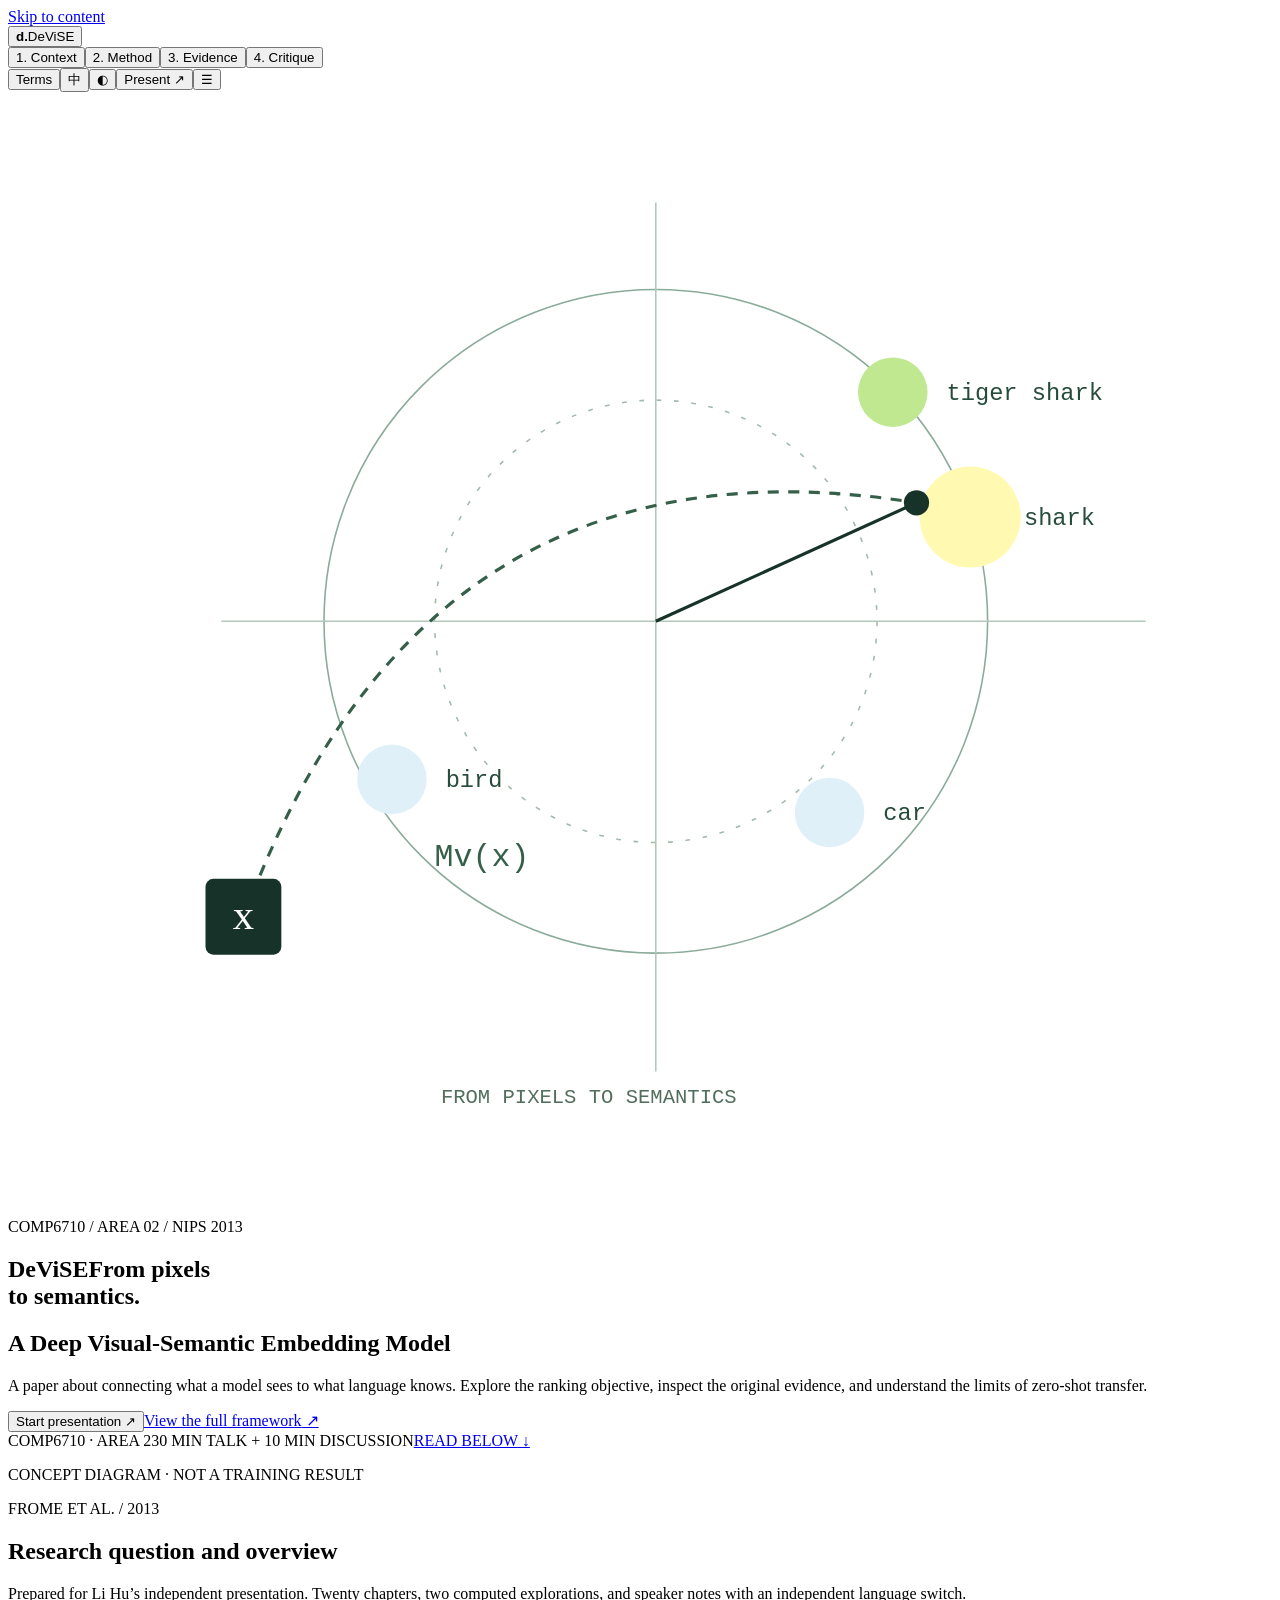
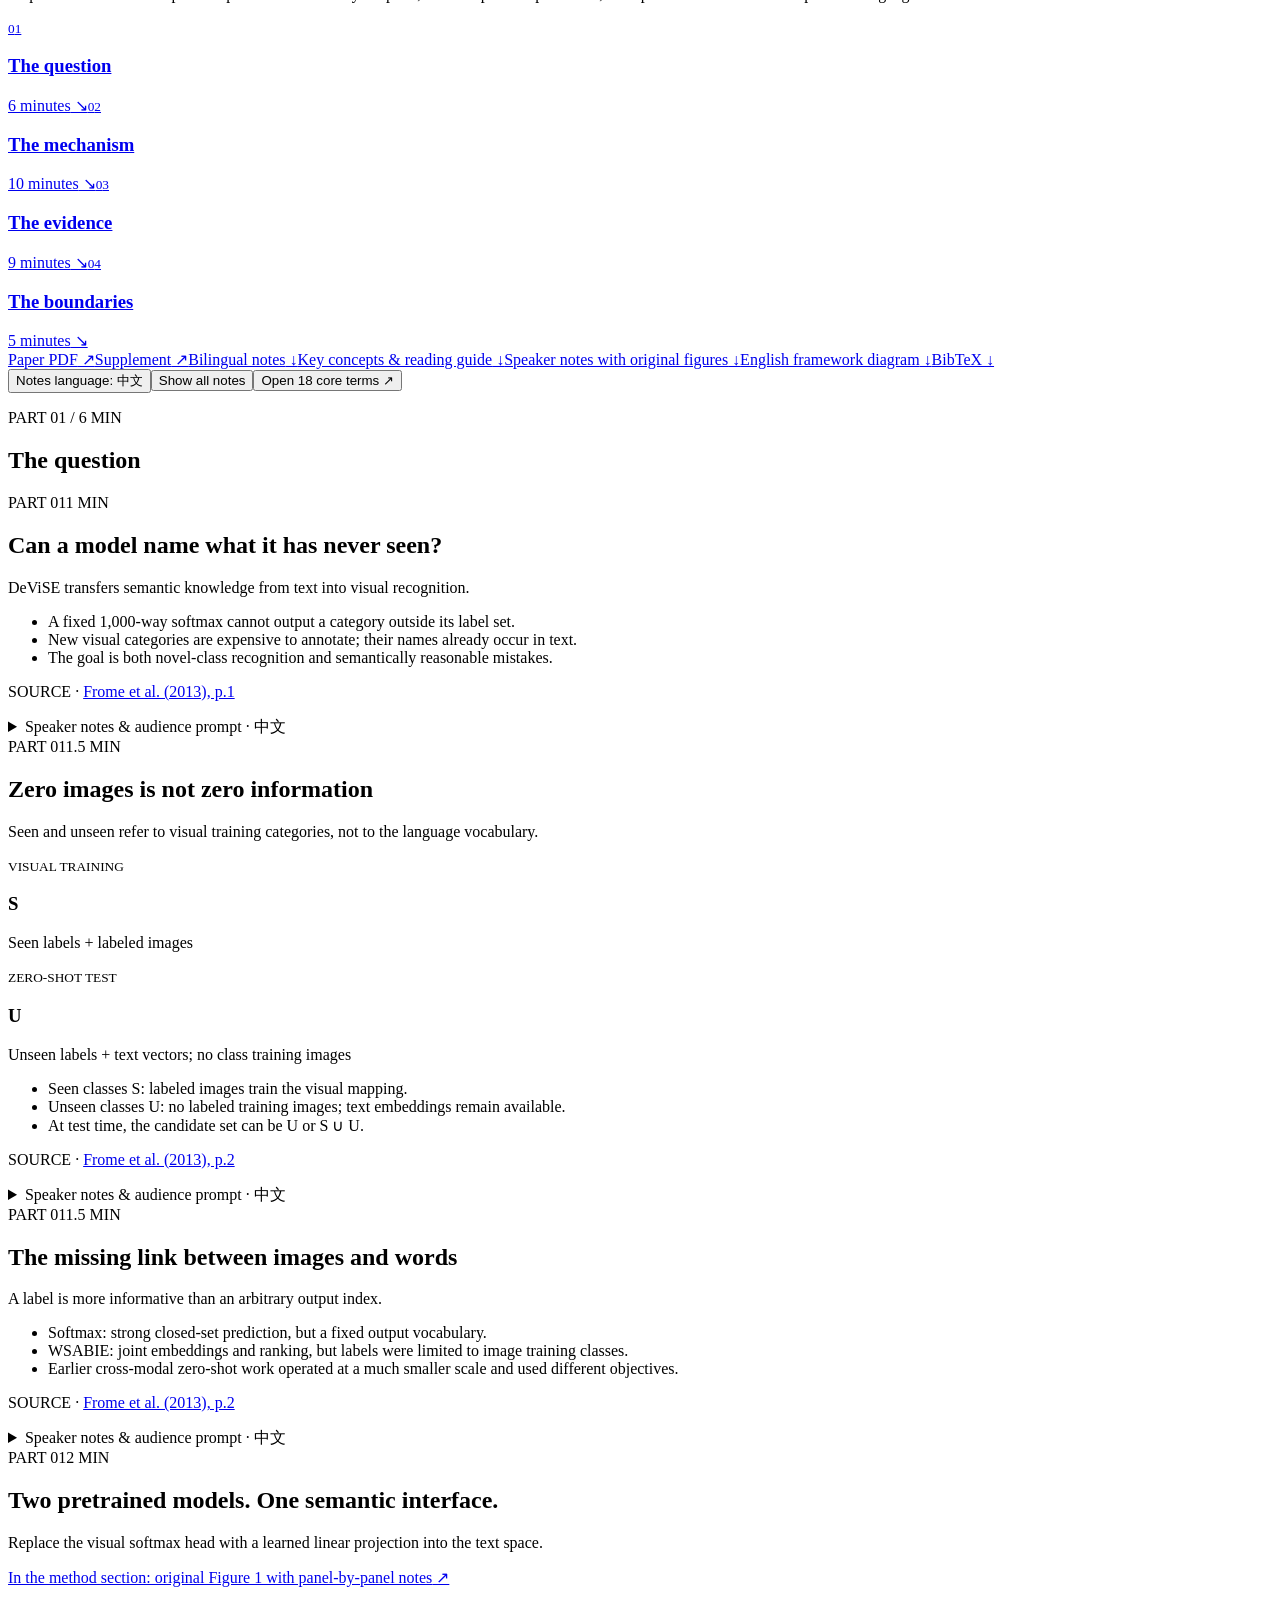
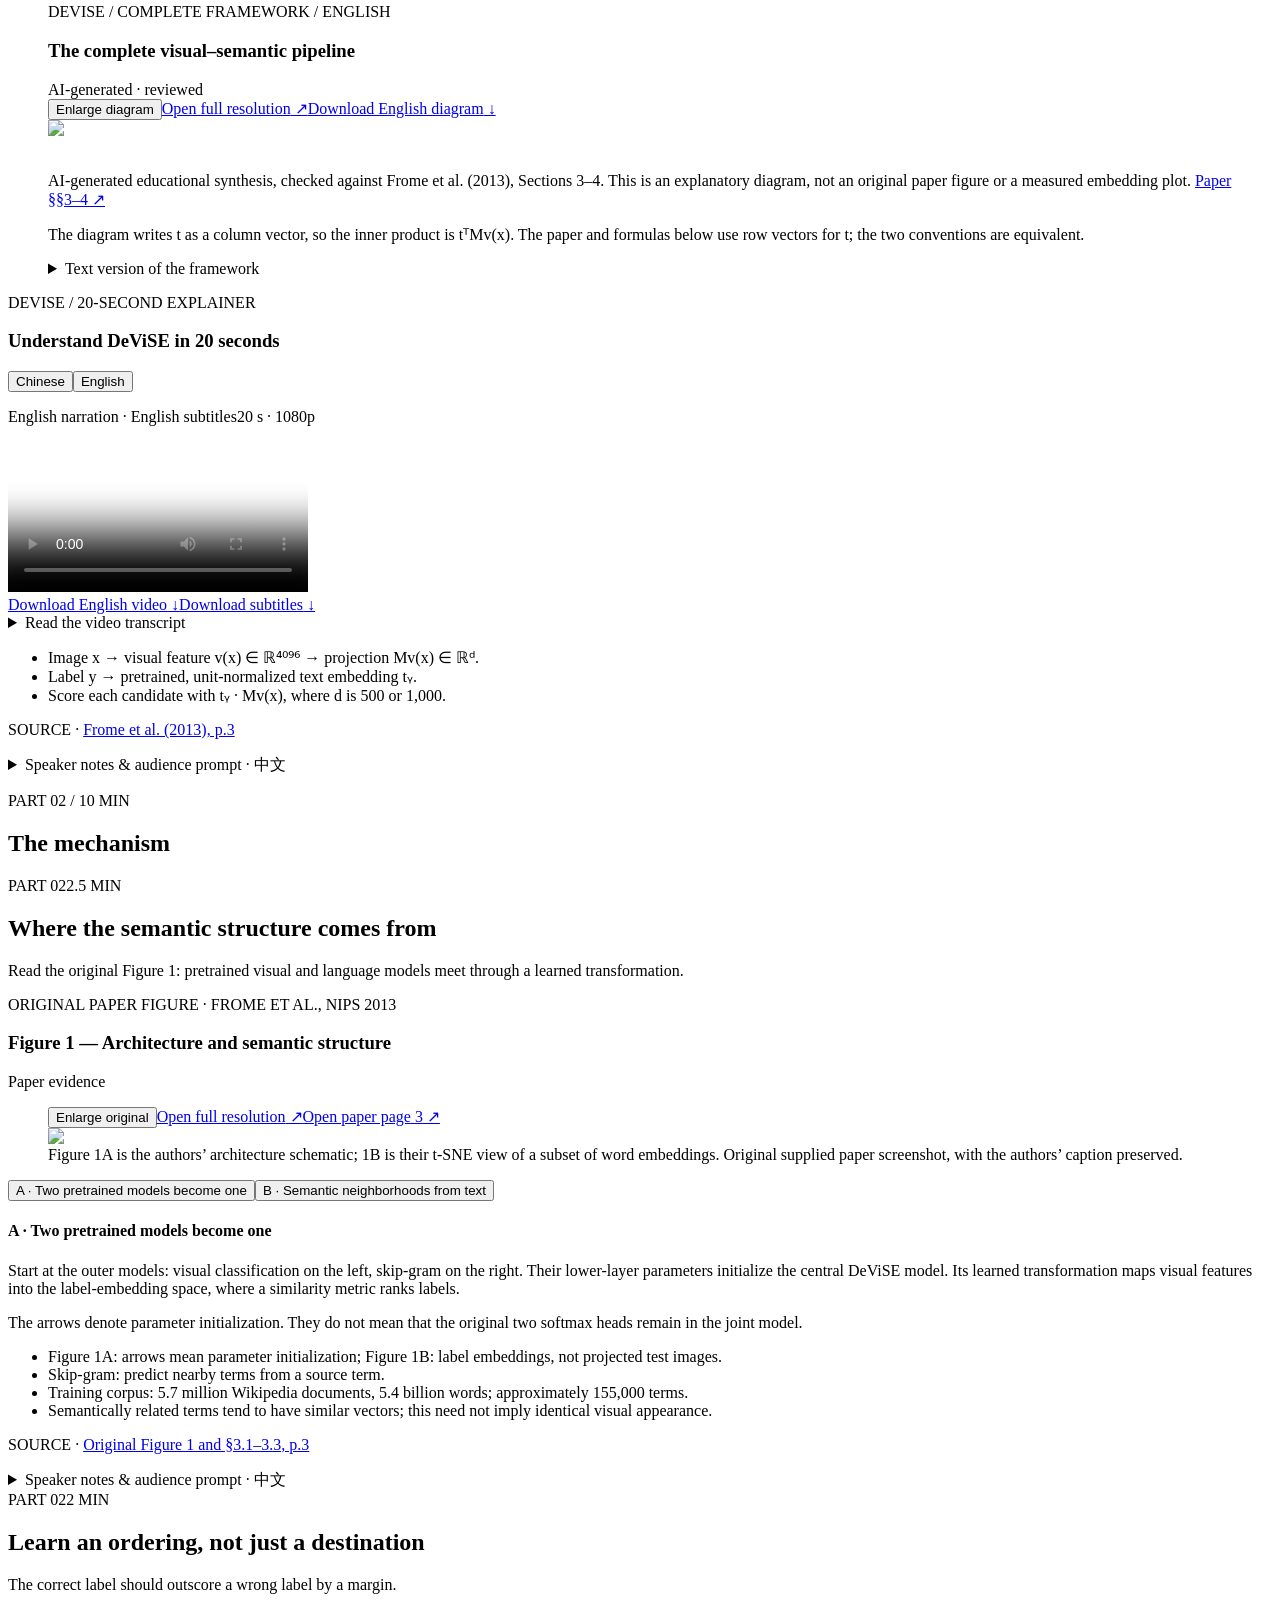
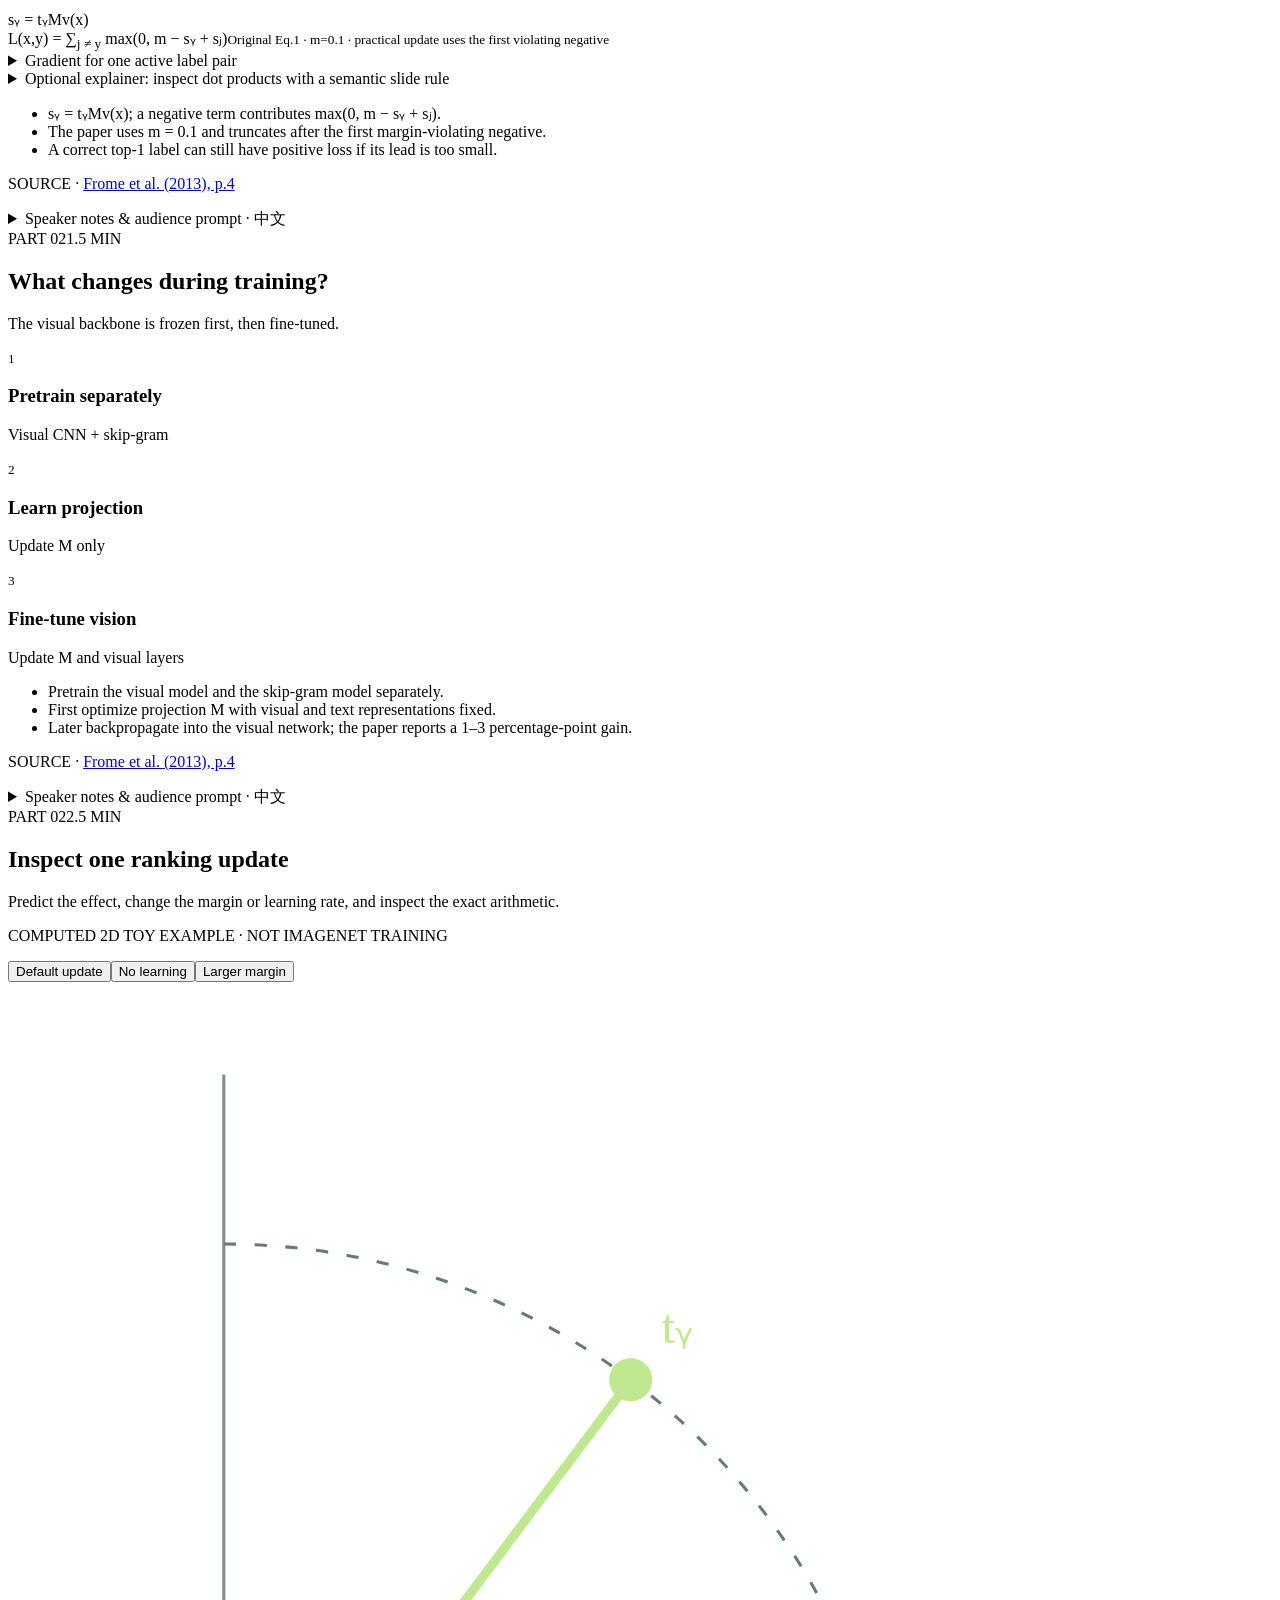
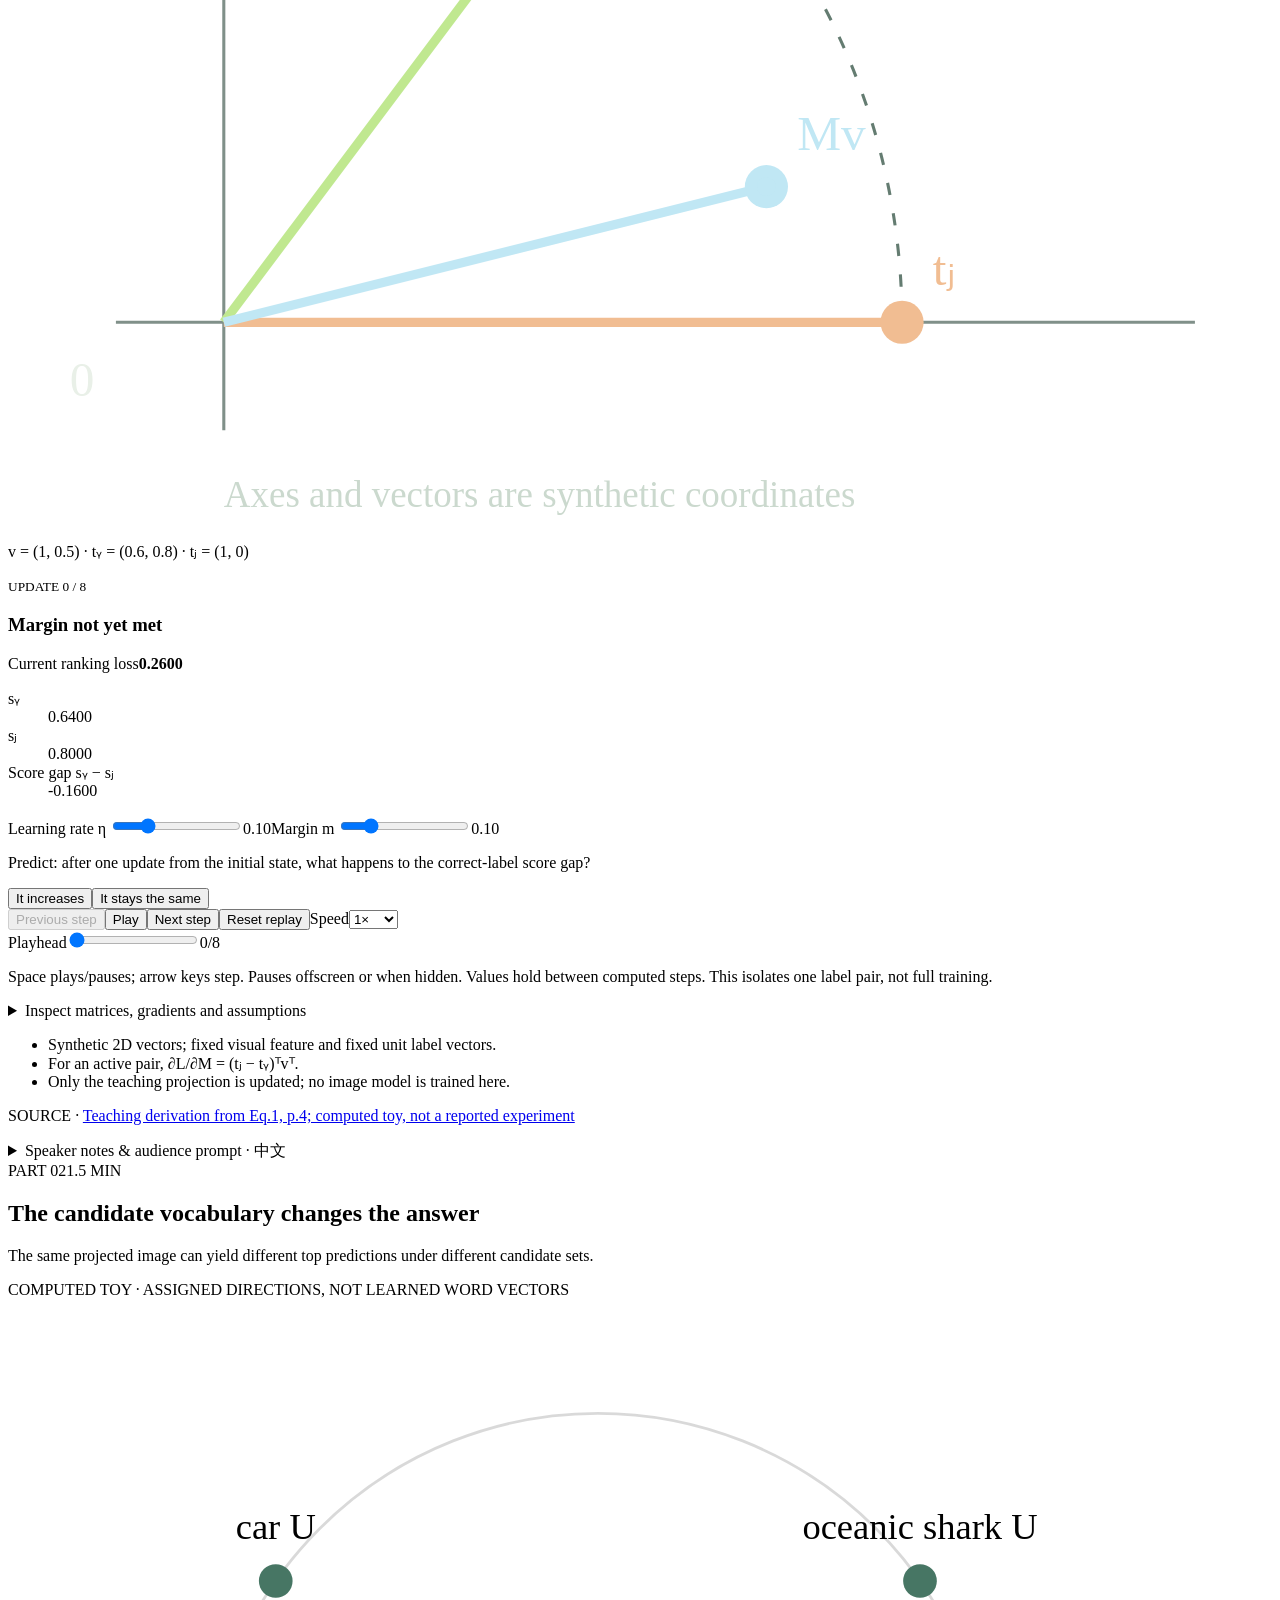
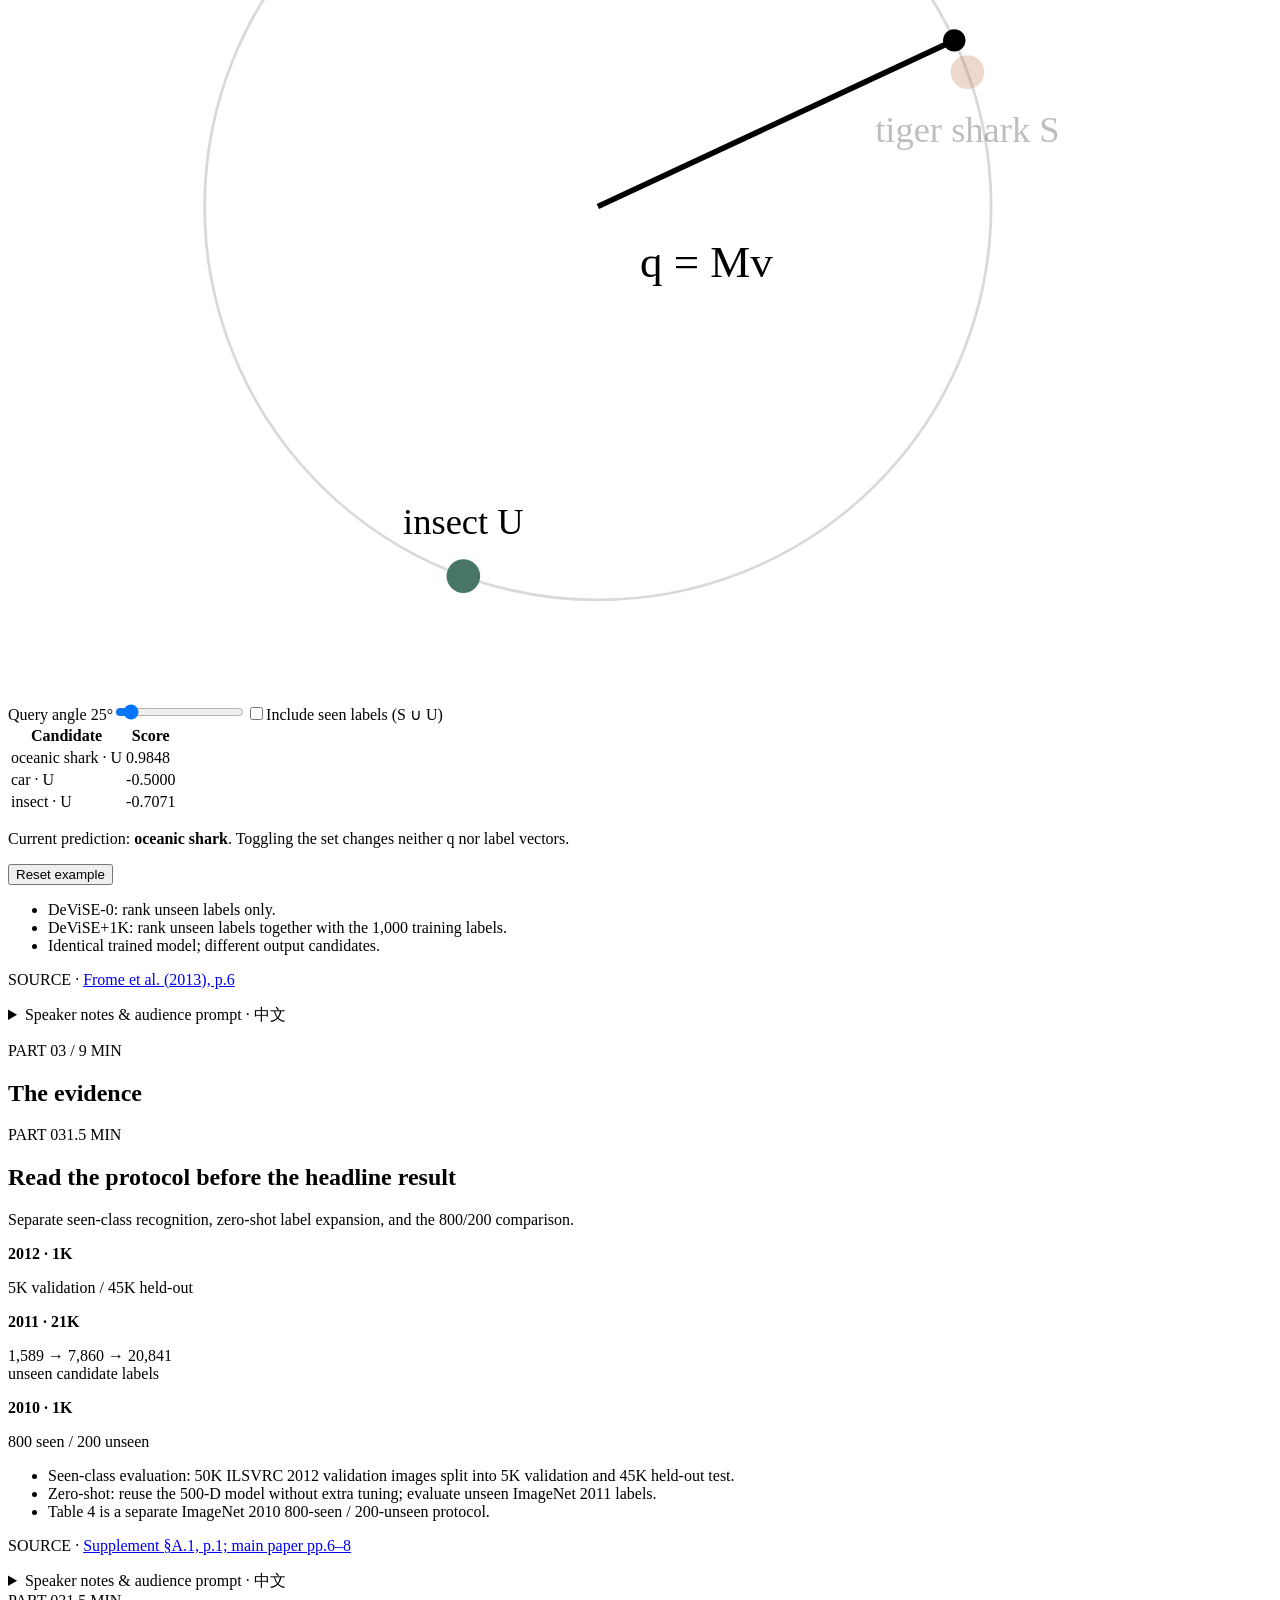
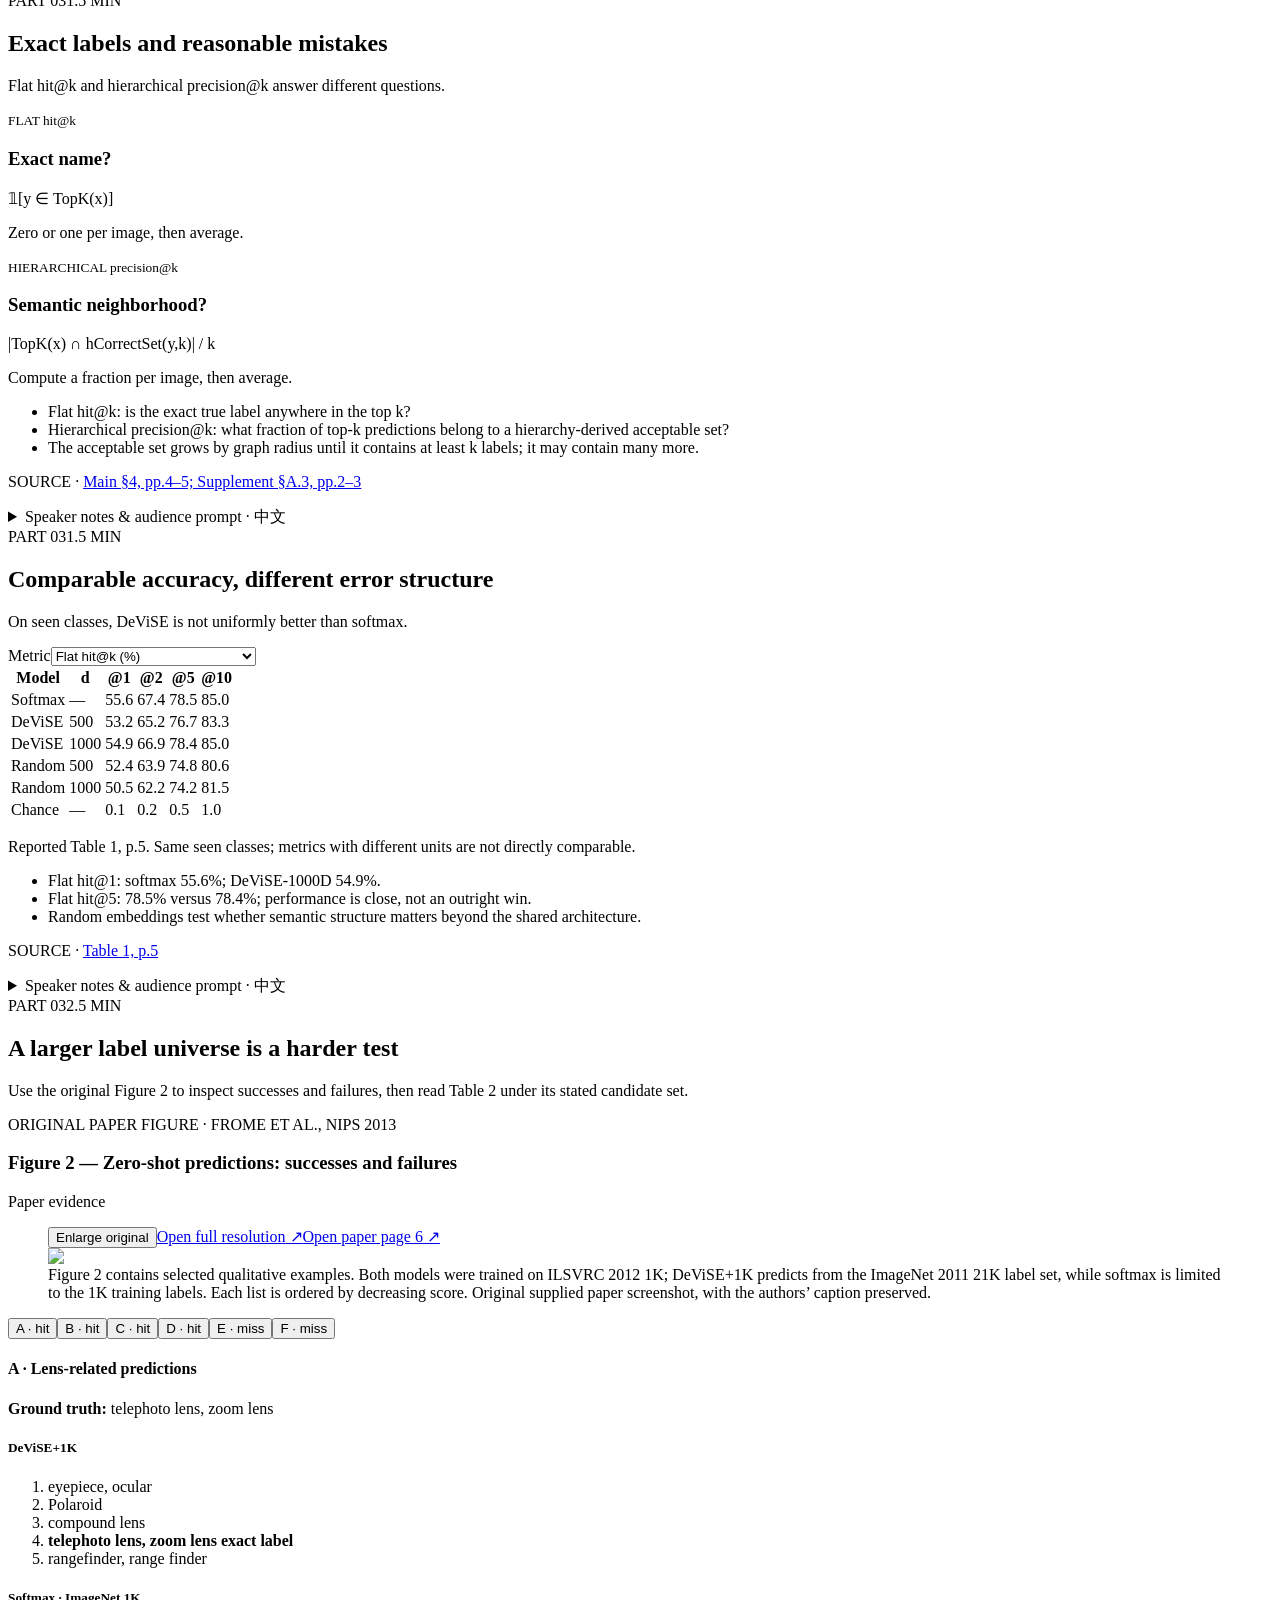
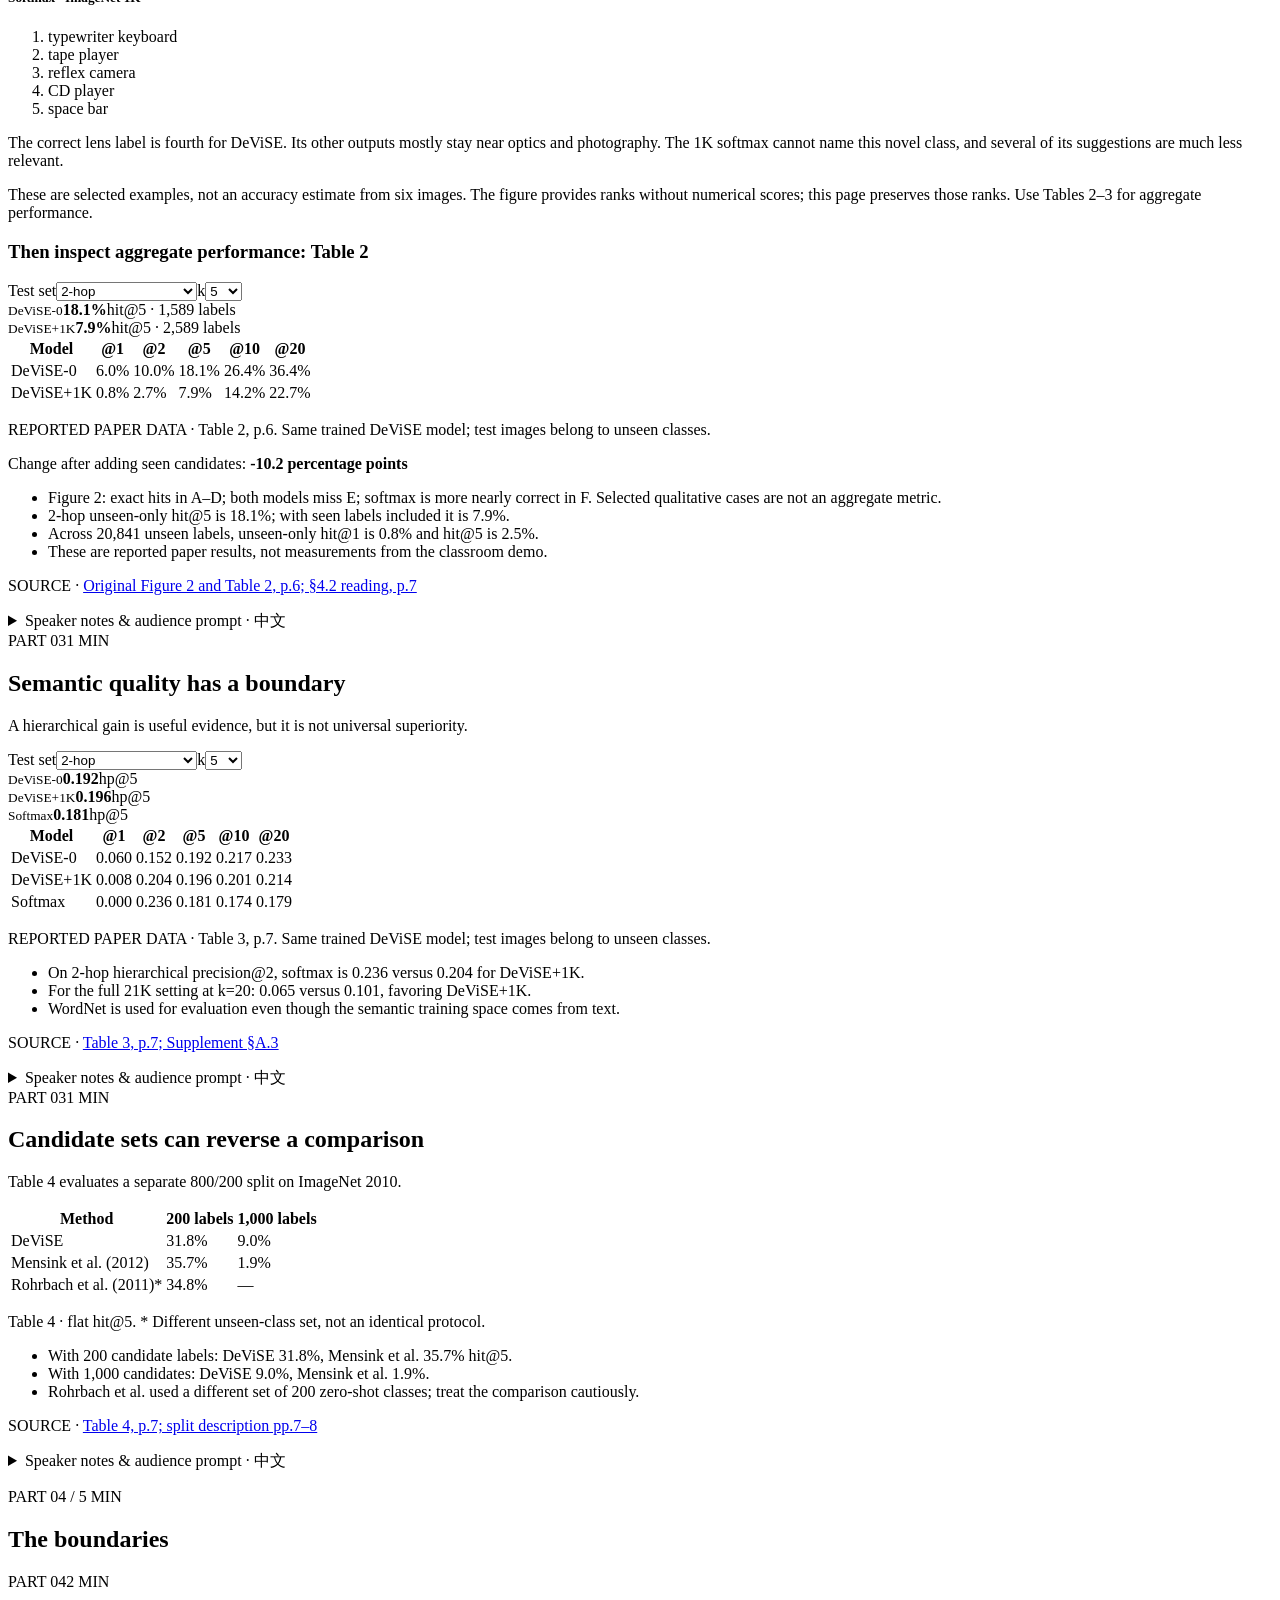
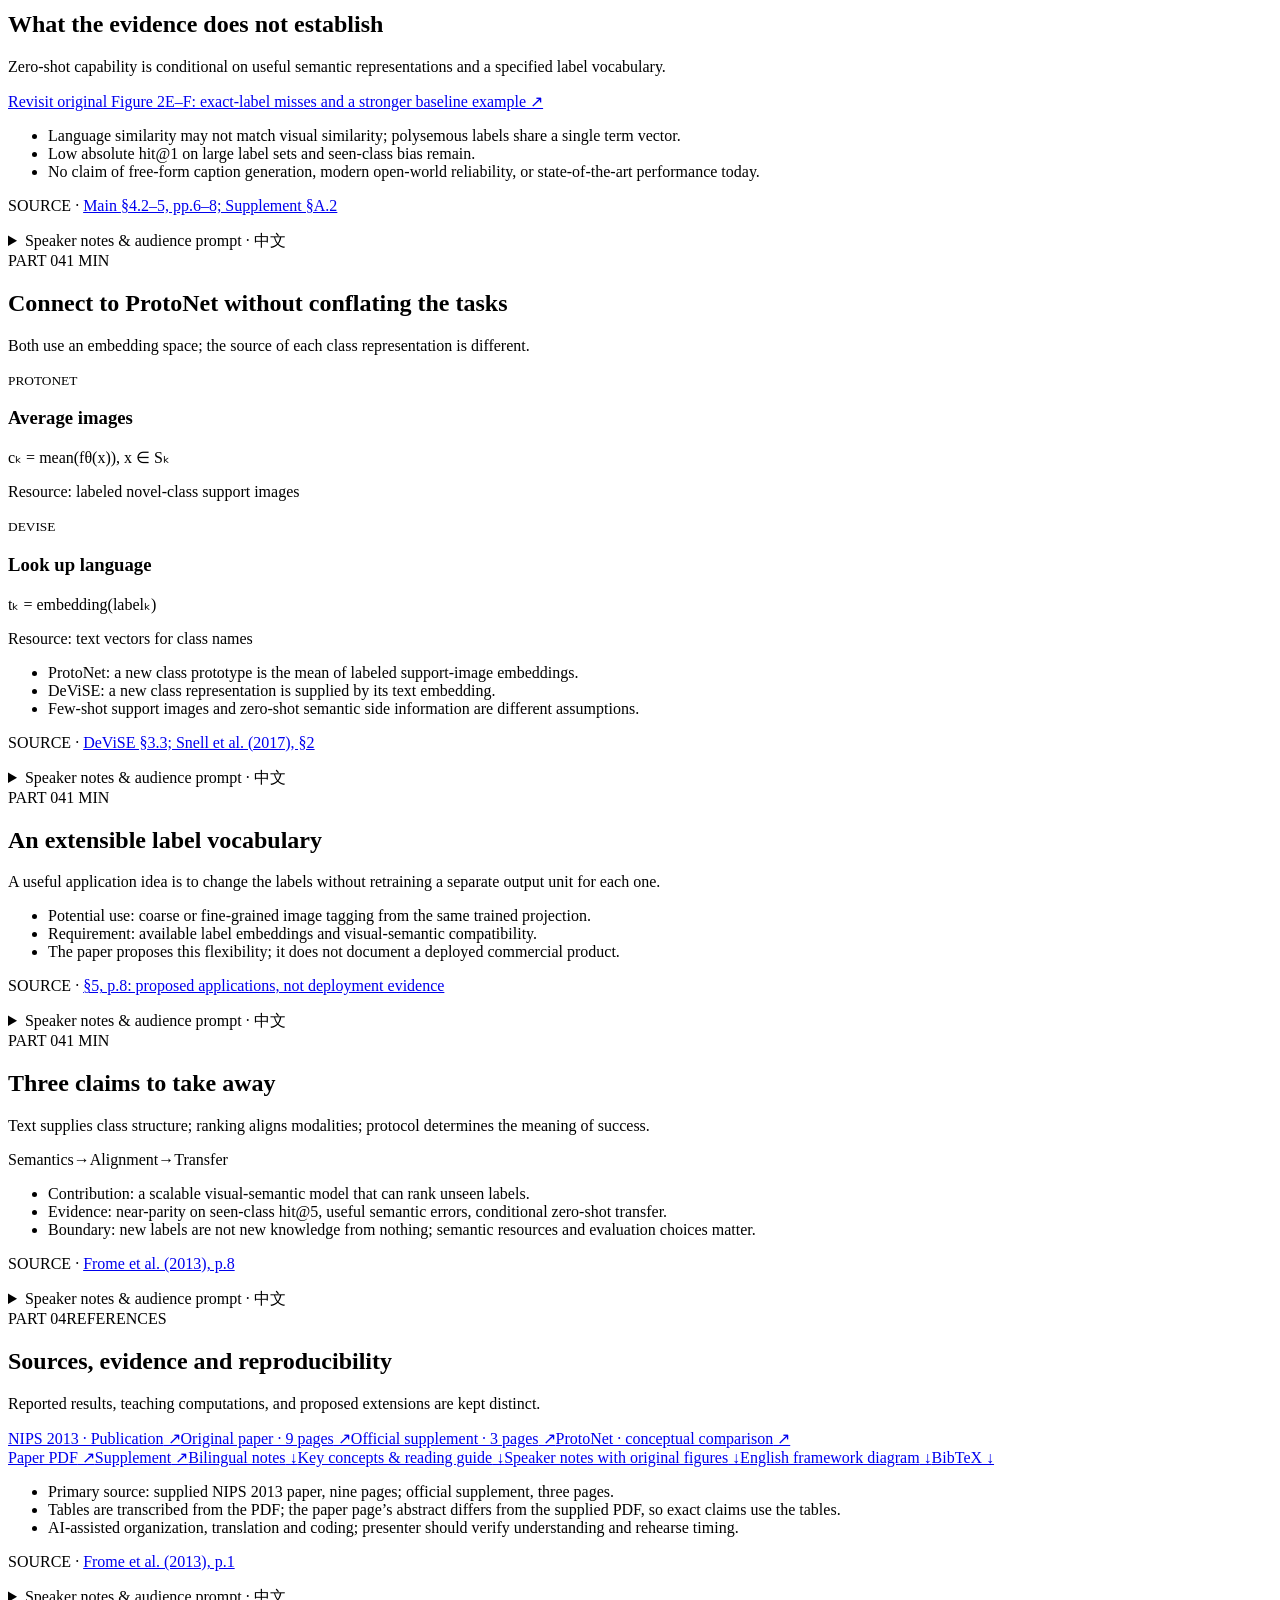
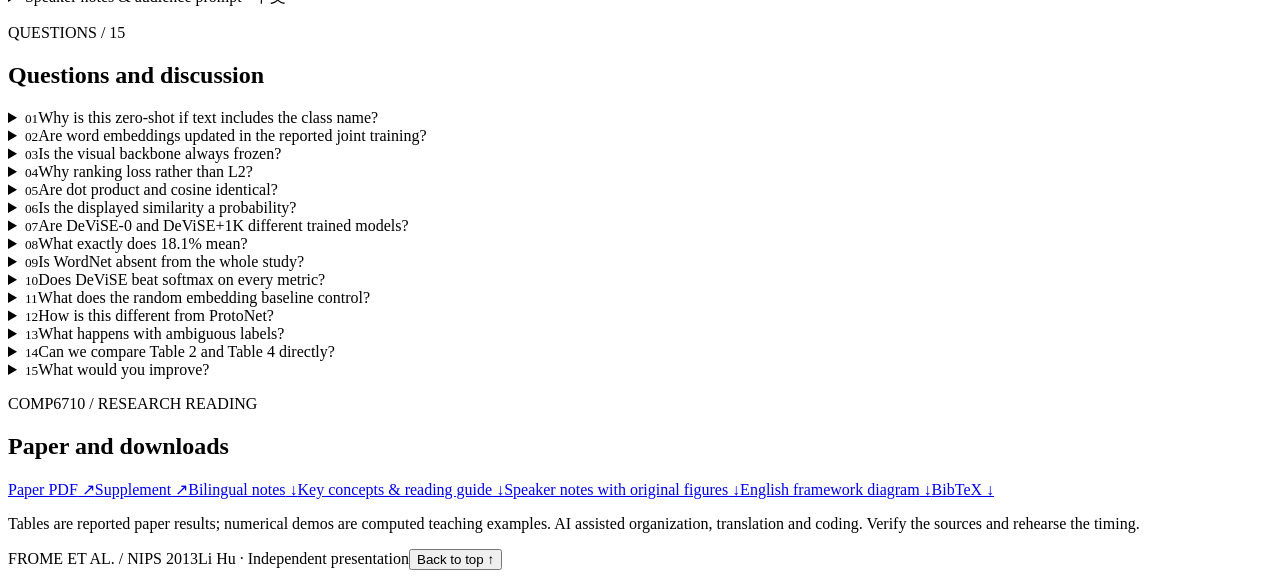
==== index.html @ 616072ac "Add original DeViSE figures, bilingual readings and semantic instrument" ====
<!DOCTYPE html><html lang="en"><head><meta charSet="utf-8"/><meta name="viewport" content="width=device-width, initial-scale=1"/><link rel="stylesheet" href="/devise-presentation/_next/static/css/89e511a7821b432e.css" data-precedence="next"/><link rel="preload" as="script" fetchPriority="low" href="/devise-presentation/_next/static/chunks/webpack-39199d9f638e292b.js"/><script src="/devise-presentation/_next/static/chunks/44338aef-d790153d0c5d8b81.js" async=""></script><script src="/devise-presentation/_next/static/chunks/506-1101757fb45f50ac.js" async=""></script><script src="/devise-presentation/_next/static/chunks/main-app-239586df09fe8f2a.js" async=""></script><script src="/devise-presentation/_next/static/chunks/680-dc846493cf5ba7b2.js" async=""></script><script src="/devise-presentation/_next/static/chunks/app/page-9ec4113100e7b2af.js" async=""></script><link rel="icon" href="/devise-presentation/favicon.svg"/><title>DeViSE | COMP6710 Zero-shot Learning</title><meta name="description" content="DeViSE · Frome et al., NIPS 2013 · Research presentation, original evidence and computed teaching explorations."/><script src="/devise-presentation/_next/static/chunks/polyfills-42372ed130431b0a.js" noModule=""></script></head><body><div hidden=""><!--$--><!--/$--></div><div class="site "><a class="skip" href="#main">Skip to content</a><header class=""><button class="brand"><b>d.</b><span>DeViSE</span></button><nav aria-label="Four-part presentation navigation"><button class="">1<!-- -->. <!-- -->Context</button><button class="">2<!-- -->. <!-- -->Method</button><button class="">3<!-- -->. <!-- -->Evidence</button><button class="">4<!-- -->. <!-- -->Critique</button></nav><div class="header-actions"><button class="terms-button">Terms</button><button class="circle" aria-label="Switch to Chinese">中</button><button class="circle" aria-label="Toggle theme">◐</button><button class="header-present">Present<!-- --> ↗</button><button class="menu-button" aria-label="Open menu" aria-expanded="false">☰</button></div></header><main id="main"><section class="hero"><svg class="hero-diagram" viewBox="0 0 800 700" aria-hidden="true"><circle cx="410" cy="335" r="210" fill="none" stroke="#8aab9a"></circle><circle cx="410" cy="335" r="140" fill="none" stroke="#a3baab" stroke-dasharray="3 8"></circle><path d="M135 335H720M410 70V620" stroke="#b4c7bb"></path><g><circle cx="560" cy="190" r="22" fill="#c0e890"></circle><text x="594" y="195" fill="#274c3c" font-size="15" font-family="monospace">tiger shark</text></g><g><circle cx="609" cy="269" r="32" fill="#fff9b1"></circle><text x="643" y="274" fill="#274c3c" font-size="15" font-family="monospace">shark</text></g><g><circle cx="520" cy="456" r="22" fill="#e0f0f8"></circle><text x="554" y="461" fill="#274c3c" font-size="15" font-family="monospace">car</text></g><g><circle cx="243" cy="435" r="22" fill="#e0f0f8"></circle><text x="277" y="440" fill="#274c3c" font-size="15" font-family="monospace">bird</text></g><path d="M150 520Q265 210 575 260" fill="none" stroke="#355f49" stroke-width="2" stroke-dasharray="7 6"></path><rect x="125" y="498" width="48" height="48" rx="5" fill="#173329"></rect><text x="149" y="530" fill="#fff" text-anchor="middle" font-family="serif" font-size="27">x</text><circle cx="575" cy="260" r="8" fill="#173329"></circle><path d="M410 335L575 260" stroke="#173329" stroke-width="2"></path><text x="270" y="490" fill="#355f49" font-family="monospace" font-size="20">Mv(x)</text><text x="274" y="640" fill="#526e5c" font-family="monospace" font-size="13">FROM PIXELS TO SEMANTICS</text></svg><div class="hero-content"><p class="eyebrow">COMP6710 / AREA 02 / NIPS 2013</p><h1>DeViSE<span>From pixels<br/>to semantics.</span></h1><h2>A Deep Visual-Semantic Embedding Model</h2><p class="hero-summary">A paper about connecting what a model sees to what language knows. Explore the ranking objective, inspect the original evidence, and understand the limits of zero-shot transfer.</p><div class="hero-buttons"><button class="solid">Start presentation<!-- --> ↗</button><a href="#framework-diagram">View the full framework<!-- --> ↗</a></div></div><div class="hero-bottom"><span>COMP6710 · AREA 2</span><span>30 MIN TALK + 10 MIN DISCUSSION</span><a href="#overview">READ BELOW<!-- --> ↓</a></div><p class="image-disclosure">CONCEPT DIAGRAM · NOT A TRAINING RESULT</p></section><section class="track overview" id="overview"><div class="section-heading"><div><p class="eyebrow">FROME ET AL. / 2013</p><h2>Research question and overview</h2></div><p>Prepared for Li Hu’s independent presentation. Twenty chapters, two computed explorations, and speaker notes with an independent language switch.</p></div><div class="part-grid"><a href="#part-1"><small>0<!-- -->1</small><h3>The question</h3><span>6<!-- --> <!-- -->minutes<!-- --> ↘</span></a><a href="#part-2"><small>0<!-- -->2</small><h3>The mechanism</h3><span>10<!-- --> <!-- -->minutes<!-- --> ↘</span></a><a href="#part-3"><small>0<!-- -->3</small><h3>The evidence</h3><span>9<!-- --> <!-- -->minutes<!-- --> ↘</span></a><a href="#part-4"><small>0<!-- -->4</small><h3>The boundaries</h3><span>5<!-- --> <!-- -->minutes<!-- --> ↘</span></a></div><div class="downloads"><a href="/devise-presentation/sources/devise-nips2013.pdf" target="_blank" rel="noreferrer">Paper PDF<!-- --> ↗</a><a href="/devise-presentation/sources/devise-supplement.pdf" target="_blank" rel="noreferrer">Supplement<!-- --> ↗</a><a href="/devise-presentation/sources/speaker-notes.md" download="">Bilingual notes<!-- --> ↓</a><a href="/devise-presentation/sources/critical-reading-guide.md" download="">Key concepts &amp; reading guide<!-- --> ↓</a><a href="/devise-presentation/sources/paper-figure-speaker-pack.zip" download="">Speaker notes with original figures<!-- --> ↓</a><a href="/devise-presentation/media/devise-framework-en.png" download="">English framework diagram<!-- --> ↓</a><a href="/devise-presentation/sources/references.bib" download="">BibTeX ↓</a></div><div class="reading-controls"><button>Notes language<!-- -->: <!-- -->中文</button><button aria-pressed="false">Show all notes</button><button>Open 18 core terms<!-- --> ↗</button></div></section><section id="part-1" class="part-section"><div class="track part-heading"><p class="eyebrow">PART 0<!-- -->1<!-- --> / <!-- -->6<!-- --> MIN</p><h2>The question</h2></div><div class=""><div class="track"><article class="chapter " id="question"><div class="chapter-meta"><span>PART 0<!-- -->1</span><span>1 MIN</span></div><h2>Can a model name what it has never seen?</h2><p class="lead">DeViSE transfers semantic knowledge from text into visual recognition.</p><ul class="points"><li>A fixed 1,000-way softmax cannot output a category outside its label set.</li><li>New visual categories are expensive to annotate; their names already occur in text.</li><li>The goal is both novel-class recognition and semantically reasonable mistakes.</li></ul><p class="source">SOURCE<!-- --> · <a href="/devise-presentation/sources/devise-nips2013.pdf#page=1" target="_blank" rel="noreferrer">Frome et al. (2013), p.1</a></p><details class="speaker-notes"><summary>Speaker notes &amp; audience prompt<!-- --> · <!-- -->中文</summary><p lang="zh-CN">先区分“新图片”和“新类别”。普通分类器能识别另一张狗的照片，因为训练类别中有狗；但它的输出层没有的新标签，无法直接输出。DeViSE 想知道，能否让文本知识为新类别提供表示。这是 Area 2 的迁移与零样本学习问题。模型并不是凭空获得知识：它看过相关类别的图片，也通过文本接触过新类别名称。整场展示都要保留这个区分。</p><blockquote lang="zh-CN">如果输出层没有“鲨鱼”，固定 softmax 能预测它吗？</blockquote></details></article></div></div><div class=""><div class="track"><article class="chapter " id="setting"><div class="chapter-meta"><span>PART 0<!-- -->1</span><span>1.5 MIN</span></div><h2>Zero images is not zero information</h2><p class="lead">Seen and unseen refer to visual training categories, not to the language vocabulary.</p><div class="two-cards"><div><small>VISUAL TRAINING</small><h3>S</h3><p>Seen labels + labeled images</p></div><div><small>ZERO-SHOT TEST</small><h3>U</h3><p>Unseen labels + text vectors; no class training images</p></div></div><ul class="points"><li>Seen classes S: labeled images train the visual mapping.</li><li>Unseen classes U: no labeled training images; text embeddings remain available.</li><li>At test time, the candidate set can be U or S ∪ U.</li></ul><p class="source">SOURCE<!-- --> · <a href="/devise-presentation/sources/devise-nips2013.pdf#page=2" target="_blank" rel="noreferrer">Frome et al. (2013), p.2</a></p><details class="speaker-notes"><summary>Speaker notes &amp; audience prompt<!-- --> · <!-- -->中文</summary><p lang="zh-CN">假设训练类别中有虎鲨、牛鲨，但测试类别的图片没有用于训练。语言模型仍可能有该类别的词向量，视觉网络则把图片投影到同一个语义坐标系。这与 ProtoNet 不同：ProtoNet 通常拿到每个新类的少量标注支持图像，求出均值原型；DeViSE 使用文本提供的类别表示。还要区分测试图片集合和候选标签集合：允许预测已见标签，不等于把已见类图片混入零样本测试集。</p><blockquote lang="zh-CN">未见类别仍然有哪些可用信息？</blockquote></details></article></div></div><div class=""><div class="track"><article class="chapter " id="gap"><div class="chapter-meta"><span>PART 0<!-- -->1</span><span>1.5 MIN</span></div><h2>The missing link between images and words</h2><p class="lead">A label is more informative than an arbitrary output index.</p><ul class="points"><li>Softmax: strong closed-set prediction, but a fixed output vocabulary.</li><li>WSABIE: joint embeddings and ranking, but labels were limited to image training classes.</li><li>Earlier cross-modal zero-shot work operated at a much smaller scale and used different objectives.</li></ul><p class="source">SOURCE<!-- --> · <a href="/devise-presentation/sources/devise-nips2013.pdf#page=2" target="_blank" rel="noreferrer">Frome et al. (2013), p.2</a></p><details class="speaker-notes"><summary>Speaker notes &amp; audience prompt<!-- --> · <!-- -->中文</summary><p lang="zh-CN">这篇论文并不是分别发明了词向量、卷积网络或零样本学习。其贡献是结合预训练视觉特征、从无标注文本学习的语义空间以及排序目标，并扩大到 ImageNet 规模。论文讨论的 Socher 系统涉及 8 个已见类和 2 个未见类；DeViSE 考察 1,000 个已见类以及约两万个未见标签。这是作者对研究缺口的定位，不能据此把提升完全归因于规模，因为网络、文本表示和损失函数也变了。</p><blockquote lang="zh-CN">语义标签解决了哪一个“只扩大 softmax”难以解决的问题？</blockquote></details></article></div></div><div class=""><div class="track"><article class="chapter " id="architecture"><div class="chapter-meta"><span>PART 0<!-- -->1</span><span>2 MIN</span></div><h2>Two pretrained models. One semantic interface.</h2><p class="lead">Replace the visual softmax head with a learned linear projection into the text space.</p><p class="original-reference"><a href="/devise-presentation/media/originals/devise-figure-1.png" target="_blank" rel="noreferrer">In the method section: original Figure 1 with panel-by-panel notes<!-- --> ↗</a></p><figure class="framework-figure" id="framework-diagram"><div class="framework-heading"><div><p class="eyebrow">DEVISE / COMPLETE FRAMEWORK / ENGLISH</p><h3>The complete visual–semantic pipeline</h3></div><span class="framework-badge">AI-generated · reviewed</span></div><div class="framework-actions"><button type="button" aria-pressed="false" aria-controls="framework-image-region">Enlarge diagram</button><a href="/devise-presentation/media/devise-framework-en.png" target="_blank" rel="noreferrer">Open full resolution<!-- --> ↗</a><a href="/devise-presentation/media/devise-framework-en.png" download="">Download English diagram<!-- --> ↓</a></div><div id="framework-image-region" class="framework-image-region " role="region" aria-label="English DeViSE framework diagram; scroll horizontally when enlarged"><img alt="English DeViSE framework: separate skip-gram and visual CNN pretraining, visual projection into fixed label embeddings with hinge ranking loss, and candidate-label ranking for zero-shot inference." loading="lazy" width="1672" height="941" decoding="async" data-nimg="1" class="framework-image" style="color:transparent" src="/devise-presentation/media/devise-framework-en.webp"/></div><figcaption><p>AI-generated educational synthesis, checked against Frome et al. (2013), Sections 3–4. This is an explanatory diagram, not an original paper figure or a measured embedding plot.<!-- --> <a href="/devise-presentation/sources/devise-nips2013.pdf#page=3" target="_blank" rel="noreferrer">Paper §§3–4<!-- --> ↗</a></p><p>The diagram writes t as a column vector, so the inner product is tᵀMv(x). The paper and formulas below use row vectors for t; the two conventions are equivalent.</p></figcaption><details class="framework-transcript"><summary>Text version of the framework</summary><ol><li>Pretrain separately: learn unit-norm label embeddings with skip-gram on unlabeled text; train a visual CNN on labeled ImageNet images, then remove its softmax output.</li><li>Align: project 4,096-dimensional visual features through M into the 500- or 1,000-dimensional semantic space. The hinge-ranking objective pushes the correct-label score above a competing-label score by a margin of 0.1.</li><li>Train: first update M only, then fine-tune the visual CNN as well. Text embeddings remain fixed. In practice, the paper samples false labels until the first margin violation and uses Adagrad learning rates.</li><li>Infer: embed a new image and rank candidate labels by dot product. Unseen classes need text embeddings, but no labeled visual training examples. The candidate set may be unseen-only or include seen classes too.</li><li>Evaluate: use flat hit@k and hierarchical precision@k; always specify the candidate set when interpreting zero-shot results.</li></ol><p>Labels inside the diagram remain English; this text follows the page language.</p></details></figure><section class="framework-video" id="framework-video" lang="en" aria-labelledby="framework-video-heading"><div class="framework-video-heading"><div><p class="eyebrow">DEVISE / 20-SECOND EXPLAINER</p><h3 id="framework-video-heading">Understand DeViSE in 20 seconds</h3></div><div class="framework-video-languages" role="group" aria-label="Video language"><button type="button" lang="en" aria-pressed="false" aria-controls="framework-video-player">Chinese</button><button type="button" lang="en" aria-pressed="true" aria-controls="framework-video-player">English</button></div></div><p class="framework-video-description">English narration · English subtitles<span>20 s · 1080p</span></p><video id="framework-video-player" controls="" playsInline="" preload="metadata" poster="/devise-presentation/media/devise-20s-en.jpg" aria-label="DeViSE — English" aria-describedby="framework-video-transcript" lang="en"><source src="/devise-presentation/media/devise-20s-en.mp4" type="video/mp4"/><track kind="captions" src="/devise-presentation/media/devise-20s-en.vtt" srcLang="en" label="English"/><a href="/devise-presentation/media/devise-20s-en.mp4">Download the video to watch</a></video><div class="framework-video-links"><a href="/devise-presentation/media/devise-20s-en.mp4" download="">Download English video<!-- --> ↓</a><a href="/devise-presentation/media/devise-20s-en.srt" download="">Download subtitles<!-- --> ↓</a></div><details class="framework-video-transcript"><summary>Read the video transcript</summary><p id="framework-video-transcript" lang="en">Can a model recognize classes it&#x27;s never trained on? DeViSE learns word embeddings and visual features. Then it maps images into a shared space, so the correct labels score higher. It can even predict unseen classes, if their word embeddings are available.</p></details></section><ul class="points"><li>Image x → visual feature v(x) ∈ ℝ⁴⁰⁹⁶ → projection Mv(x) ∈ ℝᵈ.</li><li>Label y → pretrained, unit-normalized text embedding tᵧ.</li><li>Score each candidate with tᵧ · Mv(x), where d is 500 or 1,000.</li></ul><p class="source">SOURCE<!-- --> · <a href="/devise-presentation/sources/devise-nips2013.pdf#page=3" target="_blank" rel="noreferrer">Frome et al. (2013), p.3</a></p><details class="speaker-notes"><summary>Speaker notes &amp; audience prompt<!-- --> · <!-- -->中文</summary><p lang="zh-CN">先用原文 Figure 1 解释信息流，再讲损失。左边是视觉识别预训练网络，右边从文本学习词向量，中间去掉视觉 softmax，学习从视觉特征到语言空间的变换。这个投影是跨模态的桥梁，并不执行 ProtoNet 的支持样本均值运算。词向量给出语义空间中的目标位置，训练图片教会投影如何靠近合适的目标。t-SNE 图只展示语义邻域，不是分类器真正使用的低维坐标。</p><blockquote lang="zh-CN">哪个组件连接视觉表示和语言表示？</blockquote></details></article></div></div></section><section id="part-2" class="part-section"><div class="track part-heading"><p class="eyebrow">PART 0<!-- -->2<!-- --> / <!-- -->10<!-- --> MIN</p><h2>The mechanism</h2></div><div class=""><div class="track"><article class="chapter " id="representation"><div class="chapter-meta"><span>PART 0<!-- -->2</span><span>2.5 MIN</span></div><h2>Where the semantic structure comes from</h2><p class="lead">Read the original Figure 1: pretrained visual and language models meet through a learned transformation.</p><section class="original-evidence" id="paper-figure-1" aria-labelledby="paper-figure-1-title"><div class="original-heading"><div><p class="eyebrow">ORIGINAL PAPER FIGURE · FROME ET AL., NIPS 2013</p><h3 id="paper-figure-1-title">Figure <!-- -->1<!-- --> — <!-- -->Architecture and semantic structure</h3></div><span class="original-badge">Paper evidence</span></div><figure class="original-figure"><div class="original-actions"><button type="button" aria-pressed="false" aria-controls="paper-figure-1-image">Enlarge original</button><a href="/devise-presentation/media/originals/devise-figure-1.png" target="_blank" rel="noreferrer">Open full resolution<!-- --> ↗</a><a href="/devise-presentation/sources/devise-nips2013.pdf#page=3" target="_blank" rel="noreferrer">Open paper page<!-- --> <!-- -->3<!-- --> ↗</a></div><div id="paper-figure-1-image" class="original-image-region " role="region" aria-label="Original paper image; scroll horizontally when enlarged"><img alt="Original Figure 1: A shows visual/DeViSE/skip-gram architectures and parameter initialization; B shows t-SNE of label embeddings." loading="lazy" width="2692" height="1092" decoding="async" data-nimg="1" style="color:transparent" src="/devise-presentation/media/originals/devise-figure-1.png"/></div><figcaption>Figure 1A is the authors’ architecture schematic; 1B is their t-SNE view of a subset of word embeddings.<!-- --> <!-- -->Original supplied paper screenshot, with the authors’ caption preserved.</figcaption></figure><div class="original-selector" role="group" aria-label="Choose a figure reading"><button aria-pressed="true">A · Two pretrained models become one</button><button aria-pressed="false">B · Semantic neighborhoods from text</button></div><div class="original-reading"><h4>A · Two pretrained models become one</h4><p>Start at the outer models: visual classification on the left, skip-gram on the right. Their lower-layer parameters initialize the central DeViSE model. Its learned transformation maps visual features into the label-embedding space, where a similarity metric ranks labels.</p><p class="original-caution">The arrows denote parameter initialization. They do not mean that the original two softmax heads remain in the joint model.</p></div></section><ul class="points"><li>Figure 1A: arrows mean parameter initialization; Figure 1B: label embeddings, not projected test images.</li><li>Skip-gram: predict nearby terms from a source term.</li><li>Training corpus: 5.7 million Wikipedia documents, 5.4 billion words; approximately 155,000 terms.</li><li>Semantically related terms tend to have similar vectors; this need not imply identical visual appearance.</li></ul><p class="source">SOURCE<!-- --> · <a href="/devise-presentation/sources/devise-nips2013.pdf#page=3" target="_blank" rel="noreferrer">Original Figure 1 and §3.1–3.3, p.3</a></p><details class="speaker-notes"><summary>Speaker notes &amp; audience prompt<!-- --> · <!-- -->中文</summary><p lang="zh-CN">我们先看作者的原始 Figure 1，而不是从我们自己的总结图开始。A 面板先看左右两端：左侧视觉网络已用 softmax 进行图像分类预训练；右侧 Skip-gram 通过预测邻近词学习词向量。指向中间的箭头写的是参数初始化，表示 DeViSE 从两侧继承预训练表示。联合模型移除视觉 softmax，学习通向语言空间的变换，再通过相似度比较图像投影与标签向量。视觉特征为 4,096 维，论文的标签嵌入为 500 或 1,000 维。

再看 B 面板。这是作者对文本学习到的部分 ImageNet 1K 标签嵌入作出的 t-SNE 图，颜色区分狗、鸟、乐器等语义组。关键观察是：语言在跨模态对齐之前已提供结构。这不是测试图像预测图，二维图中的距离也不是分类分数；实际排序发生在更高维的嵌入空间。

联合训练时，词向量单位归一化并保持固定。先学习投影，再微调视觉骨干。要区分各自角色：语言提供标签表示，有标注训练图像教会映射。这就为下一页的排序损失作了铺垫。</p><blockquote lang="zh-CN">哪个面板展示模型架构，哪个展示语义邻域？二维距离是预测分数吗？</blockquote></details></article></div></div><div class=""><div class="track"><article class="chapter " id="ranking"><div class="chapter-meta"><span>PART 0<!-- -->2</span><span>2 MIN</span></div><h2>Learn an ordering, not just a destination</h2><p class="lead">The correct label should outscore a wrong label by a margin.</p><div class="formula large">sᵧ = tᵧMv(x)<br/>L(x,y) = ∑<sub>j ≠ y</sub> max(0, m − sᵧ + sⱼ)<small>Original Eq.1 · m=0.1 · practical update uses the first violating negative</small></div><details><summary>Gradient for one active label pair</summary><p>When active:<!-- --> L = m + (tⱼ − tᵧ)Mv<br/>∂L/∂M = (tⱼ − tᵧ)ᵀvᵀ<br/>M′ = M − η(tⱼ − tᵧ)ᵀvᵀ</p><p>Dimensions: t is 1×d, v is D×1, M is d×D. An inactive term has zero gradient.</p></details><details class="semantic-supplement"><summary>Optional explainer: inspect dot products with a semantic slide rule</summary><p>Supplementary teaching instrument · scores computed from assigned 2D vectors. Original paper figures and experimental examples appear in the method and evidence sections.</p><iframe loading="lazy" src="/devise-presentation/media/semantic-instrument.html?lang=en&amp;theme=light" title="Semantic slide-rule comparator: computed dot-product teaching example" style="height:910px"></iframe><a href="/devise-presentation/media/semantic-instrument.html?lang=en&amp;theme=light" target="_blank" rel="noreferrer">Open the interactive instrument<!-- --> ↗</a></details><ul class="points"><li>sᵧ = tᵧMv(x); a negative term contributes max(0, m − sᵧ + sⱼ).</li><li>The paper uses m = 0.1 and truncates after the first margin-violating negative.</li><li>A correct top-1 label can still have positive loss if its lead is too small.</li></ul><p class="source">SOURCE<!-- --> · <a href="/devise-presentation/sources/devise-nips2013.pdf#page=4" target="_blank" rel="noreferrer">Frome et al. (2013), p.4</a></p><details class="speaker-notes"><summary>Speaker notes &amp; audience prompt<!-- --> · <!-- -->中文</summary><p lang="zh-CN">逐项解释：要求的间隔，减去正确标签分数，加上竞争标签分数。若正确标签已经领先至少一个间隔，这项损失为零；否则产生学习信号。公式写成求和，但实际算法随机检查负标签，在第一个违反间隔的标签处截断，因此不能说每次都遍历所有类别更新。作者称 L2 目标的准确率约为排序模型的一半，但正文没有完整对照表，应将它标为作者报告的观察，而不是普遍定理。

可选补充：语义滑尺装置用三个指定的单位标签向量说明点积。改变查询方向，观察分数游标和读数。这里的分数是可复算教学值；原始 Figure 2 并未列出数值分数。</p><blockquote lang="zh-CN">m=0.1、sᵧ=0.60、sⱼ=0.55 时，损失是多少？</blockquote></details></article></div></div><div class=""><div class="track"><article class="chapter " id="training"><div class="chapter-meta"><span>PART 0<!-- -->2</span><span>1.5 MIN</span></div><h2>What changes during training?</h2><p class="lead">The visual backbone is frozen first, then fine-tuned.</p><div class="training-steps"><div><small>1</small><h3>Pretrain separately</h3><p>Visual CNN + skip-gram</p></div><div><small>2</small><h3>Learn projection</h3><p>Update M only</p></div><div><small>3</small><h3>Fine-tune vision</h3><p>Update M and visual layers</p></div></div><ul class="points"><li>Pretrain the visual model and the skip-gram model separately.</li><li>First optimize projection M with visual and text representations fixed.</li><li>Later backpropagate into the visual network; the paper reports a 1–3 percentage-point gain.</li></ul><p class="source">SOURCE<!-- --> · <a href="/devise-presentation/sources/devise-nips2013.pdf#page=4" target="_blank" rel="noreferrer">Frome et al. (2013), p.4</a></p><details class="speaker-notes"><summary>Speaker notes &amp; audience prompt<!-- --> · <!-- -->中文</summary><p lang="zh-CN">先区分初始化和联合训练。两个预训练模型提供良好起点，不意味着整个系统永久冻结。首先只训练 M，后来微调视觉层；语言表示仍作为固定的参照空间。原论文使用异步随机梯度下降和 Adagrad。课堂例子则刻意固定二维视觉特征，用普通梯度下降更新 M，以便核对排序损失的更新。它不复现原文的分布式优化或 ImageNet 训练。</p><blockquote lang="zh-CN">“DeViSE 只训练一个线性层”是完整描述吗？</blockquote></details></article></div></div><div class="dark-band"><div class="track"><article class="chapter lab-chapter" id="lab"><div class="chapter-meta"><span>PART 0<!-- -->2</span><span>2.5 MIN</span></div><h2>Inspect one ranking update</h2><p class="lead">Predict the effect, change the margin or learning rate, and inspect the exact arithmetic.</p><div class="algorithm-lab" tabindex="0" aria-label="Ranking loss experiment"><p class="evidence">COMPUTED 2D TOY EXAMPLE · NOT IMAGENET TRAINING</p><div class="preset-row"><button>Default update</button><button>No learning</button><button>Larger margin</button></div><div class="lab-grid"><div><svg viewBox="0 0 410 370" class="vector-plot" role="img" aria-label="Unit label vectors and current image projection"><path d="M35 305H385M70 340V30" stroke="#809089"></path><path d="M70 85A220 220 0 0 1 290 305" stroke="#647c71" fill="none" stroke-dasharray="4 6"></path><g><line x1="70" y1="305" x2="202" y2="129" stroke="#c0e890" stroke-width="3"></line><circle cx="202" cy="129" r="7" fill="#c0e890"></circle><text x="212" y="117" fill="#c0e890">tᵧ</text></g><g><line x1="70" y1="305" x2="290" y2="305" stroke="#f1bd92" stroke-width="3"></line><circle cx="290" cy="305" r="7" fill="#f1bd92"></circle><text x="300" y="293" fill="#f1bd92">tⱼ</text></g><g><line x1="70" y1="305" x2="245.99999999999997" y2="261" stroke="#c0e7f4" stroke-width="3"></line><circle cx="245.99999999999997" cy="261" r="7" fill="#c0e7f4"></circle><text x="255.99999999999997" y="249" fill="#c0e7f4">Mv</text></g><circle cx="245.99999999999997" cy="261" r="3" fill="#c0e7f4" opacity=".55"></circle><text x="20" y="329" fill="#e9f0e8">0</text><text x="70" y="365" fill="#cbd9ce" font-size="12">Axes and vectors are synthetic coordinates</text></svg><p class="caption">v = (1, 0.5) · tᵧ = (0.6, 0.8) · tⱼ = (1, 0)</p></div><div class="lab-readout"><small>UPDATE<!-- --> <!-- -->0<!-- --> / 8</small><h3>Margin not yet met</h3><div class="loss"><span>Current ranking loss</span><strong data-testid="loss">0.2600</strong></div><dl class="numeric-list"><div><dt>sᵧ</dt><dd>0.6400</dd></div><div><dt>sⱼ</dt><dd>0.8000</dd></div><div><dt>Score gap<!-- --> sᵧ − sⱼ</dt><dd>-0.1600</dd></div></dl><label>Learning rate η<!-- --> <input aria-label="Learning rate" type="range" min="0" max=".4" step=".05" value="0.1"/><output>0.10</output></label><label>Margin m<!-- --> <input aria-label="Margin" type="range" min="0" max=".5" step=".05" value="0.1"/><output>0.10</output></label></div></div><div class="prediction"><p>Predict: after one update from the initial state, what happens to the correct-label score gap?</p><button aria-pressed="false">It increases</button><button aria-pressed="false">It stays the same</button></div><div class="playback"><button disabled="">Previous step</button><button>Play</button><button>Next step</button><button>Reset replay</button><label>Speed<select><option value=".5">0.5×</option><option value="1" selected="">1×</option><option value="2">2×</option></select></label></div><label class="scrubber">Playhead<input aria-label="Playhead" type="range" min="0" max="1" step=".001" value="0"/><output>0<!-- -->/8</output></label><p class="caption">Space plays/pauses; arrow keys step. Pauses offscreen or when hidden.<!-- --> <!-- -->Values hold between computed steps. This isolates one label pair, not full training.</p><details><summary>Inspect matrices, gradients and assumptions</summary><p>M = [<!-- -->0.700, 0.200<!-- -->; <!-- -->-0.100, 0.600<!-- -->]<br/>∇M L = [<!-- -->0.400, 0.200<!-- -->; <!-- -->-0.800, -0.400<!-- -->]<br/>M ← M − η∇M L</p><p>Fixed v and t; no image encoder, Adagrad, or multi-example optimization. Zero subgradient at the hinge boundary. Replay keeps parameters; restore defaults resets parameters and speed.</p><button>Download trace<!-- --> ↓</button> <button>Restore defaults</button></details></div><ul class="points"><li>Synthetic 2D vectors; fixed visual feature and fixed unit label vectors.</li><li>For an active pair, ∂L/∂M = (tⱼ − tᵧ)ᵀvᵀ.</li><li>Only the teaching projection is updated; no image model is trained here.</li></ul><p class="source">SOURCE<!-- --> · <a href="/devise-presentation/sources/devise-nips2013.pdf#page=4" target="_blank" rel="noreferrer">Teaching derivation from Eq.1, p.4; computed toy, not a reported experiment</a></p><details class="speaker-notes"><summary>Speaker notes &amp; audience prompt<!-- --> · <!-- -->中文</summary><p lang="zh-CN">先让同学预测：一次激活的排序更新会不会提高正确标签分数？从间隔 0.1、学习率 0.1 开始，前进一步，读出分数差和损失；再后退，证明状态可复现。把学习率设为零，观察不学习的边界情况；增大间隔，原来满足要求的标签对可能再次产生损失。这是孤立的单样本问题，不证明真实多类神经网络的所有样本损失或测试准确率都会单调改善。最后强调点积分数不等于概率。</p><blockquote lang="zh-CN">预测：激活约束的一次更新后，正确标签的领先幅度会增大吗？</blockquote></details></article></div></div><div class=""><div class="track"><article class="chapter " id="inference"><div class="chapter-meta"><span>PART 0<!-- -->2</span><span>1.5 MIN</span></div><h2>The candidate vocabulary changes the answer</h2><p class="lead">The same projected image can yield different top predictions under different candidate sets.</p><div class="candidate-lab"><p class="evidence">COMPUTED TOY · ASSIGNED DIRECTIONS, NOT LEARNED WORD VECTORS</p><div class="candidate-grid"><svg viewBox="0 0 450 350" role="img" aria-label="Candidate labels and query direction"><circle cx="210" cy="175" r="140" fill="none" stroke="currentColor" opacity=".15"></circle><g opacity="0.25"><circle cx="341.5569669100272" cy="127.11717993440638" r="6" fill="#b66d39"></circle><text x="341.5569669100272" y="152.11717993440638" text-anchor="middle" fill="currentColor" font-size="13">tiger shark<!-- --> <!-- -->S</text></g><g opacity="1"><circle cx="324.6812862004589" cy="94.69929891085356" r="6" fill="#477664"></circle><text x="324.6812862004589" y="79.69929891085356" text-anchor="middle" fill="currentColor" font-size="13">oceanic shark<!-- --> <!-- -->U</text></g><g opacity="1"><circle cx="95.31871379954119" cy="94.6992989108535" r="6" fill="#477664"></circle><text x="95.31871379954119" y="79.6992989108535" text-anchor="middle" fill="currentColor" font-size="13">car<!-- --> <!-- -->U</text></g><g opacity="1"><circle cx="162.1171799344063" cy="306.55696691002714" r="6" fill="#477664"></circle><text x="162.1171799344063" y="291.55696691002714" text-anchor="middle" fill="currentColor" font-size="13">insect<!-- --> <!-- -->U</text></g><line x1="210" y1="175" x2="336.883090185131" y2="115.83344335630207" stroke="currentColor" stroke-width="2"></line><circle cx="336.883090185131" cy="115.83344335630207" r="4" fill="currentColor"></circle><text x="225" y="200" fill="currentColor">q = Mv</text></svg><div><label>Query angle<!-- --> <!-- -->25<!-- -->°<input aria-label="Query angle" type="range" min="0" max="359" value="25"/></label><label class="checkbox"><input type="checkbox"/>Include seen labels<!-- --> (S ∪ U)</label><table><thead><tr><th>Candidate</th><th>Score</th></tr></thead><tbody><tr class="highlight"><td>oceanic shark<!-- --> · <!-- -->U</td><td>0.9848</td></tr><tr class=""><td>car<!-- --> · <!-- -->U</td><td>-0.5000</td></tr><tr class=""><td>insect<!-- --> · <!-- -->U</td><td>-0.7071</td></tr></tbody></table><p class="caption">Current prediction<!-- -->: <strong>oceanic shark</strong>. <!-- -->Toggling the set changes neither q nor label vectors.</p><button>Reset example</button></div></div></div><ul class="points"><li>DeViSE-0: rank unseen labels only.</li><li>DeViSE+1K: rank unseen labels together with the 1,000 training labels.</li><li>Identical trained model; different output candidates.</li></ul><p class="source">SOURCE<!-- --> · <a href="/devise-presentation/sources/devise-nips2013.pdf#page=6" target="_blank" rel="noreferrer">Frome et al. (2013), p.6</a></p><details class="speaker-notes"><summary>Speaker notes &amp; audience prompt<!-- --> · <!-- -->中文</summary><p lang="zh-CN">保持查询角度不变，切换候选集合。只允许未见标签时，一个未见鲨鱼标签获胜；加入已见标签后，方向更近的已见鲨鱼可能排第一。这里没有重新训练，所以两种 DeViSE 不是分别训练的模型。原文测试图片仍来自未见类。对于固定非零查询、单位长度标签向量，点积与余弦排序一致，但数值和固定间隔损失并不相同。界面上的数字是相似度分数，不是校准概率。</p><blockquote lang="zh-CN">加入已见标签时，模型权重改变了吗？</blockquote></details></article></div></div></section><section id="part-3" class="part-section"><div class="track part-heading"><p class="eyebrow">PART 0<!-- -->3<!-- --> / <!-- -->9<!-- --> MIN</p><h2>The evidence</h2></div><div class=""><div class="track"><article class="chapter " id="protocol"><div class="chapter-meta"><span>PART 0<!-- -->3</span><span>1.5 MIN</span></div><h2>Read the protocol before the headline result</h2><p class="lead">Separate seen-class recognition, zero-shot label expansion, and the 800/200 comparison.</p><div class="protocol-grid"><div><strong>2012 · 1K</strong><p>5K <!-- -->validation<!-- --> / 45K <!-- -->held-out</p></div><div><strong>2011 · 21K</strong><p>1,589 → 7,860 → 20,841<br/>unseen candidate labels</p></div><div><strong>2010 · 1K</strong><p>800 <!-- -->seen<!-- --> / 200 <!-- -->unseen</p></div></div><ul class="points"><li>Seen-class evaluation: 50K ILSVRC 2012 validation images split into 5K validation and 45K held-out test.</li><li>Zero-shot: reuse the 500-D model without extra tuning; evaluate unseen ImageNet 2011 labels.</li><li>Table 4 is a separate ImageNet 2010 800-seen / 200-unseen protocol.</li></ul><p class="source">SOURCE<!-- --> · <a href="/devise-presentation/sources/devise-supplement.pdf#page=1" target="_blank" rel="noreferrer">Supplement §A.1, p.1; main paper pp.6–8</a></p><details class="speaker-notes"><summary>Speaker notes &amp; audience prompt<!-- --> · <!-- -->中文</summary><p lang="zh-CN">补充材料说明：主要已见类测试集来自原 ImageNet 验证集，并不是竞赛隐藏测试集。5 千图像用于模型选择，4.5 万图像用于报告结果；零样本实验直接复用 500 维模型，不另行调参。Table 4 改变了数据年份和类别划分，因此不能把它和 Table 2 的百分比当作同一任务直接比较。测试时使用单次中心裁剪，softmax 基线也采用相同评估方式。</p><blockquote lang="zh-CN">为什么不能直接比较 Table 4 和 Table 2 的百分比？</blockquote></details></article></div></div><div class=""><div class="track"><article class="chapter " id="metrics"><div class="chapter-meta"><span>PART 0<!-- -->3</span><span>1.5 MIN</span></div><h2>Exact labels and reasonable mistakes</h2><p class="lead">Flat hit@k and hierarchical precision@k answer different questions.</p><div class="two-cards"><div><small>FLAT hit@k</small><h3>Exact name?</h3><p>𝟙[y ∈ TopK(x)]</p><p>Zero or one per image, then average.</p></div><div><small>HIERARCHICAL precision@k</small><h3>Semantic neighborhood?</h3><p>|TopK(x) ∩ hCorrectSet(y,k)| / k</p><p>Compute a fraction per image, then average.</p></div></div><ul class="points"><li>Flat hit@k: is the exact true label anywhere in the top k?</li><li>Hierarchical precision@k: what fraction of top-k predictions belong to a hierarchy-derived acceptable set?</li><li>The acceptable set grows by graph radius until it contains at least k labels; it may contain many more.</li></ul><p class="source">SOURCE<!-- --> · <a href="/devise-presentation/sources/devise-supplement.pdf#page=2" target="_blank" rel="noreferrer">Main §4, pp.4–5; Supplement §A.3, pp.2–3</a></p><details class="speaker-notes"><summary>Speaker notes &amp; audience prompt<!-- --> · <!-- -->中文</summary><p lang="zh-CN">用具体例子说明：把一种鸟认成另一种相关鸟，在 flat hit@1 下仍然错误；层级指标可以给语义邻居一定奖励。补充材料的规则是围绕真实标签按层级距离扩展，直到集合大小至少达到 k。由于每次加入整个半径上的节点，集合可能远大于 k，所以它不等于普通分类准确率，数值也依赖标签层级。k=1 时集合只含真实标签，两者在百分比与小数转换后一致。</p><blockquote lang="zh-CN">层级分数更高，是否必然意味着精确物种预测更多？</blockquote></details></article></div></div><div class=""><div class="track"><article class="chapter " id="seen-results"><div class="chapter-meta"><span>PART 0<!-- -->3</span><span>1.5 MIN</span></div><h2>Comparable accuracy, different error structure</h2><p class="lead">On seen classes, DeViSE is not uniformly better than softmax.</p><div><label>Metric<select><option value="flat" selected="">Flat hit@k (%)</option><option value="hier">Hierarchical precision@k (0–1)</option></select></label><div class="table-wrap"><table><thead><tr><th>Model</th><th>d</th><th>@<!-- -->1</th><th>@<!-- -->2</th><th>@<!-- -->5</th><th>@<!-- -->10</th></tr></thead><tbody><tr class=""><td>Softmax</td><td>—</td><td>55.6</td><td>67.4</td><td>78.5</td><td>85.0</td></tr><tr class=""><td>DeViSE</td><td>500</td><td>53.2</td><td>65.2</td><td>76.7</td><td>83.3</td></tr><tr class="highlight"><td>DeViSE</td><td>1000</td><td>54.9</td><td>66.9</td><td>78.4</td><td>85.0</td></tr><tr class=""><td>Random</td><td>500</td><td>52.4</td><td>63.9</td><td>74.8</td><td>80.6</td></tr><tr class=""><td>Random</td><td>1000</td><td>50.5</td><td>62.2</td><td>74.2</td><td>81.5</td></tr><tr class=""><td>Chance</td><td>—</td><td>0.1</td><td>0.2</td><td>0.5</td><td>1.0</td></tr></tbody></table></div><p class="caption">Reported Table 1, p.5. Same seen classes; metrics with different units are not directly comparable.</p></div><ul class="points"><li>Flat hit@1: softmax 55.6%; DeViSE-1000D 54.9%.</li><li>Flat hit@5: 78.5% versus 78.4%; performance is close, not an outright win.</li><li>Random embeddings test whether semantic structure matters beyond the shared architecture.</li></ul><p class="source">SOURCE<!-- --> · <a href="/devise-presentation/sources/devise-nips2013.pdf#page=5" target="_blank" rel="noreferrer">Table 1, p.5</a></p><details class="speaker-notes"><summary>Speaker notes &amp; audience prompt<!-- --> · <!-- -->中文</summary><p lang="zh-CN">不要把细致的结果压缩成“全面胜出”。top-1 下 softmax 更高；top-5 下 1,000 维 DeViSE 几乎持平，而某些层级指标有所改善。随机嵌入基线保留模型形式、移除文本语义组织，有助于检验语义几何的作用，但并不控制全部训练差异，因此应说它支持语义结构有帮助，而不是绝对因果证明。500 维和 1,000 维也并非在每个指标上随维度单调改善。</p><blockquote lang="zh-CN">哪个基线针对“词语语义结构是否有用”这一问题？</blockquote></details></article></div></div><div class=""><div class="track"><article class="chapter " id="unseen-results"><div class="chapter-meta"><span>PART 0<!-- -->3</span><span>2.5 MIN</span></div><h2>A larger label universe is a harder test</h2><p class="lead">Use the original Figure 2 to inspect successes and failures, then read Table 2 under its stated candidate set.</p><section class="original-evidence" id="paper-figure-2" aria-labelledby="paper-figure-2-title"><div class="original-heading"><div><p class="eyebrow">ORIGINAL PAPER FIGURE · FROME ET AL., NIPS 2013</p><h3 id="paper-figure-2-title">Figure <!-- -->2<!-- --> — <!-- -->Zero-shot predictions: successes and failures</h3></div><span class="original-badge">Paper evidence</span></div><figure class="original-figure"><div class="original-actions"><button type="button" aria-pressed="false" aria-controls="paper-figure-2-image">Enlarge original</button><a href="/devise-presentation/media/originals/devise-figure-2.png" target="_blank" rel="noreferrer">Open full resolution<!-- --> ↗</a><a href="/devise-presentation/sources/devise-nips2013.pdf#page=6" target="_blank" rel="noreferrer">Open paper page<!-- --> <!-- -->6<!-- --> ↗</a></div><div id="paper-figure-2-image" class="original-image-region " role="region" aria-label="Original paper image; scroll horizontally when enlarged"><img alt="Original Figure 2: six images A–F, with DeViSE+1K and softmax top-five predictions; correct labels are bold." loading="lazy" width="2702" height="1258" decoding="async" data-nimg="1" style="color:transparent" src="/devise-presentation/media/originals/devise-figure-2.png"/></div><figcaption>Figure 2 contains selected qualitative examples. Both models were trained on ILSVRC 2012 1K; DeViSE+1K predicts from the ImageNet 2011 21K label set, while softmax is limited to the 1K training labels. Each list is ordered by decreasing score.<!-- --> <!-- -->Original supplied paper screenshot, with the authors’ caption preserved.</figcaption></figure><div class="original-selector" role="group" aria-label="Choose a figure reading"><button aria-pressed="true">A<!-- --> · <!-- -->hit</button><button aria-pressed="false">B<!-- --> · <!-- -->hit</button><button aria-pressed="false">C<!-- --> · <!-- -->hit</button><button aria-pressed="false">D<!-- --> · <!-- -->hit</button><button aria-pressed="false">E<!-- --> · <!-- -->miss</button><button aria-pressed="false">F<!-- --> · <!-- -->miss</button></div><div class="original-reading"><h4>A · Lens-related predictions</h4><p><strong>Ground truth<!-- -->:</strong> <span lang="en">telephoto lens, zoom lens</span></p><div class="paper-prediction-grid"><div><h5>DeViSE+1K</h5><ol><li lang="en">eyepiece, ocular</li><li lang="en">Polaroid</li><li lang="en">compound lens</li><li lang="en"><strong>telephoto lens, zoom lens<!-- --> <span class="paper-hit">exact label</span></strong></li><li lang="en">rangefinder, range finder</li></ol></div><div><h5>Softmax · ImageNet 1K</h5><ol><li lang="en">typewriter keyboard</li><li lang="en">tape player</li><li lang="en">reflex camera</li><li lang="en">CD player</li><li lang="en">space bar</li></ol></div></div><p>The correct lens label is fourth for DeViSE. Its other outputs mostly stay near optics and photography. The 1K softmax cannot name this novel class, and several of its suggestions are much less relevant.</p><p class="original-caution">These are selected examples, not an accuracy estimate from six images. The figure provides ranks without numerical scores; this page preserves those ranks. Use Tables 2–3 for aggregate performance.</p></div></section><h3 class="aggregate-heading">Then inspect aggregate performance: Table 2</h3><div><div class="filter-row"><label>Test set<select><option value="0" selected="">2-hop</option><option value="1">3-hop</option><option value="2">ImageNet 2011 21K</option></select></label><label>k<select><option value="0">1</option><option value="1">2</option><option value="2" selected="">5</option><option value="3">10</option><option value="4">20</option></select></label></div><div class="metric-comparison"><div><small>DeViSE-0</small><strong>18.1%</strong><span>hit<!-- -->@<!-- -->5<!-- --> · 1,589 labels</span></div><div><small>DeViSE+1K</small><strong>7.9%</strong><span>hit<!-- -->@<!-- -->5<!-- --> · 2,589 labels</span></div></div><div class="table-wrap"><table><thead><tr><th>Model</th><th>@<!-- -->1</th><th>@<!-- -->2</th><th>@<!-- -->5</th><th>@<!-- -->10</th><th>@<!-- -->20</th></tr></thead><tbody><tr><td>DeViSE-0</td><td class="">6.0<!-- -->%</td><td class="">10.0<!-- -->%</td><td class="selected-cell">18.1<!-- -->%</td><td class="">26.4<!-- -->%</td><td class="">36.4<!-- -->%</td></tr><tr><td>DeViSE+1K</td><td class="">0.8<!-- -->%</td><td class="">2.7<!-- -->%</td><td class="selected-cell">7.9<!-- -->%</td><td class="">14.2<!-- -->%</td><td class="">22.7<!-- -->%</td></tr></tbody></table></div><p class="caption">REPORTED PAPER DATA<!-- --> · Table <!-- -->2<!-- -->, p.<!-- -->6<!-- -->. <!-- -->Same trained DeViSE model; test images belong to unseen classes.</p><p>Change after adding seen candidates<!-- -->: <strong>-10.2<!-- --> <!-- -->percentage points</strong></p></div><ul class="points"><li>Figure 2: exact hits in A–D; both models miss E; softmax is more nearly correct in F. Selected qualitative cases are not an aggregate metric.</li><li>2-hop unseen-only hit@5 is 18.1%; with seen labels included it is 7.9%.</li><li>Across 20,841 unseen labels, unseen-only hit@1 is 0.8% and hit@5 is 2.5%.</li><li>These are reported paper results, not measurements from the classroom demo.</li></ul><p class="source">SOURCE<!-- --> · <a href="/devise-presentation/sources/devise-nips2013.pdf#page=6" target="_blank" rel="noreferrer">Original Figure 2 and Table 2, p.6; §4.2 reading, p.7</a></p><details class="speaker-notes"><summary>Speaker notes &amp; audience prompt<!-- --> · <!-- -->中文</summary><p lang="zh-CN">先看作者的原始 Figure 2，再看总体数字。两个系统都在 ILSVRC 2012 1K 上训练，差别是输出词表：DeViSE+1K 从 ImageNet 2011 21K 标签中排序，softmax 只能输出自己的 1K 训练类别。每列列出按分数递减排列的五个预测，粗体标出准确标签。图中只给排名，没有数值置信度。

A 中，DeViSE 把长焦镜头排在第 4 位，其他预测多与光学有关。B 和 C 的准确英国管、画眉类标签都在第 3 位。D 中 softmax 首个菠萝标签是合理的，不应全部否定；DeViSE 在第 3 位命中特定菠萝植株同义词集，其他候选也更集中于水果与植物。水果标签与植株同义词集不能混为一谈。

E、F 同样重要。E 的沙拉吧，两个模型都没有命中准确标签，但部分预测合理。F 的航天器，两者也都未命中，作者认为 softmax 的交通工具相关候选比 DeViSE 的混杂标签更接近。因此结论是有用的迁移、错误常常更相关，而非处处优于基线；六个挑选的示例不能估计总体准确率。

再看 Table 2：2-hop、未见候选、top-5 为 18.1%；模型不变，仅加入 1,000 个已见候选，就降为 7.9%。全部 20,841 个未见标签下 hit@1 为 0.8%、hit@5 为 2.5%。每个数字都必须带上候选集合与 k。</p><blockquote lang="zh-CN">哪个例子反驳“DeViSE 总是更好”？合理标签仍可能是准确标签未命中吗？</blockquote></details></article></div></div><div class=""><div class="track"><article class="chapter " id="hierarchy"><div class="chapter-meta"><span>PART 0<!-- -->3</span><span>1 MIN</span></div><h2>Semantic quality has a boundary</h2><p class="lead">A hierarchical gain is useful evidence, but it is not universal superiority.</p><div><div class="filter-row"><label>Test set<select><option value="0" selected="">2-hop</option><option value="1">3-hop</option><option value="2">ImageNet 2011 21K</option></select></label><label>k<select><option value="0">1</option><option value="1">2</option><option value="2" selected="">5</option><option value="3">10</option><option value="4">20</option></select></label></div><div class="metric-comparison"><div><small>DeViSE-0</small><strong>0.192</strong><span>hp<!-- -->@<!-- -->5</span></div><div><small>DeViSE+1K</small><strong>0.196</strong><span>hp<!-- -->@<!-- -->5</span></div><div><small>Softmax</small><strong>0.181</strong><span>hp<!-- -->@<!-- -->5</span></div></div><div class="table-wrap"><table><thead><tr><th>Model</th><th>@<!-- -->1</th><th>@<!-- -->2</th><th>@<!-- -->5</th><th>@<!-- -->10</th><th>@<!-- -->20</th></tr></thead><tbody><tr><td>DeViSE-0</td><td class="">0.060</td><td class="">0.152</td><td class="selected-cell">0.192</td><td class="">0.217</td><td class="">0.233</td></tr><tr><td>DeViSE+1K</td><td class="">0.008</td><td class="">0.204</td><td class="selected-cell">0.196</td><td class="">0.201</td><td class="">0.214</td></tr><tr><td>Softmax</td><td class="">0.000</td><td class="">0.236</td><td class="selected-cell">0.181</td><td class="">0.174</td><td class="">0.179</td></tr></tbody></table></div><p class="caption">REPORTED PAPER DATA<!-- --> · Table <!-- -->3<!-- -->, p.<!-- -->7<!-- -->. <!-- -->Same trained DeViSE model; test images belong to unseen classes.</p></div><ul class="points"><li>On 2-hop hierarchical precision@2, softmax is 0.236 versus 0.204 for DeViSE+1K.</li><li>For the full 21K setting at k=20: 0.065 versus 0.101, favoring DeViSE+1K.</li><li>WordNet is used for evaluation even though the semantic training space comes from text.</li></ul><p class="source">SOURCE<!-- --> · <a href="/devise-presentation/sources/devise-nips2013.pdf#page=7" target="_blank" rel="noreferrer">Table 3, p.7; Supplement §A.3</a></p><details class="speaker-notes"><summary>Speaker notes &amp; audience prompt<!-- --> · <!-- -->中文</summary><p lang="zh-CN">先指出反例：最容易的 2-hop、k=2 设置中，softmax 的层级分数更高；更大词表、k=20 时，DeViSE+1K 更高。这支持有条件的语义泛化结论，而不是普遍领先。还要明确层级的角色：DeViSE 不依赖人工层级来训练标签嵌入，但评估使用它定义哪些错误可以得到语义奖励。</p><blockquote lang="zh-CN">WordNet 层级用于嵌入训练、评估，还是两者？</blockquote></details></article></div></div><div class=""><div class="track"><article class="chapter " id="comparison"><div class="chapter-meta"><span>PART 0<!-- -->3</span><span>1 MIN</span></div><h2>Candidate sets can reverse a comparison</h2><p class="lead">Table 4 evaluates a separate 800/200 split on ImageNet 2010.</p><div class="table-wrap"><table><thead><tr><th>Method</th><th>200 <!-- -->labels</th><th>1,000 <!-- -->labels</th></tr></thead><tbody><tr class="highlight"><td>DeViSE</td><td>31.8%</td><td>9.0%</td></tr><tr><td>Mensink et al. (2012)</td><td>35.7%</td><td>1.9%</td></tr><tr><td>Rohrbach et al. (2011)*</td><td>34.8%</td><td>—</td></tr></tbody></table><p class="caption">Table 4 · flat hit@5. * Different unseen-class set, not an identical protocol.</p></div><ul class="points"><li>With 200 candidate labels: DeViSE 31.8%, Mensink et al. 35.7% hit@5.</li><li>With 1,000 candidates: DeViSE 9.0%, Mensink et al. 1.9%.</li><li>Rohrbach et al. used a different set of 200 zero-shot classes; treat the comparison cautiously.</li></ul><p class="source">SOURCE<!-- --> · <a href="/devise-presentation/sources/devise-nips2013.pdf#page=7" target="_blank" rel="noreferrer">Table 4, p.7; split description pp.7–8</a></p><details class="speaker-notes"><summary>Speaker notes &amp; audience prompt<!-- --> · <!-- -->中文</summary><p lang="zh-CN">用这张表强化实验分析：只在 200 类中选时，DeViSE 低于 Mensink；加入已见类后，它保留了更多性能，方法排名反转。评估协议决定科学问题：事先知道答案一定是未见类，与必须在熟悉和陌生类别之间选择，是不同任务。同时保留论文提醒：Rohrbach 的未见类别集合不同。</p><blockquote lang="zh-CN">为什么一种方法在 200 候选下领先，在 1,000 候选下却落后？</blockquote></details></article></div></div></section><section id="part-4" class="part-section"><div class="track part-heading"><p class="eyebrow">PART 0<!-- -->4<!-- --> / <!-- -->5<!-- --> MIN</p><h2>The boundaries</h2></div><div class=""><div class="track"><article class="chapter " id="limits"><div class="chapter-meta"><span>PART 0<!-- -->4</span><span>2 MIN</span></div><h2>What the evidence does not establish</h2><p class="lead">Zero-shot capability is conditional on useful semantic representations and a specified label vocabulary.</p><p class="original-reference"><a href="/devise-presentation/media/originals/devise-figure-2.png" target="_blank" rel="noreferrer">Revisit original Figure 2E–F: exact-label misses and a stronger baseline example<!-- --> ↗</a></p><ul class="points"><li>Language similarity may not match visual similarity; polysemous labels share a single term vector.</li><li>Low absolute hit@1 on large label sets and seen-class bias remain.</li><li>No claim of free-form caption generation, modern open-world reliability, or state-of-the-art performance today.</li></ul><p class="source">SOURCE<!-- --> · <a href="/devise-presentation/sources/devise-nips2013.pdf#page=8" target="_blank" rel="noreferrer">Main §4.2–5, pp.6–8; Supplement §A.2</a></p><details class="speaker-notes"><summary>Speaker notes &amp; audience prompt<!-- --> · <!-- -->中文</summary><p lang="zh-CN">回到开场问题，并给出条件：只要有有效标签嵌入，模型可以对没有训练图片的新类排序。但它仍使用给定候选词表，并不是生成式图片描述器。补充材料明确讨论多义词：crane 可以是鸟或机械，语言模型却只有一个词向量。后续可以检验词义区分表示以及已见／未见分数校准。这些是建议实验，不是原论文或教学示例已经证明的结果。</p><blockquote lang="zh-CN">如何设计实验，把已见类偏置与候选集合大小的影响分开？</blockquote></details></article></div></div><div class=""><div class="track"><article class="chapter " id="protonet"><div class="chapter-meta"><span>PART 0<!-- -->4</span><span>1 MIN</span></div><h2>Connect to ProtoNet without conflating the tasks</h2><p class="lead">Both use an embedding space; the source of each class representation is different.</p><div class="two-cards"><div><small>PROTONET</small><h3>Average images</h3><p>cₖ = mean(fθ(x)), x ∈ Sₖ</p><p>Resource: labeled novel-class support images</p></div><div><small>DEVISE</small><h3>Look up language</h3><p>tₖ = embedding(labelₖ)</p><p>Resource: text vectors for class names</p></div></div><ul class="points"><li>ProtoNet: a new class prototype is the mean of labeled support-image embeddings.</li><li>DeViSE: a new class representation is supplied by its text embedding.</li><li>Few-shot support images and zero-shot semantic side information are different assumptions.</li></ul><p class="source">SOURCE<!-- --> · <a href="/devise-presentation/sources/devise-nips2013.pdf#page=3" target="_blank" rel="noreferrer">DeViSE §3.3; Snell et al. (2017), §2</a></p><details class="speaker-notes"><summary>Speaker notes &amp; audience prompt<!-- --> · <!-- -->中文</summary><p lang="zh-CN">利用你已有的 ProtoNet 基础：两者都比较图像表示和类别表示。关键问题是类别表示从哪里来。ProtoNet 在测试时从少量标注支持图像构建原型；DeViSE 从预训练语言模型获得表示，因此不需要这些支持图像。不能拿两篇论文的准确率直接判断谁更好，因为数据集、候选集合和监督假设不同。联系是概念上的，实验协议仍须分开。</p><blockquote lang="zh-CN">如果没有支持图像，ProtoNet 的原型从哪里来？</blockquote></details></article></div></div><div class=""><div class="track"><article class="chapter " id="applications"><div class="chapter-meta"><span>PART 0<!-- -->4</span><span>1 MIN</span></div><h2>An extensible label vocabulary</h2><p class="lead">A useful application idea is to change the labels without retraining a separate output unit for each one.</p><ul class="points"><li>Potential use: coarse or fine-grained image tagging from the same trained projection.</li><li>Requirement: available label embeddings and visual-semantic compatibility.</li><li>The paper proposes this flexibility; it does not document a deployed commercial product.</li></ul><p class="source">SOURCE<!-- --> · <a href="/devise-presentation/sources/devise-nips2013.pdf#page=8" target="_blank" rel="noreferrer">§5, p.8: proposed applications, not deployment evidence</a></p><details class="speaker-notes"><summary>Speaker notes &amp; audience prompt<!-- --> · <!-- -->中文</summary><p lang="zh-CN">将应用描述为有条件的可能性，而不是已部署事实。一个系统可能使用“汽车、行人”等粗标签，另一个可能使用具体车型；如果有合适词向量，共享模型可对不同词表排序。类别经常变化时，这很有吸引力。但大候选集绝对准确率较低，不能假设它直接满足生产可靠性。实际应用还需要领域评估、未知或模糊标签处理以及明确的候选集合。</p><blockquote lang="zh-CN">加入任意新词，是否就保证可靠识别？</blockquote></details></article></div></div><div class=""><div class="track"><article class="chapter " id="takeaways"><div class="chapter-meta"><span>PART 0<!-- -->4</span><span>1 MIN</span></div><h2>Three claims to take away</h2><p class="lead">Text supplies class structure; ranking aligns modalities; protocol determines the meaning of success.</p><div class="takeaway-line"><span>Semantics</span><b>→</b><span>Alignment</span><b>→</b><span>Transfer</span></div><ul class="points"><li>Contribution: a scalable visual-semantic model that can rank unseen labels.</li><li>Evidence: near-parity on seen-class hit@5, useful semantic errors, conditional zero-shot transfer.</li><li>Boundary: new labels are not new knowledge from nothing; semantic resources and evaluation choices matter.</li></ul><p class="source">SOURCE<!-- --> · <a href="/devise-presentation/sources/devise-nips2013.pdf#page=8" target="_blank" rel="noreferrer">Frome et al. (2013), p.8</a></p><details class="speaker-notes"><summary>Speaker notes &amp; audience prompt<!-- --> · <!-- -->中文</summary><p lang="zh-CN">最后用一句话重述：文本学习的语义能否让视觉分类器超出图像训练标签？在论文假设下可以，但性能有明确限制。结尾同时给出贡献、一个精确结果和一个局限。例如 2-hop 未见候选 hit@5 为 18.1%，加入已见标签降至 7.9%。这个对比连接了方法与证据，说明仔细阅读评估协议和理解模型图同样重要。邀请同学围绕损失、候选集合或语义指标提问。</p><blockquote lang="zh-CN">用一句话解释 DeViSE，并带上一个限制条件。</blockquote></details></article></div></div><div class=""><div class="track"><article class="chapter " id="sources"><div class="chapter-meta"><span>PART 0<!-- -->4</span><span>REFERENCES</span></div><h2>Sources, evidence and reproducibility</h2><p class="lead">Reported results, teaching computations, and proposed extensions are kept distinct.</p><div class="reference-links"><a href="https://proceedings.neurips.cc/paper_files/paper/2013/hash/7cce53cf90577442771720a370c3c723-Abstract.html" target="_blank" rel="noreferrer">NIPS 2013 · Publication<!-- --> ↗</a><a href="/devise-presentation/sources/devise-nips2013.pdf" target="_blank" rel="noreferrer">Original paper · 9 pages<!-- --> ↗</a><a href="/devise-presentation/sources/devise-supplement.pdf" target="_blank" rel="noreferrer">Official supplement · 3 pages<!-- --> ↗</a><a href="https://proceedings.neurips.cc/paper/2017/hash/cb8da6767461f2812ae4290eac7cbc42-Abstract.html" target="_blank" rel="noreferrer">ProtoNet · conceptual comparison<!-- --> ↗</a></div><div class="downloads"><a href="/devise-presentation/sources/devise-nips2013.pdf" target="_blank" rel="noreferrer">Paper PDF<!-- --> ↗</a><a href="/devise-presentation/sources/devise-supplement.pdf" target="_blank" rel="noreferrer">Supplement<!-- --> ↗</a><a href="/devise-presentation/sources/speaker-notes.md" download="">Bilingual notes<!-- --> ↓</a><a href="/devise-presentation/sources/critical-reading-guide.md" download="">Key concepts &amp; reading guide<!-- --> ↓</a><a href="/devise-presentation/sources/paper-figure-speaker-pack.zip" download="">Speaker notes with original figures<!-- --> ↓</a><a href="/devise-presentation/media/devise-framework-en.png" download="">English framework diagram<!-- --> ↓</a><a href="/devise-presentation/sources/references.bib" download="">BibTeX ↓</a></div><ul class="points"><li>Primary source: supplied NIPS 2013 paper, nine pages; official supplement, three pages.</li><li>Tables are transcribed from the PDF; the paper page’s abstract differs from the supplied PDF, so exact claims use the tables.</li><li>AI-assisted organization, translation and coding; presenter should verify understanding and rehearse timing.</li></ul><p class="source">SOURCE<!-- --> · <a href="/devise-presentation/sources/devise-nips2013.pdf#page=1" target="_blank" rel="noreferrer">Frome et al. (2013), p.1</a></p><details class="speaker-notes"><summary>Speaker notes &amp; audience prompt<!-- --> · <!-- -->中文</summary><p lang="zh-CN">可以打开本地原文核验依据。可下载讲稿和阅读指南与网页共享内容来源。数值示例是确定性的合成计算；没有原论文训练过程或预训练 DeViSE 检查点。30 分钟安排包含提问和交互，请自行排练，不要假设逐字朗读一定恰好 30 分钟。</p><blockquote lang="zh-CN">哪些结论来自论文，哪些只是教学示例？</blockquote></details></article></div></div></section><section class="track qa-section" id="qa"><p class="eyebrow">QUESTIONS / <!-- -->15</p><h2>Questions and discussion</h2><div class="questions"><details><summary><small>01</small>Why is this zero-shot if text includes the class name?</summary><p>Zero-shot is defined relative to visual training examples for those classes. Semantic side information is explicitly available.</p><span class="source">SOURCE<!-- --> · <!-- -->§4.2, p.6</span></details><details><summary><small>02</small>Are word embeddings updated in the reported joint training?</summary><p>They are held fixed. A footnote discusses possible joint language training as an extension, not the reported procedure.</p><span class="source">SOURCE<!-- --> · <!-- -->§3.3, p.4, footnote 5</span></details><details><summary><small>03</small>Is the visual backbone always frozen?</summary><p>No. M is trained first; the visual network is fine-tuned later.</p><span class="source">SOURCE<!-- --> · <!-- -->§3.3, p.4</span></details><details><summary><small>04</small>Why ranking loss rather than L2?</summary><p>Prediction is based on label ordering. The hinge explicitly penalizes wrong labels that score too close to or above the correct one. The paper reports poorer L2 results, not a universal guarantee.</p><span class="source">SOURCE<!-- --> · <!-- -->§3.3, p.4</span></details><details><summary><small>05</small>Are dot product and cosine identical?</summary><p>For unit label vectors and a fixed nonzero query, they induce the same ranking. Their values differ by query norm; fixed-margin losses need not be identical.</p><span class="source">SOURCE<!-- --> · <!-- -->§3.3 + algebraic deduction</span></details><details><summary><small>06</small>Is the displayed similarity a probability?</summary><p>No. The toy and paper objective use dot-product scores. No probability calibration is established.</p><span class="source">SOURCE<!-- --> · <!-- -->Eq.1, p.4</span></details><details><summary><small>07</small>Are DeViSE-0 and DeViSE+1K different trained models?</summary><p>No. They are the same trained model evaluated with different candidate label sets.</p><span class="source">SOURCE<!-- --> · <!-- -->Table 2 caption, p.6</span></details><details><summary><small>08</small>What exactly does 18.1% mean?</summary><p>Flat hit@5 for DeViSE-0 on the 1,589-label 2-hop unseen candidate set. It is neither top-1 nor the full-21K result.</p><span class="source">SOURCE<!-- --> · <!-- -->Table 2, p.6</span></details><details><summary><small>09</small>Is WordNet absent from the whole study?</summary><p>No. Learned text embeddings do not require the curated hierarchy as their training target, but evaluation uses the ImageNet/WordNet hierarchy.</p><span class="source">SOURCE<!-- --> · <!-- -->§2; Supplement §A.3</span></details><details><summary><small>10</small>Does DeViSE beat softmax on every metric?</summary><p>No. Softmax is better at seen-class top-1 and at some hierarchical settings. Always specify metric and candidate set.</p><span class="source">SOURCE<!-- --> · <!-- -->Tables 1 and 3</span></details><details><summary><small>11</small>What does the random embedding baseline control?</summary><p>It removes learned semantic label structure while retaining the embedding-based model form. It supports, but does not perfectly isolate, the value of text semantics.</p><span class="source">SOURCE<!-- --> · <!-- -->§4 and Table 1</span></details><details><summary><small>12</small>How is this different from ProtoNet?</summary><p>DeViSE gets a class vector from text; ProtoNet normally computes it from labeled support images. The resource assumptions and objectives differ.</p><span class="source">SOURCE<!-- --> · <!-- -->DeViSE §3; Snell et al. §2</span></details><details><summary><small>13</small>What happens with ambiguous labels?</summary><p>A single term vector may represent multiple ImageNet synsets. The supplement expands terms to synsets, removes duplicates, and truncates the ranked list. This does not resolve word senses in the embedding itself.</p><span class="source">SOURCE<!-- --> · <!-- -->Supplement §A.2</span></details><details><summary><small>14</small>Can we compare Table 2 and Table 4 directly?</summary><p>No. Table 4 uses ImageNet 2010 with an 800/200 class split; Table 2 uses the 2012-trained model and 2011 unseen labels.</p><span class="source">SOURCE<!-- --> · <!-- -->Supplement §A.1</span></details><details><summary><small>15</small>What would you improve?</summary><p>Test sense-aware embeddings, candidate-set calibration, and controlled domain shifts. These are proposed follow-ups, not measured results here.</p><span class="source">SOURCE<!-- --> · <!-- -->Presenter proposals</span></details></div></section><footer id="evidence-policy"><div class="track"><p class="eyebrow">COMP6710 / RESEARCH READING</p><h2>Paper and downloads</h2><div class="downloads"><a href="/devise-presentation/sources/devise-nips2013.pdf" target="_blank" rel="noreferrer">Paper PDF<!-- --> ↗</a><a href="/devise-presentation/sources/devise-supplement.pdf" target="_blank" rel="noreferrer">Supplement<!-- --> ↗</a><a href="/devise-presentation/sources/speaker-notes.md" download="">Bilingual notes<!-- --> ↓</a><a href="/devise-presentation/sources/critical-reading-guide.md" download="">Key concepts &amp; reading guide<!-- --> ↓</a><a href="/devise-presentation/sources/paper-figure-speaker-pack.zip" download="">Speaker notes with original figures<!-- --> ↓</a><a href="/devise-presentation/media/devise-framework-en.png" download="">English framework diagram<!-- --> ↓</a><a href="/devise-presentation/sources/references.bib" download="">BibTeX ↓</a></div><p>Tables are reported paper results; numerical demos are computed teaching examples. AI assisted organization, translation and coding. Verify the sources and rehearse the timing.</p><div class="footer-meta"><span>FROME ET AL. / NIPS 2013</span><span>Li Hu · <!-- -->Independent presentation</span><button>Back to top<!-- --> ↑</button></div></div></footer></main></div><!--$--><!--/$--><script src="/devise-presentation/_next/static/chunks/webpack-39199d9f638e292b.js" id="_R_" async=""></script><script>(self.__next_f=self.__next_f||[]).push([0])</script><script>self.__next_f.push([1,"1:\"$Sreact.fragment\"\n2:I[7653,[],\"\"]\n3:I[2497,[],\"\"]\n4:I[7625,[\"680\",\"static/chunks/680-dc846493cf5ba7b2.js\",\"974\",\"static/chunks/app/page-9ec4113100e7b2af.js\"],\"default\"]\n5:I[6584,[],\"OutletBoundary\"]\n6:\"$Sreact.suspense\"\n8:I[6584,[],\"ViewportBoundary\"]\na:I[6584,[],\"MetadataBoundary\"]\nc:I[2583,[],\"default\",1]\n:HL[\"/devise-presentation/_next/static/css/89e511a7821b432e.css\",\"style\"]\n"])</script><script>self.__next_f.push([1,"0:{\"P\":null,\"c\":[\"\",\"\"],\"q\":\"\",\"i\":false,\"f\":[[[\"\",{\"children\":[\"__PAGE__\",{}]},\"$undefined\",\"$undefined\",16],[[\"$\",\"$1\",\"c\",{\"children\":[[[\"$\",\"link\",\"0\",{\"rel\":\"stylesheet\",\"href\":\"/devise-presentation/_next/static/css/89e511a7821b432e.css\",\"precedence\":\"next\",\"crossOrigin\":\"$undefined\",\"nonce\":\"$undefined\"}]],[\"$\",\"html\",null,{\"lang\":\"en\",\"suppressHydrationWarning\":true,\"children\":[[\"$\",\"head\",null,{\"children\":[\"$\",\"link\",null,{\"rel\":\"icon\",\"href\":\"/devise-presentation/favicon.svg\"}]}],[\"$\",\"body\",null,{\"children\":[\"$\",\"$L2\",null,{\"parallelRouterKey\":\"children\",\"error\":\"$undefined\",\"errorStyles\":\"$undefined\",\"errorScripts\":\"$undefined\",\"template\":[\"$\",\"$L3\",null,{}],\"templateStyles\":\"$undefined\",\"templateScripts\":\"$undefined\",\"notFound\":[[[\"$\",\"title\",null,{\"children\":\"404: This page could not be found.\"}],[\"$\",\"div\",null,{\"style\":{\"fontFamily\":\"system-ui,\\\"Segoe UI\\\",Roboto,Helvetica,Arial,sans-serif,\\\"Apple Color Emoji\\\",\\\"Segoe UI Emoji\\\"\",\"height\":\"100vh\",\"textAlign\":\"center\",\"display\":\"flex\",\"flexDirection\":\"column\",\"alignItems\":\"center\",\"justifyContent\":\"center\"},\"children\":[\"$\",\"div\",null,{\"children\":[[\"$\",\"style\",null,{\"dangerouslySetInnerHTML\":{\"__html\":\"body{color:#000;background:#fff;margin:0}.next-error-h1{border-right:1px solid rgba(0,0,0,.3)}@media (prefers-color-scheme:dark){body{color:#fff;background:#000}.next-error-h1{border-right:1px solid rgba(255,255,255,.3)}}\"}}],[\"$\",\"h1\",null,{\"className\":\"next-error-h1\",\"style\":{\"display\":\"inline-block\",\"margin\":\"0 20px 0 0\",\"padding\":\"0 23px 0 0\",\"fontSize\":24,\"fontWeight\":500,\"verticalAlign\":\"top\",\"lineHeight\":\"49px\"},\"children\":404}],[\"$\",\"div\",null,{\"style\":{\"display\":\"inline-block\"},\"children\":[\"$\",\"h2\",null,{\"style\":{\"fontSize\":14,\"fontWeight\":400,\"lineHeight\":\"49px\",\"margin\":0},\"children\":\"This page could not be found.\"}]}]]}]}]],[]],\"forbidden\":\"$undefined\",\"unauthorized\":\"$undefined\"}]}]]}]]}],{\"children\":[[\"$\",\"$1\",\"c\",{\"children\":[[\"$\",\"$L4\",null,{}],null,[\"$\",\"$L5\",null,{\"children\":[\"$\",\"$6\",null,{\"name\":\"Next.MetadataOutlet\",\"children\":\"$@7\"}]}]]}],{},null,false,null]},null,false,null],[\"$\",\"$1\",\"h\",{\"children\":[null,[\"$\",\"$L8\",null,{\"children\":\"$L9\"}],[\"$\",\"div\",null,{\"hidden\":true,\"children\":[\"$\",\"$La\",null,{\"children\":[\"$\",\"$6\",null,{\"name\":\"Next.Metadata\",\"children\":\"$Lb\"}]}]}],null]}],false]],\"m\":\"$undefined\",\"G\":[\"$c\",[]],\"S\":true,\"h\":null,\"s\":\"$undefined\",\"l\":\"$undefined\",\"p\":\"$undefined\",\"d\":\"$undefined\",\"b\":\"J6QU2ENXjsKOWKHnkU7oC\"}\n"])</script><script>self.__next_f.push([1,"9:[[\"$\",\"meta\",\"0\",{\"charSet\":\"utf-8\"}],[\"$\",\"meta\",\"1\",{\"name\":\"viewport\",\"content\":\"width=device-width, initial-scale=1\"}]]\n"])</script><script>self.__next_f.push([1,"7:null\nb:[[\"$\",\"title\",\"0\",{\"children\":\"DeViSE | COMP6710 Zero-shot Learning\"}],[\"$\",\"meta\",\"1\",{\"name\":\"description\",\"content\":\"DeViSE · Frome et al., NIPS 2013 · Research presentation, original evidence and computed teaching explorations.\"}]]\n"])</script></body></html>
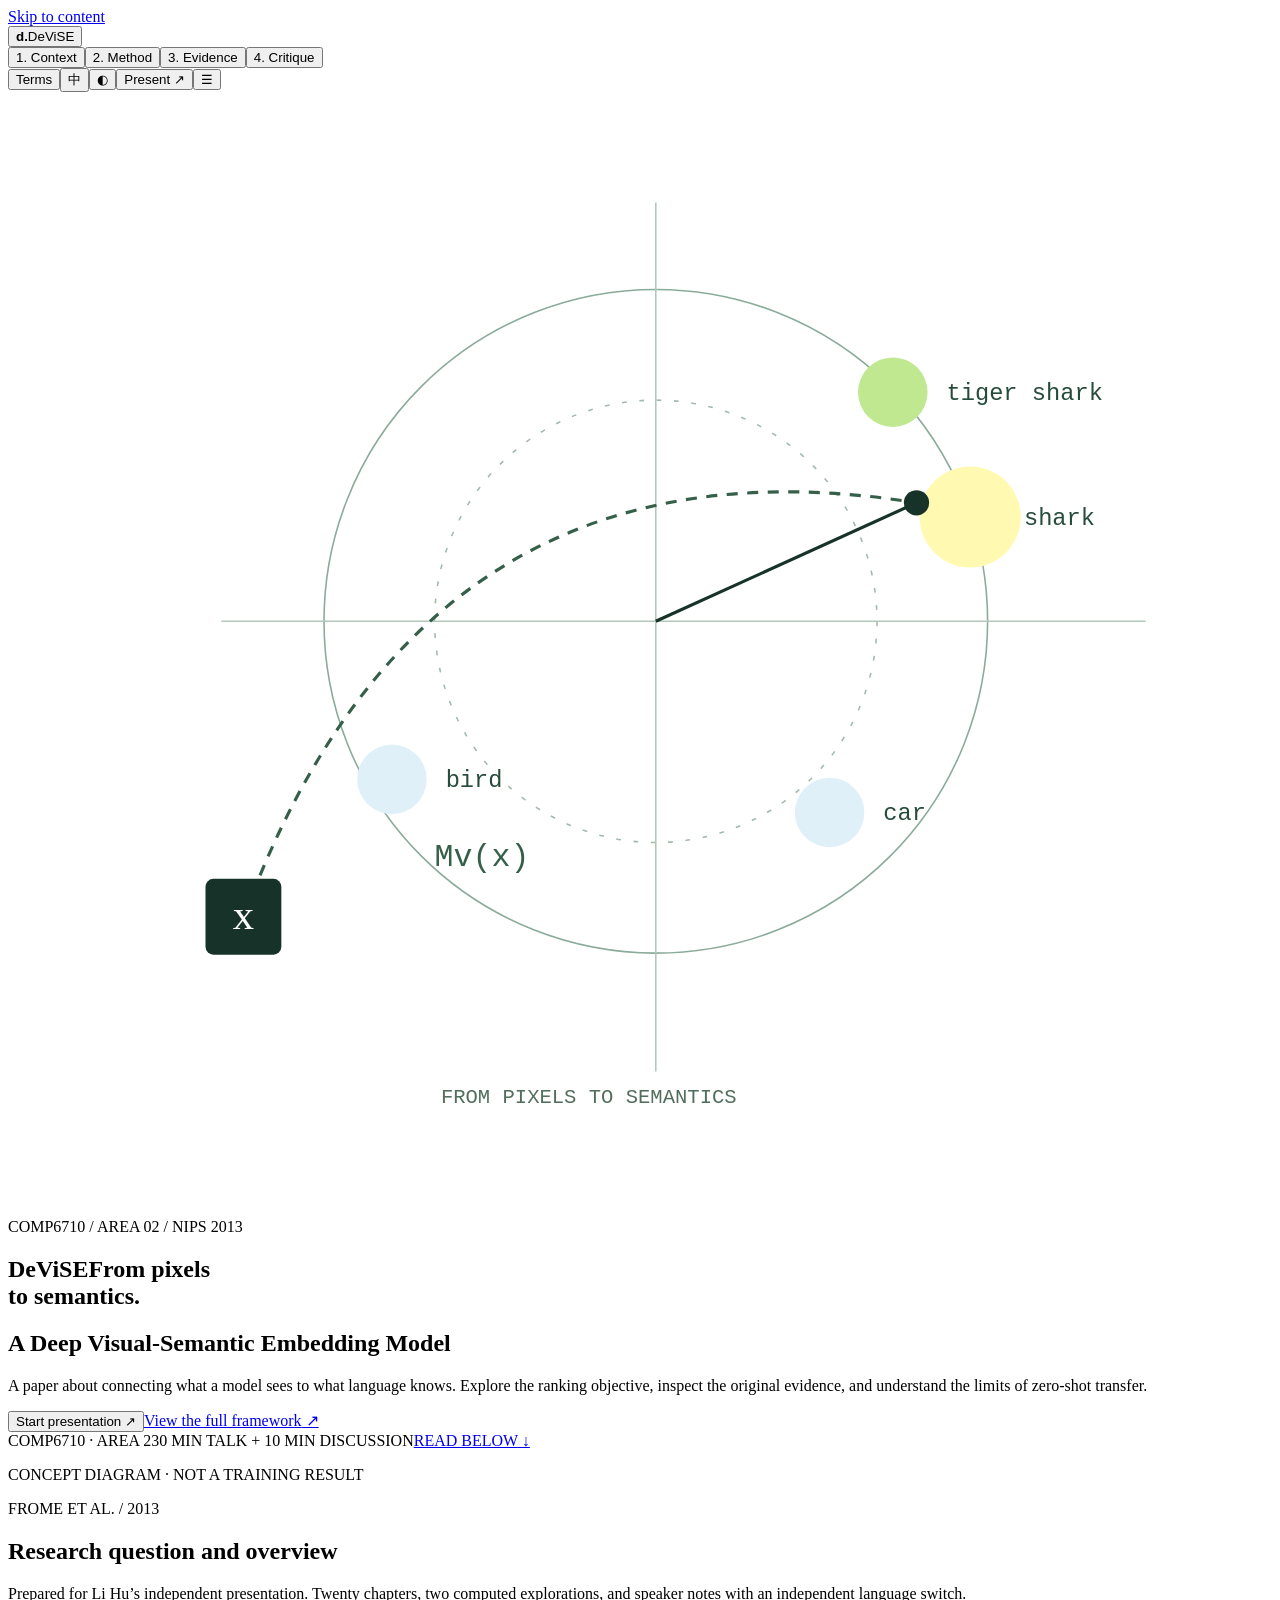
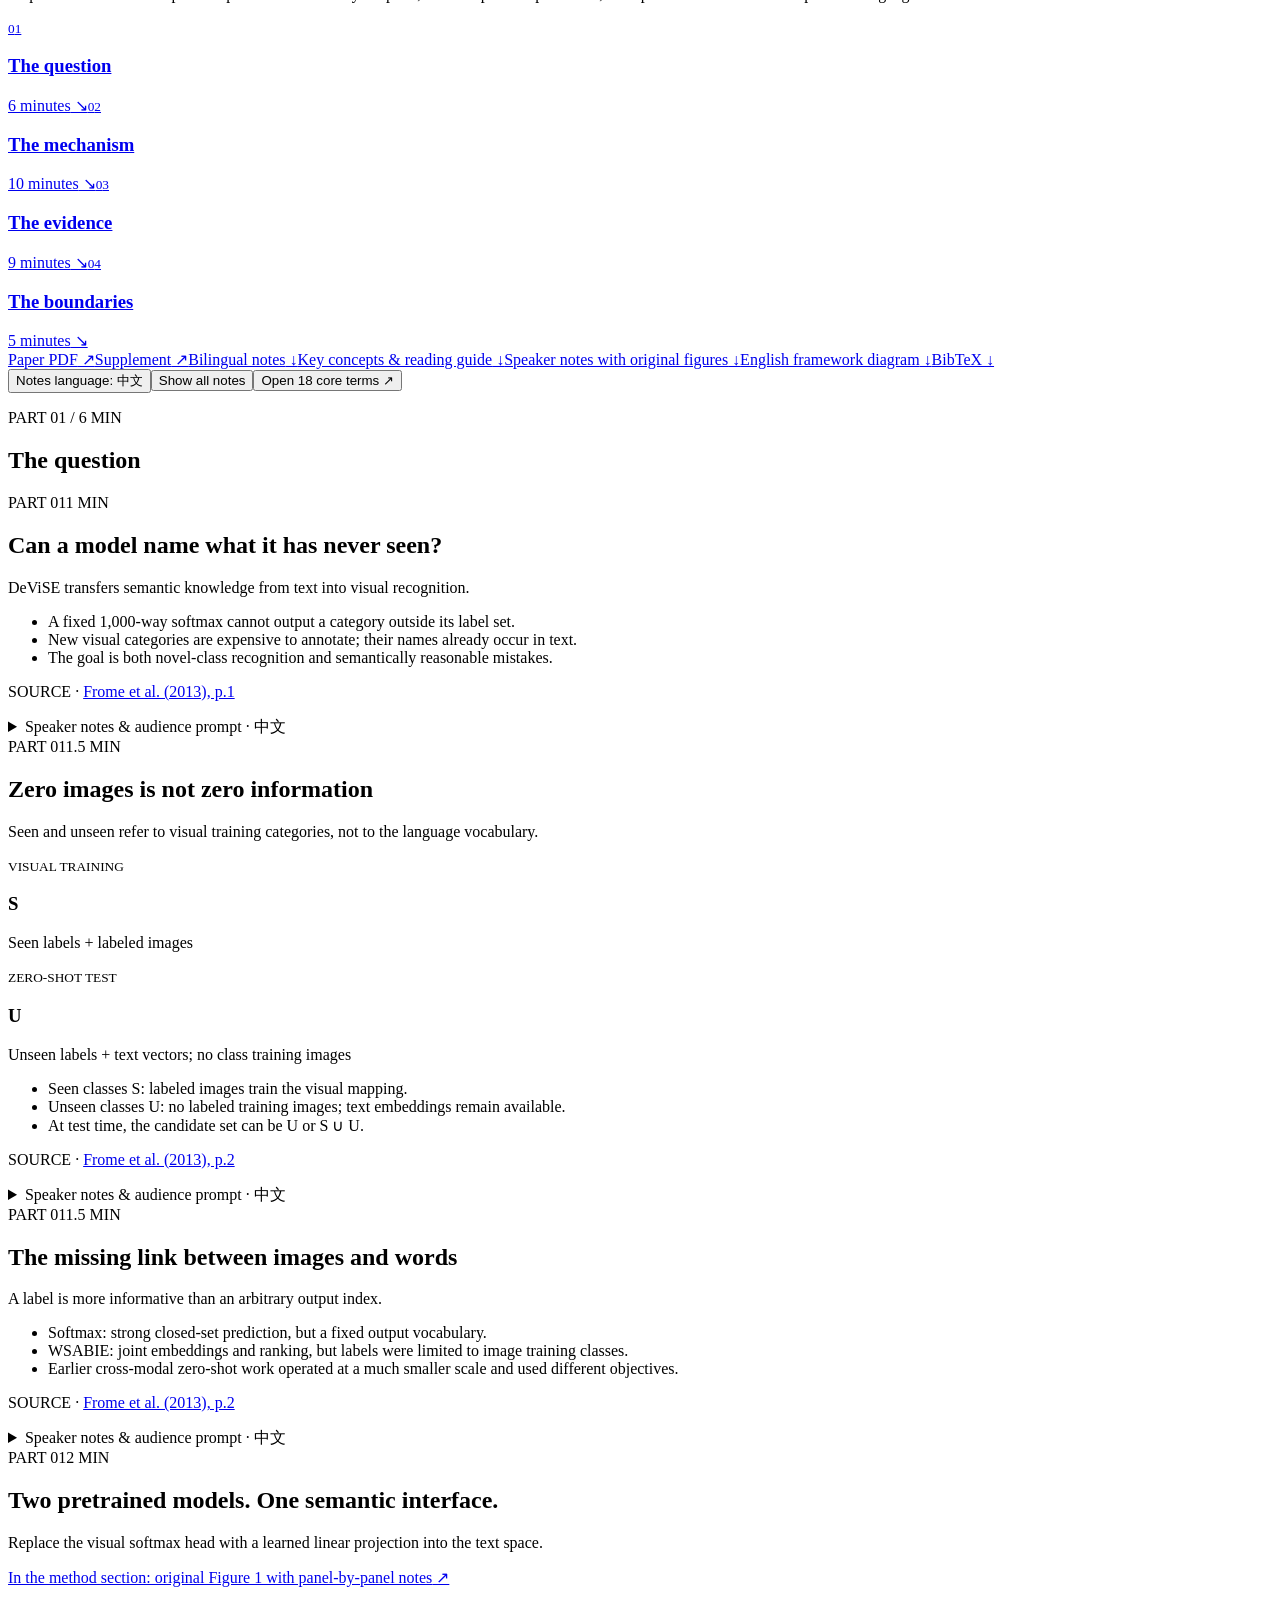
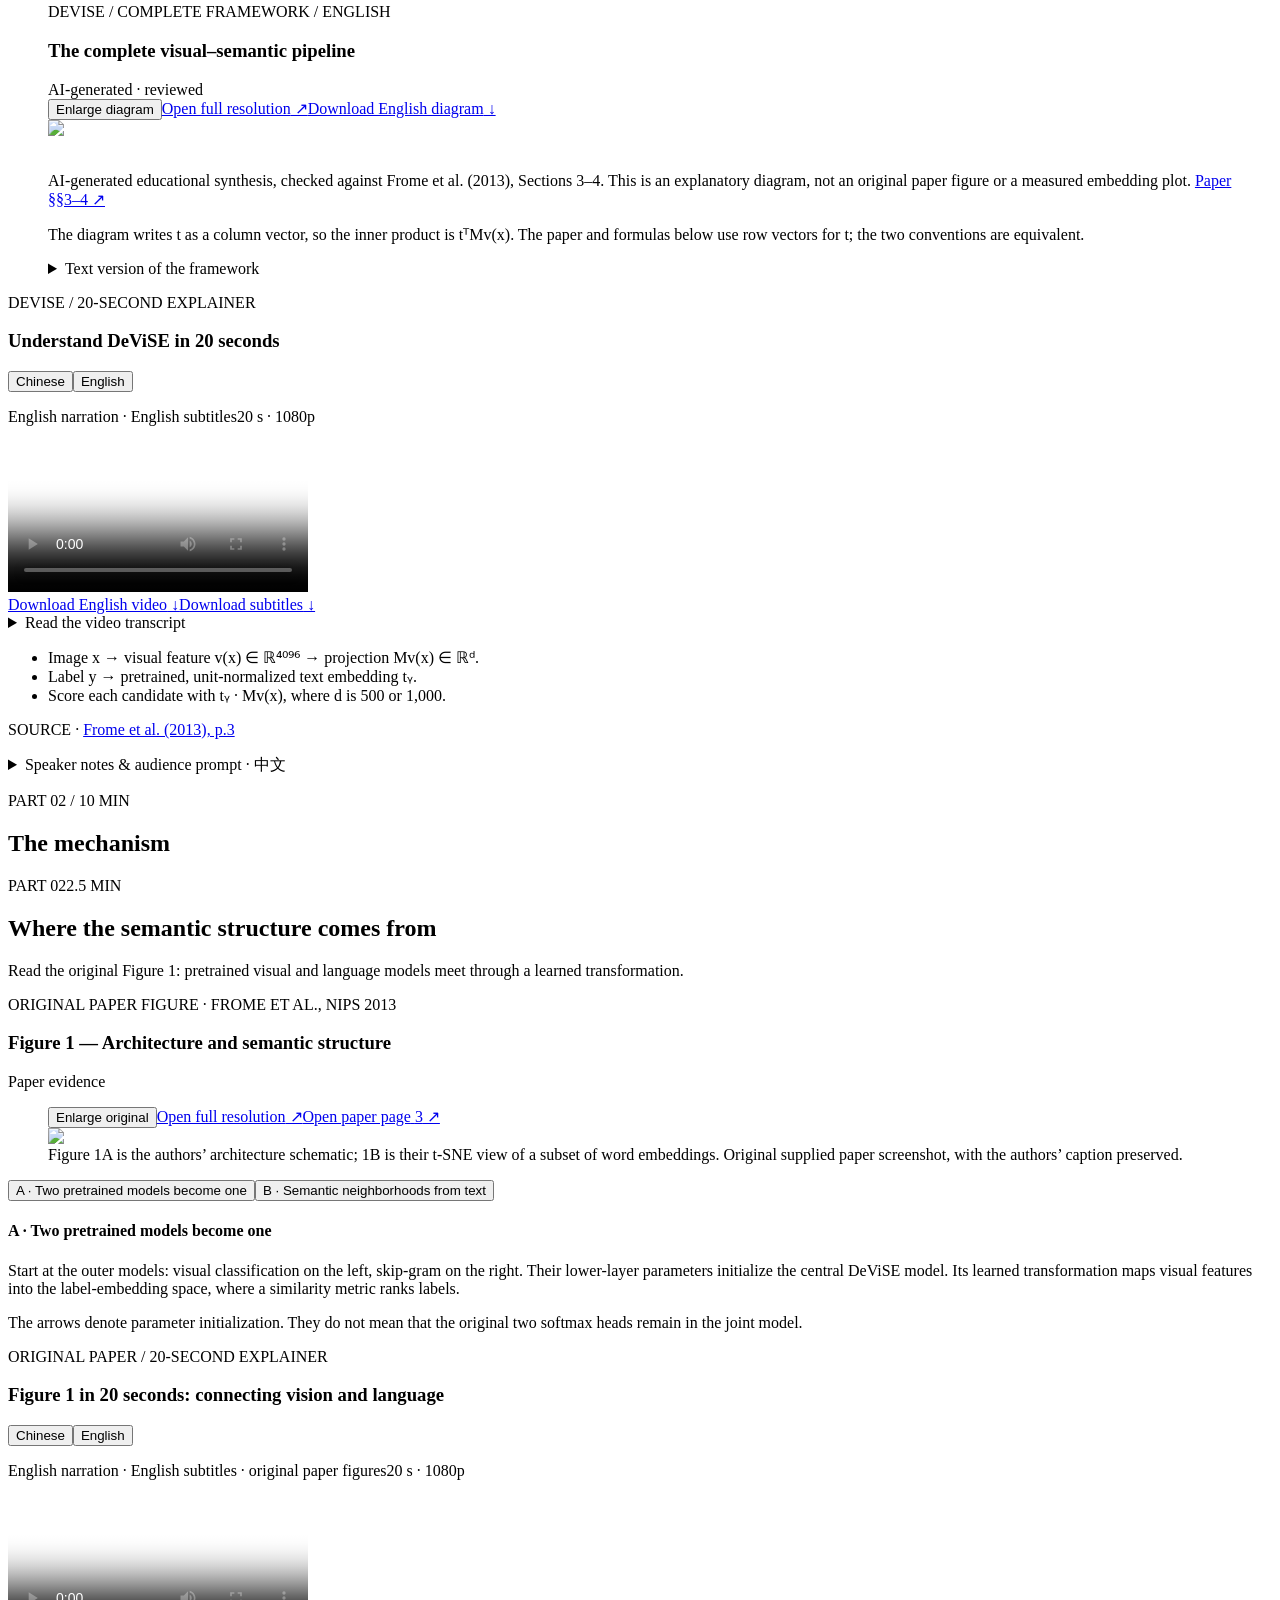
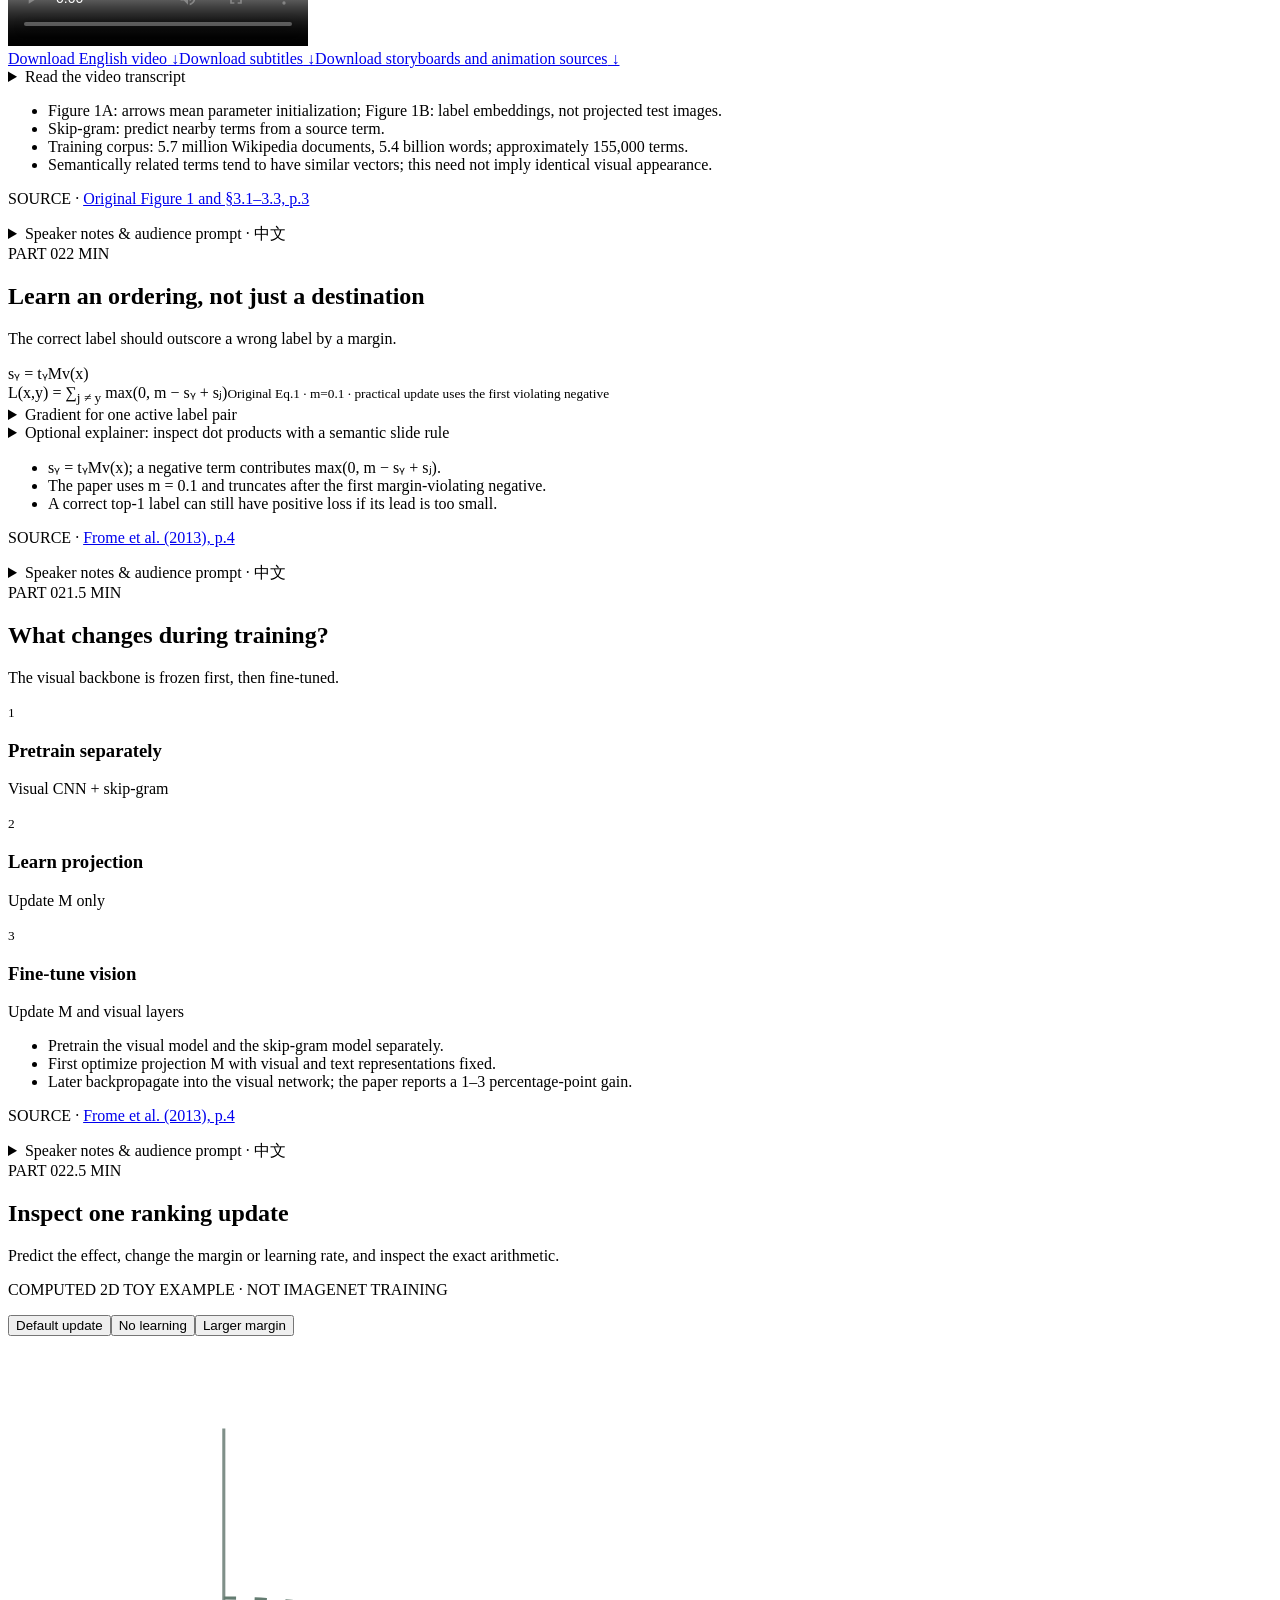
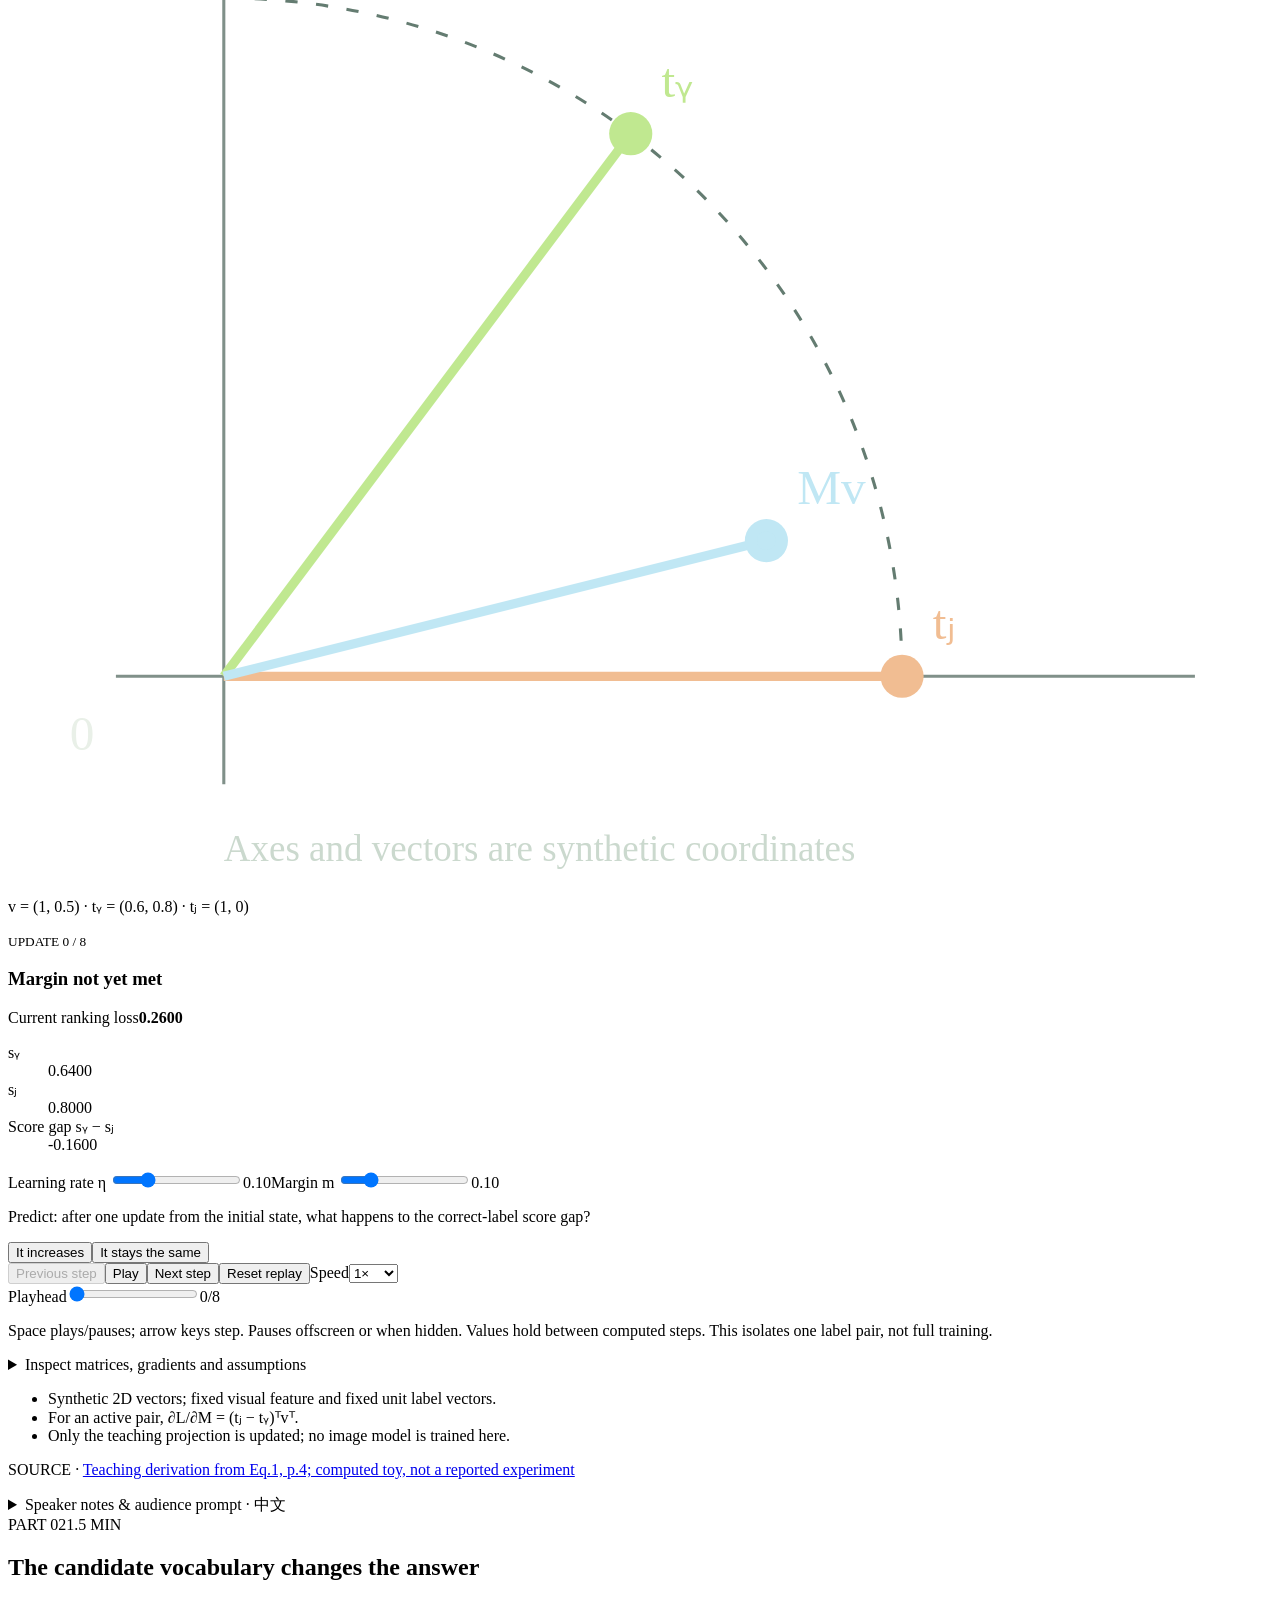
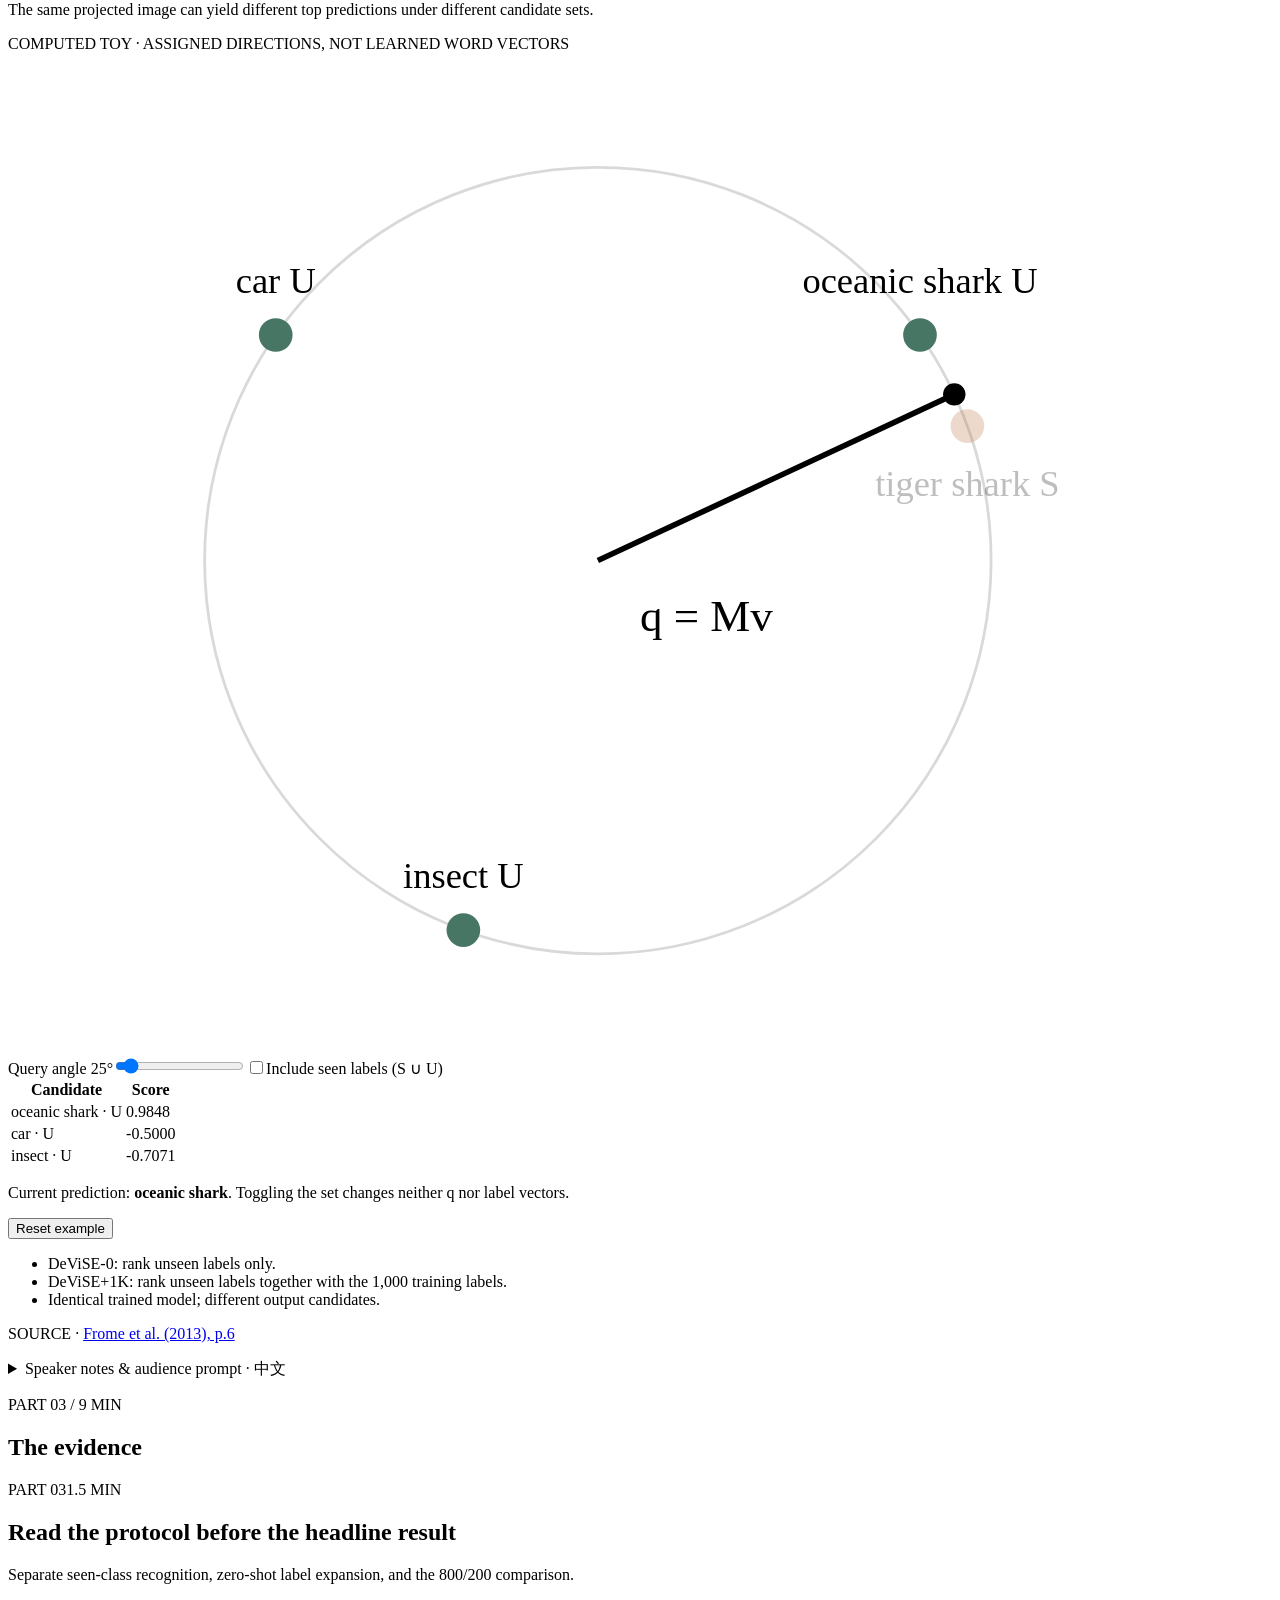
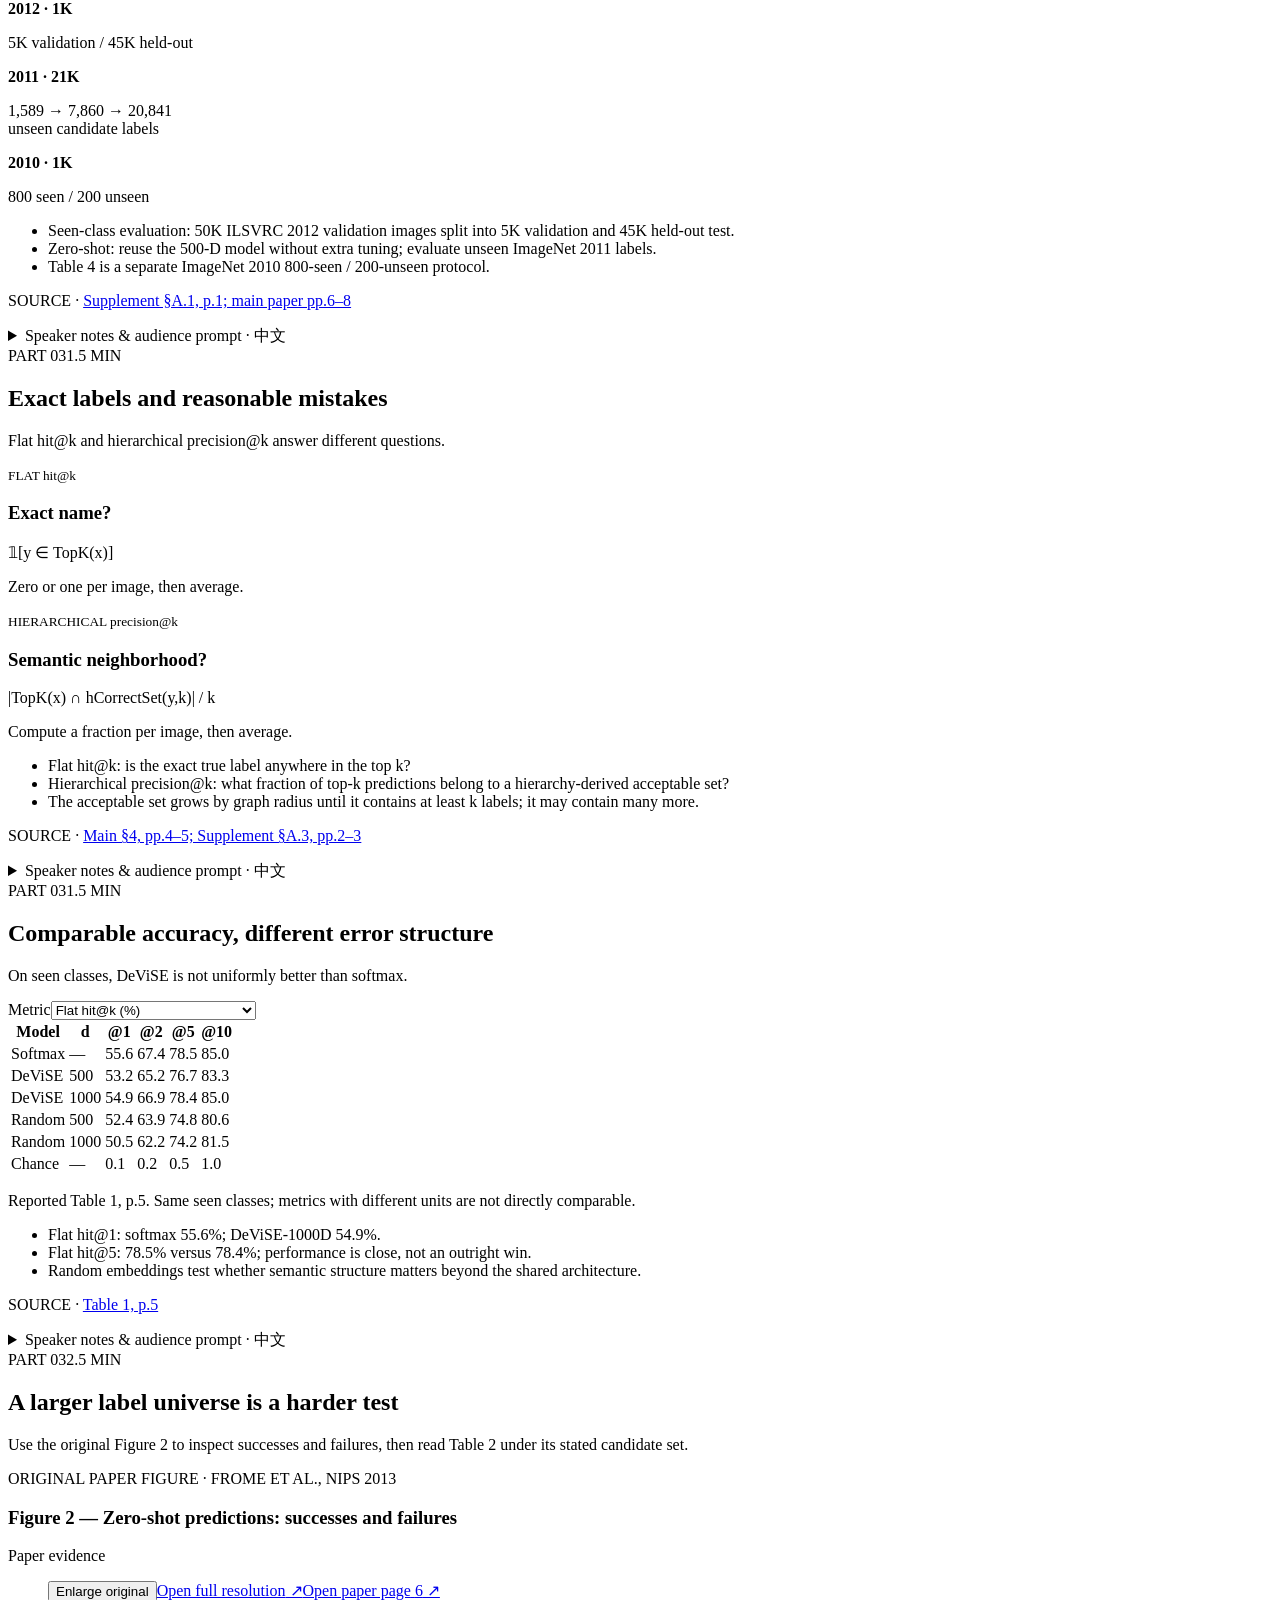
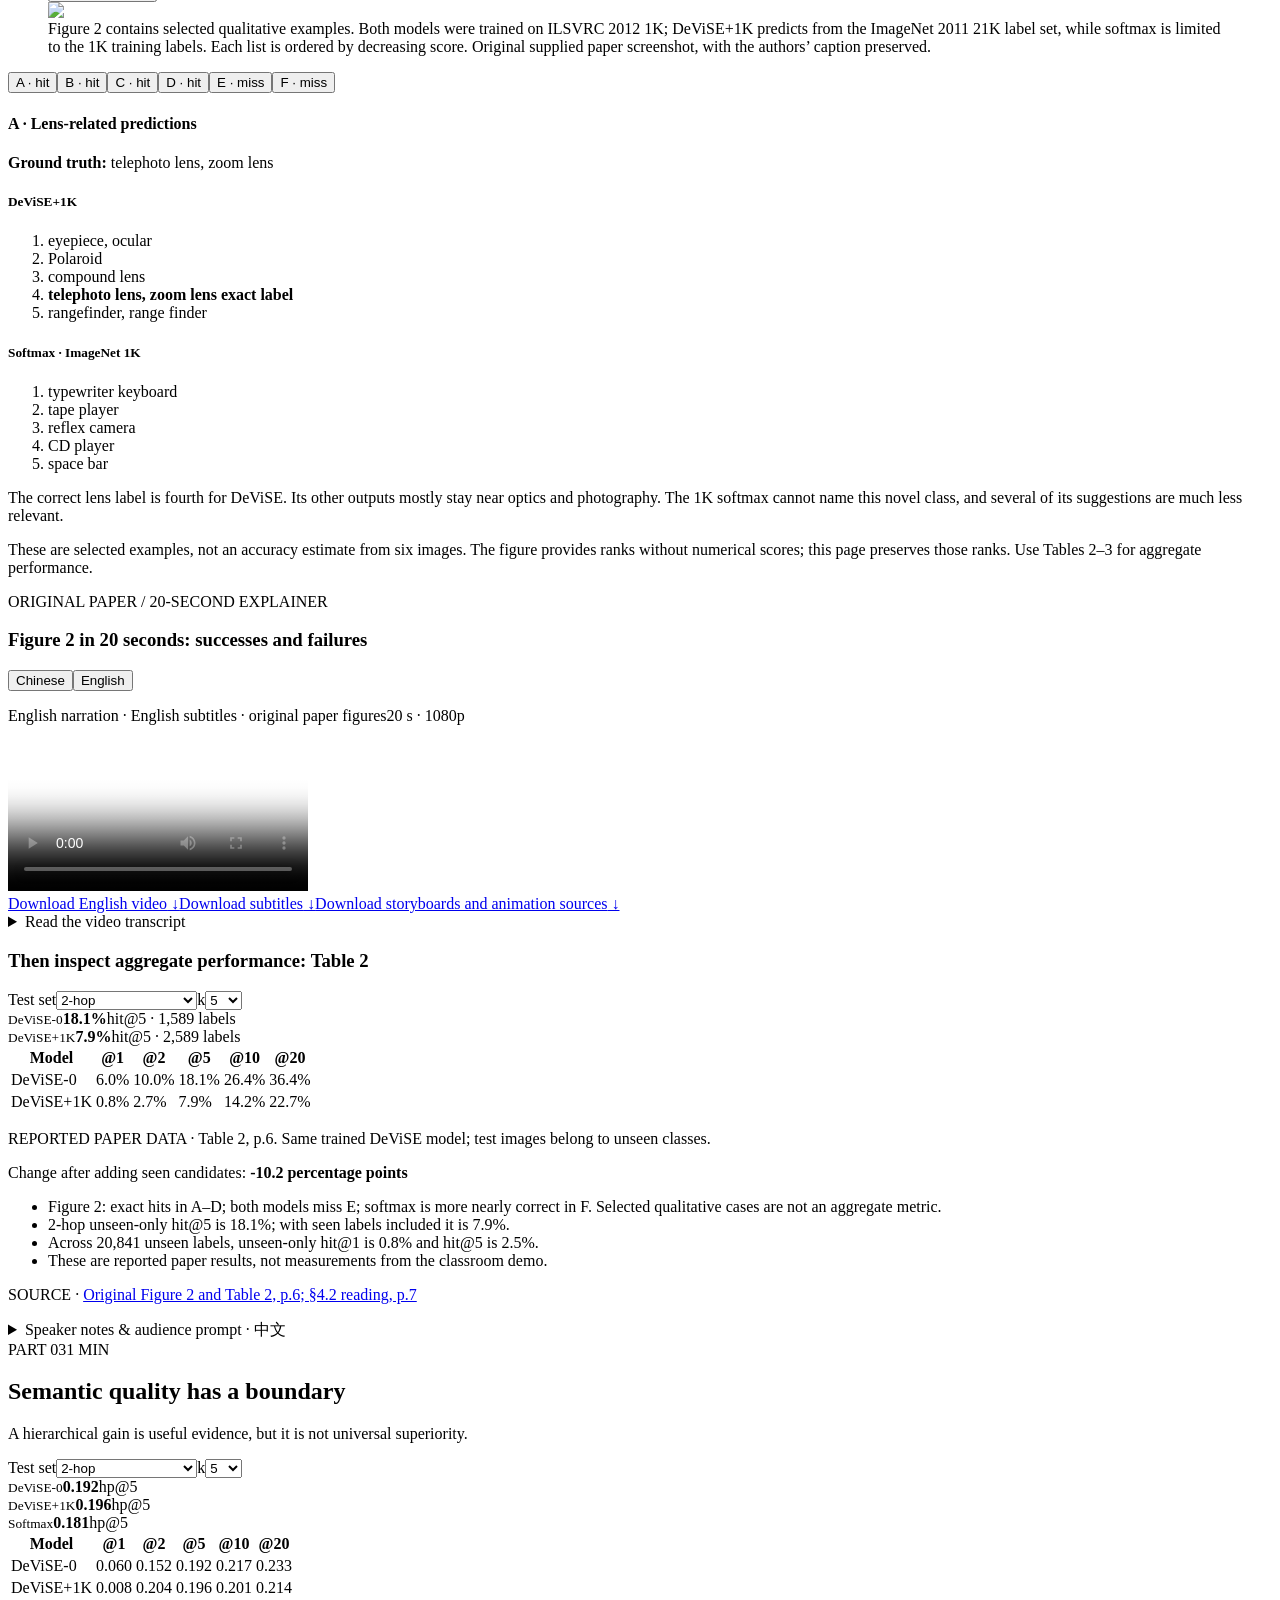
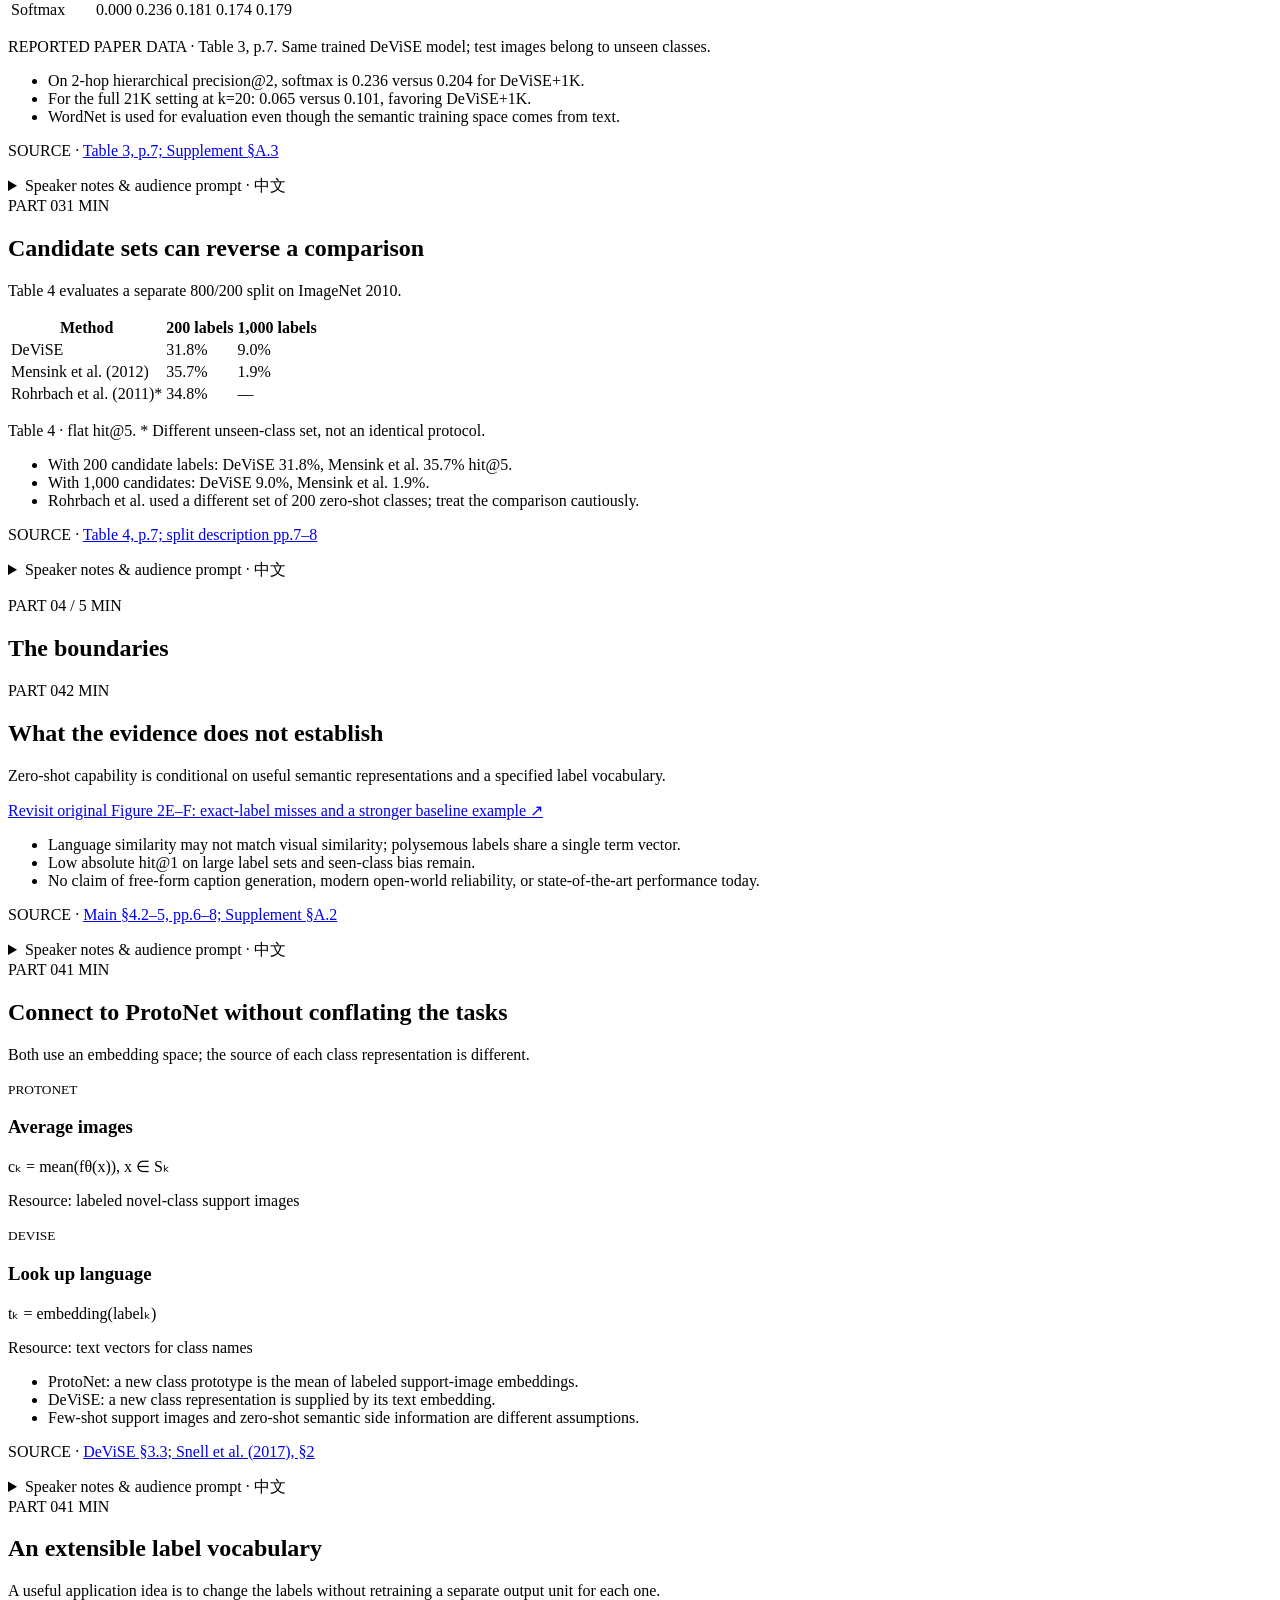
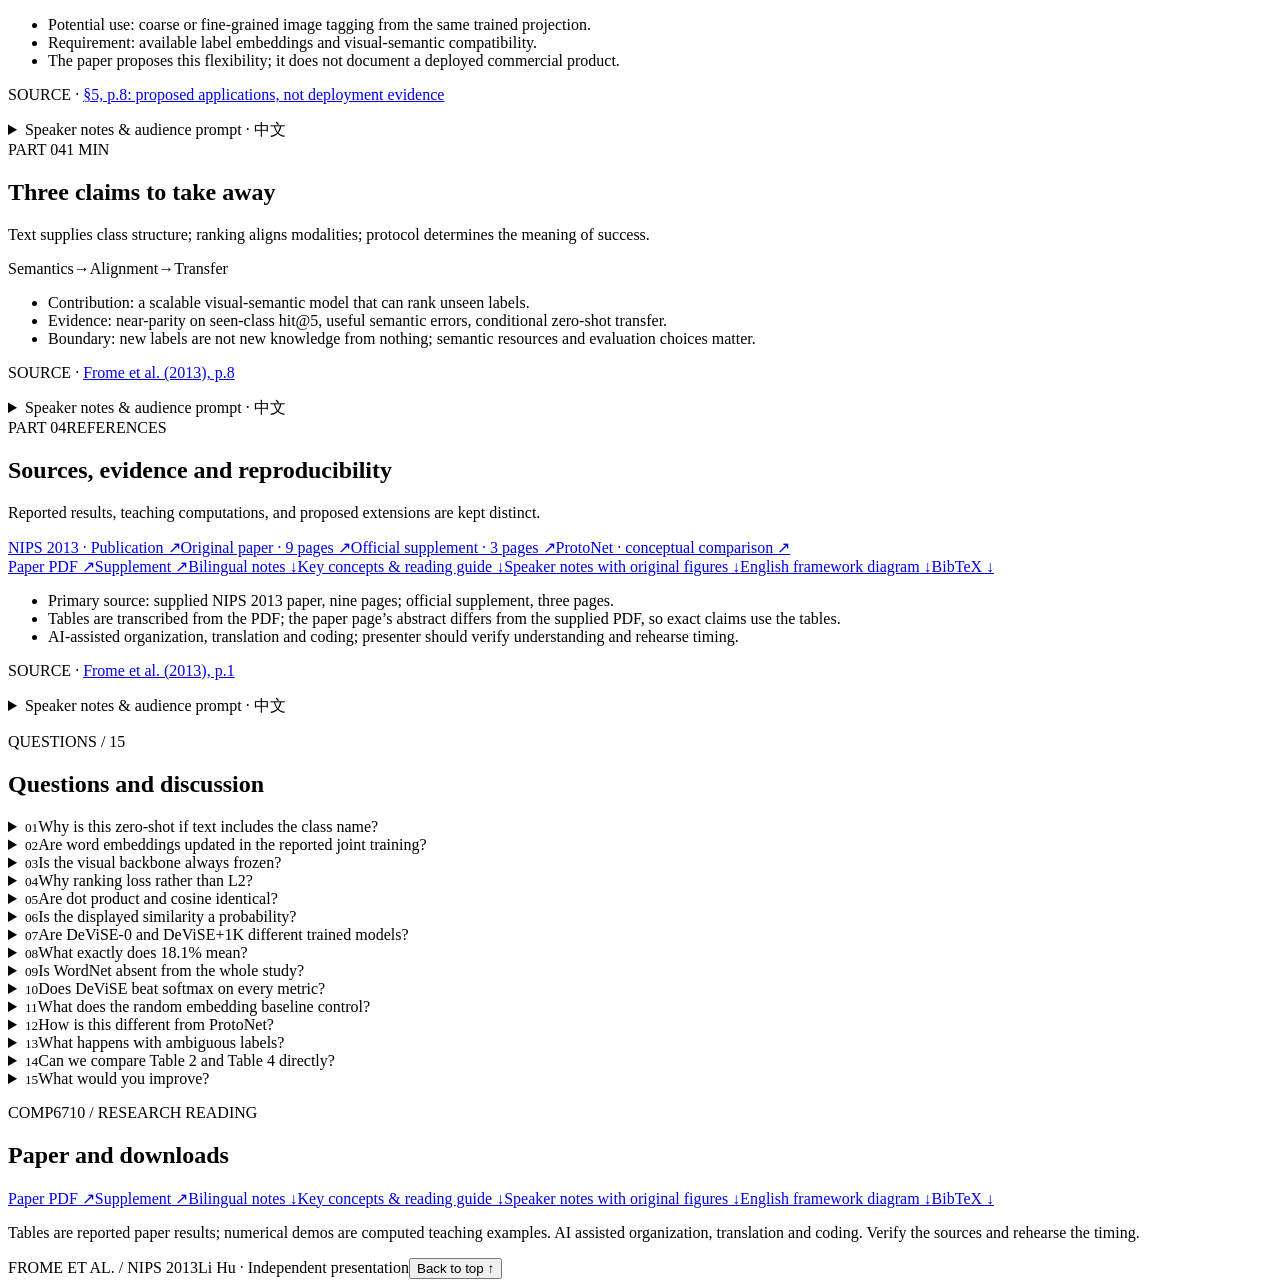
==== commit 8618c732: "Add bilingual 20-second explainers for original Figures 1 and 2" ====
--- a/index.html
+++ b/index.html
@@ -1,13 +1,13 @@
-<!DOCTYPE html><html lang="en"><head><meta charSet="utf-8"/><meta name="viewport" content="width=device-width, initial-scale=1"/><link rel="stylesheet" href="/devise-presentation/_next/static/css/89e511a7821b432e.css" data-precedence="next"/><link rel="preload" as="script" fetchPriority="low" href="/devise-presentation/_next/static/chunks/webpack-39199d9f638e292b.js"/><script src="/devise-presentation/_next/static/chunks/44338aef-d790153d0c5d8b81.js" async=""></script><script src="/devise-presentation/_next/static/chunks/506-1101757fb45f50ac.js" async=""></script><script src="/devise-presentation/_next/static/chunks/main-app-239586df09fe8f2a.js" async=""></script><script src="/devise-presentation/_next/static/chunks/680-dc846493cf5ba7b2.js" async=""></script><script src="/devise-presentation/_next/static/chunks/app/page-9ec4113100e7b2af.js" async=""></script><link rel="icon" href="/devise-presentation/favicon.svg"/><title>DeViSE | COMP6710 Zero-shot Learning</title><meta name="description" content="DeViSE · Frome et al., NIPS 2013 · Research presentation, original evidence and computed teaching explorations."/><script src="/devise-presentation/_next/static/chunks/polyfills-42372ed130431b0a.js" noModule=""></script></head><body><div hidden=""><!--$--><!--/$--></div><div class="site "><a class="skip" href="#main">Skip to content</a><header class=""><button class="brand"><b>d.</b><span>DeViSE</span></button><nav aria-label="Four-part presentation navigation"><button class="">1<!-- -->. <!-- -->Context</button><button class="">2<!-- -->. <!-- -->Method</button><button class="">3<!-- -->. <!-- -->Evidence</button><button class="">4<!-- -->. <!-- -->Critique</button></nav><div class="header-actions"><button class="terms-button">Terms</button><button class="circle" aria-label="Switch to Chinese">中</button><button class="circle" aria-label="Toggle theme">◐</button><button class="header-present">Present<!-- --> ↗</button><button class="menu-button" aria-label="Open menu" aria-expanded="false">☰</button></div></header><main id="main"><section class="hero"><svg class="hero-diagram" viewBox="0 0 800 700" aria-hidden="true"><circle cx="410" cy="335" r="210" fill="none" stroke="#8aab9a"></circle><circle cx="410" cy="335" r="140" fill="none" stroke="#a3baab" stroke-dasharray="3 8"></circle><path d="M135 335H720M410 70V620" stroke="#b4c7bb"></path><g><circle cx="560" cy="190" r="22" fill="#c0e890"></circle><text x="594" y="195" fill="#274c3c" font-size="15" font-family="monospace">tiger shark</text></g><g><circle cx="609" cy="269" r="32" fill="#fff9b1"></circle><text x="643" y="274" fill="#274c3c" font-size="15" font-family="monospace">shark</text></g><g><circle cx="520" cy="456" r="22" fill="#e0f0f8"></circle><text x="554" y="461" fill="#274c3c" font-size="15" font-family="monospace">car</text></g><g><circle cx="243" cy="435" r="22" fill="#e0f0f8"></circle><text x="277" y="440" fill="#274c3c" font-size="15" font-family="monospace">bird</text></g><path d="M150 520Q265 210 575 260" fill="none" stroke="#355f49" stroke-width="2" stroke-dasharray="7 6"></path><rect x="125" y="498" width="48" height="48" rx="5" fill="#173329"></rect><text x="149" y="530" fill="#fff" text-anchor="middle" font-family="serif" font-size="27">x</text><circle cx="575" cy="260" r="8" fill="#173329"></circle><path d="M410 335L575 260" stroke="#173329" stroke-width="2"></path><text x="270" y="490" fill="#355f49" font-family="monospace" font-size="20">Mv(x)</text><text x="274" y="640" fill="#526e5c" font-family="monospace" font-size="13">FROM PIXELS TO SEMANTICS</text></svg><div class="hero-content"><p class="eyebrow">COMP6710 / AREA 02 / NIPS 2013</p><h1>DeViSE<span>From pixels<br/>to semantics.</span></h1><h2>A Deep Visual-Semantic Embedding Model</h2><p class="hero-summary">A paper about connecting what a model sees to what language knows. Explore the ranking objective, inspect the original evidence, and understand the limits of zero-shot transfer.</p><div class="hero-buttons"><button class="solid">Start presentation<!-- --> ↗</button><a href="#framework-diagram">View the full framework<!-- --> ↗</a></div></div><div class="hero-bottom"><span>COMP6710 · AREA 2</span><span>30 MIN TALK + 10 MIN DISCUSSION</span><a href="#overview">READ BELOW<!-- --> ↓</a></div><p class="image-disclosure">CONCEPT DIAGRAM · NOT A TRAINING RESULT</p></section><section class="track overview" id="overview"><div class="section-heading"><div><p class="eyebrow">FROME ET AL. / 2013</p><h2>Research question and overview</h2></div><p>Prepared for Li Hu’s independent presentation. Twenty chapters, two computed explorations, and speaker notes with an independent language switch.</p></div><div class="part-grid"><a href="#part-1"><small>0<!-- -->1</small><h3>The question</h3><span>6<!-- --> <!-- -->minutes<!-- --> ↘</span></a><a href="#part-2"><small>0<!-- -->2</small><h3>The mechanism</h3><span>10<!-- --> <!-- -->minutes<!-- --> ↘</span></a><a href="#part-3"><small>0<!-- -->3</small><h3>The evidence</h3><span>9<!-- --> <!-- -->minutes<!-- --> ↘</span></a><a href="#part-4"><small>0<!-- -->4</small><h3>The boundaries</h3><span>5<!-- --> <!-- -->minutes<!-- --> ↘</span></a></div><div class="downloads"><a href="/devise-presentation/sources/devise-nips2013.pdf" target="_blank" rel="noreferrer">Paper PDF<!-- --> ↗</a><a href="/devise-presentation/sources/devise-supplement.pdf" target="_blank" rel="noreferrer">Supplement<!-- --> ↗</a><a href="/devise-presentation/sources/speaker-notes.md" download="">Bilingual notes<!-- --> ↓</a><a href="/devise-presentation/sources/critical-reading-guide.md" download="">Key concepts &amp; reading guide<!-- --> ↓</a><a href="/devise-presentation/sources/paper-figure-speaker-pack.zip" download="">Speaker notes with original figures<!-- --> ↓</a><a href="/devise-presentation/media/devise-framework-en.png" download="">English framework diagram<!-- --> ↓</a><a href="/devise-presentation/sources/references.bib" download="">BibTeX ↓</a></div><div class="reading-controls"><button>Notes language<!-- -->: <!-- -->中文</button><button aria-pressed="false">Show all notes</button><button>Open 18 core terms<!-- --> ↗</button></div></section><section id="part-1" class="part-section"><div class="track part-heading"><p class="eyebrow">PART 0<!-- -->1<!-- --> / <!-- -->6<!-- --> MIN</p><h2>The question</h2></div><div class=""><div class="track"><article class="chapter " id="question"><div class="chapter-meta"><span>PART 0<!-- -->1</span><span>1 MIN</span></div><h2>Can a model name what it has never seen?</h2><p class="lead">DeViSE transfers semantic knowledge from text into visual recognition.</p><ul class="points"><li>A fixed 1,000-way softmax cannot output a category outside its label set.</li><li>New visual categories are expensive to annotate; their names already occur in text.</li><li>The goal is both novel-class recognition and semantically reasonable mistakes.</li></ul><p class="source">SOURCE<!-- --> · <a href="/devise-presentation/sources/devise-nips2013.pdf#page=1" target="_blank" rel="noreferrer">Frome et al. (2013), p.1</a></p><details class="speaker-notes"><summary>Speaker notes &amp; audience prompt<!-- --> · <!-- -->中文</summary><p lang="zh-CN">先区分“新图片”和“新类别”。普通分类器能识别另一张狗的照片，因为训练类别中有狗；但它的输出层没有的新标签，无法直接输出。DeViSE 想知道，能否让文本知识为新类别提供表示。这是 Area 2 的迁移与零样本学习问题。模型并不是凭空获得知识：它看过相关类别的图片，也通过文本接触过新类别名称。整场展示都要保留这个区分。</p><blockquote lang="zh-CN">如果输出层没有“鲨鱼”，固定 softmax 能预测它吗？</blockquote></details></article></div></div><div class=""><div class="track"><article class="chapter " id="setting"><div class="chapter-meta"><span>PART 0<!-- -->1</span><span>1.5 MIN</span></div><h2>Zero images is not zero information</h2><p class="lead">Seen and unseen refer to visual training categories, not to the language vocabulary.</p><div class="two-cards"><div><small>VISUAL TRAINING</small><h3>S</h3><p>Seen labels + labeled images</p></div><div><small>ZERO-SHOT TEST</small><h3>U</h3><p>Unseen labels + text vectors; no class training images</p></div></div><ul class="points"><li>Seen classes S: labeled images train the visual mapping.</li><li>Unseen classes U: no labeled training images; text embeddings remain available.</li><li>At test time, the candidate set can be U or S ∪ U.</li></ul><p class="source">SOURCE<!-- --> · <a href="/devise-presentation/sources/devise-nips2013.pdf#page=2" target="_blank" rel="noreferrer">Frome et al. (2013), p.2</a></p><details class="speaker-notes"><summary>Speaker notes &amp; audience prompt<!-- --> · <!-- -->中文</summary><p lang="zh-CN">假设训练类别中有虎鲨、牛鲨，但测试类别的图片没有用于训练。语言模型仍可能有该类别的词向量，视觉网络则把图片投影到同一个语义坐标系。这与 ProtoNet 不同：ProtoNet 通常拿到每个新类的少量标注支持图像，求出均值原型；DeViSE 使用文本提供的类别表示。还要区分测试图片集合和候选标签集合：允许预测已见标签，不等于把已见类图片混入零样本测试集。</p><blockquote lang="zh-CN">未见类别仍然有哪些可用信息？</blockquote></details></article></div></div><div class=""><div class="track"><article class="chapter " id="gap"><div class="chapter-meta"><span>PART 0<!-- -->1</span><span>1.5 MIN</span></div><h2>The missing link between images and words</h2><p class="lead">A label is more informative than an arbitrary output index.</p><ul class="points"><li>Softmax: strong closed-set prediction, but a fixed output vocabulary.</li><li>WSABIE: joint embeddings and ranking, but labels were limited to image training classes.</li><li>Earlier cross-modal zero-shot work operated at a much smaller scale and used different objectives.</li></ul><p class="source">SOURCE<!-- --> · <a href="/devise-presentation/sources/devise-nips2013.pdf#page=2" target="_blank" rel="noreferrer">Frome et al. (2013), p.2</a></p><details class="speaker-notes"><summary>Speaker notes &amp; audience prompt<!-- --> · <!-- -->中文</summary><p lang="zh-CN">这篇论文并不是分别发明了词向量、卷积网络或零样本学习。其贡献是结合预训练视觉特征、从无标注文本学习的语义空间以及排序目标，并扩大到 ImageNet 规模。论文讨论的 Socher 系统涉及 8 个已见类和 2 个未见类；DeViSE 考察 1,000 个已见类以及约两万个未见标签。这是作者对研究缺口的定位，不能据此把提升完全归因于规模，因为网络、文本表示和损失函数也变了。</p><blockquote lang="zh-CN">语义标签解决了哪一个“只扩大 softmax”难以解决的问题？</blockquote></details></article></div></div><div class=""><div class="track"><article class="chapter " id="architecture"><div class="chapter-meta"><span>PART 0<!-- -->1</span><span>2 MIN</span></div><h2>Two pretrained models. One semantic interface.</h2><p class="lead">Replace the visual softmax head with a learned linear projection into the text space.</p><p class="original-reference"><a href="/devise-presentation/media/originals/devise-figure-1.png" target="_blank" rel="noreferrer">In the method section: original Figure 1 with panel-by-panel notes<!-- --> ↗</a></p><figure class="framework-figure" id="framework-diagram"><div class="framework-heading"><div><p class="eyebrow">DEVISE / COMPLETE FRAMEWORK / ENGLISH</p><h3>The complete visual–semantic pipeline</h3></div><span class="framework-badge">AI-generated · reviewed</span></div><div class="framework-actions"><button type="button" aria-pressed="false" aria-controls="framework-image-region">Enlarge diagram</button><a href="/devise-presentation/media/devise-framework-en.png" target="_blank" rel="noreferrer">Open full resolution<!-- --> ↗</a><a href="/devise-presentation/media/devise-framework-en.png" download="">Download English diagram<!-- --> ↓</a></div><div id="framework-image-region" class="framework-image-region " role="region" aria-label="English DeViSE framework diagram; scroll horizontally when enlarged"><img alt="English DeViSE framework: separate skip-gram and visual CNN pretraining, visual projection into fixed label embeddings with hinge ranking loss, and candidate-label ranking for zero-shot inference." loading="lazy" width="1672" height="941" decoding="async" data-nimg="1" class="framework-image" style="color:transparent" src="/devise-presentation/media/devise-framework-en.webp"/></div><figcaption><p>AI-generated educational synthesis, checked against Frome et al. (2013), Sections 3–4. This is an explanatory diagram, not an original paper figure or a measured embedding plot.<!-- --> <a href="/devise-presentation/sources/devise-nips2013.pdf#page=3" target="_blank" rel="noreferrer">Paper §§3–4<!-- --> ↗</a></p><p>The diagram writes t as a column vector, so the inner product is tᵀMv(x). The paper and formulas below use row vectors for t; the two conventions are equivalent.</p></figcaption><details class="framework-transcript"><summary>Text version of the framework</summary><ol><li>Pretrain separately: learn unit-norm label embeddings with skip-gram on unlabeled text; train a visual CNN on labeled ImageNet images, then remove its softmax output.</li><li>Align: project 4,096-dimensional visual features through M into the 500- or 1,000-dimensional semantic space. The hinge-ranking objective pushes the correct-label score above a competing-label score by a margin of 0.1.</li><li>Train: first update M only, then fine-tune the visual CNN as well. Text embeddings remain fixed. In practice, the paper samples false labels until the first margin violation and uses Adagrad learning rates.</li><li>Infer: embed a new image and rank candidate labels by dot product. Unseen classes need text embeddings, but no labeled visual training examples. The candidate set may be unseen-only or include seen classes too.</li><li>Evaluate: use flat hit@k and hierarchical precision@k; always specify the candidate set when interpreting zero-shot results.</li></ol><p>Labels inside the diagram remain English; this text follows the page language.</p></details></figure><section class="framework-video" id="framework-video" lang="en" aria-labelledby="framework-video-heading"><div class="framework-video-heading"><div><p class="eyebrow">DEVISE / 20-SECOND EXPLAINER</p><h3 id="framework-video-heading">Understand DeViSE in 20 seconds</h3></div><div class="framework-video-languages" role="group" aria-label="Video language"><button type="button" lang="en" aria-pressed="false" aria-controls="framework-video-player">Chinese</button><button type="button" lang="en" aria-pressed="true" aria-controls="framework-video-player">English</button></div></div><p class="framework-video-description">English narration · English subtitles<span>20 s · 1080p</span></p><video id="framework-video-player" controls="" playsInline="" preload="metadata" poster="/devise-presentation/media/devise-20s-en.jpg" aria-label="DeViSE — English" aria-describedby="framework-video-transcript" lang="en"><source src="/devise-presentation/media/devise-20s-en.mp4" type="video/mp4"/><track kind="captions" src="/devise-presentation/media/devise-20s-en.vtt" srcLang="en" label="English"/><a href="/devise-presentation/media/devise-20s-en.mp4">Download the video to watch</a></video><div class="framework-video-links"><a href="/devise-presentation/media/devise-20s-en.mp4" download="">Download English video<!-- --> ↓</a><a href="/devise-presentation/media/devise-20s-en.srt" download="">Download subtitles<!-- --> ↓</a></div><details class="framework-video-transcript"><summary>Read the video transcript</summary><p id="framework-video-transcript" lang="en">Can a model recognize classes it&#x27;s never trained on? DeViSE learns word embeddings and visual features. Then it maps images into a shared space, so the correct labels score higher. It can even predict unseen classes, if their word embeddings are available.</p></details></section><ul class="points"><li>Image x → visual feature v(x) ∈ ℝ⁴⁰⁹⁶ → projection Mv(x) ∈ ℝᵈ.</li><li>Label y → pretrained, unit-normalized text embedding tᵧ.</li><li>Score each candidate with tᵧ · Mv(x), where d is 500 or 1,000.</li></ul><p class="source">SOURCE<!-- --> · <a href="/devise-presentation/sources/devise-nips2013.pdf#page=3" target="_blank" rel="noreferrer">Frome et al. (2013), p.3</a></p><details class="speaker-notes"><summary>Speaker notes &amp; audience prompt<!-- --> · <!-- -->中文</summary><p lang="zh-CN">先用原文 Figure 1 解释信息流，再讲损失。左边是视觉识别预训练网络，右边从文本学习词向量，中间去掉视觉 softmax，学习从视觉特征到语言空间的变换。这个投影是跨模态的桥梁，并不执行 ProtoNet 的支持样本均值运算。词向量给出语义空间中的目标位置，训练图片教会投影如何靠近合适的目标。t-SNE 图只展示语义邻域，不是分类器真正使用的低维坐标。</p><blockquote lang="zh-CN">哪个组件连接视觉表示和语言表示？</blockquote></details></article></div></div></section><section id="part-2" class="part-section"><div class="track part-heading"><p class="eyebrow">PART 0<!-- -->2<!-- --> / <!-- -->10<!-- --> MIN</p><h2>The mechanism</h2></div><div class=""><div class="track"><article class="chapter " id="representation"><div class="chapter-meta"><span>PART 0<!-- -->2</span><span>2.5 MIN</span></div><h2>Where the semantic structure comes from</h2><p class="lead">Read the original Figure 1: pretrained visual and language models meet through a learned transformation.</p><section class="original-evidence" id="paper-figure-1" aria-labelledby="paper-figure-1-title"><div class="original-heading"><div><p class="eyebrow">ORIGINAL PAPER FIGURE · FROME ET AL., NIPS 2013</p><h3 id="paper-figure-1-title">Figure <!-- -->1<!-- --> — <!-- -->Architecture and semantic structure</h3></div><span class="original-badge">Paper evidence</span></div><figure class="original-figure"><div class="original-actions"><button type="button" aria-pressed="false" aria-controls="paper-figure-1-image">Enlarge original</button><a href="/devise-presentation/media/originals/devise-figure-1.png" target="_blank" rel="noreferrer">Open full resolution<!-- --> ↗</a><a href="/devise-presentation/sources/devise-nips2013.pdf#page=3" target="_blank" rel="noreferrer">Open paper page<!-- --> <!-- -->3<!-- --> ↗</a></div><div id="paper-figure-1-image" class="original-image-region " role="region" aria-label="Original paper image; scroll horizontally when enlarged"><img alt="Original Figure 1: A shows visual/DeViSE/skip-gram architectures and parameter initialization; B shows t-SNE of label embeddings." loading="lazy" width="2692" height="1092" decoding="async" data-nimg="1" style="color:transparent" src="/devise-presentation/media/originals/devise-figure-1.png"/></div><figcaption>Figure 1A is the authors’ architecture schematic; 1B is their t-SNE view of a subset of word embeddings.<!-- --> <!-- -->Original supplied paper screenshot, with the authors’ caption preserved.</figcaption></figure><div class="original-selector" role="group" aria-label="Choose a figure reading"><button aria-pressed="true">A · Two pretrained models become one</button><button aria-pressed="false">B · Semantic neighborhoods from text</button></div><div class="original-reading"><h4>A · Two pretrained models become one</h4><p>Start at the outer models: visual classification on the left, skip-gram on the right. Their lower-layer parameters initialize the central DeViSE model. Its learned transformation maps visual features into the label-embedding space, where a similarity metric ranks labels.</p><p class="original-caution">The arrows denote parameter initialization. They do not mean that the original two softmax heads remain in the joint model.</p></div></section><ul class="points"><li>Figure 1A: arrows mean parameter initialization; Figure 1B: label embeddings, not projected test images.</li><li>Skip-gram: predict nearby terms from a source term.</li><li>Training corpus: 5.7 million Wikipedia documents, 5.4 billion words; approximately 155,000 terms.</li><li>Semantically related terms tend to have similar vectors; this need not imply identical visual appearance.</li></ul><p class="source">SOURCE<!-- --> · <a href="/devise-presentation/sources/devise-nips2013.pdf#page=3" target="_blank" rel="noreferrer">Original Figure 1 and §3.1–3.3, p.3</a></p><details class="speaker-notes"><summary>Speaker notes &amp; audience prompt<!-- --> · <!-- -->中文</summary><p lang="zh-CN">我们先看作者的原始 Figure 1，而不是从我们自己的总结图开始。A 面板先看左右两端：左侧视觉网络已用 softmax 进行图像分类预训练；右侧 Skip-gram 通过预测邻近词学习词向量。指向中间的箭头写的是参数初始化，表示 DeViSE 从两侧继承预训练表示。联合模型移除视觉 softmax，学习通向语言空间的变换，再通过相似度比较图像投影与标签向量。视觉特征为 4,096 维，论文的标签嵌入为 500 或 1,000 维。
+<!DOCTYPE html><html lang="en"><head><meta charSet="utf-8"/><meta name="viewport" content="width=device-width, initial-scale=1"/><link rel="stylesheet" href="/devise-presentation/_next/static/css/89e511a7821b432e.css" data-precedence="next"/><link rel="preload" as="script" fetchPriority="low" href="/devise-presentation/_next/static/chunks/webpack-39199d9f638e292b.js"/><script src="/devise-presentation/_next/static/chunks/44338aef-d790153d0c5d8b81.js" async=""></script><script src="/devise-presentation/_next/static/chunks/506-1101757fb45f50ac.js" async=""></script><script src="/devise-presentation/_next/static/chunks/main-app-239586df09fe8f2a.js" async=""></script><script src="/devise-presentation/_next/static/chunks/680-dc846493cf5ba7b2.js" async=""></script><script src="/devise-presentation/_next/static/chunks/app/page-9fe43695e6af297f.js" async=""></script><link rel="icon" href="/devise-presentation/favicon.svg"/><title>DeViSE | COMP6710 Zero-shot Learning</title><meta name="description" content="DeViSE · Frome et al., NIPS 2013 · Research presentation, original evidence and computed teaching explorations."/><script src="/devise-presentation/_next/static/chunks/polyfills-42372ed130431b0a.js" noModule=""></script></head><body><div hidden=""><!--$--><!--/$--></div><div class="site "><a class="skip" href="#main">Skip to content</a><header class=""><button class="brand"><b>d.</b><span>DeViSE</span></button><nav aria-label="Four-part presentation navigation"><button class="">1<!-- -->. <!-- -->Context</button><button class="">2<!-- -->. <!-- -->Method</button><button class="">3<!-- -->. <!-- -->Evidence</button><button class="">4<!-- -->. <!-- -->Critique</button></nav><div class="header-actions"><button class="terms-button">Terms</button><button class="circle" aria-label="Switch to Chinese">中</button><button class="circle" aria-label="Toggle theme">◐</button><button class="header-present">Present<!-- --> ↗</button><button class="menu-button" aria-label="Open menu" aria-expanded="false">☰</button></div></header><main id="main"><section class="hero"><svg class="hero-diagram" viewBox="0 0 800 700" aria-hidden="true"><circle cx="410" cy="335" r="210" fill="none" stroke="#8aab9a"></circle><circle cx="410" cy="335" r="140" fill="none" stroke="#a3baab" stroke-dasharray="3 8"></circle><path d="M135 335H720M410 70V620" stroke="#b4c7bb"></path><g><circle cx="560" cy="190" r="22" fill="#c0e890"></circle><text x="594" y="195" fill="#274c3c" font-size="15" font-family="monospace">tiger shark</text></g><g><circle cx="609" cy="269" r="32" fill="#fff9b1"></circle><text x="643" y="274" fill="#274c3c" font-size="15" font-family="monospace">shark</text></g><g><circle cx="520" cy="456" r="22" fill="#e0f0f8"></circle><text x="554" y="461" fill="#274c3c" font-size="15" font-family="monospace">car</text></g><g><circle cx="243" cy="435" r="22" fill="#e0f0f8"></circle><text x="277" y="440" fill="#274c3c" font-size="15" font-family="monospace">bird</text></g><path d="M150 520Q265 210 575 260" fill="none" stroke="#355f49" stroke-width="2" stroke-dasharray="7 6"></path><rect x="125" y="498" width="48" height="48" rx="5" fill="#173329"></rect><text x="149" y="530" fill="#fff" text-anchor="middle" font-family="serif" font-size="27">x</text><circle cx="575" cy="260" r="8" fill="#173329"></circle><path d="M410 335L575 260" stroke="#173329" stroke-width="2"></path><text x="270" y="490" fill="#355f49" font-family="monospace" font-size="20">Mv(x)</text><text x="274" y="640" fill="#526e5c" font-family="monospace" font-size="13">FROM PIXELS TO SEMANTICS</text></svg><div class="hero-content"><p class="eyebrow">COMP6710 / AREA 02 / NIPS 2013</p><h1>DeViSE<span>From pixels<br/>to semantics.</span></h1><h2>A Deep Visual-Semantic Embedding Model</h2><p class="hero-summary">A paper about connecting what a model sees to what language knows. Explore the ranking objective, inspect the original evidence, and understand the limits of zero-shot transfer.</p><div class="hero-buttons"><button class="solid">Start presentation<!-- --> ↗</button><a href="#framework-diagram">View the full framework<!-- --> ↗</a></div></div><div class="hero-bottom"><span>COMP6710 · AREA 2</span><span>30 MIN TALK + 10 MIN DISCUSSION</span><a href="#overview">READ BELOW<!-- --> ↓</a></div><p class="image-disclosure">CONCEPT DIAGRAM · NOT A TRAINING RESULT</p></section><section class="track overview" id="overview"><div class="section-heading"><div><p class="eyebrow">FROME ET AL. / 2013</p><h2>Research question and overview</h2></div><p>Prepared for Li Hu’s independent presentation. Twenty chapters, two computed explorations, and speaker notes with an independent language switch.</p></div><div class="part-grid"><a href="#part-1"><small>0<!-- -->1</small><h3>The question</h3><span>6<!-- --> <!-- -->minutes<!-- --> ↘</span></a><a href="#part-2"><small>0<!-- -->2</small><h3>The mechanism</h3><span>10<!-- --> <!-- -->minutes<!-- --> ↘</span></a><a href="#part-3"><small>0<!-- -->3</small><h3>The evidence</h3><span>9<!-- --> <!-- -->minutes<!-- --> ↘</span></a><a href="#part-4"><small>0<!-- -->4</small><h3>The boundaries</h3><span>5<!-- --> <!-- -->minutes<!-- --> ↘</span></a></div><div class="downloads"><a href="/devise-presentation/sources/devise-nips2013.pdf" target="_blank" rel="noreferrer">Paper PDF<!-- --> ↗</a><a href="/devise-presentation/sources/devise-supplement.pdf" target="_blank" rel="noreferrer">Supplement<!-- --> ↗</a><a href="/devise-presentation/sources/speaker-notes.md" download="">Bilingual notes<!-- --> ↓</a><a href="/devise-presentation/sources/critical-reading-guide.md" download="">Key concepts &amp; reading guide<!-- --> ↓</a><a href="/devise-presentation/sources/paper-figure-speaker-pack.zip" download="">Speaker notes with original figures<!-- --> ↓</a><a href="/devise-presentation/media/devise-framework-en.png" download="">English framework diagram<!-- --> ↓</a><a href="/devise-presentation/sources/references.bib" download="">BibTeX ↓</a></div><div class="reading-controls"><button>Notes language<!-- -->: <!-- -->中文</button><button aria-pressed="false">Show all notes</button><button>Open 18 core terms<!-- --> ↗</button></div></section><section id="part-1" class="part-section"><div class="track part-heading"><p class="eyebrow">PART 0<!-- -->1<!-- --> / <!-- -->6<!-- --> MIN</p><h2>The question</h2></div><div class=""><div class="track"><article class="chapter " id="question"><div class="chapter-meta"><span>PART 0<!-- -->1</span><span>1 MIN</span></div><h2>Can a model name what it has never seen?</h2><p class="lead">DeViSE transfers semantic knowledge from text into visual recognition.</p><ul class="points"><li>A fixed 1,000-way softmax cannot output a category outside its label set.</li><li>New visual categories are expensive to annotate; their names already occur in text.</li><li>The goal is both novel-class recognition and semantically reasonable mistakes.</li></ul><p class="source">SOURCE<!-- --> · <a href="/devise-presentation/sources/devise-nips2013.pdf#page=1" target="_blank" rel="noreferrer">Frome et al. (2013), p.1</a></p><details class="speaker-notes"><summary>Speaker notes &amp; audience prompt<!-- --> · <!-- -->中文</summary><p lang="zh-CN">先区分“新图片”和“新类别”。普通分类器能识别另一张狗的照片，因为训练类别中有狗；但它的输出层没有的新标签，无法直接输出。DeViSE 想知道，能否让文本知识为新类别提供表示。这是 Area 2 的迁移与零样本学习问题。模型并不是凭空获得知识：它看过相关类别的图片，也通过文本接触过新类别名称。整场展示都要保留这个区分。</p><blockquote lang="zh-CN">如果输出层没有“鲨鱼”，固定 softmax 能预测它吗？</blockquote></details></article></div></div><div class=""><div class="track"><article class="chapter " id="setting"><div class="chapter-meta"><span>PART 0<!-- -->1</span><span>1.5 MIN</span></div><h2>Zero images is not zero information</h2><p class="lead">Seen and unseen refer to visual training categories, not to the language vocabulary.</p><div class="two-cards"><div><small>VISUAL TRAINING</small><h3>S</h3><p>Seen labels + labeled images</p></div><div><small>ZERO-SHOT TEST</small><h3>U</h3><p>Unseen labels + text vectors; no class training images</p></div></div><ul class="points"><li>Seen classes S: labeled images train the visual mapping.</li><li>Unseen classes U: no labeled training images; text embeddings remain available.</li><li>At test time, the candidate set can be U or S ∪ U.</li></ul><p class="source">SOURCE<!-- --> · <a href="/devise-presentation/sources/devise-nips2013.pdf#page=2" target="_blank" rel="noreferrer">Frome et al. (2013), p.2</a></p><details class="speaker-notes"><summary>Speaker notes &amp; audience prompt<!-- --> · <!-- -->中文</summary><p lang="zh-CN">假设训练类别中有虎鲨、牛鲨，但测试类别的图片没有用于训练。语言模型仍可能有该类别的词向量，视觉网络则把图片投影到同一个语义坐标系。这与 ProtoNet 不同：ProtoNet 通常拿到每个新类的少量标注支持图像，求出均值原型；DeViSE 使用文本提供的类别表示。还要区分测试图片集合和候选标签集合：允许预测已见标签，不等于把已见类图片混入零样本测试集。</p><blockquote lang="zh-CN">未见类别仍然有哪些可用信息？</blockquote></details></article></div></div><div class=""><div class="track"><article class="chapter " id="gap"><div class="chapter-meta"><span>PART 0<!-- -->1</span><span>1.5 MIN</span></div><h2>The missing link between images and words</h2><p class="lead">A label is more informative than an arbitrary output index.</p><ul class="points"><li>Softmax: strong closed-set prediction, but a fixed output vocabulary.</li><li>WSABIE: joint embeddings and ranking, but labels were limited to image training classes.</li><li>Earlier cross-modal zero-shot work operated at a much smaller scale and used different objectives.</li></ul><p class="source">SOURCE<!-- --> · <a href="/devise-presentation/sources/devise-nips2013.pdf#page=2" target="_blank" rel="noreferrer">Frome et al. (2013), p.2</a></p><details class="speaker-notes"><summary>Speaker notes &amp; audience prompt<!-- --> · <!-- -->中文</summary><p lang="zh-CN">这篇论文并不是分别发明了词向量、卷积网络或零样本学习。其贡献是结合预训练视觉特征、从无标注文本学习的语义空间以及排序目标，并扩大到 ImageNet 规模。论文讨论的 Socher 系统涉及 8 个已见类和 2 个未见类；DeViSE 考察 1,000 个已见类以及约两万个未见标签。这是作者对研究缺口的定位，不能据此把提升完全归因于规模，因为网络、文本表示和损失函数也变了。</p><blockquote lang="zh-CN">语义标签解决了哪一个“只扩大 softmax”难以解决的问题？</blockquote></details></article></div></div><div class=""><div class="track"><article class="chapter " id="architecture"><div class="chapter-meta"><span>PART 0<!-- -->1</span><span>2 MIN</span></div><h2>Two pretrained models. One semantic interface.</h2><p class="lead">Replace the visual softmax head with a learned linear projection into the text space.</p><p class="original-reference"><a href="/devise-presentation/media/originals/devise-figure-1.png" target="_blank" rel="noreferrer">In the method section: original Figure 1 with panel-by-panel notes<!-- --> ↗</a></p><figure class="framework-figure" id="framework-diagram"><div class="framework-heading"><div><p class="eyebrow">DEVISE / COMPLETE FRAMEWORK / ENGLISH</p><h3>The complete visual–semantic pipeline</h3></div><span class="framework-badge">AI-generated · reviewed</span></div><div class="framework-actions"><button type="button" aria-pressed="false" aria-controls="framework-image-region">Enlarge diagram</button><a href="/devise-presentation/media/devise-framework-en.png" target="_blank" rel="noreferrer">Open full resolution<!-- --> ↗</a><a href="/devise-presentation/media/devise-framework-en.png" download="">Download English diagram<!-- --> ↓</a></div><div id="framework-image-region" class="framework-image-region " role="region" aria-label="English DeViSE framework diagram; scroll horizontally when enlarged"><img alt="English DeViSE framework: separate skip-gram and visual CNN pretraining, visual projection into fixed label embeddings with hinge ranking loss, and candidate-label ranking for zero-shot inference." loading="lazy" width="1672" height="941" decoding="async" data-nimg="1" class="framework-image" style="color:transparent" src="/devise-presentation/media/devise-framework-en.webp"/></div><figcaption><p>AI-generated educational synthesis, checked against Frome et al. (2013), Sections 3–4. This is an explanatory diagram, not an original paper figure or a measured embedding plot.<!-- --> <a href="/devise-presentation/sources/devise-nips2013.pdf#page=3" target="_blank" rel="noreferrer">Paper §§3–4<!-- --> ↗</a></p><p>The diagram writes t as a column vector, so the inner product is tᵀMv(x). The paper and formulas below use row vectors for t; the two conventions are equivalent.</p></figcaption><details class="framework-transcript"><summary>Text version of the framework</summary><ol><li>Pretrain separately: learn unit-norm label embeddings with skip-gram on unlabeled text; train a visual CNN on labeled ImageNet images, then remove its softmax output.</li><li>Align: project 4,096-dimensional visual features through M into the 500- or 1,000-dimensional semantic space. The hinge-ranking objective pushes the correct-label score above a competing-label score by a margin of 0.1.</li><li>Train: first update M only, then fine-tune the visual CNN as well. Text embeddings remain fixed. In practice, the paper samples false labels until the first margin violation and uses Adagrad learning rates.</li><li>Infer: embed a new image and rank candidate labels by dot product. Unseen classes need text embeddings, but no labeled visual training examples. The candidate set may be unseen-only or include seen classes too.</li><li>Evaluate: use flat hit@k and hierarchical precision@k; always specify the candidate set when interpreting zero-shot results.</li></ol><p>Labels inside the diagram remain English; this text follows the page language.</p></details></figure><section class="framework-video" id="framework-video" lang="en" aria-labelledby="framework-video-heading"><div class="framework-video-heading"><div><p class="eyebrow">DEVISE / 20-SECOND EXPLAINER</p><h3 id="framework-video-heading">Understand DeViSE in 20 seconds</h3></div><div class="framework-video-languages" role="group" aria-label="Video language"><button type="button" lang="en" aria-pressed="false" aria-controls="framework-video-player">Chinese</button><button type="button" lang="en" aria-pressed="true" aria-controls="framework-video-player">English</button></div></div><p class="framework-video-description">English narration · English subtitles<span>20 s · 1080p</span></p><video id="framework-video-player" controls="" playsInline="" preload="metadata" poster="/devise-presentation/media/devise-20s-en.jpg" aria-label="DeViSE — English" aria-describedby="framework-video-transcript" lang="en"><source src="/devise-presentation/media/devise-20s-en.mp4" type="video/mp4"/><track kind="captions" src="/devise-presentation/media/devise-20s-en.vtt" srcLang="en" label="English"/><a href="/devise-presentation/media/devise-20s-en.mp4">Download the video to watch</a></video><div class="framework-video-links"><a href="/devise-presentation/media/devise-20s-en.mp4" download="">Download English video<!-- --> ↓</a><a href="/devise-presentation/media/devise-20s-en.srt" download="">Download subtitles<!-- --> ↓</a></div><details class="framework-video-transcript"><summary>Read the video transcript</summary><p id="framework-video-transcript" lang="en">Can a model recognize classes it&#x27;s never trained on? DeViSE learns word embeddings and visual features. Then it maps images into a shared space, so the correct labels score higher. It can even predict unseen classes, if their word embeddings are available.</p></details></section><ul class="points"><li>Image x → visual feature v(x) ∈ ℝ⁴⁰⁹⁶ → projection Mv(x) ∈ ℝᵈ.</li><li>Label y → pretrained, unit-normalized text embedding tᵧ.</li><li>Score each candidate with tᵧ · Mv(x), where d is 500 or 1,000.</li></ul><p class="source">SOURCE<!-- --> · <a href="/devise-presentation/sources/devise-nips2013.pdf#page=3" target="_blank" rel="noreferrer">Frome et al. (2013), p.3</a></p><details class="speaker-notes"><summary>Speaker notes &amp; audience prompt<!-- --> · <!-- -->中文</summary><p lang="zh-CN">先用原文 Figure 1 解释信息流，再讲损失。左边是视觉识别预训练网络，右边从文本学习词向量，中间去掉视觉 softmax，学习从视觉特征到语言空间的变换。这个投影是跨模态的桥梁，并不执行 ProtoNet 的支持样本均值运算。词向量给出语义空间中的目标位置，训练图片教会投影如何靠近合适的目标。t-SNE 图只展示语义邻域，不是分类器真正使用的低维坐标。</p><blockquote lang="zh-CN">哪个组件连接视觉表示和语言表示？</blockquote></details></article></div></div></section><section id="part-2" class="part-section"><div class="track part-heading"><p class="eyebrow">PART 0<!-- -->2<!-- --> / <!-- -->10<!-- --> MIN</p><h2>The mechanism</h2></div><div class=""><div class="track"><article class="chapter " id="representation"><div class="chapter-meta"><span>PART 0<!-- -->2</span><span>2.5 MIN</span></div><h2>Where the semantic structure comes from</h2><p class="lead">Read the original Figure 1: pretrained visual and language models meet through a learned transformation.</p><section class="original-evidence" id="paper-figure-1" aria-labelledby="paper-figure-1-title"><div class="original-heading"><div><p class="eyebrow">ORIGINAL PAPER FIGURE · FROME ET AL., NIPS 2013</p><h3 id="paper-figure-1-title">Figure <!-- -->1<!-- --> — <!-- -->Architecture and semantic structure</h3></div><span class="original-badge">Paper evidence</span></div><figure class="original-figure"><div class="original-actions"><button type="button" aria-pressed="false" aria-controls="paper-figure-1-image">Enlarge original</button><a href="/devise-presentation/media/originals/devise-figure-1.png" target="_blank" rel="noreferrer">Open full resolution<!-- --> ↗</a><a href="/devise-presentation/sources/devise-nips2013.pdf#page=3" target="_blank" rel="noreferrer">Open paper page<!-- --> <!-- -->3<!-- --> ↗</a></div><div id="paper-figure-1-image" class="original-image-region " role="region" aria-label="Original paper image; scroll horizontally when enlarged"><img alt="Original Figure 1: A shows visual/DeViSE/skip-gram architectures and parameter initialization; B shows t-SNE of label embeddings." loading="lazy" width="2692" height="1092" decoding="async" data-nimg="1" style="color:transparent" src="/devise-presentation/media/originals/devise-figure-1.png"/></div><figcaption>Figure 1A is the authors’ architecture schematic; 1B is their t-SNE view of a subset of word embeddings.<!-- --> <!-- -->Original supplied paper screenshot, with the authors’ caption preserved.</figcaption></figure><div class="original-selector" role="group" aria-label="Choose a figure reading"><button aria-pressed="true">A · Two pretrained models become one</button><button aria-pressed="false">B · Semantic neighborhoods from text</button></div><div class="original-reading"><h4>A · Two pretrained models become one</h4><p>Start at the outer models: visual classification on the left, skip-gram on the right. Their lower-layer parameters initialize the central DeViSE model. Its learned transformation maps visual features into the label-embedding space, where a similarity metric ranks labels.</p><p class="original-caution">The arrows denote parameter initialization. They do not mean that the original two softmax heads remain in the joint model.</p></div><section class="framework-video" id="paper-figure-1-video" lang="en" aria-labelledby="paper-figure-1-video-heading"><div class="framework-video-heading"><div><p class="eyebrow">ORIGINAL PAPER / 20-SECOND EXPLAINER</p><h3 id="paper-figure-1-video-heading">Figure 1 in 20 seconds: connecting vision and language</h3></div><div class="framework-video-languages" role="group" aria-label="Video language"><button type="button" lang="en" aria-pressed="false" aria-controls="paper-figure-1-video-player">Chinese</button><button type="button" lang="en" aria-pressed="true" aria-controls="paper-figure-1-video-player">English</button></div></div><p class="framework-video-description">English narration · English subtitles · original paper figures<span>20 s · 1080p</span></p><video id="paper-figure-1-video-player" controls="" playsInline="" preload="metadata" poster="/devise-presentation/media/devise-figure-1-en.jpg" aria-label="Figure 1 — English" aria-describedby="paper-figure-1-video-transcript" lang="en"><source src="/devise-presentation/media/devise-figure-1-en.mp4" type="video/mp4"/><track kind="captions" src="/devise-presentation/media/devise-figure-1-en.vtt" srcLang="en" label="English"/><a href="/devise-presentation/media/devise-figure-1-en.mp4">Download the video to watch</a></video><div class="framework-video-links"><a href="/devise-presentation/media/devise-figure-1-en.mp4" download="">Download English video<!-- --> ↓</a><a href="/devise-presentation/media/devise-figure-1-en.srt" download="">Download subtitles<!-- --> ↓</a><a href="/devise-presentation/sources/paper-figure-videos-source.zip" download="">Download storyboards and animation sources<!-- --> ↓</a></div><details class="framework-video-transcript"><summary>Read the video transcript</summary><p id="paper-figure-1-video-transcript" lang="en">How does DeViSE connect vision and language? It combines a pretrained visual network with fixed word embeddings. A learned projection aligns images with label vectors. Panel B shows semantic neighborhoods among labels, not image predictions.</p></details></section></section><ul class="points"><li>Figure 1A: arrows mean parameter initialization; Figure 1B: label embeddings, not projected test images.</li><li>Skip-gram: predict nearby terms from a source term.</li><li>Training corpus: 5.7 million Wikipedia documents, 5.4 billion words; approximately 155,000 terms.</li><li>Semantically related terms tend to have similar vectors; this need not imply identical visual appearance.</li></ul><p class="source">SOURCE<!-- --> · <a href="/devise-presentation/sources/devise-nips2013.pdf#page=3" target="_blank" rel="noreferrer">Original Figure 1 and §3.1–3.3, p.3</a></p><details class="speaker-notes"><summary>Speaker notes &amp; audience prompt<!-- --> · <!-- -->中文</summary><p lang="zh-CN">我们先看作者的原始 Figure 1，而不是从我们自己的总结图开始。A 面板先看左右两端：左侧视觉网络已用 softmax 进行图像分类预训练；右侧 Skip-gram 通过预测邻近词学习词向量。指向中间的箭头写的是参数初始化，表示 DeViSE 从两侧继承预训练表示。联合模型移除视觉 softmax，学习通向语言空间的变换，再通过相似度比较图像投影与标签向量。视觉特征为 4,096 维，论文的标签嵌入为 500 或 1,000 维。
 
 再看 B 面板。这是作者对文本学习到的部分 ImageNet 1K 标签嵌入作出的 t-SNE 图，颜色区分狗、鸟、乐器等语义组。关键观察是：语言在跨模态对齐之前已提供结构。这不是测试图像预测图，二维图中的距离也不是分类分数；实际排序发生在更高维的嵌入空间。
 
 联合训练时，词向量单位归一化并保持固定。先学习投影，再微调视觉骨干。要区分各自角色：语言提供标签表示，有标注训练图像教会映射。这就为下一页的排序损失作了铺垫。</p><blockquote lang="zh-CN">哪个面板展示模型架构，哪个展示语义邻域？二维距离是预测分数吗？</blockquote></details></article></div></div><div class=""><div class="track"><article class="chapter " id="ranking"><div class="chapter-meta"><span>PART 0<!-- -->2</span><span>2 MIN</span></div><h2>Learn an ordering, not just a destination</h2><p class="lead">The correct label should outscore a wrong label by a margin.</p><div class="formula large">sᵧ = tᵧMv(x)<br/>L(x,y) = ∑<sub>j ≠ y</sub> max(0, m − sᵧ + sⱼ)<small>Original Eq.1 · m=0.1 · practical update uses the first violating negative</small></div><details><summary>Gradient for one active label pair</summary><p>When active:<!-- --> L = m + (tⱼ − tᵧ)Mv<br/>∂L/∂M = (tⱼ − tᵧ)ᵀvᵀ<br/>M′ = M − η(tⱼ − tᵧ)ᵀvᵀ</p><p>Dimensions: t is 1×d, v is D×1, M is d×D. An inactive term has zero gradient.</p></details><details class="semantic-supplement"><summary>Optional explainer: inspect dot products with a semantic slide rule</summary><p>Supplementary teaching instrument · scores computed from assigned 2D vectors. Original paper figures and experimental examples appear in the method and evidence sections.</p><iframe loading="lazy" src="/devise-presentation/media/semantic-instrument.html?lang=en&amp;theme=light" title="Semantic slide-rule comparator: computed dot-product teaching example" style="height:910px"></iframe><a href="/devise-presentation/media/semantic-instrument.html?lang=en&amp;theme=light" target="_blank" rel="noreferrer">Open the interactive instrument<!-- --> ↗</a></details><ul class="points"><li>sᵧ = tᵧMv(x); a negative term contributes max(0, m − sᵧ + sⱼ).</li><li>The paper uses m = 0.1 and truncates after the first margin-violating negative.</li><li>A correct top-1 label can still have positive loss if its lead is too small.</li></ul><p class="source">SOURCE<!-- --> · <a href="/devise-presentation/sources/devise-nips2013.pdf#page=4" target="_blank" rel="noreferrer">Frome et al. (2013), p.4</a></p><details class="speaker-notes"><summary>Speaker notes &amp; audience prompt<!-- --> · <!-- -->中文</summary><p lang="zh-CN">逐项解释：要求的间隔，减去正确标签分数，加上竞争标签分数。若正确标签已经领先至少一个间隔，这项损失为零；否则产生学习信号。公式写成求和，但实际算法随机检查负标签，在第一个违反间隔的标签处截断，因此不能说每次都遍历所有类别更新。作者称 L2 目标的准确率约为排序模型的一半，但正文没有完整对照表，应将它标为作者报告的观察，而不是普遍定理。
 
-可选补充：语义滑尺装置用三个指定的单位标签向量说明点积。改变查询方向，观察分数游标和读数。这里的分数是可复算教学值；原始 Figure 2 并未列出数值分数。</p><blockquote lang="zh-CN">m=0.1、sᵧ=0.60、sⱼ=0.55 时，损失是多少？</blockquote></details></article></div></div><div class=""><div class="track"><article class="chapter " id="training"><div class="chapter-meta"><span>PART 0<!-- -->2</span><span>1.5 MIN</span></div><h2>What changes during training?</h2><p class="lead">The visual backbone is frozen first, then fine-tuned.</p><div class="training-steps"><div><small>1</small><h3>Pretrain separately</h3><p>Visual CNN + skip-gram</p></div><div><small>2</small><h3>Learn projection</h3><p>Update M only</p></div><div><small>3</small><h3>Fine-tune vision</h3><p>Update M and visual layers</p></div></div><ul class="points"><li>Pretrain the visual model and the skip-gram model separately.</li><li>First optimize projection M with visual and text representations fixed.</li><li>Later backpropagate into the visual network; the paper reports a 1–3 percentage-point gain.</li></ul><p class="source">SOURCE<!-- --> · <a href="/devise-presentation/sources/devise-nips2013.pdf#page=4" target="_blank" rel="noreferrer">Frome et al. (2013), p.4</a></p><details class="speaker-notes"><summary>Speaker notes &amp; audience prompt<!-- --> · <!-- -->中文</summary><p lang="zh-CN">先区分初始化和联合训练。两个预训练模型提供良好起点，不意味着整个系统永久冻结。首先只训练 M，后来微调视觉层；语言表示仍作为固定的参照空间。原论文使用异步随机梯度下降和 Adagrad。课堂例子则刻意固定二维视觉特征，用普通梯度下降更新 M，以便核对排序损失的更新。它不复现原文的分布式优化或 ImageNet 训练。</p><blockquote lang="zh-CN">“DeViSE 只训练一个线性层”是完整描述吗？</blockquote></details></article></div></div><div class="dark-band"><div class="track"><article class="chapter lab-chapter" id="lab"><div class="chapter-meta"><span>PART 0<!-- -->2</span><span>2.5 MIN</span></div><h2>Inspect one ranking update</h2><p class="lead">Predict the effect, change the margin or learning rate, and inspect the exact arithmetic.</p><div class="algorithm-lab" tabindex="0" aria-label="Ranking loss experiment"><p class="evidence">COMPUTED 2D TOY EXAMPLE · NOT IMAGENET TRAINING</p><div class="preset-row"><button>Default update</button><button>No learning</button><button>Larger margin</button></div><div class="lab-grid"><div><svg viewBox="0 0 410 370" class="vector-plot" role="img" aria-label="Unit label vectors and current image projection"><path d="M35 305H385M70 340V30" stroke="#809089"></path><path d="M70 85A220 220 0 0 1 290 305" stroke="#647c71" fill="none" stroke-dasharray="4 6"></path><g><line x1="70" y1="305" x2="202" y2="129" stroke="#c0e890" stroke-width="3"></line><circle cx="202" cy="129" r="7" fill="#c0e890"></circle><text x="212" y="117" fill="#c0e890">tᵧ</text></g><g><line x1="70" y1="305" x2="290" y2="305" stroke="#f1bd92" stroke-width="3"></line><circle cx="290" cy="305" r="7" fill="#f1bd92"></circle><text x="300" y="293" fill="#f1bd92">tⱼ</text></g><g><line x1="70" y1="305" x2="245.99999999999997" y2="261" stroke="#c0e7f4" stroke-width="3"></line><circle cx="245.99999999999997" cy="261" r="7" fill="#c0e7f4"></circle><text x="255.99999999999997" y="249" fill="#c0e7f4">Mv</text></g><circle cx="245.99999999999997" cy="261" r="3" fill="#c0e7f4" opacity=".55"></circle><text x="20" y="329" fill="#e9f0e8">0</text><text x="70" y="365" fill="#cbd9ce" font-size="12">Axes and vectors are synthetic coordinates</text></svg><p class="caption">v = (1, 0.5) · tᵧ = (0.6, 0.8) · tⱼ = (1, 0)</p></div><div class="lab-readout"><small>UPDATE<!-- --> <!-- -->0<!-- --> / 8</small><h3>Margin not yet met</h3><div class="loss"><span>Current ranking loss</span><strong data-testid="loss">0.2600</strong></div><dl class="numeric-list"><div><dt>sᵧ</dt><dd>0.6400</dd></div><div><dt>sⱼ</dt><dd>0.8000</dd></div><div><dt>Score gap<!-- --> sᵧ − sⱼ</dt><dd>-0.1600</dd></div></dl><label>Learning rate η<!-- --> <input aria-label="Learning rate" type="range" min="0" max=".4" step=".05" value="0.1"/><output>0.10</output></label><label>Margin m<!-- --> <input aria-label="Margin" type="range" min="0" max=".5" step=".05" value="0.1"/><output>0.10</output></label></div></div><div class="prediction"><p>Predict: after one update from the initial state, what happens to the correct-label score gap?</p><button aria-pressed="false">It increases</button><button aria-pressed="false">It stays the same</button></div><div class="playback"><button disabled="">Previous step</button><button>Play</button><button>Next step</button><button>Reset replay</button><label>Speed<select><option value=".5">0.5×</option><option value="1" selected="">1×</option><option value="2">2×</option></select></label></div><label class="scrubber">Playhead<input aria-label="Playhead" type="range" min="0" max="1" step=".001" value="0"/><output>0<!-- -->/8</output></label><p class="caption">Space plays/pauses; arrow keys step. Pauses offscreen or when hidden.<!-- --> <!-- -->Values hold between computed steps. This isolates one label pair, not full training.</p><details><summary>Inspect matrices, gradients and assumptions</summary><p>M = [<!-- -->0.700, 0.200<!-- -->; <!-- -->-0.100, 0.600<!-- -->]<br/>∇M L = [<!-- -->0.400, 0.200<!-- -->; <!-- -->-0.800, -0.400<!-- -->]<br/>M ← M − η∇M L</p><p>Fixed v and t; no image encoder, Adagrad, or multi-example optimization. Zero subgradient at the hinge boundary. Replay keeps parameters; restore defaults resets parameters and speed.</p><button>Download trace<!-- --> ↓</button> <button>Restore defaults</button></details></div><ul class="points"><li>Synthetic 2D vectors; fixed visual feature and fixed unit label vectors.</li><li>For an active pair, ∂L/∂M = (tⱼ − tᵧ)ᵀvᵀ.</li><li>Only the teaching projection is updated; no image model is trained here.</li></ul><p class="source">SOURCE<!-- --> · <a href="/devise-presentation/sources/devise-nips2013.pdf#page=4" target="_blank" rel="noreferrer">Teaching derivation from Eq.1, p.4; computed toy, not a reported experiment</a></p><details class="speaker-notes"><summary>Speaker notes &amp; audience prompt<!-- --> · <!-- -->中文</summary><p lang="zh-CN">先让同学预测：一次激活的排序更新会不会提高正确标签分数？从间隔 0.1、学习率 0.1 开始，前进一步，读出分数差和损失；再后退，证明状态可复现。把学习率设为零，观察不学习的边界情况；增大间隔，原来满足要求的标签对可能再次产生损失。这是孤立的单样本问题，不证明真实多类神经网络的所有样本损失或测试准确率都会单调改善。最后强调点积分数不等于概率。</p><blockquote lang="zh-CN">预测：激活约束的一次更新后，正确标签的领先幅度会增大吗？</blockquote></details></article></div></div><div class=""><div class="track"><article class="chapter " id="inference"><div class="chapter-meta"><span>PART 0<!-- -->2</span><span>1.5 MIN</span></div><h2>The candidate vocabulary changes the answer</h2><p class="lead">The same projected image can yield different top predictions under different candidate sets.</p><div class="candidate-lab"><p class="evidence">COMPUTED TOY · ASSIGNED DIRECTIONS, NOT LEARNED WORD VECTORS</p><div class="candidate-grid"><svg viewBox="0 0 450 350" role="img" aria-label="Candidate labels and query direction"><circle cx="210" cy="175" r="140" fill="none" stroke="currentColor" opacity=".15"></circle><g opacity="0.25"><circle cx="341.5569669100272" cy="127.11717993440638" r="6" fill="#b66d39"></circle><text x="341.5569669100272" y="152.11717993440638" text-anchor="middle" fill="currentColor" font-size="13">tiger shark<!-- --> <!-- -->S</text></g><g opacity="1"><circle cx="324.6812862004589" cy="94.69929891085356" r="6" fill="#477664"></circle><text x="324.6812862004589" y="79.69929891085356" text-anchor="middle" fill="currentColor" font-size="13">oceanic shark<!-- --> <!-- -->U</text></g><g opacity="1"><circle cx="95.31871379954119" cy="94.6992989108535" r="6" fill="#477664"></circle><text x="95.31871379954119" y="79.6992989108535" text-anchor="middle" fill="currentColor" font-size="13">car<!-- --> <!-- -->U</text></g><g opacity="1"><circle cx="162.1171799344063" cy="306.55696691002714" r="6" fill="#477664"></circle><text x="162.1171799344063" y="291.55696691002714" text-anchor="middle" fill="currentColor" font-size="13">insect<!-- --> <!-- -->U</text></g><line x1="210" y1="175" x2="336.883090185131" y2="115.83344335630207" stroke="currentColor" stroke-width="2"></line><circle cx="336.883090185131" cy="115.83344335630207" r="4" fill="currentColor"></circle><text x="225" y="200" fill="currentColor">q = Mv</text></svg><div><label>Query angle<!-- --> <!-- -->25<!-- -->°<input aria-label="Query angle" type="range" min="0" max="359" value="25"/></label><label class="checkbox"><input type="checkbox"/>Include seen labels<!-- --> (S ∪ U)</label><table><thead><tr><th>Candidate</th><th>Score</th></tr></thead><tbody><tr class="highlight"><td>oceanic shark<!-- --> · <!-- -->U</td><td>0.9848</td></tr><tr class=""><td>car<!-- --> · <!-- -->U</td><td>-0.5000</td></tr><tr class=""><td>insect<!-- --> · <!-- -->U</td><td>-0.7071</td></tr></tbody></table><p class="caption">Current prediction<!-- -->: <strong>oceanic shark</strong>. <!-- -->Toggling the set changes neither q nor label vectors.</p><button>Reset example</button></div></div></div><ul class="points"><li>DeViSE-0: rank unseen labels only.</li><li>DeViSE+1K: rank unseen labels together with the 1,000 training labels.</li><li>Identical trained model; different output candidates.</li></ul><p class="source">SOURCE<!-- --> · <a href="/devise-presentation/sources/devise-nips2013.pdf#page=6" target="_blank" rel="noreferrer">Frome et al. (2013), p.6</a></p><details class="speaker-notes"><summary>Speaker notes &amp; audience prompt<!-- --> · <!-- -->中文</summary><p lang="zh-CN">保持查询角度不变，切换候选集合。只允许未见标签时，一个未见鲨鱼标签获胜；加入已见标签后，方向更近的已见鲨鱼可能排第一。这里没有重新训练，所以两种 DeViSE 不是分别训练的模型。原文测试图片仍来自未见类。对于固定非零查询、单位长度标签向量，点积与余弦排序一致，但数值和固定间隔损失并不相同。界面上的数字是相似度分数，不是校准概率。</p><blockquote lang="zh-CN">加入已见标签时，模型权重改变了吗？</blockquote></details></article></div></div></section><section id="part-3" class="part-section"><div class="track part-heading"><p class="eyebrow">PART 0<!-- -->3<!-- --> / <!-- -->9<!-- --> MIN</p><h2>The evidence</h2></div><div class=""><div class="track"><article class="chapter " id="protocol"><div class="chapter-meta"><span>PART 0<!-- -->3</span><span>1.5 MIN</span></div><h2>Read the protocol before the headline result</h2><p class="lead">Separate seen-class recognition, zero-shot label expansion, and the 800/200 comparison.</p><div class="protocol-grid"><div><strong>2012 · 1K</strong><p>5K <!-- -->validation<!-- --> / 45K <!-- -->held-out</p></div><div><strong>2011 · 21K</strong><p>1,589 → 7,860 → 20,841<br/>unseen candidate labels</p></div><div><strong>2010 · 1K</strong><p>800 <!-- -->seen<!-- --> / 200 <!-- -->unseen</p></div></div><ul class="points"><li>Seen-class evaluation: 50K ILSVRC 2012 validation images split into 5K validation and 45K held-out test.</li><li>Zero-shot: reuse the 500-D model without extra tuning; evaluate unseen ImageNet 2011 labels.</li><li>Table 4 is a separate ImageNet 2010 800-seen / 200-unseen protocol.</li></ul><p class="source">SOURCE<!-- --> · <a href="/devise-presentation/sources/devise-supplement.pdf#page=1" target="_blank" rel="noreferrer">Supplement §A.1, p.1; main paper pp.6–8</a></p><details class="speaker-notes"><summary>Speaker notes &amp; audience prompt<!-- --> · <!-- -->中文</summary><p lang="zh-CN">补充材料说明：主要已见类测试集来自原 ImageNet 验证集，并不是竞赛隐藏测试集。5 千图像用于模型选择，4.5 万图像用于报告结果；零样本实验直接复用 500 维模型，不另行调参。Table 4 改变了数据年份和类别划分，因此不能把它和 Table 2 的百分比当作同一任务直接比较。测试时使用单次中心裁剪，softmax 基线也采用相同评估方式。</p><blockquote lang="zh-CN">为什么不能直接比较 Table 4 和 Table 2 的百分比？</blockquote></details></article></div></div><div class=""><div class="track"><article class="chapter " id="metrics"><div class="chapter-meta"><span>PART 0<!-- -->3</span><span>1.5 MIN</span></div><h2>Exact labels and reasonable mistakes</h2><p class="lead">Flat hit@k and hierarchical precision@k answer different questions.</p><div class="two-cards"><div><small>FLAT hit@k</small><h3>Exact name?</h3><p>𝟙[y ∈ TopK(x)]</p><p>Zero or one per image, then average.</p></div><div><small>HIERARCHICAL precision@k</small><h3>Semantic neighborhood?</h3><p>|TopK(x) ∩ hCorrectSet(y,k)| / k</p><p>Compute a fraction per image, then average.</p></div></div><ul class="points"><li>Flat hit@k: is the exact true label anywhere in the top k?</li><li>Hierarchical precision@k: what fraction of top-k predictions belong to a hierarchy-derived acceptable set?</li><li>The acceptable set grows by graph radius until it contains at least k labels; it may contain many more.</li></ul><p class="source">SOURCE<!-- --> · <a href="/devise-presentation/sources/devise-supplement.pdf#page=2" target="_blank" rel="noreferrer">Main §4, pp.4–5; Supplement §A.3, pp.2–3</a></p><details class="speaker-notes"><summary>Speaker notes &amp; audience prompt<!-- --> · <!-- -->中文</summary><p lang="zh-CN">用具体例子说明：把一种鸟认成另一种相关鸟，在 flat hit@1 下仍然错误；层级指标可以给语义邻居一定奖励。补充材料的规则是围绕真实标签按层级距离扩展，直到集合大小至少达到 k。由于每次加入整个半径上的节点，集合可能远大于 k，所以它不等于普通分类准确率，数值也依赖标签层级。k=1 时集合只含真实标签，两者在百分比与小数转换后一致。</p><blockquote lang="zh-CN">层级分数更高，是否必然意味着精确物种预测更多？</blockquote></details></article></div></div><div class=""><div class="track"><article class="chapter " id="seen-results"><div class="chapter-meta"><span>PART 0<!-- -->3</span><span>1.5 MIN</span></div><h2>Comparable accuracy, different error structure</h2><p class="lead">On seen classes, DeViSE is not uniformly better than softmax.</p><div><label>Metric<select><option value="flat" selected="">Flat hit@k (%)</option><option value="hier">Hierarchical precision@k (0–1)</option></select></label><div class="table-wrap"><table><thead><tr><th>Model</th><th>d</th><th>@<!-- -->1</th><th>@<!-- -->2</th><th>@<!-- -->5</th><th>@<!-- -->10</th></tr></thead><tbody><tr class=""><td>Softmax</td><td>—</td><td>55.6</td><td>67.4</td><td>78.5</td><td>85.0</td></tr><tr class=""><td>DeViSE</td><td>500</td><td>53.2</td><td>65.2</td><td>76.7</td><td>83.3</td></tr><tr class="highlight"><td>DeViSE</td><td>1000</td><td>54.9</td><td>66.9</td><td>78.4</td><td>85.0</td></tr><tr class=""><td>Random</td><td>500</td><td>52.4</td><td>63.9</td><td>74.8</td><td>80.6</td></tr><tr class=""><td>Random</td><td>1000</td><td>50.5</td><td>62.2</td><td>74.2</td><td>81.5</td></tr><tr class=""><td>Chance</td><td>—</td><td>0.1</td><td>0.2</td><td>0.5</td><td>1.0</td></tr></tbody></table></div><p class="caption">Reported Table 1, p.5. Same seen classes; metrics with different units are not directly comparable.</p></div><ul class="points"><li>Flat hit@1: softmax 55.6%; DeViSE-1000D 54.9%.</li><li>Flat hit@5: 78.5% versus 78.4%; performance is close, not an outright win.</li><li>Random embeddings test whether semantic structure matters beyond the shared architecture.</li></ul><p class="source">SOURCE<!-- --> · <a href="/devise-presentation/sources/devise-nips2013.pdf#page=5" target="_blank" rel="noreferrer">Table 1, p.5</a></p><details class="speaker-notes"><summary>Speaker notes &amp; audience prompt<!-- --> · <!-- -->中文</summary><p lang="zh-CN">不要把细致的结果压缩成“全面胜出”。top-1 下 softmax 更高；top-5 下 1,000 维 DeViSE 几乎持平，而某些层级指标有所改善。随机嵌入基线保留模型形式、移除文本语义组织，有助于检验语义几何的作用，但并不控制全部训练差异，因此应说它支持语义结构有帮助，而不是绝对因果证明。500 维和 1,000 维也并非在每个指标上随维度单调改善。</p><blockquote lang="zh-CN">哪个基线针对“词语语义结构是否有用”这一问题？</blockquote></details></article></div></div><div class=""><div class="track"><article class="chapter " id="unseen-results"><div class="chapter-meta"><span>PART 0<!-- -->3</span><span>2.5 MIN</span></div><h2>A larger label universe is a harder test</h2><p class="lead">Use the original Figure 2 to inspect successes and failures, then read Table 2 under its stated candidate set.</p><section class="original-evidence" id="paper-figure-2" aria-labelledby="paper-figure-2-title"><div class="original-heading"><div><p class="eyebrow">ORIGINAL PAPER FIGURE · FROME ET AL., NIPS 2013</p><h3 id="paper-figure-2-title">Figure <!-- -->2<!-- --> — <!-- -->Zero-shot predictions: successes and failures</h3></div><span class="original-badge">Paper evidence</span></div><figure class="original-figure"><div class="original-actions"><button type="button" aria-pressed="false" aria-controls="paper-figure-2-image">Enlarge original</button><a href="/devise-presentation/media/originals/devise-figure-2.png" target="_blank" rel="noreferrer">Open full resolution<!-- --> ↗</a><a href="/devise-presentation/sources/devise-nips2013.pdf#page=6" target="_blank" rel="noreferrer">Open paper page<!-- --> <!-- -->6<!-- --> ↗</a></div><div id="paper-figure-2-image" class="original-image-region " role="region" aria-label="Original paper image; scroll horizontally when enlarged"><img alt="Original Figure 2: six images A–F, with DeViSE+1K and softmax top-five predictions; correct labels are bold." loading="lazy" width="2702" height="1258" decoding="async" data-nimg="1" style="color:transparent" src="/devise-presentation/media/originals/devise-figure-2.png"/></div><figcaption>Figure 2 contains selected qualitative examples. Both models were trained on ILSVRC 2012 1K; DeViSE+1K predicts from the ImageNet 2011 21K label set, while softmax is limited to the 1K training labels. Each list is ordered by decreasing score.<!-- --> <!-- -->Original supplied paper screenshot, with the authors’ caption preserved.</figcaption></figure><div class="original-selector" role="group" aria-label="Choose a figure reading"><button aria-pressed="true">A<!-- --> · <!-- -->hit</button><button aria-pressed="false">B<!-- --> · <!-- -->hit</button><button aria-pressed="false">C<!-- --> · <!-- -->hit</button><button aria-pressed="false">D<!-- --> · <!-- -->hit</button><button aria-pressed="false">E<!-- --> · <!-- -->miss</button><button aria-pressed="false">F<!-- --> · <!-- -->miss</button></div><div class="original-reading"><h4>A · Lens-related predictions</h4><p><strong>Ground truth<!-- -->:</strong> <span lang="en">telephoto lens, zoom lens</span></p><div class="paper-prediction-grid"><div><h5>DeViSE+1K</h5><ol><li lang="en">eyepiece, ocular</li><li lang="en">Polaroid</li><li lang="en">compound lens</li><li lang="en"><strong>telephoto lens, zoom lens<!-- --> <span class="paper-hit">exact label</span></strong></li><li lang="en">rangefinder, range finder</li></ol></div><div><h5>Softmax · ImageNet 1K</h5><ol><li lang="en">typewriter keyboard</li><li lang="en">tape player</li><li lang="en">reflex camera</li><li lang="en">CD player</li><li lang="en">space bar</li></ol></div></div><p>The correct lens label is fourth for DeViSE. Its other outputs mostly stay near optics and photography. The 1K softmax cannot name this novel class, and several of its suggestions are much less relevant.</p><p class="original-caution">These are selected examples, not an accuracy estimate from six images. The figure provides ranks without numerical scores; this page preserves those ranks. Use Tables 2–3 for aggregate performance.</p></div></section><h3 class="aggregate-heading">Then inspect aggregate performance: Table 2</h3><div><div class="filter-row"><label>Test set<select><option value="0" selected="">2-hop</option><option value="1">3-hop</option><option value="2">ImageNet 2011 21K</option></select></label><label>k<select><option value="0">1</option><option value="1">2</option><option value="2" selected="">5</option><option value="3">10</option><option value="4">20</option></select></label></div><div class="metric-comparison"><div><small>DeViSE-0</small><strong>18.1%</strong><span>hit<!-- -->@<!-- -->5<!-- --> · 1,589 labels</span></div><div><small>DeViSE+1K</small><strong>7.9%</strong><span>hit<!-- -->@<!-- -->5<!-- --> · 2,589 labels</span></div></div><div class="table-wrap"><table><thead><tr><th>Model</th><th>@<!-- -->1</th><th>@<!-- -->2</th><th>@<!-- -->5</th><th>@<!-- -->10</th><th>@<!-- -->20</th></tr></thead><tbody><tr><td>DeViSE-0</td><td class="">6.0<!-- -->%</td><td class="">10.0<!-- -->%</td><td class="selected-cell">18.1<!-- -->%</td><td class="">26.4<!-- -->%</td><td class="">36.4<!-- -->%</td></tr><tr><td>DeViSE+1K</td><td class="">0.8<!-- -->%</td><td class="">2.7<!-- -->%</td><td class="selected-cell">7.9<!-- -->%</td><td class="">14.2<!-- -->%</td><td class="">22.7<!-- -->%</td></tr></tbody></table></div><p class="caption">REPORTED PAPER DATA<!-- --> · Table <!-- -->2<!-- -->, p.<!-- -->6<!-- -->. <!-- -->Same trained DeViSE model; test images belong to unseen classes.</p><p>Change after adding seen candidates<!-- -->: <strong>-10.2<!-- --> <!-- -->percentage points</strong></p></div><ul class="points"><li>Figure 2: exact hits in A–D; both models miss E; softmax is more nearly correct in F. Selected qualitative cases are not an aggregate metric.</li><li>2-hop unseen-only hit@5 is 18.1%; with seen labels included it is 7.9%.</li><li>Across 20,841 unseen labels, unseen-only hit@1 is 0.8% and hit@5 is 2.5%.</li><li>These are reported paper results, not measurements from the classroom demo.</li></ul><p class="source">SOURCE<!-- --> · <a href="/devise-presentation/sources/devise-nips2013.pdf#page=6" target="_blank" rel="noreferrer">Original Figure 2 and Table 2, p.6; §4.2 reading, p.7</a></p><details class="speaker-notes"><summary>Speaker notes &amp; audience prompt<!-- --> · <!-- -->中文</summary><p lang="zh-CN">先看作者的原始 Figure 2，再看总体数字。两个系统都在 ILSVRC 2012 1K 上训练，差别是输出词表：DeViSE+1K 从 ImageNet 2011 21K 标签中排序，softmax 只能输出自己的 1K 训练类别。每列列出按分数递减排列的五个预测，粗体标出准确标签。图中只给排名，没有数值置信度。
+可选补充：语义滑尺装置用三个指定的单位标签向量说明点积。改变查询方向，观察分数游标和读数。这里的分数是可复算教学值；原始 Figure 2 并未列出数值分数。</p><blockquote lang="zh-CN">m=0.1、sᵧ=0.60、sⱼ=0.55 时，损失是多少？</blockquote></details></article></div></div><div class=""><div class="track"><article class="chapter " id="training"><div class="chapter-meta"><span>PART 0<!-- -->2</span><span>1.5 MIN</span></div><h2>What changes during training?</h2><p class="lead">The visual backbone is frozen first, then fine-tuned.</p><div class="training-steps"><div><small>1</small><h3>Pretrain separately</h3><p>Visual CNN + skip-gram</p></div><div><small>2</small><h3>Learn projection</h3><p>Update M only</p></div><div><small>3</small><h3>Fine-tune vision</h3><p>Update M and visual layers</p></div></div><ul class="points"><li>Pretrain the visual model and the skip-gram model separately.</li><li>First optimize projection M with visual and text representations fixed.</li><li>Later backpropagate into the visual network; the paper reports a 1–3 percentage-point gain.</li></ul><p class="source">SOURCE<!-- --> · <a href="/devise-presentation/sources/devise-nips2013.pdf#page=4" target="_blank" rel="noreferrer">Frome et al. (2013), p.4</a></p><details class="speaker-notes"><summary>Speaker notes &amp; audience prompt<!-- --> · <!-- -->中文</summary><p lang="zh-CN">先区分初始化和联合训练。两个预训练模型提供良好起点，不意味着整个系统永久冻结。首先只训练 M，后来微调视觉层；语言表示仍作为固定的参照空间。原论文使用异步随机梯度下降和 Adagrad。课堂例子则刻意固定二维视觉特征，用普通梯度下降更新 M，以便核对排序损失的更新。它不复现原文的分布式优化或 ImageNet 训练。</p><blockquote lang="zh-CN">“DeViSE 只训练一个线性层”是完整描述吗？</blockquote></details></article></div></div><div class="dark-band"><div class="track"><article class="chapter lab-chapter" id="lab"><div class="chapter-meta"><span>PART 0<!-- -->2</span><span>2.5 MIN</span></div><h2>Inspect one ranking update</h2><p class="lead">Predict the effect, change the margin or learning rate, and inspect the exact arithmetic.</p><div class="algorithm-lab" tabindex="0" aria-label="Ranking loss experiment"><p class="evidence">COMPUTED 2D TOY EXAMPLE · NOT IMAGENET TRAINING</p><div class="preset-row"><button>Default update</button><button>No learning</button><button>Larger margin</button></div><div class="lab-grid"><div><svg viewBox="0 0 410 370" class="vector-plot" role="img" aria-label="Unit label vectors and current image projection"><path d="M35 305H385M70 340V30" stroke="#809089"></path><path d="M70 85A220 220 0 0 1 290 305" stroke="#647c71" fill="none" stroke-dasharray="4 6"></path><g><line x1="70" y1="305" x2="202" y2="129" stroke="#c0e890" stroke-width="3"></line><circle cx="202" cy="129" r="7" fill="#c0e890"></circle><text x="212" y="117" fill="#c0e890">tᵧ</text></g><g><line x1="70" y1="305" x2="290" y2="305" stroke="#f1bd92" stroke-width="3"></line><circle cx="290" cy="305" r="7" fill="#f1bd92"></circle><text x="300" y="293" fill="#f1bd92">tⱼ</text></g><g><line x1="70" y1="305" x2="245.99999999999997" y2="261" stroke="#c0e7f4" stroke-width="3"></line><circle cx="245.99999999999997" cy="261" r="7" fill="#c0e7f4"></circle><text x="255.99999999999997" y="249" fill="#c0e7f4">Mv</text></g><circle cx="245.99999999999997" cy="261" r="3" fill="#c0e7f4" opacity=".55"></circle><text x="20" y="329" fill="#e9f0e8">0</text><text x="70" y="365" fill="#cbd9ce" font-size="12">Axes and vectors are synthetic coordinates</text></svg><p class="caption">v = (1, 0.5) · tᵧ = (0.6, 0.8) · tⱼ = (1, 0)</p></div><div class="lab-readout"><small>UPDATE<!-- --> <!-- -->0<!-- --> / 8</small><h3>Margin not yet met</h3><div class="loss"><span>Current ranking loss</span><strong data-testid="loss">0.2600</strong></div><dl class="numeric-list"><div><dt>sᵧ</dt><dd>0.6400</dd></div><div><dt>sⱼ</dt><dd>0.8000</dd></div><div><dt>Score gap<!-- --> sᵧ − sⱼ</dt><dd>-0.1600</dd></div></dl><label>Learning rate η<!-- --> <input aria-label="Learning rate" type="range" min="0" max=".4" step=".05" value="0.1"/><output>0.10</output></label><label>Margin m<!-- --> <input aria-label="Margin" type="range" min="0" max=".5" step=".05" value="0.1"/><output>0.10</output></label></div></div><div class="prediction"><p>Predict: after one update from the initial state, what happens to the correct-label score gap?</p><button aria-pressed="false">It increases</button><button aria-pressed="false">It stays the same</button></div><div class="playback"><button disabled="">Previous step</button><button>Play</button><button>Next step</button><button>Reset replay</button><label>Speed<select><option value=".5">0.5×</option><option value="1" selected="">1×</option><option value="2">2×</option></select></label></div><label class="scrubber">Playhead<input aria-label="Playhead" type="range" min="0" max="1" step=".001" value="0"/><output>0<!-- -->/8</output></label><p class="caption">Space plays/pauses; arrow keys step. Pauses offscreen or when hidden.<!-- --> <!-- -->Values hold between computed steps. This isolates one label pair, not full training.</p><details><summary>Inspect matrices, gradients and assumptions</summary><p>M = [<!-- -->0.700, 0.200<!-- -->; <!-- -->-0.100, 0.600<!-- -->]<br/>∇M L = [<!-- -->0.400, 0.200<!-- -->; <!-- -->-0.800, -0.400<!-- -->]<br/>M ← M − η∇M L</p><p>Fixed v and t; no image encoder, Adagrad, or multi-example optimization. Zero subgradient at the hinge boundary. Replay keeps parameters; restore defaults resets parameters and speed.</p><button>Download trace<!-- --> ↓</button> <button>Restore defaults</button></details></div><ul class="points"><li>Synthetic 2D vectors; fixed visual feature and fixed unit label vectors.</li><li>For an active pair, ∂L/∂M = (tⱼ − tᵧ)ᵀvᵀ.</li><li>Only the teaching projection is updated; no image model is trained here.</li></ul><p class="source">SOURCE<!-- --> · <a href="/devise-presentation/sources/devise-nips2013.pdf#page=4" target="_blank" rel="noreferrer">Teaching derivation from Eq.1, p.4; computed toy, not a reported experiment</a></p><details class="speaker-notes"><summary>Speaker notes &amp; audience prompt<!-- --> · <!-- -->中文</summary><p lang="zh-CN">先让同学预测：一次激活的排序更新会不会提高正确标签分数？从间隔 0.1、学习率 0.1 开始，前进一步，读出分数差和损失；再后退，证明状态可复现。把学习率设为零，观察不学习的边界情况；增大间隔，原来满足要求的标签对可能再次产生损失。这是孤立的单样本问题，不证明真实多类神经网络的所有样本损失或测试准确率都会单调改善。最后强调点积分数不等于概率。</p><blockquote lang="zh-CN">预测：激活约束的一次更新后，正确标签的领先幅度会增大吗？</blockquote></details></article></div></div><div class=""><div class="track"><article class="chapter " id="inference"><div class="chapter-meta"><span>PART 0<!-- -->2</span><span>1.5 MIN</span></div><h2>The candidate vocabulary changes the answer</h2><p class="lead">The same projected image can yield different top predictions under different candidate sets.</p><div class="candidate-lab"><p class="evidence">COMPUTED TOY · ASSIGNED DIRECTIONS, NOT LEARNED WORD VECTORS</p><div class="candidate-grid"><svg viewBox="0 0 450 350" role="img" aria-label="Candidate labels and query direction"><circle cx="210" cy="175" r="140" fill="none" stroke="currentColor" opacity=".15"></circle><g opacity="0.25"><circle cx="341.5569669100272" cy="127.11717993440638" r="6" fill="#b66d39"></circle><text x="341.5569669100272" y="152.11717993440638" text-anchor="middle" fill="currentColor" font-size="13">tiger shark<!-- --> <!-- -->S</text></g><g opacity="1"><circle cx="324.6812862004589" cy="94.69929891085356" r="6" fill="#477664"></circle><text x="324.6812862004589" y="79.69929891085356" text-anchor="middle" fill="currentColor" font-size="13">oceanic shark<!-- --> <!-- -->U</text></g><g opacity="1"><circle cx="95.31871379954119" cy="94.6992989108535" r="6" fill="#477664"></circle><text x="95.31871379954119" y="79.6992989108535" text-anchor="middle" fill="currentColor" font-size="13">car<!-- --> <!-- -->U</text></g><g opacity="1"><circle cx="162.1171799344063" cy="306.55696691002714" r="6" fill="#477664"></circle><text x="162.1171799344063" y="291.55696691002714" text-anchor="middle" fill="currentColor" font-size="13">insect<!-- --> <!-- -->U</text></g><line x1="210" y1="175" x2="336.883090185131" y2="115.83344335630207" stroke="currentColor" stroke-width="2"></line><circle cx="336.883090185131" cy="115.83344335630207" r="4" fill="currentColor"></circle><text x="225" y="200" fill="currentColor">q = Mv</text></svg><div><label>Query angle<!-- --> <!-- -->25<!-- -->°<input aria-label="Query angle" type="range" min="0" max="359" value="25"/></label><label class="checkbox"><input type="checkbox"/>Include seen labels<!-- --> (S ∪ U)</label><table><thead><tr><th>Candidate</th><th>Score</th></tr></thead><tbody><tr class="highlight"><td>oceanic shark<!-- --> · <!-- -->U</td><td>0.9848</td></tr><tr class=""><td>car<!-- --> · <!-- -->U</td><td>-0.5000</td></tr><tr class=""><td>insect<!-- --> · <!-- -->U</td><td>-0.7071</td></tr></tbody></table><p class="caption">Current prediction<!-- -->: <strong>oceanic shark</strong>. <!-- -->Toggling the set changes neither q nor label vectors.</p><button>Reset example</button></div></div></div><ul class="points"><li>DeViSE-0: rank unseen labels only.</li><li>DeViSE+1K: rank unseen labels together with the 1,000 training labels.</li><li>Identical trained model; different output candidates.</li></ul><p class="source">SOURCE<!-- --> · <a href="/devise-presentation/sources/devise-nips2013.pdf#page=6" target="_blank" rel="noreferrer">Frome et al. (2013), p.6</a></p><details class="speaker-notes"><summary>Speaker notes &amp; audience prompt<!-- --> · <!-- -->中文</summary><p lang="zh-CN">保持查询角度不变，切换候选集合。只允许未见标签时，一个未见鲨鱼标签获胜；加入已见标签后，方向更近的已见鲨鱼可能排第一。这里没有重新训练，所以两种 DeViSE 不是分别训练的模型。原文测试图片仍来自未见类。对于固定非零查询、单位长度标签向量，点积与余弦排序一致，但数值和固定间隔损失并不相同。界面上的数字是相似度分数，不是校准概率。</p><blockquote lang="zh-CN">加入已见标签时，模型权重改变了吗？</blockquote></details></article></div></div></section><section id="part-3" class="part-section"><div class="track part-heading"><p class="eyebrow">PART 0<!-- -->3<!-- --> / <!-- -->9<!-- --> MIN</p><h2>The evidence</h2></div><div class=""><div class="track"><article class="chapter " id="protocol"><div class="chapter-meta"><span>PART 0<!-- -->3</span><span>1.5 MIN</span></div><h2>Read the protocol before the headline result</h2><p class="lead">Separate seen-class recognition, zero-shot label expansion, and the 800/200 comparison.</p><div class="protocol-grid"><div><strong>2012 · 1K</strong><p>5K <!-- -->validation<!-- --> / 45K <!-- -->held-out</p></div><div><strong>2011 · 21K</strong><p>1,589 → 7,860 → 20,841<br/>unseen candidate labels</p></div><div><strong>2010 · 1K</strong><p>800 <!-- -->seen<!-- --> / 200 <!-- -->unseen</p></div></div><ul class="points"><li>Seen-class evaluation: 50K ILSVRC 2012 validation images split into 5K validation and 45K held-out test.</li><li>Zero-shot: reuse the 500-D model without extra tuning; evaluate unseen ImageNet 2011 labels.</li><li>Table 4 is a separate ImageNet 2010 800-seen / 200-unseen protocol.</li></ul><p class="source">SOURCE<!-- --> · <a href="/devise-presentation/sources/devise-supplement.pdf#page=1" target="_blank" rel="noreferrer">Supplement §A.1, p.1; main paper pp.6–8</a></p><details class="speaker-notes"><summary>Speaker notes &amp; audience prompt<!-- --> · <!-- -->中文</summary><p lang="zh-CN">补充材料说明：主要已见类测试集来自原 ImageNet 验证集，并不是竞赛隐藏测试集。5 千图像用于模型选择，4.5 万图像用于报告结果；零样本实验直接复用 500 维模型，不另行调参。Table 4 改变了数据年份和类别划分，因此不能把它和 Table 2 的百分比当作同一任务直接比较。测试时使用单次中心裁剪，softmax 基线也采用相同评估方式。</p><blockquote lang="zh-CN">为什么不能直接比较 Table 4 和 Table 2 的百分比？</blockquote></details></article></div></div><div class=""><div class="track"><article class="chapter " id="metrics"><div class="chapter-meta"><span>PART 0<!-- -->3</span><span>1.5 MIN</span></div><h2>Exact labels and reasonable mistakes</h2><p class="lead">Flat hit@k and hierarchical precision@k answer different questions.</p><div class="two-cards"><div><small>FLAT hit@k</small><h3>Exact name?</h3><p>𝟙[y ∈ TopK(x)]</p><p>Zero or one per image, then average.</p></div><div><small>HIERARCHICAL precision@k</small><h3>Semantic neighborhood?</h3><p>|TopK(x) ∩ hCorrectSet(y,k)| / k</p><p>Compute a fraction per image, then average.</p></div></div><ul class="points"><li>Flat hit@k: is the exact true label anywhere in the top k?</li><li>Hierarchical precision@k: what fraction of top-k predictions belong to a hierarchy-derived acceptable set?</li><li>The acceptable set grows by graph radius until it contains at least k labels; it may contain many more.</li></ul><p class="source">SOURCE<!-- --> · <a href="/devise-presentation/sources/devise-supplement.pdf#page=2" target="_blank" rel="noreferrer">Main §4, pp.4–5; Supplement §A.3, pp.2–3</a></p><details class="speaker-notes"><summary>Speaker notes &amp; audience prompt<!-- --> · <!-- -->中文</summary><p lang="zh-CN">用具体例子说明：把一种鸟认成另一种相关鸟，在 flat hit@1 下仍然错误；层级指标可以给语义邻居一定奖励。补充材料的规则是围绕真实标签按层级距离扩展，直到集合大小至少达到 k。由于每次加入整个半径上的节点，集合可能远大于 k，所以它不等于普通分类准确率，数值也依赖标签层级。k=1 时集合只含真实标签，两者在百分比与小数转换后一致。</p><blockquote lang="zh-CN">层级分数更高，是否必然意味着精确物种预测更多？</blockquote></details></article></div></div><div class=""><div class="track"><article class="chapter " id="seen-results"><div class="chapter-meta"><span>PART 0<!-- -->3</span><span>1.5 MIN</span></div><h2>Comparable accuracy, different error structure</h2><p class="lead">On seen classes, DeViSE is not uniformly better than softmax.</p><div><label>Metric<select><option value="flat" selected="">Flat hit@k (%)</option><option value="hier">Hierarchical precision@k (0–1)</option></select></label><div class="table-wrap"><table><thead><tr><th>Model</th><th>d</th><th>@<!-- -->1</th><th>@<!-- -->2</th><th>@<!-- -->5</th><th>@<!-- -->10</th></tr></thead><tbody><tr class=""><td>Softmax</td><td>—</td><td>55.6</td><td>67.4</td><td>78.5</td><td>85.0</td></tr><tr class=""><td>DeViSE</td><td>500</td><td>53.2</td><td>65.2</td><td>76.7</td><td>83.3</td></tr><tr class="highlight"><td>DeViSE</td><td>1000</td><td>54.9</td><td>66.9</td><td>78.4</td><td>85.0</td></tr><tr class=""><td>Random</td><td>500</td><td>52.4</td><td>63.9</td><td>74.8</td><td>80.6</td></tr><tr class=""><td>Random</td><td>1000</td><td>50.5</td><td>62.2</td><td>74.2</td><td>81.5</td></tr><tr class=""><td>Chance</td><td>—</td><td>0.1</td><td>0.2</td><td>0.5</td><td>1.0</td></tr></tbody></table></div><p class="caption">Reported Table 1, p.5. Same seen classes; metrics with different units are not directly comparable.</p></div><ul class="points"><li>Flat hit@1: softmax 55.6%; DeViSE-1000D 54.9%.</li><li>Flat hit@5: 78.5% versus 78.4%; performance is close, not an outright win.</li><li>Random embeddings test whether semantic structure matters beyond the shared architecture.</li></ul><p class="source">SOURCE<!-- --> · <a href="/devise-presentation/sources/devise-nips2013.pdf#page=5" target="_blank" rel="noreferrer">Table 1, p.5</a></p><details class="speaker-notes"><summary>Speaker notes &amp; audience prompt<!-- --> · <!-- -->中文</summary><p lang="zh-CN">不要把细致的结果压缩成“全面胜出”。top-1 下 softmax 更高；top-5 下 1,000 维 DeViSE 几乎持平，而某些层级指标有所改善。随机嵌入基线保留模型形式、移除文本语义组织，有助于检验语义几何的作用，但并不控制全部训练差异，因此应说它支持语义结构有帮助，而不是绝对因果证明。500 维和 1,000 维也并非在每个指标上随维度单调改善。</p><blockquote lang="zh-CN">哪个基线针对“词语语义结构是否有用”这一问题？</blockquote></details></article></div></div><div class=""><div class="track"><article class="chapter " id="unseen-results"><div class="chapter-meta"><span>PART 0<!-- -->3</span><span>2.5 MIN</span></div><h2>A larger label universe is a harder test</h2><p class="lead">Use the original Figure 2 to inspect successes and failures, then read Table 2 under its stated candidate set.</p><section class="original-evidence" id="paper-figure-2" aria-labelledby="paper-figure-2-title"><div class="original-heading"><div><p class="eyebrow">ORIGINAL PAPER FIGURE · FROME ET AL., NIPS 2013</p><h3 id="paper-figure-2-title">Figure <!-- -->2<!-- --> — <!-- -->Zero-shot predictions: successes and failures</h3></div><span class="original-badge">Paper evidence</span></div><figure class="original-figure"><div class="original-actions"><button type="button" aria-pressed="false" aria-controls="paper-figure-2-image">Enlarge original</button><a href="/devise-presentation/media/originals/devise-figure-2.png" target="_blank" rel="noreferrer">Open full resolution<!-- --> ↗</a><a href="/devise-presentation/sources/devise-nips2013.pdf#page=6" target="_blank" rel="noreferrer">Open paper page<!-- --> <!-- -->6<!-- --> ↗</a></div><div id="paper-figure-2-image" class="original-image-region " role="region" aria-label="Original paper image; scroll horizontally when enlarged"><img alt="Original Figure 2: six images A–F, with DeViSE+1K and softmax top-five predictions; correct labels are bold." loading="lazy" width="2702" height="1258" decoding="async" data-nimg="1" style="color:transparent" src="/devise-presentation/media/originals/devise-figure-2.png"/></div><figcaption>Figure 2 contains selected qualitative examples. Both models were trained on ILSVRC 2012 1K; DeViSE+1K predicts from the ImageNet 2011 21K label set, while softmax is limited to the 1K training labels. Each list is ordered by decreasing score.<!-- --> <!-- -->Original supplied paper screenshot, with the authors’ caption preserved.</figcaption></figure><div class="original-selector" role="group" aria-label="Choose a figure reading"><button aria-pressed="true">A<!-- --> · <!-- -->hit</button><button aria-pressed="false">B<!-- --> · <!-- -->hit</button><button aria-pressed="false">C<!-- --> · <!-- -->hit</button><button aria-pressed="false">D<!-- --> · <!-- -->hit</button><button aria-pressed="false">E<!-- --> · <!-- -->miss</button><button aria-pressed="false">F<!-- --> · <!-- -->miss</button></div><div class="original-reading"><h4>A · Lens-related predictions</h4><p><strong>Ground truth<!-- -->:</strong> <span lang="en">telephoto lens, zoom lens</span></p><div class="paper-prediction-grid"><div><h5>DeViSE+1K</h5><ol><li lang="en">eyepiece, ocular</li><li lang="en">Polaroid</li><li lang="en">compound lens</li><li lang="en"><strong>telephoto lens, zoom lens<!-- --> <span class="paper-hit">exact label</span></strong></li><li lang="en">rangefinder, range finder</li></ol></div><div><h5>Softmax · ImageNet 1K</h5><ol><li lang="en">typewriter keyboard</li><li lang="en">tape player</li><li lang="en">reflex camera</li><li lang="en">CD player</li><li lang="en">space bar</li></ol></div></div><p>The correct lens label is fourth for DeViSE. Its other outputs mostly stay near optics and photography. The 1K softmax cannot name this novel class, and several of its suggestions are much less relevant.</p><p class="original-caution">These are selected examples, not an accuracy estimate from six images. The figure provides ranks without numerical scores; this page preserves those ranks. Use Tables 2–3 for aggregate performance.</p></div><section class="framework-video" id="paper-figure-2-video" lang="en" aria-labelledby="paper-figure-2-video-heading"><div class="framework-video-heading"><div><p class="eyebrow">ORIGINAL PAPER / 20-SECOND EXPLAINER</p><h3 id="paper-figure-2-video-heading">Figure 2 in 20 seconds: successes and failures</h3></div><div class="framework-video-languages" role="group" aria-label="Video language"><button type="button" lang="en" aria-pressed="false" aria-controls="paper-figure-2-video-player">Chinese</button><button type="button" lang="en" aria-pressed="true" aria-controls="paper-figure-2-video-player">English</button></div></div><p class="framework-video-description">English narration · English subtitles · original paper figures<span>20 s · 1080p</span></p><video id="paper-figure-2-video-player" controls="" playsInline="" preload="metadata" poster="/devise-presentation/media/devise-figure-2-en.jpg" aria-label="Figure 2 — English" aria-describedby="paper-figure-2-video-transcript" lang="en"><source src="/devise-presentation/media/devise-figure-2-en.mp4" type="video/mp4"/><track kind="captions" src="/devise-presentation/media/devise-figure-2-en.vtt" srcLang="en" label="English"/><a href="/devise-presentation/media/devise-figure-2-en.mp4">Download the video to watch</a></video><div class="framework-video-links"><a href="/devise-presentation/media/devise-figure-2-en.mp4" download="">Download English video<!-- --> ↓</a><a href="/devise-presentation/media/devise-figure-2-en.srt" download="">Download subtitles<!-- --> ↓</a><a href="/devise-presentation/sources/paper-figure-videos-source.zip" download="">Download storyboards and animation sources<!-- --> ↓</a></div><details class="framework-video-transcript"><summary>Read the video transcript</summary><p id="paper-figure-2-video-transcript" lang="en">Can DeViSE recognize unseen classes? Here, the correct lens label ranks fourth. But both models miss the salad bar. For the spacecraft, softmax gives more relevant suggestions. They show strengths and limits, not overall accuracy.</p></details></section></section><h3 class="aggregate-heading">Then inspect aggregate performance: Table 2</h3><div><div class="filter-row"><label>Test set<select><option value="0" selected="">2-hop</option><option value="1">3-hop</option><option value="2">ImageNet 2011 21K</option></select></label><label>k<select><option value="0">1</option><option value="1">2</option><option value="2" selected="">5</option><option value="3">10</option><option value="4">20</option></select></label></div><div class="metric-comparison"><div><small>DeViSE-0</small><strong>18.1%</strong><span>hit<!-- -->@<!-- -->5<!-- --> · 1,589 labels</span></div><div><small>DeViSE+1K</small><strong>7.9%</strong><span>hit<!-- -->@<!-- -->5<!-- --> · 2,589 labels</span></div></div><div class="table-wrap"><table><thead><tr><th>Model</th><th>@<!-- -->1</th><th>@<!-- -->2</th><th>@<!-- -->5</th><th>@<!-- -->10</th><th>@<!-- -->20</th></tr></thead><tbody><tr><td>DeViSE-0</td><td class="">6.0<!-- -->%</td><td class="">10.0<!-- -->%</td><td class="selected-cell">18.1<!-- -->%</td><td class="">26.4<!-- -->%</td><td class="">36.4<!-- -->%</td></tr><tr><td>DeViSE+1K</td><td class="">0.8<!-- -->%</td><td class="">2.7<!-- -->%</td><td class="selected-cell">7.9<!-- -->%</td><td class="">14.2<!-- -->%</td><td class="">22.7<!-- -->%</td></tr></tbody></table></div><p class="caption">REPORTED PAPER DATA<!-- --> · Table <!-- -->2<!-- -->, p.<!-- -->6<!-- -->. <!-- -->Same trained DeViSE model; test images belong to unseen classes.</p><p>Change after adding seen candidates<!-- -->: <strong>-10.2<!-- --> <!-- -->percentage points</strong></p></div><ul class="points"><li>Figure 2: exact hits in A–D; both models miss E; softmax is more nearly correct in F. Selected qualitative cases are not an aggregate metric.</li><li>2-hop unseen-only hit@5 is 18.1%; with seen labels included it is 7.9%.</li><li>Across 20,841 unseen labels, unseen-only hit@1 is 0.8% and hit@5 is 2.5%.</li><li>These are reported paper results, not measurements from the classroom demo.</li></ul><p class="source">SOURCE<!-- --> · <a href="/devise-presentation/sources/devise-nips2013.pdf#page=6" target="_blank" rel="noreferrer">Original Figure 2 and Table 2, p.6; §4.2 reading, p.7</a></p><details class="speaker-notes"><summary>Speaker notes &amp; audience prompt<!-- --> · <!-- -->中文</summary><p lang="zh-CN">先看作者的原始 Figure 2，再看总体数字。两个系统都在 ILSVRC 2012 1K 上训练，差别是输出词表：DeViSE+1K 从 ImageNet 2011 21K 标签中排序，softmax 只能输出自己的 1K 训练类别。每列列出按分数递减排列的五个预测，粗体标出准确标签。图中只给排名，没有数值置信度。
 
 A 中，DeViSE 把长焦镜头排在第 4 位，其他预测多与光学有关。B 和 C 的准确英国管、画眉类标签都在第 3 位。D 中 softmax 首个菠萝标签是合理的，不应全部否定；DeViSE 在第 3 位命中特定菠萝植株同义词集，其他候选也更集中于水果与植物。水果标签与植株同义词集不能混为一谈。
 
 E、F 同样重要。E 的沙拉吧，两个模型都没有命中准确标签，但部分预测合理。F 的航天器，两者也都未命中，作者认为 softmax 的交通工具相关候选比 DeViSE 的混杂标签更接近。因此结论是有用的迁移、错误常常更相关，而非处处优于基线；六个挑选的示例不能估计总体准确率。
 
-再看 Table 2：2-hop、未见候选、top-5 为 18.1%；模型不变，仅加入 1,000 个已见候选，就降为 7.9%。全部 20,841 个未见标签下 hit@1 为 0.8%、hit@5 为 2.5%。每个数字都必须带上候选集合与 k。</p><blockquote lang="zh-CN">哪个例子反驳“DeViSE 总是更好”？合理标签仍可能是准确标签未命中吗？</blockquote></details></article></div></div><div class=""><div class="track"><article class="chapter " id="hierarchy"><div class="chapter-meta"><span>PART 0<!-- -->3</span><span>1 MIN</span></div><h2>Semantic quality has a boundary</h2><p class="lead">A hierarchical gain is useful evidence, but it is not universal superiority.</p><div><div class="filter-row"><label>Test set<select><option value="0" selected="">2-hop</option><option value="1">3-hop</option><option value="2">ImageNet 2011 21K</option></select></label><label>k<select><option value="0">1</option><option value="1">2</option><option value="2" selected="">5</option><option value="3">10</option><option value="4">20</option></select></label></div><div class="metric-comparison"><div><small>DeViSE-0</small><strong>0.192</strong><span>hp<!-- -->@<!-- -->5</span></div><div><small>DeViSE+1K</small><strong>0.196</strong><span>hp<!-- -->@<!-- -->5</span></div><div><small>Softmax</small><strong>0.181</strong><span>hp<!-- -->@<!-- -->5</span></div></div><div class="table-wrap"><table><thead><tr><th>Model</th><th>@<!-- -->1</th><th>@<!-- -->2</th><th>@<!-- -->5</th><th>@<!-- -->10</th><th>@<!-- -->20</th></tr></thead><tbody><tr><td>DeViSE-0</td><td class="">0.060</td><td class="">0.152</td><td class="selected-cell">0.192</td><td class="">0.217</td><td class="">0.233</td></tr><tr><td>DeViSE+1K</td><td class="">0.008</td><td class="">0.204</td><td class="selected-cell">0.196</td><td class="">0.201</td><td class="">0.214</td></tr><tr><td>Softmax</td><td class="">0.000</td><td class="">0.236</td><td class="selected-cell">0.181</td><td class="">0.174</td><td class="">0.179</td></tr></tbody></table></div><p class="caption">REPORTED PAPER DATA<!-- --> · Table <!-- -->3<!-- -->, p.<!-- -->7<!-- -->. <!-- -->Same trained DeViSE model; test images belong to unseen classes.</p></div><ul class="points"><li>On 2-hop hierarchical precision@2, softmax is 0.236 versus 0.204 for DeViSE+1K.</li><li>For the full 21K setting at k=20: 0.065 versus 0.101, favoring DeViSE+1K.</li><li>WordNet is used for evaluation even though the semantic training space comes from text.</li></ul><p class="source">SOURCE<!-- --> · <a href="/devise-presentation/sources/devise-nips2013.pdf#page=7" target="_blank" rel="noreferrer">Table 3, p.7; Supplement §A.3</a></p><details class="speaker-notes"><summary>Speaker notes &amp; audience prompt<!-- --> · <!-- -->中文</summary><p lang="zh-CN">先指出反例：最容易的 2-hop、k=2 设置中，softmax 的层级分数更高；更大词表、k=20 时，DeViSE+1K 更高。这支持有条件的语义泛化结论，而不是普遍领先。还要明确层级的角色：DeViSE 不依赖人工层级来训练标签嵌入，但评估使用它定义哪些错误可以得到语义奖励。</p><blockquote lang="zh-CN">WordNet 层级用于嵌入训练、评估，还是两者？</blockquote></details></article></div></div><div class=""><div class="track"><article class="chapter " id="comparison"><div class="chapter-meta"><span>PART 0<!-- -->3</span><span>1 MIN</span></div><h2>Candidate sets can reverse a comparison</h2><p class="lead">Table 4 evaluates a separate 800/200 split on ImageNet 2010.</p><div class="table-wrap"><table><thead><tr><th>Method</th><th>200 <!-- -->labels</th><th>1,000 <!-- -->labels</th></tr></thead><tbody><tr class="highlight"><td>DeViSE</td><td>31.8%</td><td>9.0%</td></tr><tr><td>Mensink et al. (2012)</td><td>35.7%</td><td>1.9%</td></tr><tr><td>Rohrbach et al. (2011)*</td><td>34.8%</td><td>—</td></tr></tbody></table><p class="caption">Table 4 · flat hit@5. * Different unseen-class set, not an identical protocol.</p></div><ul class="points"><li>With 200 candidate labels: DeViSE 31.8%, Mensink et al. 35.7% hit@5.</li><li>With 1,000 candidates: DeViSE 9.0%, Mensink et al. 1.9%.</li><li>Rohrbach et al. used a different set of 200 zero-shot classes; treat the comparison cautiously.</li></ul><p class="source">SOURCE<!-- --> · <a href="/devise-presentation/sources/devise-nips2013.pdf#page=7" target="_blank" rel="noreferrer">Table 4, p.7; split description pp.7–8</a></p><details class="speaker-notes"><summary>Speaker notes &amp; audience prompt<!-- --> · <!-- -->中文</summary><p lang="zh-CN">用这张表强化实验分析：只在 200 类中选时，DeViSE 低于 Mensink；加入已见类后，它保留了更多性能，方法排名反转。评估协议决定科学问题：事先知道答案一定是未见类，与必须在熟悉和陌生类别之间选择，是不同任务。同时保留论文提醒：Rohrbach 的未见类别集合不同。</p><blockquote lang="zh-CN">为什么一种方法在 200 候选下领先，在 1,000 候选下却落后？</blockquote></details></article></div></div></section><section id="part-4" class="part-section"><div class="track part-heading"><p class="eyebrow">PART 0<!-- -->4<!-- --> / <!-- -->5<!-- --> MIN</p><h2>The boundaries</h2></div><div class=""><div class="track"><article class="chapter " id="limits"><div class="chapter-meta"><span>PART 0<!-- -->4</span><span>2 MIN</span></div><h2>What the evidence does not establish</h2><p class="lead">Zero-shot capability is conditional on useful semantic representations and a specified label vocabulary.</p><p class="original-reference"><a href="/devise-presentation/media/originals/devise-figure-2.png" target="_blank" rel="noreferrer">Revisit original Figure 2E–F: exact-label misses and a stronger baseline example<!-- --> ↗</a></p><ul class="points"><li>Language similarity may not match visual similarity; polysemous labels share a single term vector.</li><li>Low absolute hit@1 on large label sets and seen-class bias remain.</li><li>No claim of free-form caption generation, modern open-world reliability, or state-of-the-art performance today.</li></ul><p class="source">SOURCE<!-- --> · <a href="/devise-presentation/sources/devise-nips2013.pdf#page=8" target="_blank" rel="noreferrer">Main §4.2–5, pp.6–8; Supplement §A.2</a></p><details class="speaker-notes"><summary>Speaker notes &amp; audience prompt<!-- --> · <!-- -->中文</summary><p lang="zh-CN">回到开场问题，并给出条件：只要有有效标签嵌入，模型可以对没有训练图片的新类排序。但它仍使用给定候选词表，并不是生成式图片描述器。补充材料明确讨论多义词：crane 可以是鸟或机械，语言模型却只有一个词向量。后续可以检验词义区分表示以及已见／未见分数校准。这些是建议实验，不是原论文或教学示例已经证明的结果。</p><blockquote lang="zh-CN">如何设计实验，把已见类偏置与候选集合大小的影响分开？</blockquote></details></article></div></div><div class=""><div class="track"><article class="chapter " id="protonet"><div class="chapter-meta"><span>PART 0<!-- -->4</span><span>1 MIN</span></div><h2>Connect to ProtoNet without conflating the tasks</h2><p class="lead">Both use an embedding space; the source of each class representation is different.</p><div class="two-cards"><div><small>PROTONET</small><h3>Average images</h3><p>cₖ = mean(fθ(x)), x ∈ Sₖ</p><p>Resource: labeled novel-class support images</p></div><div><small>DEVISE</small><h3>Look up language</h3><p>tₖ = embedding(labelₖ)</p><p>Resource: text vectors for class names</p></div></div><ul class="points"><li>ProtoNet: a new class prototype is the mean of labeled support-image embeddings.</li><li>DeViSE: a new class representation is supplied by its text embedding.</li><li>Few-shot support images and zero-shot semantic side information are different assumptions.</li></ul><p class="source">SOURCE<!-- --> · <a href="/devise-presentation/sources/devise-nips2013.pdf#page=3" target="_blank" rel="noreferrer">DeViSE §3.3; Snell et al. (2017), §2</a></p><details class="speaker-notes"><summary>Speaker notes &amp; audience prompt<!-- --> · <!-- -->中文</summary><p lang="zh-CN">利用你已有的 ProtoNet 基础：两者都比较图像表示和类别表示。关键问题是类别表示从哪里来。ProtoNet 在测试时从少量标注支持图像构建原型；DeViSE 从预训练语言模型获得表示，因此不需要这些支持图像。不能拿两篇论文的准确率直接判断谁更好，因为数据集、候选集合和监督假设不同。联系是概念上的，实验协议仍须分开。</p><blockquote lang="zh-CN">如果没有支持图像，ProtoNet 的原型从哪里来？</blockquote></details></article></div></div><div class=""><div class="track"><article class="chapter " id="applications"><div class="chapter-meta"><span>PART 0<!-- -->4</span><span>1 MIN</span></div><h2>An extensible label vocabulary</h2><p class="lead">A useful application idea is to change the labels without retraining a separate output unit for each one.</p><ul class="points"><li>Potential use: coarse or fine-grained image tagging from the same trained projection.</li><li>Requirement: available label embeddings and visual-semantic compatibility.</li><li>The paper proposes this flexibility; it does not document a deployed commercial product.</li></ul><p class="source">SOURCE<!-- --> · <a href="/devise-presentation/sources/devise-nips2013.pdf#page=8" target="_blank" rel="noreferrer">§5, p.8: proposed applications, not deployment evidence</a></p><details class="speaker-notes"><summary>Speaker notes &amp; audience prompt<!-- --> · <!-- -->中文</summary><p lang="zh-CN">将应用描述为有条件的可能性，而不是已部署事实。一个系统可能使用“汽车、行人”等粗标签，另一个可能使用具体车型；如果有合适词向量，共享模型可对不同词表排序。类别经常变化时，这很有吸引力。但大候选集绝对准确率较低，不能假设它直接满足生产可靠性。实际应用还需要领域评估、未知或模糊标签处理以及明确的候选集合。</p><blockquote lang="zh-CN">加入任意新词，是否就保证可靠识别？</blockquote></details></article></div></div><div class=""><div class="track"><article class="chapter " id="takeaways"><div class="chapter-meta"><span>PART 0<!-- -->4</span><span>1 MIN</span></div><h2>Three claims to take away</h2><p class="lead">Text supplies class structure; ranking aligns modalities; protocol determines the meaning of success.</p><div class="takeaway-line"><span>Semantics</span><b>→</b><span>Alignment</span><b>→</b><span>Transfer</span></div><ul class="points"><li>Contribution: a scalable visual-semantic model that can rank unseen labels.</li><li>Evidence: near-parity on seen-class hit@5, useful semantic errors, conditional zero-shot transfer.</li><li>Boundary: new labels are not new knowledge from nothing; semantic resources and evaluation choices matter.</li></ul><p class="source">SOURCE<!-- --> · <a href="/devise-presentation/sources/devise-nips2013.pdf#page=8" target="_blank" rel="noreferrer">Frome et al. (2013), p.8</a></p><details class="speaker-notes"><summary>Speaker notes &amp; audience prompt<!-- --> · <!-- -->中文</summary><p lang="zh-CN">最后用一句话重述：文本学习的语义能否让视觉分类器超出图像训练标签？在论文假设下可以，但性能有明确限制。结尾同时给出贡献、一个精确结果和一个局限。例如 2-hop 未见候选 hit@5 为 18.1%，加入已见标签降至 7.9%。这个对比连接了方法与证据，说明仔细阅读评估协议和理解模型图同样重要。邀请同学围绕损失、候选集合或语义指标提问。</p><blockquote lang="zh-CN">用一句话解释 DeViSE，并带上一个限制条件。</blockquote></details></article></div></div><div class=""><div class="track"><article class="chapter " id="sources"><div class="chapter-meta"><span>PART 0<!-- -->4</span><span>REFERENCES</span></div><h2>Sources, evidence and reproducibility</h2><p class="lead">Reported results, teaching computations, and proposed extensions are kept distinct.</p><div class="reference-links"><a href="https://proceedings.neurips.cc/paper_files/paper/2013/hash/7cce53cf90577442771720a370c3c723-Abstract.html" target="_blank" rel="noreferrer">NIPS 2013 · Publication<!-- --> ↗</a><a href="/devise-presentation/sources/devise-nips2013.pdf" target="_blank" rel="noreferrer">Original paper · 9 pages<!-- --> ↗</a><a href="/devise-presentation/sources/devise-supplement.pdf" target="_blank" rel="noreferrer">Official supplement · 3 pages<!-- --> ↗</a><a href="https://proceedings.neurips.cc/paper/2017/hash/cb8da6767461f2812ae4290eac7cbc42-Abstract.html" target="_blank" rel="noreferrer">ProtoNet · conceptual comparison<!-- --> ↗</a></div><div class="downloads"><a href="/devise-presentation/sources/devise-nips2013.pdf" target="_blank" rel="noreferrer">Paper PDF<!-- --> ↗</a><a href="/devise-presentation/sources/devise-supplement.pdf" target="_blank" rel="noreferrer">Supplement<!-- --> ↗</a><a href="/devise-presentation/sources/speaker-notes.md" download="">Bilingual notes<!-- --> ↓</a><a href="/devise-presentation/sources/critical-reading-guide.md" download="">Key concepts &amp; reading guide<!-- --> ↓</a><a href="/devise-presentation/sources/paper-figure-speaker-pack.zip" download="">Speaker notes with original figures<!-- --> ↓</a><a href="/devise-presentation/media/devise-framework-en.png" download="">English framework diagram<!-- --> ↓</a><a href="/devise-presentation/sources/references.bib" download="">BibTeX ↓</a></div><ul class="points"><li>Primary source: supplied NIPS 2013 paper, nine pages; official supplement, three pages.</li><li>Tables are transcribed from the PDF; the paper page’s abstract differs from the supplied PDF, so exact claims use the tables.</li><li>AI-assisted organization, translation and coding; presenter should verify understanding and rehearse timing.</li></ul><p class="source">SOURCE<!-- --> · <a href="/devise-presentation/sources/devise-nips2013.pdf#page=1" target="_blank" rel="noreferrer">Frome et al. (2013), p.1</a></p><details class="speaker-notes"><summary>Speaker notes &amp; audience prompt<!-- --> · <!-- -->中文</summary><p lang="zh-CN">可以打开本地原文核验依据。可下载讲稿和阅读指南与网页共享内容来源。数值示例是确定性的合成计算；没有原论文训练过程或预训练 DeViSE 检查点。30 分钟安排包含提问和交互，请自行排练，不要假设逐字朗读一定恰好 30 分钟。</p><blockquote lang="zh-CN">哪些结论来自论文，哪些只是教学示例？</blockquote></details></article></div></div></section><section class="track qa-section" id="qa"><p class="eyebrow">QUESTIONS / <!-- -->15</p><h2>Questions and discussion</h2><div class="questions"><details><summary><small>01</small>Why is this zero-shot if text includes the class name?</summary><p>Zero-shot is defined relative to visual training examples for those classes. Semantic side information is explicitly available.</p><span class="source">SOURCE<!-- --> · <!-- -->§4.2, p.6</span></details><details><summary><small>02</small>Are word embeddings updated in the reported joint training?</summary><p>They are held fixed. A footnote discusses possible joint language training as an extension, not the reported procedure.</p><span class="source">SOURCE<!-- --> · <!-- -->§3.3, p.4, footnote 5</span></details><details><summary><small>03</small>Is the visual backbone always frozen?</summary><p>No. M is trained first; the visual network is fine-tuned later.</p><span class="source">SOURCE<!-- --> · <!-- -->§3.3, p.4</span></details><details><summary><small>04</small>Why ranking loss rather than L2?</summary><p>Prediction is based on label ordering. The hinge explicitly penalizes wrong labels that score too close to or above the correct one. The paper reports poorer L2 results, not a universal guarantee.</p><span class="source">SOURCE<!-- --> · <!-- -->§3.3, p.4</span></details><details><summary><small>05</small>Are dot product and cosine identical?</summary><p>For unit label vectors and a fixed nonzero query, they induce the same ranking. Their values differ by query norm; fixed-margin losses need not be identical.</p><span class="source">SOURCE<!-- --> · <!-- -->§3.3 + algebraic deduction</span></details><details><summary><small>06</small>Is the displayed similarity a probability?</summary><p>No. The toy and paper objective use dot-product scores. No probability calibration is established.</p><span class="source">SOURCE<!-- --> · <!-- -->Eq.1, p.4</span></details><details><summary><small>07</small>Are DeViSE-0 and DeViSE+1K different trained models?</summary><p>No. They are the same trained model evaluated with different candidate label sets.</p><span class="source">SOURCE<!-- --> · <!-- -->Table 2 caption, p.6</span></details><details><summary><small>08</small>What exactly does 18.1% mean?</summary><p>Flat hit@5 for DeViSE-0 on the 1,589-label 2-hop unseen candidate set. It is neither top-1 nor the full-21K result.</p><span class="source">SOURCE<!-- --> · <!-- -->Table 2, p.6</span></details><details><summary><small>09</small>Is WordNet absent from the whole study?</summary><p>No. Learned text embeddings do not require the curated hierarchy as their training target, but evaluation uses the ImageNet/WordNet hierarchy.</p><span class="source">SOURCE<!-- --> · <!-- -->§2; Supplement §A.3</span></details><details><summary><small>10</small>Does DeViSE beat softmax on every metric?</summary><p>No. Softmax is better at seen-class top-1 and at some hierarchical settings. Always specify metric and candidate set.</p><span class="source">SOURCE<!-- --> · <!-- -->Tables 1 and 3</span></details><details><summary><small>11</small>What does the random embedding baseline control?</summary><p>It removes learned semantic label structure while retaining the embedding-based model form. It supports, but does not perfectly isolate, the value of text semantics.</p><span class="source">SOURCE<!-- --> · <!-- -->§4 and Table 1</span></details><details><summary><small>12</small>How is this different from ProtoNet?</summary><p>DeViSE gets a class vector from text; ProtoNet normally computes it from labeled support images. The resource assumptions and objectives differ.</p><span class="source">SOURCE<!-- --> · <!-- -->DeViSE §3; Snell et al. §2</span></details><details><summary><small>13</small>What happens with ambiguous labels?</summary><p>A single term vector may represent multiple ImageNet synsets. The supplement expands terms to synsets, removes duplicates, and truncates the ranked list. This does not resolve word senses in the embedding itself.</p><span class="source">SOURCE<!-- --> · <!-- -->Supplement §A.2</span></details><details><summary><small>14</small>Can we compare Table 2 and Table 4 directly?</summary><p>No. Table 4 uses ImageNet 2010 with an 800/200 class split; Table 2 uses the 2012-trained model and 2011 unseen labels.</p><span class="source">SOURCE<!-- --> · <!-- -->Supplement §A.1</span></details><details><summary><small>15</small>What would you improve?</summary><p>Test sense-aware embeddings, candidate-set calibration, and controlled domain shifts. These are proposed follow-ups, not measured results here.</p><span class="source">SOURCE<!-- --> · <!-- -->Presenter proposals</span></details></div></section><footer id="evidence-policy"><div class="track"><p class="eyebrow">COMP6710 / RESEARCH READING</p><h2>Paper and downloads</h2><div class="downloads"><a href="/devise-presentation/sources/devise-nips2013.pdf" target="_blank" rel="noreferrer">Paper PDF<!-- --> ↗</a><a href="/devise-presentation/sources/devise-supplement.pdf" target="_blank" rel="noreferrer">Supplement<!-- --> ↗</a><a href="/devise-presentation/sources/speaker-notes.md" download="">Bilingual notes<!-- --> ↓</a><a href="/devise-presentation/sources/critical-reading-guide.md" download="">Key concepts &amp; reading guide<!-- --> ↓</a><a href="/devise-presentation/sources/paper-figure-speaker-pack.zip" download="">Speaker notes with original figures<!-- --> ↓</a><a href="/devise-presentation/media/devise-framework-en.png" download="">English framework diagram<!-- --> ↓</a><a href="/devise-presentation/sources/references.bib" download="">BibTeX ↓</a></div><p>Tables are reported paper results; numerical demos are computed teaching examples. AI assisted organization, translation and coding. Verify the sources and rehearse the timing.</p><div class="footer-meta"><span>FROME ET AL. / NIPS 2013</span><span>Li Hu · <!-- -->Independent presentation</span><button>Back to top<!-- --> ↑</button></div></div></footer></main></div><!--$--><!--/$--><script src="/devise-presentation/_next/static/chunks/webpack-39199d9f638e292b.js" id="_R_" async=""></script><script>(self.__next_f=self.__next_f||[]).push([0])</script><script>self.__next_f.push([1,"1:\"$Sreact.fragment\"\n2:I[7653,[],\"\"]\n3:I[2497,[],\"\"]\n4:I[7625,[\"680\",\"static/chunks/680-dc846493cf5ba7b2.js\",\"974\",\"static/chunks/app/page-9ec4113100e7b2af.js\"],\"default\"]\n5:I[6584,[],\"OutletBoundary\"]\n6:\"$Sreact.suspense\"\n8:I[6584,[],\"ViewportBoundary\"]\na:I[6584,[],\"MetadataBoundary\"]\nc:I[2583,[],\"default\",1]\n:HL[\"/devise-presentation/_next/static/css/89e511a7821b432e.css\",\"style\"]\n"])</script><script>self.__next_f.push([1,"0:{\"P\":null,\"c\":[\"\",\"\"],\"q\":\"\",\"i\":false,\"f\":[[[\"\",{\"children\":[\"__PAGE__\",{}]},\"$undefined\",\"$undefined\",16],[[\"$\",\"$1\",\"c\",{\"children\":[[[\"$\",\"link\",\"0\",{\"rel\":\"stylesheet\",\"href\":\"/devise-presentation/_next/static/css/89e511a7821b432e.css\",\"precedence\":\"next\",\"crossOrigin\":\"$undefined\",\"nonce\":\"$undefined\"}]],[\"$\",\"html\",null,{\"lang\":\"en\",\"suppressHydrationWarning\":true,\"children\":[[\"$\",\"head\",null,{\"children\":[\"$\",\"link\",null,{\"rel\":\"icon\",\"href\":\"/devise-presentation/favicon.svg\"}]}],[\"$\",\"body\",null,{\"children\":[\"$\",\"$L2\",null,{\"parallelRouterKey\":\"children\",\"error\":\"$undefined\",\"errorStyles\":\"$undefined\",\"errorScripts\":\"$undefined\",\"template\":[\"$\",\"$L3\",null,{}],\"templateStyles\":\"$undefined\",\"templateScripts\":\"$undefined\",\"notFound\":[[[\"$\",\"title\",null,{\"children\":\"404: This page could not be found.\"}],[\"$\",\"div\",null,{\"style\":{\"fontFamily\":\"system-ui,\\\"Segoe UI\\\",Roboto,Helvetica,Arial,sans-serif,\\\"Apple Color Emoji\\\",\\\"Segoe UI Emoji\\\"\",\"height\":\"100vh\",\"textAlign\":\"center\",\"display\":\"flex\",\"flexDirection\":\"column\",\"alignItems\":\"center\",\"justifyContent\":\"center\"},\"children\":[\"$\",\"div\",null,{\"children\":[[\"$\",\"style\",null,{\"dangerouslySetInnerHTML\":{\"__html\":\"body{color:#000;background:#fff;margin:0}.next-error-h1{border-right:1px solid rgba(0,0,0,.3)}@media (prefers-color-scheme:dark){body{color:#fff;background:#000}.next-error-h1{border-right:1px solid rgba(255,255,255,.3)}}\"}}],[\"$\",\"h1\",null,{\"className\":\"next-error-h1\",\"style\":{\"display\":\"inline-block\",\"margin\":\"0 20px 0 0\",\"padding\":\"0 23px 0 0\",\"fontSize\":24,\"fontWeight\":500,\"verticalAlign\":\"top\",\"lineHeight\":\"49px\"},\"children\":404}],[\"$\",\"div\",null,{\"style\":{\"display\":\"inline-block\"},\"children\":[\"$\",\"h2\",null,{\"style\":{\"fontSize\":14,\"fontWeight\":400,\"lineHeight\":\"49px\",\"margin\":0},\"children\":\"This page could not be found.\"}]}]]}]}]],[]],\"forbidden\":\"$undefined\",\"unauthorized\":\"$undefined\"}]}]]}]]}],{\"children\":[[\"$\",\"$1\",\"c\",{\"children\":[[\"$\",\"$L4\",null,{}],null,[\"$\",\"$L5\",null,{\"children\":[\"$\",\"$6\",null,{\"name\":\"Next.MetadataOutlet\",\"children\":\"$@7\"}]}]]}],{},null,false,null]},null,false,null],[\"$\",\"$1\",\"h\",{\"children\":[null,[\"$\",\"$L8\",null,{\"children\":\"$L9\"}],[\"$\",\"div\",null,{\"hidden\":true,\"children\":[\"$\",\"$La\",null,{\"children\":[\"$\",\"$6\",null,{\"name\":\"Next.Metadata\",\"children\":\"$Lb\"}]}]}],null]}],false]],\"m\":\"$undefined\",\"G\":[\"$c\",[]],\"S\":true,\"h\":null,\"s\":\"$undefined\",\"l\":\"$undefined\",\"p\":\"$undefined\",\"d\":\"$undefined\",\"b\":\"J6QU2ENXjsKOWKHnkU7oC\"}\n"])</script><script>self.__next_f.push([1,"9:[[\"$\",\"meta\",\"0\",{\"charSet\":\"utf-8\"}],[\"$\",\"meta\",\"1\",{\"name\":\"viewport\",\"content\":\"width=device-width, initial-scale=1\"}]]\n"])</script><script>self.__next_f.push([1,"7:null\nb:[[\"$\",\"title\",\"0\",{\"children\":\"DeViSE | COMP6710 Zero-shot Learning\"}],[\"$\",\"meta\",\"1\",{\"name\":\"description\",\"content\":\"DeViSE · Frome et al., NIPS 2013 · Research presentation, original evidence and computed teaching explorations.\"}]]\n"])</script></body></html>+再看 Table 2：2-hop、未见候选、top-5 为 18.1%；模型不变，仅加入 1,000 个已见候选，就降为 7.9%。全部 20,841 个未见标签下 hit@1 为 0.8%、hit@5 为 2.5%。每个数字都必须带上候选集合与 k。</p><blockquote lang="zh-CN">哪个例子反驳“DeViSE 总是更好”？合理标签仍可能是准确标签未命中吗？</blockquote></details></article></div></div><div class=""><div class="track"><article class="chapter " id="hierarchy"><div class="chapter-meta"><span>PART 0<!-- -->3</span><span>1 MIN</span></div><h2>Semantic quality has a boundary</h2><p class="lead">A hierarchical gain is useful evidence, but it is not universal superiority.</p><div><div class="filter-row"><label>Test set<select><option value="0" selected="">2-hop</option><option value="1">3-hop</option><option value="2">ImageNet 2011 21K</option></select></label><label>k<select><option value="0">1</option><option value="1">2</option><option value="2" selected="">5</option><option value="3">10</option><option value="4">20</option></select></label></div><div class="metric-comparison"><div><small>DeViSE-0</small><strong>0.192</strong><span>hp<!-- -->@<!-- -->5</span></div><div><small>DeViSE+1K</small><strong>0.196</strong><span>hp<!-- -->@<!-- -->5</span></div><div><small>Softmax</small><strong>0.181</strong><span>hp<!-- -->@<!-- -->5</span></div></div><div class="table-wrap"><table><thead><tr><th>Model</th><th>@<!-- -->1</th><th>@<!-- -->2</th><th>@<!-- -->5</th><th>@<!-- -->10</th><th>@<!-- -->20</th></tr></thead><tbody><tr><td>DeViSE-0</td><td class="">0.060</td><td class="">0.152</td><td class="selected-cell">0.192</td><td class="">0.217</td><td class="">0.233</td></tr><tr><td>DeViSE+1K</td><td class="">0.008</td><td class="">0.204</td><td class="selected-cell">0.196</td><td class="">0.201</td><td class="">0.214</td></tr><tr><td>Softmax</td><td class="">0.000</td><td class="">0.236</td><td class="selected-cell">0.181</td><td class="">0.174</td><td class="">0.179</td></tr></tbody></table></div><p class="caption">REPORTED PAPER DATA<!-- --> · Table <!-- -->3<!-- -->, p.<!-- -->7<!-- -->. <!-- -->Same trained DeViSE model; test images belong to unseen classes.</p></div><ul class="points"><li>On 2-hop hierarchical precision@2, softmax is 0.236 versus 0.204 for DeViSE+1K.</li><li>For the full 21K setting at k=20: 0.065 versus 0.101, favoring DeViSE+1K.</li><li>WordNet is used for evaluation even though the semantic training space comes from text.</li></ul><p class="source">SOURCE<!-- --> · <a href="/devise-presentation/sources/devise-nips2013.pdf#page=7" target="_blank" rel="noreferrer">Table 3, p.7; Supplement §A.3</a></p><details class="speaker-notes"><summary>Speaker notes &amp; audience prompt<!-- --> · <!-- -->中文</summary><p lang="zh-CN">先指出反例：最容易的 2-hop、k=2 设置中，softmax 的层级分数更高；更大词表、k=20 时，DeViSE+1K 更高。这支持有条件的语义泛化结论，而不是普遍领先。还要明确层级的角色：DeViSE 不依赖人工层级来训练标签嵌入，但评估使用它定义哪些错误可以得到语义奖励。</p><blockquote lang="zh-CN">WordNet 层级用于嵌入训练、评估，还是两者？</blockquote></details></article></div></div><div class=""><div class="track"><article class="chapter " id="comparison"><div class="chapter-meta"><span>PART 0<!-- -->3</span><span>1 MIN</span></div><h2>Candidate sets can reverse a comparison</h2><p class="lead">Table 4 evaluates a separate 800/200 split on ImageNet 2010.</p><div class="table-wrap"><table><thead><tr><th>Method</th><th>200 <!-- -->labels</th><th>1,000 <!-- -->labels</th></tr></thead><tbody><tr class="highlight"><td>DeViSE</td><td>31.8%</td><td>9.0%</td></tr><tr><td>Mensink et al. (2012)</td><td>35.7%</td><td>1.9%</td></tr><tr><td>Rohrbach et al. (2011)*</td><td>34.8%</td><td>—</td></tr></tbody></table><p class="caption">Table 4 · flat hit@5. * Different unseen-class set, not an identical protocol.</p></div><ul class="points"><li>With 200 candidate labels: DeViSE 31.8%, Mensink et al. 35.7% hit@5.</li><li>With 1,000 candidates: DeViSE 9.0%, Mensink et al. 1.9%.</li><li>Rohrbach et al. used a different set of 200 zero-shot classes; treat the comparison cautiously.</li></ul><p class="source">SOURCE<!-- --> · <a href="/devise-presentation/sources/devise-nips2013.pdf#page=7" target="_blank" rel="noreferrer">Table 4, p.7; split description pp.7–8</a></p><details class="speaker-notes"><summary>Speaker notes &amp; audience prompt<!-- --> · <!-- -->中文</summary><p lang="zh-CN">用这张表强化实验分析：只在 200 类中选时，DeViSE 低于 Mensink；加入已见类后，它保留了更多性能，方法排名反转。评估协议决定科学问题：事先知道答案一定是未见类，与必须在熟悉和陌生类别之间选择，是不同任务。同时保留论文提醒：Rohrbach 的未见类别集合不同。</p><blockquote lang="zh-CN">为什么一种方法在 200 候选下领先，在 1,000 候选下却落后？</blockquote></details></article></div></div></section><section id="part-4" class="part-section"><div class="track part-heading"><p class="eyebrow">PART 0<!-- -->4<!-- --> / <!-- -->5<!-- --> MIN</p><h2>The boundaries</h2></div><div class=""><div class="track"><article class="chapter " id="limits"><div class="chapter-meta"><span>PART 0<!-- -->4</span><span>2 MIN</span></div><h2>What the evidence does not establish</h2><p class="lead">Zero-shot capability is conditional on useful semantic representations and a specified label vocabulary.</p><p class="original-reference"><a href="/devise-presentation/media/originals/devise-figure-2.png" target="_blank" rel="noreferrer">Revisit original Figure 2E–F: exact-label misses and a stronger baseline example<!-- --> ↗</a></p><ul class="points"><li>Language similarity may not match visual similarity; polysemous labels share a single term vector.</li><li>Low absolute hit@1 on large label sets and seen-class bias remain.</li><li>No claim of free-form caption generation, modern open-world reliability, or state-of-the-art performance today.</li></ul><p class="source">SOURCE<!-- --> · <a href="/devise-presentation/sources/devise-nips2013.pdf#page=8" target="_blank" rel="noreferrer">Main §4.2–5, pp.6–8; Supplement §A.2</a></p><details class="speaker-notes"><summary>Speaker notes &amp; audience prompt<!-- --> · <!-- -->中文</summary><p lang="zh-CN">回到开场问题，并给出条件：只要有有效标签嵌入，模型可以对没有训练图片的新类排序。但它仍使用给定候选词表，并不是生成式图片描述器。补充材料明确讨论多义词：crane 可以是鸟或机械，语言模型却只有一个词向量。后续可以检验词义区分表示以及已见／未见分数校准。这些是建议实验，不是原论文或教学示例已经证明的结果。</p><blockquote lang="zh-CN">如何设计实验，把已见类偏置与候选集合大小的影响分开？</blockquote></details></article></div></div><div class=""><div class="track"><article class="chapter " id="protonet"><div class="chapter-meta"><span>PART 0<!-- -->4</span><span>1 MIN</span></div><h2>Connect to ProtoNet without conflating the tasks</h2><p class="lead">Both use an embedding space; the source of each class representation is different.</p><div class="two-cards"><div><small>PROTONET</small><h3>Average images</h3><p>cₖ = mean(fθ(x)), x ∈ Sₖ</p><p>Resource: labeled novel-class support images</p></div><div><small>DEVISE</small><h3>Look up language</h3><p>tₖ = embedding(labelₖ)</p><p>Resource: text vectors for class names</p></div></div><ul class="points"><li>ProtoNet: a new class prototype is the mean of labeled support-image embeddings.</li><li>DeViSE: a new class representation is supplied by its text embedding.</li><li>Few-shot support images and zero-shot semantic side information are different assumptions.</li></ul><p class="source">SOURCE<!-- --> · <a href="/devise-presentation/sources/devise-nips2013.pdf#page=3" target="_blank" rel="noreferrer">DeViSE §3.3; Snell et al. (2017), §2</a></p><details class="speaker-notes"><summary>Speaker notes &amp; audience prompt<!-- --> · <!-- -->中文</summary><p lang="zh-CN">利用你已有的 ProtoNet 基础：两者都比较图像表示和类别表示。关键问题是类别表示从哪里来。ProtoNet 在测试时从少量标注支持图像构建原型；DeViSE 从预训练语言模型获得表示，因此不需要这些支持图像。不能拿两篇论文的准确率直接判断谁更好，因为数据集、候选集合和监督假设不同。联系是概念上的，实验协议仍须分开。</p><blockquote lang="zh-CN">如果没有支持图像，ProtoNet 的原型从哪里来？</blockquote></details></article></div></div><div class=""><div class="track"><article class="chapter " id="applications"><div class="chapter-meta"><span>PART 0<!-- -->4</span><span>1 MIN</span></div><h2>An extensible label vocabulary</h2><p class="lead">A useful application idea is to change the labels without retraining a separate output unit for each one.</p><ul class="points"><li>Potential use: coarse or fine-grained image tagging from the same trained projection.</li><li>Requirement: available label embeddings and visual-semantic compatibility.</li><li>The paper proposes this flexibility; it does not document a deployed commercial product.</li></ul><p class="source">SOURCE<!-- --> · <a href="/devise-presentation/sources/devise-nips2013.pdf#page=8" target="_blank" rel="noreferrer">§5, p.8: proposed applications, not deployment evidence</a></p><details class="speaker-notes"><summary>Speaker notes &amp; audience prompt<!-- --> · <!-- -->中文</summary><p lang="zh-CN">将应用描述为有条件的可能性，而不是已部署事实。一个系统可能使用“汽车、行人”等粗标签，另一个可能使用具体车型；如果有合适词向量，共享模型可对不同词表排序。类别经常变化时，这很有吸引力。但大候选集绝对准确率较低，不能假设它直接满足生产可靠性。实际应用还需要领域评估、未知或模糊标签处理以及明确的候选集合。</p><blockquote lang="zh-CN">加入任意新词，是否就保证可靠识别？</blockquote></details></article></div></div><div class=""><div class="track"><article class="chapter " id="takeaways"><div class="chapter-meta"><span>PART 0<!-- -->4</span><span>1 MIN</span></div><h2>Three claims to take away</h2><p class="lead">Text supplies class structure; ranking aligns modalities; protocol determines the meaning of success.</p><div class="takeaway-line"><span>Semantics</span><b>→</b><span>Alignment</span><b>→</b><span>Transfer</span></div><ul class="points"><li>Contribution: a scalable visual-semantic model that can rank unseen labels.</li><li>Evidence: near-parity on seen-class hit@5, useful semantic errors, conditional zero-shot transfer.</li><li>Boundary: new labels are not new knowledge from nothing; semantic resources and evaluation choices matter.</li></ul><p class="source">SOURCE<!-- --> · <a href="/devise-presentation/sources/devise-nips2013.pdf#page=8" target="_blank" rel="noreferrer">Frome et al. (2013), p.8</a></p><details class="speaker-notes"><summary>Speaker notes &amp; audience prompt<!-- --> · <!-- -->中文</summary><p lang="zh-CN">最后用一句话重述：文本学习的语义能否让视觉分类器超出图像训练标签？在论文假设下可以，但性能有明确限制。结尾同时给出贡献、一个精确结果和一个局限。例如 2-hop 未见候选 hit@5 为 18.1%，加入已见标签降至 7.9%。这个对比连接了方法与证据，说明仔细阅读评估协议和理解模型图同样重要。邀请同学围绕损失、候选集合或语义指标提问。</p><blockquote lang="zh-CN">用一句话解释 DeViSE，并带上一个限制条件。</blockquote></details></article></div></div><div class=""><div class="track"><article class="chapter " id="sources"><div class="chapter-meta"><span>PART 0<!-- -->4</span><span>REFERENCES</span></div><h2>Sources, evidence and reproducibility</h2><p class="lead">Reported results, teaching computations, and proposed extensions are kept distinct.</p><div class="reference-links"><a href="https://proceedings.neurips.cc/paper_files/paper/2013/hash/7cce53cf90577442771720a370c3c723-Abstract.html" target="_blank" rel="noreferrer">NIPS 2013 · Publication<!-- --> ↗</a><a href="/devise-presentation/sources/devise-nips2013.pdf" target="_blank" rel="noreferrer">Original paper · 9 pages<!-- --> ↗</a><a href="/devise-presentation/sources/devise-supplement.pdf" target="_blank" rel="noreferrer">Official supplement · 3 pages<!-- --> ↗</a><a href="https://proceedings.neurips.cc/paper/2017/hash/cb8da6767461f2812ae4290eac7cbc42-Abstract.html" target="_blank" rel="noreferrer">ProtoNet · conceptual comparison<!-- --> ↗</a></div><div class="downloads"><a href="/devise-presentation/sources/devise-nips2013.pdf" target="_blank" rel="noreferrer">Paper PDF<!-- --> ↗</a><a href="/devise-presentation/sources/devise-supplement.pdf" target="_blank" rel="noreferrer">Supplement<!-- --> ↗</a><a href="/devise-presentation/sources/speaker-notes.md" download="">Bilingual notes<!-- --> ↓</a><a href="/devise-presentation/sources/critical-reading-guide.md" download="">Key concepts &amp; reading guide<!-- --> ↓</a><a href="/devise-presentation/sources/paper-figure-speaker-pack.zip" download="">Speaker notes with original figures<!-- --> ↓</a><a href="/devise-presentation/media/devise-framework-en.png" download="">English framework diagram<!-- --> ↓</a><a href="/devise-presentation/sources/references.bib" download="">BibTeX ↓</a></div><ul class="points"><li>Primary source: supplied NIPS 2013 paper, nine pages; official supplement, three pages.</li><li>Tables are transcribed from the PDF; the paper page’s abstract differs from the supplied PDF, so exact claims use the tables.</li><li>AI-assisted organization, translation and coding; presenter should verify understanding and rehearse timing.</li></ul><p class="source">SOURCE<!-- --> · <a href="/devise-presentation/sources/devise-nips2013.pdf#page=1" target="_blank" rel="noreferrer">Frome et al. (2013), p.1</a></p><details class="speaker-notes"><summary>Speaker notes &amp; audience prompt<!-- --> · <!-- -->中文</summary><p lang="zh-CN">可以打开本地原文核验依据。可下载讲稿和阅读指南与网页共享内容来源。数值示例是确定性的合成计算；没有原论文训练过程或预训练 DeViSE 检查点。30 分钟安排包含提问和交互，请自行排练，不要假设逐字朗读一定恰好 30 分钟。</p><blockquote lang="zh-CN">哪些结论来自论文，哪些只是教学示例？</blockquote></details></article></div></div></section><section class="track qa-section" id="qa"><p class="eyebrow">QUESTIONS / <!-- -->15</p><h2>Questions and discussion</h2><div class="questions"><details><summary><small>01</small>Why is this zero-shot if text includes the class name?</summary><p>Zero-shot is defined relative to visual training examples for those classes. Semantic side information is explicitly available.</p><span class="source">SOURCE<!-- --> · <!-- -->§4.2, p.6</span></details><details><summary><small>02</small>Are word embeddings updated in the reported joint training?</summary><p>They are held fixed. A footnote discusses possible joint language training as an extension, not the reported procedure.</p><span class="source">SOURCE<!-- --> · <!-- -->§3.3, p.4, footnote 5</span></details><details><summary><small>03</small>Is the visual backbone always frozen?</summary><p>No. M is trained first; the visual network is fine-tuned later.</p><span class="source">SOURCE<!-- --> · <!-- -->§3.3, p.4</span></details><details><summary><small>04</small>Why ranking loss rather than L2?</summary><p>Prediction is based on label ordering. The hinge explicitly penalizes wrong labels that score too close to or above the correct one. The paper reports poorer L2 results, not a universal guarantee.</p><span class="source">SOURCE<!-- --> · <!-- -->§3.3, p.4</span></details><details><summary><small>05</small>Are dot product and cosine identical?</summary><p>For unit label vectors and a fixed nonzero query, they induce the same ranking. Their values differ by query norm; fixed-margin losses need not be identical.</p><span class="source">SOURCE<!-- --> · <!-- -->§3.3 + algebraic deduction</span></details><details><summary><small>06</small>Is the displayed similarity a probability?</summary><p>No. The toy and paper objective use dot-product scores. No probability calibration is established.</p><span class="source">SOURCE<!-- --> · <!-- -->Eq.1, p.4</span></details><details><summary><small>07</small>Are DeViSE-0 and DeViSE+1K different trained models?</summary><p>No. They are the same trained model evaluated with different candidate label sets.</p><span class="source">SOURCE<!-- --> · <!-- -->Table 2 caption, p.6</span></details><details><summary><small>08</small>What exactly does 18.1% mean?</summary><p>Flat hit@5 for DeViSE-0 on the 1,589-label 2-hop unseen candidate set. It is neither top-1 nor the full-21K result.</p><span class="source">SOURCE<!-- --> · <!-- -->Table 2, p.6</span></details><details><summary><small>09</small>Is WordNet absent from the whole study?</summary><p>No. Learned text embeddings do not require the curated hierarchy as their training target, but evaluation uses the ImageNet/WordNet hierarchy.</p><span class="source">SOURCE<!-- --> · <!-- -->§2; Supplement §A.3</span></details><details><summary><small>10</small>Does DeViSE beat softmax on every metric?</summary><p>No. Softmax is better at seen-class top-1 and at some hierarchical settings. Always specify metric and candidate set.</p><span class="source">SOURCE<!-- --> · <!-- -->Tables 1 and 3</span></details><details><summary><small>11</small>What does the random embedding baseline control?</summary><p>It removes learned semantic label structure while retaining the embedding-based model form. It supports, but does not perfectly isolate, the value of text semantics.</p><span class="source">SOURCE<!-- --> · <!-- -->§4 and Table 1</span></details><details><summary><small>12</small>How is this different from ProtoNet?</summary><p>DeViSE gets a class vector from text; ProtoNet normally computes it from labeled support images. The resource assumptions and objectives differ.</p><span class="source">SOURCE<!-- --> · <!-- -->DeViSE §3; Snell et al. §2</span></details><details><summary><small>13</small>What happens with ambiguous labels?</summary><p>A single term vector may represent multiple ImageNet synsets. The supplement expands terms to synsets, removes duplicates, and truncates the ranked list. This does not resolve word senses in the embedding itself.</p><span class="source">SOURCE<!-- --> · <!-- -->Supplement §A.2</span></details><details><summary><small>14</small>Can we compare Table 2 and Table 4 directly?</summary><p>No. Table 4 uses ImageNet 2010 with an 800/200 class split; Table 2 uses the 2012-trained model and 2011 unseen labels.</p><span class="source">SOURCE<!-- --> · <!-- -->Supplement §A.1</span></details><details><summary><small>15</small>What would you improve?</summary><p>Test sense-aware embeddings, candidate-set calibration, and controlled domain shifts. These are proposed follow-ups, not measured results here.</p><span class="source">SOURCE<!-- --> · <!-- -->Presenter proposals</span></details></div></section><footer id="evidence-policy"><div class="track"><p class="eyebrow">COMP6710 / RESEARCH READING</p><h2>Paper and downloads</h2><div class="downloads"><a href="/devise-presentation/sources/devise-nips2013.pdf" target="_blank" rel="noreferrer">Paper PDF<!-- --> ↗</a><a href="/devise-presentation/sources/devise-supplement.pdf" target="_blank" rel="noreferrer">Supplement<!-- --> ↗</a><a href="/devise-presentation/sources/speaker-notes.md" download="">Bilingual notes<!-- --> ↓</a><a href="/devise-presentation/sources/critical-reading-guide.md" download="">Key concepts &amp; reading guide<!-- --> ↓</a><a href="/devise-presentation/sources/paper-figure-speaker-pack.zip" download="">Speaker notes with original figures<!-- --> ↓</a><a href="/devise-presentation/media/devise-framework-en.png" download="">English framework diagram<!-- --> ↓</a><a href="/devise-presentation/sources/references.bib" download="">BibTeX ↓</a></div><p>Tables are reported paper results; numerical demos are computed teaching examples. AI assisted organization, translation and coding. Verify the sources and rehearse the timing.</p><div class="footer-meta"><span>FROME ET AL. / NIPS 2013</span><span>Li Hu · <!-- -->Independent presentation</span><button>Back to top<!-- --> ↑</button></div></div></footer></main></div><!--$--><!--/$--><script src="/devise-presentation/_next/static/chunks/webpack-39199d9f638e292b.js" id="_R_" async=""></script><script>(self.__next_f=self.__next_f||[]).push([0])</script><script>self.__next_f.push([1,"1:\"$Sreact.fragment\"\n2:I[7653,[],\"\"]\n3:I[2497,[],\"\"]\n4:I[1672,[\"680\",\"static/chunks/680-dc846493cf5ba7b2.js\",\"974\",\"static/chunks/app/page-9fe43695e6af297f.js\"],\"default\"]\n5:I[6584,[],\"OutletBoundary\"]\n6:\"$Sreact.suspense\"\n8:I[6584,[],\"ViewportBoundary\"]\na:I[6584,[],\"MetadataBoundary\"]\nc:I[2583,[],\"default\",1]\n:HL[\"/devise-presentation/_next/static/css/89e511a7821b432e.css\",\"style\"]\n"])</script><script>self.__next_f.push([1,"0:{\"P\":null,\"c\":[\"\",\"\"],\"q\":\"\",\"i\":false,\"f\":[[[\"\",{\"children\":[\"__PAGE__\",{}]},\"$undefined\",\"$undefined\",16],[[\"$\",\"$1\",\"c\",{\"children\":[[[\"$\",\"link\",\"0\",{\"rel\":\"stylesheet\",\"href\":\"/devise-presentation/_next/static/css/89e511a7821b432e.css\",\"precedence\":\"next\",\"crossOrigin\":\"$undefined\",\"nonce\":\"$undefined\"}]],[\"$\",\"html\",null,{\"lang\":\"en\",\"suppressHydrationWarning\":true,\"children\":[[\"$\",\"head\",null,{\"children\":[\"$\",\"link\",null,{\"rel\":\"icon\",\"href\":\"/devise-presentation/favicon.svg\"}]}],[\"$\",\"body\",null,{\"children\":[\"$\",\"$L2\",null,{\"parallelRouterKey\":\"children\",\"error\":\"$undefined\",\"errorStyles\":\"$undefined\",\"errorScripts\":\"$undefined\",\"template\":[\"$\",\"$L3\",null,{}],\"templateStyles\":\"$undefined\",\"templateScripts\":\"$undefined\",\"notFound\":[[[\"$\",\"title\",null,{\"children\":\"404: This page could not be found.\"}],[\"$\",\"div\",null,{\"style\":{\"fontFamily\":\"system-ui,\\\"Segoe UI\\\",Roboto,Helvetica,Arial,sans-serif,\\\"Apple Color Emoji\\\",\\\"Segoe UI Emoji\\\"\",\"height\":\"100vh\",\"textAlign\":\"center\",\"display\":\"flex\",\"flexDirection\":\"column\",\"alignItems\":\"center\",\"justifyContent\":\"center\"},\"children\":[\"$\",\"div\",null,{\"children\":[[\"$\",\"style\",null,{\"dangerouslySetInnerHTML\":{\"__html\":\"body{color:#000;background:#fff;margin:0}.next-error-h1{border-right:1px solid rgba(0,0,0,.3)}@media (prefers-color-scheme:dark){body{color:#fff;background:#000}.next-error-h1{border-right:1px solid rgba(255,255,255,.3)}}\"}}],[\"$\",\"h1\",null,{\"className\":\"next-error-h1\",\"style\":{\"display\":\"inline-block\",\"margin\":\"0 20px 0 0\",\"padding\":\"0 23px 0 0\",\"fontSize\":24,\"fontWeight\":500,\"verticalAlign\":\"top\",\"lineHeight\":\"49px\"},\"children\":404}],[\"$\",\"div\",null,{\"style\":{\"display\":\"inline-block\"},\"children\":[\"$\",\"h2\",null,{\"style\":{\"fontSize\":14,\"fontWeight\":400,\"lineHeight\":\"49px\",\"margin\":0},\"children\":\"This page could not be found.\"}]}]]}]}]],[]],\"forbidden\":\"$undefined\",\"unauthorized\":\"$undefined\"}]}]]}]]}],{\"children\":[[\"$\",\"$1\",\"c\",{\"children\":[[\"$\",\"$L4\",null,{}],null,[\"$\",\"$L5\",null,{\"children\":[\"$\",\"$6\",null,{\"name\":\"Next.MetadataOutlet\",\"children\":\"$@7\"}]}]]}],{},null,false,null]},null,false,null],[\"$\",\"$1\",\"h\",{\"children\":[null,[\"$\",\"$L8\",null,{\"children\":\"$L9\"}],[\"$\",\"div\",null,{\"hidden\":true,\"children\":[\"$\",\"$La\",null,{\"children\":[\"$\",\"$6\",null,{\"name\":\"Next.Metadata\",\"children\":\"$Lb\"}]}]}],null]}],false]],\"m\":\"$undefined\",\"G\":[\"$c\",[]],\"S\":true,\"h\":null,\"s\":\"$undefined\",\"l\":\"$undefined\",\"p\":\"$undefined\",\"d\":\"$undefined\",\"b\":\"mX01PRhBFgDXxGMqhuzA_\"}\n"])</script><script>self.__next_f.push([1,"9:[[\"$\",\"meta\",\"0\",{\"charSet\":\"utf-8\"}],[\"$\",\"meta\",\"1\",{\"name\":\"viewport\",\"content\":\"width=device-width, initial-scale=1\"}]]\n"])</script><script>self.__next_f.push([1,"7:null\nb:[[\"$\",\"title\",\"0\",{\"children\":\"DeViSE | COMP6710 Zero-shot Learning\"}],[\"$\",\"meta\",\"1\",{\"name\":\"description\",\"content\":\"DeViSE · Frome et al., NIPS 2013 · Research presentation, original evidence and computed teaching explorations.\"}]]\n"])</script></body></html>
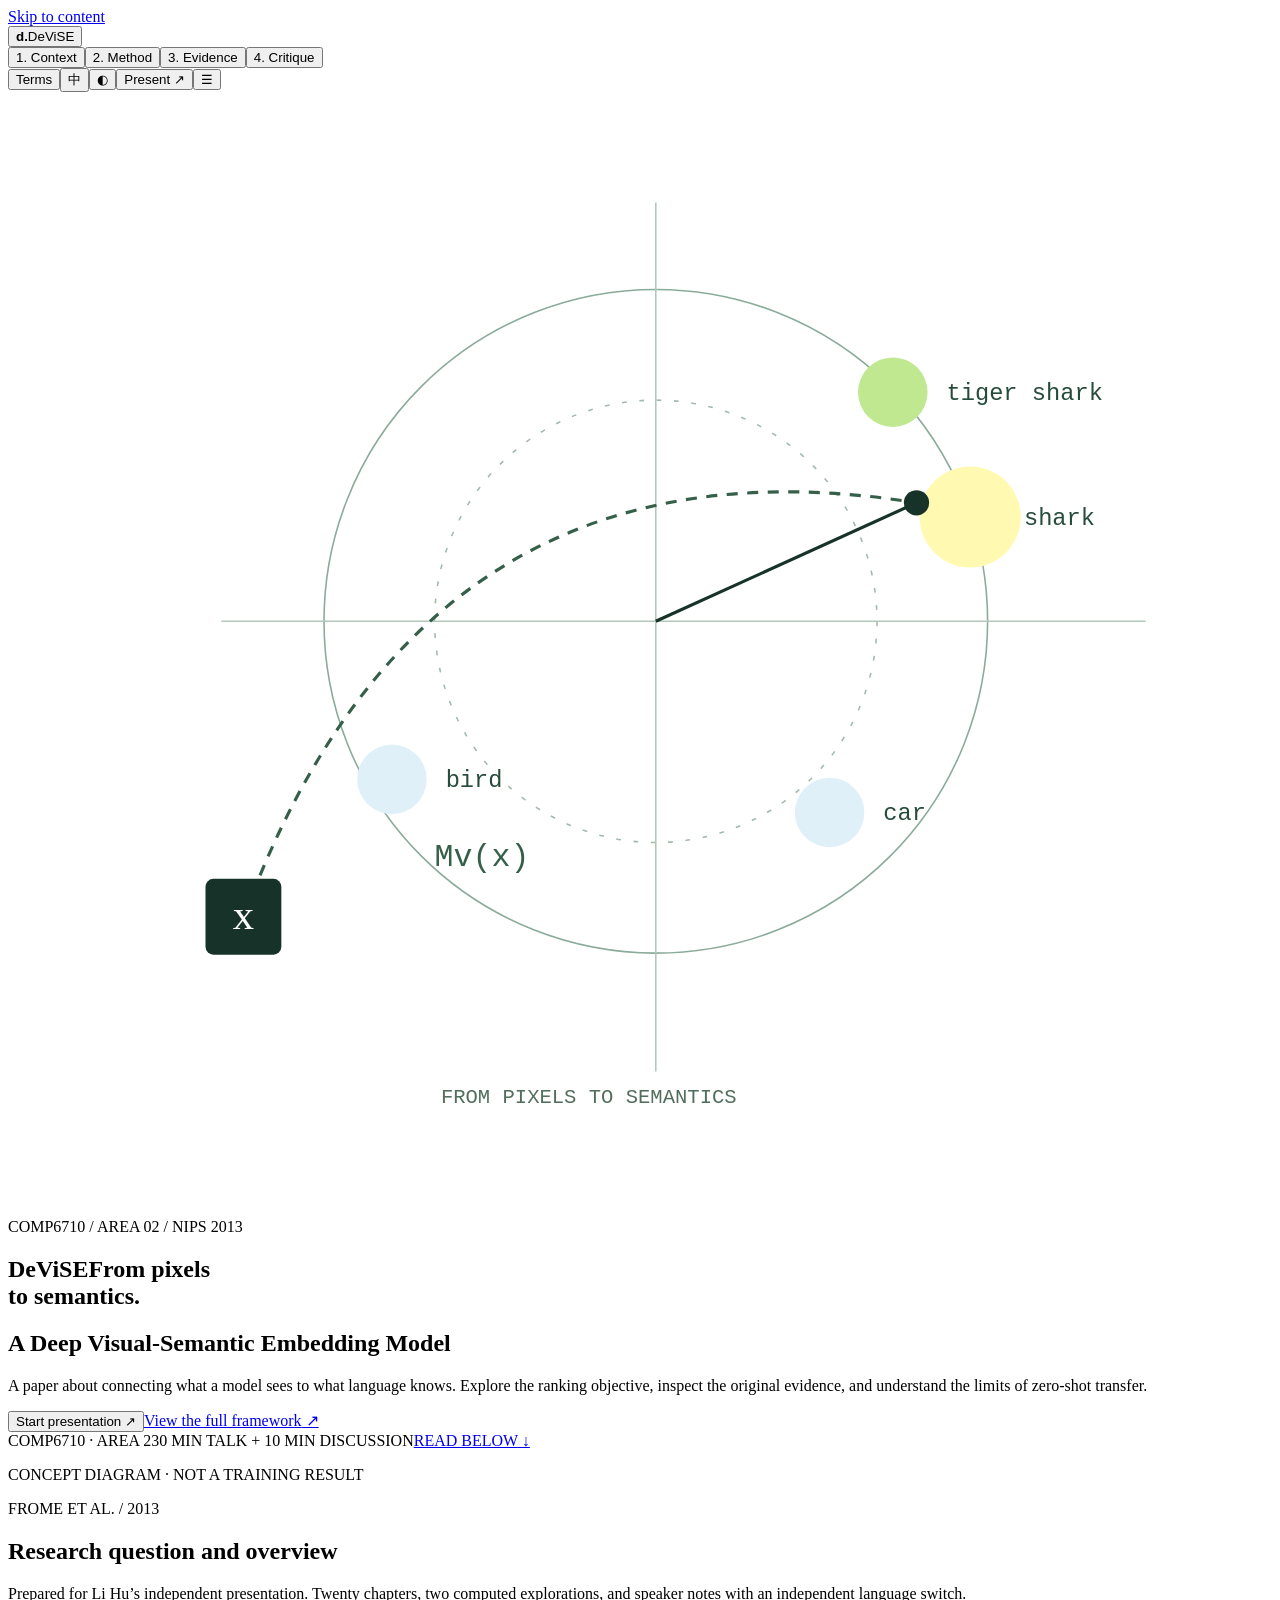
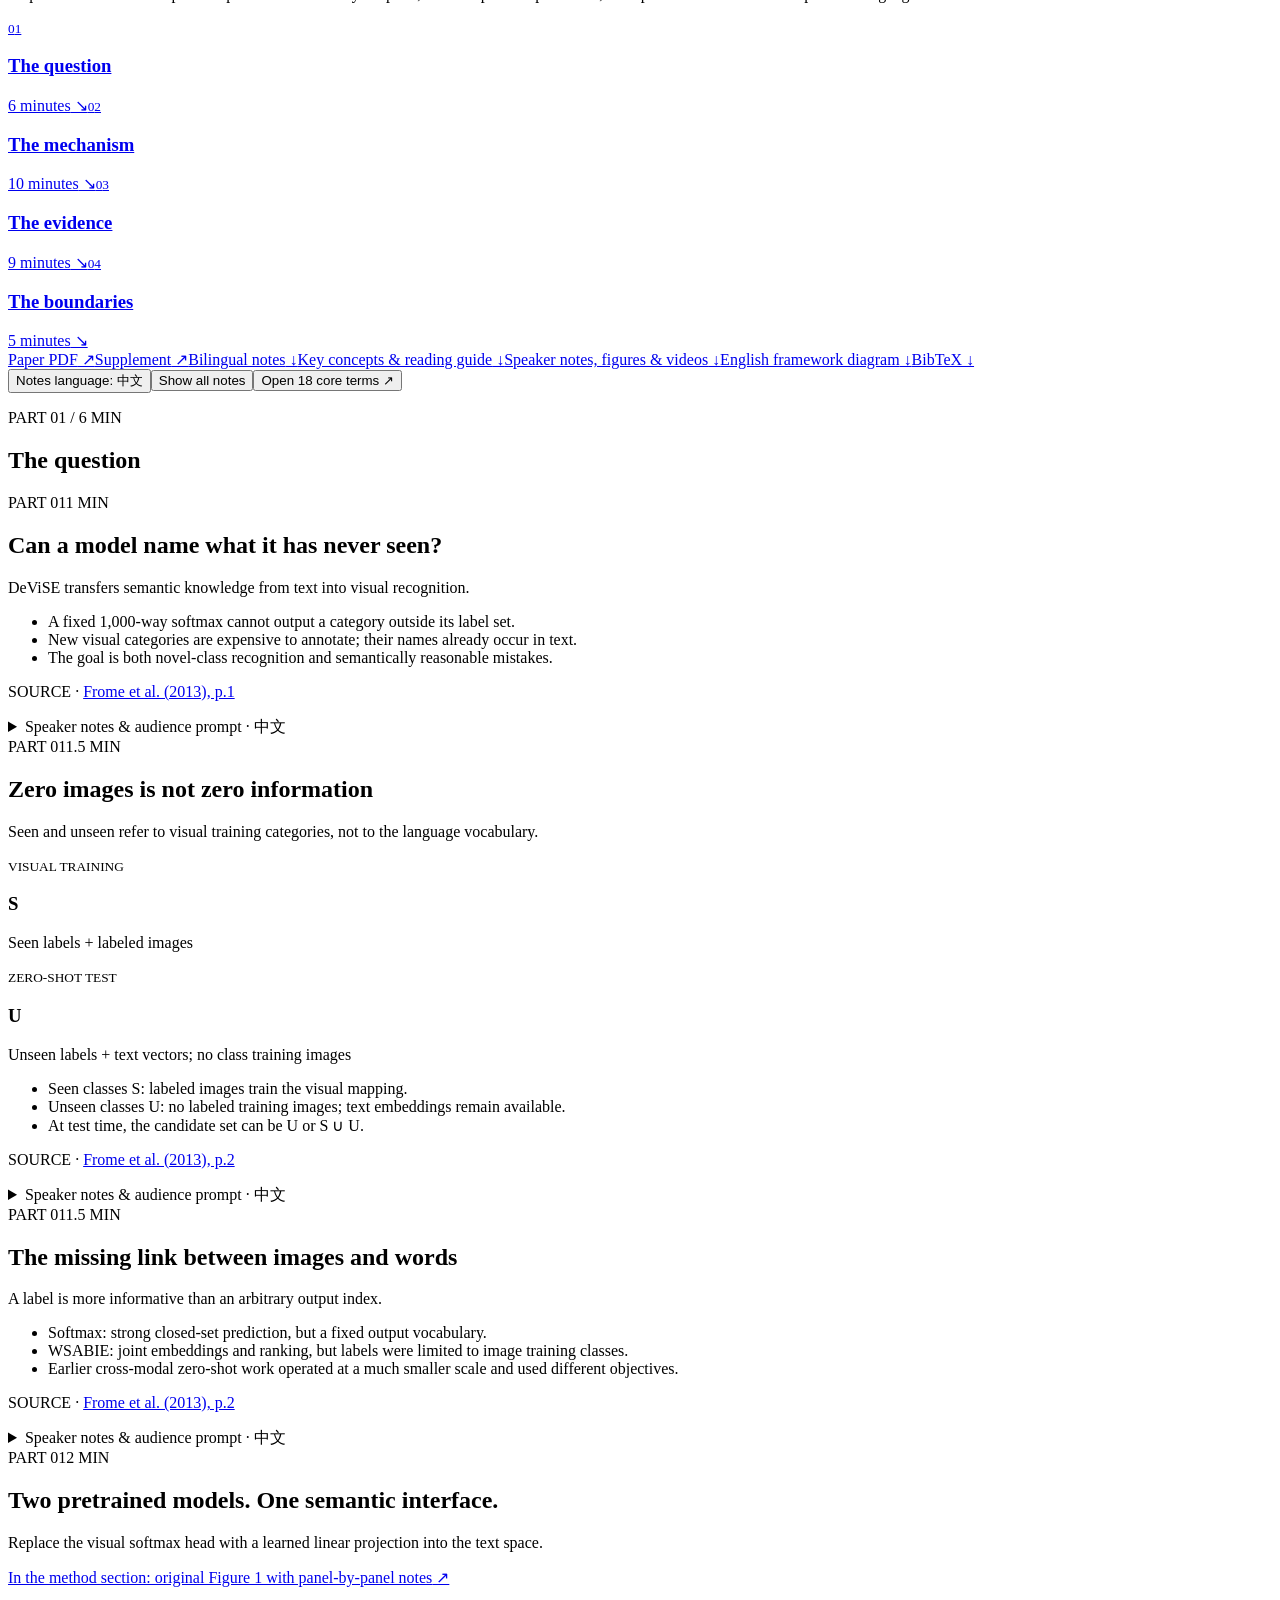
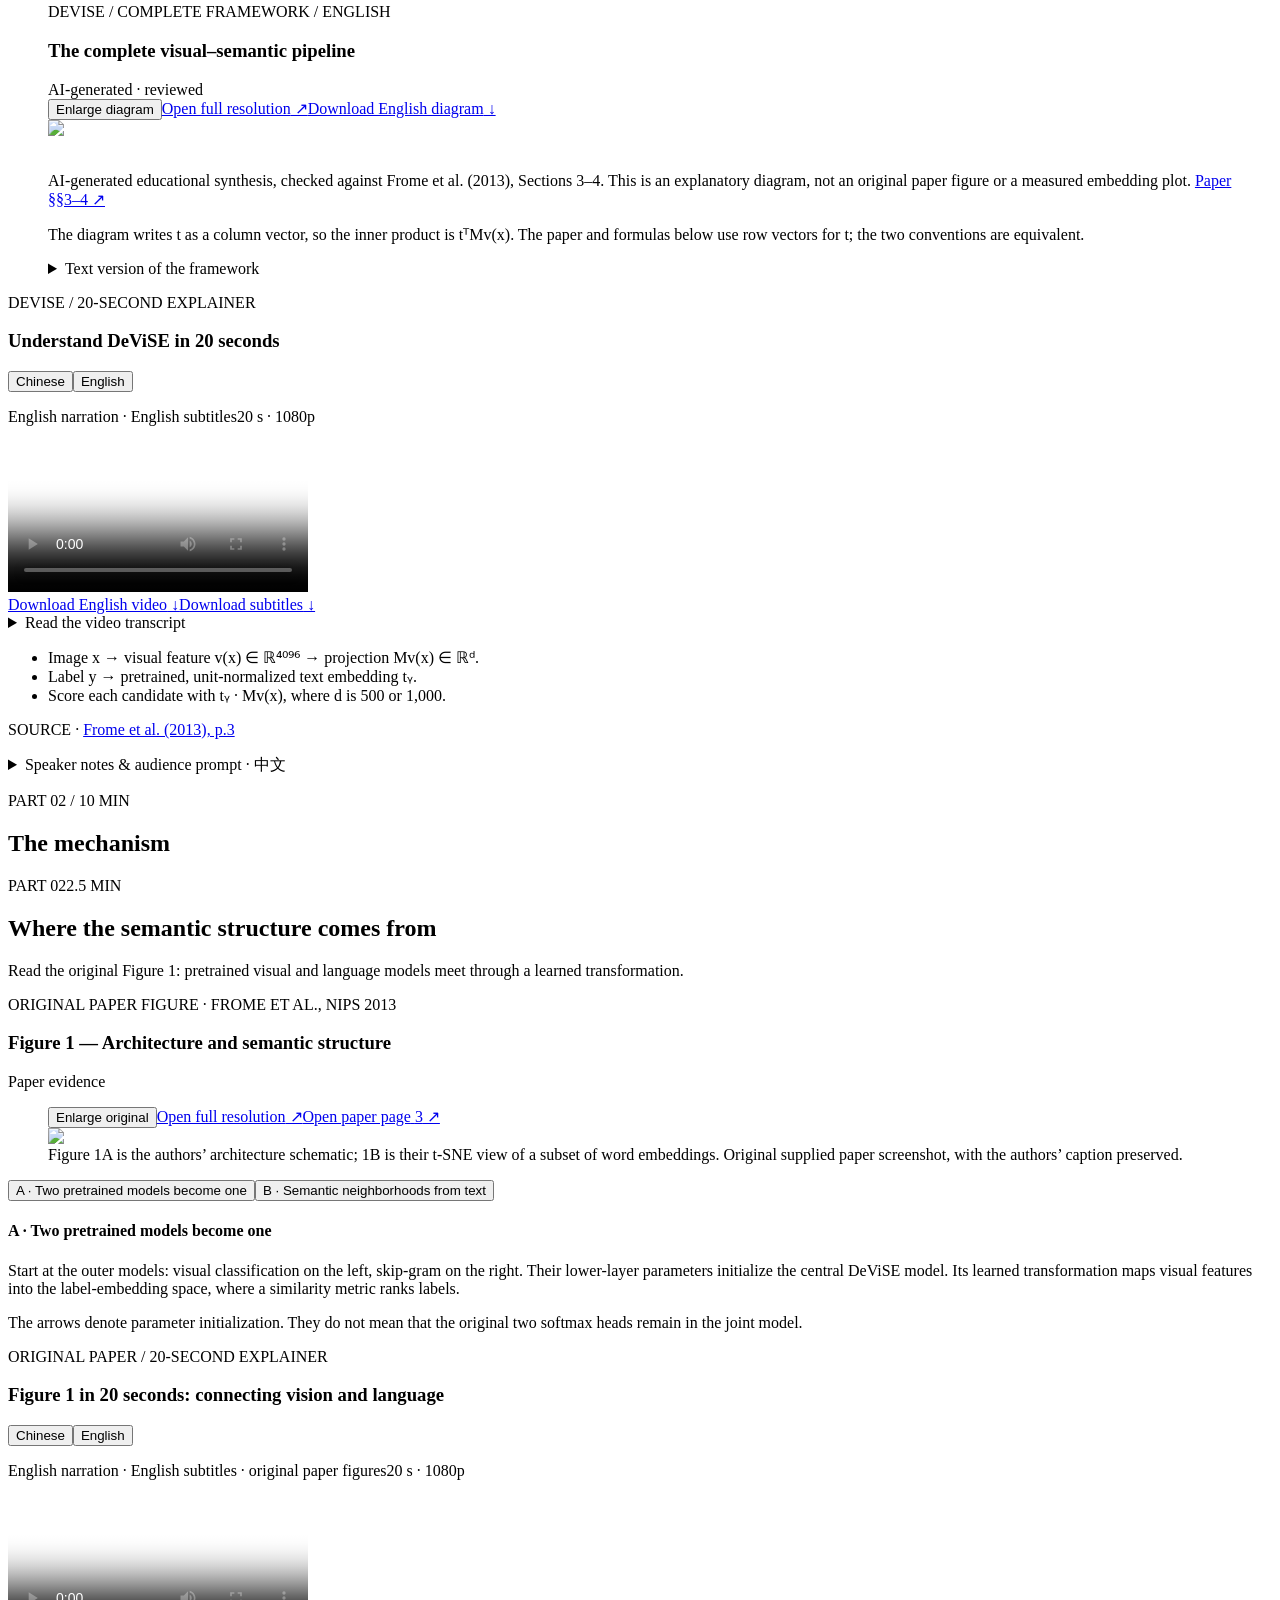
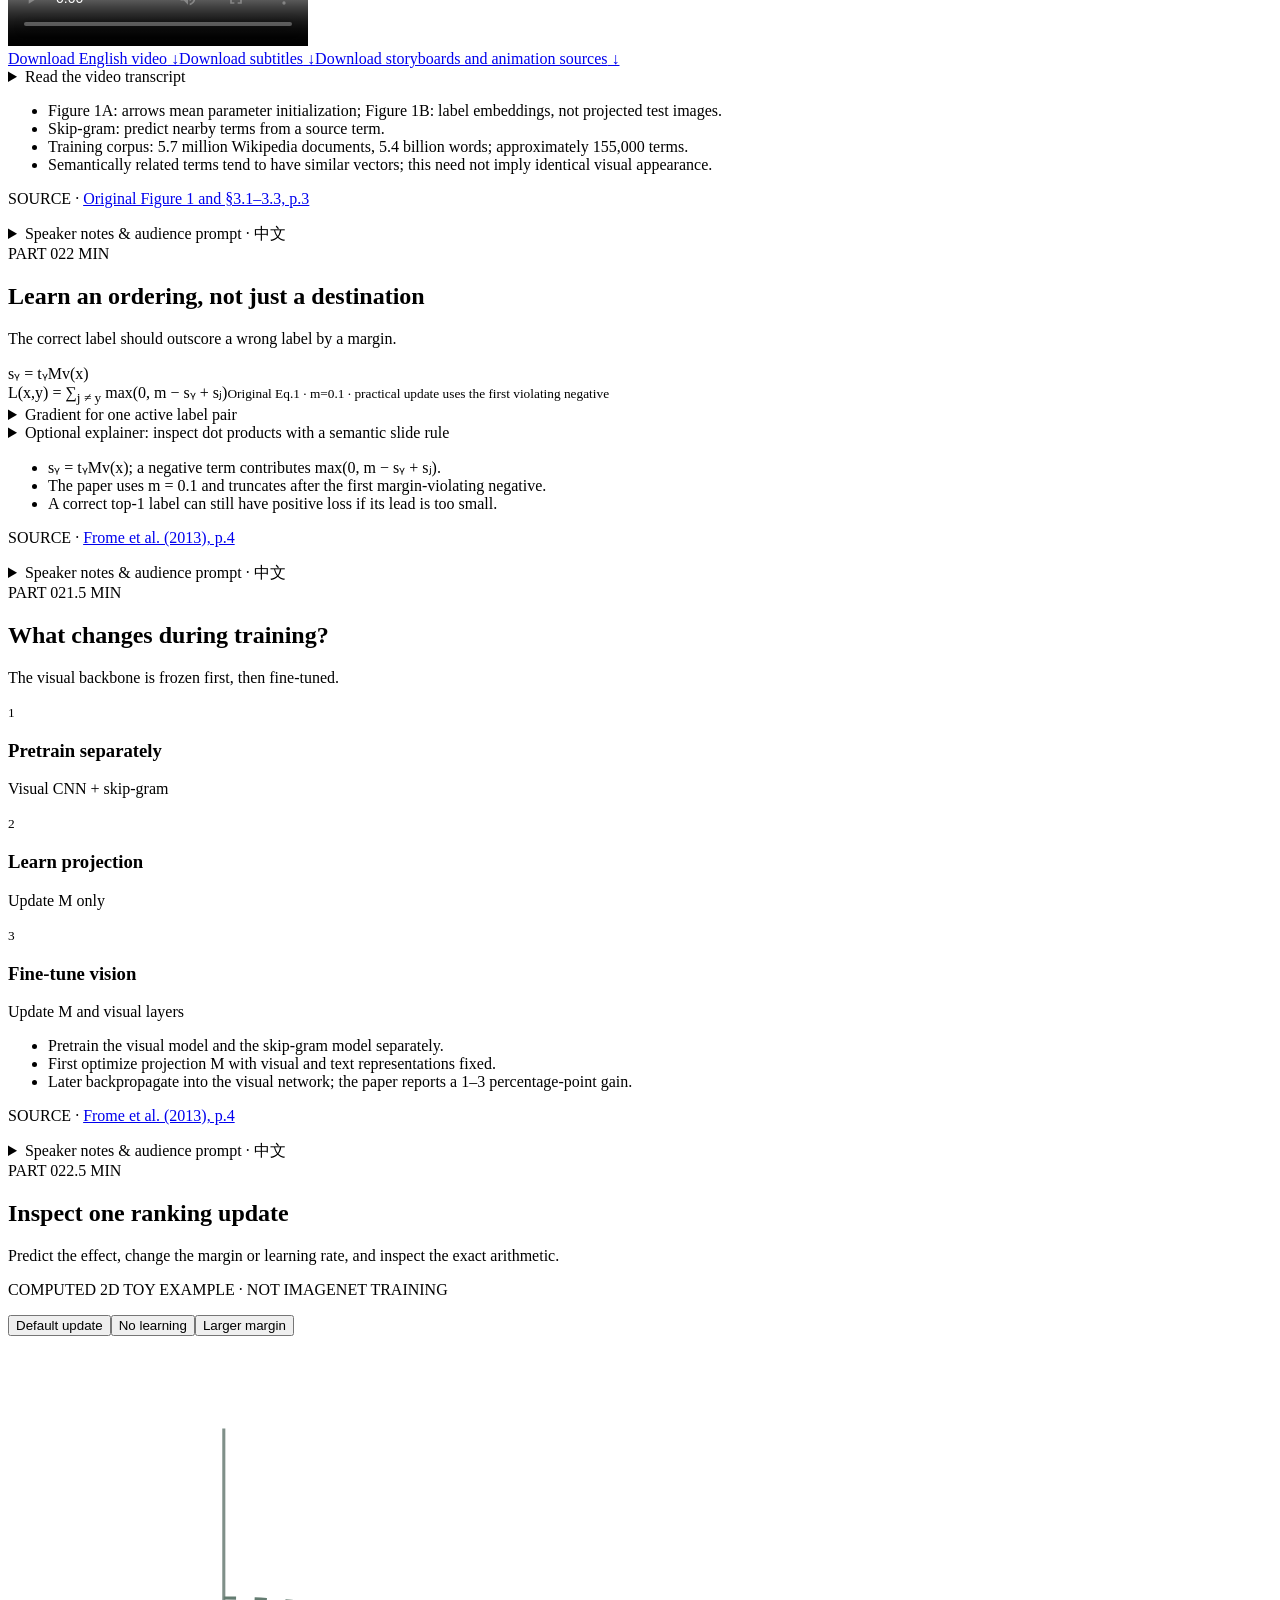
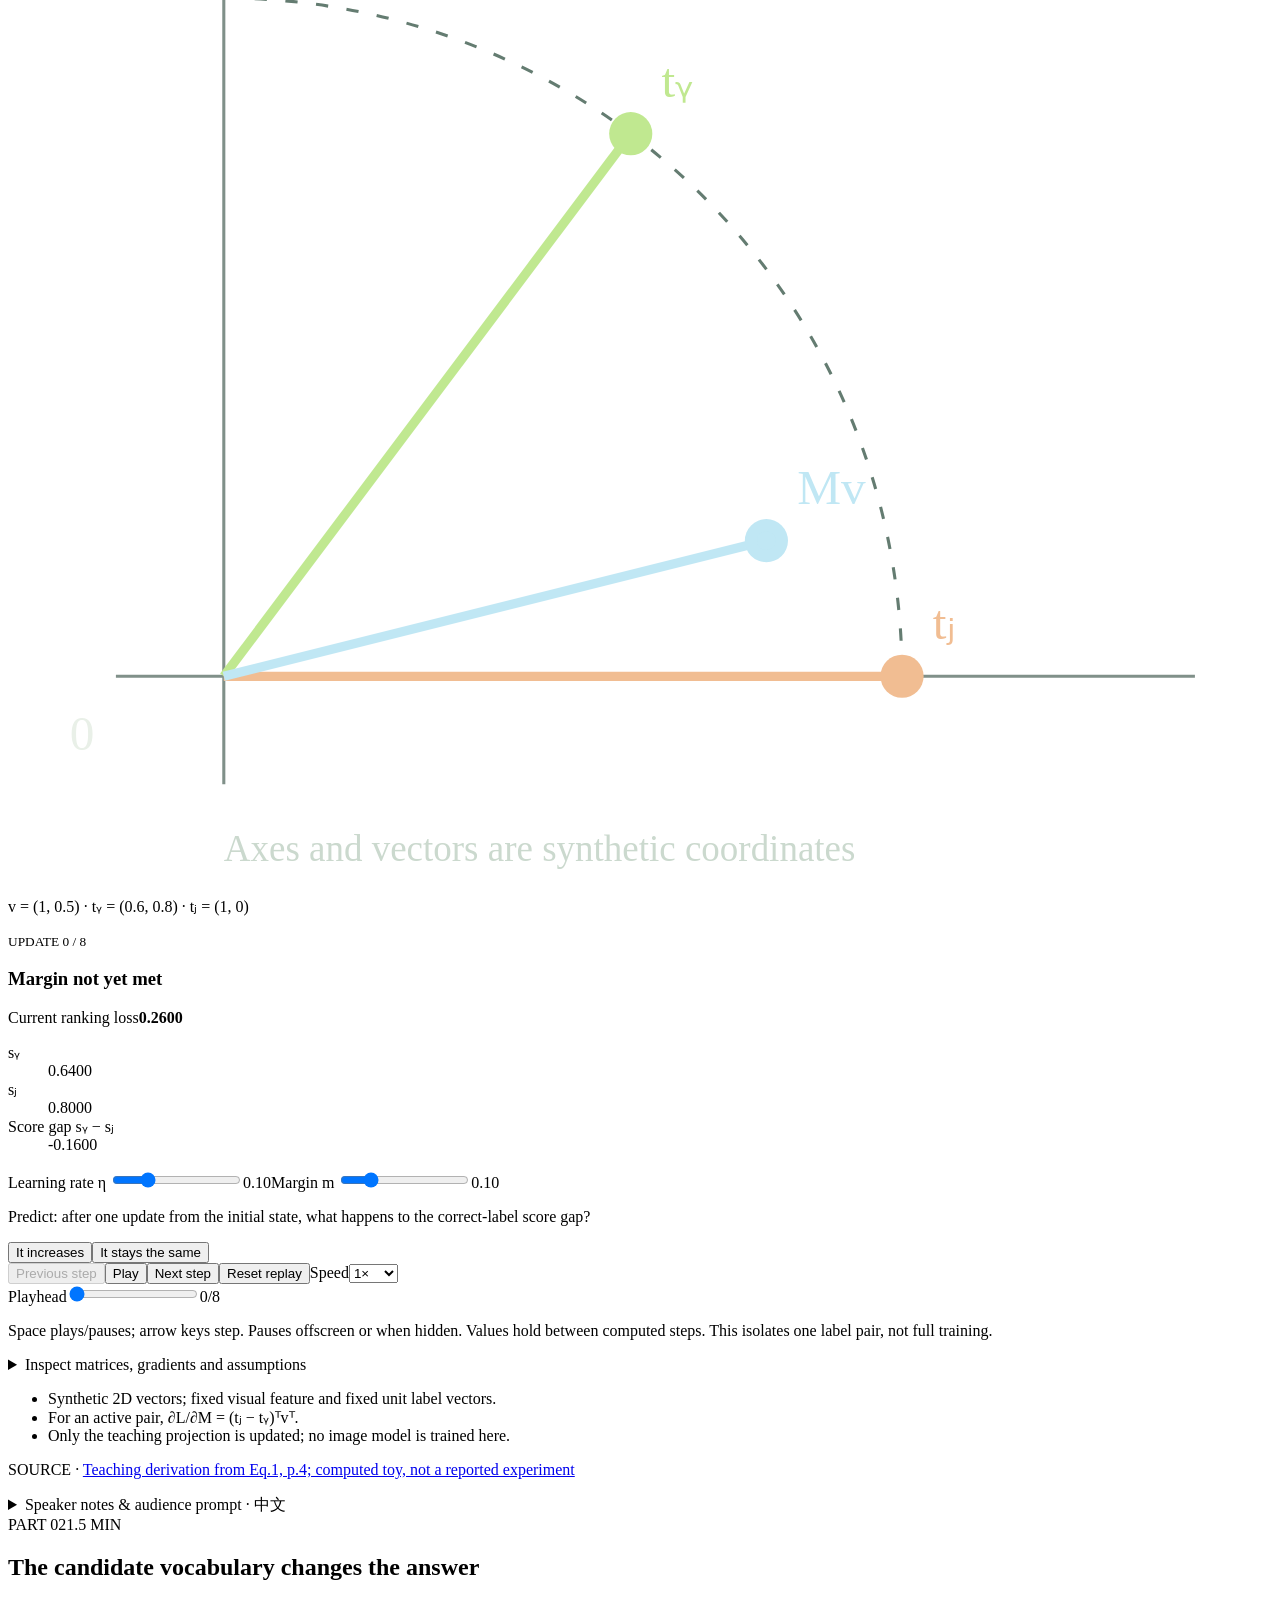
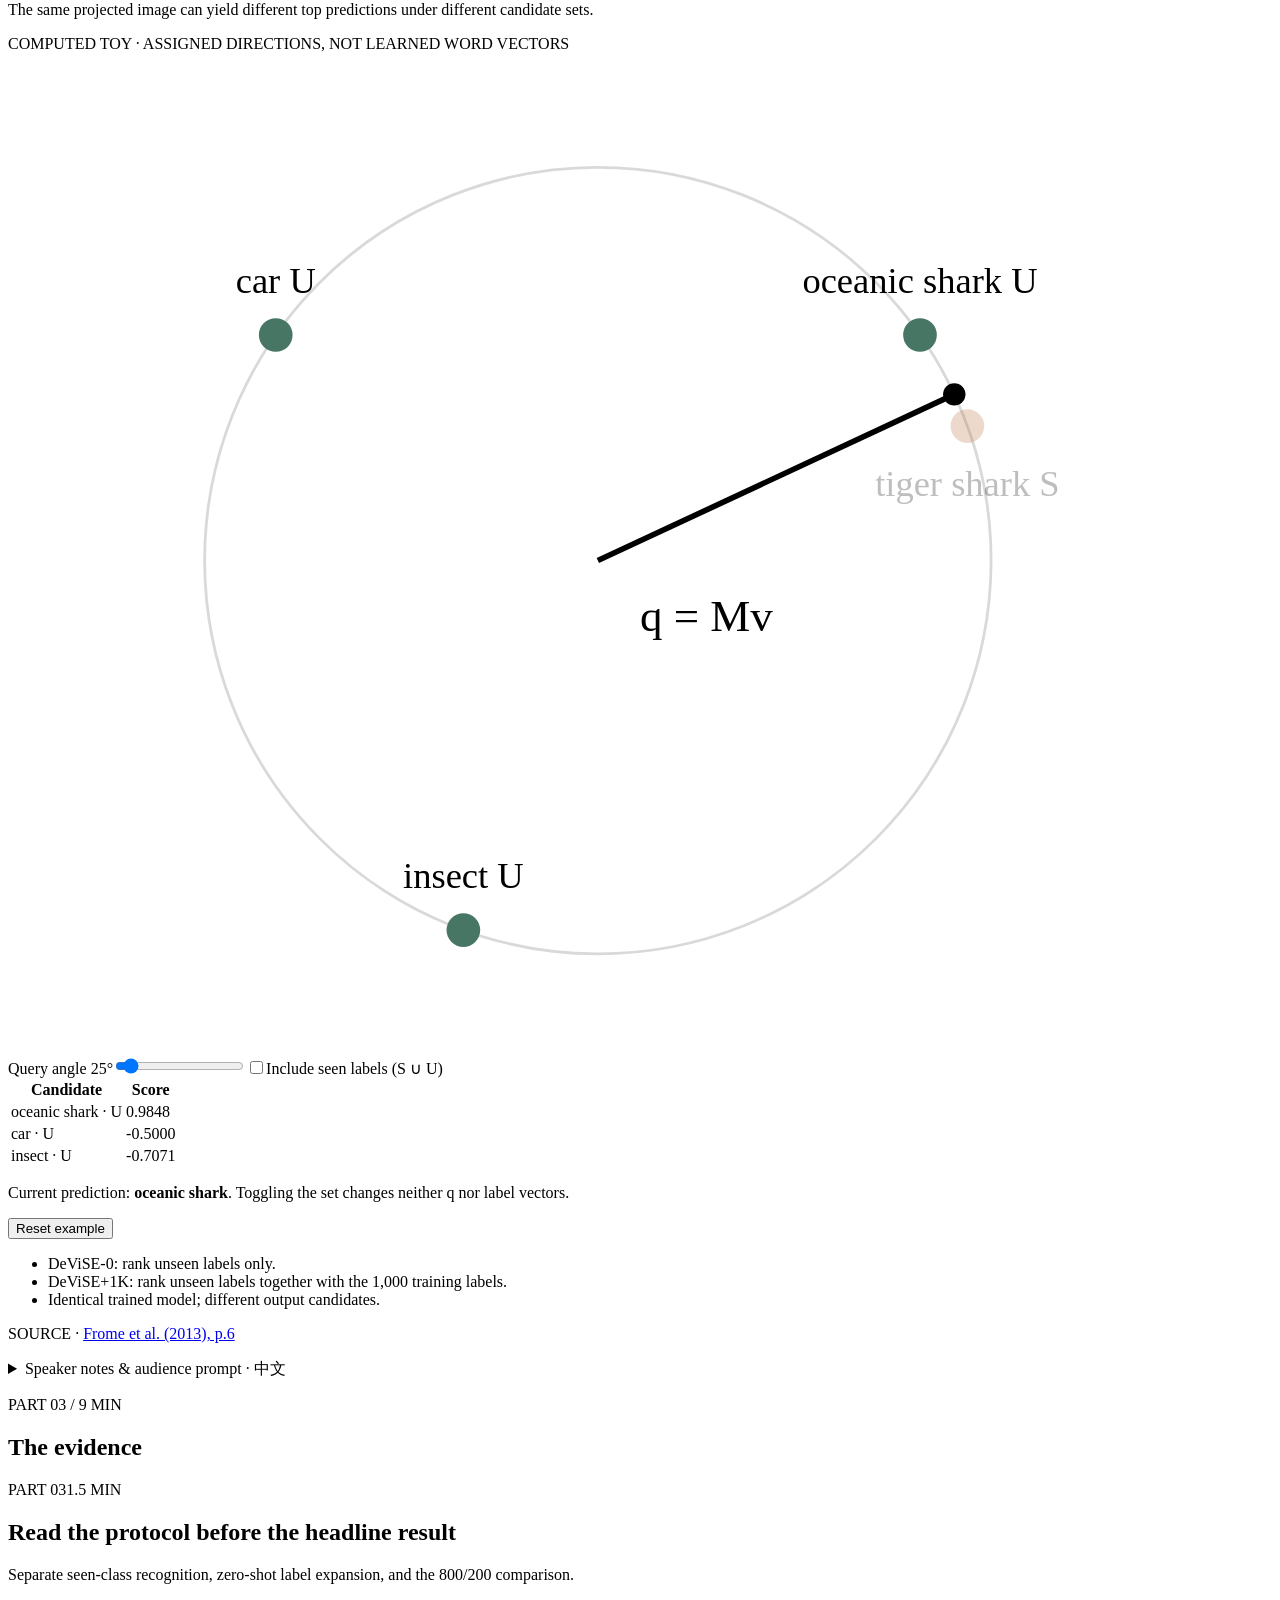
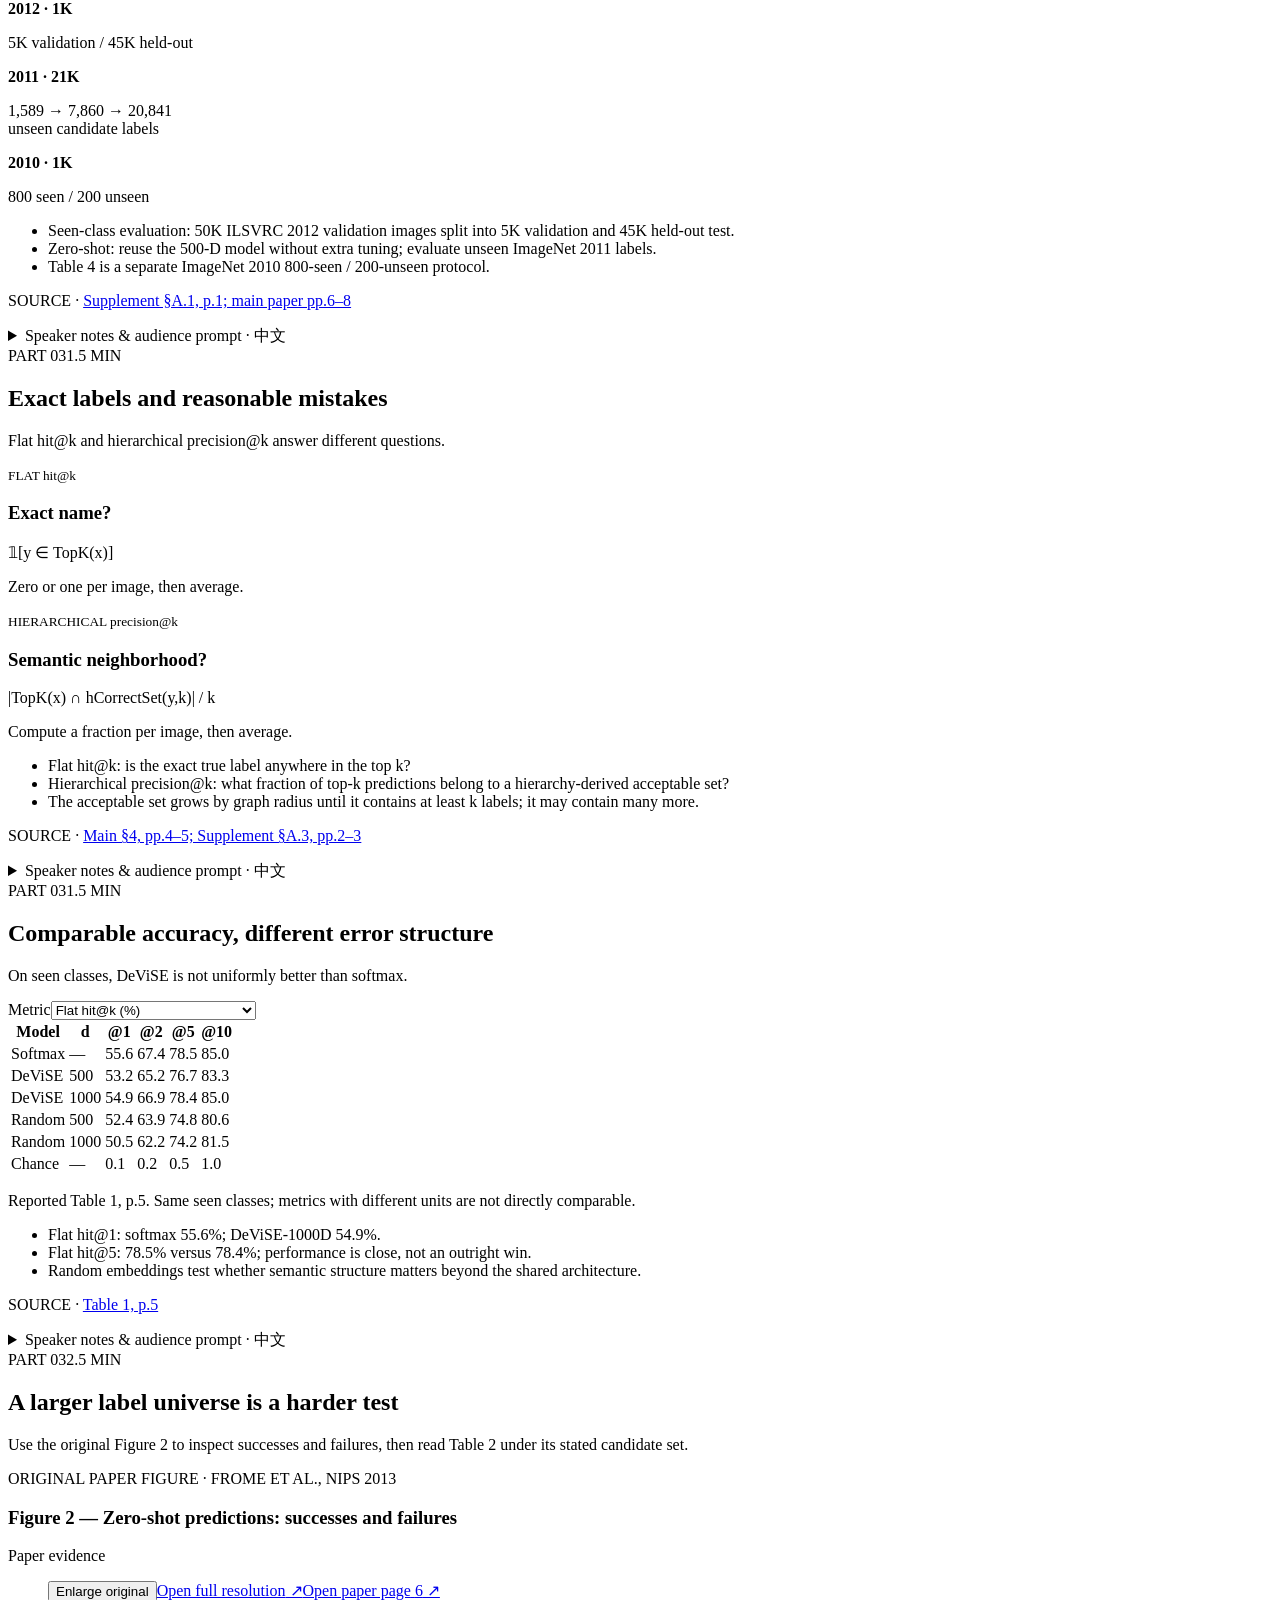
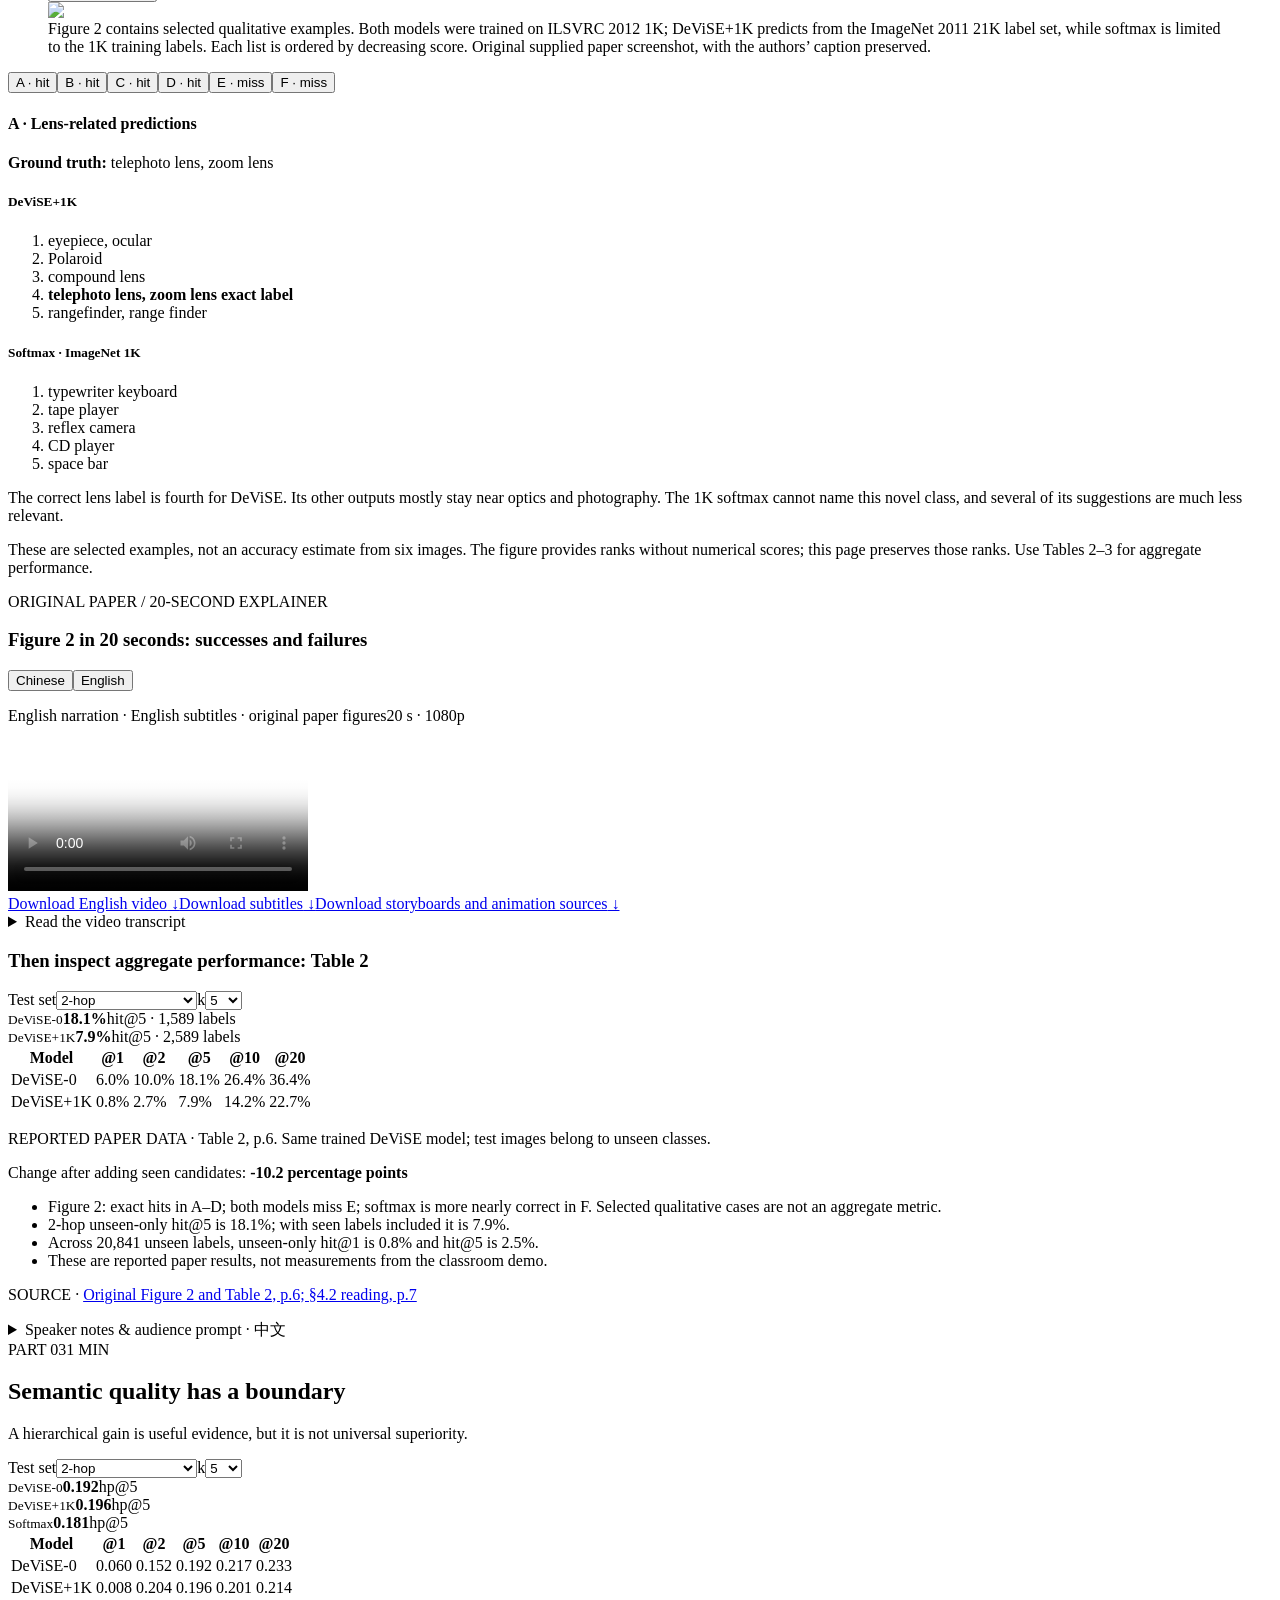
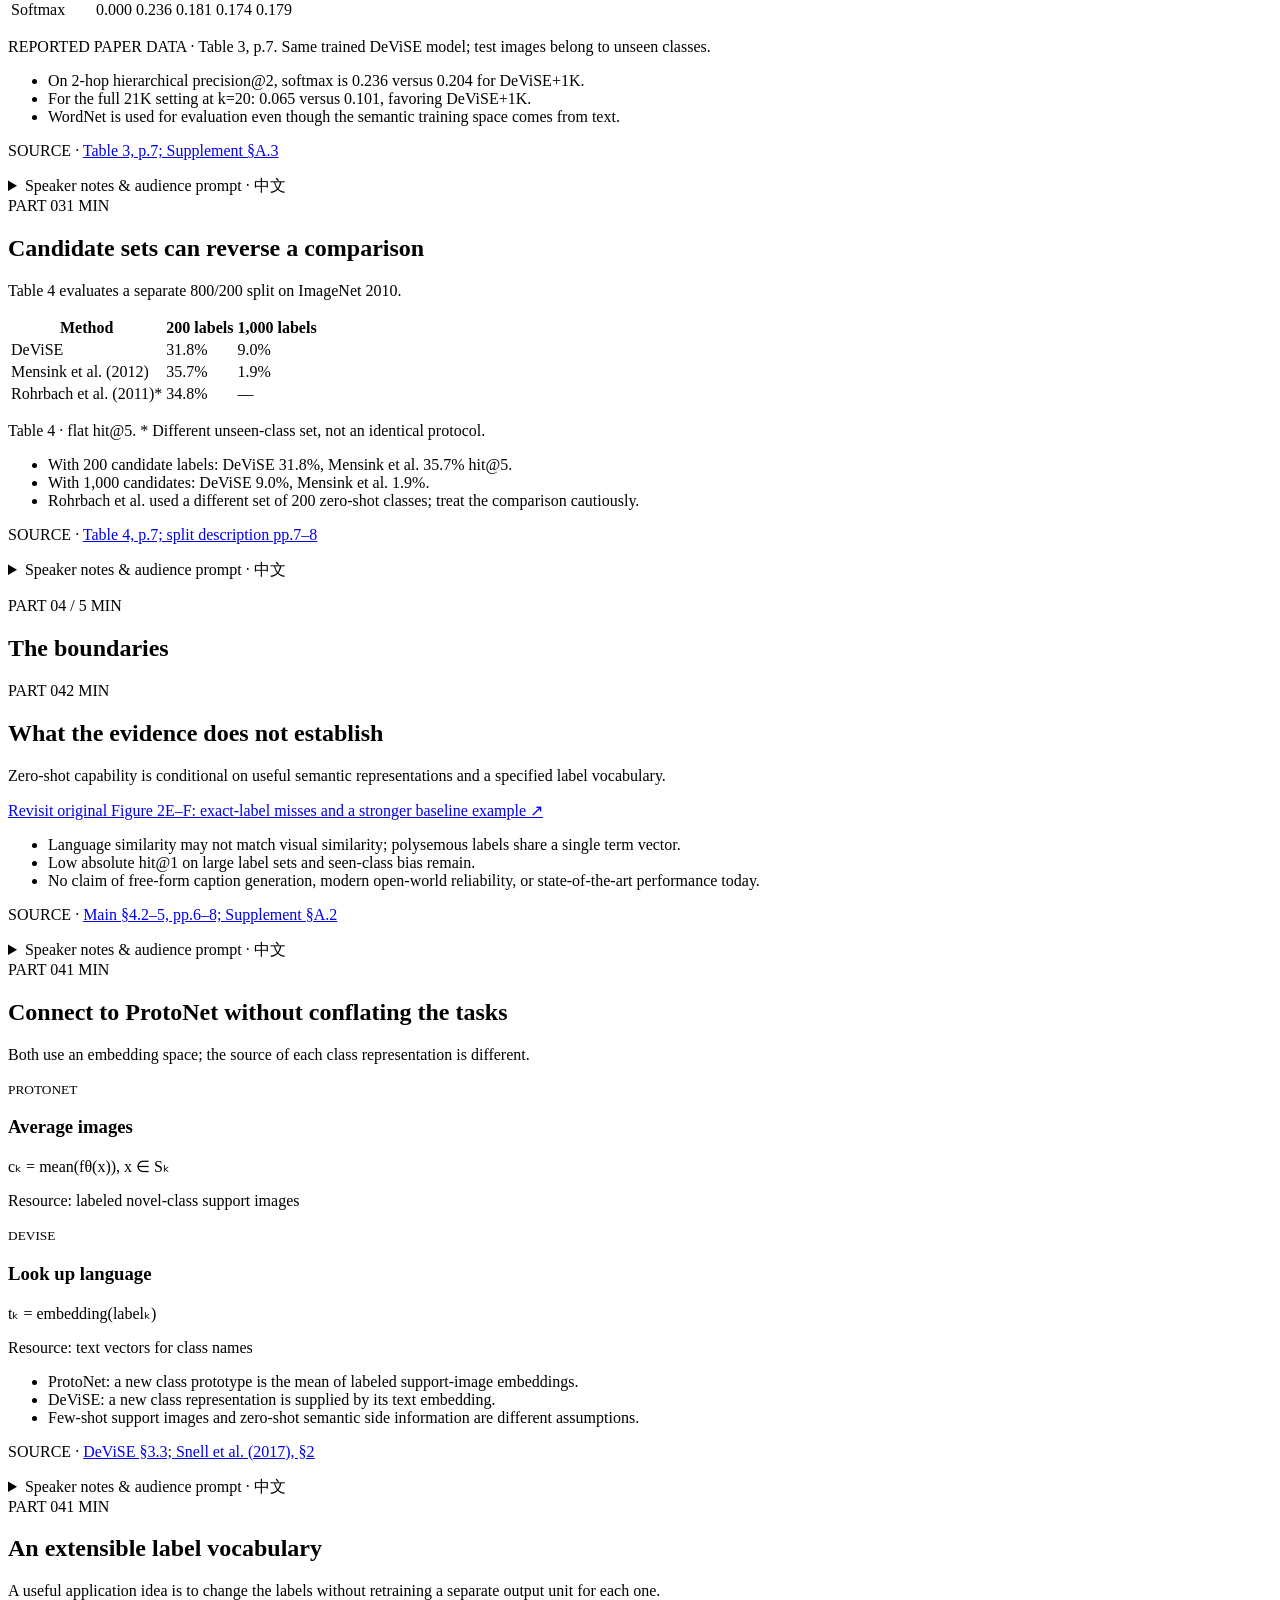
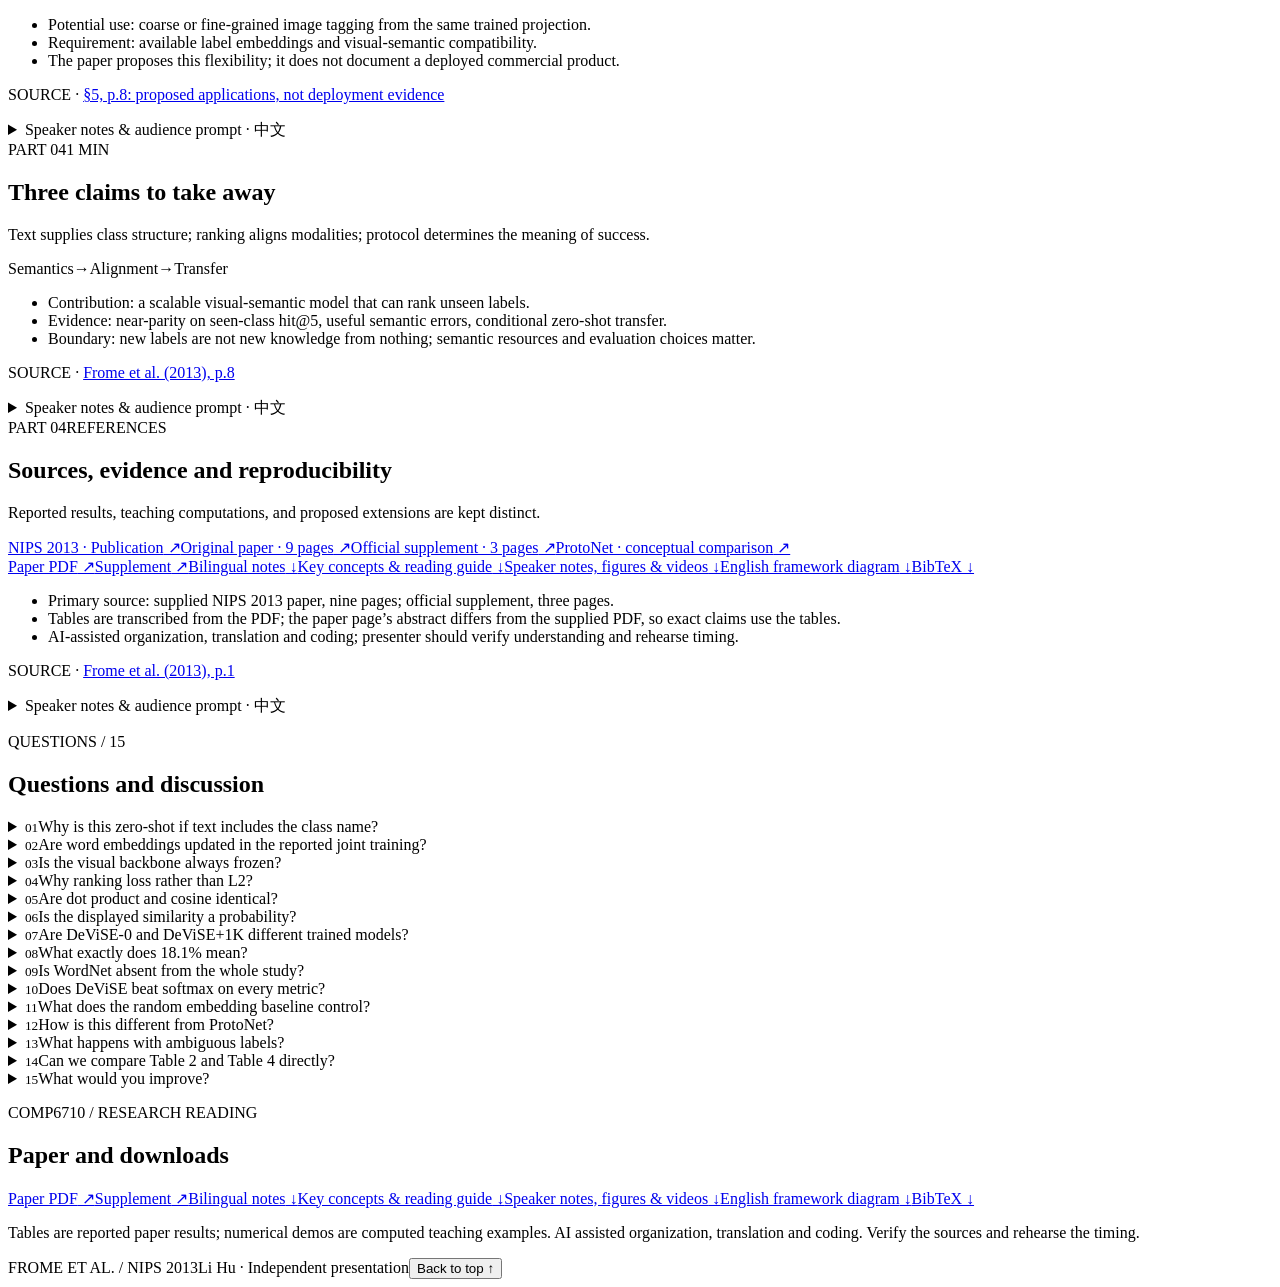
==== commit e21f0130: "Integrate figure videos and natural transitions into bilingual speaker notes" ====
--- a/index.html
+++ b/index.html
@@ -1,13 +1,11 @@
-<!DOCTYPE html><html lang="en"><head><meta charSet="utf-8"/><meta name="viewport" content="width=device-width, initial-scale=1"/><link rel="stylesheet" href="/devise-presentation/_next/static/css/89e511a7821b432e.css" data-precedence="next"/><link rel="preload" as="script" fetchPriority="low" href="/devise-presentation/_next/static/chunks/webpack-39199d9f638e292b.js"/><script src="/devise-presentation/_next/static/chunks/44338aef-d790153d0c5d8b81.js" async=""></script><script src="/devise-presentation/_next/static/chunks/506-1101757fb45f50ac.js" async=""></script><script src="/devise-presentation/_next/static/chunks/main-app-239586df09fe8f2a.js" async=""></script><script src="/devise-presentation/_next/static/chunks/680-dc846493cf5ba7b2.js" async=""></script><script src="/devise-presentation/_next/static/chunks/app/page-9fe43695e6af297f.js" async=""></script><link rel="icon" href="/devise-presentation/favicon.svg"/><title>DeViSE | COMP6710 Zero-shot Learning</title><meta name="description" content="DeViSE · Frome et al., NIPS 2013 · Research presentation, original evidence and computed teaching explorations."/><script src="/devise-presentation/_next/static/chunks/polyfills-42372ed130431b0a.js" noModule=""></script></head><body><div hidden=""><!--$--><!--/$--></div><div class="site "><a class="skip" href="#main">Skip to content</a><header class=""><button class="brand"><b>d.</b><span>DeViSE</span></button><nav aria-label="Four-part presentation navigation"><button class="">1<!-- -->. <!-- -->Context</button><button class="">2<!-- -->. <!-- -->Method</button><button class="">3<!-- -->. <!-- -->Evidence</button><button class="">4<!-- -->. <!-- -->Critique</button></nav><div class="header-actions"><button class="terms-button">Terms</button><button class="circle" aria-label="Switch to Chinese">中</button><button class="circle" aria-label="Toggle theme">◐</button><button class="header-present">Present<!-- --> ↗</button><button class="menu-button" aria-label="Open menu" aria-expanded="false">☰</button></div></header><main id="main"><section class="hero"><svg class="hero-diagram" viewBox="0 0 800 700" aria-hidden="true"><circle cx="410" cy="335" r="210" fill="none" stroke="#8aab9a"></circle><circle cx="410" cy="335" r="140" fill="none" stroke="#a3baab" stroke-dasharray="3 8"></circle><path d="M135 335H720M410 70V620" stroke="#b4c7bb"></path><g><circle cx="560" cy="190" r="22" fill="#c0e890"></circle><text x="594" y="195" fill="#274c3c" font-size="15" font-family="monospace">tiger shark</text></g><g><circle cx="609" cy="269" r="32" fill="#fff9b1"></circle><text x="643" y="274" fill="#274c3c" font-size="15" font-family="monospace">shark</text></g><g><circle cx="520" cy="456" r="22" fill="#e0f0f8"></circle><text x="554" y="461" fill="#274c3c" font-size="15" font-family="monospace">car</text></g><g><circle cx="243" cy="435" r="22" fill="#e0f0f8"></circle><text x="277" y="440" fill="#274c3c" font-size="15" font-family="monospace">bird</text></g><path d="M150 520Q265 210 575 260" fill="none" stroke="#355f49" stroke-width="2" stroke-dasharray="7 6"></path><rect x="125" y="498" width="48" height="48" rx="5" fill="#173329"></rect><text x="149" y="530" fill="#fff" text-anchor="middle" font-family="serif" font-size="27">x</text><circle cx="575" cy="260" r="8" fill="#173329"></circle><path d="M410 335L575 260" stroke="#173329" stroke-width="2"></path><text x="270" y="490" fill="#355f49" font-family="monospace" font-size="20">Mv(x)</text><text x="274" y="640" fill="#526e5c" font-family="monospace" font-size="13">FROM PIXELS TO SEMANTICS</text></svg><div class="hero-content"><p class="eyebrow">COMP6710 / AREA 02 / NIPS 2013</p><h1>DeViSE<span>From pixels<br/>to semantics.</span></h1><h2>A Deep Visual-Semantic Embedding Model</h2><p class="hero-summary">A paper about connecting what a model sees to what language knows. Explore the ranking objective, inspect the original evidence, and understand the limits of zero-shot transfer.</p><div class="hero-buttons"><button class="solid">Start presentation<!-- --> ↗</button><a href="#framework-diagram">View the full framework<!-- --> ↗</a></div></div><div class="hero-bottom"><span>COMP6710 · AREA 2</span><span>30 MIN TALK + 10 MIN DISCUSSION</span><a href="#overview">READ BELOW<!-- --> ↓</a></div><p class="image-disclosure">CONCEPT DIAGRAM · NOT A TRAINING RESULT</p></section><section class="track overview" id="overview"><div class="section-heading"><div><p class="eyebrow">FROME ET AL. / 2013</p><h2>Research question and overview</h2></div><p>Prepared for Li Hu’s independent presentation. Twenty chapters, two computed explorations, and speaker notes with an independent language switch.</p></div><div class="part-grid"><a href="#part-1"><small>0<!-- -->1</small><h3>The question</h3><span>6<!-- --> <!-- -->minutes<!-- --> ↘</span></a><a href="#part-2"><small>0<!-- -->2</small><h3>The mechanism</h3><span>10<!-- --> <!-- -->minutes<!-- --> ↘</span></a><a href="#part-3"><small>0<!-- -->3</small><h3>The evidence</h3><span>9<!-- --> <!-- -->minutes<!-- --> ↘</span></a><a href="#part-4"><small>0<!-- -->4</small><h3>The boundaries</h3><span>5<!-- --> <!-- -->minutes<!-- --> ↘</span></a></div><div class="downloads"><a href="/devise-presentation/sources/devise-nips2013.pdf" target="_blank" rel="noreferrer">Paper PDF<!-- --> ↗</a><a href="/devise-presentation/sources/devise-supplement.pdf" target="_blank" rel="noreferrer">Supplement<!-- --> ↗</a><a href="/devise-presentation/sources/speaker-notes.md" download="">Bilingual notes<!-- --> ↓</a><a href="/devise-presentation/sources/critical-reading-guide.md" download="">Key concepts &amp; reading guide<!-- --> ↓</a><a href="/devise-presentation/sources/paper-figure-speaker-pack.zip" download="">Speaker notes with original figures<!-- --> ↓</a><a href="/devise-presentation/media/devise-framework-en.png" download="">English framework diagram<!-- --> ↓</a><a href="/devise-presentation/sources/references.bib" download="">BibTeX ↓</a></div><div class="reading-controls"><button>Notes language<!-- -->: <!-- -->中文</button><button aria-pressed="false">Show all notes</button><button>Open 18 core terms<!-- --> ↗</button></div></section><section id="part-1" class="part-section"><div class="track part-heading"><p class="eyebrow">PART 0<!-- -->1<!-- --> / <!-- -->6<!-- --> MIN</p><h2>The question</h2></div><div class=""><div class="track"><article class="chapter " id="question"><div class="chapter-meta"><span>PART 0<!-- -->1</span><span>1 MIN</span></div><h2>Can a model name what it has never seen?</h2><p class="lead">DeViSE transfers semantic knowledge from text into visual recognition.</p><ul class="points"><li>A fixed 1,000-way softmax cannot output a category outside its label set.</li><li>New visual categories are expensive to annotate; their names already occur in text.</li><li>The goal is both novel-class recognition and semantically reasonable mistakes.</li></ul><p class="source">SOURCE<!-- --> · <a href="/devise-presentation/sources/devise-nips2013.pdf#page=1" target="_blank" rel="noreferrer">Frome et al. (2013), p.1</a></p><details class="speaker-notes"><summary>Speaker notes &amp; audience prompt<!-- --> · <!-- -->中文</summary><p lang="zh-CN">先区分“新图片”和“新类别”。普通分类器能识别另一张狗的照片，因为训练类别中有狗；但它的输出层没有的新标签，无法直接输出。DeViSE 想知道，能否让文本知识为新类别提供表示。这是 Area 2 的迁移与零样本学习问题。模型并不是凭空获得知识：它看过相关类别的图片，也通过文本接触过新类别名称。整场展示都要保留这个区分。</p><blockquote lang="zh-CN">如果输出层没有“鲨鱼”，固定 softmax 能预测它吗？</blockquote></details></article></div></div><div class=""><div class="track"><article class="chapter " id="setting"><div class="chapter-meta"><span>PART 0<!-- -->1</span><span>1.5 MIN</span></div><h2>Zero images is not zero information</h2><p class="lead">Seen and unseen refer to visual training categories, not to the language vocabulary.</p><div class="two-cards"><div><small>VISUAL TRAINING</small><h3>S</h3><p>Seen labels + labeled images</p></div><div><small>ZERO-SHOT TEST</small><h3>U</h3><p>Unseen labels + text vectors; no class training images</p></div></div><ul class="points"><li>Seen classes S: labeled images train the visual mapping.</li><li>Unseen classes U: no labeled training images; text embeddings remain available.</li><li>At test time, the candidate set can be U or S ∪ U.</li></ul><p class="source">SOURCE<!-- --> · <a href="/devise-presentation/sources/devise-nips2013.pdf#page=2" target="_blank" rel="noreferrer">Frome et al. (2013), p.2</a></p><details class="speaker-notes"><summary>Speaker notes &amp; audience prompt<!-- --> · <!-- -->中文</summary><p lang="zh-CN">假设训练类别中有虎鲨、牛鲨，但测试类别的图片没有用于训练。语言模型仍可能有该类别的词向量，视觉网络则把图片投影到同一个语义坐标系。这与 ProtoNet 不同：ProtoNet 通常拿到每个新类的少量标注支持图像，求出均值原型；DeViSE 使用文本提供的类别表示。还要区分测试图片集合和候选标签集合：允许预测已见标签，不等于把已见类图片混入零样本测试集。</p><blockquote lang="zh-CN">未见类别仍然有哪些可用信息？</blockquote></details></article></div></div><div class=""><div class="track"><article class="chapter " id="gap"><div class="chapter-meta"><span>PART 0<!-- -->1</span><span>1.5 MIN</span></div><h2>The missing link between images and words</h2><p class="lead">A label is more informative than an arbitrary output index.</p><ul class="points"><li>Softmax: strong closed-set prediction, but a fixed output vocabulary.</li><li>WSABIE: joint embeddings and ranking, but labels were limited to image training classes.</li><li>Earlier cross-modal zero-shot work operated at a much smaller scale and used different objectives.</li></ul><p class="source">SOURCE<!-- --> · <a href="/devise-presentation/sources/devise-nips2013.pdf#page=2" target="_blank" rel="noreferrer">Frome et al. (2013), p.2</a></p><details class="speaker-notes"><summary>Speaker notes &amp; audience prompt<!-- --> · <!-- -->中文</summary><p lang="zh-CN">这篇论文并不是分别发明了词向量、卷积网络或零样本学习。其贡献是结合预训练视觉特征、从无标注文本学习的语义空间以及排序目标，并扩大到 ImageNet 规模。论文讨论的 Socher 系统涉及 8 个已见类和 2 个未见类；DeViSE 考察 1,000 个已见类以及约两万个未见标签。这是作者对研究缺口的定位，不能据此把提升完全归因于规模，因为网络、文本表示和损失函数也变了。</p><blockquote lang="zh-CN">语义标签解决了哪一个“只扩大 softmax”难以解决的问题？</blockquote></details></article></div></div><div class=""><div class="track"><article class="chapter " id="architecture"><div class="chapter-meta"><span>PART 0<!-- -->1</span><span>2 MIN</span></div><h2>Two pretrained models. One semantic interface.</h2><p class="lead">Replace the visual softmax head with a learned linear projection into the text space.</p><p class="original-reference"><a href="/devise-presentation/media/originals/devise-figure-1.png" target="_blank" rel="noreferrer">In the method section: original Figure 1 with panel-by-panel notes<!-- --> ↗</a></p><figure class="framework-figure" id="framework-diagram"><div class="framework-heading"><div><p class="eyebrow">DEVISE / COMPLETE FRAMEWORK / ENGLISH</p><h3>The complete visual–semantic pipeline</h3></div><span class="framework-badge">AI-generated · reviewed</span></div><div class="framework-actions"><button type="button" aria-pressed="false" aria-controls="framework-image-region">Enlarge diagram</button><a href="/devise-presentation/media/devise-framework-en.png" target="_blank" rel="noreferrer">Open full resolution<!-- --> ↗</a><a href="/devise-presentation/media/devise-framework-en.png" download="">Download English diagram<!-- --> ↓</a></div><div id="framework-image-region" class="framework-image-region " role="region" aria-label="English DeViSE framework diagram; scroll horizontally when enlarged"><img alt="English DeViSE framework: separate skip-gram and visual CNN pretraining, visual projection into fixed label embeddings with hinge ranking loss, and candidate-label ranking for zero-shot inference." loading="lazy" width="1672" height="941" decoding="async" data-nimg="1" class="framework-image" style="color:transparent" src="/devise-presentation/media/devise-framework-en.webp"/></div><figcaption><p>AI-generated educational synthesis, checked against Frome et al. (2013), Sections 3–4. This is an explanatory diagram, not an original paper figure or a measured embedding plot.<!-- --> <a href="/devise-presentation/sources/devise-nips2013.pdf#page=3" target="_blank" rel="noreferrer">Paper §§3–4<!-- --> ↗</a></p><p>The diagram writes t as a column vector, so the inner product is tᵀMv(x). The paper and formulas below use row vectors for t; the two conventions are equivalent.</p></figcaption><details class="framework-transcript"><summary>Text version of the framework</summary><ol><li>Pretrain separately: learn unit-norm label embeddings with skip-gram on unlabeled text; train a visual CNN on labeled ImageNet images, then remove its softmax output.</li><li>Align: project 4,096-dimensional visual features through M into the 500- or 1,000-dimensional semantic space. The hinge-ranking objective pushes the correct-label score above a competing-label score by a margin of 0.1.</li><li>Train: first update M only, then fine-tune the visual CNN as well. Text embeddings remain fixed. In practice, the paper samples false labels until the first margin violation and uses Adagrad learning rates.</li><li>Infer: embed a new image and rank candidate labels by dot product. Unseen classes need text embeddings, but no labeled visual training examples. The candidate set may be unseen-only or include seen classes too.</li><li>Evaluate: use flat hit@k and hierarchical precision@k; always specify the candidate set when interpreting zero-shot results.</li></ol><p>Labels inside the diagram remain English; this text follows the page language.</p></details></figure><section class="framework-video" id="framework-video" lang="en" aria-labelledby="framework-video-heading"><div class="framework-video-heading"><div><p class="eyebrow">DEVISE / 20-SECOND EXPLAINER</p><h3 id="framework-video-heading">Understand DeViSE in 20 seconds</h3></div><div class="framework-video-languages" role="group" aria-label="Video language"><button type="button" lang="en" aria-pressed="false" aria-controls="framework-video-player">Chinese</button><button type="button" lang="en" aria-pressed="true" aria-controls="framework-video-player">English</button></div></div><p class="framework-video-description">English narration · English subtitles<span>20 s · 1080p</span></p><video id="framework-video-player" controls="" playsInline="" preload="metadata" poster="/devise-presentation/media/devise-20s-en.jpg" aria-label="DeViSE — English" aria-describedby="framework-video-transcript" lang="en"><source src="/devise-presentation/media/devise-20s-en.mp4" type="video/mp4"/><track kind="captions" src="/devise-presentation/media/devise-20s-en.vtt" srcLang="en" label="English"/><a href="/devise-presentation/media/devise-20s-en.mp4">Download the video to watch</a></video><div class="framework-video-links"><a href="/devise-presentation/media/devise-20s-en.mp4" download="">Download English video<!-- --> ↓</a><a href="/devise-presentation/media/devise-20s-en.srt" download="">Download subtitles<!-- --> ↓</a></div><details class="framework-video-transcript"><summary>Read the video transcript</summary><p id="framework-video-transcript" lang="en">Can a model recognize classes it&#x27;s never trained on? DeViSE learns word embeddings and visual features. Then it maps images into a shared space, so the correct labels score higher. It can even predict unseen classes, if their word embeddings are available.</p></details></section><ul class="points"><li>Image x → visual feature v(x) ∈ ℝ⁴⁰⁹⁶ → projection Mv(x) ∈ ℝᵈ.</li><li>Label y → pretrained, unit-normalized text embedding tᵧ.</li><li>Score each candidate with tᵧ · Mv(x), where d is 500 or 1,000.</li></ul><p class="source">SOURCE<!-- --> · <a href="/devise-presentation/sources/devise-nips2013.pdf#page=3" target="_blank" rel="noreferrer">Frome et al. (2013), p.3</a></p><details class="speaker-notes"><summary>Speaker notes &amp; audience prompt<!-- --> · <!-- -->中文</summary><p lang="zh-CN">先用原文 Figure 1 解释信息流，再讲损失。左边是视觉识别预训练网络，右边从文本学习词向量，中间去掉视觉 softmax，学习从视觉特征到语言空间的变换。这个投影是跨模态的桥梁，并不执行 ProtoNet 的支持样本均值运算。词向量给出语义空间中的目标位置，训练图片教会投影如何靠近合适的目标。t-SNE 图只展示语义邻域，不是分类器真正使用的低维坐标。</p><blockquote lang="zh-CN">哪个组件连接视觉表示和语言表示？</blockquote></details></article></div></div></section><section id="part-2" class="part-section"><div class="track part-heading"><p class="eyebrow">PART 0<!-- -->2<!-- --> / <!-- -->10<!-- --> MIN</p><h2>The mechanism</h2></div><div class=""><div class="track"><article class="chapter " id="representation"><div class="chapter-meta"><span>PART 0<!-- -->2</span><span>2.5 MIN</span></div><h2>Where the semantic structure comes from</h2><p class="lead">Read the original Figure 1: pretrained visual and language models meet through a learned transformation.</p><section class="original-evidence" id="paper-figure-1" aria-labelledby="paper-figure-1-title"><div class="original-heading"><div><p class="eyebrow">ORIGINAL PAPER FIGURE · FROME ET AL., NIPS 2013</p><h3 id="paper-figure-1-title">Figure <!-- -->1<!-- --> — <!-- -->Architecture and semantic structure</h3></div><span class="original-badge">Paper evidence</span></div><figure class="original-figure"><div class="original-actions"><button type="button" aria-pressed="false" aria-controls="paper-figure-1-image">Enlarge original</button><a href="/devise-presentation/media/originals/devise-figure-1.png" target="_blank" rel="noreferrer">Open full resolution<!-- --> ↗</a><a href="/devise-presentation/sources/devise-nips2013.pdf#page=3" target="_blank" rel="noreferrer">Open paper page<!-- --> <!-- -->3<!-- --> ↗</a></div><div id="paper-figure-1-image" class="original-image-region " role="region" aria-label="Original paper image; scroll horizontally when enlarged"><img alt="Original Figure 1: A shows visual/DeViSE/skip-gram architectures and parameter initialization; B shows t-SNE of label embeddings." loading="lazy" width="2692" height="1092" decoding="async" data-nimg="1" style="color:transparent" src="/devise-presentation/media/originals/devise-figure-1.png"/></div><figcaption>Figure 1A is the authors’ architecture schematic; 1B is their t-SNE view of a subset of word embeddings.<!-- --> <!-- -->Original supplied paper screenshot, with the authors’ caption preserved.</figcaption></figure><div class="original-selector" role="group" aria-label="Choose a figure reading"><button aria-pressed="true">A · Two pretrained models become one</button><button aria-pressed="false">B · Semantic neighborhoods from text</button></div><div class="original-reading"><h4>A · Two pretrained models become one</h4><p>Start at the outer models: visual classification on the left, skip-gram on the right. Their lower-layer parameters initialize the central DeViSE model. Its learned transformation maps visual features into the label-embedding space, where a similarity metric ranks labels.</p><p class="original-caution">The arrows denote parameter initialization. They do not mean that the original two softmax heads remain in the joint model.</p></div><section class="framework-video" id="paper-figure-1-video" lang="en" aria-labelledby="paper-figure-1-video-heading"><div class="framework-video-heading"><div><p class="eyebrow">ORIGINAL PAPER / 20-SECOND EXPLAINER</p><h3 id="paper-figure-1-video-heading">Figure 1 in 20 seconds: connecting vision and language</h3></div><div class="framework-video-languages" role="group" aria-label="Video language"><button type="button" lang="en" aria-pressed="false" aria-controls="paper-figure-1-video-player">Chinese</button><button type="button" lang="en" aria-pressed="true" aria-controls="paper-figure-1-video-player">English</button></div></div><p class="framework-video-description">English narration · English subtitles · original paper figures<span>20 s · 1080p</span></p><video id="paper-figure-1-video-player" controls="" playsInline="" preload="metadata" poster="/devise-presentation/media/devise-figure-1-en.jpg" aria-label="Figure 1 — English" aria-describedby="paper-figure-1-video-transcript" lang="en"><source src="/devise-presentation/media/devise-figure-1-en.mp4" type="video/mp4"/><track kind="captions" src="/devise-presentation/media/devise-figure-1-en.vtt" srcLang="en" label="English"/><a href="/devise-presentation/media/devise-figure-1-en.mp4">Download the video to watch</a></video><div class="framework-video-links"><a href="/devise-presentation/media/devise-figure-1-en.mp4" download="">Download English video<!-- --> ↓</a><a href="/devise-presentation/media/devise-figure-1-en.srt" download="">Download subtitles<!-- --> ↓</a><a href="/devise-presentation/sources/paper-figure-videos-source.zip" download="">Download storyboards and animation sources<!-- --> ↓</a></div><details class="framework-video-transcript"><summary>Read the video transcript</summary><p id="paper-figure-1-video-transcript" lang="en">How does DeViSE connect vision and language? It combines a pretrained visual network with fixed word embeddings. A learned projection aligns images with label vectors. Panel B shows semantic neighborhoods among labels, not image predictions.</p></details></section></section><ul class="points"><li>Figure 1A: arrows mean parameter initialization; Figure 1B: label embeddings, not projected test images.</li><li>Skip-gram: predict nearby terms from a source term.</li><li>Training corpus: 5.7 million Wikipedia documents, 5.4 billion words; approximately 155,000 terms.</li><li>Semantically related terms tend to have similar vectors; this need not imply identical visual appearance.</li></ul><p class="source">SOURCE<!-- --> · <a href="/devise-presentation/sources/devise-nips2013.pdf#page=3" target="_blank" rel="noreferrer">Original Figure 1 and §3.1–3.3, p.3</a></p><details class="speaker-notes"><summary>Speaker notes &amp; audience prompt<!-- --> · <!-- -->中文</summary><p lang="zh-CN">我们先看作者的原始 Figure 1，而不是从我们自己的总结图开始。A 面板先看左右两端：左侧视觉网络已用 softmax 进行图像分类预训练；右侧 Skip-gram 通过预测邻近词学习词向量。指向中间的箭头写的是参数初始化，表示 DeViSE 从两侧继承预训练表示。联合模型移除视觉 softmax，学习通向语言空间的变换，再通过相似度比较图像投影与标签向量。视觉特征为 4,096 维，论文的标签嵌入为 500 或 1,000 维。
-
-再看 B 面板。这是作者对文本学习到的部分 ImageNet 1K 标签嵌入作出的 t-SNE 图，颜色区分狗、鸟、乐器等语义组。关键观察是：语言在跨模态对齐之前已提供结构。这不是测试图像预测图，二维图中的距离也不是分类分数；实际排序发生在更高维的嵌入空间。
-
-联合训练时，词向量单位归一化并保持固定。先学习投影，再微调视觉骨干。要区分各自角色：语言提供标签表示，有标注训练图像教会映射。这就为下一页的排序损失作了铺垫。</p><blockquote lang="zh-CN">哪个面板展示模型架构，哪个展示语义邻域？二维距离是预测分数吗？</blockquote></details></article></div></div><div class=""><div class="track"><article class="chapter " id="ranking"><div class="chapter-meta"><span>PART 0<!-- -->2</span><span>2 MIN</span></div><h2>Learn an ordering, not just a destination</h2><p class="lead">The correct label should outscore a wrong label by a margin.</p><div class="formula large">sᵧ = tᵧMv(x)<br/>L(x,y) = ∑<sub>j ≠ y</sub> max(0, m − sᵧ + sⱼ)<small>Original Eq.1 · m=0.1 · practical update uses the first violating negative</small></div><details><summary>Gradient for one active label pair</summary><p>When active:<!-- --> L = m + (tⱼ − tᵧ)Mv<br/>∂L/∂M = (tⱼ − tᵧ)ᵀvᵀ<br/>M′ = M − η(tⱼ − tᵧ)ᵀvᵀ</p><p>Dimensions: t is 1×d, v is D×1, M is d×D. An inactive term has zero gradient.</p></details><details class="semantic-supplement"><summary>Optional explainer: inspect dot products with a semantic slide rule</summary><p>Supplementary teaching instrument · scores computed from assigned 2D vectors. Original paper figures and experimental examples appear in the method and evidence sections.</p><iframe loading="lazy" src="/devise-presentation/media/semantic-instrument.html?lang=en&amp;theme=light" title="Semantic slide-rule comparator: computed dot-product teaching example" style="height:910px"></iframe><a href="/devise-presentation/media/semantic-instrument.html?lang=en&amp;theme=light" target="_blank" rel="noreferrer">Open the interactive instrument<!-- --> ↗</a></details><ul class="points"><li>sᵧ = tᵧMv(x); a negative term contributes max(0, m − sᵧ + sⱼ).</li><li>The paper uses m = 0.1 and truncates after the first margin-violating negative.</li><li>A correct top-1 label can still have positive loss if its lead is too small.</li></ul><p class="source">SOURCE<!-- --> · <a href="/devise-presentation/sources/devise-nips2013.pdf#page=4" target="_blank" rel="noreferrer">Frome et al. (2013), p.4</a></p><details class="speaker-notes"><summary>Speaker notes &amp; audience prompt<!-- --> · <!-- -->中文</summary><p lang="zh-CN">逐项解释：要求的间隔，减去正确标签分数，加上竞争标签分数。若正确标签已经领先至少一个间隔，这项损失为零；否则产生学习信号。公式写成求和，但实际算法随机检查负标签，在第一个违反间隔的标签处截断，因此不能说每次都遍历所有类别更新。作者称 L2 目标的准确率约为排序模型的一半，但正文没有完整对照表，应将它标为作者报告的观察，而不是普遍定理。
-
-可选补充：语义滑尺装置用三个指定的单位标签向量说明点积。改变查询方向，观察分数游标和读数。这里的分数是可复算教学值；原始 Figure 2 并未列出数值分数。</p><blockquote lang="zh-CN">m=0.1、sᵧ=0.60、sⱼ=0.55 时，损失是多少？</blockquote></details></article></div></div><div class=""><div class="track"><article class="chapter " id="training"><div class="chapter-meta"><span>PART 0<!-- -->2</span><span>1.5 MIN</span></div><h2>What changes during training?</h2><p class="lead">The visual backbone is frozen first, then fine-tuned.</p><div class="training-steps"><div><small>1</small><h3>Pretrain separately</h3><p>Visual CNN + skip-gram</p></div><div><small>2</small><h3>Learn projection</h3><p>Update M only</p></div><div><small>3</small><h3>Fine-tune vision</h3><p>Update M and visual layers</p></div></div><ul class="points"><li>Pretrain the visual model and the skip-gram model separately.</li><li>First optimize projection M with visual and text representations fixed.</li><li>Later backpropagate into the visual network; the paper reports a 1–3 percentage-point gain.</li></ul><p class="source">SOURCE<!-- --> · <a href="/devise-presentation/sources/devise-nips2013.pdf#page=4" target="_blank" rel="noreferrer">Frome et al. (2013), p.4</a></p><details class="speaker-notes"><summary>Speaker notes &amp; audience prompt<!-- --> · <!-- -->中文</summary><p lang="zh-CN">先区分初始化和联合训练。两个预训练模型提供良好起点，不意味着整个系统永久冻结。首先只训练 M，后来微调视觉层；语言表示仍作为固定的参照空间。原论文使用异步随机梯度下降和 Adagrad。课堂例子则刻意固定二维视觉特征，用普通梯度下降更新 M，以便核对排序损失的更新。它不复现原文的分布式优化或 ImageNet 训练。</p><blockquote lang="zh-CN">“DeViSE 只训练一个线性层”是完整描述吗？</blockquote></details></article></div></div><div class="dark-band"><div class="track"><article class="chapter lab-chapter" id="lab"><div class="chapter-meta"><span>PART 0<!-- -->2</span><span>2.5 MIN</span></div><h2>Inspect one ranking update</h2><p class="lead">Predict the effect, change the margin or learning rate, and inspect the exact arithmetic.</p><div class="algorithm-lab" tabindex="0" aria-label="Ranking loss experiment"><p class="evidence">COMPUTED 2D TOY EXAMPLE · NOT IMAGENET TRAINING</p><div class="preset-row"><button>Default update</button><button>No learning</button><button>Larger margin</button></div><div class="lab-grid"><div><svg viewBox="0 0 410 370" class="vector-plot" role="img" aria-label="Unit label vectors and current image projection"><path d="M35 305H385M70 340V30" stroke="#809089"></path><path d="M70 85A220 220 0 0 1 290 305" stroke="#647c71" fill="none" stroke-dasharray="4 6"></path><g><line x1="70" y1="305" x2="202" y2="129" stroke="#c0e890" stroke-width="3"></line><circle cx="202" cy="129" r="7" fill="#c0e890"></circle><text x="212" y="117" fill="#c0e890">tᵧ</text></g><g><line x1="70" y1="305" x2="290" y2="305" stroke="#f1bd92" stroke-width="3"></line><circle cx="290" cy="305" r="7" fill="#f1bd92"></circle><text x="300" y="293" fill="#f1bd92">tⱼ</text></g><g><line x1="70" y1="305" x2="245.99999999999997" y2="261" stroke="#c0e7f4" stroke-width="3"></line><circle cx="245.99999999999997" cy="261" r="7" fill="#c0e7f4"></circle><text x="255.99999999999997" y="249" fill="#c0e7f4">Mv</text></g><circle cx="245.99999999999997" cy="261" r="3" fill="#c0e7f4" opacity=".55"></circle><text x="20" y="329" fill="#e9f0e8">0</text><text x="70" y="365" fill="#cbd9ce" font-size="12">Axes and vectors are synthetic coordinates</text></svg><p class="caption">v = (1, 0.5) · tᵧ = (0.6, 0.8) · tⱼ = (1, 0)</p></div><div class="lab-readout"><small>UPDATE<!-- --> <!-- -->0<!-- --> / 8</small><h3>Margin not yet met</h3><div class="loss"><span>Current ranking loss</span><strong data-testid="loss">0.2600</strong></div><dl class="numeric-list"><div><dt>sᵧ</dt><dd>0.6400</dd></div><div><dt>sⱼ</dt><dd>0.8000</dd></div><div><dt>Score gap<!-- --> sᵧ − sⱼ</dt><dd>-0.1600</dd></div></dl><label>Learning rate η<!-- --> <input aria-label="Learning rate" type="range" min="0" max=".4" step=".05" value="0.1"/><output>0.10</output></label><label>Margin m<!-- --> <input aria-label="Margin" type="range" min="0" max=".5" step=".05" value="0.1"/><output>0.10</output></label></div></div><div class="prediction"><p>Predict: after one update from the initial state, what happens to the correct-label score gap?</p><button aria-pressed="false">It increases</button><button aria-pressed="false">It stays the same</button></div><div class="playback"><button disabled="">Previous step</button><button>Play</button><button>Next step</button><button>Reset replay</button><label>Speed<select><option value=".5">0.5×</option><option value="1" selected="">1×</option><option value="2">2×</option></select></label></div><label class="scrubber">Playhead<input aria-label="Playhead" type="range" min="0" max="1" step=".001" value="0"/><output>0<!-- -->/8</output></label><p class="caption">Space plays/pauses; arrow keys step. Pauses offscreen or when hidden.<!-- --> <!-- -->Values hold between computed steps. This isolates one label pair, not full training.</p><details><summary>Inspect matrices, gradients and assumptions</summary><p>M = [<!-- -->0.700, 0.200<!-- -->; <!-- -->-0.100, 0.600<!-- -->]<br/>∇M L = [<!-- -->0.400, 0.200<!-- -->; <!-- -->-0.800, -0.400<!-- -->]<br/>M ← M − η∇M L</p><p>Fixed v and t; no image encoder, Adagrad, or multi-example optimization. Zero subgradient at the hinge boundary. Replay keeps parameters; restore defaults resets parameters and speed.</p><button>Download trace<!-- --> ↓</button> <button>Restore defaults</button></details></div><ul class="points"><li>Synthetic 2D vectors; fixed visual feature and fixed unit label vectors.</li><li>For an active pair, ∂L/∂M = (tⱼ − tᵧ)ᵀvᵀ.</li><li>Only the teaching projection is updated; no image model is trained here.</li></ul><p class="source">SOURCE<!-- --> · <a href="/devise-presentation/sources/devise-nips2013.pdf#page=4" target="_blank" rel="noreferrer">Teaching derivation from Eq.1, p.4; computed toy, not a reported experiment</a></p><details class="speaker-notes"><summary>Speaker notes &amp; audience prompt<!-- --> · <!-- -->中文</summary><p lang="zh-CN">先让同学预测：一次激活的排序更新会不会提高正确标签分数？从间隔 0.1、学习率 0.1 开始，前进一步，读出分数差和损失；再后退，证明状态可复现。把学习率设为零，观察不学习的边界情况；增大间隔，原来满足要求的标签对可能再次产生损失。这是孤立的单样本问题，不证明真实多类神经网络的所有样本损失或测试准确率都会单调改善。最后强调点积分数不等于概率。</p><blockquote lang="zh-CN">预测：激活约束的一次更新后，正确标签的领先幅度会增大吗？</blockquote></details></article></div></div><div class=""><div class="track"><article class="chapter " id="inference"><div class="chapter-meta"><span>PART 0<!-- -->2</span><span>1.5 MIN</span></div><h2>The candidate vocabulary changes the answer</h2><p class="lead">The same projected image can yield different top predictions under different candidate sets.</p><div class="candidate-lab"><p class="evidence">COMPUTED TOY · ASSIGNED DIRECTIONS, NOT LEARNED WORD VECTORS</p><div class="candidate-grid"><svg viewBox="0 0 450 350" role="img" aria-label="Candidate labels and query direction"><circle cx="210" cy="175" r="140" fill="none" stroke="currentColor" opacity=".15"></circle><g opacity="0.25"><circle cx="341.5569669100272" cy="127.11717993440638" r="6" fill="#b66d39"></circle><text x="341.5569669100272" y="152.11717993440638" text-anchor="middle" fill="currentColor" font-size="13">tiger shark<!-- --> <!-- -->S</text></g><g opacity="1"><circle cx="324.6812862004589" cy="94.69929891085356" r="6" fill="#477664"></circle><text x="324.6812862004589" y="79.69929891085356" text-anchor="middle" fill="currentColor" font-size="13">oceanic shark<!-- --> <!-- -->U</text></g><g opacity="1"><circle cx="95.31871379954119" cy="94.6992989108535" r="6" fill="#477664"></circle><text x="95.31871379954119" y="79.6992989108535" text-anchor="middle" fill="currentColor" font-size="13">car<!-- --> <!-- -->U</text></g><g opacity="1"><circle cx="162.1171799344063" cy="306.55696691002714" r="6" fill="#477664"></circle><text x="162.1171799344063" y="291.55696691002714" text-anchor="middle" fill="currentColor" font-size="13">insect<!-- --> <!-- -->U</text></g><line x1="210" y1="175" x2="336.883090185131" y2="115.83344335630207" stroke="currentColor" stroke-width="2"></line><circle cx="336.883090185131" cy="115.83344335630207" r="4" fill="currentColor"></circle><text x="225" y="200" fill="currentColor">q = Mv</text></svg><div><label>Query angle<!-- --> <!-- -->25<!-- -->°<input aria-label="Query angle" type="range" min="0" max="359" value="25"/></label><label class="checkbox"><input type="checkbox"/>Include seen labels<!-- --> (S ∪ U)</label><table><thead><tr><th>Candidate</th><th>Score</th></tr></thead><tbody><tr class="highlight"><td>oceanic shark<!-- --> · <!-- -->U</td><td>0.9848</td></tr><tr class=""><td>car<!-- --> · <!-- -->U</td><td>-0.5000</td></tr><tr class=""><td>insect<!-- --> · <!-- -->U</td><td>-0.7071</td></tr></tbody></table><p class="caption">Current prediction<!-- -->: <strong>oceanic shark</strong>. <!-- -->Toggling the set changes neither q nor label vectors.</p><button>Reset example</button></div></div></div><ul class="points"><li>DeViSE-0: rank unseen labels only.</li><li>DeViSE+1K: rank unseen labels together with the 1,000 training labels.</li><li>Identical trained model; different output candidates.</li></ul><p class="source">SOURCE<!-- --> · <a href="/devise-presentation/sources/devise-nips2013.pdf#page=6" target="_blank" rel="noreferrer">Frome et al. (2013), p.6</a></p><details class="speaker-notes"><summary>Speaker notes &amp; audience prompt<!-- --> · <!-- -->中文</summary><p lang="zh-CN">保持查询角度不变，切换候选集合。只允许未见标签时，一个未见鲨鱼标签获胜；加入已见标签后，方向更近的已见鲨鱼可能排第一。这里没有重新训练，所以两种 DeViSE 不是分别训练的模型。原文测试图片仍来自未见类。对于固定非零查询、单位长度标签向量，点积与余弦排序一致，但数值和固定间隔损失并不相同。界面上的数字是相似度分数，不是校准概率。</p><blockquote lang="zh-CN">加入已见标签时，模型权重改变了吗？</blockquote></details></article></div></div></section><section id="part-3" class="part-section"><div class="track part-heading"><p class="eyebrow">PART 0<!-- -->3<!-- --> / <!-- -->9<!-- --> MIN</p><h2>The evidence</h2></div><div class=""><div class="track"><article class="chapter " id="protocol"><div class="chapter-meta"><span>PART 0<!-- -->3</span><span>1.5 MIN</span></div><h2>Read the protocol before the headline result</h2><p class="lead">Separate seen-class recognition, zero-shot label expansion, and the 800/200 comparison.</p><div class="protocol-grid"><div><strong>2012 · 1K</strong><p>5K <!-- -->validation<!-- --> / 45K <!-- -->held-out</p></div><div><strong>2011 · 21K</strong><p>1,589 → 7,860 → 20,841<br/>unseen candidate labels</p></div><div><strong>2010 · 1K</strong><p>800 <!-- -->seen<!-- --> / 200 <!-- -->unseen</p></div></div><ul class="points"><li>Seen-class evaluation: 50K ILSVRC 2012 validation images split into 5K validation and 45K held-out test.</li><li>Zero-shot: reuse the 500-D model without extra tuning; evaluate unseen ImageNet 2011 labels.</li><li>Table 4 is a separate ImageNet 2010 800-seen / 200-unseen protocol.</li></ul><p class="source">SOURCE<!-- --> · <a href="/devise-presentation/sources/devise-supplement.pdf#page=1" target="_blank" rel="noreferrer">Supplement §A.1, p.1; main paper pp.6–8</a></p><details class="speaker-notes"><summary>Speaker notes &amp; audience prompt<!-- --> · <!-- -->中文</summary><p lang="zh-CN">补充材料说明：主要已见类测试集来自原 ImageNet 验证集，并不是竞赛隐藏测试集。5 千图像用于模型选择，4.5 万图像用于报告结果；零样本实验直接复用 500 维模型，不另行调参。Table 4 改变了数据年份和类别划分，因此不能把它和 Table 2 的百分比当作同一任务直接比较。测试时使用单次中心裁剪，softmax 基线也采用相同评估方式。</p><blockquote lang="zh-CN">为什么不能直接比较 Table 4 和 Table 2 的百分比？</blockquote></details></article></div></div><div class=""><div class="track"><article class="chapter " id="metrics"><div class="chapter-meta"><span>PART 0<!-- -->3</span><span>1.5 MIN</span></div><h2>Exact labels and reasonable mistakes</h2><p class="lead">Flat hit@k and hierarchical precision@k answer different questions.</p><div class="two-cards"><div><small>FLAT hit@k</small><h3>Exact name?</h3><p>𝟙[y ∈ TopK(x)]</p><p>Zero or one per image, then average.</p></div><div><small>HIERARCHICAL precision@k</small><h3>Semantic neighborhood?</h3><p>|TopK(x) ∩ hCorrectSet(y,k)| / k</p><p>Compute a fraction per image, then average.</p></div></div><ul class="points"><li>Flat hit@k: is the exact true label anywhere in the top k?</li><li>Hierarchical precision@k: what fraction of top-k predictions belong to a hierarchy-derived acceptable set?</li><li>The acceptable set grows by graph radius until it contains at least k labels; it may contain many more.</li></ul><p class="source">SOURCE<!-- --> · <a href="/devise-presentation/sources/devise-supplement.pdf#page=2" target="_blank" rel="noreferrer">Main §4, pp.4–5; Supplement §A.3, pp.2–3</a></p><details class="speaker-notes"><summary>Speaker notes &amp; audience prompt<!-- --> · <!-- -->中文</summary><p lang="zh-CN">用具体例子说明：把一种鸟认成另一种相关鸟，在 flat hit@1 下仍然错误；层级指标可以给语义邻居一定奖励。补充材料的规则是围绕真实标签按层级距离扩展，直到集合大小至少达到 k。由于每次加入整个半径上的节点，集合可能远大于 k，所以它不等于普通分类准确率，数值也依赖标签层级。k=1 时集合只含真实标签，两者在百分比与小数转换后一致。</p><blockquote lang="zh-CN">层级分数更高，是否必然意味着精确物种预测更多？</blockquote></details></article></div></div><div class=""><div class="track"><article class="chapter " id="seen-results"><div class="chapter-meta"><span>PART 0<!-- -->3</span><span>1.5 MIN</span></div><h2>Comparable accuracy, different error structure</h2><p class="lead">On seen classes, DeViSE is not uniformly better than softmax.</p><div><label>Metric<select><option value="flat" selected="">Flat hit@k (%)</option><option value="hier">Hierarchical precision@k (0–1)</option></select></label><div class="table-wrap"><table><thead><tr><th>Model</th><th>d</th><th>@<!-- -->1</th><th>@<!-- -->2</th><th>@<!-- -->5</th><th>@<!-- -->10</th></tr></thead><tbody><tr class=""><td>Softmax</td><td>—</td><td>55.6</td><td>67.4</td><td>78.5</td><td>85.0</td></tr><tr class=""><td>DeViSE</td><td>500</td><td>53.2</td><td>65.2</td><td>76.7</td><td>83.3</td></tr><tr class="highlight"><td>DeViSE</td><td>1000</td><td>54.9</td><td>66.9</td><td>78.4</td><td>85.0</td></tr><tr class=""><td>Random</td><td>500</td><td>52.4</td><td>63.9</td><td>74.8</td><td>80.6</td></tr><tr class=""><td>Random</td><td>1000</td><td>50.5</td><td>62.2</td><td>74.2</td><td>81.5</td></tr><tr class=""><td>Chance</td><td>—</td><td>0.1</td><td>0.2</td><td>0.5</td><td>1.0</td></tr></tbody></table></div><p class="caption">Reported Table 1, p.5. Same seen classes; metrics with different units are not directly comparable.</p></div><ul class="points"><li>Flat hit@1: softmax 55.6%; DeViSE-1000D 54.9%.</li><li>Flat hit@5: 78.5% versus 78.4%; performance is close, not an outright win.</li><li>Random embeddings test whether semantic structure matters beyond the shared architecture.</li></ul><p class="source">SOURCE<!-- --> · <a href="/devise-presentation/sources/devise-nips2013.pdf#page=5" target="_blank" rel="noreferrer">Table 1, p.5</a></p><details class="speaker-notes"><summary>Speaker notes &amp; audience prompt<!-- --> · <!-- -->中文</summary><p lang="zh-CN">不要把细致的结果压缩成“全面胜出”。top-1 下 softmax 更高；top-5 下 1,000 维 DeViSE 几乎持平，而某些层级指标有所改善。随机嵌入基线保留模型形式、移除文本语义组织，有助于检验语义几何的作用，但并不控制全部训练差异，因此应说它支持语义结构有帮助，而不是绝对因果证明。500 维和 1,000 维也并非在每个指标上随维度单调改善。</p><blockquote lang="zh-CN">哪个基线针对“词语语义结构是否有用”这一问题？</blockquote></details></article></div></div><div class=""><div class="track"><article class="chapter " id="unseen-results"><div class="chapter-meta"><span>PART 0<!-- -->3</span><span>2.5 MIN</span></div><h2>A larger label universe is a harder test</h2><p class="lead">Use the original Figure 2 to inspect successes and failures, then read Table 2 under its stated candidate set.</p><section class="original-evidence" id="paper-figure-2" aria-labelledby="paper-figure-2-title"><div class="original-heading"><div><p class="eyebrow">ORIGINAL PAPER FIGURE · FROME ET AL., NIPS 2013</p><h3 id="paper-figure-2-title">Figure <!-- -->2<!-- --> — <!-- -->Zero-shot predictions: successes and failures</h3></div><span class="original-badge">Paper evidence</span></div><figure class="original-figure"><div class="original-actions"><button type="button" aria-pressed="false" aria-controls="paper-figure-2-image">Enlarge original</button><a href="/devise-presentation/media/originals/devise-figure-2.png" target="_blank" rel="noreferrer">Open full resolution<!-- --> ↗</a><a href="/devise-presentation/sources/devise-nips2013.pdf#page=6" target="_blank" rel="noreferrer">Open paper page<!-- --> <!-- -->6<!-- --> ↗</a></div><div id="paper-figure-2-image" class="original-image-region " role="region" aria-label="Original paper image; scroll horizontally when enlarged"><img alt="Original Figure 2: six images A–F, with DeViSE+1K and softmax top-five predictions; correct labels are bold." loading="lazy" width="2702" height="1258" decoding="async" data-nimg="1" style="color:transparent" src="/devise-presentation/media/originals/devise-figure-2.png"/></div><figcaption>Figure 2 contains selected qualitative examples. Both models were trained on ILSVRC 2012 1K; DeViSE+1K predicts from the ImageNet 2011 21K label set, while softmax is limited to the 1K training labels. Each list is ordered by decreasing score.<!-- --> <!-- -->Original supplied paper screenshot, with the authors’ caption preserved.</figcaption></figure><div class="original-selector" role="group" aria-label="Choose a figure reading"><button aria-pressed="true">A<!-- --> · <!-- -->hit</button><button aria-pressed="false">B<!-- --> · <!-- -->hit</button><button aria-pressed="false">C<!-- --> · <!-- -->hit</button><button aria-pressed="false">D<!-- --> · <!-- -->hit</button><button aria-pressed="false">E<!-- --> · <!-- -->miss</button><button aria-pressed="false">F<!-- --> · <!-- -->miss</button></div><div class="original-reading"><h4>A · Lens-related predictions</h4><p><strong>Ground truth<!-- -->:</strong> <span lang="en">telephoto lens, zoom lens</span></p><div class="paper-prediction-grid"><div><h5>DeViSE+1K</h5><ol><li lang="en">eyepiece, ocular</li><li lang="en">Polaroid</li><li lang="en">compound lens</li><li lang="en"><strong>telephoto lens, zoom lens<!-- --> <span class="paper-hit">exact label</span></strong></li><li lang="en">rangefinder, range finder</li></ol></div><div><h5>Softmax · ImageNet 1K</h5><ol><li lang="en">typewriter keyboard</li><li lang="en">tape player</li><li lang="en">reflex camera</li><li lang="en">CD player</li><li lang="en">space bar</li></ol></div></div><p>The correct lens label is fourth for DeViSE. Its other outputs mostly stay near optics and photography. The 1K softmax cannot name this novel class, and several of its suggestions are much less relevant.</p><p class="original-caution">These are selected examples, not an accuracy estimate from six images. The figure provides ranks without numerical scores; this page preserves those ranks. Use Tables 2–3 for aggregate performance.</p></div><section class="framework-video" id="paper-figure-2-video" lang="en" aria-labelledby="paper-figure-2-video-heading"><div class="framework-video-heading"><div><p class="eyebrow">ORIGINAL PAPER / 20-SECOND EXPLAINER</p><h3 id="paper-figure-2-video-heading">Figure 2 in 20 seconds: successes and failures</h3></div><div class="framework-video-languages" role="group" aria-label="Video language"><button type="button" lang="en" aria-pressed="false" aria-controls="paper-figure-2-video-player">Chinese</button><button type="button" lang="en" aria-pressed="true" aria-controls="paper-figure-2-video-player">English</button></div></div><p class="framework-video-description">English narration · English subtitles · original paper figures<span>20 s · 1080p</span></p><video id="paper-figure-2-video-player" controls="" playsInline="" preload="metadata" poster="/devise-presentation/media/devise-figure-2-en.jpg" aria-label="Figure 2 — English" aria-describedby="paper-figure-2-video-transcript" lang="en"><source src="/devise-presentation/media/devise-figure-2-en.mp4" type="video/mp4"/><track kind="captions" src="/devise-presentation/media/devise-figure-2-en.vtt" srcLang="en" label="English"/><a href="/devise-presentation/media/devise-figure-2-en.mp4">Download the video to watch</a></video><div class="framework-video-links"><a href="/devise-presentation/media/devise-figure-2-en.mp4" download="">Download English video<!-- --> ↓</a><a href="/devise-presentation/media/devise-figure-2-en.srt" download="">Download subtitles<!-- --> ↓</a><a href="/devise-presentation/sources/paper-figure-videos-source.zip" download="">Download storyboards and animation sources<!-- --> ↓</a></div><details class="framework-video-transcript"><summary>Read the video transcript</summary><p id="paper-figure-2-video-transcript" lang="en">Can DeViSE recognize unseen classes? Here, the correct lens label ranks fourth. But both models miss the salad bar. For the spacecraft, softmax gives more relevant suggestions. They show strengths and limits, not overall accuracy.</p></details></section></section><h3 class="aggregate-heading">Then inspect aggregate performance: Table 2</h3><div><div class="filter-row"><label>Test set<select><option value="0" selected="">2-hop</option><option value="1">3-hop</option><option value="2">ImageNet 2011 21K</option></select></label><label>k<select><option value="0">1</option><option value="1">2</option><option value="2" selected="">5</option><option value="3">10</option><option value="4">20</option></select></label></div><div class="metric-comparison"><div><small>DeViSE-0</small><strong>18.1%</strong><span>hit<!-- -->@<!-- -->5<!-- --> · 1,589 labels</span></div><div><small>DeViSE+1K</small><strong>7.9%</strong><span>hit<!-- -->@<!-- -->5<!-- --> · 2,589 labels</span></div></div><div class="table-wrap"><table><thead><tr><th>Model</th><th>@<!-- -->1</th><th>@<!-- -->2</th><th>@<!-- -->5</th><th>@<!-- -->10</th><th>@<!-- -->20</th></tr></thead><tbody><tr><td>DeViSE-0</td><td class="">6.0<!-- -->%</td><td class="">10.0<!-- -->%</td><td class="selected-cell">18.1<!-- -->%</td><td class="">26.4<!-- -->%</td><td class="">36.4<!-- -->%</td></tr><tr><td>DeViSE+1K</td><td class="">0.8<!-- -->%</td><td class="">2.7<!-- -->%</td><td class="selected-cell">7.9<!-- -->%</td><td class="">14.2<!-- -->%</td><td class="">22.7<!-- -->%</td></tr></tbody></table></div><p class="caption">REPORTED PAPER DATA<!-- --> · Table <!-- -->2<!-- -->, p.<!-- -->6<!-- -->. <!-- -->Same trained DeViSE model; test images belong to unseen classes.</p><p>Change after adding seen candidates<!-- -->: <strong>-10.2<!-- --> <!-- -->percentage points</strong></p></div><ul class="points"><li>Figure 2: exact hits in A–D; both models miss E; softmax is more nearly correct in F. Selected qualitative cases are not an aggregate metric.</li><li>2-hop unseen-only hit@5 is 18.1%; with seen labels included it is 7.9%.</li><li>Across 20,841 unseen labels, unseen-only hit@1 is 0.8% and hit@5 is 2.5%.</li><li>These are reported paper results, not measurements from the classroom demo.</li></ul><p class="source">SOURCE<!-- --> · <a href="/devise-presentation/sources/devise-nips2013.pdf#page=6" target="_blank" rel="noreferrer">Original Figure 2 and Table 2, p.6; §4.2 reading, p.7</a></p><details class="speaker-notes"><summary>Speaker notes &amp; audience prompt<!-- --> · <!-- -->中文</summary><p lang="zh-CN">先看作者的原始 Figure 2，再看总体数字。两个系统都在 ILSVRC 2012 1K 上训练，差别是输出词表：DeViSE+1K 从 ImageNet 2011 21K 标签中排序，softmax 只能输出自己的 1K 训练类别。每列列出按分数递减排列的五个预测，粗体标出准确标签。图中只给排名，没有数值置信度。
-
-A 中，DeViSE 把长焦镜头排在第 4 位，其他预测多与光学有关。B 和 C 的准确英国管、画眉类标签都在第 3 位。D 中 softmax 首个菠萝标签是合理的，不应全部否定；DeViSE 在第 3 位命中特定菠萝植株同义词集，其他候选也更集中于水果与植物。水果标签与植株同义词集不能混为一谈。
-
-E、F 同样重要。E 的沙拉吧，两个模型都没有命中准确标签，但部分预测合理。F 的航天器，两者也都未命中，作者认为 softmax 的交通工具相关候选比 DeViSE 的混杂标签更接近。因此结论是有用的迁移、错误常常更相关，而非处处优于基线；六个挑选的示例不能估计总体准确率。
-
-再看 Table 2：2-hop、未见候选、top-5 为 18.1%；模型不变，仅加入 1,000 个已见候选，就降为 7.9%。全部 20,841 个未见标签下 hit@1 为 0.8%、hit@5 为 2.5%。每个数字都必须带上候选集合与 k。</p><blockquote lang="zh-CN">哪个例子反驳“DeViSE 总是更好”？合理标签仍可能是准确标签未命中吗？</blockquote></details></article></div></div><div class=""><div class="track"><article class="chapter " id="hierarchy"><div class="chapter-meta"><span>PART 0<!-- -->3</span><span>1 MIN</span></div><h2>Semantic quality has a boundary</h2><p class="lead">A hierarchical gain is useful evidence, but it is not universal superiority.</p><div><div class="filter-row"><label>Test set<select><option value="0" selected="">2-hop</option><option value="1">3-hop</option><option value="2">ImageNet 2011 21K</option></select></label><label>k<select><option value="0">1</option><option value="1">2</option><option value="2" selected="">5</option><option value="3">10</option><option value="4">20</option></select></label></div><div class="metric-comparison"><div><small>DeViSE-0</small><strong>0.192</strong><span>hp<!-- -->@<!-- -->5</span></div><div><small>DeViSE+1K</small><strong>0.196</strong><span>hp<!-- -->@<!-- -->5</span></div><div><small>Softmax</small><strong>0.181</strong><span>hp<!-- -->@<!-- -->5</span></div></div><div class="table-wrap"><table><thead><tr><th>Model</th><th>@<!-- -->1</th><th>@<!-- -->2</th><th>@<!-- -->5</th><th>@<!-- -->10</th><th>@<!-- -->20</th></tr></thead><tbody><tr><td>DeViSE-0</td><td class="">0.060</td><td class="">0.152</td><td class="selected-cell">0.192</td><td class="">0.217</td><td class="">0.233</td></tr><tr><td>DeViSE+1K</td><td class="">0.008</td><td class="">0.204</td><td class="selected-cell">0.196</td><td class="">0.201</td><td class="">0.214</td></tr><tr><td>Softmax</td><td class="">0.000</td><td class="">0.236</td><td class="selected-cell">0.181</td><td class="">0.174</td><td class="">0.179</td></tr></tbody></table></div><p class="caption">REPORTED PAPER DATA<!-- --> · Table <!-- -->3<!-- -->, p.<!-- -->7<!-- -->. <!-- -->Same trained DeViSE model; test images belong to unseen classes.</p></div><ul class="points"><li>On 2-hop hierarchical precision@2, softmax is 0.236 versus 0.204 for DeViSE+1K.</li><li>For the full 21K setting at k=20: 0.065 versus 0.101, favoring DeViSE+1K.</li><li>WordNet is used for evaluation even though the semantic training space comes from text.</li></ul><p class="source">SOURCE<!-- --> · <a href="/devise-presentation/sources/devise-nips2013.pdf#page=7" target="_blank" rel="noreferrer">Table 3, p.7; Supplement §A.3</a></p><details class="speaker-notes"><summary>Speaker notes &amp; audience prompt<!-- --> · <!-- -->中文</summary><p lang="zh-CN">先指出反例：最容易的 2-hop、k=2 设置中，softmax 的层级分数更高；更大词表、k=20 时，DeViSE+1K 更高。这支持有条件的语义泛化结论，而不是普遍领先。还要明确层级的角色：DeViSE 不依赖人工层级来训练标签嵌入，但评估使用它定义哪些错误可以得到语义奖励。</p><blockquote lang="zh-CN">WordNet 层级用于嵌入训练、评估，还是两者？</blockquote></details></article></div></div><div class=""><div class="track"><article class="chapter " id="comparison"><div class="chapter-meta"><span>PART 0<!-- -->3</span><span>1 MIN</span></div><h2>Candidate sets can reverse a comparison</h2><p class="lead">Table 4 evaluates a separate 800/200 split on ImageNet 2010.</p><div class="table-wrap"><table><thead><tr><th>Method</th><th>200 <!-- -->labels</th><th>1,000 <!-- -->labels</th></tr></thead><tbody><tr class="highlight"><td>DeViSE</td><td>31.8%</td><td>9.0%</td></tr><tr><td>Mensink et al. (2012)</td><td>35.7%</td><td>1.9%</td></tr><tr><td>Rohrbach et al. (2011)*</td><td>34.8%</td><td>—</td></tr></tbody></table><p class="caption">Table 4 · flat hit@5. * Different unseen-class set, not an identical protocol.</p></div><ul class="points"><li>With 200 candidate labels: DeViSE 31.8%, Mensink et al. 35.7% hit@5.</li><li>With 1,000 candidates: DeViSE 9.0%, Mensink et al. 1.9%.</li><li>Rohrbach et al. used a different set of 200 zero-shot classes; treat the comparison cautiously.</li></ul><p class="source">SOURCE<!-- --> · <a href="/devise-presentation/sources/devise-nips2013.pdf#page=7" target="_blank" rel="noreferrer">Table 4, p.7; split description pp.7–8</a></p><details class="speaker-notes"><summary>Speaker notes &amp; audience prompt<!-- --> · <!-- -->中文</summary><p lang="zh-CN">用这张表强化实验分析：只在 200 类中选时，DeViSE 低于 Mensink；加入已见类后，它保留了更多性能，方法排名反转。评估协议决定科学问题：事先知道答案一定是未见类，与必须在熟悉和陌生类别之间选择，是不同任务。同时保留论文提醒：Rohrbach 的未见类别集合不同。</p><blockquote lang="zh-CN">为什么一种方法在 200 候选下领先，在 1,000 候选下却落后？</blockquote></details></article></div></div></section><section id="part-4" class="part-section"><div class="track part-heading"><p class="eyebrow">PART 0<!-- -->4<!-- --> / <!-- -->5<!-- --> MIN</p><h2>The boundaries</h2></div><div class=""><div class="track"><article class="chapter " id="limits"><div class="chapter-meta"><span>PART 0<!-- -->4</span><span>2 MIN</span></div><h2>What the evidence does not establish</h2><p class="lead">Zero-shot capability is conditional on useful semantic representations and a specified label vocabulary.</p><p class="original-reference"><a href="/devise-presentation/media/originals/devise-figure-2.png" target="_blank" rel="noreferrer">Revisit original Figure 2E–F: exact-label misses and a stronger baseline example<!-- --> ↗</a></p><ul class="points"><li>Language similarity may not match visual similarity; polysemous labels share a single term vector.</li><li>Low absolute hit@1 on large label sets and seen-class bias remain.</li><li>No claim of free-form caption generation, modern open-world reliability, or state-of-the-art performance today.</li></ul><p class="source">SOURCE<!-- --> · <a href="/devise-presentation/sources/devise-nips2013.pdf#page=8" target="_blank" rel="noreferrer">Main §4.2–5, pp.6–8; Supplement §A.2</a></p><details class="speaker-notes"><summary>Speaker notes &amp; audience prompt<!-- --> · <!-- -->中文</summary><p lang="zh-CN">回到开场问题，并给出条件：只要有有效标签嵌入，模型可以对没有训练图片的新类排序。但它仍使用给定候选词表，并不是生成式图片描述器。补充材料明确讨论多义词：crane 可以是鸟或机械，语言模型却只有一个词向量。后续可以检验词义区分表示以及已见／未见分数校准。这些是建议实验，不是原论文或教学示例已经证明的结果。</p><blockquote lang="zh-CN">如何设计实验，把已见类偏置与候选集合大小的影响分开？</blockquote></details></article></div></div><div class=""><div class="track"><article class="chapter " id="protonet"><div class="chapter-meta"><span>PART 0<!-- -->4</span><span>1 MIN</span></div><h2>Connect to ProtoNet without conflating the tasks</h2><p class="lead">Both use an embedding space; the source of each class representation is different.</p><div class="two-cards"><div><small>PROTONET</small><h3>Average images</h3><p>cₖ = mean(fθ(x)), x ∈ Sₖ</p><p>Resource: labeled novel-class support images</p></div><div><small>DEVISE</small><h3>Look up language</h3><p>tₖ = embedding(labelₖ)</p><p>Resource: text vectors for class names</p></div></div><ul class="points"><li>ProtoNet: a new class prototype is the mean of labeled support-image embeddings.</li><li>DeViSE: a new class representation is supplied by its text embedding.</li><li>Few-shot support images and zero-shot semantic side information are different assumptions.</li></ul><p class="source">SOURCE<!-- --> · <a href="/devise-presentation/sources/devise-nips2013.pdf#page=3" target="_blank" rel="noreferrer">DeViSE §3.3; Snell et al. (2017), §2</a></p><details class="speaker-notes"><summary>Speaker notes &amp; audience prompt<!-- --> · <!-- -->中文</summary><p lang="zh-CN">利用你已有的 ProtoNet 基础：两者都比较图像表示和类别表示。关键问题是类别表示从哪里来。ProtoNet 在测试时从少量标注支持图像构建原型；DeViSE 从预训练语言模型获得表示，因此不需要这些支持图像。不能拿两篇论文的准确率直接判断谁更好，因为数据集、候选集合和监督假设不同。联系是概念上的，实验协议仍须分开。</p><blockquote lang="zh-CN">如果没有支持图像，ProtoNet 的原型从哪里来？</blockquote></details></article></div></div><div class=""><div class="track"><article class="chapter " id="applications"><div class="chapter-meta"><span>PART 0<!-- -->4</span><span>1 MIN</span></div><h2>An extensible label vocabulary</h2><p class="lead">A useful application idea is to change the labels without retraining a separate output unit for each one.</p><ul class="points"><li>Potential use: coarse or fine-grained image tagging from the same trained projection.</li><li>Requirement: available label embeddings and visual-semantic compatibility.</li><li>The paper proposes this flexibility; it does not document a deployed commercial product.</li></ul><p class="source">SOURCE<!-- --> · <a href="/devise-presentation/sources/devise-nips2013.pdf#page=8" target="_blank" rel="noreferrer">§5, p.8: proposed applications, not deployment evidence</a></p><details class="speaker-notes"><summary>Speaker notes &amp; audience prompt<!-- --> · <!-- -->中文</summary><p lang="zh-CN">将应用描述为有条件的可能性，而不是已部署事实。一个系统可能使用“汽车、行人”等粗标签，另一个可能使用具体车型；如果有合适词向量，共享模型可对不同词表排序。类别经常变化时，这很有吸引力。但大候选集绝对准确率较低，不能假设它直接满足生产可靠性。实际应用还需要领域评估、未知或模糊标签处理以及明确的候选集合。</p><blockquote lang="zh-CN">加入任意新词，是否就保证可靠识别？</blockquote></details></article></div></div><div class=""><div class="track"><article class="chapter " id="takeaways"><div class="chapter-meta"><span>PART 0<!-- -->4</span><span>1 MIN</span></div><h2>Three claims to take away</h2><p class="lead">Text supplies class structure; ranking aligns modalities; protocol determines the meaning of success.</p><div class="takeaway-line"><span>Semantics</span><b>→</b><span>Alignment</span><b>→</b><span>Transfer</span></div><ul class="points"><li>Contribution: a scalable visual-semantic model that can rank unseen labels.</li><li>Evidence: near-parity on seen-class hit@5, useful semantic errors, conditional zero-shot transfer.</li><li>Boundary: new labels are not new knowledge from nothing; semantic resources and evaluation choices matter.</li></ul><p class="source">SOURCE<!-- --> · <a href="/devise-presentation/sources/devise-nips2013.pdf#page=8" target="_blank" rel="noreferrer">Frome et al. (2013), p.8</a></p><details class="speaker-notes"><summary>Speaker notes &amp; audience prompt<!-- --> · <!-- -->中文</summary><p lang="zh-CN">最后用一句话重述：文本学习的语义能否让视觉分类器超出图像训练标签？在论文假设下可以，但性能有明确限制。结尾同时给出贡献、一个精确结果和一个局限。例如 2-hop 未见候选 hit@5 为 18.1%，加入已见标签降至 7.9%。这个对比连接了方法与证据，说明仔细阅读评估协议和理解模型图同样重要。邀请同学围绕损失、候选集合或语义指标提问。</p><blockquote lang="zh-CN">用一句话解释 DeViSE，并带上一个限制条件。</blockquote></details></article></div></div><div class=""><div class="track"><article class="chapter " id="sources"><div class="chapter-meta"><span>PART 0<!-- -->4</span><span>REFERENCES</span></div><h2>Sources, evidence and reproducibility</h2><p class="lead">Reported results, teaching computations, and proposed extensions are kept distinct.</p><div class="reference-links"><a href="https://proceedings.neurips.cc/paper_files/paper/2013/hash/7cce53cf90577442771720a370c3c723-Abstract.html" target="_blank" rel="noreferrer">NIPS 2013 · Publication<!-- --> ↗</a><a href="/devise-presentation/sources/devise-nips2013.pdf" target="_blank" rel="noreferrer">Original paper · 9 pages<!-- --> ↗</a><a href="/devise-presentation/sources/devise-supplement.pdf" target="_blank" rel="noreferrer">Official supplement · 3 pages<!-- --> ↗</a><a href="https://proceedings.neurips.cc/paper/2017/hash/cb8da6767461f2812ae4290eac7cbc42-Abstract.html" target="_blank" rel="noreferrer">ProtoNet · conceptual comparison<!-- --> ↗</a></div><div class="downloads"><a href="/devise-presentation/sources/devise-nips2013.pdf" target="_blank" rel="noreferrer">Paper PDF<!-- --> ↗</a><a href="/devise-presentation/sources/devise-supplement.pdf" target="_blank" rel="noreferrer">Supplement<!-- --> ↗</a><a href="/devise-presentation/sources/speaker-notes.md" download="">Bilingual notes<!-- --> ↓</a><a href="/devise-presentation/sources/critical-reading-guide.md" download="">Key concepts &amp; reading guide<!-- --> ↓</a><a href="/devise-presentation/sources/paper-figure-speaker-pack.zip" download="">Speaker notes with original figures<!-- --> ↓</a><a href="/devise-presentation/media/devise-framework-en.png" download="">English framework diagram<!-- --> ↓</a><a href="/devise-presentation/sources/references.bib" download="">BibTeX ↓</a></div><ul class="points"><li>Primary source: supplied NIPS 2013 paper, nine pages; official supplement, three pages.</li><li>Tables are transcribed from the PDF; the paper page’s abstract differs from the supplied PDF, so exact claims use the tables.</li><li>AI-assisted organization, translation and coding; presenter should verify understanding and rehearse timing.</li></ul><p class="source">SOURCE<!-- --> · <a href="/devise-presentation/sources/devise-nips2013.pdf#page=1" target="_blank" rel="noreferrer">Frome et al. (2013), p.1</a></p><details class="speaker-notes"><summary>Speaker notes &amp; audience prompt<!-- --> · <!-- -->中文</summary><p lang="zh-CN">可以打开本地原文核验依据。可下载讲稿和阅读指南与网页共享内容来源。数值示例是确定性的合成计算；没有原论文训练过程或预训练 DeViSE 检查点。30 分钟安排包含提问和交互，请自行排练，不要假设逐字朗读一定恰好 30 分钟。</p><blockquote lang="zh-CN">哪些结论来自论文，哪些只是教学示例？</blockquote></details></article></div></div></section><section class="track qa-section" id="qa"><p class="eyebrow">QUESTIONS / <!-- -->15</p><h2>Questions and discussion</h2><div class="questions"><details><summary><small>01</small>Why is this zero-shot if text includes the class name?</summary><p>Zero-shot is defined relative to visual training examples for those classes. Semantic side information is explicitly available.</p><span class="source">SOURCE<!-- --> · <!-- -->§4.2, p.6</span></details><details><summary><small>02</small>Are word embeddings updated in the reported joint training?</summary><p>They are held fixed. A footnote discusses possible joint language training as an extension, not the reported procedure.</p><span class="source">SOURCE<!-- --> · <!-- -->§3.3, p.4, footnote 5</span></details><details><summary><small>03</small>Is the visual backbone always frozen?</summary><p>No. M is trained first; the visual network is fine-tuned later.</p><span class="source">SOURCE<!-- --> · <!-- -->§3.3, p.4</span></details><details><summary><small>04</small>Why ranking loss rather than L2?</summary><p>Prediction is based on label ordering. The hinge explicitly penalizes wrong labels that score too close to or above the correct one. The paper reports poorer L2 results, not a universal guarantee.</p><span class="source">SOURCE<!-- --> · <!-- -->§3.3, p.4</span></details><details><summary><small>05</small>Are dot product and cosine identical?</summary><p>For unit label vectors and a fixed nonzero query, they induce the same ranking. Their values differ by query norm; fixed-margin losses need not be identical.</p><span class="source">SOURCE<!-- --> · <!-- -->§3.3 + algebraic deduction</span></details><details><summary><small>06</small>Is the displayed similarity a probability?</summary><p>No. The toy and paper objective use dot-product scores. No probability calibration is established.</p><span class="source">SOURCE<!-- --> · <!-- -->Eq.1, p.4</span></details><details><summary><small>07</small>Are DeViSE-0 and DeViSE+1K different trained models?</summary><p>No. They are the same trained model evaluated with different candidate label sets.</p><span class="source">SOURCE<!-- --> · <!-- -->Table 2 caption, p.6</span></details><details><summary><small>08</small>What exactly does 18.1% mean?</summary><p>Flat hit@5 for DeViSE-0 on the 1,589-label 2-hop unseen candidate set. It is neither top-1 nor the full-21K result.</p><span class="source">SOURCE<!-- --> · <!-- -->Table 2, p.6</span></details><details><summary><small>09</small>Is WordNet absent from the whole study?</summary><p>No. Learned text embeddings do not require the curated hierarchy as their training target, but evaluation uses the ImageNet/WordNet hierarchy.</p><span class="source">SOURCE<!-- --> · <!-- -->§2; Supplement §A.3</span></details><details><summary><small>10</small>Does DeViSE beat softmax on every metric?</summary><p>No. Softmax is better at seen-class top-1 and at some hierarchical settings. Always specify metric and candidate set.</p><span class="source">SOURCE<!-- --> · <!-- -->Tables 1 and 3</span></details><details><summary><small>11</small>What does the random embedding baseline control?</summary><p>It removes learned semantic label structure while retaining the embedding-based model form. It supports, but does not perfectly isolate, the value of text semantics.</p><span class="source">SOURCE<!-- --> · <!-- -->§4 and Table 1</span></details><details><summary><small>12</small>How is this different from ProtoNet?</summary><p>DeViSE gets a class vector from text; ProtoNet normally computes it from labeled support images. The resource assumptions and objectives differ.</p><span class="source">SOURCE<!-- --> · <!-- -->DeViSE §3; Snell et al. §2</span></details><details><summary><small>13</small>What happens with ambiguous labels?</summary><p>A single term vector may represent multiple ImageNet synsets. The supplement expands terms to synsets, removes duplicates, and truncates the ranked list. This does not resolve word senses in the embedding itself.</p><span class="source">SOURCE<!-- --> · <!-- -->Supplement §A.2</span></details><details><summary><small>14</small>Can we compare Table 2 and Table 4 directly?</summary><p>No. Table 4 uses ImageNet 2010 with an 800/200 class split; Table 2 uses the 2012-trained model and 2011 unseen labels.</p><span class="source">SOURCE<!-- --> · <!-- -->Supplement §A.1</span></details><details><summary><small>15</small>What would you improve?</summary><p>Test sense-aware embeddings, candidate-set calibration, and controlled domain shifts. These are proposed follow-ups, not measured results here.</p><span class="source">SOURCE<!-- --> · <!-- -->Presenter proposals</span></details></div></section><footer id="evidence-policy"><div class="track"><p class="eyebrow">COMP6710 / RESEARCH READING</p><h2>Paper and downloads</h2><div class="downloads"><a href="/devise-presentation/sources/devise-nips2013.pdf" target="_blank" rel="noreferrer">Paper PDF<!-- --> ↗</a><a href="/devise-presentation/sources/devise-supplement.pdf" target="_blank" rel="noreferrer">Supplement<!-- --> ↗</a><a href="/devise-presentation/sources/speaker-notes.md" download="">Bilingual notes<!-- --> ↓</a><a href="/devise-presentation/sources/critical-reading-guide.md" download="">Key concepts &amp; reading guide<!-- --> ↓</a><a href="/devise-presentation/sources/paper-figure-speaker-pack.zip" download="">Speaker notes with original figures<!-- --> ↓</a><a href="/devise-presentation/media/devise-framework-en.png" download="">English framework diagram<!-- --> ↓</a><a href="/devise-presentation/sources/references.bib" download="">BibTeX ↓</a></div><p>Tables are reported paper results; numerical demos are computed teaching examples. AI assisted organization, translation and coding. Verify the sources and rehearse the timing.</p><div class="footer-meta"><span>FROME ET AL. / NIPS 2013</span><span>Li Hu · <!-- -->Independent presentation</span><button>Back to top<!-- --> ↑</button></div></div></footer></main></div><!--$--><!--/$--><script src="/devise-presentation/_next/static/chunks/webpack-39199d9f638e292b.js" id="_R_" async=""></script><script>(self.__next_f=self.__next_f||[]).push([0])</script><script>self.__next_f.push([1,"1:\"$Sreact.fragment\"\n2:I[7653,[],\"\"]\n3:I[2497,[],\"\"]\n4:I[1672,[\"680\",\"static/chunks/680-dc846493cf5ba7b2.js\",\"974\",\"static/chunks/app/page-9fe43695e6af297f.js\"],\"default\"]\n5:I[6584,[],\"OutletBoundary\"]\n6:\"$Sreact.suspense\"\n8:I[6584,[],\"ViewportBoundary\"]\na:I[6584,[],\"MetadataBoundary\"]\nc:I[2583,[],\"default\",1]\n:HL[\"/devise-presentation/_next/static/css/89e511a7821b432e.css\",\"style\"]\n"])</script><script>self.__next_f.push([1,"0:{\"P\":null,\"c\":[\"\",\"\"],\"q\":\"\",\"i\":false,\"f\":[[[\"\",{\"children\":[\"__PAGE__\",{}]},\"$undefined\",\"$undefined\",16],[[\"$\",\"$1\",\"c\",{\"children\":[[[\"$\",\"link\",\"0\",{\"rel\":\"stylesheet\",\"href\":\"/devise-presentation/_next/static/css/89e511a7821b432e.css\",\"precedence\":\"next\",\"crossOrigin\":\"$undefined\",\"nonce\":\"$undefined\"}]],[\"$\",\"html\",null,{\"lang\":\"en\",\"suppressHydrationWarning\":true,\"children\":[[\"$\",\"head\",null,{\"children\":[\"$\",\"link\",null,{\"rel\":\"icon\",\"href\":\"/devise-presentation/favicon.svg\"}]}],[\"$\",\"body\",null,{\"children\":[\"$\",\"$L2\",null,{\"parallelRouterKey\":\"children\",\"error\":\"$undefined\",\"errorStyles\":\"$undefined\",\"errorScripts\":\"$undefined\",\"template\":[\"$\",\"$L3\",null,{}],\"templateStyles\":\"$undefined\",\"templateScripts\":\"$undefined\",\"notFound\":[[[\"$\",\"title\",null,{\"children\":\"404: This page could not be found.\"}],[\"$\",\"div\",null,{\"style\":{\"fontFamily\":\"system-ui,\\\"Segoe UI\\\",Roboto,Helvetica,Arial,sans-serif,\\\"Apple Color Emoji\\\",\\\"Segoe UI Emoji\\\"\",\"height\":\"100vh\",\"textAlign\":\"center\",\"display\":\"flex\",\"flexDirection\":\"column\",\"alignItems\":\"center\",\"justifyContent\":\"center\"},\"children\":[\"$\",\"div\",null,{\"children\":[[\"$\",\"style\",null,{\"dangerouslySetInnerHTML\":{\"__html\":\"body{color:#000;background:#fff;margin:0}.next-error-h1{border-right:1px solid rgba(0,0,0,.3)}@media (prefers-color-scheme:dark){body{color:#fff;background:#000}.next-error-h1{border-right:1px solid rgba(255,255,255,.3)}}\"}}],[\"$\",\"h1\",null,{\"className\":\"next-error-h1\",\"style\":{\"display\":\"inline-block\",\"margin\":\"0 20px 0 0\",\"padding\":\"0 23px 0 0\",\"fontSize\":24,\"fontWeight\":500,\"verticalAlign\":\"top\",\"lineHeight\":\"49px\"},\"children\":404}],[\"$\",\"div\",null,{\"style\":{\"display\":\"inline-block\"},\"children\":[\"$\",\"h2\",null,{\"style\":{\"fontSize\":14,\"fontWeight\":400,\"lineHeight\":\"49px\",\"margin\":0},\"children\":\"This page could not be found.\"}]}]]}]}]],[]],\"forbidden\":\"$undefined\",\"unauthorized\":\"$undefined\"}]}]]}]]}],{\"children\":[[\"$\",\"$1\",\"c\",{\"children\":[[\"$\",\"$L4\",null,{}],null,[\"$\",\"$L5\",null,{\"children\":[\"$\",\"$6\",null,{\"name\":\"Next.MetadataOutlet\",\"children\":\"$@7\"}]}]]}],{},null,false,null]},null,false,null],[\"$\",\"$1\",\"h\",{\"children\":[null,[\"$\",\"$L8\",null,{\"children\":\"$L9\"}],[\"$\",\"div\",null,{\"hidden\":true,\"children\":[\"$\",\"$La\",null,{\"children\":[\"$\",\"$6\",null,{\"name\":\"Next.Metadata\",\"children\":\"$Lb\"}]}]}],null]}],false]],\"m\":\"$undefined\",\"G\":[\"$c\",[]],\"S\":true,\"h\":null,\"s\":\"$undefined\",\"l\":\"$undefined\",\"p\":\"$undefined\",\"d\":\"$undefined\",\"b\":\"mX01PRhBFgDXxGMqhuzA_\"}\n"])</script><script>self.__next_f.push([1,"9:[[\"$\",\"meta\",\"0\",{\"charSet\":\"utf-8\"}],[\"$\",\"meta\",\"1\",{\"name\":\"viewport\",\"content\":\"width=device-width, initial-scale=1\"}]]\n"])</script><script>self.__next_f.push([1,"7:null\nb:[[\"$\",\"title\",\"0\",{\"children\":\"DeViSE | COMP6710 Zero-shot Learning\"}],[\"$\",\"meta\",\"1\",{\"name\":\"description\",\"content\":\"DeViSE · Frome et al., NIPS 2013 · Research presentation, original evidence and computed teaching explorations.\"}]]\n"])</script></body></html>+<!DOCTYPE html><html lang="en"><head><meta charSet="utf-8"/><meta name="viewport" content="width=device-width, initial-scale=1"/><link rel="stylesheet" href="/devise-presentation/_next/static/css/8c00768122c3a6b2.css" data-precedence="next"/><link rel="preload" as="script" fetchPriority="low" href="/devise-presentation/_next/static/chunks/webpack-39199d9f638e292b.js"/><script src="/devise-presentation/_next/static/chunks/44338aef-d790153d0c5d8b81.js" async=""></script><script src="/devise-presentation/_next/static/chunks/506-1101757fb45f50ac.js" async=""></script><script src="/devise-presentation/_next/static/chunks/main-app-239586df09fe8f2a.js" async=""></script><script src="/devise-presentation/_next/static/chunks/680-dc846493cf5ba7b2.js" async=""></script><script src="/devise-presentation/_next/static/chunks/app/page-6e723182d69d8d2e.js" async=""></script><link rel="icon" href="/devise-presentation/favicon.svg"/><title>DeViSE | COMP6710 Zero-shot Learning</title><meta name="description" content="DeViSE · Frome et al., NIPS 2013 · Research presentation, original evidence and computed teaching explorations."/><script src="/devise-presentation/_next/static/chunks/polyfills-42372ed130431b0a.js" noModule=""></script></head><body><div hidden=""><!--$--><!--/$--></div><div class="site "><a class="skip" href="#main">Skip to content</a><header class=""><button class="brand"><b>d.</b><span>DeViSE</span></button><nav aria-label="Four-part presentation navigation"><button class="">1<!-- -->. <!-- -->Context</button><button class="">2<!-- -->. <!-- -->Method</button><button class="">3<!-- -->. <!-- -->Evidence</button><button class="">4<!-- -->. <!-- -->Critique</button></nav><div class="header-actions"><button class="terms-button">Terms</button><button class="circle" aria-label="Switch to Chinese">中</button><button class="circle" aria-label="Toggle theme">◐</button><button class="header-present">Present<!-- --> ↗</button><button class="menu-button" aria-label="Open menu" aria-expanded="false">☰</button></div></header><main id="main"><section class="hero"><svg class="hero-diagram" viewBox="0 0 800 700" aria-hidden="true"><circle cx="410" cy="335" r="210" fill="none" stroke="#8aab9a"></circle><circle cx="410" cy="335" r="140" fill="none" stroke="#a3baab" stroke-dasharray="3 8"></circle><path d="M135 335H720M410 70V620" stroke="#b4c7bb"></path><g><circle cx="560" cy="190" r="22" fill="#c0e890"></circle><text x="594" y="195" fill="#274c3c" font-size="15" font-family="monospace">tiger shark</text></g><g><circle cx="609" cy="269" r="32" fill="#fff9b1"></circle><text x="643" y="274" fill="#274c3c" font-size="15" font-family="monospace">shark</text></g><g><circle cx="520" cy="456" r="22" fill="#e0f0f8"></circle><text x="554" y="461" fill="#274c3c" font-size="15" font-family="monospace">car</text></g><g><circle cx="243" cy="435" r="22" fill="#e0f0f8"></circle><text x="277" y="440" fill="#274c3c" font-size="15" font-family="monospace">bird</text></g><path d="M150 520Q265 210 575 260" fill="none" stroke="#355f49" stroke-width="2" stroke-dasharray="7 6"></path><rect x="125" y="498" width="48" height="48" rx="5" fill="#173329"></rect><text x="149" y="530" fill="#fff" text-anchor="middle" font-family="serif" font-size="27">x</text><circle cx="575" cy="260" r="8" fill="#173329"></circle><path d="M410 335L575 260" stroke="#173329" stroke-width="2"></path><text x="270" y="490" fill="#355f49" font-family="monospace" font-size="20">Mv(x)</text><text x="274" y="640" fill="#526e5c" font-family="monospace" font-size="13">FROM PIXELS TO SEMANTICS</text></svg><div class="hero-content"><p class="eyebrow">COMP6710 / AREA 02 / NIPS 2013</p><h1>DeViSE<span>From pixels<br/>to semantics.</span></h1><h2>A Deep Visual-Semantic Embedding Model</h2><p class="hero-summary">A paper about connecting what a model sees to what language knows. Explore the ranking objective, inspect the original evidence, and understand the limits of zero-shot transfer.</p><div class="hero-buttons"><button class="solid">Start presentation<!-- --> ↗</button><a href="#framework-diagram">View the full framework<!-- --> ↗</a></div></div><div class="hero-bottom"><span>COMP6710 · AREA 2</span><span>30 MIN TALK + 10 MIN DISCUSSION</span><a href="#overview">READ BELOW<!-- --> ↓</a></div><p class="image-disclosure">CONCEPT DIAGRAM · NOT A TRAINING RESULT</p></section><section class="track overview" id="overview"><div class="section-heading"><div><p class="eyebrow">FROME ET AL. / 2013</p><h2>Research question and overview</h2></div><p>Prepared for Li Hu’s independent presentation. Twenty chapters, two computed explorations, and speaker notes with an independent language switch.</p></div><div class="part-grid"><a href="#part-1"><small>0<!-- -->1</small><h3>The question</h3><span>6<!-- --> <!-- -->minutes<!-- --> ↘</span></a><a href="#part-2"><small>0<!-- -->2</small><h3>The mechanism</h3><span>10<!-- --> <!-- -->minutes<!-- --> ↘</span></a><a href="#part-3"><small>0<!-- -->3</small><h3>The evidence</h3><span>9<!-- --> <!-- -->minutes<!-- --> ↘</span></a><a href="#part-4"><small>0<!-- -->4</small><h3>The boundaries</h3><span>5<!-- --> <!-- -->minutes<!-- --> ↘</span></a></div><div class="downloads"><a href="/devise-presentation/sources/devise-nips2013.pdf" target="_blank" rel="noreferrer">Paper PDF<!-- --> ↗</a><a href="/devise-presentation/sources/devise-supplement.pdf" target="_blank" rel="noreferrer">Supplement<!-- --> ↗</a><a href="/devise-presentation/sources/speaker-notes.md" download="">Bilingual notes<!-- --> ↓</a><a href="/devise-presentation/sources/critical-reading-guide.md" download="">Key concepts &amp; reading guide<!-- --> ↓</a><a href="/devise-presentation/sources/paper-figure-speaker-pack.zip" download="">Speaker notes, figures &amp; videos<!-- --> ↓</a><a href="/devise-presentation/media/devise-framework-en.png" download="">English framework diagram<!-- --> ↓</a><a href="/devise-presentation/sources/references.bib" download="">BibTeX ↓</a></div><div class="reading-controls"><button>Notes language<!-- -->: <!-- -->中文</button><button aria-pressed="false">Show all notes</button><button>Open 18 core terms<!-- --> ↗</button></div></section><section id="part-1" class="part-section"><div class="track part-heading"><p class="eyebrow">PART 0<!-- -->1<!-- --> / <!-- -->6<!-- --> MIN</p><h2>The question</h2></div><div class=""><div class="track"><article class="chapter " id="question"><div class="chapter-meta"><span>PART 0<!-- -->1</span><span>1 MIN</span></div><h2>Can a model name what it has never seen?</h2><p class="lead">DeViSE transfers semantic knowledge from text into visual recognition.</p><ul class="points"><li>A fixed 1,000-way softmax cannot output a category outside its label set.</li><li>New visual categories are expensive to annotate; their names already occur in text.</li><li>The goal is both novel-class recognition and semantically reasonable mistakes.</li></ul><p class="source">SOURCE<!-- --> · <a href="/devise-presentation/sources/devise-nips2013.pdf#page=1" target="_blank" rel="noreferrer">Frome et al. (2013), p.1</a></p><details class="speaker-notes"><summary>Speaker notes &amp; audience prompt<!-- --> · <!-- -->中文</summary><div class="chapter-note-body" lang="zh-CN"><div><p>先区分“新图片”和“新类别”。普通分类器能识别另一张狗的照片，因为训练类别中有狗；但它的输出层没有的新标签，无法直接输出。DeViSE 想知道，能否让文本知识为新类别提供表示。这是 Area 2 的迁移与零样本学习问题。模型并不是凭空获得知识：它看过相关类别的图片，也通过文本接触过新类别名称。整场展示都要保留这个区分。</p></div><blockquote>如果输出层没有“鲨鱼”，固定 softmax 能预测它吗？</blockquote></div></details></article></div></div><div class=""><div class="track"><article class="chapter " id="setting"><div class="chapter-meta"><span>PART 0<!-- -->1</span><span>1.5 MIN</span></div><h2>Zero images is not zero information</h2><p class="lead">Seen and unseen refer to visual training categories, not to the language vocabulary.</p><div class="two-cards"><div><small>VISUAL TRAINING</small><h3>S</h3><p>Seen labels + labeled images</p></div><div><small>ZERO-SHOT TEST</small><h3>U</h3><p>Unseen labels + text vectors; no class training images</p></div></div><ul class="points"><li>Seen classes S: labeled images train the visual mapping.</li><li>Unseen classes U: no labeled training images; text embeddings remain available.</li><li>At test time, the candidate set can be U or S ∪ U.</li></ul><p class="source">SOURCE<!-- --> · <a href="/devise-presentation/sources/devise-nips2013.pdf#page=2" target="_blank" rel="noreferrer">Frome et al. (2013), p.2</a></p><details class="speaker-notes"><summary>Speaker notes &amp; audience prompt<!-- --> · <!-- -->中文</summary><div class="chapter-note-body" lang="zh-CN"><div><p>假设训练类别中有虎鲨、牛鲨，但测试类别的图片没有用于训练。语言模型仍可能有该类别的词向量，视觉网络则把图片投影到同一个语义坐标系。这与 ProtoNet 不同：ProtoNet 通常拿到每个新类的少量标注支持图像，求出均值原型；DeViSE 使用文本提供的类别表示。还要区分测试图片集合和候选标签集合：允许预测已见标签，不等于把已见类图片混入零样本测试集。</p></div><blockquote>未见类别仍然有哪些可用信息？</blockquote></div></details></article></div></div><div class=""><div class="track"><article class="chapter " id="gap"><div class="chapter-meta"><span>PART 0<!-- -->1</span><span>1.5 MIN</span></div><h2>The missing link between images and words</h2><p class="lead">A label is more informative than an arbitrary output index.</p><ul class="points"><li>Softmax: strong closed-set prediction, but a fixed output vocabulary.</li><li>WSABIE: joint embeddings and ranking, but labels were limited to image training classes.</li><li>Earlier cross-modal zero-shot work operated at a much smaller scale and used different objectives.</li></ul><p class="source">SOURCE<!-- --> · <a href="/devise-presentation/sources/devise-nips2013.pdf#page=2" target="_blank" rel="noreferrer">Frome et al. (2013), p.2</a></p><details class="speaker-notes"><summary>Speaker notes &amp; audience prompt<!-- --> · <!-- -->中文</summary><div class="chapter-note-body" lang="zh-CN"><div><p>这篇论文并不是分别发明了词向量、卷积网络或零样本学习。其贡献是结合预训练视觉特征、从无标注文本学习的语义空间以及排序目标，并扩大到 ImageNet 规模。论文讨论的 Socher 系统涉及 8 个已见类和 2 个未见类；DeViSE 考察 1,000 个已见类以及约两万个未见标签。这是作者对研究缺口的定位，不能据此把提升完全归因于规模，因为网络、文本表示和损失函数也变了。</p></div><blockquote>语义标签解决了哪一个“只扩大 softmax”难以解决的问题？</blockquote></div></details></article></div></div><div class=""><div class="track"><article class="chapter " id="architecture"><div class="chapter-meta"><span>PART 0<!-- -->1</span><span>2 MIN</span></div><h2>Two pretrained models. One semantic interface.</h2><p class="lead">Replace the visual softmax head with a learned linear projection into the text space.</p><p class="original-reference"><a href="/devise-presentation/media/originals/devise-figure-1.png" target="_blank" rel="noreferrer">In the method section: original Figure 1 with panel-by-panel notes<!-- --> ↗</a></p><figure class="framework-figure" id="framework-diagram"><div class="framework-heading"><div><p class="eyebrow">DEVISE / COMPLETE FRAMEWORK / ENGLISH</p><h3>The complete visual–semantic pipeline</h3></div><span class="framework-badge">AI-generated · reviewed</span></div><div class="framework-actions"><button type="button" aria-pressed="false" aria-controls="framework-image-region">Enlarge diagram</button><a href="/devise-presentation/media/devise-framework-en.png" target="_blank" rel="noreferrer">Open full resolution<!-- --> ↗</a><a href="/devise-presentation/media/devise-framework-en.png" download="">Download English diagram<!-- --> ↓</a></div><div id="framework-image-region" class="framework-image-region " role="region" aria-label="English DeViSE framework diagram; scroll horizontally when enlarged"><img alt="English DeViSE framework: separate skip-gram and visual CNN pretraining, visual projection into fixed label embeddings with hinge ranking loss, and candidate-label ranking for zero-shot inference." loading="lazy" width="1672" height="941" decoding="async" data-nimg="1" class="framework-image" style="color:transparent" src="/devise-presentation/media/devise-framework-en.webp"/></div><figcaption><p>AI-generated educational synthesis, checked against Frome et al. (2013), Sections 3–4. This is an explanatory diagram, not an original paper figure or a measured embedding plot.<!-- --> <a href="/devise-presentation/sources/devise-nips2013.pdf#page=3" target="_blank" rel="noreferrer">Paper §§3–4<!-- --> ↗</a></p><p>The diagram writes t as a column vector, so the inner product is tᵀMv(x). The paper and formulas below use row vectors for t; the two conventions are equivalent.</p></figcaption><details class="framework-transcript"><summary>Text version of the framework</summary><ol><li>Pretrain separately: learn unit-norm label embeddings with skip-gram on unlabeled text; train a visual CNN on labeled ImageNet images, then remove its softmax output.</li><li>Align: project 4,096-dimensional visual features through M into the 500- or 1,000-dimensional semantic space. The hinge-ranking objective pushes the correct-label score above a competing-label score by a margin of 0.1.</li><li>Train: first update M only, then fine-tune the visual CNN as well. Text embeddings remain fixed. In practice, the paper samples false labels until the first margin violation and uses Adagrad learning rates.</li><li>Infer: embed a new image and rank candidate labels by dot product. Unseen classes need text embeddings, but no labeled visual training examples. The candidate set may be unseen-only or include seen classes too.</li><li>Evaluate: use flat hit@k and hierarchical precision@k; always specify the candidate set when interpreting zero-shot results.</li></ol><p>Labels inside the diagram remain English; this text follows the page language.</p></details></figure><section class="framework-video" id="framework-video" lang="en" aria-labelledby="framework-video-heading"><div class="framework-video-heading"><div><p class="eyebrow">DEVISE / 20-SECOND EXPLAINER</p><h3 id="framework-video-heading">Understand DeViSE in 20 seconds</h3></div><div class="framework-video-languages" role="group" aria-label="Video language"><button type="button" lang="en" aria-pressed="false" aria-controls="framework-video-player">Chinese</button><button type="button" lang="en" aria-pressed="true" aria-controls="framework-video-player">English</button></div></div><p class="framework-video-description">English narration · English subtitles<span>20 s · 1080p</span></p><video id="framework-video-player" controls="" playsInline="" preload="metadata" poster="/devise-presentation/media/devise-20s-en.jpg" aria-label="DeViSE — English" aria-describedby="framework-video-transcript" lang="en"><source src="/devise-presentation/media/devise-20s-en.mp4" type="video/mp4"/><track kind="captions" src="/devise-presentation/media/devise-20s-en.vtt" srcLang="en" label="English"/><a href="/devise-presentation/media/devise-20s-en.mp4">Download the video to watch</a></video><div class="framework-video-links"><a href="/devise-presentation/media/devise-20s-en.mp4" download="">Download English video<!-- --> ↓</a><a href="/devise-presentation/media/devise-20s-en.srt" download="">Download subtitles<!-- --> ↓</a></div><details class="framework-video-transcript"><summary>Read the video transcript</summary><p id="framework-video-transcript" lang="en">Can a model recognize classes it&#x27;s never trained on? DeViSE learns word embeddings and visual features. Then it maps images into a shared space, so the correct labels score higher. It can even predict unseen classes, if their word embeddings are available.</p></details></section><ul class="points"><li>Image x → visual feature v(x) ∈ ℝ⁴⁰⁹⁶ → projection Mv(x) ∈ ℝᵈ.</li><li>Label y → pretrained, unit-normalized text embedding tᵧ.</li><li>Score each candidate with tᵧ · Mv(x), where d is 500 or 1,000.</li></ul><p class="source">SOURCE<!-- --> · <a href="/devise-presentation/sources/devise-nips2013.pdf#page=3" target="_blank" rel="noreferrer">Frome et al. (2013), p.3</a></p><details class="speaker-notes"><summary>Speaker notes &amp; audience prompt<!-- --> · <!-- -->中文</summary><div class="chapter-note-body" lang="zh-CN"><div><p>先用原文 Figure 1 解释信息流，再讲损失。左边是视觉识别预训练网络，右边从文本学习词向量，中间去掉视觉 softmax，学习从视觉特征到语言空间的变换。这个投影是跨模态的桥梁，并不执行 ProtoNet 的支持样本均值运算。词向量给出语义空间中的目标位置，训练图片教会投影如何靠近合适的目标。t-SNE 图只展示语义邻域，不是分类器真正使用的低维坐标。</p></div><blockquote>哪个组件连接视觉表示和语言表示？</blockquote></div></details></article></div></div></section><section id="part-2" class="part-section"><div class="track part-heading"><p class="eyebrow">PART 0<!-- -->2<!-- --> / <!-- -->10<!-- --> MIN</p><h2>The mechanism</h2></div><div class=""><div class="track"><article class="chapter " id="representation"><div class="chapter-meta"><span>PART 0<!-- -->2</span><span>2.5 MIN</span></div><h2>Where the semantic structure comes from</h2><p class="lead">Read the original Figure 1: pretrained visual and language models meet through a learned transformation.</p><section class="original-evidence" id="paper-figure-1" aria-labelledby="paper-figure-1-title"><div class="original-heading"><div><p class="eyebrow">ORIGINAL PAPER FIGURE · FROME ET AL., NIPS 2013</p><h3 id="paper-figure-1-title">Figure <!-- -->1<!-- --> — <!-- -->Architecture and semantic structure</h3></div><span class="original-badge">Paper evidence</span></div><figure class="original-figure"><div class="original-actions"><button type="button" aria-pressed="false" aria-controls="paper-figure-1-image">Enlarge original</button><a href="/devise-presentation/media/originals/devise-figure-1.png" target="_blank" rel="noreferrer">Open full resolution<!-- --> ↗</a><a href="/devise-presentation/sources/devise-nips2013.pdf#page=3" target="_blank" rel="noreferrer">Open paper page<!-- --> <!-- -->3<!-- --> ↗</a></div><div id="paper-figure-1-image" class="original-image-region " role="region" aria-label="Original paper image; scroll horizontally when enlarged"><img alt="Original Figure 1: A shows visual/DeViSE/skip-gram architectures and parameter initialization; B shows t-SNE of label embeddings." loading="lazy" width="2692" height="1092" decoding="async" data-nimg="1" style="color:transparent" src="/devise-presentation/media/originals/devise-figure-1.png"/></div><figcaption>Figure 1A is the authors’ architecture schematic; 1B is their t-SNE view of a subset of word embeddings.<!-- --> <!-- -->Original supplied paper screenshot, with the authors’ caption preserved.</figcaption></figure><div class="original-selector" role="group" aria-label="Choose a figure reading"><button aria-pressed="true">A · Two pretrained models become one</button><button aria-pressed="false">B · Semantic neighborhoods from text</button></div><div class="original-reading"><h4>A · Two pretrained models become one</h4><p>Start at the outer models: visual classification on the left, skip-gram on the right. Their lower-layer parameters initialize the central DeViSE model. Its learned transformation maps visual features into the label-embedding space, where a similarity metric ranks labels.</p><p class="original-caution">The arrows denote parameter initialization. They do not mean that the original two softmax heads remain in the joint model.</p></div><section class="framework-video" id="paper-figure-1-video" lang="en" aria-labelledby="paper-figure-1-video-heading"><div class="framework-video-heading"><div><p class="eyebrow">ORIGINAL PAPER / 20-SECOND EXPLAINER</p><h3 id="paper-figure-1-video-heading">Figure 1 in 20 seconds: connecting vision and language</h3></div><div class="framework-video-languages" role="group" aria-label="Video language"><button type="button" lang="en" aria-pressed="false" aria-controls="paper-figure-1-video-player">Chinese</button><button type="button" lang="en" aria-pressed="true" aria-controls="paper-figure-1-video-player">English</button></div></div><p class="framework-video-description">English narration · English subtitles · original paper figures<span>20 s · 1080p</span></p><video id="paper-figure-1-video-player" controls="" playsInline="" preload="metadata" poster="/devise-presentation/media/devise-figure-1-en.jpg" aria-label="Figure 1 — English" aria-describedby="paper-figure-1-video-transcript" lang="en"><source src="/devise-presentation/media/devise-figure-1-en.mp4" type="video/mp4"/><track kind="captions" src="/devise-presentation/media/devise-figure-1-en.vtt" srcLang="en" label="English"/><a href="/devise-presentation/media/devise-figure-1-en.mp4">Download the video to watch</a></video><div class="framework-video-links"><a href="/devise-presentation/media/devise-figure-1-en.mp4" download="">Download English video<!-- --> ↓</a><a href="/devise-presentation/media/devise-figure-1-en.srt" download="">Download subtitles<!-- --> ↓</a><a href="/devise-presentation/sources/paper-figure-videos-source.zip" download="">Download storyboards and animation sources<!-- --> ↓</a></div><details class="framework-video-transcript"><summary>Read the video transcript</summary><p id="paper-figure-1-video-transcript" lang="en">How does DeViSE connect vision and language? It combines a pretrained visual network with fixed word embeddings. A learned projection aligns images with label vectors. Panel B shows semantic neighborhoods among labels, not image predictions.</p></details></section></section><ul class="points"><li>Figure 1A: arrows mean parameter initialization; Figure 1B: label embeddings, not projected test images.</li><li>Skip-gram: predict nearby terms from a source term.</li><li>Training corpus: 5.7 million Wikipedia documents, 5.4 billion words; approximately 155,000 terms.</li><li>Semantically related terms tend to have similar vectors; this need not imply identical visual appearance.</li></ul><p class="source">SOURCE<!-- --> · <a href="/devise-presentation/sources/devise-nips2013.pdf#page=3" target="_blank" rel="noreferrer">Original Figure 1 and §3.1–3.3, p.3</a></p><details class="speaker-notes"><summary>Speaker notes &amp; audience prompt<!-- --> · <!-- -->中文</summary><div class="chapter-note-body" lang="zh-CN"><div><p>播放前 · 演讲者说：
+我们已经看过整体流程。现在回到作者的原始 Figure 1。接下来这段 20 秒视频里，请留意视觉网络和词向量怎样接入联合模型，再想一想 B 图里的彩色点代表什么。</p></div><div><p>播放提示 · Figure 1 · 中文 · 20 秒：
+播放本章的中文视频，让录制旁白完整播放；视频结束后再继续讲解。</p><a class="notes-video-link" href="#paper-figure-1-video">打开 Figure 1 视频，选择 Chinese（20 秒）<!-- --> ↗</a></div><div><p>视频旁白 · 已录制，请勿重复朗读：
+DeViSE 如何连接视觉与语言？ 它结合预训练视觉网络，与固定的词向量。 学习一个投影，让图像对齐标签向量。 B 图展示标签之间的语义邻域，不是图像预测结果。</p></div><div><p>播放后 · 演讲者说：
+好，这张图给了我们两条线索：A 图解释模型架构，B 图展示文本提供的语义结构。指向联合模型的箭头表示参数初始化。视觉 softmax 被移除，词向量保持固定；先学习投影，再微调视觉网络。视觉特征有 4,096 维，标签嵌入有 500 或 1,000 维。</p></div><div><p>注意，B 图中的点是标签词向量。二维距离用于可视化，不是预测分数；真正的排序发生在高维嵌入空间。继续之前，我们先确认一下这个区别。</p></div><div><blockquote>哪个面板展示模型架构，哪个展示语义邻域？二维距离是预测分数吗？</blockquote><p>衔接排序损失 · 演讲者说：
+到这里，我们知道了标签向量从哪里来。下一个问题是：图像怎样学会把正确标签排在竞争标签前面？这就引出了接下来的排序损失。</p></div></div></details></article></div></div><div class=""><div class="track"><article class="chapter " id="ranking"><div class="chapter-meta"><span>PART 0<!-- -->2</span><span>2 MIN</span></div><h2>Learn an ordering, not just a destination</h2><p class="lead">The correct label should outscore a wrong label by a margin.</p><div class="formula large">sᵧ = tᵧMv(x)<br/>L(x,y) = ∑<sub>j ≠ y</sub> max(0, m − sᵧ + sⱼ)<small>Original Eq.1 · m=0.1 · practical update uses the first violating negative</small></div><details><summary>Gradient for one active label pair</summary><p>When active:<!-- --> L = m + (tⱼ − tᵧ)Mv<br/>∂L/∂M = (tⱼ − tᵧ)ᵀvᵀ<br/>M′ = M − η(tⱼ − tᵧ)ᵀvᵀ</p><p>Dimensions: t is 1×d, v is D×1, M is d×D. An inactive term has zero gradient.</p></details><details class="semantic-supplement"><summary>Optional explainer: inspect dot products with a semantic slide rule</summary><p>Supplementary teaching instrument · scores computed from assigned 2D vectors. Original paper figures and experimental examples appear in the method and evidence sections.</p><iframe loading="lazy" src="/devise-presentation/media/semantic-instrument.html?lang=en&amp;theme=light" title="Semantic slide-rule comparator: computed dot-product teaching example" style="height:910px"></iframe><a href="/devise-presentation/media/semantic-instrument.html?lang=en&amp;theme=light" target="_blank" rel="noreferrer">Open the interactive instrument<!-- --> ↗</a></details><ul class="points"><li>sᵧ = tᵧMv(x); a negative term contributes max(0, m − sᵧ + sⱼ).</li><li>The paper uses m = 0.1 and truncates after the first margin-violating negative.</li><li>A correct top-1 label can still have positive loss if its lead is too small.</li></ul><p class="source">SOURCE<!-- --> · <a href="/devise-presentation/sources/devise-nips2013.pdf#page=4" target="_blank" rel="noreferrer">Frome et al. (2013), p.4</a></p><details class="speaker-notes"><summary>Speaker notes &amp; audience prompt<!-- --> · <!-- -->中文</summary><div class="chapter-note-body" lang="zh-CN"><div><p>逐项解释：要求的间隔，减去正确标签分数，加上竞争标签分数。若正确标签已经领先至少一个间隔，这项损失为零；否则产生学习信号。公式写成求和，但实际算法随机检查负标签，在第一个违反间隔的标签处截断，因此不能说每次都遍历所有类别更新。作者称 L2 目标的准确率约为排序模型的一半，但正文没有完整对照表，应将它标为作者报告的观察，而不是普遍定理。</p></div><div><p>可选补充：语义滑尺装置用三个指定的单位标签向量说明点积。改变查询方向，观察分数游标和读数。这里的分数是可复算教学值；原始 Figure 2 并未列出数值分数。</p></div><blockquote>m=0.1、sᵧ=0.60、sⱼ=0.55 时，损失是多少？</blockquote></div></details></article></div></div><div class=""><div class="track"><article class="chapter " id="training"><div class="chapter-meta"><span>PART 0<!-- -->2</span><span>1.5 MIN</span></div><h2>What changes during training?</h2><p class="lead">The visual backbone is frozen first, then fine-tuned.</p><div class="training-steps"><div><small>1</small><h3>Pretrain separately</h3><p>Visual CNN + skip-gram</p></div><div><small>2</small><h3>Learn projection</h3><p>Update M only</p></div><div><small>3</small><h3>Fine-tune vision</h3><p>Update M and visual layers</p></div></div><ul class="points"><li>Pretrain the visual model and the skip-gram model separately.</li><li>First optimize projection M with visual and text representations fixed.</li><li>Later backpropagate into the visual network; the paper reports a 1–3 percentage-point gain.</li></ul><p class="source">SOURCE<!-- --> · <a href="/devise-presentation/sources/devise-nips2013.pdf#page=4" target="_blank" rel="noreferrer">Frome et al. (2013), p.4</a></p><details class="speaker-notes"><summary>Speaker notes &amp; audience prompt<!-- --> · <!-- -->中文</summary><div class="chapter-note-body" lang="zh-CN"><div><p>先区分初始化和联合训练。两个预训练模型提供良好起点，不意味着整个系统永久冻结。首先只训练 M，后来微调视觉层；语言表示仍作为固定的参照空间。原论文使用异步随机梯度下降和 Adagrad。课堂例子则刻意固定二维视觉特征，用普通梯度下降更新 M，以便核对排序损失的更新。它不复现原文的分布式优化或 ImageNet 训练。</p></div><blockquote>“DeViSE 只训练一个线性层”是完整描述吗？</blockquote></div></details></article></div></div><div class="dark-band"><div class="track"><article class="chapter lab-chapter" id="lab"><div class="chapter-meta"><span>PART 0<!-- -->2</span><span>2.5 MIN</span></div><h2>Inspect one ranking update</h2><p class="lead">Predict the effect, change the margin or learning rate, and inspect the exact arithmetic.</p><div class="algorithm-lab" tabindex="0" aria-label="Ranking loss experiment"><p class="evidence">COMPUTED 2D TOY EXAMPLE · NOT IMAGENET TRAINING</p><div class="preset-row"><button>Default update</button><button>No learning</button><button>Larger margin</button></div><div class="lab-grid"><div><svg viewBox="0 0 410 370" class="vector-plot" role="img" aria-label="Unit label vectors and current image projection"><path d="M35 305H385M70 340V30" stroke="#809089"></path><path d="M70 85A220 220 0 0 1 290 305" stroke="#647c71" fill="none" stroke-dasharray="4 6"></path><g><line x1="70" y1="305" x2="202" y2="129" stroke="#c0e890" stroke-width="3"></line><circle cx="202" cy="129" r="7" fill="#c0e890"></circle><text x="212" y="117" fill="#c0e890">tᵧ</text></g><g><line x1="70" y1="305" x2="290" y2="305" stroke="#f1bd92" stroke-width="3"></line><circle cx="290" cy="305" r="7" fill="#f1bd92"></circle><text x="300" y="293" fill="#f1bd92">tⱼ</text></g><g><line x1="70" y1="305" x2="245.99999999999997" y2="261" stroke="#c0e7f4" stroke-width="3"></line><circle cx="245.99999999999997" cy="261" r="7" fill="#c0e7f4"></circle><text x="255.99999999999997" y="249" fill="#c0e7f4">Mv</text></g><circle cx="245.99999999999997" cy="261" r="3" fill="#c0e7f4" opacity=".55"></circle><text x="20" y="329" fill="#e9f0e8">0</text><text x="70" y="365" fill="#cbd9ce" font-size="12">Axes and vectors are synthetic coordinates</text></svg><p class="caption">v = (1, 0.5) · tᵧ = (0.6, 0.8) · tⱼ = (1, 0)</p></div><div class="lab-readout"><small>UPDATE<!-- --> <!-- -->0<!-- --> / 8</small><h3>Margin not yet met</h3><div class="loss"><span>Current ranking loss</span><strong data-testid="loss">0.2600</strong></div><dl class="numeric-list"><div><dt>sᵧ</dt><dd>0.6400</dd></div><div><dt>sⱼ</dt><dd>0.8000</dd></div><div><dt>Score gap<!-- --> sᵧ − sⱼ</dt><dd>-0.1600</dd></div></dl><label>Learning rate η<!-- --> <input aria-label="Learning rate" type="range" min="0" max=".4" step=".05" value="0.1"/><output>0.10</output></label><label>Margin m<!-- --> <input aria-label="Margin" type="range" min="0" max=".5" step=".05" value="0.1"/><output>0.10</output></label></div></div><div class="prediction"><p>Predict: after one update from the initial state, what happens to the correct-label score gap?</p><button aria-pressed="false">It increases</button><button aria-pressed="false">It stays the same</button></div><div class="playback"><button disabled="">Previous step</button><button>Play</button><button>Next step</button><button>Reset replay</button><label>Speed<select><option value=".5">0.5×</option><option value="1" selected="">1×</option><option value="2">2×</option></select></label></div><label class="scrubber">Playhead<input aria-label="Playhead" type="range" min="0" max="1" step=".001" value="0"/><output>0<!-- -->/8</output></label><p class="caption">Space plays/pauses; arrow keys step. Pauses offscreen or when hidden.<!-- --> <!-- -->Values hold between computed steps. This isolates one label pair, not full training.</p><details><summary>Inspect matrices, gradients and assumptions</summary><p>M = [<!-- -->0.700, 0.200<!-- -->; <!-- -->-0.100, 0.600<!-- -->]<br/>∇M L = [<!-- -->0.400, 0.200<!-- -->; <!-- -->-0.800, -0.400<!-- -->]<br/>M ← M − η∇M L</p><p>Fixed v and t; no image encoder, Adagrad, or multi-example optimization. Zero subgradient at the hinge boundary. Replay keeps parameters; restore defaults resets parameters and speed.</p><button>Download trace<!-- --> ↓</button> <button>Restore defaults</button></details></div><ul class="points"><li>Synthetic 2D vectors; fixed visual feature and fixed unit label vectors.</li><li>For an active pair, ∂L/∂M = (tⱼ − tᵧ)ᵀvᵀ.</li><li>Only the teaching projection is updated; no image model is trained here.</li></ul><p class="source">SOURCE<!-- --> · <a href="/devise-presentation/sources/devise-nips2013.pdf#page=4" target="_blank" rel="noreferrer">Teaching derivation from Eq.1, p.4; computed toy, not a reported experiment</a></p><details class="speaker-notes"><summary>Speaker notes &amp; audience prompt<!-- --> · <!-- -->中文</summary><div class="chapter-note-body" lang="zh-CN"><div><p>先让同学预测：一次激活的排序更新会不会提高正确标签分数？从间隔 0.1、学习率 0.1 开始，前进一步，读出分数差和损失；再后退，证明状态可复现。把学习率设为零，观察不学习的边界情况；增大间隔，原来满足要求的标签对可能再次产生损失。这是孤立的单样本问题，不证明真实多类神经网络的所有样本损失或测试准确率都会单调改善。最后强调点积分数不等于概率。</p></div><blockquote>预测：激活约束的一次更新后，正确标签的领先幅度会增大吗？</blockquote></div></details></article></div></div><div class=""><div class="track"><article class="chapter " id="inference"><div class="chapter-meta"><span>PART 0<!-- -->2</span><span>1.5 MIN</span></div><h2>The candidate vocabulary changes the answer</h2><p class="lead">The same projected image can yield different top predictions under different candidate sets.</p><div class="candidate-lab"><p class="evidence">COMPUTED TOY · ASSIGNED DIRECTIONS, NOT LEARNED WORD VECTORS</p><div class="candidate-grid"><svg viewBox="0 0 450 350" role="img" aria-label="Candidate labels and query direction"><circle cx="210" cy="175" r="140" fill="none" stroke="currentColor" opacity=".15"></circle><g opacity="0.25"><circle cx="341.5569669100272" cy="127.11717993440638" r="6" fill="#b66d39"></circle><text x="341.5569669100272" y="152.11717993440638" text-anchor="middle" fill="currentColor" font-size="13">tiger shark<!-- --> <!-- -->S</text></g><g opacity="1"><circle cx="324.6812862004589" cy="94.69929891085356" r="6" fill="#477664"></circle><text x="324.6812862004589" y="79.69929891085356" text-anchor="middle" fill="currentColor" font-size="13">oceanic shark<!-- --> <!-- -->U</text></g><g opacity="1"><circle cx="95.31871379954119" cy="94.6992989108535" r="6" fill="#477664"></circle><text x="95.31871379954119" y="79.6992989108535" text-anchor="middle" fill="currentColor" font-size="13">car<!-- --> <!-- -->U</text></g><g opacity="1"><circle cx="162.1171799344063" cy="306.55696691002714" r="6" fill="#477664"></circle><text x="162.1171799344063" y="291.55696691002714" text-anchor="middle" fill="currentColor" font-size="13">insect<!-- --> <!-- -->U</text></g><line x1="210" y1="175" x2="336.883090185131" y2="115.83344335630207" stroke="currentColor" stroke-width="2"></line><circle cx="336.883090185131" cy="115.83344335630207" r="4" fill="currentColor"></circle><text x="225" y="200" fill="currentColor">q = Mv</text></svg><div><label>Query angle<!-- --> <!-- -->25<!-- -->°<input aria-label="Query angle" type="range" min="0" max="359" value="25"/></label><label class="checkbox"><input type="checkbox"/>Include seen labels<!-- --> (S ∪ U)</label><table><thead><tr><th>Candidate</th><th>Score</th></tr></thead><tbody><tr class="highlight"><td>oceanic shark<!-- --> · <!-- -->U</td><td>0.9848</td></tr><tr class=""><td>car<!-- --> · <!-- -->U</td><td>-0.5000</td></tr><tr class=""><td>insect<!-- --> · <!-- -->U</td><td>-0.7071</td></tr></tbody></table><p class="caption">Current prediction<!-- -->: <strong>oceanic shark</strong>. <!-- -->Toggling the set changes neither q nor label vectors.</p><button>Reset example</button></div></div></div><ul class="points"><li>DeViSE-0: rank unseen labels only.</li><li>DeViSE+1K: rank unseen labels together with the 1,000 training labels.</li><li>Identical trained model; different output candidates.</li></ul><p class="source">SOURCE<!-- --> · <a href="/devise-presentation/sources/devise-nips2013.pdf#page=6" target="_blank" rel="noreferrer">Frome et al. (2013), p.6</a></p><details class="speaker-notes"><summary>Speaker notes &amp; audience prompt<!-- --> · <!-- -->中文</summary><div class="chapter-note-body" lang="zh-CN"><div><p>保持查询角度不变，切换候选集合。只允许未见标签时，一个未见鲨鱼标签获胜；加入已见标签后，方向更近的已见鲨鱼可能排第一。这里没有重新训练，所以两种 DeViSE 不是分别训练的模型。原文测试图片仍来自未见类。对于固定非零查询、单位长度标签向量，点积与余弦排序一致，但数值和固定间隔损失并不相同。界面上的数字是相似度分数，不是校准概率。</p></div><blockquote>加入已见标签时，模型权重改变了吗？</blockquote></div></details></article></div></div></section><section id="part-3" class="part-section"><div class="track part-heading"><p class="eyebrow">PART 0<!-- -->3<!-- --> / <!-- -->9<!-- --> MIN</p><h2>The evidence</h2></div><div class=""><div class="track"><article class="chapter " id="protocol"><div class="chapter-meta"><span>PART 0<!-- -->3</span><span>1.5 MIN</span></div><h2>Read the protocol before the headline result</h2><p class="lead">Separate seen-class recognition, zero-shot label expansion, and the 800/200 comparison.</p><div class="protocol-grid"><div><strong>2012 · 1K</strong><p>5K <!-- -->validation<!-- --> / 45K <!-- -->held-out</p></div><div><strong>2011 · 21K</strong><p>1,589 → 7,860 → 20,841<br/>unseen candidate labels</p></div><div><strong>2010 · 1K</strong><p>800 <!-- -->seen<!-- --> / 200 <!-- -->unseen</p></div></div><ul class="points"><li>Seen-class evaluation: 50K ILSVRC 2012 validation images split into 5K validation and 45K held-out test.</li><li>Zero-shot: reuse the 500-D model without extra tuning; evaluate unseen ImageNet 2011 labels.</li><li>Table 4 is a separate ImageNet 2010 800-seen / 200-unseen protocol.</li></ul><p class="source">SOURCE<!-- --> · <a href="/devise-presentation/sources/devise-supplement.pdf#page=1" target="_blank" rel="noreferrer">Supplement §A.1, p.1; main paper pp.6–8</a></p><details class="speaker-notes"><summary>Speaker notes &amp; audience prompt<!-- --> · <!-- -->中文</summary><div class="chapter-note-body" lang="zh-CN"><div><p>补充材料说明：主要已见类测试集来自原 ImageNet 验证集，并不是竞赛隐藏测试集。5 千图像用于模型选择，4.5 万图像用于报告结果；零样本实验直接复用 500 维模型，不另行调参。Table 4 改变了数据年份和类别划分，因此不能把它和 Table 2 的百分比当作同一任务直接比较。测试时使用单次中心裁剪，softmax 基线也采用相同评估方式。</p></div><blockquote>为什么不能直接比较 Table 4 和 Table 2 的百分比？</blockquote></div></details></article></div></div><div class=""><div class="track"><article class="chapter " id="metrics"><div class="chapter-meta"><span>PART 0<!-- -->3</span><span>1.5 MIN</span></div><h2>Exact labels and reasonable mistakes</h2><p class="lead">Flat hit@k and hierarchical precision@k answer different questions.</p><div class="two-cards"><div><small>FLAT hit@k</small><h3>Exact name?</h3><p>𝟙[y ∈ TopK(x)]</p><p>Zero or one per image, then average.</p></div><div><small>HIERARCHICAL precision@k</small><h3>Semantic neighborhood?</h3><p>|TopK(x) ∩ hCorrectSet(y,k)| / k</p><p>Compute a fraction per image, then average.</p></div></div><ul class="points"><li>Flat hit@k: is the exact true label anywhere in the top k?</li><li>Hierarchical precision@k: what fraction of top-k predictions belong to a hierarchy-derived acceptable set?</li><li>The acceptable set grows by graph radius until it contains at least k labels; it may contain many more.</li></ul><p class="source">SOURCE<!-- --> · <a href="/devise-presentation/sources/devise-supplement.pdf#page=2" target="_blank" rel="noreferrer">Main §4, pp.4–5; Supplement §A.3, pp.2–3</a></p><details class="speaker-notes"><summary>Speaker notes &amp; audience prompt<!-- --> · <!-- -->中文</summary><div class="chapter-note-body" lang="zh-CN"><div><p>用具体例子说明：把一种鸟认成另一种相关鸟，在 flat hit@1 下仍然错误；层级指标可以给语义邻居一定奖励。补充材料的规则是围绕真实标签按层级距离扩展，直到集合大小至少达到 k。由于每次加入整个半径上的节点，集合可能远大于 k，所以它不等于普通分类准确率，数值也依赖标签层级。k=1 时集合只含真实标签，两者在百分比与小数转换后一致。</p></div><blockquote>层级分数更高，是否必然意味着精确物种预测更多？</blockquote></div></details></article></div></div><div class=""><div class="track"><article class="chapter " id="seen-results"><div class="chapter-meta"><span>PART 0<!-- -->3</span><span>1.5 MIN</span></div><h2>Comparable accuracy, different error structure</h2><p class="lead">On seen classes, DeViSE is not uniformly better than softmax.</p><div><label>Metric<select><option value="flat" selected="">Flat hit@k (%)</option><option value="hier">Hierarchical precision@k (0–1)</option></select></label><div class="table-wrap"><table><thead><tr><th>Model</th><th>d</th><th>@<!-- -->1</th><th>@<!-- -->2</th><th>@<!-- -->5</th><th>@<!-- -->10</th></tr></thead><tbody><tr class=""><td>Softmax</td><td>—</td><td>55.6</td><td>67.4</td><td>78.5</td><td>85.0</td></tr><tr class=""><td>DeViSE</td><td>500</td><td>53.2</td><td>65.2</td><td>76.7</td><td>83.3</td></tr><tr class="highlight"><td>DeViSE</td><td>1000</td><td>54.9</td><td>66.9</td><td>78.4</td><td>85.0</td></tr><tr class=""><td>Random</td><td>500</td><td>52.4</td><td>63.9</td><td>74.8</td><td>80.6</td></tr><tr class=""><td>Random</td><td>1000</td><td>50.5</td><td>62.2</td><td>74.2</td><td>81.5</td></tr><tr class=""><td>Chance</td><td>—</td><td>0.1</td><td>0.2</td><td>0.5</td><td>1.0</td></tr></tbody></table></div><p class="caption">Reported Table 1, p.5. Same seen classes; metrics with different units are not directly comparable.</p></div><ul class="points"><li>Flat hit@1: softmax 55.6%; DeViSE-1000D 54.9%.</li><li>Flat hit@5: 78.5% versus 78.4%; performance is close, not an outright win.</li><li>Random embeddings test whether semantic structure matters beyond the shared architecture.</li></ul><p class="source">SOURCE<!-- --> · <a href="/devise-presentation/sources/devise-nips2013.pdf#page=5" target="_blank" rel="noreferrer">Table 1, p.5</a></p><details class="speaker-notes"><summary>Speaker notes &amp; audience prompt<!-- --> · <!-- -->中文</summary><div class="chapter-note-body" lang="zh-CN"><div><p>不要把细致的结果压缩成“全面胜出”。top-1 下 softmax 更高；top-5 下 1,000 维 DeViSE 几乎持平，而某些层级指标有所改善。随机嵌入基线保留模型形式、移除文本语义组织，有助于检验语义几何的作用，但并不控制全部训练差异，因此应说它支持语义结构有帮助，而不是绝对因果证明。500 维和 1,000 维也并非在每个指标上随维度单调改善。</p></div><blockquote>哪个基线针对“词语语义结构是否有用”这一问题？</blockquote></div></details></article></div></div><div class=""><div class="track"><article class="chapter " id="unseen-results"><div class="chapter-meta"><span>PART 0<!-- -->3</span><span>2.5 MIN</span></div><h2>A larger label universe is a harder test</h2><p class="lead">Use the original Figure 2 to inspect successes and failures, then read Table 2 under its stated candidate set.</p><section class="original-evidence" id="paper-figure-2" aria-labelledby="paper-figure-2-title"><div class="original-heading"><div><p class="eyebrow">ORIGINAL PAPER FIGURE · FROME ET AL., NIPS 2013</p><h3 id="paper-figure-2-title">Figure <!-- -->2<!-- --> — <!-- -->Zero-shot predictions: successes and failures</h3></div><span class="original-badge">Paper evidence</span></div><figure class="original-figure"><div class="original-actions"><button type="button" aria-pressed="false" aria-controls="paper-figure-2-image">Enlarge original</button><a href="/devise-presentation/media/originals/devise-figure-2.png" target="_blank" rel="noreferrer">Open full resolution<!-- --> ↗</a><a href="/devise-presentation/sources/devise-nips2013.pdf#page=6" target="_blank" rel="noreferrer">Open paper page<!-- --> <!-- -->6<!-- --> ↗</a></div><div id="paper-figure-2-image" class="original-image-region " role="region" aria-label="Original paper image; scroll horizontally when enlarged"><img alt="Original Figure 2: six images A–F, with DeViSE+1K and softmax top-five predictions; correct labels are bold." loading="lazy" width="2702" height="1258" decoding="async" data-nimg="1" style="color:transparent" src="/devise-presentation/media/originals/devise-figure-2.png"/></div><figcaption>Figure 2 contains selected qualitative examples. Both models were trained on ILSVRC 2012 1K; DeViSE+1K predicts from the ImageNet 2011 21K label set, while softmax is limited to the 1K training labels. Each list is ordered by decreasing score.<!-- --> <!-- -->Original supplied paper screenshot, with the authors’ caption preserved.</figcaption></figure><div class="original-selector" role="group" aria-label="Choose a figure reading"><button aria-pressed="true">A<!-- --> · <!-- -->hit</button><button aria-pressed="false">B<!-- --> · <!-- -->hit</button><button aria-pressed="false">C<!-- --> · <!-- -->hit</button><button aria-pressed="false">D<!-- --> · <!-- -->hit</button><button aria-pressed="false">E<!-- --> · <!-- -->miss</button><button aria-pressed="false">F<!-- --> · <!-- -->miss</button></div><div class="original-reading"><h4>A · Lens-related predictions</h4><p><strong>Ground truth<!-- -->:</strong> <span lang="en">telephoto lens, zoom lens</span></p><div class="paper-prediction-grid"><div><h5>DeViSE+1K</h5><ol><li lang="en">eyepiece, ocular</li><li lang="en">Polaroid</li><li lang="en">compound lens</li><li lang="en"><strong>telephoto lens, zoom lens<!-- --> <span class="paper-hit">exact label</span></strong></li><li lang="en">rangefinder, range finder</li></ol></div><div><h5>Softmax · ImageNet 1K</h5><ol><li lang="en">typewriter keyboard</li><li lang="en">tape player</li><li lang="en">reflex camera</li><li lang="en">CD player</li><li lang="en">space bar</li></ol></div></div><p>The correct lens label is fourth for DeViSE. Its other outputs mostly stay near optics and photography. The 1K softmax cannot name this novel class, and several of its suggestions are much less relevant.</p><p class="original-caution">These are selected examples, not an accuracy estimate from six images. The figure provides ranks without numerical scores; this page preserves those ranks. Use Tables 2–3 for aggregate performance.</p></div><section class="framework-video" id="paper-figure-2-video" lang="en" aria-labelledby="paper-figure-2-video-heading"><div class="framework-video-heading"><div><p class="eyebrow">ORIGINAL PAPER / 20-SECOND EXPLAINER</p><h3 id="paper-figure-2-video-heading">Figure 2 in 20 seconds: successes and failures</h3></div><div class="framework-video-languages" role="group" aria-label="Video language"><button type="button" lang="en" aria-pressed="false" aria-controls="paper-figure-2-video-player">Chinese</button><button type="button" lang="en" aria-pressed="true" aria-controls="paper-figure-2-video-player">English</button></div></div><p class="framework-video-description">English narration · English subtitles · original paper figures<span>20 s · 1080p</span></p><video id="paper-figure-2-video-player" controls="" playsInline="" preload="metadata" poster="/devise-presentation/media/devise-figure-2-en.jpg" aria-label="Figure 2 — English" aria-describedby="paper-figure-2-video-transcript" lang="en"><source src="/devise-presentation/media/devise-figure-2-en.mp4" type="video/mp4"/><track kind="captions" src="/devise-presentation/media/devise-figure-2-en.vtt" srcLang="en" label="English"/><a href="/devise-presentation/media/devise-figure-2-en.mp4">Download the video to watch</a></video><div class="framework-video-links"><a href="/devise-presentation/media/devise-figure-2-en.mp4" download="">Download English video<!-- --> ↓</a><a href="/devise-presentation/media/devise-figure-2-en.srt" download="">Download subtitles<!-- --> ↓</a><a href="/devise-presentation/sources/paper-figure-videos-source.zip" download="">Download storyboards and animation sources<!-- --> ↓</a></div><details class="framework-video-transcript"><summary>Read the video transcript</summary><p id="paper-figure-2-video-transcript" lang="en">Can DeViSE recognize unseen classes? Here, the correct lens label ranks fourth. But both models miss the salad bar. For the spacecraft, softmax gives more relevant suggestions. They show strengths and limits, not overall accuracy.</p></details></section></section><h3 class="aggregate-heading">Then inspect aggregate performance: Table 2</h3><div><div class="filter-row"><label>Test set<select><option value="0" selected="">2-hop</option><option value="1">3-hop</option><option value="2">ImageNet 2011 21K</option></select></label><label>k<select><option value="0">1</option><option value="1">2</option><option value="2" selected="">5</option><option value="3">10</option><option value="4">20</option></select></label></div><div class="metric-comparison"><div><small>DeViSE-0</small><strong>18.1%</strong><span>hit<!-- -->@<!-- -->5<!-- --> · 1,589 labels</span></div><div><small>DeViSE+1K</small><strong>7.9%</strong><span>hit<!-- -->@<!-- -->5<!-- --> · 2,589 labels</span></div></div><div class="table-wrap"><table><thead><tr><th>Model</th><th>@<!-- -->1</th><th>@<!-- -->2</th><th>@<!-- -->5</th><th>@<!-- -->10</th><th>@<!-- -->20</th></tr></thead><tbody><tr><td>DeViSE-0</td><td class="">6.0<!-- -->%</td><td class="">10.0<!-- -->%</td><td class="selected-cell">18.1<!-- -->%</td><td class="">26.4<!-- -->%</td><td class="">36.4<!-- -->%</td></tr><tr><td>DeViSE+1K</td><td class="">0.8<!-- -->%</td><td class="">2.7<!-- -->%</td><td class="selected-cell">7.9<!-- -->%</td><td class="">14.2<!-- -->%</td><td class="">22.7<!-- -->%</td></tr></tbody></table></div><p class="caption">REPORTED PAPER DATA<!-- --> · Table <!-- -->2<!-- -->, p.<!-- -->6<!-- -->. <!-- -->Same trained DeViSE model; test images belong to unseen classes.</p><p>Change after adding seen candidates<!-- -->: <strong>-10.2<!-- --> <!-- -->percentage points</strong></p></div><ul class="points"><li>Figure 2: exact hits in A–D; both models miss E; softmax is more nearly correct in F. Selected qualitative cases are not an aggregate metric.</li><li>2-hop unseen-only hit@5 is 18.1%; with seen labels included it is 7.9%.</li><li>Across 20,841 unseen labels, unseen-only hit@1 is 0.8% and hit@5 is 2.5%.</li><li>These are reported paper results, not measurements from the classroom demo.</li></ul><p class="source">SOURCE<!-- --> · <a href="/devise-presentation/sources/devise-nips2013.pdf#page=6" target="_blank" rel="noreferrer">Original Figure 2 and Table 2, p.6; §4.2 reading, p.7</a></p><details class="speaker-notes"><summary>Speaker notes &amp; audience prompt<!-- --> · <!-- -->中文</summary><div class="chapter-note-body" lang="zh-CN"><div><p>播放前 · 演讲者说：
+我们已经看过模型怎样给标签排序。现在看看作者的真实案例。接下来这段 20 秒视频里，请留意一次准确命中、一次合理但未命中的预测，以及一个基线更好的反例。</p></div><div><p>播放提示 · Figure 2 · 中文 · 20 秒：
+播放本章的中文视频，让录制旁白完整播放；视频结束后再继续讲解。</p><a class="notes-video-link" href="#paper-figure-2-video">打开 Figure 2 视频，选择 Chinese（20 秒）<!-- --> ↗</a></div><div><p>视频旁白 · 已录制，请勿重复朗读：
+模型能识别未见类别吗？ 镜头的正确标签，排第四。 沙拉吧，两个模型都没命中。 而飞船，softmax 的预测更相关。 案例展示优点与局限，不代表总体准确率。</p></div><div><p>播放后 · 演讲者说：
+刚才最后一个例子值得记住。镜头的准确标签排第 4，但沙拉吧，两个模型都没命中。到了航天器，作者认为 softmax 更接近正确答案。这说明迁移有价值，也有边界，不能保证 DeViSE 每次都赢。</p></div><div><p>两者都在 ImageNet 1K 训练。DeViSE+1K 搜索 2011 年的 21K 标签集；softmax 只能输出 1K 训练标签。原图给排名，没有数值置信度。D 图还要区分：合理的水果预测，不等于准确的菠萝植株同义词集。我们先确认什么算未命中。</p></div><div><blockquote>哪个例子反驳“DeViSE 总是更好”？合理标签仍可能是准确标签未命中吗？</blockquote><p>衔接 Table 2 与下一章 · 演讲者说：
+接下来，从精选案例转到 Table 2。2-hop 的 hit@5，只考虑未见候选时是 18.1%；加入 1,000 个已见候选后，降到 7.9%。模型相同，候选集合不同。全部 20,841 个未见标签下，hit@1 是 0.8%，hit@5 是 2.5%。每个数字都要带上候选集合与 k。下一章，我们再用层级精度讨论：错误标签是否仍可能在语义上合理。</p></div></div></details></article></div></div><div class=""><div class="track"><article class="chapter " id="hierarchy"><div class="chapter-meta"><span>PART 0<!-- -->3</span><span>1 MIN</span></div><h2>Semantic quality has a boundary</h2><p class="lead">A hierarchical gain is useful evidence, but it is not universal superiority.</p><div><div class="filter-row"><label>Test set<select><option value="0" selected="">2-hop</option><option value="1">3-hop</option><option value="2">ImageNet 2011 21K</option></select></label><label>k<select><option value="0">1</option><option value="1">2</option><option value="2" selected="">5</option><option value="3">10</option><option value="4">20</option></select></label></div><div class="metric-comparison"><div><small>DeViSE-0</small><strong>0.192</strong><span>hp<!-- -->@<!-- -->5</span></div><div><small>DeViSE+1K</small><strong>0.196</strong><span>hp<!-- -->@<!-- -->5</span></div><div><small>Softmax</small><strong>0.181</strong><span>hp<!-- -->@<!-- -->5</span></div></div><div class="table-wrap"><table><thead><tr><th>Model</th><th>@<!-- -->1</th><th>@<!-- -->2</th><th>@<!-- -->5</th><th>@<!-- -->10</th><th>@<!-- -->20</th></tr></thead><tbody><tr><td>DeViSE-0</td><td class="">0.060</td><td class="">0.152</td><td class="selected-cell">0.192</td><td class="">0.217</td><td class="">0.233</td></tr><tr><td>DeViSE+1K</td><td class="">0.008</td><td class="">0.204</td><td class="selected-cell">0.196</td><td class="">0.201</td><td class="">0.214</td></tr><tr><td>Softmax</td><td class="">0.000</td><td class="">0.236</td><td class="selected-cell">0.181</td><td class="">0.174</td><td class="">0.179</td></tr></tbody></table></div><p class="caption">REPORTED PAPER DATA<!-- --> · Table <!-- -->3<!-- -->, p.<!-- -->7<!-- -->. <!-- -->Same trained DeViSE model; test images belong to unseen classes.</p></div><ul class="points"><li>On 2-hop hierarchical precision@2, softmax is 0.236 versus 0.204 for DeViSE+1K.</li><li>For the full 21K setting at k=20: 0.065 versus 0.101, favoring DeViSE+1K.</li><li>WordNet is used for evaluation even though the semantic training space comes from text.</li></ul><p class="source">SOURCE<!-- --> · <a href="/devise-presentation/sources/devise-nips2013.pdf#page=7" target="_blank" rel="noreferrer">Table 3, p.7; Supplement §A.3</a></p><details class="speaker-notes"><summary>Speaker notes &amp; audience prompt<!-- --> · <!-- -->中文</summary><div class="chapter-note-body" lang="zh-CN"><div><p>先指出反例：最容易的 2-hop、k=2 设置中，softmax 的层级分数更高；更大词表、k=20 时，DeViSE+1K 更高。这支持有条件的语义泛化结论，而不是普遍领先。还要明确层级的角色：DeViSE 不依赖人工层级来训练标签嵌入，但评估使用它定义哪些错误可以得到语义奖励。</p></div><blockquote>WordNet 层级用于嵌入训练、评估，还是两者？</blockquote></div></details></article></div></div><div class=""><div class="track"><article class="chapter " id="comparison"><div class="chapter-meta"><span>PART 0<!-- -->3</span><span>1 MIN</span></div><h2>Candidate sets can reverse a comparison</h2><p class="lead">Table 4 evaluates a separate 800/200 split on ImageNet 2010.</p><div class="table-wrap"><table><thead><tr><th>Method</th><th>200 <!-- -->labels</th><th>1,000 <!-- -->labels</th></tr></thead><tbody><tr class="highlight"><td>DeViSE</td><td>31.8%</td><td>9.0%</td></tr><tr><td>Mensink et al. (2012)</td><td>35.7%</td><td>1.9%</td></tr><tr><td>Rohrbach et al. (2011)*</td><td>34.8%</td><td>—</td></tr></tbody></table><p class="caption">Table 4 · flat hit@5. * Different unseen-class set, not an identical protocol.</p></div><ul class="points"><li>With 200 candidate labels: DeViSE 31.8%, Mensink et al. 35.7% hit@5.</li><li>With 1,000 candidates: DeViSE 9.0%, Mensink et al. 1.9%.</li><li>Rohrbach et al. used a different set of 200 zero-shot classes; treat the comparison cautiously.</li></ul><p class="source">SOURCE<!-- --> · <a href="/devise-presentation/sources/devise-nips2013.pdf#page=7" target="_blank" rel="noreferrer">Table 4, p.7; split description pp.7–8</a></p><details class="speaker-notes"><summary>Speaker notes &amp; audience prompt<!-- --> · <!-- -->中文</summary><div class="chapter-note-body" lang="zh-CN"><div><p>用这张表强化实验分析：只在 200 类中选时，DeViSE 低于 Mensink；加入已见类后，它保留了更多性能，方法排名反转。评估协议决定科学问题：事先知道答案一定是未见类，与必须在熟悉和陌生类别之间选择，是不同任务。同时保留论文提醒：Rohrbach 的未见类别集合不同。</p></div><blockquote>为什么一种方法在 200 候选下领先，在 1,000 候选下却落后？</blockquote></div></details></article></div></div></section><section id="part-4" class="part-section"><div class="track part-heading"><p class="eyebrow">PART 0<!-- -->4<!-- --> / <!-- -->5<!-- --> MIN</p><h2>The boundaries</h2></div><div class=""><div class="track"><article class="chapter " id="limits"><div class="chapter-meta"><span>PART 0<!-- -->4</span><span>2 MIN</span></div><h2>What the evidence does not establish</h2><p class="lead">Zero-shot capability is conditional on useful semantic representations and a specified label vocabulary.</p><p class="original-reference"><a href="/devise-presentation/media/originals/devise-figure-2.png" target="_blank" rel="noreferrer">Revisit original Figure 2E–F: exact-label misses and a stronger baseline example<!-- --> ↗</a></p><ul class="points"><li>Language similarity may not match visual similarity; polysemous labels share a single term vector.</li><li>Low absolute hit@1 on large label sets and seen-class bias remain.</li><li>No claim of free-form caption generation, modern open-world reliability, or state-of-the-art performance today.</li></ul><p class="source">SOURCE<!-- --> · <a href="/devise-presentation/sources/devise-nips2013.pdf#page=8" target="_blank" rel="noreferrer">Main §4.2–5, pp.6–8; Supplement §A.2</a></p><details class="speaker-notes"><summary>Speaker notes &amp; audience prompt<!-- --> · <!-- -->中文</summary><div class="chapter-note-body" lang="zh-CN"><div><p>回到开场问题，并给出条件：只要有有效标签嵌入，模型可以对没有训练图片的新类排序。但它仍使用给定候选词表，并不是生成式图片描述器。补充材料明确讨论多义词：crane 可以是鸟或机械，语言模型却只有一个词向量。后续可以检验词义区分表示以及已见／未见分数校准。这些是建议实验，不是原论文或教学示例已经证明的结果。</p></div><blockquote>如何设计实验，把已见类偏置与候选集合大小的影响分开？</blockquote></div></details></article></div></div><div class=""><div class="track"><article class="chapter " id="protonet"><div class="chapter-meta"><span>PART 0<!-- -->4</span><span>1 MIN</span></div><h2>Connect to ProtoNet without conflating the tasks</h2><p class="lead">Both use an embedding space; the source of each class representation is different.</p><div class="two-cards"><div><small>PROTONET</small><h3>Average images</h3><p>cₖ = mean(fθ(x)), x ∈ Sₖ</p><p>Resource: labeled novel-class support images</p></div><div><small>DEVISE</small><h3>Look up language</h3><p>tₖ = embedding(labelₖ)</p><p>Resource: text vectors for class names</p></div></div><ul class="points"><li>ProtoNet: a new class prototype is the mean of labeled support-image embeddings.</li><li>DeViSE: a new class representation is supplied by its text embedding.</li><li>Few-shot support images and zero-shot semantic side information are different assumptions.</li></ul><p class="source">SOURCE<!-- --> · <a href="/devise-presentation/sources/devise-nips2013.pdf#page=3" target="_blank" rel="noreferrer">DeViSE §3.3; Snell et al. (2017), §2</a></p><details class="speaker-notes"><summary>Speaker notes &amp; audience prompt<!-- --> · <!-- -->中文</summary><div class="chapter-note-body" lang="zh-CN"><div><p>利用你已有的 ProtoNet 基础：两者都比较图像表示和类别表示。关键问题是类别表示从哪里来。ProtoNet 在测试时从少量标注支持图像构建原型；DeViSE 从预训练语言模型获得表示，因此不需要这些支持图像。不能拿两篇论文的准确率直接判断谁更好，因为数据集、候选集合和监督假设不同。联系是概念上的，实验协议仍须分开。</p></div><blockquote>如果没有支持图像，ProtoNet 的原型从哪里来？</blockquote></div></details></article></div></div><div class=""><div class="track"><article class="chapter " id="applications"><div class="chapter-meta"><span>PART 0<!-- -->4</span><span>1 MIN</span></div><h2>An extensible label vocabulary</h2><p class="lead">A useful application idea is to change the labels without retraining a separate output unit for each one.</p><ul class="points"><li>Potential use: coarse or fine-grained image tagging from the same trained projection.</li><li>Requirement: available label embeddings and visual-semantic compatibility.</li><li>The paper proposes this flexibility; it does not document a deployed commercial product.</li></ul><p class="source">SOURCE<!-- --> · <a href="/devise-presentation/sources/devise-nips2013.pdf#page=8" target="_blank" rel="noreferrer">§5, p.8: proposed applications, not deployment evidence</a></p><details class="speaker-notes"><summary>Speaker notes &amp; audience prompt<!-- --> · <!-- -->中文</summary><div class="chapter-note-body" lang="zh-CN"><div><p>将应用描述为有条件的可能性，而不是已部署事实。一个系统可能使用“汽车、行人”等粗标签，另一个可能使用具体车型；如果有合适词向量，共享模型可对不同词表排序。类别经常变化时，这很有吸引力。但大候选集绝对准确率较低，不能假设它直接满足生产可靠性。实际应用还需要领域评估、未知或模糊标签处理以及明确的候选集合。</p></div><blockquote>加入任意新词，是否就保证可靠识别？</blockquote></div></details></article></div></div><div class=""><div class="track"><article class="chapter " id="takeaways"><div class="chapter-meta"><span>PART 0<!-- -->4</span><span>1 MIN</span></div><h2>Three claims to take away</h2><p class="lead">Text supplies class structure; ranking aligns modalities; protocol determines the meaning of success.</p><div class="takeaway-line"><span>Semantics</span><b>→</b><span>Alignment</span><b>→</b><span>Transfer</span></div><ul class="points"><li>Contribution: a scalable visual-semantic model that can rank unseen labels.</li><li>Evidence: near-parity on seen-class hit@5, useful semantic errors, conditional zero-shot transfer.</li><li>Boundary: new labels are not new knowledge from nothing; semantic resources and evaluation choices matter.</li></ul><p class="source">SOURCE<!-- --> · <a href="/devise-presentation/sources/devise-nips2013.pdf#page=8" target="_blank" rel="noreferrer">Frome et al. (2013), p.8</a></p><details class="speaker-notes"><summary>Speaker notes &amp; audience prompt<!-- --> · <!-- -->中文</summary><div class="chapter-note-body" lang="zh-CN"><div><p>最后用一句话重述：文本学习的语义能否让视觉分类器超出图像训练标签？在论文假设下可以，但性能有明确限制。结尾同时给出贡献、一个精确结果和一个局限。例如 2-hop 未见候选 hit@5 为 18.1%，加入已见标签降至 7.9%。这个对比连接了方法与证据，说明仔细阅读评估协议和理解模型图同样重要。邀请同学围绕损失、候选集合或语义指标提问。</p></div><blockquote>用一句话解释 DeViSE，并带上一个限制条件。</blockquote></div></details></article></div></div><div class=""><div class="track"><article class="chapter " id="sources"><div class="chapter-meta"><span>PART 0<!-- -->4</span><span>REFERENCES</span></div><h2>Sources, evidence and reproducibility</h2><p class="lead">Reported results, teaching computations, and proposed extensions are kept distinct.</p><div class="reference-links"><a href="https://proceedings.neurips.cc/paper_files/paper/2013/hash/7cce53cf90577442771720a370c3c723-Abstract.html" target="_blank" rel="noreferrer">NIPS 2013 · Publication<!-- --> ↗</a><a href="/devise-presentation/sources/devise-nips2013.pdf" target="_blank" rel="noreferrer">Original paper · 9 pages<!-- --> ↗</a><a href="/devise-presentation/sources/devise-supplement.pdf" target="_blank" rel="noreferrer">Official supplement · 3 pages<!-- --> ↗</a><a href="https://proceedings.neurips.cc/paper/2017/hash/cb8da6767461f2812ae4290eac7cbc42-Abstract.html" target="_blank" rel="noreferrer">ProtoNet · conceptual comparison<!-- --> ↗</a></div><div class="downloads"><a href="/devise-presentation/sources/devise-nips2013.pdf" target="_blank" rel="noreferrer">Paper PDF<!-- --> ↗</a><a href="/devise-presentation/sources/devise-supplement.pdf" target="_blank" rel="noreferrer">Supplement<!-- --> ↗</a><a href="/devise-presentation/sources/speaker-notes.md" download="">Bilingual notes<!-- --> ↓</a><a href="/devise-presentation/sources/critical-reading-guide.md" download="">Key concepts &amp; reading guide<!-- --> ↓</a><a href="/devise-presentation/sources/paper-figure-speaker-pack.zip" download="">Speaker notes, figures &amp; videos<!-- --> ↓</a><a href="/devise-presentation/media/devise-framework-en.png" download="">English framework diagram<!-- --> ↓</a><a href="/devise-presentation/sources/references.bib" download="">BibTeX ↓</a></div><ul class="points"><li>Primary source: supplied NIPS 2013 paper, nine pages; official supplement, three pages.</li><li>Tables are transcribed from the PDF; the paper page’s abstract differs from the supplied PDF, so exact claims use the tables.</li><li>AI-assisted organization, translation and coding; presenter should verify understanding and rehearse timing.</li></ul><p class="source">SOURCE<!-- --> · <a href="/devise-presentation/sources/devise-nips2013.pdf#page=1" target="_blank" rel="noreferrer">Frome et al. (2013), p.1</a></p><details class="speaker-notes"><summary>Speaker notes &amp; audience prompt<!-- --> · <!-- -->中文</summary><div class="chapter-note-body" lang="zh-CN"><div><p>可以打开本地原文核验依据。可下载讲稿和阅读指南与网页共享内容来源。数值示例是确定性的合成计算；没有原论文训练过程或预训练 DeViSE 检查点。30 分钟安排包含提问和交互，请自行排练，不要假设逐字朗读一定恰好 30 分钟。</p></div><blockquote>哪些结论来自论文，哪些只是教学示例？</blockquote></div></details></article></div></div></section><section class="track qa-section" id="qa"><p class="eyebrow">QUESTIONS / <!-- -->15</p><h2>Questions and discussion</h2><div class="questions"><details><summary><small>01</small>Why is this zero-shot if text includes the class name?</summary><p>Zero-shot is defined relative to visual training examples for those classes. Semantic side information is explicitly available.</p><span class="source">SOURCE<!-- --> · <!-- -->§4.2, p.6</span></details><details><summary><small>02</small>Are word embeddings updated in the reported joint training?</summary><p>They are held fixed. A footnote discusses possible joint language training as an extension, not the reported procedure.</p><span class="source">SOURCE<!-- --> · <!-- -->§3.3, p.4, footnote 5</span></details><details><summary><small>03</small>Is the visual backbone always frozen?</summary><p>No. M is trained first; the visual network is fine-tuned later.</p><span class="source">SOURCE<!-- --> · <!-- -->§3.3, p.4</span></details><details><summary><small>04</small>Why ranking loss rather than L2?</summary><p>Prediction is based on label ordering. The hinge explicitly penalizes wrong labels that score too close to or above the correct one. The paper reports poorer L2 results, not a universal guarantee.</p><span class="source">SOURCE<!-- --> · <!-- -->§3.3, p.4</span></details><details><summary><small>05</small>Are dot product and cosine identical?</summary><p>For unit label vectors and a fixed nonzero query, they induce the same ranking. Their values differ by query norm; fixed-margin losses need not be identical.</p><span class="source">SOURCE<!-- --> · <!-- -->§3.3 + algebraic deduction</span></details><details><summary><small>06</small>Is the displayed similarity a probability?</summary><p>No. The toy and paper objective use dot-product scores. No probability calibration is established.</p><span class="source">SOURCE<!-- --> · <!-- -->Eq.1, p.4</span></details><details><summary><small>07</small>Are DeViSE-0 and DeViSE+1K different trained models?</summary><p>No. They are the same trained model evaluated with different candidate label sets.</p><span class="source">SOURCE<!-- --> · <!-- -->Table 2 caption, p.6</span></details><details><summary><small>08</small>What exactly does 18.1% mean?</summary><p>Flat hit@5 for DeViSE-0 on the 1,589-label 2-hop unseen candidate set. It is neither top-1 nor the full-21K result.</p><span class="source">SOURCE<!-- --> · <!-- -->Table 2, p.6</span></details><details><summary><small>09</small>Is WordNet absent from the whole study?</summary><p>No. Learned text embeddings do not require the curated hierarchy as their training target, but evaluation uses the ImageNet/WordNet hierarchy.</p><span class="source">SOURCE<!-- --> · <!-- -->§2; Supplement §A.3</span></details><details><summary><small>10</small>Does DeViSE beat softmax on every metric?</summary><p>No. Softmax is better at seen-class top-1 and at some hierarchical settings. Always specify metric and candidate set.</p><span class="source">SOURCE<!-- --> · <!-- -->Tables 1 and 3</span></details><details><summary><small>11</small>What does the random embedding baseline control?</summary><p>It removes learned semantic label structure while retaining the embedding-based model form. It supports, but does not perfectly isolate, the value of text semantics.</p><span class="source">SOURCE<!-- --> · <!-- -->§4 and Table 1</span></details><details><summary><small>12</small>How is this different from ProtoNet?</summary><p>DeViSE gets a class vector from text; ProtoNet normally computes it from labeled support images. The resource assumptions and objectives differ.</p><span class="source">SOURCE<!-- --> · <!-- -->DeViSE §3; Snell et al. §2</span></details><details><summary><small>13</small>What happens with ambiguous labels?</summary><p>A single term vector may represent multiple ImageNet synsets. The supplement expands terms to synsets, removes duplicates, and truncates the ranked list. This does not resolve word senses in the embedding itself.</p><span class="source">SOURCE<!-- --> · <!-- -->Supplement §A.2</span></details><details><summary><small>14</small>Can we compare Table 2 and Table 4 directly?</summary><p>No. Table 4 uses ImageNet 2010 with an 800/200 class split; Table 2 uses the 2012-trained model and 2011 unseen labels.</p><span class="source">SOURCE<!-- --> · <!-- -->Supplement §A.1</span></details><details><summary><small>15</small>What would you improve?</summary><p>Test sense-aware embeddings, candidate-set calibration, and controlled domain shifts. These are proposed follow-ups, not measured results here.</p><span class="source">SOURCE<!-- --> · <!-- -->Presenter proposals</span></details></div></section><footer id="evidence-policy"><div class="track"><p class="eyebrow">COMP6710 / RESEARCH READING</p><h2>Paper and downloads</h2><div class="downloads"><a href="/devise-presentation/sources/devise-nips2013.pdf" target="_blank" rel="noreferrer">Paper PDF<!-- --> ↗</a><a href="/devise-presentation/sources/devise-supplement.pdf" target="_blank" rel="noreferrer">Supplement<!-- --> ↗</a><a href="/devise-presentation/sources/speaker-notes.md" download="">Bilingual notes<!-- --> ↓</a><a href="/devise-presentation/sources/critical-reading-guide.md" download="">Key concepts &amp; reading guide<!-- --> ↓</a><a href="/devise-presentation/sources/paper-figure-speaker-pack.zip" download="">Speaker notes, figures &amp; videos<!-- --> ↓</a><a href="/devise-presentation/media/devise-framework-en.png" download="">English framework diagram<!-- --> ↓</a><a href="/devise-presentation/sources/references.bib" download="">BibTeX ↓</a></div><p>Tables are reported paper results; numerical demos are computed teaching examples. AI assisted organization, translation and coding. Verify the sources and rehearse the timing.</p><div class="footer-meta"><span>FROME ET AL. / NIPS 2013</span><span>Li Hu · <!-- -->Independent presentation</span><button>Back to top<!-- --> ↑</button></div></div></footer></main></div><!--$--><!--/$--><script src="/devise-presentation/_next/static/chunks/webpack-39199d9f638e292b.js" id="_R_" async=""></script><script>(self.__next_f=self.__next_f||[]).push([0])</script><script>self.__next_f.push([1,"1:\"$Sreact.fragment\"\n2:I[7653,[],\"\"]\n3:I[2497,[],\"\"]\n4:I[5940,[\"680\",\"static/chunks/680-dc846493cf5ba7b2.js\",\"974\",\"static/chunks/app/page-6e723182d69d8d2e.js\"],\"default\"]\n5:I[6584,[],\"OutletBoundary\"]\n6:\"$Sreact.suspense\"\n8:I[6584,[],\"ViewportBoundary\"]\na:I[6584,[],\"MetadataBoundary\"]\nc:I[2583,[],\"default\",1]\n:HL[\"/devise-presentation/_next/static/css/8c00768122c3a6b2.css\",\"style\"]\n"])</script><script>self.__next_f.push([1,"0:{\"P\":null,\"c\":[\"\",\"\"],\"q\":\"\",\"i\":false,\"f\":[[[\"\",{\"children\":[\"__PAGE__\",{}]},\"$undefined\",\"$undefined\",16],[[\"$\",\"$1\",\"c\",{\"children\":[[[\"$\",\"link\",\"0\",{\"rel\":\"stylesheet\",\"href\":\"/devise-presentation/_next/static/css/8c00768122c3a6b2.css\",\"precedence\":\"next\",\"crossOrigin\":\"$undefined\",\"nonce\":\"$undefined\"}]],[\"$\",\"html\",null,{\"lang\":\"en\",\"suppressHydrationWarning\":true,\"children\":[[\"$\",\"head\",null,{\"children\":[\"$\",\"link\",null,{\"rel\":\"icon\",\"href\":\"/devise-presentation/favicon.svg\"}]}],[\"$\",\"body\",null,{\"children\":[\"$\",\"$L2\",null,{\"parallelRouterKey\":\"children\",\"error\":\"$undefined\",\"errorStyles\":\"$undefined\",\"errorScripts\":\"$undefined\",\"template\":[\"$\",\"$L3\",null,{}],\"templateStyles\":\"$undefined\",\"templateScripts\":\"$undefined\",\"notFound\":[[[\"$\",\"title\",null,{\"children\":\"404: This page could not be found.\"}],[\"$\",\"div\",null,{\"style\":{\"fontFamily\":\"system-ui,\\\"Segoe UI\\\",Roboto,Helvetica,Arial,sans-serif,\\\"Apple Color Emoji\\\",\\\"Segoe UI Emoji\\\"\",\"height\":\"100vh\",\"textAlign\":\"center\",\"display\":\"flex\",\"flexDirection\":\"column\",\"alignItems\":\"center\",\"justifyContent\":\"center\"},\"children\":[\"$\",\"div\",null,{\"children\":[[\"$\",\"style\",null,{\"dangerouslySetInnerHTML\":{\"__html\":\"body{color:#000;background:#fff;margin:0}.next-error-h1{border-right:1px solid rgba(0,0,0,.3)}@media (prefers-color-scheme:dark){body{color:#fff;background:#000}.next-error-h1{border-right:1px solid rgba(255,255,255,.3)}}\"}}],[\"$\",\"h1\",null,{\"className\":\"next-error-h1\",\"style\":{\"display\":\"inline-block\",\"margin\":\"0 20px 0 0\",\"padding\":\"0 23px 0 0\",\"fontSize\":24,\"fontWeight\":500,\"verticalAlign\":\"top\",\"lineHeight\":\"49px\"},\"children\":404}],[\"$\",\"div\",null,{\"style\":{\"display\":\"inline-block\"},\"children\":[\"$\",\"h2\",null,{\"style\":{\"fontSize\":14,\"fontWeight\":400,\"lineHeight\":\"49px\",\"margin\":0},\"children\":\"This page could not be found.\"}]}]]}]}]],[]],\"forbidden\":\"$undefined\",\"unauthorized\":\"$undefined\"}]}]]}]]}],{\"children\":[[\"$\",\"$1\",\"c\",{\"children\":[[\"$\",\"$L4\",null,{}],null,[\"$\",\"$L5\",null,{\"children\":[\"$\",\"$6\",null,{\"name\":\"Next.MetadataOutlet\",\"children\":\"$@7\"}]}]]}],{},null,false,null]},null,false,null],[\"$\",\"$1\",\"h\",{\"children\":[null,[\"$\",\"$L8\",null,{\"children\":\"$L9\"}],[\"$\",\"div\",null,{\"hidden\":true,\"children\":[\"$\",\"$La\",null,{\"children\":[\"$\",\"$6\",null,{\"name\":\"Next.Metadata\",\"children\":\"$Lb\"}]}]}],null]}],false]],\"m\":\"$undefined\",\"G\":[\"$c\",[]],\"S\":true,\"h\":null,\"s\":\"$undefined\",\"l\":\"$undefined\",\"p\":\"$undefined\",\"d\":\"$undefined\",\"b\":\"ZvrozL-t6ZGVS2y3oGjuz\"}\n"])</script><script>self.__next_f.push([1,"9:[[\"$\",\"meta\",\"0\",{\"charSet\":\"utf-8\"}],[\"$\",\"meta\",\"1\",{\"name\":\"viewport\",\"content\":\"width=device-width, initial-scale=1\"}]]\n"])</script><script>self.__next_f.push([1,"7:null\nb:[[\"$\",\"title\",\"0\",{\"children\":\"DeViSE | COMP6710 Zero-shot Learning\"}],[\"$\",\"meta\",\"1\",{\"name\":\"description\",\"content\":\"DeViSE · Frome et al., NIPS 2013 · Research presentation, original evidence and computed teaching explorations.\"}]]\n"])</script></body></html>
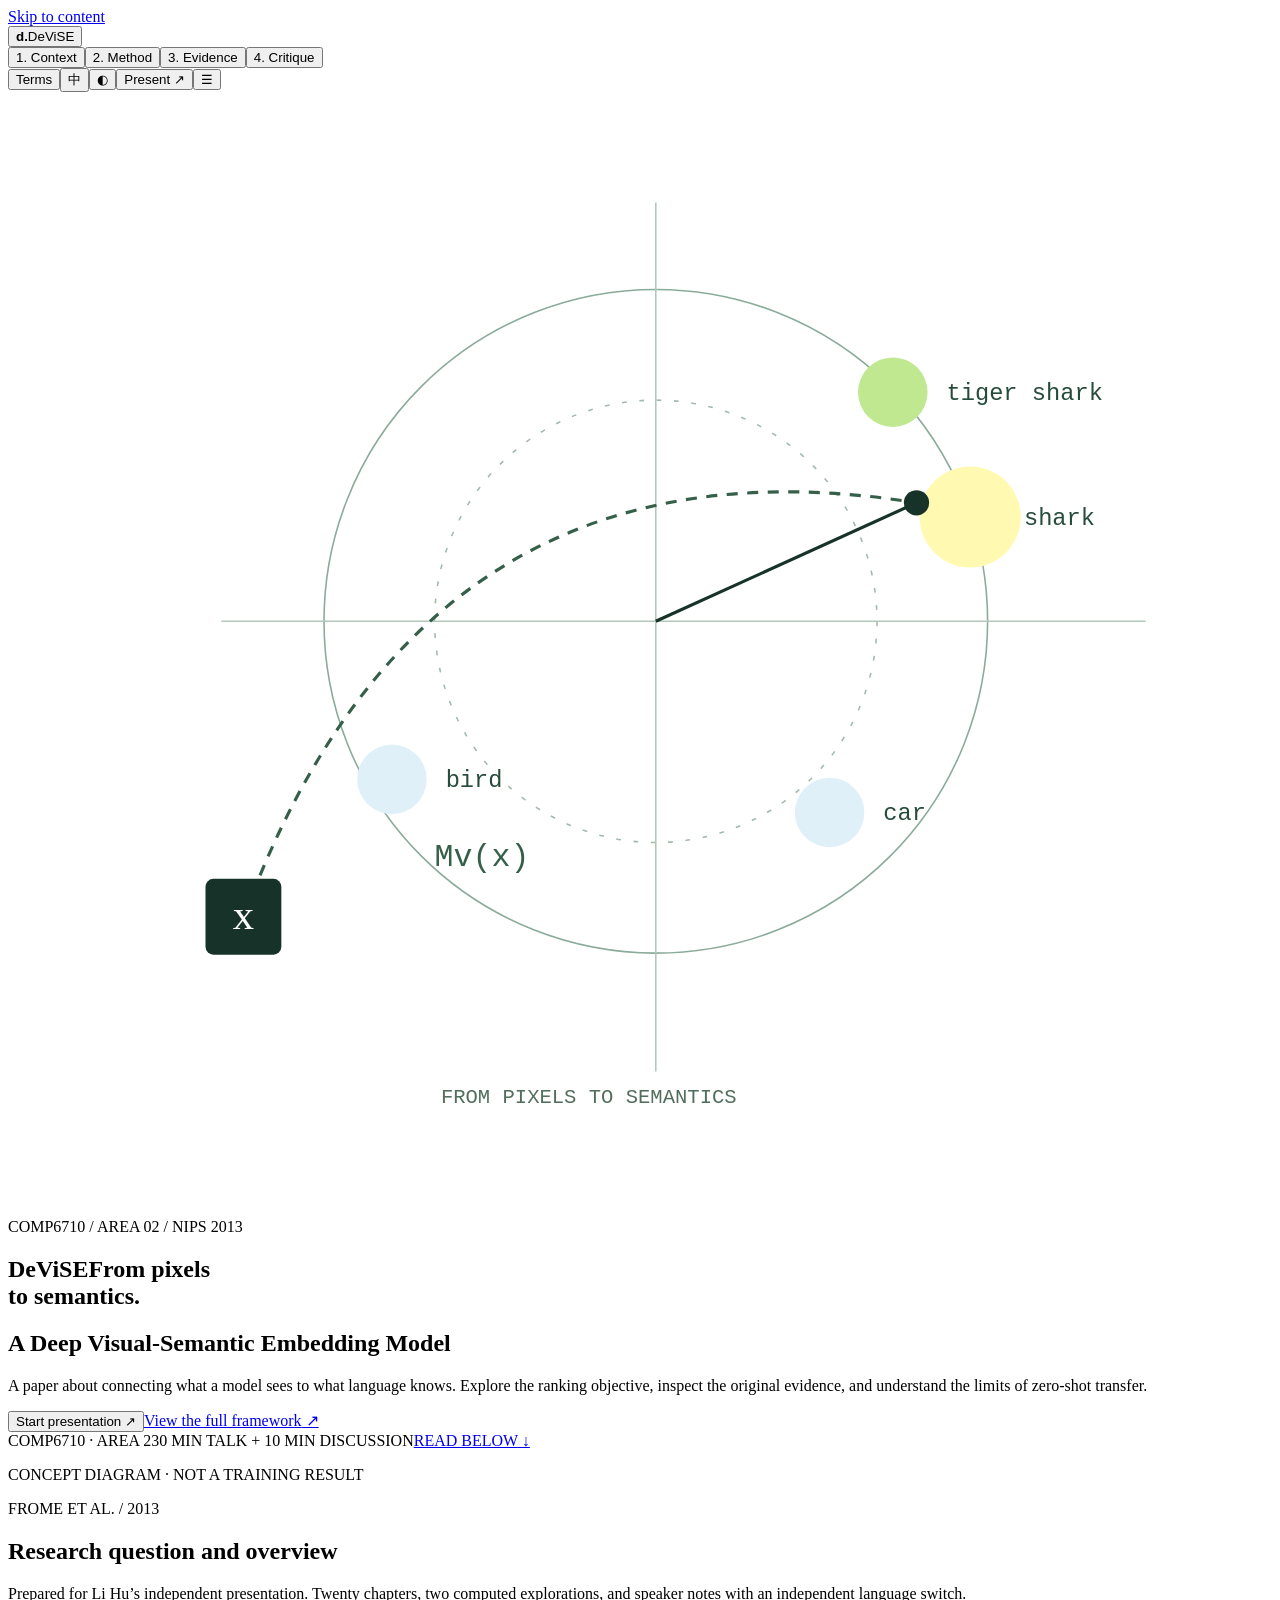
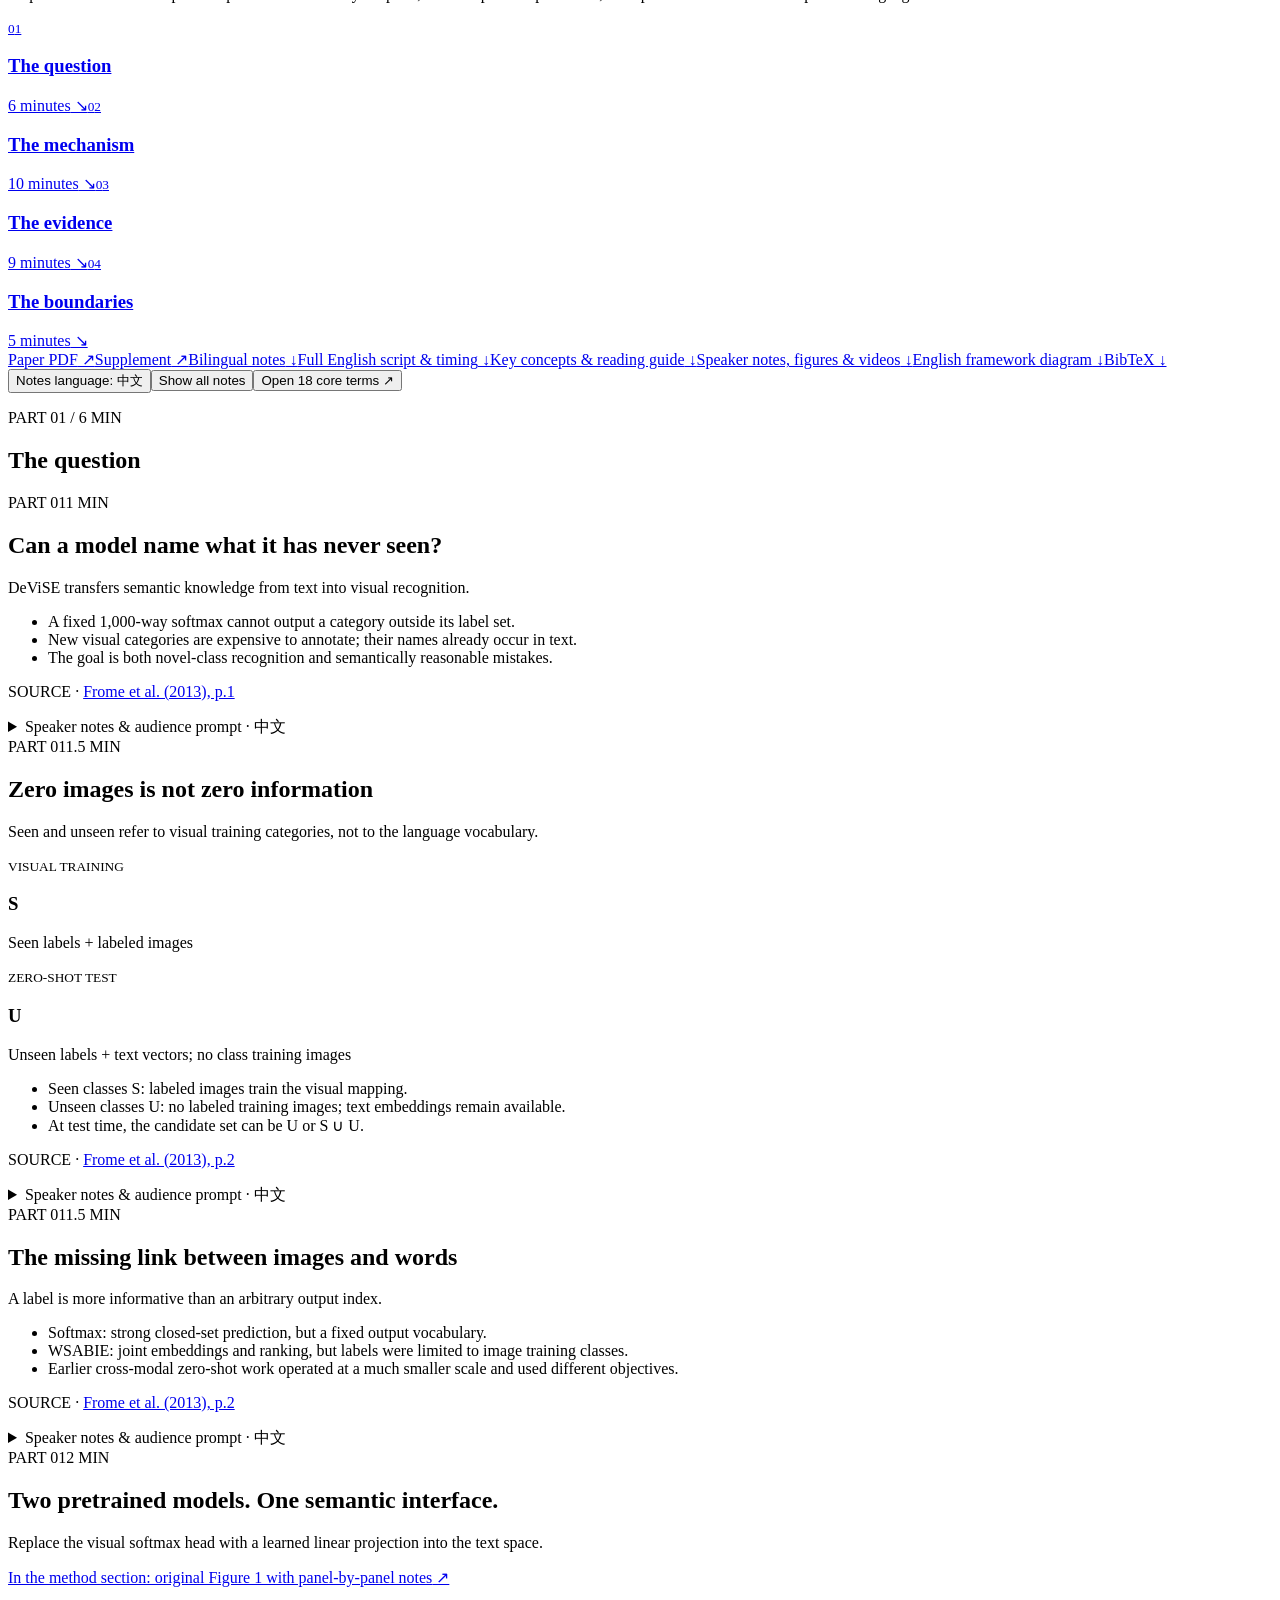
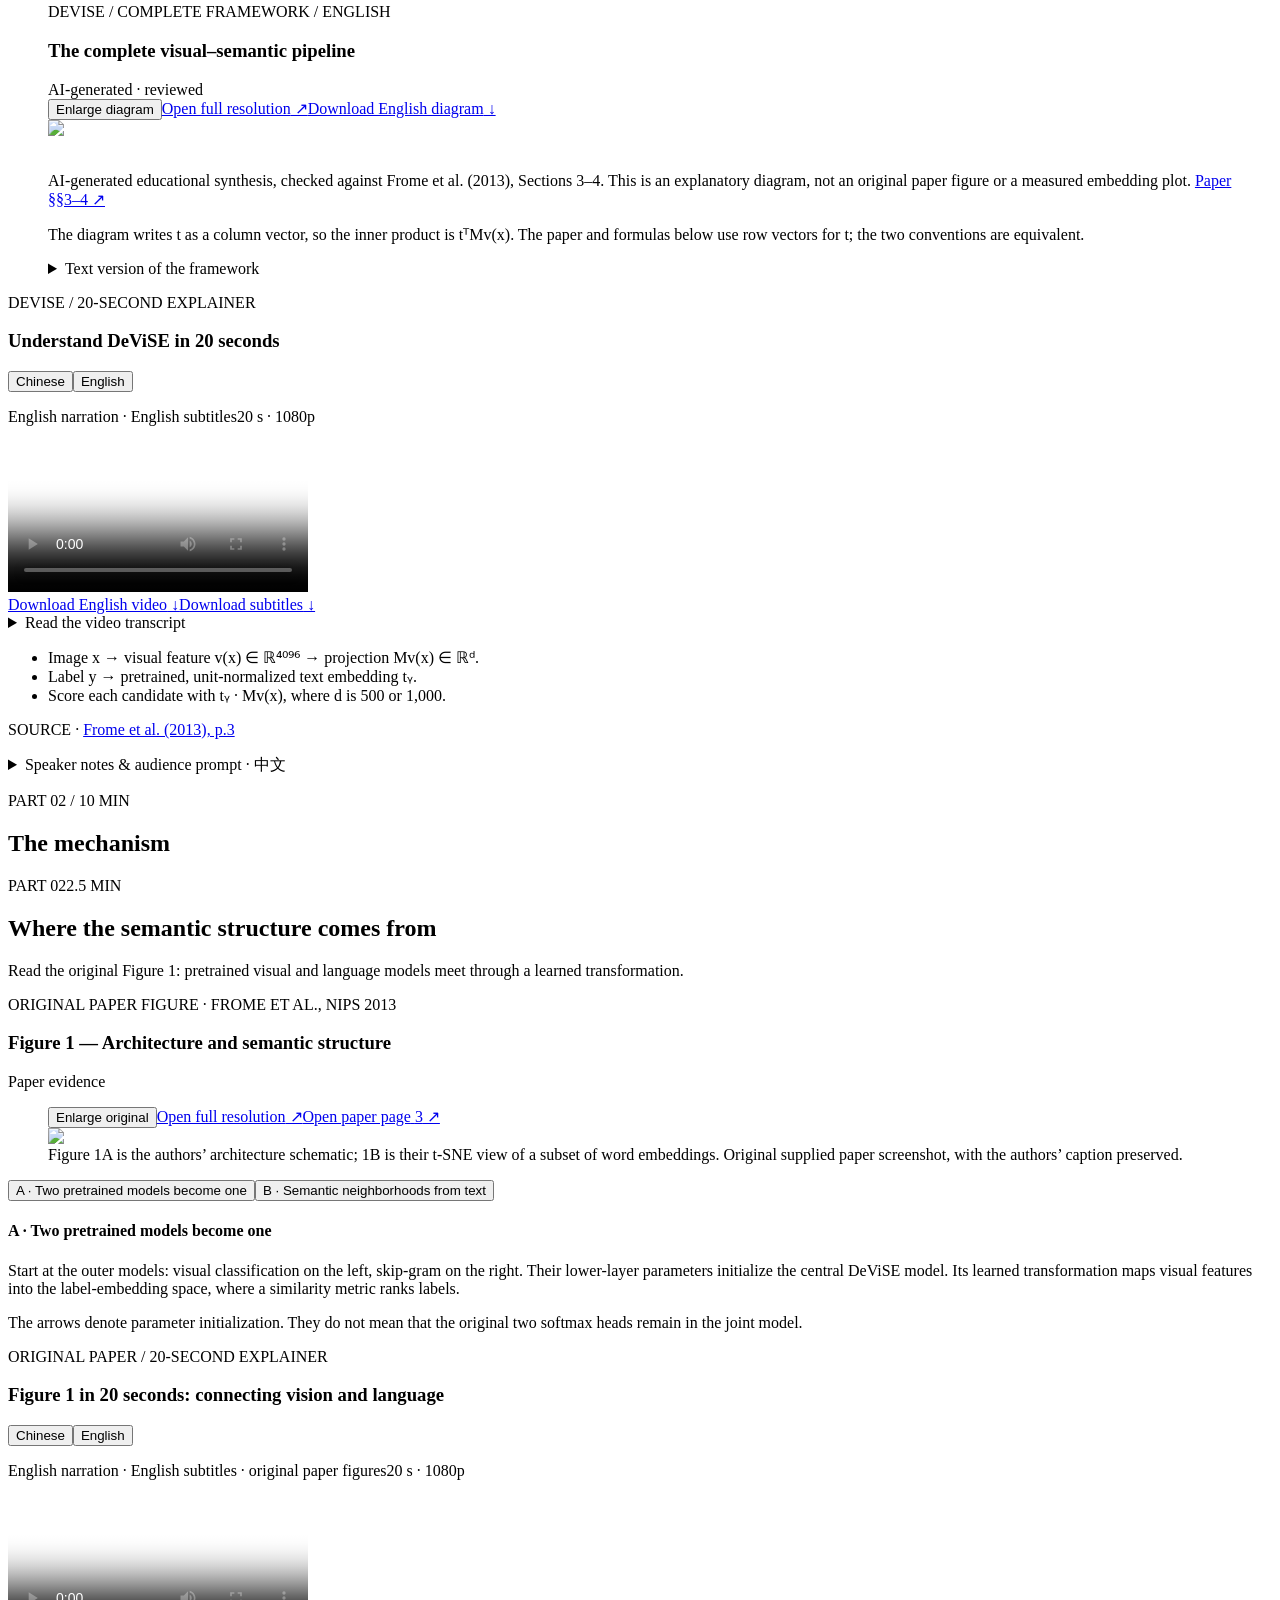
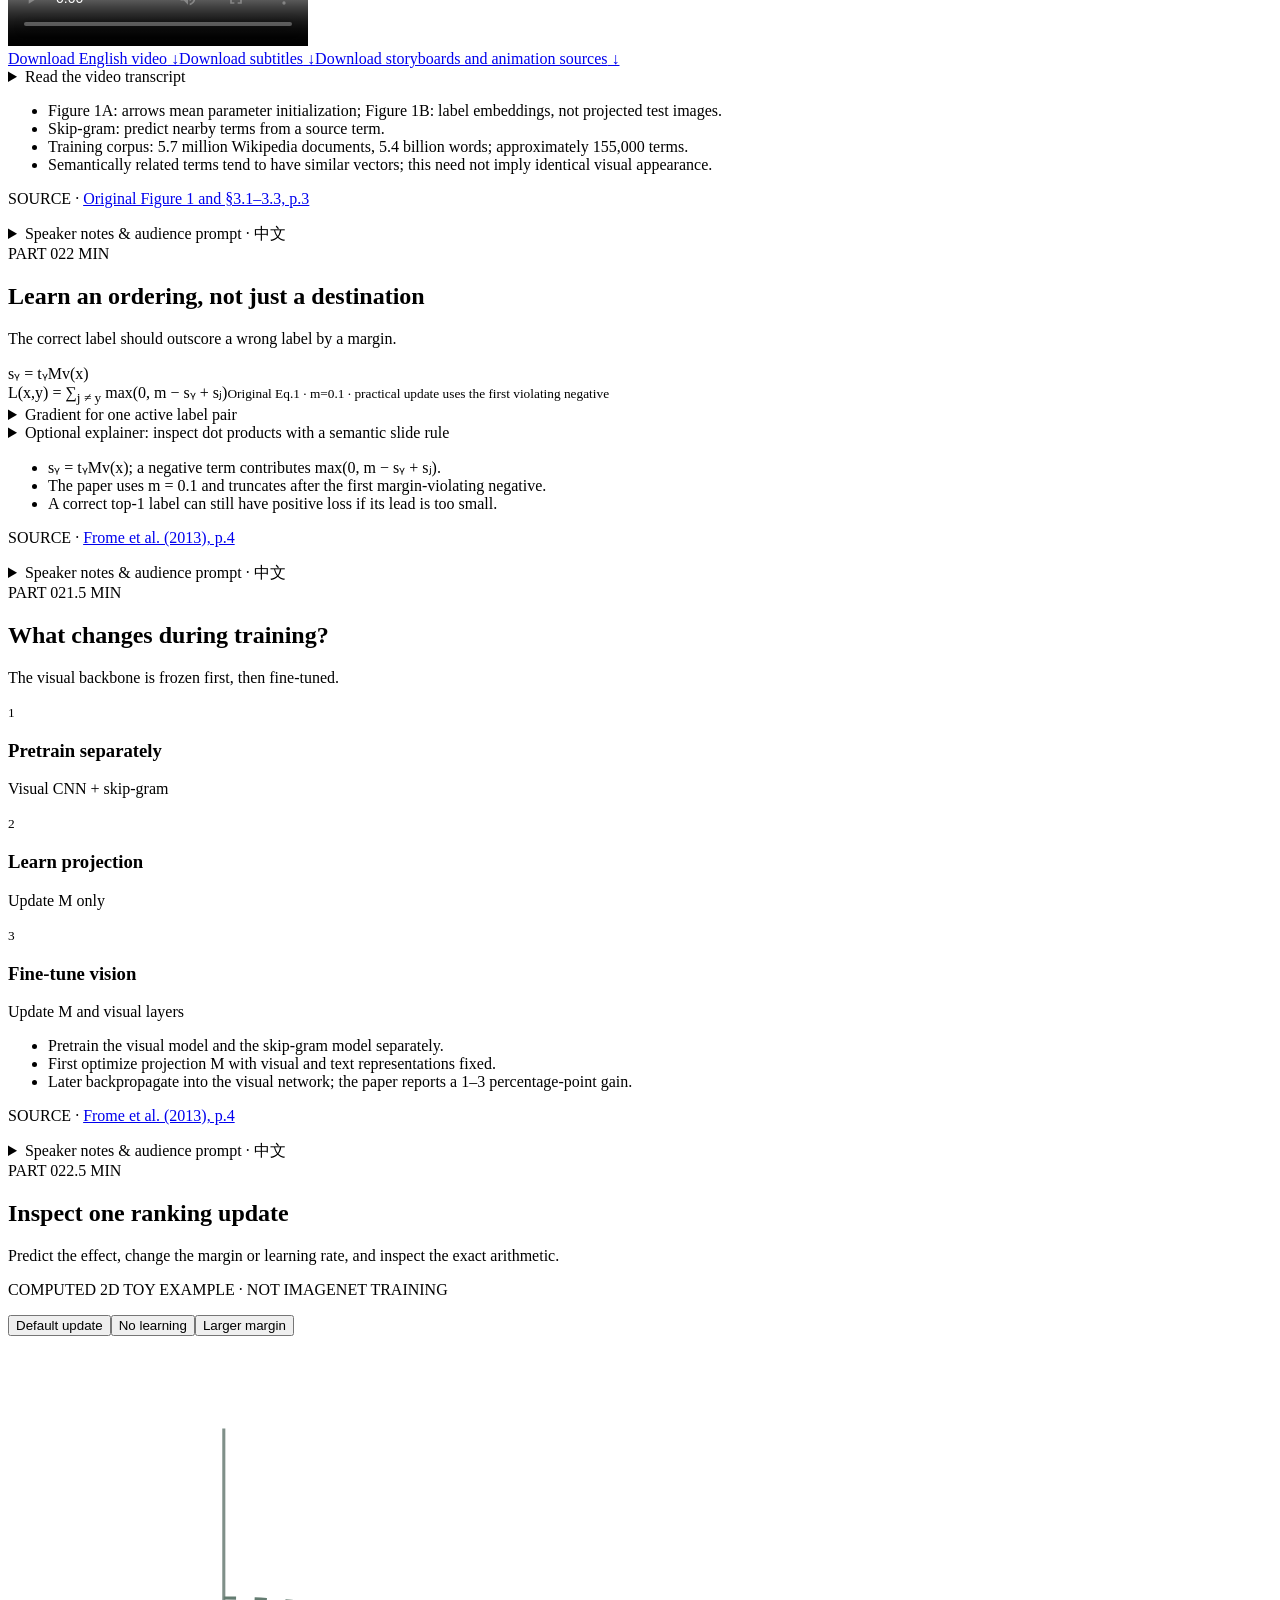
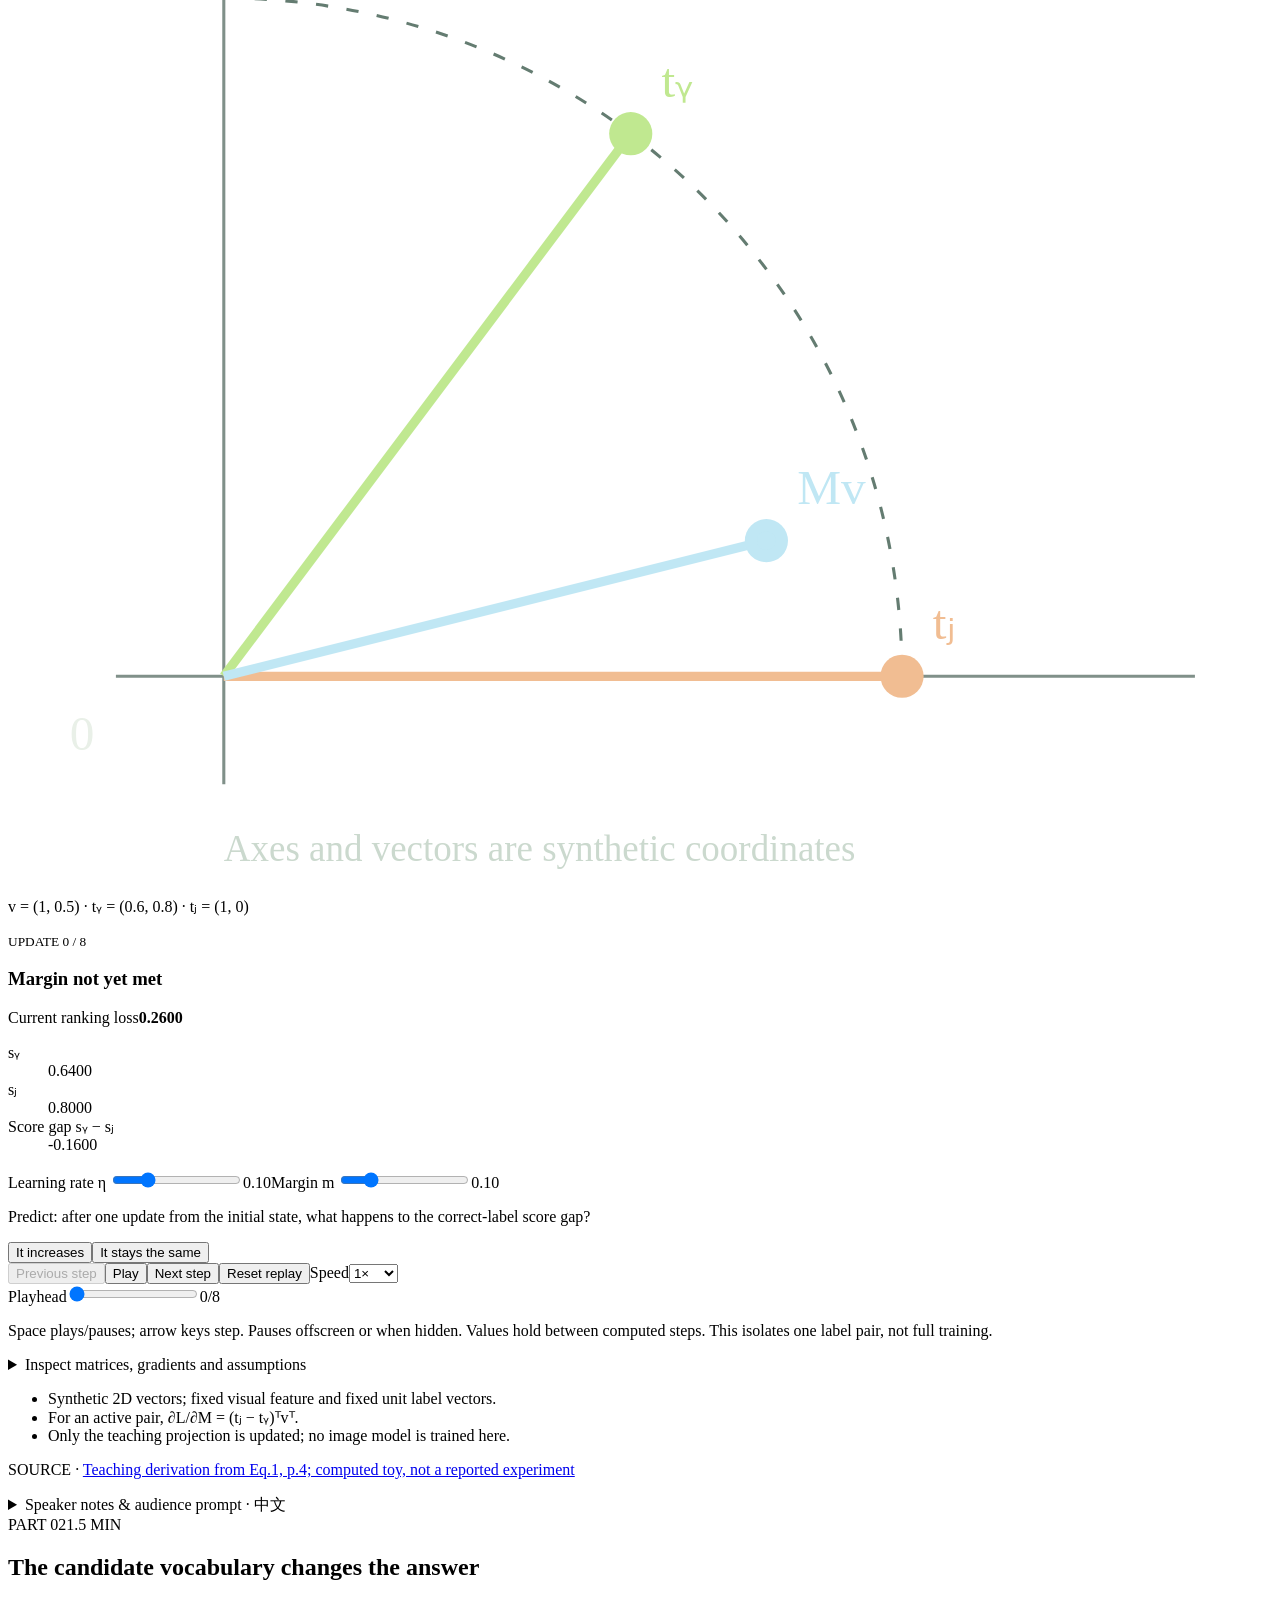
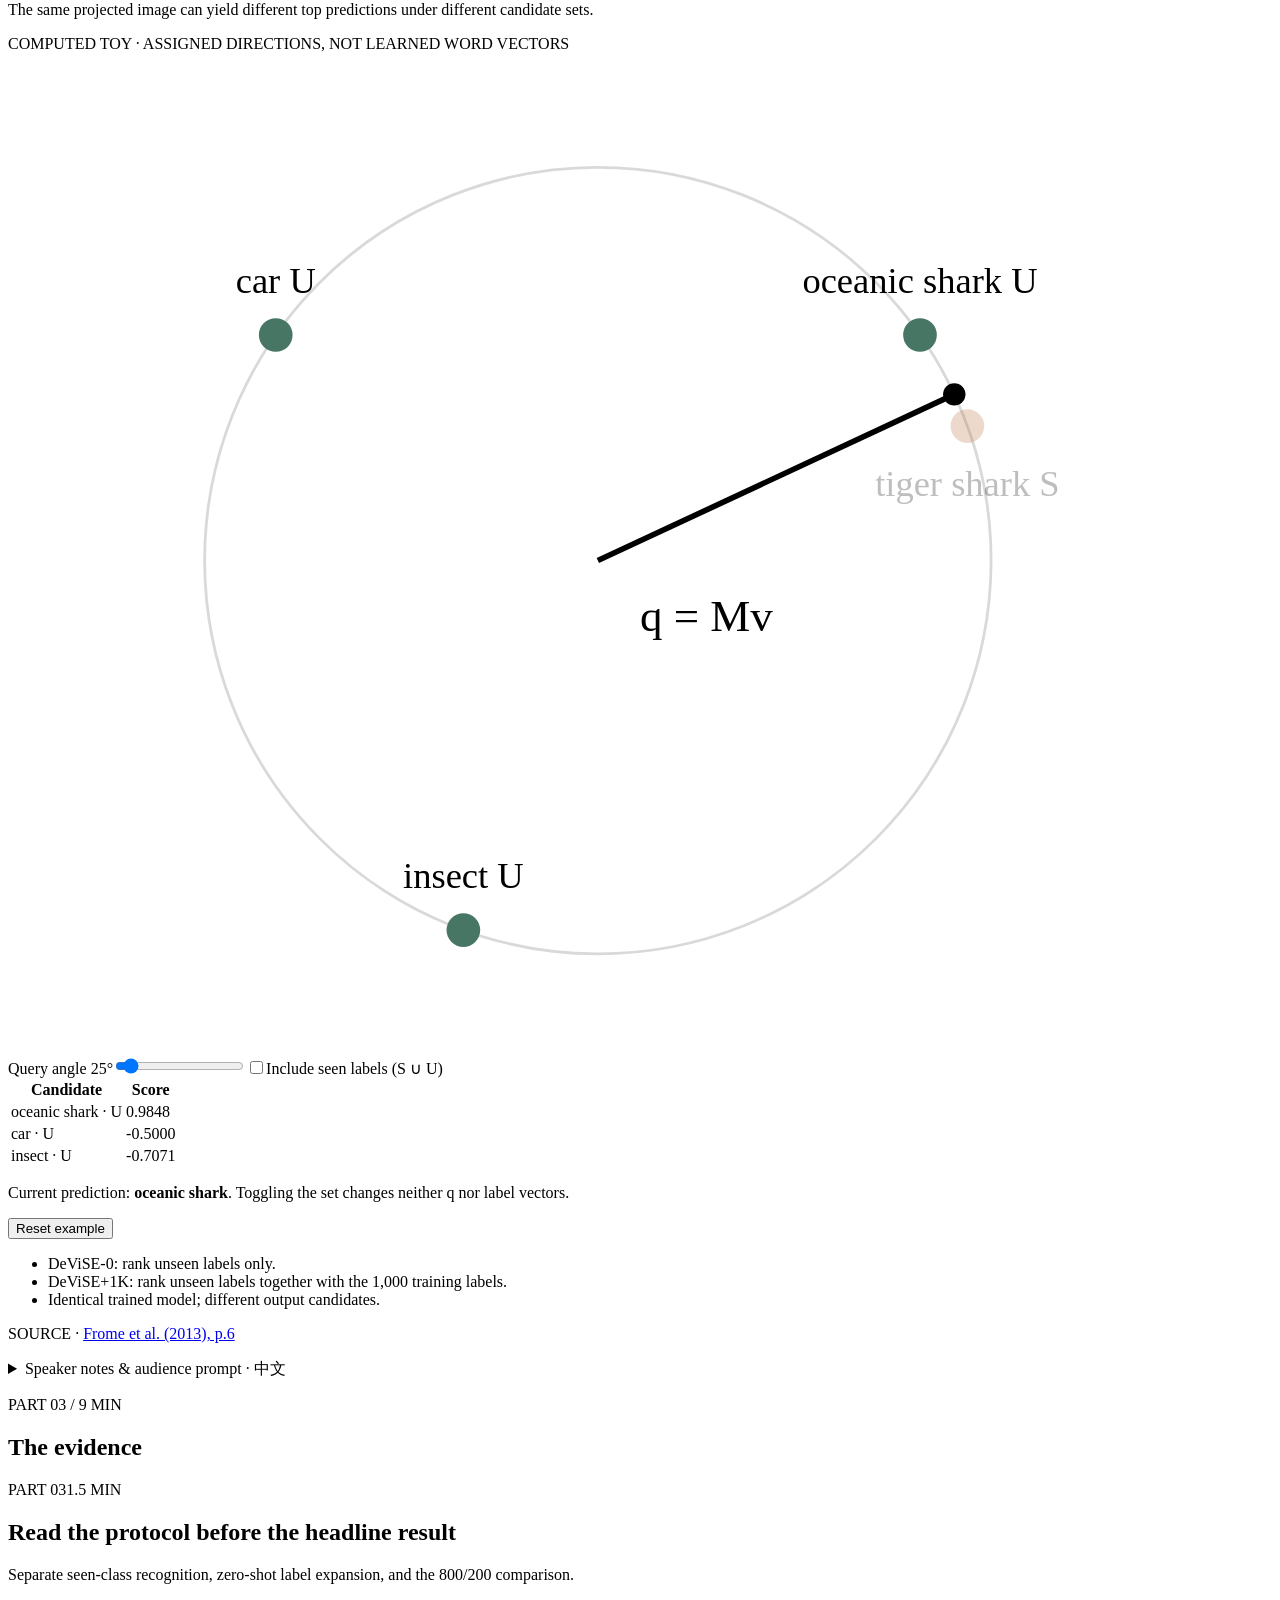
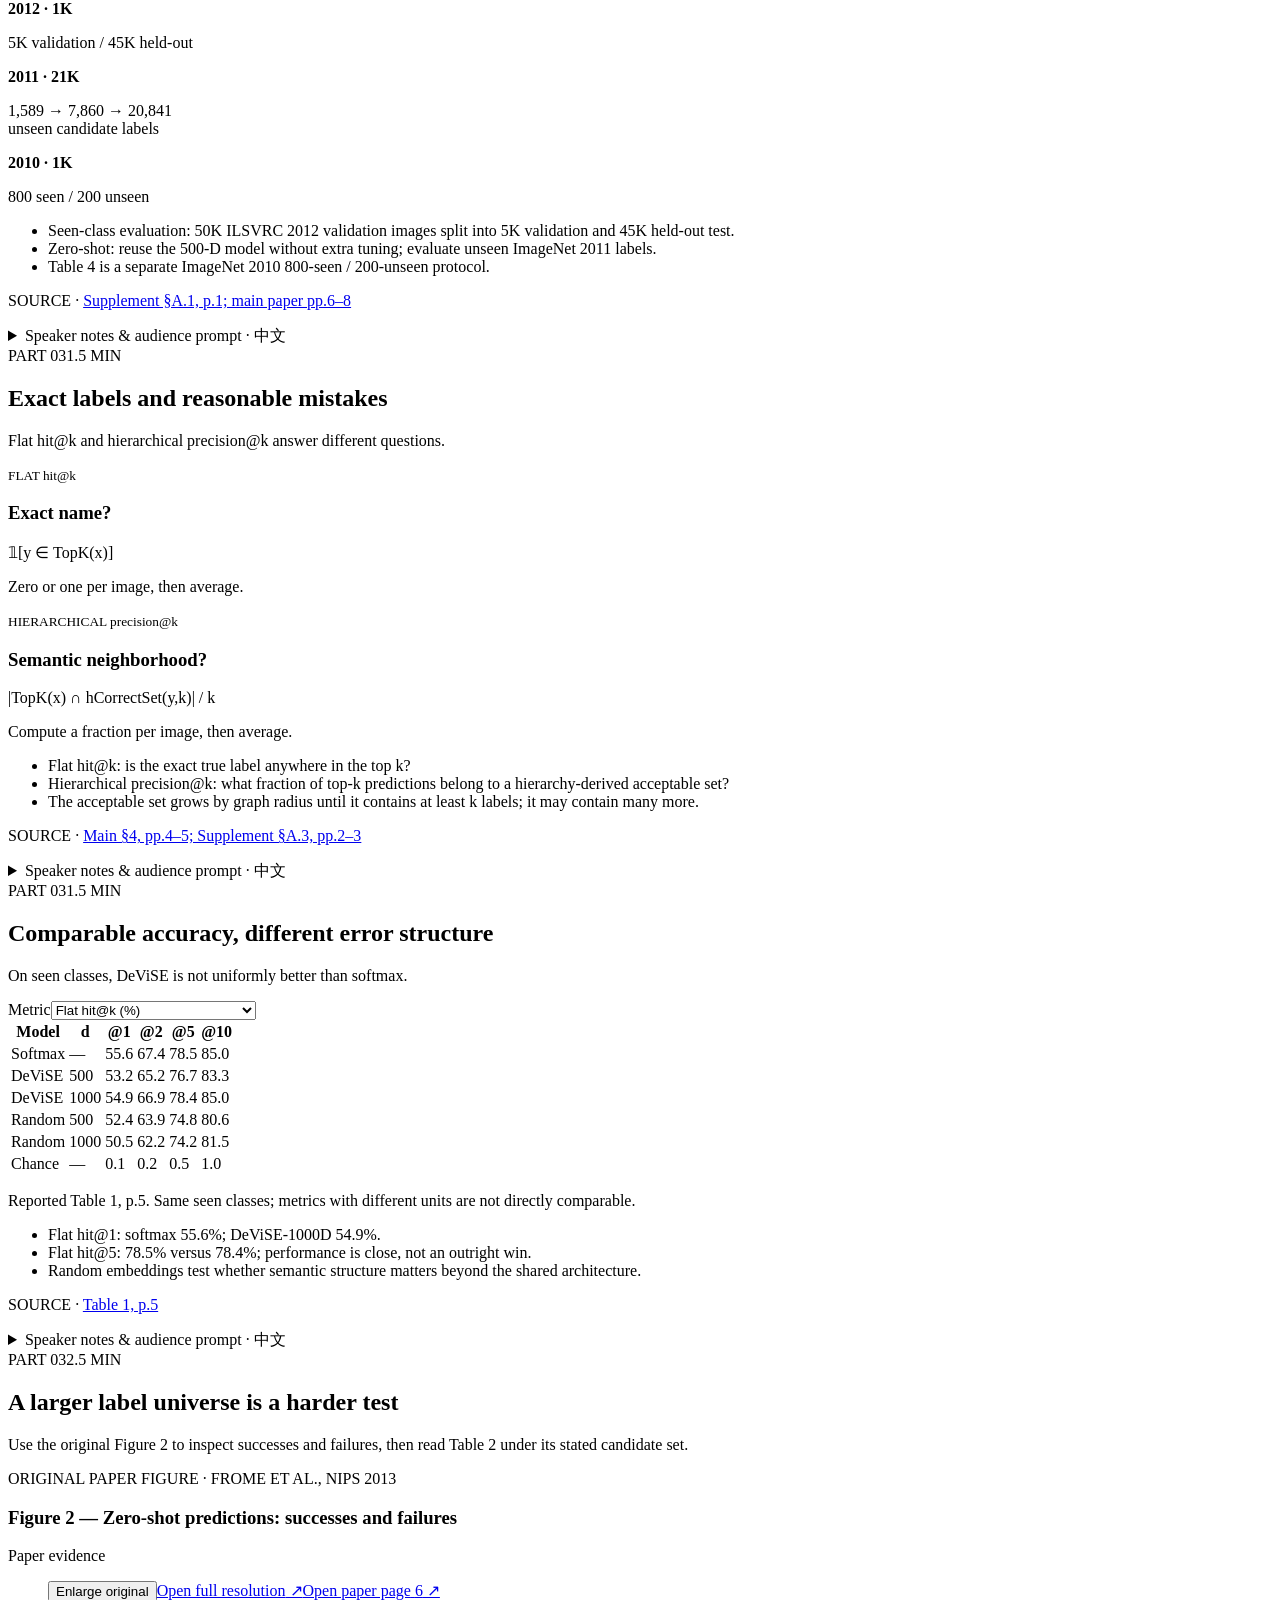
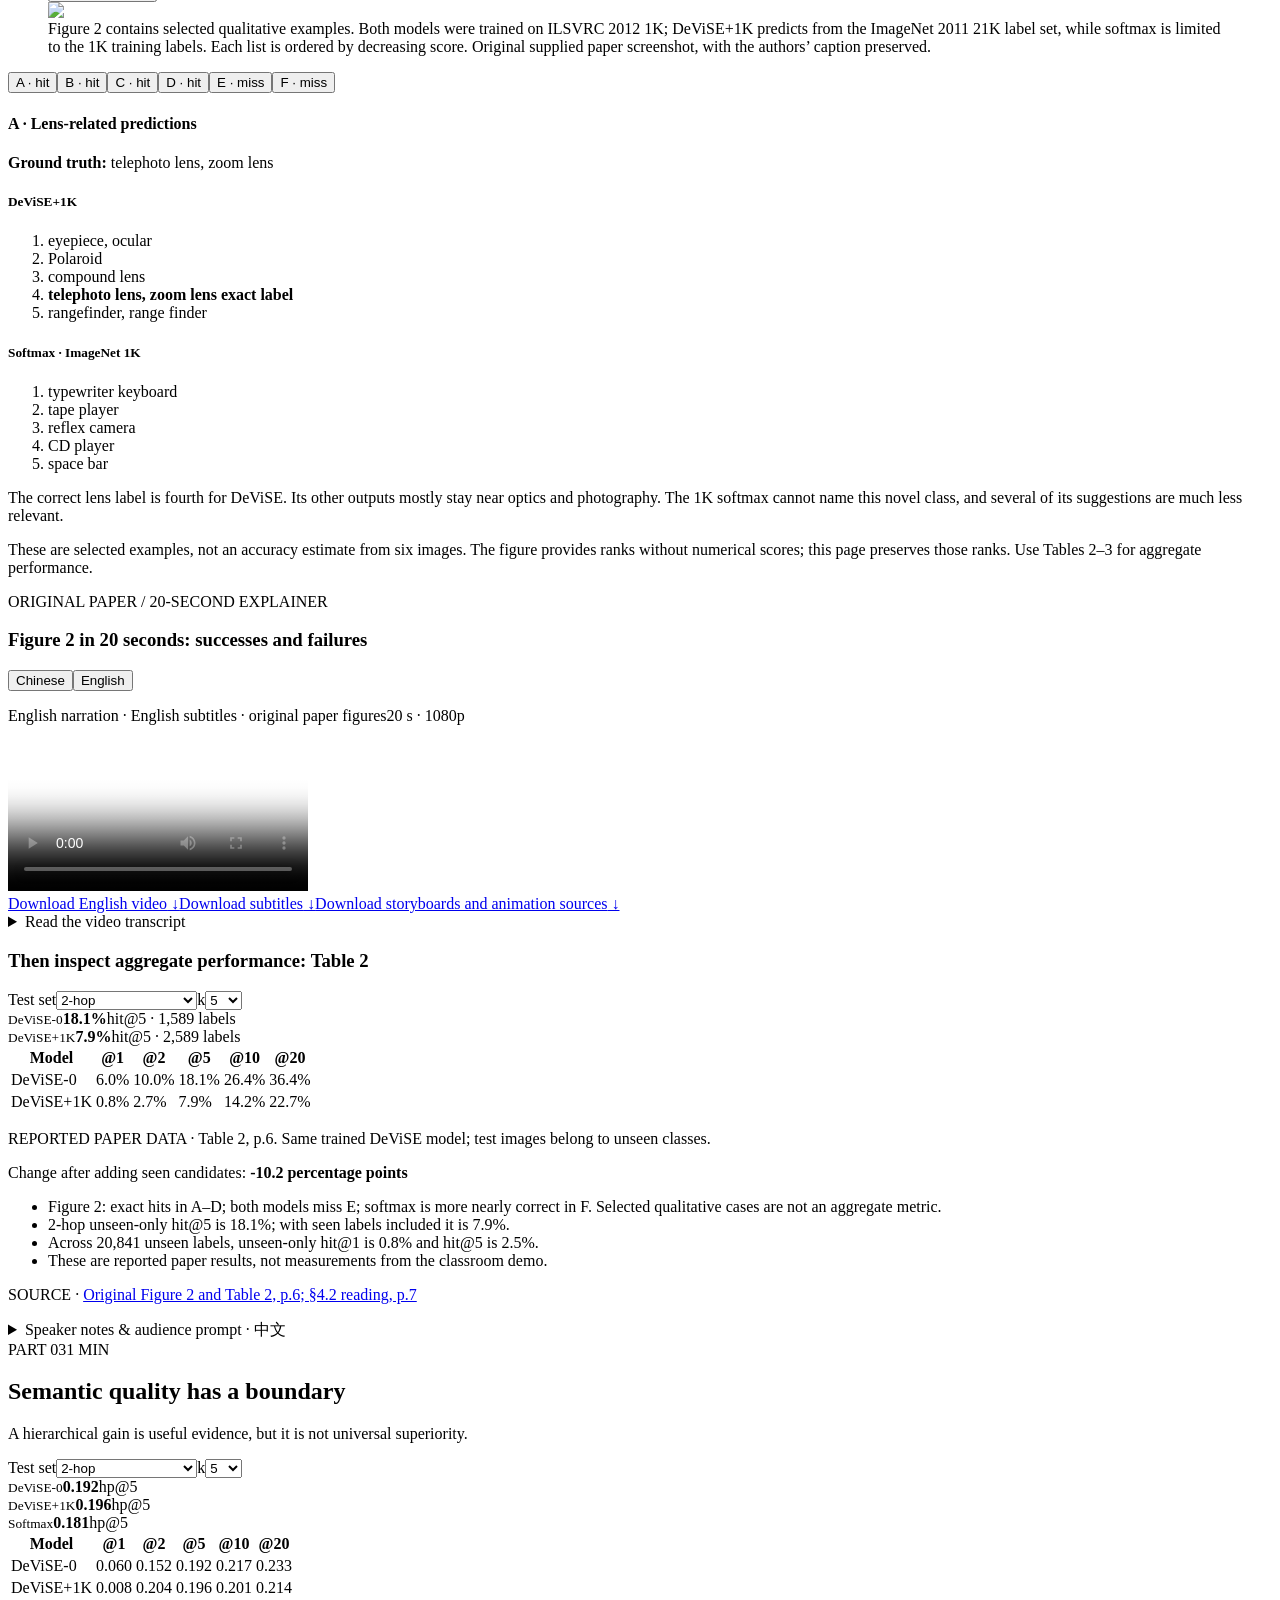
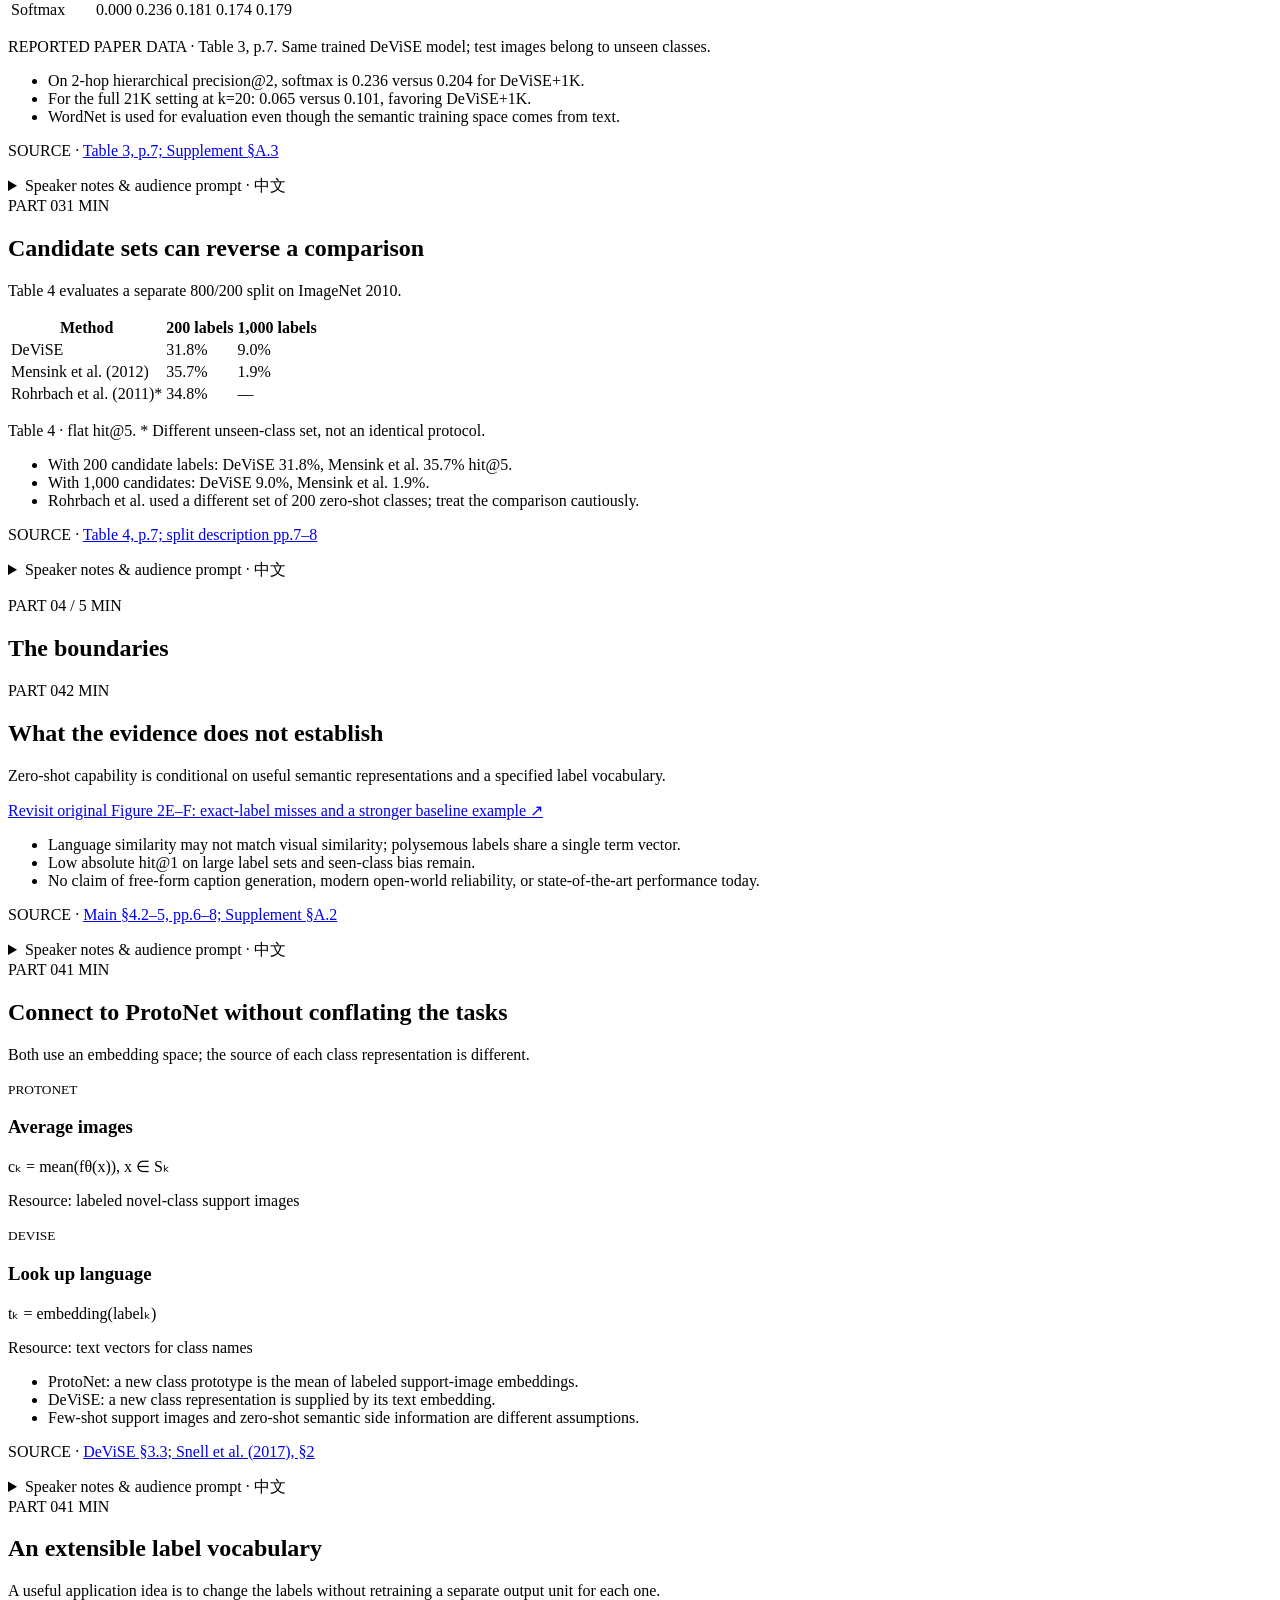
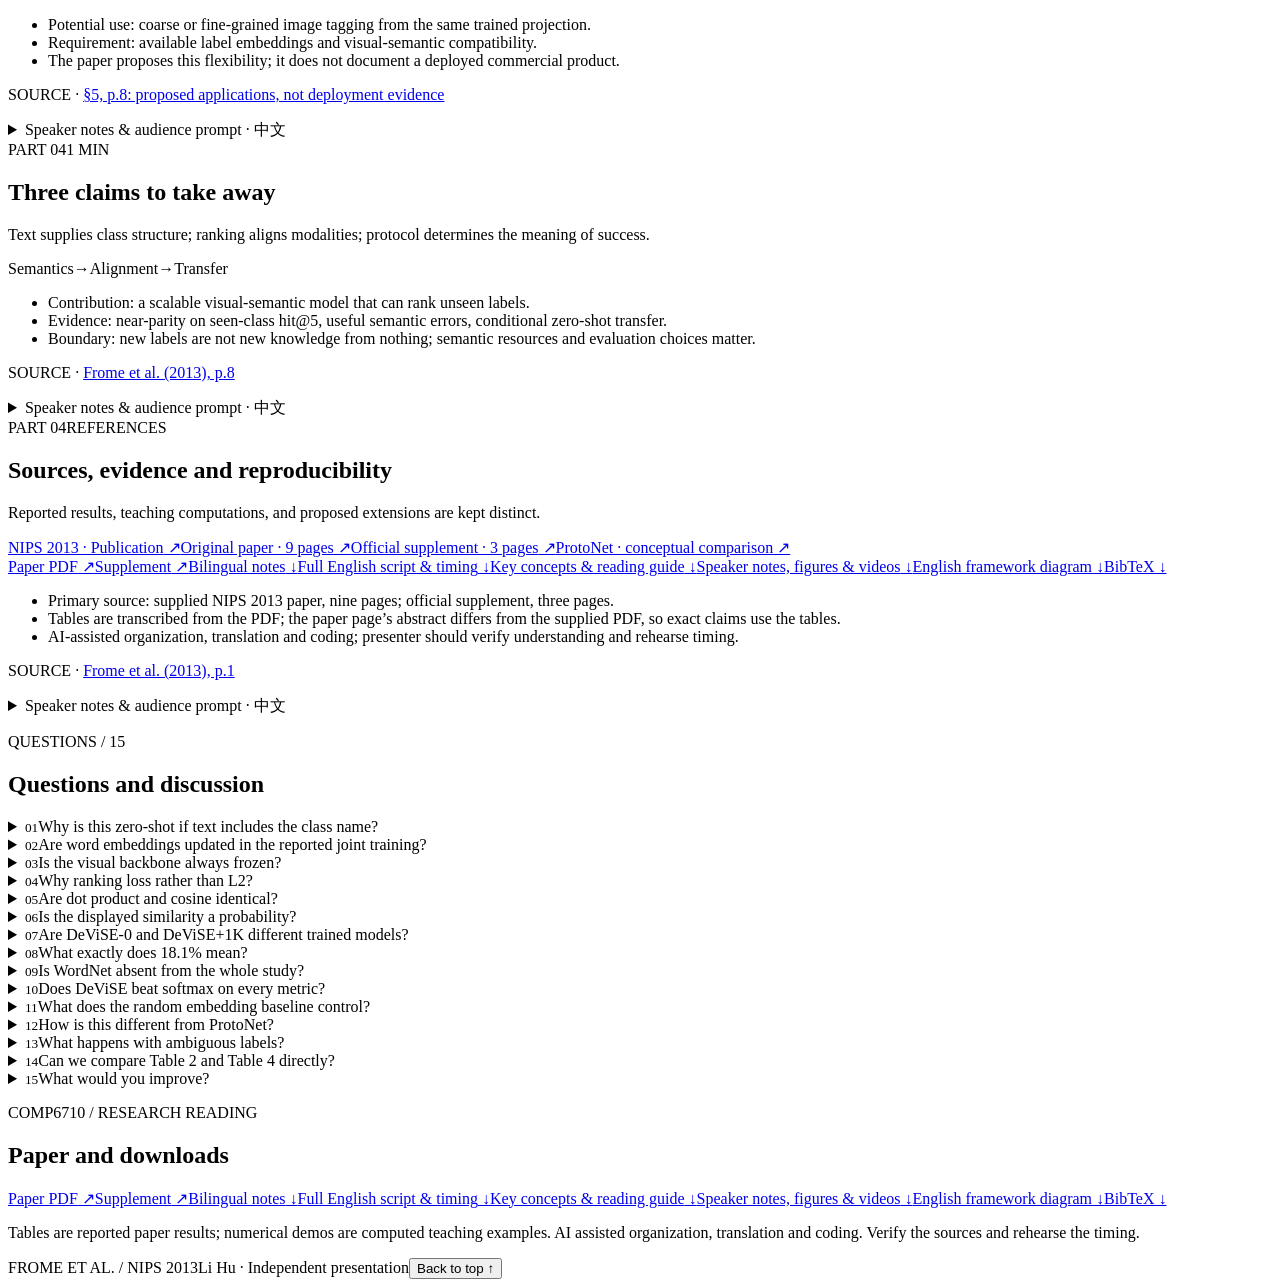
==== commit 0db04119: "Polish complete English talk and add a timed 28-minute run of show" ====
--- a/index.html
+++ b/index.html
@@ -1,4 +1,4 @@
-<!DOCTYPE html><html lang="en"><head><meta charSet="utf-8"/><meta name="viewport" content="width=device-width, initial-scale=1"/><link rel="stylesheet" href="/devise-presentation/_next/static/css/8c00768122c3a6b2.css" data-precedence="next"/><link rel="preload" as="script" fetchPriority="low" href="/devise-presentation/_next/static/chunks/webpack-39199d9f638e292b.js"/><script src="/devise-presentation/_next/static/chunks/44338aef-d790153d0c5d8b81.js" async=""></script><script src="/devise-presentation/_next/static/chunks/506-1101757fb45f50ac.js" async=""></script><script src="/devise-presentation/_next/static/chunks/main-app-239586df09fe8f2a.js" async=""></script><script src="/devise-presentation/_next/static/chunks/680-dc846493cf5ba7b2.js" async=""></script><script src="/devise-presentation/_next/static/chunks/app/page-6e723182d69d8d2e.js" async=""></script><link rel="icon" href="/devise-presentation/favicon.svg"/><title>DeViSE | COMP6710 Zero-shot Learning</title><meta name="description" content="DeViSE · Frome et al., NIPS 2013 · Research presentation, original evidence and computed teaching explorations."/><script src="/devise-presentation/_next/static/chunks/polyfills-42372ed130431b0a.js" noModule=""></script></head><body><div hidden=""><!--$--><!--/$--></div><div class="site "><a class="skip" href="#main">Skip to content</a><header class=""><button class="brand"><b>d.</b><span>DeViSE</span></button><nav aria-label="Four-part presentation navigation"><button class="">1<!-- -->. <!-- -->Context</button><button class="">2<!-- -->. <!-- -->Method</button><button class="">3<!-- -->. <!-- -->Evidence</button><button class="">4<!-- -->. <!-- -->Critique</button></nav><div class="header-actions"><button class="terms-button">Terms</button><button class="circle" aria-label="Switch to Chinese">中</button><button class="circle" aria-label="Toggle theme">◐</button><button class="header-present">Present<!-- --> ↗</button><button class="menu-button" aria-label="Open menu" aria-expanded="false">☰</button></div></header><main id="main"><section class="hero"><svg class="hero-diagram" viewBox="0 0 800 700" aria-hidden="true"><circle cx="410" cy="335" r="210" fill="none" stroke="#8aab9a"></circle><circle cx="410" cy="335" r="140" fill="none" stroke="#a3baab" stroke-dasharray="3 8"></circle><path d="M135 335H720M410 70V620" stroke="#b4c7bb"></path><g><circle cx="560" cy="190" r="22" fill="#c0e890"></circle><text x="594" y="195" fill="#274c3c" font-size="15" font-family="monospace">tiger shark</text></g><g><circle cx="609" cy="269" r="32" fill="#fff9b1"></circle><text x="643" y="274" fill="#274c3c" font-size="15" font-family="monospace">shark</text></g><g><circle cx="520" cy="456" r="22" fill="#e0f0f8"></circle><text x="554" y="461" fill="#274c3c" font-size="15" font-family="monospace">car</text></g><g><circle cx="243" cy="435" r="22" fill="#e0f0f8"></circle><text x="277" y="440" fill="#274c3c" font-size="15" font-family="monospace">bird</text></g><path d="M150 520Q265 210 575 260" fill="none" stroke="#355f49" stroke-width="2" stroke-dasharray="7 6"></path><rect x="125" y="498" width="48" height="48" rx="5" fill="#173329"></rect><text x="149" y="530" fill="#fff" text-anchor="middle" font-family="serif" font-size="27">x</text><circle cx="575" cy="260" r="8" fill="#173329"></circle><path d="M410 335L575 260" stroke="#173329" stroke-width="2"></path><text x="270" y="490" fill="#355f49" font-family="monospace" font-size="20">Mv(x)</text><text x="274" y="640" fill="#526e5c" font-family="monospace" font-size="13">FROM PIXELS TO SEMANTICS</text></svg><div class="hero-content"><p class="eyebrow">COMP6710 / AREA 02 / NIPS 2013</p><h1>DeViSE<span>From pixels<br/>to semantics.</span></h1><h2>A Deep Visual-Semantic Embedding Model</h2><p class="hero-summary">A paper about connecting what a model sees to what language knows. Explore the ranking objective, inspect the original evidence, and understand the limits of zero-shot transfer.</p><div class="hero-buttons"><button class="solid">Start presentation<!-- --> ↗</button><a href="#framework-diagram">View the full framework<!-- --> ↗</a></div></div><div class="hero-bottom"><span>COMP6710 · AREA 2</span><span>30 MIN TALK + 10 MIN DISCUSSION</span><a href="#overview">READ BELOW<!-- --> ↓</a></div><p class="image-disclosure">CONCEPT DIAGRAM · NOT A TRAINING RESULT</p></section><section class="track overview" id="overview"><div class="section-heading"><div><p class="eyebrow">FROME ET AL. / 2013</p><h2>Research question and overview</h2></div><p>Prepared for Li Hu’s independent presentation. Twenty chapters, two computed explorations, and speaker notes with an independent language switch.</p></div><div class="part-grid"><a href="#part-1"><small>0<!-- -->1</small><h3>The question</h3><span>6<!-- --> <!-- -->minutes<!-- --> ↘</span></a><a href="#part-2"><small>0<!-- -->2</small><h3>The mechanism</h3><span>10<!-- --> <!-- -->minutes<!-- --> ↘</span></a><a href="#part-3"><small>0<!-- -->3</small><h3>The evidence</h3><span>9<!-- --> <!-- -->minutes<!-- --> ↘</span></a><a href="#part-4"><small>0<!-- -->4</small><h3>The boundaries</h3><span>5<!-- --> <!-- -->minutes<!-- --> ↘</span></a></div><div class="downloads"><a href="/devise-presentation/sources/devise-nips2013.pdf" target="_blank" rel="noreferrer">Paper PDF<!-- --> ↗</a><a href="/devise-presentation/sources/devise-supplement.pdf" target="_blank" rel="noreferrer">Supplement<!-- --> ↗</a><a href="/devise-presentation/sources/speaker-notes.md" download="">Bilingual notes<!-- --> ↓</a><a href="/devise-presentation/sources/critical-reading-guide.md" download="">Key concepts &amp; reading guide<!-- --> ↓</a><a href="/devise-presentation/sources/paper-figure-speaker-pack.zip" download="">Speaker notes, figures &amp; videos<!-- --> ↓</a><a href="/devise-presentation/media/devise-framework-en.png" download="">English framework diagram<!-- --> ↓</a><a href="/devise-presentation/sources/references.bib" download="">BibTeX ↓</a></div><div class="reading-controls"><button>Notes language<!-- -->: <!-- -->中文</button><button aria-pressed="false">Show all notes</button><button>Open 18 core terms<!-- --> ↗</button></div></section><section id="part-1" class="part-section"><div class="track part-heading"><p class="eyebrow">PART 0<!-- -->1<!-- --> / <!-- -->6<!-- --> MIN</p><h2>The question</h2></div><div class=""><div class="track"><article class="chapter " id="question"><div class="chapter-meta"><span>PART 0<!-- -->1</span><span>1 MIN</span></div><h2>Can a model name what it has never seen?</h2><p class="lead">DeViSE transfers semantic knowledge from text into visual recognition.</p><ul class="points"><li>A fixed 1,000-way softmax cannot output a category outside its label set.</li><li>New visual categories are expensive to annotate; their names already occur in text.</li><li>The goal is both novel-class recognition and semantically reasonable mistakes.</li></ul><p class="source">SOURCE<!-- --> · <a href="/devise-presentation/sources/devise-nips2013.pdf#page=1" target="_blank" rel="noreferrer">Frome et al. (2013), p.1</a></p><details class="speaker-notes"><summary>Speaker notes &amp; audience prompt<!-- --> · <!-- -->中文</summary><div class="chapter-note-body" lang="zh-CN"><div><p>先区分“新图片”和“新类别”。普通分类器能识别另一张狗的照片，因为训练类别中有狗；但它的输出层没有的新标签，无法直接输出。DeViSE 想知道，能否让文本知识为新类别提供表示。这是 Area 2 的迁移与零样本学习问题。模型并不是凭空获得知识：它看过相关类别的图片，也通过文本接触过新类别名称。整场展示都要保留这个区分。</p></div><blockquote>如果输出层没有“鲨鱼”，固定 softmax 能预测它吗？</blockquote></div></details></article></div></div><div class=""><div class="track"><article class="chapter " id="setting"><div class="chapter-meta"><span>PART 0<!-- -->1</span><span>1.5 MIN</span></div><h2>Zero images is not zero information</h2><p class="lead">Seen and unseen refer to visual training categories, not to the language vocabulary.</p><div class="two-cards"><div><small>VISUAL TRAINING</small><h3>S</h3><p>Seen labels + labeled images</p></div><div><small>ZERO-SHOT TEST</small><h3>U</h3><p>Unseen labels + text vectors; no class training images</p></div></div><ul class="points"><li>Seen classes S: labeled images train the visual mapping.</li><li>Unseen classes U: no labeled training images; text embeddings remain available.</li><li>At test time, the candidate set can be U or S ∪ U.</li></ul><p class="source">SOURCE<!-- --> · <a href="/devise-presentation/sources/devise-nips2013.pdf#page=2" target="_blank" rel="noreferrer">Frome et al. (2013), p.2</a></p><details class="speaker-notes"><summary>Speaker notes &amp; audience prompt<!-- --> · <!-- -->中文</summary><div class="chapter-note-body" lang="zh-CN"><div><p>假设训练类别中有虎鲨、牛鲨，但测试类别的图片没有用于训练。语言模型仍可能有该类别的词向量，视觉网络则把图片投影到同一个语义坐标系。这与 ProtoNet 不同：ProtoNet 通常拿到每个新类的少量标注支持图像，求出均值原型；DeViSE 使用文本提供的类别表示。还要区分测试图片集合和候选标签集合：允许预测已见标签，不等于把已见类图片混入零样本测试集。</p></div><blockquote>未见类别仍然有哪些可用信息？</blockquote></div></details></article></div></div><div class=""><div class="track"><article class="chapter " id="gap"><div class="chapter-meta"><span>PART 0<!-- -->1</span><span>1.5 MIN</span></div><h2>The missing link between images and words</h2><p class="lead">A label is more informative than an arbitrary output index.</p><ul class="points"><li>Softmax: strong closed-set prediction, but a fixed output vocabulary.</li><li>WSABIE: joint embeddings and ranking, but labels were limited to image training classes.</li><li>Earlier cross-modal zero-shot work operated at a much smaller scale and used different objectives.</li></ul><p class="source">SOURCE<!-- --> · <a href="/devise-presentation/sources/devise-nips2013.pdf#page=2" target="_blank" rel="noreferrer">Frome et al. (2013), p.2</a></p><details class="speaker-notes"><summary>Speaker notes &amp; audience prompt<!-- --> · <!-- -->中文</summary><div class="chapter-note-body" lang="zh-CN"><div><p>这篇论文并不是分别发明了词向量、卷积网络或零样本学习。其贡献是结合预训练视觉特征、从无标注文本学习的语义空间以及排序目标，并扩大到 ImageNet 规模。论文讨论的 Socher 系统涉及 8 个已见类和 2 个未见类；DeViSE 考察 1,000 个已见类以及约两万个未见标签。这是作者对研究缺口的定位，不能据此把提升完全归因于规模，因为网络、文本表示和损失函数也变了。</p></div><blockquote>语义标签解决了哪一个“只扩大 softmax”难以解决的问题？</blockquote></div></details></article></div></div><div class=""><div class="track"><article class="chapter " id="architecture"><div class="chapter-meta"><span>PART 0<!-- -->1</span><span>2 MIN</span></div><h2>Two pretrained models. One semantic interface.</h2><p class="lead">Replace the visual softmax head with a learned linear projection into the text space.</p><p class="original-reference"><a href="/devise-presentation/media/originals/devise-figure-1.png" target="_blank" rel="noreferrer">In the method section: original Figure 1 with panel-by-panel notes<!-- --> ↗</a></p><figure class="framework-figure" id="framework-diagram"><div class="framework-heading"><div><p class="eyebrow">DEVISE / COMPLETE FRAMEWORK / ENGLISH</p><h3>The complete visual–semantic pipeline</h3></div><span class="framework-badge">AI-generated · reviewed</span></div><div class="framework-actions"><button type="button" aria-pressed="false" aria-controls="framework-image-region">Enlarge diagram</button><a href="/devise-presentation/media/devise-framework-en.png" target="_blank" rel="noreferrer">Open full resolution<!-- --> ↗</a><a href="/devise-presentation/media/devise-framework-en.png" download="">Download English diagram<!-- --> ↓</a></div><div id="framework-image-region" class="framework-image-region " role="region" aria-label="English DeViSE framework diagram; scroll horizontally when enlarged"><img alt="English DeViSE framework: separate skip-gram and visual CNN pretraining, visual projection into fixed label embeddings with hinge ranking loss, and candidate-label ranking for zero-shot inference." loading="lazy" width="1672" height="941" decoding="async" data-nimg="1" class="framework-image" style="color:transparent" src="/devise-presentation/media/devise-framework-en.webp"/></div><figcaption><p>AI-generated educational synthesis, checked against Frome et al. (2013), Sections 3–4. This is an explanatory diagram, not an original paper figure or a measured embedding plot.<!-- --> <a href="/devise-presentation/sources/devise-nips2013.pdf#page=3" target="_blank" rel="noreferrer">Paper §§3–4<!-- --> ↗</a></p><p>The diagram writes t as a column vector, so the inner product is tᵀMv(x). The paper and formulas below use row vectors for t; the two conventions are equivalent.</p></figcaption><details class="framework-transcript"><summary>Text version of the framework</summary><ol><li>Pretrain separately: learn unit-norm label embeddings with skip-gram on unlabeled text; train a visual CNN on labeled ImageNet images, then remove its softmax output.</li><li>Align: project 4,096-dimensional visual features through M into the 500- or 1,000-dimensional semantic space. The hinge-ranking objective pushes the correct-label score above a competing-label score by a margin of 0.1.</li><li>Train: first update M only, then fine-tune the visual CNN as well. Text embeddings remain fixed. In practice, the paper samples false labels until the first margin violation and uses Adagrad learning rates.</li><li>Infer: embed a new image and rank candidate labels by dot product. Unseen classes need text embeddings, but no labeled visual training examples. The candidate set may be unseen-only or include seen classes too.</li><li>Evaluate: use flat hit@k and hierarchical precision@k; always specify the candidate set when interpreting zero-shot results.</li></ol><p>Labels inside the diagram remain English; this text follows the page language.</p></details></figure><section class="framework-video" id="framework-video" lang="en" aria-labelledby="framework-video-heading"><div class="framework-video-heading"><div><p class="eyebrow">DEVISE / 20-SECOND EXPLAINER</p><h3 id="framework-video-heading">Understand DeViSE in 20 seconds</h3></div><div class="framework-video-languages" role="group" aria-label="Video language"><button type="button" lang="en" aria-pressed="false" aria-controls="framework-video-player">Chinese</button><button type="button" lang="en" aria-pressed="true" aria-controls="framework-video-player">English</button></div></div><p class="framework-video-description">English narration · English subtitles<span>20 s · 1080p</span></p><video id="framework-video-player" controls="" playsInline="" preload="metadata" poster="/devise-presentation/media/devise-20s-en.jpg" aria-label="DeViSE — English" aria-describedby="framework-video-transcript" lang="en"><source src="/devise-presentation/media/devise-20s-en.mp4" type="video/mp4"/><track kind="captions" src="/devise-presentation/media/devise-20s-en.vtt" srcLang="en" label="English"/><a href="/devise-presentation/media/devise-20s-en.mp4">Download the video to watch</a></video><div class="framework-video-links"><a href="/devise-presentation/media/devise-20s-en.mp4" download="">Download English video<!-- --> ↓</a><a href="/devise-presentation/media/devise-20s-en.srt" download="">Download subtitles<!-- --> ↓</a></div><details class="framework-video-transcript"><summary>Read the video transcript</summary><p id="framework-video-transcript" lang="en">Can a model recognize classes it&#x27;s never trained on? DeViSE learns word embeddings and visual features. Then it maps images into a shared space, so the correct labels score higher. It can even predict unseen classes, if their word embeddings are available.</p></details></section><ul class="points"><li>Image x → visual feature v(x) ∈ ℝ⁴⁰⁹⁶ → projection Mv(x) ∈ ℝᵈ.</li><li>Label y → pretrained, unit-normalized text embedding tᵧ.</li><li>Score each candidate with tᵧ · Mv(x), where d is 500 or 1,000.</li></ul><p class="source">SOURCE<!-- --> · <a href="/devise-presentation/sources/devise-nips2013.pdf#page=3" target="_blank" rel="noreferrer">Frome et al. (2013), p.3</a></p><details class="speaker-notes"><summary>Speaker notes &amp; audience prompt<!-- --> · <!-- -->中文</summary><div class="chapter-note-body" lang="zh-CN"><div><p>先用原文 Figure 1 解释信息流，再讲损失。左边是视觉识别预训练网络，右边从文本学习词向量，中间去掉视觉 softmax，学习从视觉特征到语言空间的变换。这个投影是跨模态的桥梁，并不执行 ProtoNet 的支持样本均值运算。词向量给出语义空间中的目标位置，训练图片教会投影如何靠近合适的目标。t-SNE 图只展示语义邻域，不是分类器真正使用的低维坐标。</p></div><blockquote>哪个组件连接视觉表示和语言表示？</blockquote></div></details></article></div></div></section><section id="part-2" class="part-section"><div class="track part-heading"><p class="eyebrow">PART 0<!-- -->2<!-- --> / <!-- -->10<!-- --> MIN</p><h2>The mechanism</h2></div><div class=""><div class="track"><article class="chapter " id="representation"><div class="chapter-meta"><span>PART 0<!-- -->2</span><span>2.5 MIN</span></div><h2>Where the semantic structure comes from</h2><p class="lead">Read the original Figure 1: pretrained visual and language models meet through a learned transformation.</p><section class="original-evidence" id="paper-figure-1" aria-labelledby="paper-figure-1-title"><div class="original-heading"><div><p class="eyebrow">ORIGINAL PAPER FIGURE · FROME ET AL., NIPS 2013</p><h3 id="paper-figure-1-title">Figure <!-- -->1<!-- --> — <!-- -->Architecture and semantic structure</h3></div><span class="original-badge">Paper evidence</span></div><figure class="original-figure"><div class="original-actions"><button type="button" aria-pressed="false" aria-controls="paper-figure-1-image">Enlarge original</button><a href="/devise-presentation/media/originals/devise-figure-1.png" target="_blank" rel="noreferrer">Open full resolution<!-- --> ↗</a><a href="/devise-presentation/sources/devise-nips2013.pdf#page=3" target="_blank" rel="noreferrer">Open paper page<!-- --> <!-- -->3<!-- --> ↗</a></div><div id="paper-figure-1-image" class="original-image-region " role="region" aria-label="Original paper image; scroll horizontally when enlarged"><img alt="Original Figure 1: A shows visual/DeViSE/skip-gram architectures and parameter initialization; B shows t-SNE of label embeddings." loading="lazy" width="2692" height="1092" decoding="async" data-nimg="1" style="color:transparent" src="/devise-presentation/media/originals/devise-figure-1.png"/></div><figcaption>Figure 1A is the authors’ architecture schematic; 1B is their t-SNE view of a subset of word embeddings.<!-- --> <!-- -->Original supplied paper screenshot, with the authors’ caption preserved.</figcaption></figure><div class="original-selector" role="group" aria-label="Choose a figure reading"><button aria-pressed="true">A · Two pretrained models become one</button><button aria-pressed="false">B · Semantic neighborhoods from text</button></div><div class="original-reading"><h4>A · Two pretrained models become one</h4><p>Start at the outer models: visual classification on the left, skip-gram on the right. Their lower-layer parameters initialize the central DeViSE model. Its learned transformation maps visual features into the label-embedding space, where a similarity metric ranks labels.</p><p class="original-caution">The arrows denote parameter initialization. They do not mean that the original two softmax heads remain in the joint model.</p></div><section class="framework-video" id="paper-figure-1-video" lang="en" aria-labelledby="paper-figure-1-video-heading"><div class="framework-video-heading"><div><p class="eyebrow">ORIGINAL PAPER / 20-SECOND EXPLAINER</p><h3 id="paper-figure-1-video-heading">Figure 1 in 20 seconds: connecting vision and language</h3></div><div class="framework-video-languages" role="group" aria-label="Video language"><button type="button" lang="en" aria-pressed="false" aria-controls="paper-figure-1-video-player">Chinese</button><button type="button" lang="en" aria-pressed="true" aria-controls="paper-figure-1-video-player">English</button></div></div><p class="framework-video-description">English narration · English subtitles · original paper figures<span>20 s · 1080p</span></p><video id="paper-figure-1-video-player" controls="" playsInline="" preload="metadata" poster="/devise-presentation/media/devise-figure-1-en.jpg" aria-label="Figure 1 — English" aria-describedby="paper-figure-1-video-transcript" lang="en"><source src="/devise-presentation/media/devise-figure-1-en.mp4" type="video/mp4"/><track kind="captions" src="/devise-presentation/media/devise-figure-1-en.vtt" srcLang="en" label="English"/><a href="/devise-presentation/media/devise-figure-1-en.mp4">Download the video to watch</a></video><div class="framework-video-links"><a href="/devise-presentation/media/devise-figure-1-en.mp4" download="">Download English video<!-- --> ↓</a><a href="/devise-presentation/media/devise-figure-1-en.srt" download="">Download subtitles<!-- --> ↓</a><a href="/devise-presentation/sources/paper-figure-videos-source.zip" download="">Download storyboards and animation sources<!-- --> ↓</a></div><details class="framework-video-transcript"><summary>Read the video transcript</summary><p id="paper-figure-1-video-transcript" lang="en">How does DeViSE connect vision and language? It combines a pretrained visual network with fixed word embeddings. A learned projection aligns images with label vectors. Panel B shows semantic neighborhoods among labels, not image predictions.</p></details></section></section><ul class="points"><li>Figure 1A: arrows mean parameter initialization; Figure 1B: label embeddings, not projected test images.</li><li>Skip-gram: predict nearby terms from a source term.</li><li>Training corpus: 5.7 million Wikipedia documents, 5.4 billion words; approximately 155,000 terms.</li><li>Semantically related terms tend to have similar vectors; this need not imply identical visual appearance.</li></ul><p class="source">SOURCE<!-- --> · <a href="/devise-presentation/sources/devise-nips2013.pdf#page=3" target="_blank" rel="noreferrer">Original Figure 1 and §3.1–3.3, p.3</a></p><details class="speaker-notes"><summary>Speaker notes &amp; audience prompt<!-- --> · <!-- -->中文</summary><div class="chapter-note-body" lang="zh-CN"><div><p>播放前 · 演讲者说：
+<!DOCTYPE html><html lang="en"><head><meta charSet="utf-8"/><meta name="viewport" content="width=device-width, initial-scale=1"/><link rel="stylesheet" href="/devise-presentation/_next/static/css/d450d2acfbb5e1aa.css" data-precedence="next"/><link rel="preload" as="script" fetchPriority="low" href="/devise-presentation/_next/static/chunks/webpack-39199d9f638e292b.js"/><script src="/devise-presentation/_next/static/chunks/44338aef-d790153d0c5d8b81.js" async=""></script><script src="/devise-presentation/_next/static/chunks/506-1101757fb45f50ac.js" async=""></script><script src="/devise-presentation/_next/static/chunks/main-app-239586df09fe8f2a.js" async=""></script><script src="/devise-presentation/_next/static/chunks/680-dc846493cf5ba7b2.js" async=""></script><script src="/devise-presentation/_next/static/chunks/app/page-2101c0d720cc54e8.js" async=""></script><link rel="icon" href="/devise-presentation/favicon.svg"/><title>DeViSE | COMP6710 Zero-shot Learning</title><meta name="description" content="DeViSE · Frome et al., NIPS 2013 · Research presentation, original evidence and computed teaching explorations."/><script src="/devise-presentation/_next/static/chunks/polyfills-42372ed130431b0a.js" noModule=""></script></head><body><div hidden=""><!--$--><!--/$--></div><div class="site "><a class="skip" href="#main">Skip to content</a><header class=""><button class="brand"><b>d.</b><span>DeViSE</span></button><nav aria-label="Four-part presentation navigation"><button class="">1<!-- -->. <!-- -->Context</button><button class="">2<!-- -->. <!-- -->Method</button><button class="">3<!-- -->. <!-- -->Evidence</button><button class="">4<!-- -->. <!-- -->Critique</button></nav><div class="header-actions"><button class="terms-button">Terms</button><button class="circle" aria-label="Switch to Chinese">中</button><button class="circle" aria-label="Toggle theme">◐</button><button class="header-present">Present<!-- --> ↗</button><button class="menu-button" aria-label="Open menu" aria-expanded="false">☰</button></div></header><main id="main"><section class="hero"><svg class="hero-diagram" viewBox="0 0 800 700" aria-hidden="true"><circle cx="410" cy="335" r="210" fill="none" stroke="#8aab9a"></circle><circle cx="410" cy="335" r="140" fill="none" stroke="#a3baab" stroke-dasharray="3 8"></circle><path d="M135 335H720M410 70V620" stroke="#b4c7bb"></path><g><circle cx="560" cy="190" r="22" fill="#c0e890"></circle><text x="594" y="195" fill="#274c3c" font-size="15" font-family="monospace">tiger shark</text></g><g><circle cx="609" cy="269" r="32" fill="#fff9b1"></circle><text x="643" y="274" fill="#274c3c" font-size="15" font-family="monospace">shark</text></g><g><circle cx="520" cy="456" r="22" fill="#e0f0f8"></circle><text x="554" y="461" fill="#274c3c" font-size="15" font-family="monospace">car</text></g><g><circle cx="243" cy="435" r="22" fill="#e0f0f8"></circle><text x="277" y="440" fill="#274c3c" font-size="15" font-family="monospace">bird</text></g><path d="M150 520Q265 210 575 260" fill="none" stroke="#355f49" stroke-width="2" stroke-dasharray="7 6"></path><rect x="125" y="498" width="48" height="48" rx="5" fill="#173329"></rect><text x="149" y="530" fill="#fff" text-anchor="middle" font-family="serif" font-size="27">x</text><circle cx="575" cy="260" r="8" fill="#173329"></circle><path d="M410 335L575 260" stroke="#173329" stroke-width="2"></path><text x="270" y="490" fill="#355f49" font-family="monospace" font-size="20">Mv(x)</text><text x="274" y="640" fill="#526e5c" font-family="monospace" font-size="13">FROM PIXELS TO SEMANTICS</text></svg><div class="hero-content"><p class="eyebrow">COMP6710 / AREA 02 / NIPS 2013</p><h1>DeViSE<span>From pixels<br/>to semantics.</span></h1><h2>A Deep Visual-Semantic Embedding Model</h2><p class="hero-summary">A paper about connecting what a model sees to what language knows. Explore the ranking objective, inspect the original evidence, and understand the limits of zero-shot transfer.</p><div class="hero-buttons"><button class="solid">Start presentation<!-- --> ↗</button><a href="#framework-diagram">View the full framework<!-- --> ↗</a></div></div><div class="hero-bottom"><span>COMP6710 · AREA 2</span><span>30 MIN TALK + 10 MIN DISCUSSION</span><a href="#overview">READ BELOW<!-- --> ↓</a></div><p class="image-disclosure">CONCEPT DIAGRAM · NOT A TRAINING RESULT</p></section><section class="track overview" id="overview"><div class="section-heading"><div><p class="eyebrow">FROME ET AL. / 2013</p><h2>Research question and overview</h2></div><p>Prepared for Li Hu’s independent presentation. Twenty chapters, two computed explorations, and speaker notes with an independent language switch.</p></div><div class="part-grid"><a href="#part-1"><small>0<!-- -->1</small><h3>The question</h3><span>6<!-- --> <!-- -->minutes<!-- --> ↘</span></a><a href="#part-2"><small>0<!-- -->2</small><h3>The mechanism</h3><span>10<!-- --> <!-- -->minutes<!-- --> ↘</span></a><a href="#part-3"><small>0<!-- -->3</small><h3>The evidence</h3><span>9<!-- --> <!-- -->minutes<!-- --> ↘</span></a><a href="#part-4"><small>0<!-- -->4</small><h3>The boundaries</h3><span>5<!-- --> <!-- -->minutes<!-- --> ↘</span></a></div><div class="downloads"><a href="/devise-presentation/sources/devise-nips2013.pdf" target="_blank" rel="noreferrer">Paper PDF<!-- --> ↗</a><a href="/devise-presentation/sources/devise-supplement.pdf" target="_blank" rel="noreferrer">Supplement<!-- --> ↗</a><a href="/devise-presentation/sources/speaker-notes.md" download="">Bilingual notes<!-- --> ↓</a><a href="/devise-presentation/sources/speaker-notes-en.md" download="">Full English script &amp; timing<!-- --> ↓</a><a href="/devise-presentation/sources/critical-reading-guide.md" download="">Key concepts &amp; reading guide<!-- --> ↓</a><a href="/devise-presentation/sources/paper-figure-speaker-pack.zip" download="">Speaker notes, figures &amp; videos<!-- --> ↓</a><a href="/devise-presentation/media/devise-framework-en.png" download="">English framework diagram<!-- --> ↓</a><a href="/devise-presentation/sources/references.bib" download="">BibTeX ↓</a></div><div class="reading-controls"><button>Notes language<!-- -->: <!-- -->中文</button><button aria-pressed="false">Show all notes</button><button>Open 18 core terms<!-- --> ↗</button></div></section><section id="part-1" class="part-section"><div class="track part-heading"><p class="eyebrow">PART 0<!-- -->1<!-- --> / <!-- -->6<!-- --> MIN</p><h2>The question</h2></div><div class=""><div class="track"><article class="chapter " id="question"><div class="chapter-meta"><span>PART 0<!-- -->1</span><span>1 MIN</span></div><h2>Can a model name what it has never seen?</h2><p class="lead">DeViSE transfers semantic knowledge from text into visual recognition.</p><ul class="points"><li>A fixed 1,000-way softmax cannot output a category outside its label set.</li><li>New visual categories are expensive to annotate; their names already occur in text.</li><li>The goal is both novel-class recognition and semantically reasonable mistakes.</li></ul><p class="source">SOURCE<!-- --> · <a href="/devise-presentation/sources/devise-nips2013.pdf#page=1" target="_blank" rel="noreferrer">Frome et al. (2013), p.1</a></p><details class="speaker-notes"><summary>Speaker notes &amp; audience prompt<!-- --> · <!-- -->中文</summary><div class="chapter-note-body" lang="zh-CN"><div><p>先区分“新图片”和“新类别”。普通分类器能识别另一张狗的照片，因为训练类别中有狗；但它的输出层没有的新标签，无法直接输出。DeViSE 想知道，能否让文本知识为新类别提供表示。这是 Area 2 的迁移与零样本学习问题。模型并不是凭空获得知识：它看过相关类别的图片，也通过文本接触过新类别名称。整场展示都要保留这个区分。</p></div><blockquote>如果输出层没有“鲨鱼”，固定 softmax 能预测它吗？</blockquote></div></details></article></div></div><div class=""><div class="track"><article class="chapter " id="setting"><div class="chapter-meta"><span>PART 0<!-- -->1</span><span>1.5 MIN</span></div><h2>Zero images is not zero information</h2><p class="lead">Seen and unseen refer to visual training categories, not to the language vocabulary.</p><div class="two-cards"><div><small>VISUAL TRAINING</small><h3>S</h3><p>Seen labels + labeled images</p></div><div><small>ZERO-SHOT TEST</small><h3>U</h3><p>Unseen labels + text vectors; no class training images</p></div></div><ul class="points"><li>Seen classes S: labeled images train the visual mapping.</li><li>Unseen classes U: no labeled training images; text embeddings remain available.</li><li>At test time, the candidate set can be U or S ∪ U.</li></ul><p class="source">SOURCE<!-- --> · <a href="/devise-presentation/sources/devise-nips2013.pdf#page=2" target="_blank" rel="noreferrer">Frome et al. (2013), p.2</a></p><details class="speaker-notes"><summary>Speaker notes &amp; audience prompt<!-- --> · <!-- -->中文</summary><div class="chapter-note-body" lang="zh-CN"><div><p>假设训练类别中有虎鲨、牛鲨，但测试类别的图片没有用于训练。语言模型仍可能有该类别的词向量，视觉网络则把图片投影到同一个语义坐标系。这与 ProtoNet 不同：ProtoNet 通常拿到每个新类的少量标注支持图像，求出均值原型；DeViSE 使用文本提供的类别表示。还要区分测试图片集合和候选标签集合：允许预测已见标签，不等于把已见类图片混入零样本测试集。</p></div><blockquote>未见类别仍然有哪些可用信息？</blockquote></div></details></article></div></div><div class=""><div class="track"><article class="chapter " id="gap"><div class="chapter-meta"><span>PART 0<!-- -->1</span><span>1.5 MIN</span></div><h2>The missing link between images and words</h2><p class="lead">A label is more informative than an arbitrary output index.</p><ul class="points"><li>Softmax: strong closed-set prediction, but a fixed output vocabulary.</li><li>WSABIE: joint embeddings and ranking, but labels were limited to image training classes.</li><li>Earlier cross-modal zero-shot work operated at a much smaller scale and used different objectives.</li></ul><p class="source">SOURCE<!-- --> · <a href="/devise-presentation/sources/devise-nips2013.pdf#page=2" target="_blank" rel="noreferrer">Frome et al. (2013), p.2</a></p><details class="speaker-notes"><summary>Speaker notes &amp; audience prompt<!-- --> · <!-- -->中文</summary><div class="chapter-note-body" lang="zh-CN"><div><p>这篇论文并不是分别发明了词向量、卷积网络或零样本学习。其贡献是结合预训练视觉特征、从无标注文本学习的语义空间以及排序目标，并扩大到 ImageNet 规模。论文讨论的 Socher 系统涉及 8 个已见类和 2 个未见类；DeViSE 考察 1,000 个已见类以及约两万个未见标签。这是作者对研究缺口的定位，不能据此把提升完全归因于规模，因为网络、文本表示和损失函数也变了。</p></div><blockquote>语义标签解决了哪一个“只扩大 softmax”难以解决的问题？</blockquote></div></details></article></div></div><div class=""><div class="track"><article class="chapter " id="architecture"><div class="chapter-meta"><span>PART 0<!-- -->1</span><span>2 MIN</span></div><h2>Two pretrained models. One semantic interface.</h2><p class="lead">Replace the visual softmax head with a learned linear projection into the text space.</p><p class="original-reference"><a href="/devise-presentation/media/originals/devise-figure-1.png" target="_blank" rel="noreferrer">In the method section: original Figure 1 with panel-by-panel notes<!-- --> ↗</a></p><figure class="framework-figure" id="framework-diagram"><div class="framework-heading"><div><p class="eyebrow">DEVISE / COMPLETE FRAMEWORK / ENGLISH</p><h3>The complete visual–semantic pipeline</h3></div><span class="framework-badge">AI-generated · reviewed</span></div><div class="framework-actions"><button type="button" aria-pressed="false" aria-controls="framework-image-region">Enlarge diagram</button><a href="/devise-presentation/media/devise-framework-en.png" target="_blank" rel="noreferrer">Open full resolution<!-- --> ↗</a><a href="/devise-presentation/media/devise-framework-en.png" download="">Download English diagram<!-- --> ↓</a></div><div id="framework-image-region" class="framework-image-region " role="region" aria-label="English DeViSE framework diagram; scroll horizontally when enlarged"><img alt="English DeViSE framework: separate skip-gram and visual CNN pretraining, visual projection into fixed label embeddings with hinge ranking loss, and candidate-label ranking for zero-shot inference." loading="lazy" width="1672" height="941" decoding="async" data-nimg="1" class="framework-image" style="color:transparent" src="/devise-presentation/media/devise-framework-en.webp"/></div><figcaption><p>AI-generated educational synthesis, checked against Frome et al. (2013), Sections 3–4. This is an explanatory diagram, not an original paper figure or a measured embedding plot.<!-- --> <a href="/devise-presentation/sources/devise-nips2013.pdf#page=3" target="_blank" rel="noreferrer">Paper §§3–4<!-- --> ↗</a></p><p>The diagram writes t as a column vector, so the inner product is tᵀMv(x). The paper and formulas below use row vectors for t; the two conventions are equivalent.</p></figcaption><details class="framework-transcript"><summary>Text version of the framework</summary><ol><li>Pretrain separately: learn unit-norm label embeddings with skip-gram on unlabeled text; train a visual CNN on labeled ImageNet images, then remove its softmax output.</li><li>Align: project 4,096-dimensional visual features through M into the 500- or 1,000-dimensional semantic space. The hinge-ranking objective pushes the correct-label score above a competing-label score by a margin of 0.1.</li><li>Train: first update M only, then fine-tune the visual CNN as well. Text embeddings remain fixed. In practice, the paper samples false labels until the first margin violation and uses Adagrad learning rates.</li><li>Infer: embed a new image and rank candidate labels by dot product. Unseen classes need text embeddings, but no labeled visual training examples. The candidate set may be unseen-only or include seen classes too.</li><li>Evaluate: use flat hit@k and hierarchical precision@k; always specify the candidate set when interpreting zero-shot results.</li></ol><p>Labels inside the diagram remain English; this text follows the page language.</p></details></figure><section class="framework-video" id="framework-video" lang="en" aria-labelledby="framework-video-heading"><div class="framework-video-heading"><div><p class="eyebrow">DEVISE / 20-SECOND EXPLAINER</p><h3 id="framework-video-heading">Understand DeViSE in 20 seconds</h3></div><div class="framework-video-languages" role="group" aria-label="Video language"><button type="button" lang="en" aria-pressed="false" aria-controls="framework-video-player">Chinese</button><button type="button" lang="en" aria-pressed="true" aria-controls="framework-video-player">English</button></div></div><p class="framework-video-description">English narration · English subtitles<span>20 s · 1080p</span></p><video id="framework-video-player" controls="" playsInline="" preload="metadata" poster="/devise-presentation/media/devise-20s-en.jpg" aria-label="DeViSE — English" aria-describedby="framework-video-transcript" lang="en"><source src="/devise-presentation/media/devise-20s-en.mp4" type="video/mp4"/><track kind="captions" src="/devise-presentation/media/devise-20s-en.vtt" srcLang="en" label="English"/><a href="/devise-presentation/media/devise-20s-en.mp4">Download the video to watch</a></video><div class="framework-video-links"><a href="/devise-presentation/media/devise-20s-en.mp4" download="">Download English video<!-- --> ↓</a><a href="/devise-presentation/media/devise-20s-en.srt" download="">Download subtitles<!-- --> ↓</a></div><details class="framework-video-transcript"><summary>Read the video transcript</summary><p id="framework-video-transcript" lang="en">Can a model recognize classes it&#x27;s never trained on? DeViSE learns word embeddings and visual features. Then it maps images into a shared space, so the correct labels score higher. It can even predict unseen classes, if their word embeddings are available.</p></details></section><ul class="points"><li>Image x → visual feature v(x) ∈ ℝ⁴⁰⁹⁶ → projection Mv(x) ∈ ℝᵈ.</li><li>Label y → pretrained, unit-normalized text embedding tᵧ.</li><li>Score each candidate with tᵧ · Mv(x), where d is 500 or 1,000.</li></ul><p class="source">SOURCE<!-- --> · <a href="/devise-presentation/sources/devise-nips2013.pdf#page=3" target="_blank" rel="noreferrer">Frome et al. (2013), p.3</a></p><details class="speaker-notes"><summary>Speaker notes &amp; audience prompt<!-- --> · <!-- -->中文</summary><div class="chapter-note-body" lang="zh-CN"><div><p>先用原文 Figure 1 解释信息流，再讲损失。左边是视觉识别预训练网络，右边从文本学习词向量，中间去掉视觉 softmax，学习从视觉特征到语言空间的变换。这个投影是跨模态的桥梁，并不执行 ProtoNet 的支持样本均值运算。词向量给出语义空间中的目标位置，训练图片教会投影如何靠近合适的目标。t-SNE 图只展示语义邻域，不是分类器真正使用的低维坐标。</p></div><blockquote>哪个组件连接视觉表示和语言表示？</blockquote></div></details></article></div></div></section><section id="part-2" class="part-section"><div class="track part-heading"><p class="eyebrow">PART 0<!-- -->2<!-- --> / <!-- -->10<!-- --> MIN</p><h2>The mechanism</h2></div><div class=""><div class="track"><article class="chapter " id="representation"><div class="chapter-meta"><span>PART 0<!-- -->2</span><span>2.5 MIN</span></div><h2>Where the semantic structure comes from</h2><p class="lead">Read the original Figure 1: pretrained visual and language models meet through a learned transformation.</p><section class="original-evidence" id="paper-figure-1" aria-labelledby="paper-figure-1-title"><div class="original-heading"><div><p class="eyebrow">ORIGINAL PAPER FIGURE · FROME ET AL., NIPS 2013</p><h3 id="paper-figure-1-title">Figure <!-- -->1<!-- --> — <!-- -->Architecture and semantic structure</h3></div><span class="original-badge">Paper evidence</span></div><figure class="original-figure"><div class="original-actions"><button type="button" aria-pressed="false" aria-controls="paper-figure-1-image">Enlarge original</button><a href="/devise-presentation/media/originals/devise-figure-1.png" target="_blank" rel="noreferrer">Open full resolution<!-- --> ↗</a><a href="/devise-presentation/sources/devise-nips2013.pdf#page=3" target="_blank" rel="noreferrer">Open paper page<!-- --> <!-- -->3<!-- --> ↗</a></div><div id="paper-figure-1-image" class="original-image-region " role="region" aria-label="Original paper image; scroll horizontally when enlarged"><img alt="Original Figure 1: A shows visual/DeViSE/skip-gram architectures and parameter initialization; B shows t-SNE of label embeddings." loading="lazy" width="2692" height="1092" decoding="async" data-nimg="1" style="color:transparent" src="/devise-presentation/media/originals/devise-figure-1.png"/></div><figcaption>Figure 1A is the authors’ architecture schematic; 1B is their t-SNE view of a subset of word embeddings.<!-- --> <!-- -->Original supplied paper screenshot, with the authors’ caption preserved.</figcaption></figure><div class="original-selector" role="group" aria-label="Choose a figure reading"><button aria-pressed="true">A · Two pretrained models become one</button><button aria-pressed="false">B · Semantic neighborhoods from text</button></div><div class="original-reading"><h4>A · Two pretrained models become one</h4><p>Start at the outer models: visual classification on the left, skip-gram on the right. Their lower-layer parameters initialize the central DeViSE model. Its learned transformation maps visual features into the label-embedding space, where a similarity metric ranks labels.</p><p class="original-caution">The arrows denote parameter initialization. They do not mean that the original two softmax heads remain in the joint model.</p></div><section class="framework-video" id="paper-figure-1-video" lang="en" aria-labelledby="paper-figure-1-video-heading"><div class="framework-video-heading"><div><p class="eyebrow">ORIGINAL PAPER / 20-SECOND EXPLAINER</p><h3 id="paper-figure-1-video-heading">Figure 1 in 20 seconds: connecting vision and language</h3></div><div class="framework-video-languages" role="group" aria-label="Video language"><button type="button" lang="en" aria-pressed="false" aria-controls="paper-figure-1-video-player">Chinese</button><button type="button" lang="en" aria-pressed="true" aria-controls="paper-figure-1-video-player">English</button></div></div><p class="framework-video-description">English narration · English subtitles · original paper figures<span>20 s · 1080p</span></p><video id="paper-figure-1-video-player" controls="" playsInline="" preload="metadata" poster="/devise-presentation/media/devise-figure-1-en.jpg" aria-label="Figure 1 — English" aria-describedby="paper-figure-1-video-transcript" lang="en"><source src="/devise-presentation/media/devise-figure-1-en.mp4" type="video/mp4"/><track kind="captions" src="/devise-presentation/media/devise-figure-1-en.vtt" srcLang="en" label="English"/><a href="/devise-presentation/media/devise-figure-1-en.mp4">Download the video to watch</a></video><div class="framework-video-links"><a href="/devise-presentation/media/devise-figure-1-en.mp4" download="">Download English video<!-- --> ↓</a><a href="/devise-presentation/media/devise-figure-1-en.srt" download="">Download subtitles<!-- --> ↓</a><a href="/devise-presentation/sources/paper-figure-videos-source.zip" download="">Download storyboards and animation sources<!-- --> ↓</a></div><details class="framework-video-transcript"><summary>Read the video transcript</summary><p id="paper-figure-1-video-transcript" lang="en">How does DeViSE connect vision and language? It combines a pretrained visual network with fixed word embeddings. A learned projection aligns images with label vectors. Panel B shows semantic neighborhoods among labels, not image predictions.</p></details></section></section><ul class="points"><li>Figure 1A: arrows mean parameter initialization; Figure 1B: label embeddings, not projected test images.</li><li>Skip-gram: predict nearby terms from a source term.</li><li>Training corpus: 5.7 million Wikipedia documents, 5.4 billion words; approximately 155,000 terms.</li><li>Semantically related terms tend to have similar vectors; this need not imply identical visual appearance.</li></ul><p class="source">SOURCE<!-- --> · <a href="/devise-presentation/sources/devise-nips2013.pdf#page=3" target="_blank" rel="noreferrer">Original Figure 1 and §3.1–3.3, p.3</a></p><details class="speaker-notes"><summary>Speaker notes &amp; audience prompt<!-- --> · <!-- -->中文</summary><div class="chapter-note-body" lang="zh-CN"><div><p>播放前 · 演讲者说：
 我们已经看过整体流程。现在回到作者的原始 Figure 1。接下来这段 20 秒视频里，请留意视觉网络和词向量怎样接入联合模型，再想一想 B 图里的彩色点代表什么。</p></div><div><p>播放提示 · Figure 1 · 中文 · 20 秒：
 播放本章的中文视频，让录制旁白完整播放；视频结束后再继续讲解。</p><a class="notes-video-link" href="#paper-figure-1-video">打开 Figure 1 视频，选择 Chinese（20 秒）<!-- --> ↗</a></div><div><p>视频旁白 · 已录制，请勿重复朗读：
 DeViSE 如何连接视觉与语言？ 它结合预训练视觉网络，与固定的词向量。 学习一个投影，让图像对齐标签向量。 B 图展示标签之间的语义邻域，不是图像预测结果。</p></div><div><p>播放后 · 演讲者说：
@@ -8,4 +8,4 @@
 播放本章的中文视频，让录制旁白完整播放；视频结束后再继续讲解。</p><a class="notes-video-link" href="#paper-figure-2-video">打开 Figure 2 视频，选择 Chinese（20 秒）<!-- --> ↗</a></div><div><p>视频旁白 · 已录制，请勿重复朗读：
 模型能识别未见类别吗？ 镜头的正确标签，排第四。 沙拉吧，两个模型都没命中。 而飞船，softmax 的预测更相关。 案例展示优点与局限，不代表总体准确率。</p></div><div><p>播放后 · 演讲者说：
 刚才最后一个例子值得记住。镜头的准确标签排第 4，但沙拉吧，两个模型都没命中。到了航天器，作者认为 softmax 更接近正确答案。这说明迁移有价值，也有边界，不能保证 DeViSE 每次都赢。</p></div><div><p>两者都在 ImageNet 1K 训练。DeViSE+1K 搜索 2011 年的 21K 标签集；softmax 只能输出 1K 训练标签。原图给排名，没有数值置信度。D 图还要区分：合理的水果预测，不等于准确的菠萝植株同义词集。我们先确认什么算未命中。</p></div><div><blockquote>哪个例子反驳“DeViSE 总是更好”？合理标签仍可能是准确标签未命中吗？</blockquote><p>衔接 Table 2 与下一章 · 演讲者说：
-接下来，从精选案例转到 Table 2。2-hop 的 hit@5，只考虑未见候选时是 18.1%；加入 1,000 个已见候选后，降到 7.9%。模型相同，候选集合不同。全部 20,841 个未见标签下，hit@1 是 0.8%，hit@5 是 2.5%。每个数字都要带上候选集合与 k。下一章，我们再用层级精度讨论：错误标签是否仍可能在语义上合理。</p></div></div></details></article></div></div><div class=""><div class="track"><article class="chapter " id="hierarchy"><div class="chapter-meta"><span>PART 0<!-- -->3</span><span>1 MIN</span></div><h2>Semantic quality has a boundary</h2><p class="lead">A hierarchical gain is useful evidence, but it is not universal superiority.</p><div><div class="filter-row"><label>Test set<select><option value="0" selected="">2-hop</option><option value="1">3-hop</option><option value="2">ImageNet 2011 21K</option></select></label><label>k<select><option value="0">1</option><option value="1">2</option><option value="2" selected="">5</option><option value="3">10</option><option value="4">20</option></select></label></div><div class="metric-comparison"><div><small>DeViSE-0</small><strong>0.192</strong><span>hp<!-- -->@<!-- -->5</span></div><div><small>DeViSE+1K</small><strong>0.196</strong><span>hp<!-- -->@<!-- -->5</span></div><div><small>Softmax</small><strong>0.181</strong><span>hp<!-- -->@<!-- -->5</span></div></div><div class="table-wrap"><table><thead><tr><th>Model</th><th>@<!-- -->1</th><th>@<!-- -->2</th><th>@<!-- -->5</th><th>@<!-- -->10</th><th>@<!-- -->20</th></tr></thead><tbody><tr><td>DeViSE-0</td><td class="">0.060</td><td class="">0.152</td><td class="selected-cell">0.192</td><td class="">0.217</td><td class="">0.233</td></tr><tr><td>DeViSE+1K</td><td class="">0.008</td><td class="">0.204</td><td class="selected-cell">0.196</td><td class="">0.201</td><td class="">0.214</td></tr><tr><td>Softmax</td><td class="">0.000</td><td class="">0.236</td><td class="selected-cell">0.181</td><td class="">0.174</td><td class="">0.179</td></tr></tbody></table></div><p class="caption">REPORTED PAPER DATA<!-- --> · Table <!-- -->3<!-- -->, p.<!-- -->7<!-- -->. <!-- -->Same trained DeViSE model; test images belong to unseen classes.</p></div><ul class="points"><li>On 2-hop hierarchical precision@2, softmax is 0.236 versus 0.204 for DeViSE+1K.</li><li>For the full 21K setting at k=20: 0.065 versus 0.101, favoring DeViSE+1K.</li><li>WordNet is used for evaluation even though the semantic training space comes from text.</li></ul><p class="source">SOURCE<!-- --> · <a href="/devise-presentation/sources/devise-nips2013.pdf#page=7" target="_blank" rel="noreferrer">Table 3, p.7; Supplement §A.3</a></p><details class="speaker-notes"><summary>Speaker notes &amp; audience prompt<!-- --> · <!-- -->中文</summary><div class="chapter-note-body" lang="zh-CN"><div><p>先指出反例：最容易的 2-hop、k=2 设置中，softmax 的层级分数更高；更大词表、k=20 时，DeViSE+1K 更高。这支持有条件的语义泛化结论，而不是普遍领先。还要明确层级的角色：DeViSE 不依赖人工层级来训练标签嵌入，但评估使用它定义哪些错误可以得到语义奖励。</p></div><blockquote>WordNet 层级用于嵌入训练、评估，还是两者？</blockquote></div></details></article></div></div><div class=""><div class="track"><article class="chapter " id="comparison"><div class="chapter-meta"><span>PART 0<!-- -->3</span><span>1 MIN</span></div><h2>Candidate sets can reverse a comparison</h2><p class="lead">Table 4 evaluates a separate 800/200 split on ImageNet 2010.</p><div class="table-wrap"><table><thead><tr><th>Method</th><th>200 <!-- -->labels</th><th>1,000 <!-- -->labels</th></tr></thead><tbody><tr class="highlight"><td>DeViSE</td><td>31.8%</td><td>9.0%</td></tr><tr><td>Mensink et al. (2012)</td><td>35.7%</td><td>1.9%</td></tr><tr><td>Rohrbach et al. (2011)*</td><td>34.8%</td><td>—</td></tr></tbody></table><p class="caption">Table 4 · flat hit@5. * Different unseen-class set, not an identical protocol.</p></div><ul class="points"><li>With 200 candidate labels: DeViSE 31.8%, Mensink et al. 35.7% hit@5.</li><li>With 1,000 candidates: DeViSE 9.0%, Mensink et al. 1.9%.</li><li>Rohrbach et al. used a different set of 200 zero-shot classes; treat the comparison cautiously.</li></ul><p class="source">SOURCE<!-- --> · <a href="/devise-presentation/sources/devise-nips2013.pdf#page=7" target="_blank" rel="noreferrer">Table 4, p.7; split description pp.7–8</a></p><details class="speaker-notes"><summary>Speaker notes &amp; audience prompt<!-- --> · <!-- -->中文</summary><div class="chapter-note-body" lang="zh-CN"><div><p>用这张表强化实验分析：只在 200 类中选时，DeViSE 低于 Mensink；加入已见类后，它保留了更多性能，方法排名反转。评估协议决定科学问题：事先知道答案一定是未见类，与必须在熟悉和陌生类别之间选择，是不同任务。同时保留论文提醒：Rohrbach 的未见类别集合不同。</p></div><blockquote>为什么一种方法在 200 候选下领先，在 1,000 候选下却落后？</blockquote></div></details></article></div></div></section><section id="part-4" class="part-section"><div class="track part-heading"><p class="eyebrow">PART 0<!-- -->4<!-- --> / <!-- -->5<!-- --> MIN</p><h2>The boundaries</h2></div><div class=""><div class="track"><article class="chapter " id="limits"><div class="chapter-meta"><span>PART 0<!-- -->4</span><span>2 MIN</span></div><h2>What the evidence does not establish</h2><p class="lead">Zero-shot capability is conditional on useful semantic representations and a specified label vocabulary.</p><p class="original-reference"><a href="/devise-presentation/media/originals/devise-figure-2.png" target="_blank" rel="noreferrer">Revisit original Figure 2E–F: exact-label misses and a stronger baseline example<!-- --> ↗</a></p><ul class="points"><li>Language similarity may not match visual similarity; polysemous labels share a single term vector.</li><li>Low absolute hit@1 on large label sets and seen-class bias remain.</li><li>No claim of free-form caption generation, modern open-world reliability, or state-of-the-art performance today.</li></ul><p class="source">SOURCE<!-- --> · <a href="/devise-presentation/sources/devise-nips2013.pdf#page=8" target="_blank" rel="noreferrer">Main §4.2–5, pp.6–8; Supplement §A.2</a></p><details class="speaker-notes"><summary>Speaker notes &amp; audience prompt<!-- --> · <!-- -->中文</summary><div class="chapter-note-body" lang="zh-CN"><div><p>回到开场问题，并给出条件：只要有有效标签嵌入，模型可以对没有训练图片的新类排序。但它仍使用给定候选词表，并不是生成式图片描述器。补充材料明确讨论多义词：crane 可以是鸟或机械，语言模型却只有一个词向量。后续可以检验词义区分表示以及已见／未见分数校准。这些是建议实验，不是原论文或教学示例已经证明的结果。</p></div><blockquote>如何设计实验，把已见类偏置与候选集合大小的影响分开？</blockquote></div></details></article></div></div><div class=""><div class="track"><article class="chapter " id="protonet"><div class="chapter-meta"><span>PART 0<!-- -->4</span><span>1 MIN</span></div><h2>Connect to ProtoNet without conflating the tasks</h2><p class="lead">Both use an embedding space; the source of each class representation is different.</p><div class="two-cards"><div><small>PROTONET</small><h3>Average images</h3><p>cₖ = mean(fθ(x)), x ∈ Sₖ</p><p>Resource: labeled novel-class support images</p></div><div><small>DEVISE</small><h3>Look up language</h3><p>tₖ = embedding(labelₖ)</p><p>Resource: text vectors for class names</p></div></div><ul class="points"><li>ProtoNet: a new class prototype is the mean of labeled support-image embeddings.</li><li>DeViSE: a new class representation is supplied by its text embedding.</li><li>Few-shot support images and zero-shot semantic side information are different assumptions.</li></ul><p class="source">SOURCE<!-- --> · <a href="/devise-presentation/sources/devise-nips2013.pdf#page=3" target="_blank" rel="noreferrer">DeViSE §3.3; Snell et al. (2017), §2</a></p><details class="speaker-notes"><summary>Speaker notes &amp; audience prompt<!-- --> · <!-- -->中文</summary><div class="chapter-note-body" lang="zh-CN"><div><p>利用你已有的 ProtoNet 基础：两者都比较图像表示和类别表示。关键问题是类别表示从哪里来。ProtoNet 在测试时从少量标注支持图像构建原型；DeViSE 从预训练语言模型获得表示，因此不需要这些支持图像。不能拿两篇论文的准确率直接判断谁更好，因为数据集、候选集合和监督假设不同。联系是概念上的，实验协议仍须分开。</p></div><blockquote>如果没有支持图像，ProtoNet 的原型从哪里来？</blockquote></div></details></article></div></div><div class=""><div class="track"><article class="chapter " id="applications"><div class="chapter-meta"><span>PART 0<!-- -->4</span><span>1 MIN</span></div><h2>An extensible label vocabulary</h2><p class="lead">A useful application idea is to change the labels without retraining a separate output unit for each one.</p><ul class="points"><li>Potential use: coarse or fine-grained image tagging from the same trained projection.</li><li>Requirement: available label embeddings and visual-semantic compatibility.</li><li>The paper proposes this flexibility; it does not document a deployed commercial product.</li></ul><p class="source">SOURCE<!-- --> · <a href="/devise-presentation/sources/devise-nips2013.pdf#page=8" target="_blank" rel="noreferrer">§5, p.8: proposed applications, not deployment evidence</a></p><details class="speaker-notes"><summary>Speaker notes &amp; audience prompt<!-- --> · <!-- -->中文</summary><div class="chapter-note-body" lang="zh-CN"><div><p>将应用描述为有条件的可能性，而不是已部署事实。一个系统可能使用“汽车、行人”等粗标签，另一个可能使用具体车型；如果有合适词向量，共享模型可对不同词表排序。类别经常变化时，这很有吸引力。但大候选集绝对准确率较低，不能假设它直接满足生产可靠性。实际应用还需要领域评估、未知或模糊标签处理以及明确的候选集合。</p></div><blockquote>加入任意新词，是否就保证可靠识别？</blockquote></div></details></article></div></div><div class=""><div class="track"><article class="chapter " id="takeaways"><div class="chapter-meta"><span>PART 0<!-- -->4</span><span>1 MIN</span></div><h2>Three claims to take away</h2><p class="lead">Text supplies class structure; ranking aligns modalities; protocol determines the meaning of success.</p><div class="takeaway-line"><span>Semantics</span><b>→</b><span>Alignment</span><b>→</b><span>Transfer</span></div><ul class="points"><li>Contribution: a scalable visual-semantic model that can rank unseen labels.</li><li>Evidence: near-parity on seen-class hit@5, useful semantic errors, conditional zero-shot transfer.</li><li>Boundary: new labels are not new knowledge from nothing; semantic resources and evaluation choices matter.</li></ul><p class="source">SOURCE<!-- --> · <a href="/devise-presentation/sources/devise-nips2013.pdf#page=8" target="_blank" rel="noreferrer">Frome et al. (2013), p.8</a></p><details class="speaker-notes"><summary>Speaker notes &amp; audience prompt<!-- --> · <!-- -->中文</summary><div class="chapter-note-body" lang="zh-CN"><div><p>最后用一句话重述：文本学习的语义能否让视觉分类器超出图像训练标签？在论文假设下可以，但性能有明确限制。结尾同时给出贡献、一个精确结果和一个局限。例如 2-hop 未见候选 hit@5 为 18.1%，加入已见标签降至 7.9%。这个对比连接了方法与证据，说明仔细阅读评估协议和理解模型图同样重要。邀请同学围绕损失、候选集合或语义指标提问。</p></div><blockquote>用一句话解释 DeViSE，并带上一个限制条件。</blockquote></div></details></article></div></div><div class=""><div class="track"><article class="chapter " id="sources"><div class="chapter-meta"><span>PART 0<!-- -->4</span><span>REFERENCES</span></div><h2>Sources, evidence and reproducibility</h2><p class="lead">Reported results, teaching computations, and proposed extensions are kept distinct.</p><div class="reference-links"><a href="https://proceedings.neurips.cc/paper_files/paper/2013/hash/7cce53cf90577442771720a370c3c723-Abstract.html" target="_blank" rel="noreferrer">NIPS 2013 · Publication<!-- --> ↗</a><a href="/devise-presentation/sources/devise-nips2013.pdf" target="_blank" rel="noreferrer">Original paper · 9 pages<!-- --> ↗</a><a href="/devise-presentation/sources/devise-supplement.pdf" target="_blank" rel="noreferrer">Official supplement · 3 pages<!-- --> ↗</a><a href="https://proceedings.neurips.cc/paper/2017/hash/cb8da6767461f2812ae4290eac7cbc42-Abstract.html" target="_blank" rel="noreferrer">ProtoNet · conceptual comparison<!-- --> ↗</a></div><div class="downloads"><a href="/devise-presentation/sources/devise-nips2013.pdf" target="_blank" rel="noreferrer">Paper PDF<!-- --> ↗</a><a href="/devise-presentation/sources/devise-supplement.pdf" target="_blank" rel="noreferrer">Supplement<!-- --> ↗</a><a href="/devise-presentation/sources/speaker-notes.md" download="">Bilingual notes<!-- --> ↓</a><a href="/devise-presentation/sources/critical-reading-guide.md" download="">Key concepts &amp; reading guide<!-- --> ↓</a><a href="/devise-presentation/sources/paper-figure-speaker-pack.zip" download="">Speaker notes, figures &amp; videos<!-- --> ↓</a><a href="/devise-presentation/media/devise-framework-en.png" download="">English framework diagram<!-- --> ↓</a><a href="/devise-presentation/sources/references.bib" download="">BibTeX ↓</a></div><ul class="points"><li>Primary source: supplied NIPS 2013 paper, nine pages; official supplement, three pages.</li><li>Tables are transcribed from the PDF; the paper page’s abstract differs from the supplied PDF, so exact claims use the tables.</li><li>AI-assisted organization, translation and coding; presenter should verify understanding and rehearse timing.</li></ul><p class="source">SOURCE<!-- --> · <a href="/devise-presentation/sources/devise-nips2013.pdf#page=1" target="_blank" rel="noreferrer">Frome et al. (2013), p.1</a></p><details class="speaker-notes"><summary>Speaker notes &amp; audience prompt<!-- --> · <!-- -->中文</summary><div class="chapter-note-body" lang="zh-CN"><div><p>可以打开本地原文核验依据。可下载讲稿和阅读指南与网页共享内容来源。数值示例是确定性的合成计算；没有原论文训练过程或预训练 DeViSE 检查点。30 分钟安排包含提问和交互，请自行排练，不要假设逐字朗读一定恰好 30 分钟。</p></div><blockquote>哪些结论来自论文，哪些只是教学示例？</blockquote></div></details></article></div></div></section><section class="track qa-section" id="qa"><p class="eyebrow">QUESTIONS / <!-- -->15</p><h2>Questions and discussion</h2><div class="questions"><details><summary><small>01</small>Why is this zero-shot if text includes the class name?</summary><p>Zero-shot is defined relative to visual training examples for those classes. Semantic side information is explicitly available.</p><span class="source">SOURCE<!-- --> · <!-- -->§4.2, p.6</span></details><details><summary><small>02</small>Are word embeddings updated in the reported joint training?</summary><p>They are held fixed. A footnote discusses possible joint language training as an extension, not the reported procedure.</p><span class="source">SOURCE<!-- --> · <!-- -->§3.3, p.4, footnote 5</span></details><details><summary><small>03</small>Is the visual backbone always frozen?</summary><p>No. M is trained first; the visual network is fine-tuned later.</p><span class="source">SOURCE<!-- --> · <!-- -->§3.3, p.4</span></details><details><summary><small>04</small>Why ranking loss rather than L2?</summary><p>Prediction is based on label ordering. The hinge explicitly penalizes wrong labels that score too close to or above the correct one. The paper reports poorer L2 results, not a universal guarantee.</p><span class="source">SOURCE<!-- --> · <!-- -->§3.3, p.4</span></details><details><summary><small>05</small>Are dot product and cosine identical?</summary><p>For unit label vectors and a fixed nonzero query, they induce the same ranking. Their values differ by query norm; fixed-margin losses need not be identical.</p><span class="source">SOURCE<!-- --> · <!-- -->§3.3 + algebraic deduction</span></details><details><summary><small>06</small>Is the displayed similarity a probability?</summary><p>No. The toy and paper objective use dot-product scores. No probability calibration is established.</p><span class="source">SOURCE<!-- --> · <!-- -->Eq.1, p.4</span></details><details><summary><small>07</small>Are DeViSE-0 and DeViSE+1K different trained models?</summary><p>No. They are the same trained model evaluated with different candidate label sets.</p><span class="source">SOURCE<!-- --> · <!-- -->Table 2 caption, p.6</span></details><details><summary><small>08</small>What exactly does 18.1% mean?</summary><p>Flat hit@5 for DeViSE-0 on the 1,589-label 2-hop unseen candidate set. It is neither top-1 nor the full-21K result.</p><span class="source">SOURCE<!-- --> · <!-- -->Table 2, p.6</span></details><details><summary><small>09</small>Is WordNet absent from the whole study?</summary><p>No. Learned text embeddings do not require the curated hierarchy as their training target, but evaluation uses the ImageNet/WordNet hierarchy.</p><span class="source">SOURCE<!-- --> · <!-- -->§2; Supplement §A.3</span></details><details><summary><small>10</small>Does DeViSE beat softmax on every metric?</summary><p>No. Softmax is better at seen-class top-1 and at some hierarchical settings. Always specify metric and candidate set.</p><span class="source">SOURCE<!-- --> · <!-- -->Tables 1 and 3</span></details><details><summary><small>11</small>What does the random embedding baseline control?</summary><p>It removes learned semantic label structure while retaining the embedding-based model form. It supports, but does not perfectly isolate, the value of text semantics.</p><span class="source">SOURCE<!-- --> · <!-- -->§4 and Table 1</span></details><details><summary><small>12</small>How is this different from ProtoNet?</summary><p>DeViSE gets a class vector from text; ProtoNet normally computes it from labeled support images. The resource assumptions and objectives differ.</p><span class="source">SOURCE<!-- --> · <!-- -->DeViSE §3; Snell et al. §2</span></details><details><summary><small>13</small>What happens with ambiguous labels?</summary><p>A single term vector may represent multiple ImageNet synsets. The supplement expands terms to synsets, removes duplicates, and truncates the ranked list. This does not resolve word senses in the embedding itself.</p><span class="source">SOURCE<!-- --> · <!-- -->Supplement §A.2</span></details><details><summary><small>14</small>Can we compare Table 2 and Table 4 directly?</summary><p>No. Table 4 uses ImageNet 2010 with an 800/200 class split; Table 2 uses the 2012-trained model and 2011 unseen labels.</p><span class="source">SOURCE<!-- --> · <!-- -->Supplement §A.1</span></details><details><summary><small>15</small>What would you improve?</summary><p>Test sense-aware embeddings, candidate-set calibration, and controlled domain shifts. These are proposed follow-ups, not measured results here.</p><span class="source">SOURCE<!-- --> · <!-- -->Presenter proposals</span></details></div></section><footer id="evidence-policy"><div class="track"><p class="eyebrow">COMP6710 / RESEARCH READING</p><h2>Paper and downloads</h2><div class="downloads"><a href="/devise-presentation/sources/devise-nips2013.pdf" target="_blank" rel="noreferrer">Paper PDF<!-- --> ↗</a><a href="/devise-presentation/sources/devise-supplement.pdf" target="_blank" rel="noreferrer">Supplement<!-- --> ↗</a><a href="/devise-presentation/sources/speaker-notes.md" download="">Bilingual notes<!-- --> ↓</a><a href="/devise-presentation/sources/critical-reading-guide.md" download="">Key concepts &amp; reading guide<!-- --> ↓</a><a href="/devise-presentation/sources/paper-figure-speaker-pack.zip" download="">Speaker notes, figures &amp; videos<!-- --> ↓</a><a href="/devise-presentation/media/devise-framework-en.png" download="">English framework diagram<!-- --> ↓</a><a href="/devise-presentation/sources/references.bib" download="">BibTeX ↓</a></div><p>Tables are reported paper results; numerical demos are computed teaching examples. AI assisted organization, translation and coding. Verify the sources and rehearse the timing.</p><div class="footer-meta"><span>FROME ET AL. / NIPS 2013</span><span>Li Hu · <!-- -->Independent presentation</span><button>Back to top<!-- --> ↑</button></div></div></footer></main></div><!--$--><!--/$--><script src="/devise-presentation/_next/static/chunks/webpack-39199d9f638e292b.js" id="_R_" async=""></script><script>(self.__next_f=self.__next_f||[]).push([0])</script><script>self.__next_f.push([1,"1:\"$Sreact.fragment\"\n2:I[7653,[],\"\"]\n3:I[2497,[],\"\"]\n4:I[5940,[\"680\",\"static/chunks/680-dc846493cf5ba7b2.js\",\"974\",\"static/chunks/app/page-6e723182d69d8d2e.js\"],\"default\"]\n5:I[6584,[],\"OutletBoundary\"]\n6:\"$Sreact.suspense\"\n8:I[6584,[],\"ViewportBoundary\"]\na:I[6584,[],\"MetadataBoundary\"]\nc:I[2583,[],\"default\",1]\n:HL[\"/devise-presentation/_next/static/css/8c00768122c3a6b2.css\",\"style\"]\n"])</script><script>self.__next_f.push([1,"0:{\"P\":null,\"c\":[\"\",\"\"],\"q\":\"\",\"i\":false,\"f\":[[[\"\",{\"children\":[\"__PAGE__\",{}]},\"$undefined\",\"$undefined\",16],[[\"$\",\"$1\",\"c\",{\"children\":[[[\"$\",\"link\",\"0\",{\"rel\":\"stylesheet\",\"href\":\"/devise-presentation/_next/static/css/8c00768122c3a6b2.css\",\"precedence\":\"next\",\"crossOrigin\":\"$undefined\",\"nonce\":\"$undefined\"}]],[\"$\",\"html\",null,{\"lang\":\"en\",\"suppressHydrationWarning\":true,\"children\":[[\"$\",\"head\",null,{\"children\":[\"$\",\"link\",null,{\"rel\":\"icon\",\"href\":\"/devise-presentation/favicon.svg\"}]}],[\"$\",\"body\",null,{\"children\":[\"$\",\"$L2\",null,{\"parallelRouterKey\":\"children\",\"error\":\"$undefined\",\"errorStyles\":\"$undefined\",\"errorScripts\":\"$undefined\",\"template\":[\"$\",\"$L3\",null,{}],\"templateStyles\":\"$undefined\",\"templateScripts\":\"$undefined\",\"notFound\":[[[\"$\",\"title\",null,{\"children\":\"404: This page could not be found.\"}],[\"$\",\"div\",null,{\"style\":{\"fontFamily\":\"system-ui,\\\"Segoe UI\\\",Roboto,Helvetica,Arial,sans-serif,\\\"Apple Color Emoji\\\",\\\"Segoe UI Emoji\\\"\",\"height\":\"100vh\",\"textAlign\":\"center\",\"display\":\"flex\",\"flexDirection\":\"column\",\"alignItems\":\"center\",\"justifyContent\":\"center\"},\"children\":[\"$\",\"div\",null,{\"children\":[[\"$\",\"style\",null,{\"dangerouslySetInnerHTML\":{\"__html\":\"body{color:#000;background:#fff;margin:0}.next-error-h1{border-right:1px solid rgba(0,0,0,.3)}@media (prefers-color-scheme:dark){body{color:#fff;background:#000}.next-error-h1{border-right:1px solid rgba(255,255,255,.3)}}\"}}],[\"$\",\"h1\",null,{\"className\":\"next-error-h1\",\"style\":{\"display\":\"inline-block\",\"margin\":\"0 20px 0 0\",\"padding\":\"0 23px 0 0\",\"fontSize\":24,\"fontWeight\":500,\"verticalAlign\":\"top\",\"lineHeight\":\"49px\"},\"children\":404}],[\"$\",\"div\",null,{\"style\":{\"display\":\"inline-block\"},\"children\":[\"$\",\"h2\",null,{\"style\":{\"fontSize\":14,\"fontWeight\":400,\"lineHeight\":\"49px\",\"margin\":0},\"children\":\"This page could not be found.\"}]}]]}]}]],[]],\"forbidden\":\"$undefined\",\"unauthorized\":\"$undefined\"}]}]]}]]}],{\"children\":[[\"$\",\"$1\",\"c\",{\"children\":[[\"$\",\"$L4\",null,{}],null,[\"$\",\"$L5\",null,{\"children\":[\"$\",\"$6\",null,{\"name\":\"Next.MetadataOutlet\",\"children\":\"$@7\"}]}]]}],{},null,false,null]},null,false,null],[\"$\",\"$1\",\"h\",{\"children\":[null,[\"$\",\"$L8\",null,{\"children\":\"$L9\"}],[\"$\",\"div\",null,{\"hidden\":true,\"children\":[\"$\",\"$La\",null,{\"children\":[\"$\",\"$6\",null,{\"name\":\"Next.Metadata\",\"children\":\"$Lb\"}]}]}],null]}],false]],\"m\":\"$undefined\",\"G\":[\"$c\",[]],\"S\":true,\"h\":null,\"s\":\"$undefined\",\"l\":\"$undefined\",\"p\":\"$undefined\",\"d\":\"$undefined\",\"b\":\"ZvrozL-t6ZGVS2y3oGjuz\"}\n"])</script><script>self.__next_f.push([1,"9:[[\"$\",\"meta\",\"0\",{\"charSet\":\"utf-8\"}],[\"$\",\"meta\",\"1\",{\"name\":\"viewport\",\"content\":\"width=device-width, initial-scale=1\"}]]\n"])</script><script>self.__next_f.push([1,"7:null\nb:[[\"$\",\"title\",\"0\",{\"children\":\"DeViSE | COMP6710 Zero-shot Learning\"}],[\"$\",\"meta\",\"1\",{\"name\":\"description\",\"content\":\"DeViSE · Frome et al., NIPS 2013 · Research presentation, original evidence and computed teaching explorations.\"}]]\n"])</script></body></html>+接下来，从精选案例转到 Table 2。2-hop 的 hit@5，只考虑未见候选时是 18.1%；加入 1,000 个已见候选后，降到 7.9%。模型相同，候选集合不同。全部 20,841 个未见标签下，hit@1 是 0.8%，hit@5 是 2.5%。每个数字都要带上候选集合与 k。下一章，我们再用层级精度讨论：错误标签是否仍可能在语义上合理。</p></div></div></details></article></div></div><div class=""><div class="track"><article class="chapter " id="hierarchy"><div class="chapter-meta"><span>PART 0<!-- -->3</span><span>1 MIN</span></div><h2>Semantic quality has a boundary</h2><p class="lead">A hierarchical gain is useful evidence, but it is not universal superiority.</p><div><div class="filter-row"><label>Test set<select><option value="0" selected="">2-hop</option><option value="1">3-hop</option><option value="2">ImageNet 2011 21K</option></select></label><label>k<select><option value="0">1</option><option value="1">2</option><option value="2" selected="">5</option><option value="3">10</option><option value="4">20</option></select></label></div><div class="metric-comparison"><div><small>DeViSE-0</small><strong>0.192</strong><span>hp<!-- -->@<!-- -->5</span></div><div><small>DeViSE+1K</small><strong>0.196</strong><span>hp<!-- -->@<!-- -->5</span></div><div><small>Softmax</small><strong>0.181</strong><span>hp<!-- -->@<!-- -->5</span></div></div><div class="table-wrap"><table><thead><tr><th>Model</th><th>@<!-- -->1</th><th>@<!-- -->2</th><th>@<!-- -->5</th><th>@<!-- -->10</th><th>@<!-- -->20</th></tr></thead><tbody><tr><td>DeViSE-0</td><td class="">0.060</td><td class="">0.152</td><td class="selected-cell">0.192</td><td class="">0.217</td><td class="">0.233</td></tr><tr><td>DeViSE+1K</td><td class="">0.008</td><td class="">0.204</td><td class="selected-cell">0.196</td><td class="">0.201</td><td class="">0.214</td></tr><tr><td>Softmax</td><td class="">0.000</td><td class="">0.236</td><td class="selected-cell">0.181</td><td class="">0.174</td><td class="">0.179</td></tr></tbody></table></div><p class="caption">REPORTED PAPER DATA<!-- --> · Table <!-- -->3<!-- -->, p.<!-- -->7<!-- -->. <!-- -->Same trained DeViSE model; test images belong to unseen classes.</p></div><ul class="points"><li>On 2-hop hierarchical precision@2, softmax is 0.236 versus 0.204 for DeViSE+1K.</li><li>For the full 21K setting at k=20: 0.065 versus 0.101, favoring DeViSE+1K.</li><li>WordNet is used for evaluation even though the semantic training space comes from text.</li></ul><p class="source">SOURCE<!-- --> · <a href="/devise-presentation/sources/devise-nips2013.pdf#page=7" target="_blank" rel="noreferrer">Table 3, p.7; Supplement §A.3</a></p><details class="speaker-notes"><summary>Speaker notes &amp; audience prompt<!-- --> · <!-- -->中文</summary><div class="chapter-note-body" lang="zh-CN"><div><p>先指出反例：最容易的 2-hop、k=2 设置中，softmax 的层级分数更高；更大词表、k=20 时，DeViSE+1K 更高。这支持有条件的语义泛化结论，而不是普遍领先。还要明确层级的角色：DeViSE 不依赖人工层级来训练标签嵌入，但评估使用它定义哪些错误可以得到语义奖励。</p></div><blockquote>WordNet 层级用于嵌入训练、评估，还是两者？</blockquote></div></details></article></div></div><div class=""><div class="track"><article class="chapter " id="comparison"><div class="chapter-meta"><span>PART 0<!-- -->3</span><span>1 MIN</span></div><h2>Candidate sets can reverse a comparison</h2><p class="lead">Table 4 evaluates a separate 800/200 split on ImageNet 2010.</p><div class="table-wrap"><table><thead><tr><th>Method</th><th>200 <!-- -->labels</th><th>1,000 <!-- -->labels</th></tr></thead><tbody><tr class="highlight"><td>DeViSE</td><td>31.8%</td><td>9.0%</td></tr><tr><td>Mensink et al. (2012)</td><td>35.7%</td><td>1.9%</td></tr><tr><td>Rohrbach et al. (2011)*</td><td>34.8%</td><td>—</td></tr></tbody></table><p class="caption">Table 4 · flat hit@5. * Different unseen-class set, not an identical protocol.</p></div><ul class="points"><li>With 200 candidate labels: DeViSE 31.8%, Mensink et al. 35.7% hit@5.</li><li>With 1,000 candidates: DeViSE 9.0%, Mensink et al. 1.9%.</li><li>Rohrbach et al. used a different set of 200 zero-shot classes; treat the comparison cautiously.</li></ul><p class="source">SOURCE<!-- --> · <a href="/devise-presentation/sources/devise-nips2013.pdf#page=7" target="_blank" rel="noreferrer">Table 4, p.7; split description pp.7–8</a></p><details class="speaker-notes"><summary>Speaker notes &amp; audience prompt<!-- --> · <!-- -->中文</summary><div class="chapter-note-body" lang="zh-CN"><div><p>用这张表强化实验分析：只在 200 类中选时，DeViSE 低于 Mensink；加入已见类后，它保留了更多性能，方法排名反转。评估协议决定科学问题：事先知道答案一定是未见类，与必须在熟悉和陌生类别之间选择，是不同任务。同时保留论文提醒：Rohrbach 的未见类别集合不同。</p></div><blockquote>为什么一种方法在 200 候选下领先，在 1,000 候选下却落后？</blockquote></div></details></article></div></div></section><section id="part-4" class="part-section"><div class="track part-heading"><p class="eyebrow">PART 0<!-- -->4<!-- --> / <!-- -->5<!-- --> MIN</p><h2>The boundaries</h2></div><div class=""><div class="track"><article class="chapter " id="limits"><div class="chapter-meta"><span>PART 0<!-- -->4</span><span>2 MIN</span></div><h2>What the evidence does not establish</h2><p class="lead">Zero-shot capability is conditional on useful semantic representations and a specified label vocabulary.</p><p class="original-reference"><a href="/devise-presentation/media/originals/devise-figure-2.png" target="_blank" rel="noreferrer">Revisit original Figure 2E–F: exact-label misses and a stronger baseline example<!-- --> ↗</a></p><ul class="points"><li>Language similarity may not match visual similarity; polysemous labels share a single term vector.</li><li>Low absolute hit@1 on large label sets and seen-class bias remain.</li><li>No claim of free-form caption generation, modern open-world reliability, or state-of-the-art performance today.</li></ul><p class="source">SOURCE<!-- --> · <a href="/devise-presentation/sources/devise-nips2013.pdf#page=8" target="_blank" rel="noreferrer">Main §4.2–5, pp.6–8; Supplement §A.2</a></p><details class="speaker-notes"><summary>Speaker notes &amp; audience prompt<!-- --> · <!-- -->中文</summary><div class="chapter-note-body" lang="zh-CN"><div><p>回到开场问题，并给出条件：只要有有效标签嵌入，模型可以对没有训练图片的新类排序。但它仍使用给定候选词表，并不是生成式图片描述器。补充材料明确讨论多义词：crane 可以是鸟或机械，语言模型却只有一个词向量。后续可以检验词义区分表示以及已见／未见分数校准。这些是建议实验，不是原论文或教学示例已经证明的结果。</p></div><blockquote>如何设计实验，把已见类偏置与候选集合大小的影响分开？</blockquote></div></details></article></div></div><div class=""><div class="track"><article class="chapter " id="protonet"><div class="chapter-meta"><span>PART 0<!-- -->4</span><span>1 MIN</span></div><h2>Connect to ProtoNet without conflating the tasks</h2><p class="lead">Both use an embedding space; the source of each class representation is different.</p><div class="two-cards"><div><small>PROTONET</small><h3>Average images</h3><p>cₖ = mean(fθ(x)), x ∈ Sₖ</p><p>Resource: labeled novel-class support images</p></div><div><small>DEVISE</small><h3>Look up language</h3><p>tₖ = embedding(labelₖ)</p><p>Resource: text vectors for class names</p></div></div><ul class="points"><li>ProtoNet: a new class prototype is the mean of labeled support-image embeddings.</li><li>DeViSE: a new class representation is supplied by its text embedding.</li><li>Few-shot support images and zero-shot semantic side information are different assumptions.</li></ul><p class="source">SOURCE<!-- --> · <a href="/devise-presentation/sources/devise-nips2013.pdf#page=3" target="_blank" rel="noreferrer">DeViSE §3.3; Snell et al. (2017), §2</a></p><details class="speaker-notes"><summary>Speaker notes &amp; audience prompt<!-- --> · <!-- -->中文</summary><div class="chapter-note-body" lang="zh-CN"><div><p>利用你已有的 ProtoNet 基础：两者都比较图像表示和类别表示。关键问题是类别表示从哪里来。ProtoNet 在测试时从少量标注支持图像构建原型；DeViSE 从预训练语言模型获得表示，因此不需要这些支持图像。不能拿两篇论文的准确率直接判断谁更好，因为数据集、候选集合和监督假设不同。联系是概念上的，实验协议仍须分开。</p></div><blockquote>如果没有支持图像，ProtoNet 的原型从哪里来？</blockquote></div></details></article></div></div><div class=""><div class="track"><article class="chapter " id="applications"><div class="chapter-meta"><span>PART 0<!-- -->4</span><span>1 MIN</span></div><h2>An extensible label vocabulary</h2><p class="lead">A useful application idea is to change the labels without retraining a separate output unit for each one.</p><ul class="points"><li>Potential use: coarse or fine-grained image tagging from the same trained projection.</li><li>Requirement: available label embeddings and visual-semantic compatibility.</li><li>The paper proposes this flexibility; it does not document a deployed commercial product.</li></ul><p class="source">SOURCE<!-- --> · <a href="/devise-presentation/sources/devise-nips2013.pdf#page=8" target="_blank" rel="noreferrer">§5, p.8: proposed applications, not deployment evidence</a></p><details class="speaker-notes"><summary>Speaker notes &amp; audience prompt<!-- --> · <!-- -->中文</summary><div class="chapter-note-body" lang="zh-CN"><div><p>将应用描述为有条件的可能性，而不是已部署事实。一个系统可能使用“汽车、行人”等粗标签，另一个可能使用具体车型；如果有合适词向量，共享模型可对不同词表排序。类别经常变化时，这很有吸引力。但大候选集绝对准确率较低，不能假设它直接满足生产可靠性。实际应用还需要领域评估、未知或模糊标签处理以及明确的候选集合。</p></div><blockquote>加入任意新词，是否就保证可靠识别？</blockquote></div></details></article></div></div><div class=""><div class="track"><article class="chapter " id="takeaways"><div class="chapter-meta"><span>PART 0<!-- -->4</span><span>1 MIN</span></div><h2>Three claims to take away</h2><p class="lead">Text supplies class structure; ranking aligns modalities; protocol determines the meaning of success.</p><div class="takeaway-line"><span>Semantics</span><b>→</b><span>Alignment</span><b>→</b><span>Transfer</span></div><ul class="points"><li>Contribution: a scalable visual-semantic model that can rank unseen labels.</li><li>Evidence: near-parity on seen-class hit@5, useful semantic errors, conditional zero-shot transfer.</li><li>Boundary: new labels are not new knowledge from nothing; semantic resources and evaluation choices matter.</li></ul><p class="source">SOURCE<!-- --> · <a href="/devise-presentation/sources/devise-nips2013.pdf#page=8" target="_blank" rel="noreferrer">Frome et al. (2013), p.8</a></p><details class="speaker-notes"><summary>Speaker notes &amp; audience prompt<!-- --> · <!-- -->中文</summary><div class="chapter-note-body" lang="zh-CN"><div><p>最后用一句话重述：文本学习的语义能否让视觉分类器超出图像训练标签？在论文假设下可以，但性能有明确限制。结尾同时给出贡献、一个精确结果和一个局限。例如 2-hop 未见候选 hit@5 为 18.1%，加入已见标签降至 7.9%。这个对比连接了方法与证据，说明仔细阅读评估协议和理解模型图同样重要。邀请同学围绕损失、候选集合或语义指标提问。</p></div><blockquote>用一句话解释 DeViSE，并带上一个限制条件。</blockquote></div></details></article></div></div><div class=""><div class="track"><article class="chapter " id="sources"><div class="chapter-meta"><span>PART 0<!-- -->4</span><span>REFERENCES</span></div><h2>Sources, evidence and reproducibility</h2><p class="lead">Reported results, teaching computations, and proposed extensions are kept distinct.</p><div class="reference-links"><a href="https://proceedings.neurips.cc/paper_files/paper/2013/hash/7cce53cf90577442771720a370c3c723-Abstract.html" target="_blank" rel="noreferrer">NIPS 2013 · Publication<!-- --> ↗</a><a href="/devise-presentation/sources/devise-nips2013.pdf" target="_blank" rel="noreferrer">Original paper · 9 pages<!-- --> ↗</a><a href="/devise-presentation/sources/devise-supplement.pdf" target="_blank" rel="noreferrer">Official supplement · 3 pages<!-- --> ↗</a><a href="https://proceedings.neurips.cc/paper/2017/hash/cb8da6767461f2812ae4290eac7cbc42-Abstract.html" target="_blank" rel="noreferrer">ProtoNet · conceptual comparison<!-- --> ↗</a></div><div class="downloads"><a href="/devise-presentation/sources/devise-nips2013.pdf" target="_blank" rel="noreferrer">Paper PDF<!-- --> ↗</a><a href="/devise-presentation/sources/devise-supplement.pdf" target="_blank" rel="noreferrer">Supplement<!-- --> ↗</a><a href="/devise-presentation/sources/speaker-notes.md" download="">Bilingual notes<!-- --> ↓</a><a href="/devise-presentation/sources/speaker-notes-en.md" download="">Full English script &amp; timing<!-- --> ↓</a><a href="/devise-presentation/sources/critical-reading-guide.md" download="">Key concepts &amp; reading guide<!-- --> ↓</a><a href="/devise-presentation/sources/paper-figure-speaker-pack.zip" download="">Speaker notes, figures &amp; videos<!-- --> ↓</a><a href="/devise-presentation/media/devise-framework-en.png" download="">English framework diagram<!-- --> ↓</a><a href="/devise-presentation/sources/references.bib" download="">BibTeX ↓</a></div><ul class="points"><li>Primary source: supplied NIPS 2013 paper, nine pages; official supplement, three pages.</li><li>Tables are transcribed from the PDF; the paper page’s abstract differs from the supplied PDF, so exact claims use the tables.</li><li>AI-assisted organization, translation and coding; presenter should verify understanding and rehearse timing.</li></ul><p class="source">SOURCE<!-- --> · <a href="/devise-presentation/sources/devise-nips2013.pdf#page=1" target="_blank" rel="noreferrer">Frome et al. (2013), p.1</a></p><details class="speaker-notes"><summary>Speaker notes &amp; audience prompt<!-- --> · <!-- -->中文</summary><div class="chapter-note-body" lang="zh-CN"><div><p>可以打开本地原文核验依据。可下载讲稿和阅读指南与网页共享内容来源。数值示例是确定性的合成计算；没有原论文训练过程或预训练 DeViSE 检查点。30 分钟安排包含提问和交互，请自行排练，不要假设逐字朗读一定恰好 30 分钟。</p></div><blockquote>哪些结论来自论文，哪些只是教学示例？</blockquote></div></details></article></div></div></section><section class="track qa-section" id="qa"><p class="eyebrow">QUESTIONS / <!-- -->15</p><h2>Questions and discussion</h2><div class="questions"><details><summary><small>01</small>Why is this zero-shot if text includes the class name?</summary><p>Zero-shot is defined relative to visual training examples for those classes. Semantic side information is explicitly available.</p><span class="source">SOURCE<!-- --> · <!-- -->§4.2, p.6</span></details><details><summary><small>02</small>Are word embeddings updated in the reported joint training?</summary><p>They are held fixed. A footnote discusses possible joint language training as an extension, not the reported procedure.</p><span class="source">SOURCE<!-- --> · <!-- -->§3.3, p.4, footnote 5</span></details><details><summary><small>03</small>Is the visual backbone always frozen?</summary><p>No. M is trained first; the visual network is fine-tuned later.</p><span class="source">SOURCE<!-- --> · <!-- -->§3.3, p.4</span></details><details><summary><small>04</small>Why ranking loss rather than L2?</summary><p>Prediction is based on label ordering. The hinge explicitly penalizes wrong labels that score too close to or above the correct one. The paper reports poorer L2 results, not a universal guarantee.</p><span class="source">SOURCE<!-- --> · <!-- -->§3.3, p.4</span></details><details><summary><small>05</small>Are dot product and cosine identical?</summary><p>For unit label vectors and a fixed nonzero query, they induce the same ranking. Their values differ by query norm; fixed-margin losses need not be identical.</p><span class="source">SOURCE<!-- --> · <!-- -->§3.3 + algebraic deduction</span></details><details><summary><small>06</small>Is the displayed similarity a probability?</summary><p>No. The toy and paper objective use dot-product scores. No probability calibration is established.</p><span class="source">SOURCE<!-- --> · <!-- -->Eq.1, p.4</span></details><details><summary><small>07</small>Are DeViSE-0 and DeViSE+1K different trained models?</summary><p>No. They are the same trained model evaluated with different candidate label sets.</p><span class="source">SOURCE<!-- --> · <!-- -->Table 2 caption, p.6</span></details><details><summary><small>08</small>What exactly does 18.1% mean?</summary><p>Flat hit@5 for DeViSE-0 on the 1,589-label 2-hop unseen candidate set. It is neither top-1 nor the full-21K result.</p><span class="source">SOURCE<!-- --> · <!-- -->Table 2, p.6</span></details><details><summary><small>09</small>Is WordNet absent from the whole study?</summary><p>No. Learned text embeddings do not require the curated hierarchy as their training target, but evaluation uses the ImageNet/WordNet hierarchy.</p><span class="source">SOURCE<!-- --> · <!-- -->§2; Supplement §A.3</span></details><details><summary><small>10</small>Does DeViSE beat softmax on every metric?</summary><p>No. Softmax is better at seen-class top-1 and at some hierarchical settings. Always specify metric and candidate set.</p><span class="source">SOURCE<!-- --> · <!-- -->Tables 1 and 3</span></details><details><summary><small>11</small>What does the random embedding baseline control?</summary><p>It removes learned semantic label structure while retaining the embedding-based model form. It supports, but does not perfectly isolate, the value of text semantics.</p><span class="source">SOURCE<!-- --> · <!-- -->§4 and Table 1</span></details><details><summary><small>12</small>How is this different from ProtoNet?</summary><p>DeViSE gets a class vector from text; ProtoNet normally computes it from labeled support images. The resource assumptions and objectives differ.</p><span class="source">SOURCE<!-- --> · <!-- -->DeViSE §3; Snell et al. §2</span></details><details><summary><small>13</small>What happens with ambiguous labels?</summary><p>A single term vector may represent multiple ImageNet synsets. The supplement expands terms to synsets, removes duplicates, and truncates the ranked list. This does not resolve word senses in the embedding itself.</p><span class="source">SOURCE<!-- --> · <!-- -->Supplement §A.2</span></details><details><summary><small>14</small>Can we compare Table 2 and Table 4 directly?</summary><p>No. Table 4 uses ImageNet 2010 with an 800/200 class split; Table 2 uses the 2012-trained model and 2011 unseen labels.</p><span class="source">SOURCE<!-- --> · <!-- -->Supplement §A.1</span></details><details><summary><small>15</small>What would you improve?</summary><p>Test sense-aware embeddings, candidate-set calibration, and controlled domain shifts. These are proposed follow-ups, not measured results here.</p><span class="source">SOURCE<!-- --> · <!-- -->Presenter proposals</span></details></div></section><footer id="evidence-policy"><div class="track"><p class="eyebrow">COMP6710 / RESEARCH READING</p><h2>Paper and downloads</h2><div class="downloads"><a href="/devise-presentation/sources/devise-nips2013.pdf" target="_blank" rel="noreferrer">Paper PDF<!-- --> ↗</a><a href="/devise-presentation/sources/devise-supplement.pdf" target="_blank" rel="noreferrer">Supplement<!-- --> ↗</a><a href="/devise-presentation/sources/speaker-notes.md" download="">Bilingual notes<!-- --> ↓</a><a href="/devise-presentation/sources/speaker-notes-en.md" download="">Full English script &amp; timing<!-- --> ↓</a><a href="/devise-presentation/sources/critical-reading-guide.md" download="">Key concepts &amp; reading guide<!-- --> ↓</a><a href="/devise-presentation/sources/paper-figure-speaker-pack.zip" download="">Speaker notes, figures &amp; videos<!-- --> ↓</a><a href="/devise-presentation/media/devise-framework-en.png" download="">English framework diagram<!-- --> ↓</a><a href="/devise-presentation/sources/references.bib" download="">BibTeX ↓</a></div><p>Tables are reported paper results; numerical demos are computed teaching examples. AI assisted organization, translation and coding. Verify the sources and rehearse the timing.</p><div class="footer-meta"><span>FROME ET AL. / NIPS 2013</span><span>Li Hu · <!-- -->Independent presentation</span><button>Back to top<!-- --> ↑</button></div></div></footer></main></div><!--$--><!--/$--><script src="/devise-presentation/_next/static/chunks/webpack-39199d9f638e292b.js" id="_R_" async=""></script><script>(self.__next_f=self.__next_f||[]).push([0])</script><script>self.__next_f.push([1,"1:\"$Sreact.fragment\"\n2:I[7653,[],\"\"]\n3:I[2497,[],\"\"]\n4:I[2979,[\"680\",\"static/chunks/680-dc846493cf5ba7b2.js\",\"974\",\"static/chunks/app/page-2101c0d720cc54e8.js\"],\"default\"]\n5:I[6584,[],\"OutletBoundary\"]\n6:\"$Sreact.suspense\"\n8:I[6584,[],\"ViewportBoundary\"]\na:I[6584,[],\"MetadataBoundary\"]\nc:I[2583,[],\"default\",1]\n:HL[\"/devise-presentation/_next/static/css/d450d2acfbb5e1aa.css\",\"style\"]\n"])</script><script>self.__next_f.push([1,"0:{\"P\":null,\"c\":[\"\",\"\"],\"q\":\"\",\"i\":false,\"f\":[[[\"\",{\"children\":[\"__PAGE__\",{}]},\"$undefined\",\"$undefined\",16],[[\"$\",\"$1\",\"c\",{\"children\":[[[\"$\",\"link\",\"0\",{\"rel\":\"stylesheet\",\"href\":\"/devise-presentation/_next/static/css/d450d2acfbb5e1aa.css\",\"precedence\":\"next\",\"crossOrigin\":\"$undefined\",\"nonce\":\"$undefined\"}]],[\"$\",\"html\",null,{\"lang\":\"en\",\"suppressHydrationWarning\":true,\"children\":[[\"$\",\"head\",null,{\"children\":[\"$\",\"link\",null,{\"rel\":\"icon\",\"href\":\"/devise-presentation/favicon.svg\"}]}],[\"$\",\"body\",null,{\"children\":[\"$\",\"$L2\",null,{\"parallelRouterKey\":\"children\",\"error\":\"$undefined\",\"errorStyles\":\"$undefined\",\"errorScripts\":\"$undefined\",\"template\":[\"$\",\"$L3\",null,{}],\"templateStyles\":\"$undefined\",\"templateScripts\":\"$undefined\",\"notFound\":[[[\"$\",\"title\",null,{\"children\":\"404: This page could not be found.\"}],[\"$\",\"div\",null,{\"style\":{\"fontFamily\":\"system-ui,\\\"Segoe UI\\\",Roboto,Helvetica,Arial,sans-serif,\\\"Apple Color Emoji\\\",\\\"Segoe UI Emoji\\\"\",\"height\":\"100vh\",\"textAlign\":\"center\",\"display\":\"flex\",\"flexDirection\":\"column\",\"alignItems\":\"center\",\"justifyContent\":\"center\"},\"children\":[\"$\",\"div\",null,{\"children\":[[\"$\",\"style\",null,{\"dangerouslySetInnerHTML\":{\"__html\":\"body{color:#000;background:#fff;margin:0}.next-error-h1{border-right:1px solid rgba(0,0,0,.3)}@media (prefers-color-scheme:dark){body{color:#fff;background:#000}.next-error-h1{border-right:1px solid rgba(255,255,255,.3)}}\"}}],[\"$\",\"h1\",null,{\"className\":\"next-error-h1\",\"style\":{\"display\":\"inline-block\",\"margin\":\"0 20px 0 0\",\"padding\":\"0 23px 0 0\",\"fontSize\":24,\"fontWeight\":500,\"verticalAlign\":\"top\",\"lineHeight\":\"49px\"},\"children\":404}],[\"$\",\"div\",null,{\"style\":{\"display\":\"inline-block\"},\"children\":[\"$\",\"h2\",null,{\"style\":{\"fontSize\":14,\"fontWeight\":400,\"lineHeight\":\"49px\",\"margin\":0},\"children\":\"This page could not be found.\"}]}]]}]}]],[]],\"forbidden\":\"$undefined\",\"unauthorized\":\"$undefined\"}]}]]}]]}],{\"children\":[[\"$\",\"$1\",\"c\",{\"children\":[[\"$\",\"$L4\",null,{}],null,[\"$\",\"$L5\",null,{\"children\":[\"$\",\"$6\",null,{\"name\":\"Next.MetadataOutlet\",\"children\":\"$@7\"}]}]]}],{},null,false,null]},null,false,null],[\"$\",\"$1\",\"h\",{\"children\":[null,[\"$\",\"$L8\",null,{\"children\":\"$L9\"}],[\"$\",\"div\",null,{\"hidden\":true,\"children\":[\"$\",\"$La\",null,{\"children\":[\"$\",\"$6\",null,{\"name\":\"Next.Metadata\",\"children\":\"$Lb\"}]}]}],null]}],false]],\"m\":\"$undefined\",\"G\":[\"$c\",[]],\"S\":true,\"h\":null,\"s\":\"$undefined\",\"l\":\"$undefined\",\"p\":\"$undefined\",\"d\":\"$undefined\",\"b\":\"eewgj60aY4064ABKnXT7I\"}\n"])</script><script>self.__next_f.push([1,"9:[[\"$\",\"meta\",\"0\",{\"charSet\":\"utf-8\"}],[\"$\",\"meta\",\"1\",{\"name\":\"viewport\",\"content\":\"width=device-width, initial-scale=1\"}]]\n"])</script><script>self.__next_f.push([1,"7:null\nb:[[\"$\",\"title\",\"0\",{\"children\":\"DeViSE | COMP6710 Zero-shot Learning\"}],[\"$\",\"meta\",\"1\",{\"name\":\"description\",\"content\":\"DeViSE · Frome et al., NIPS 2013 · Research presentation, original evidence and computed teaching explorations.\"}]]\n"])</script></body></html>
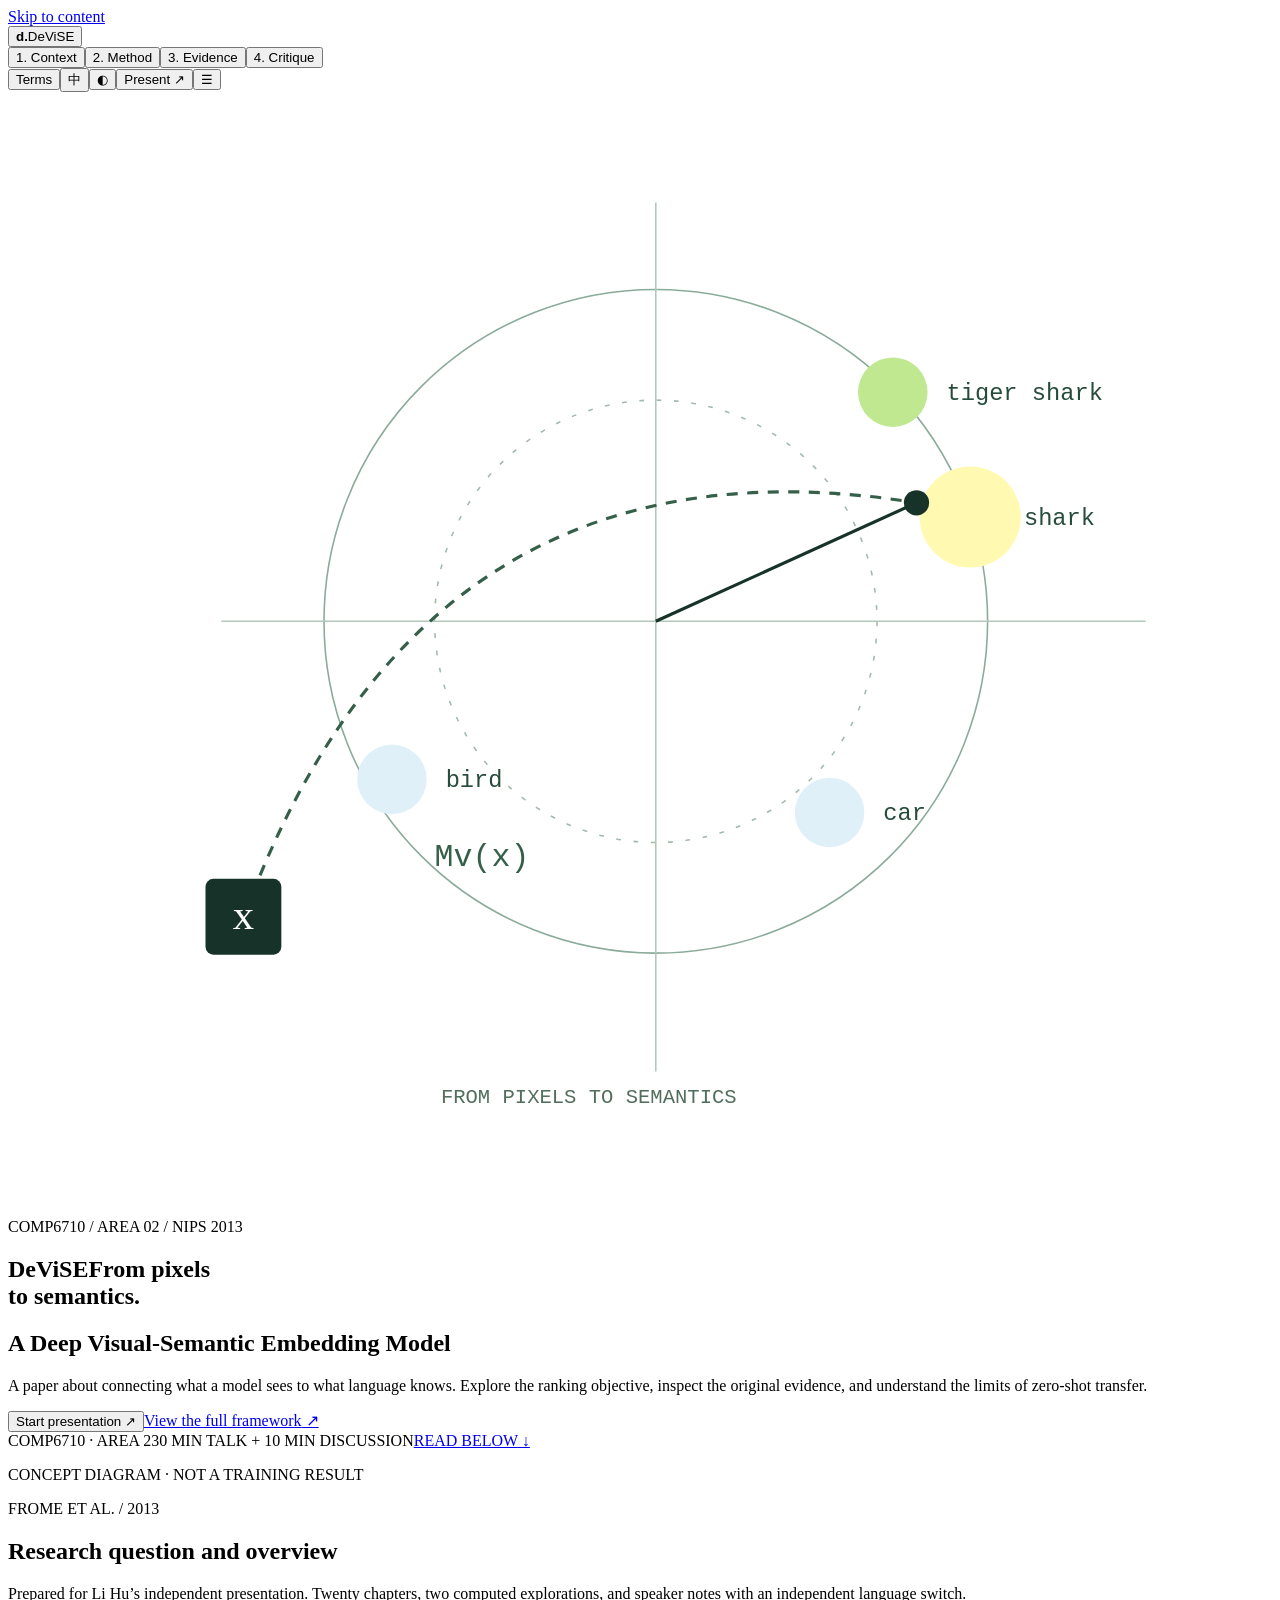
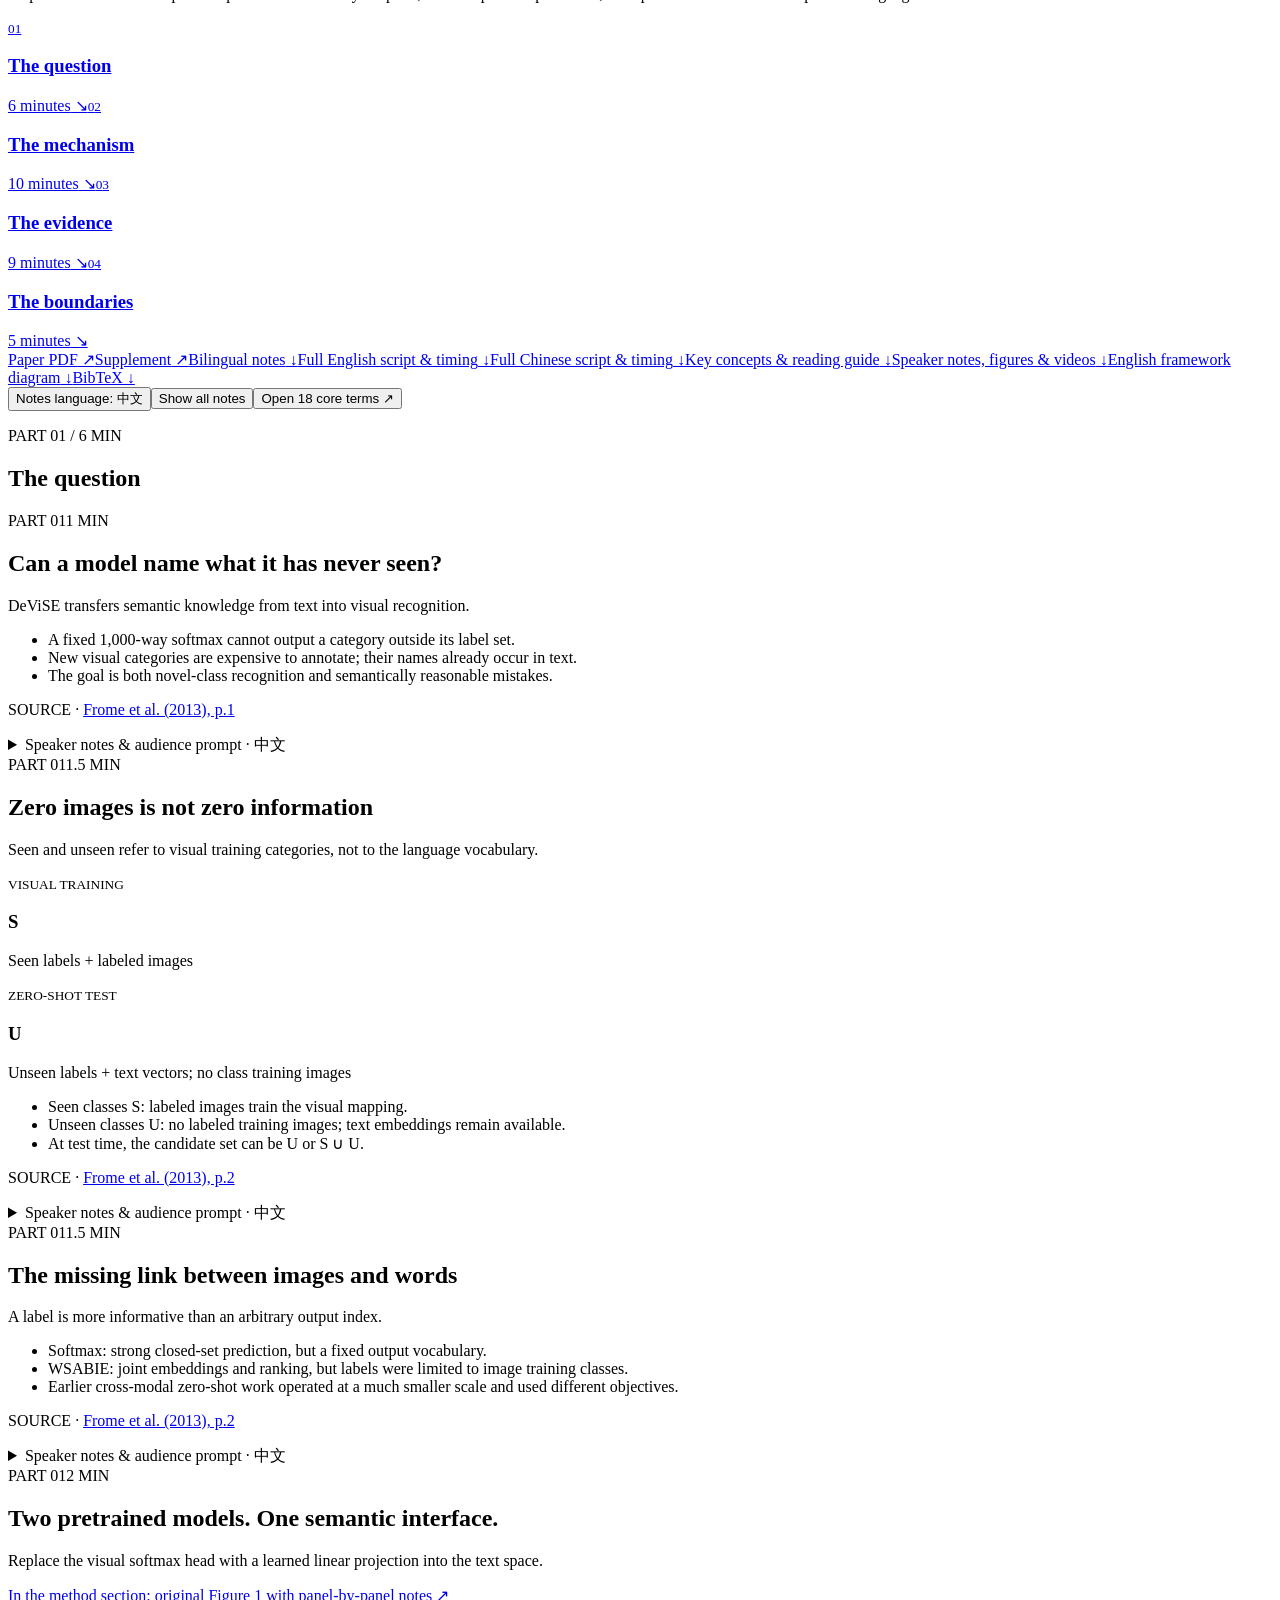
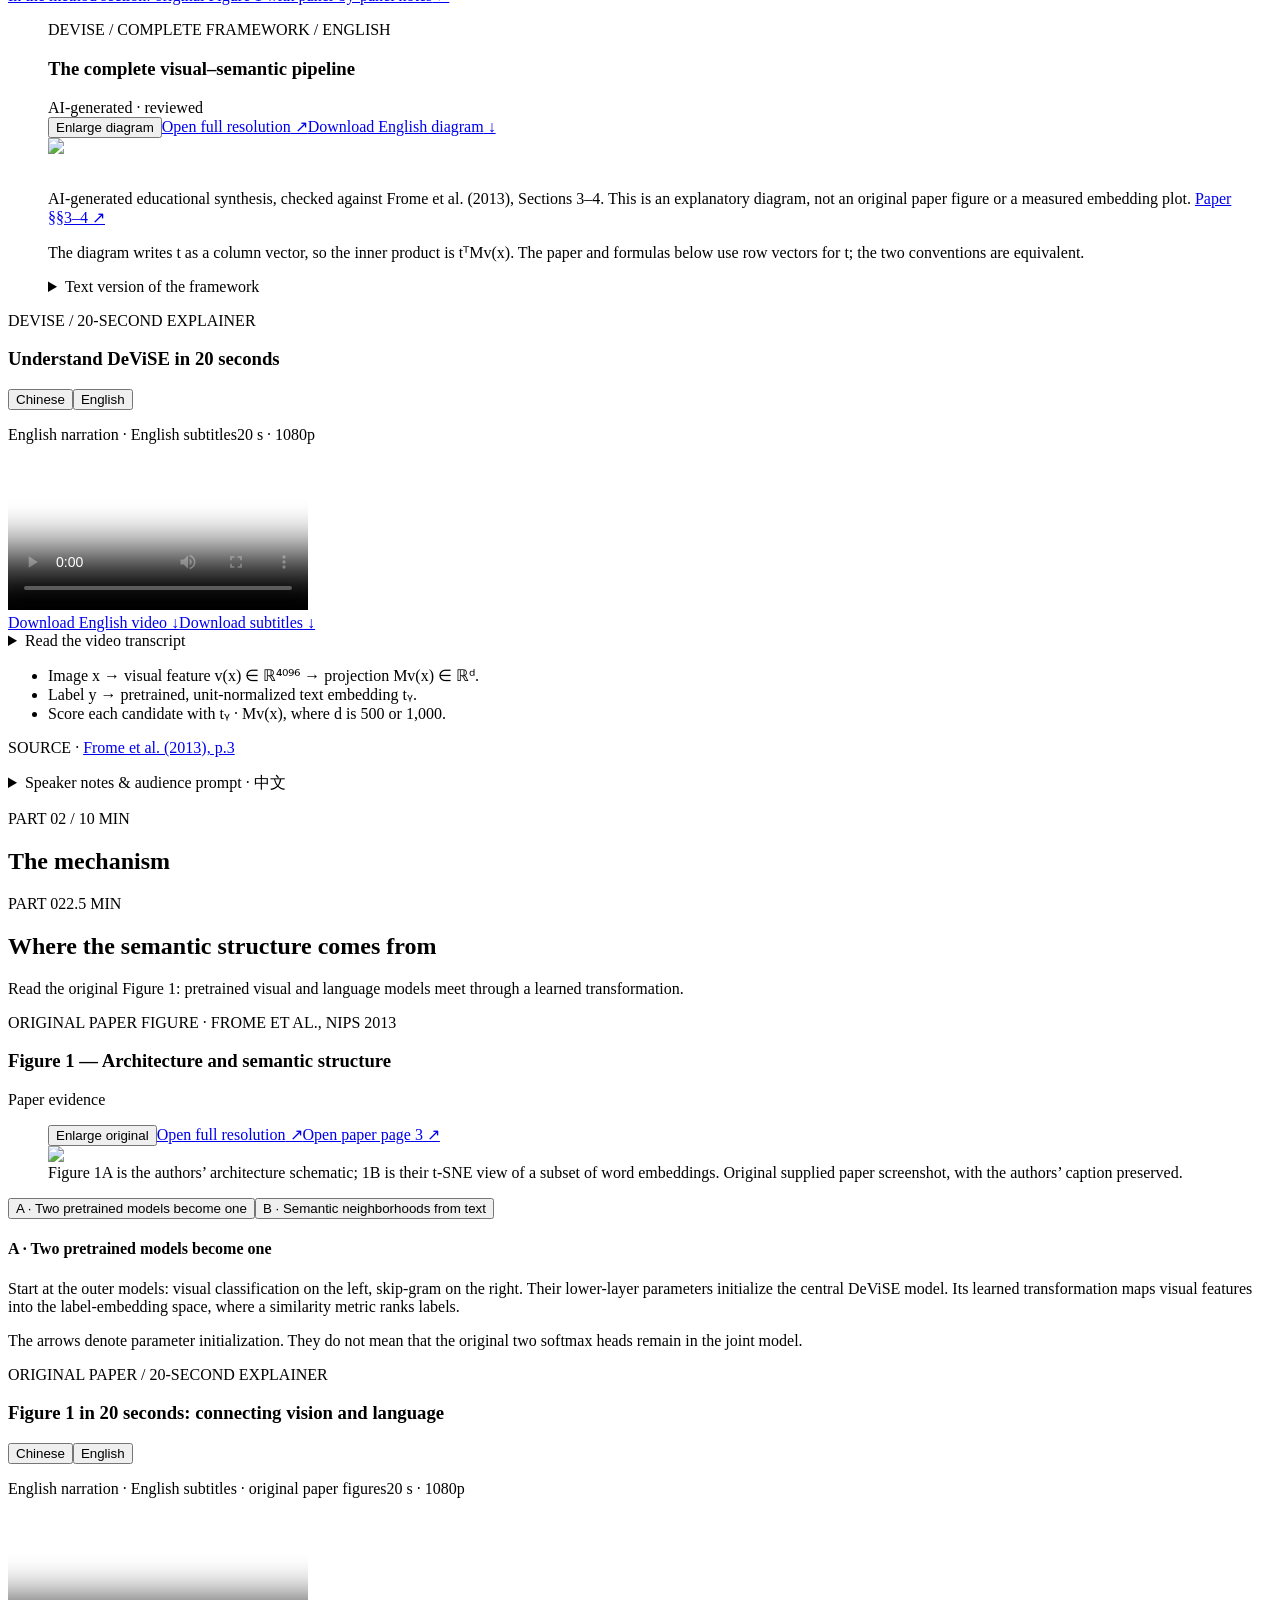
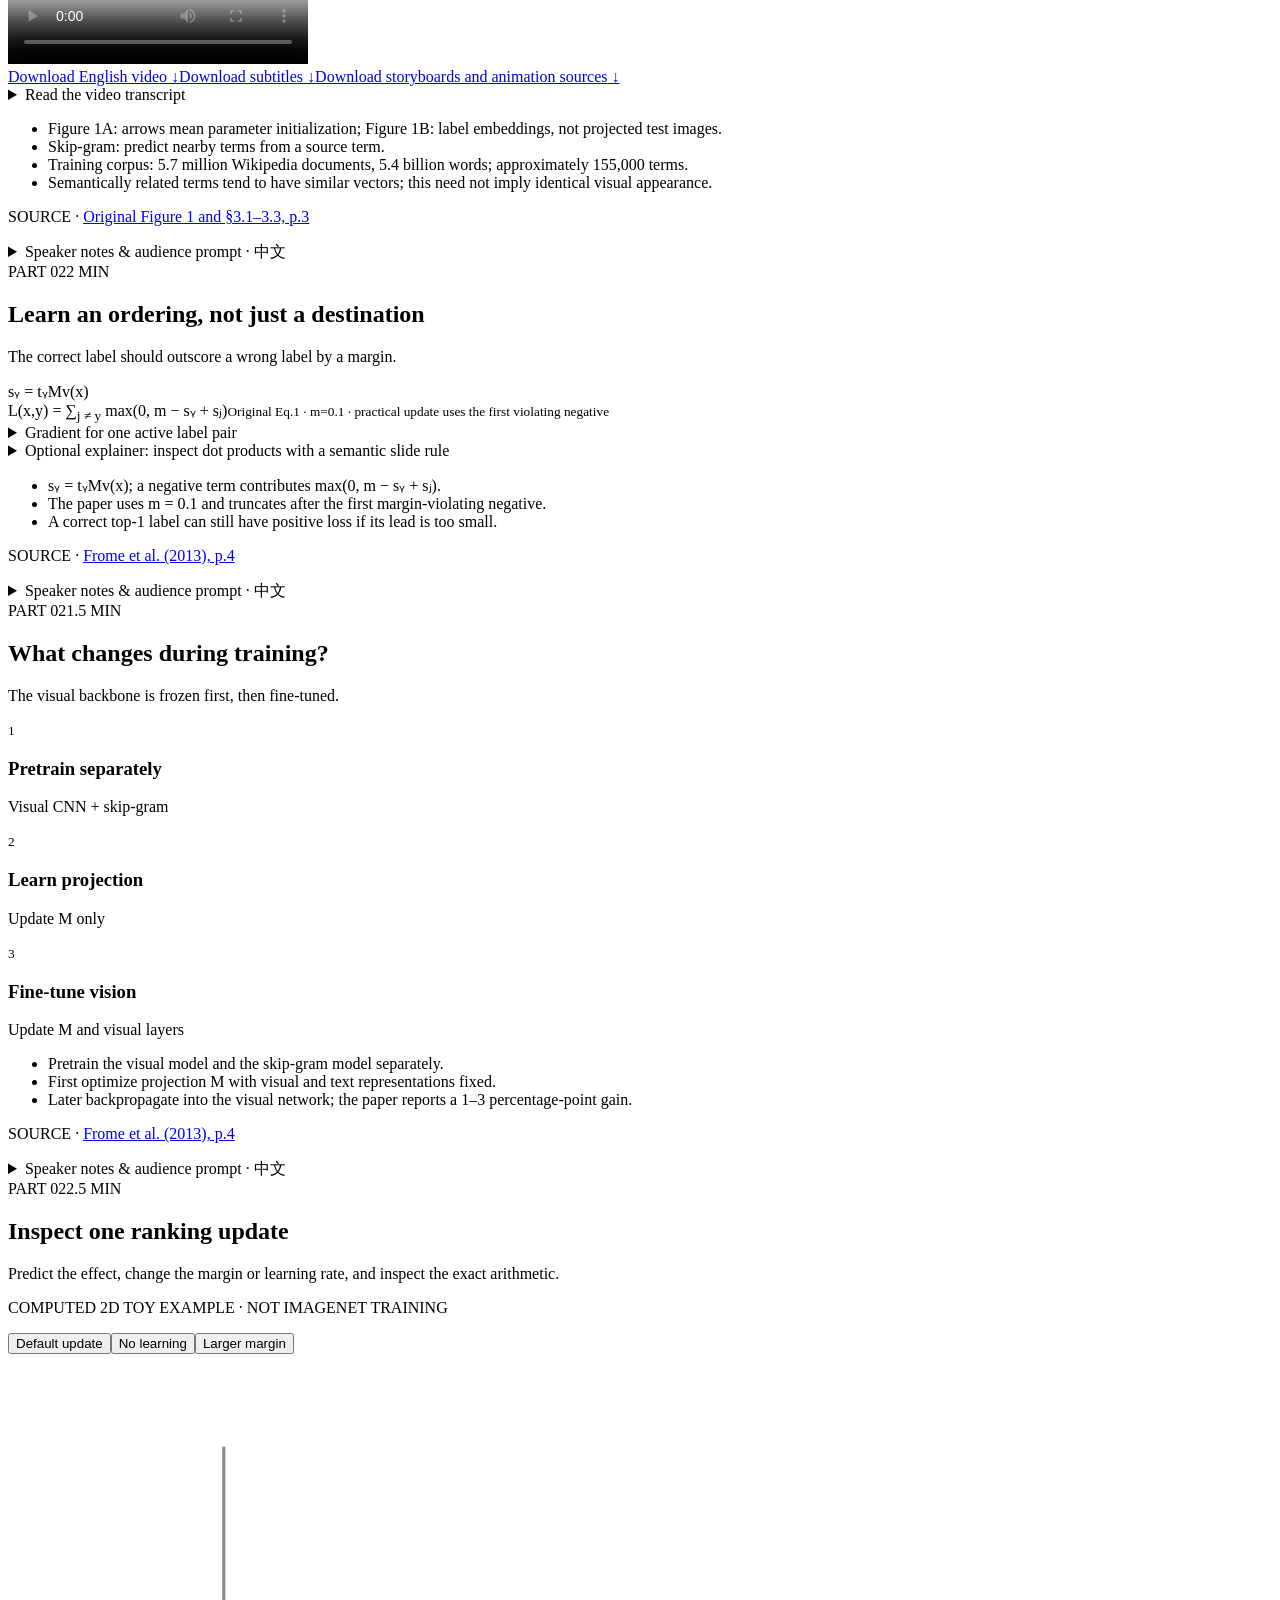
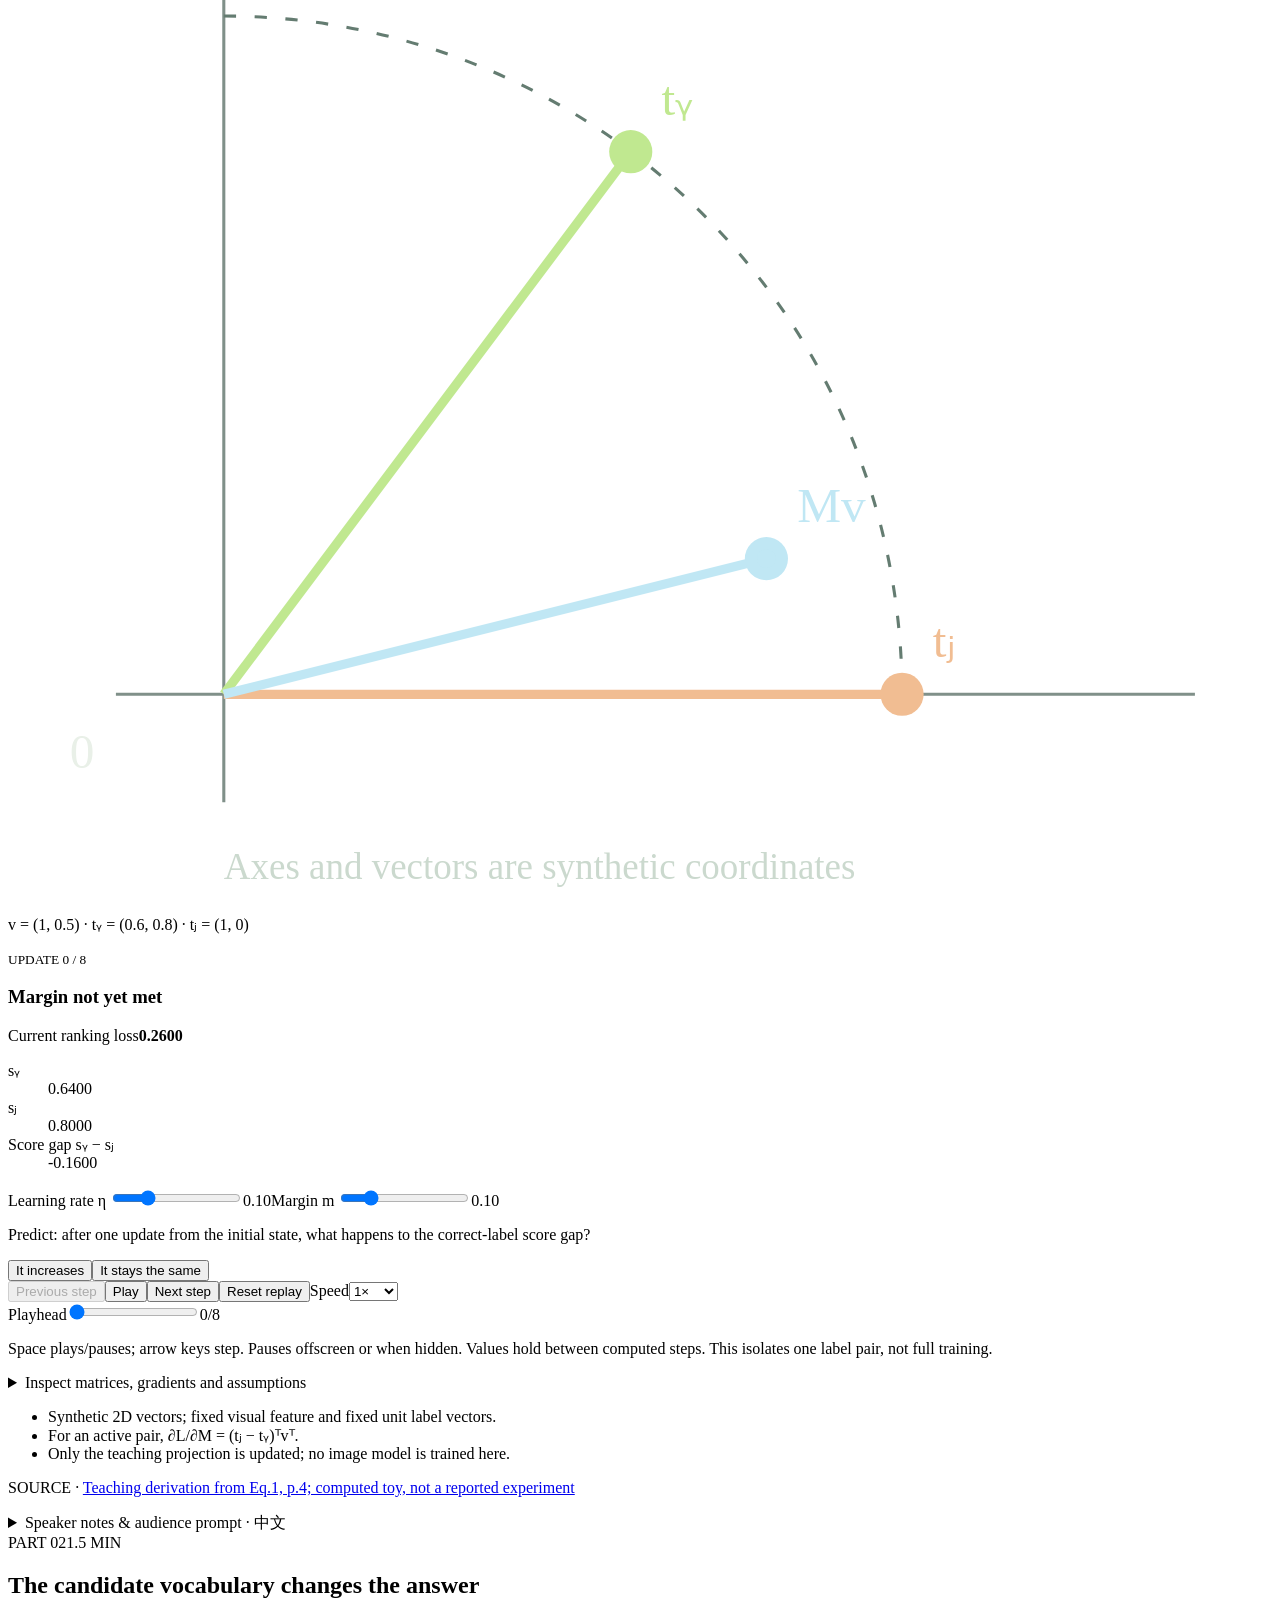
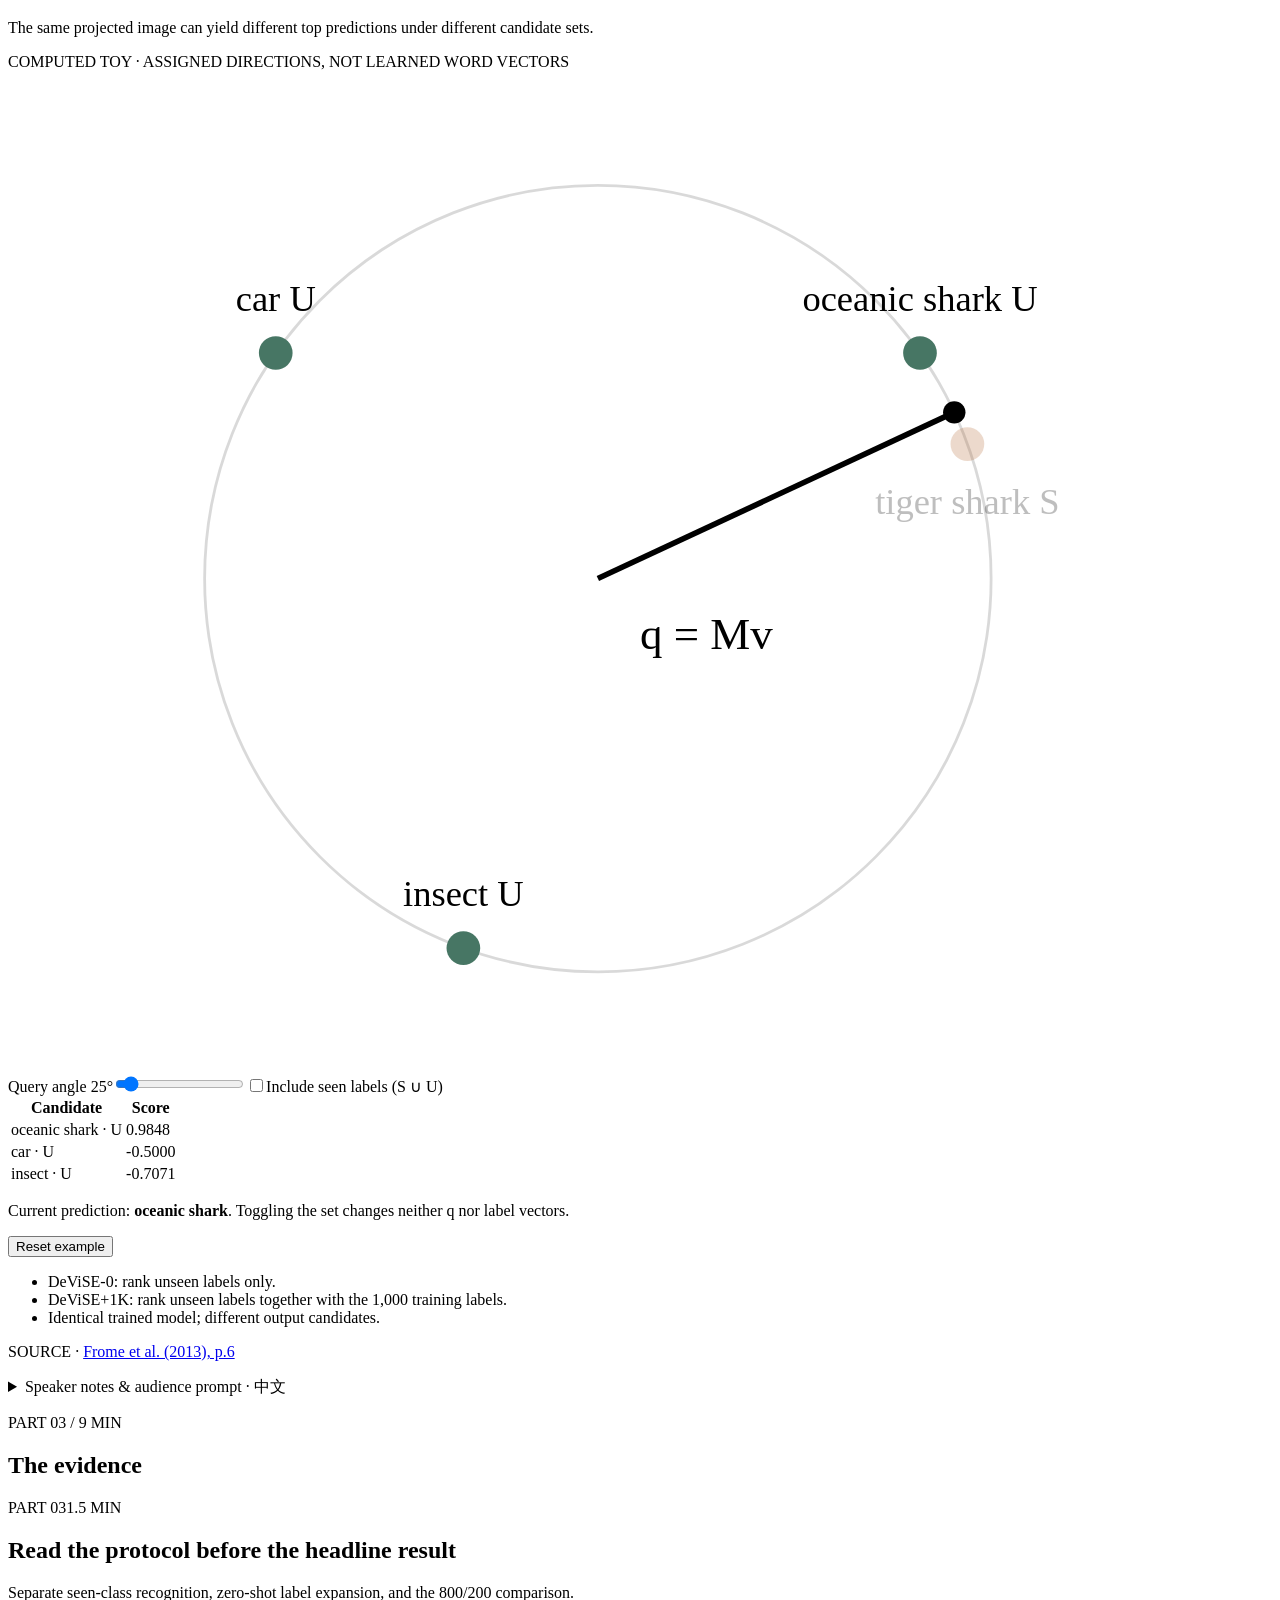
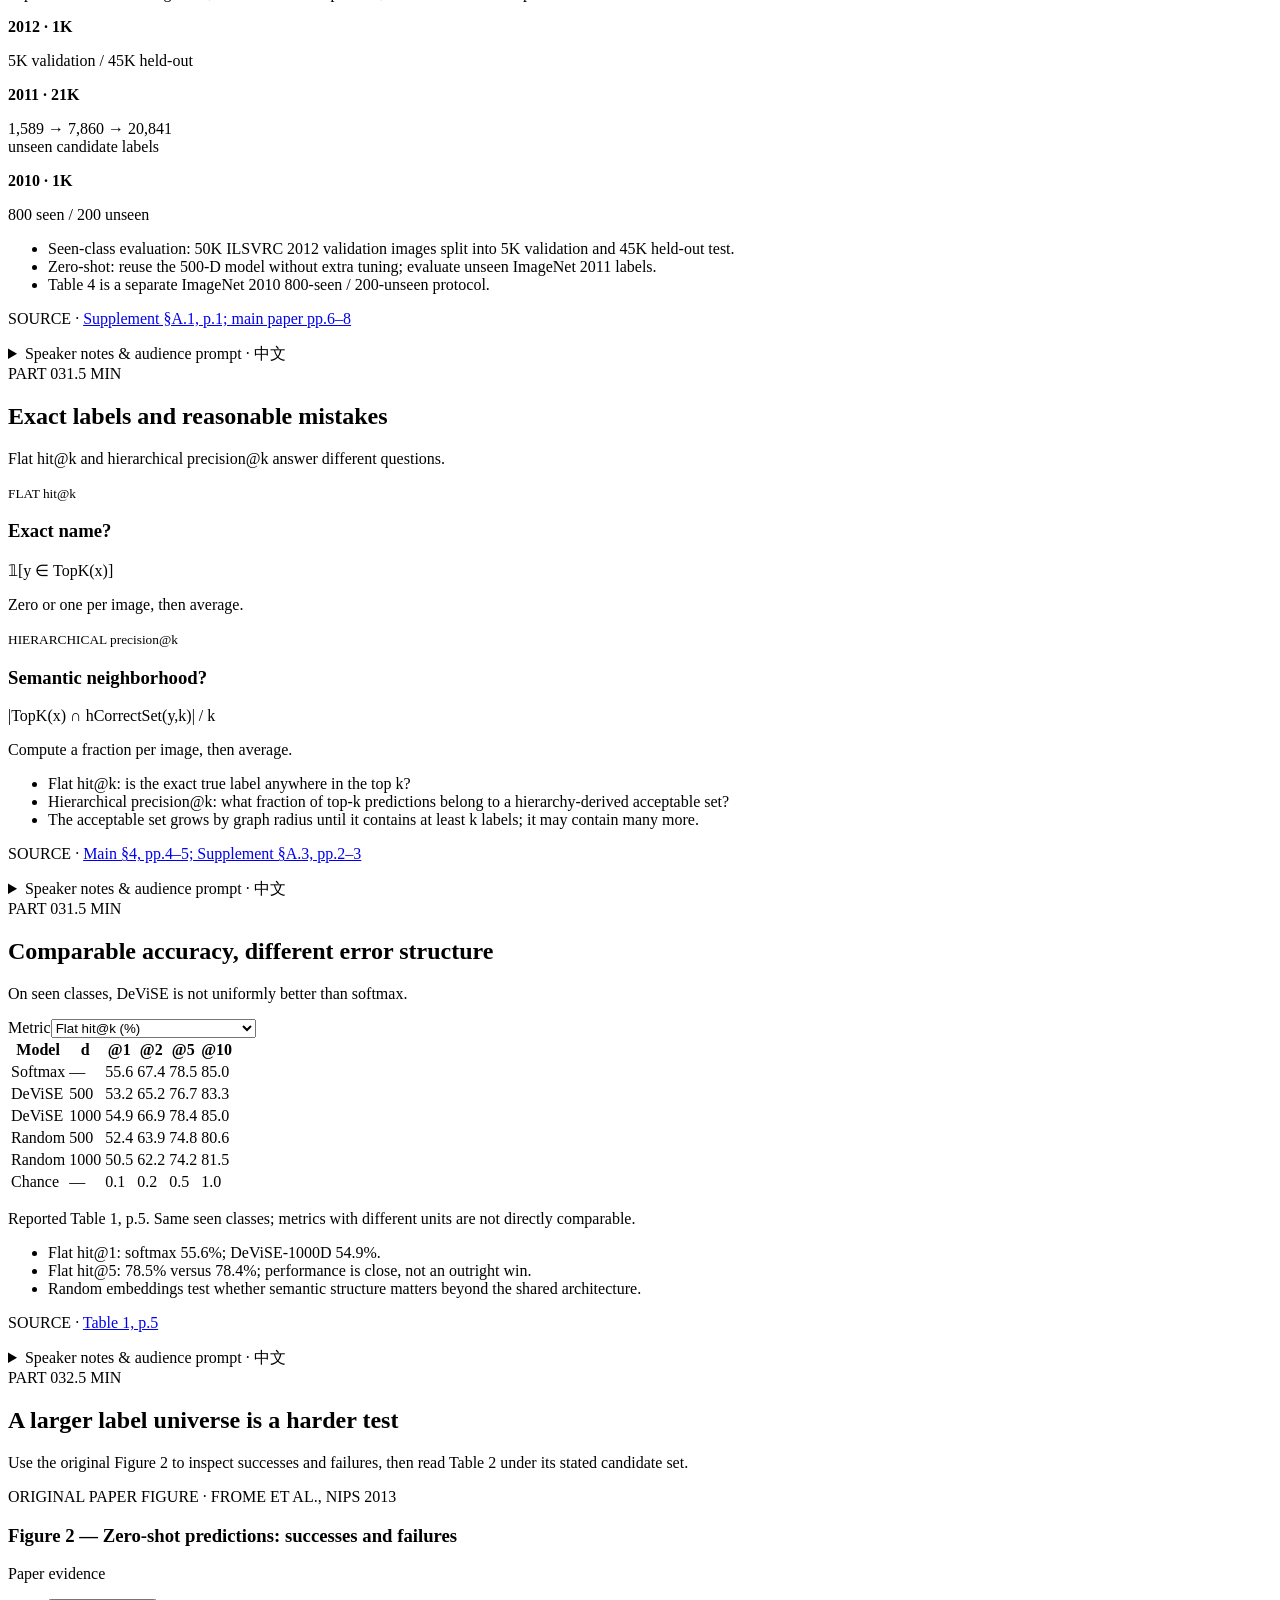
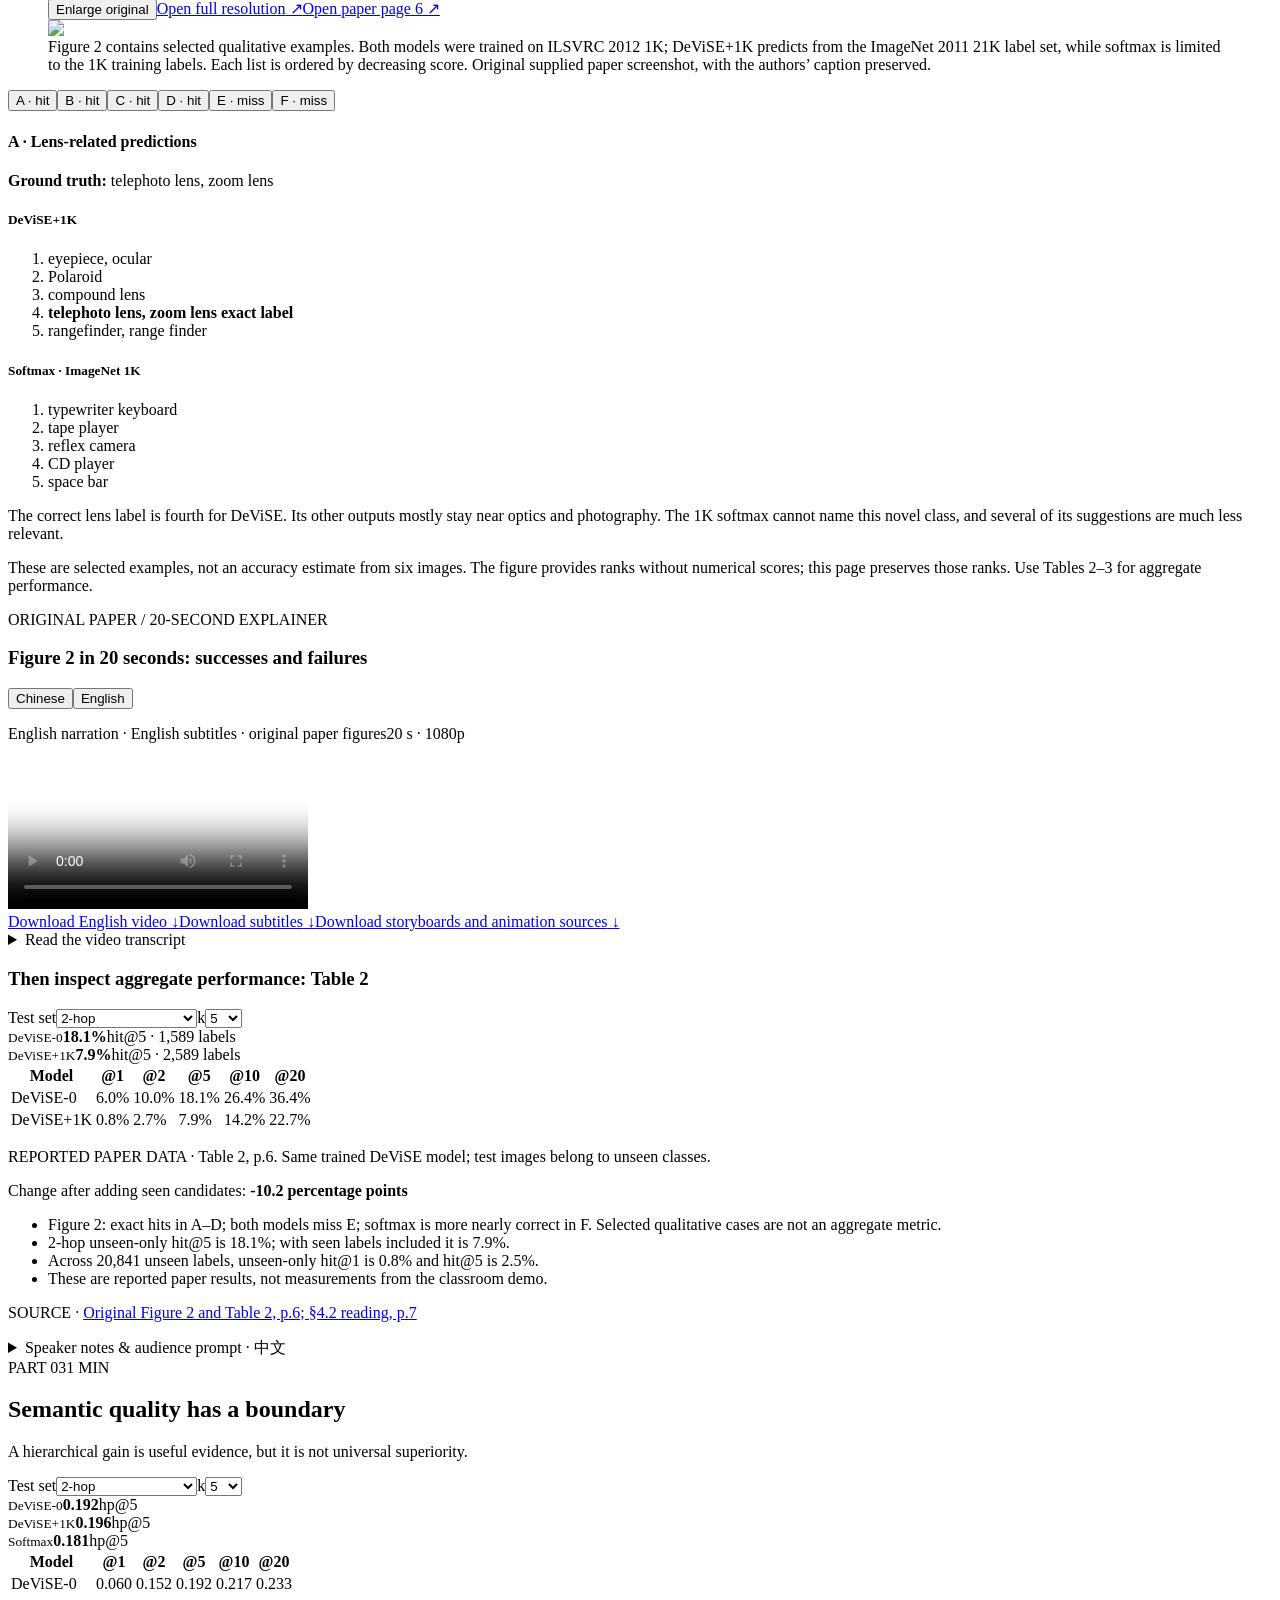
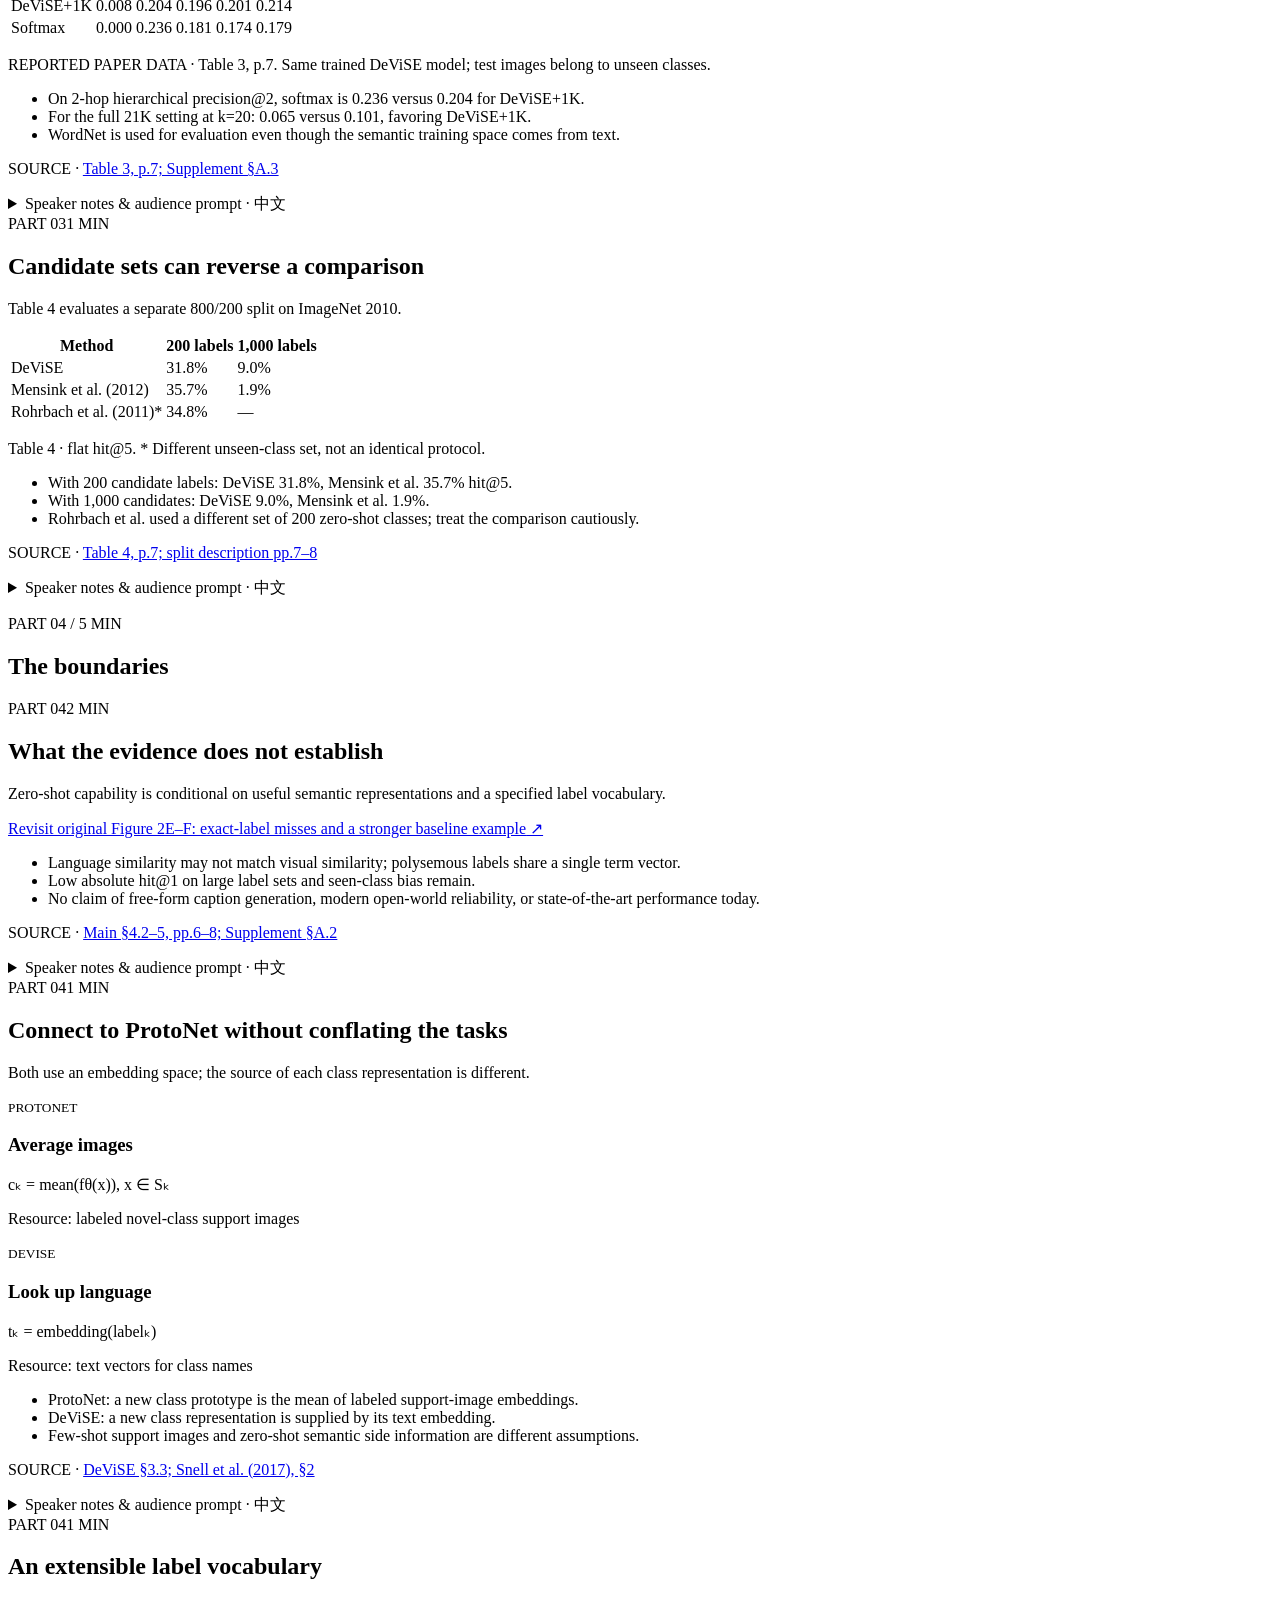
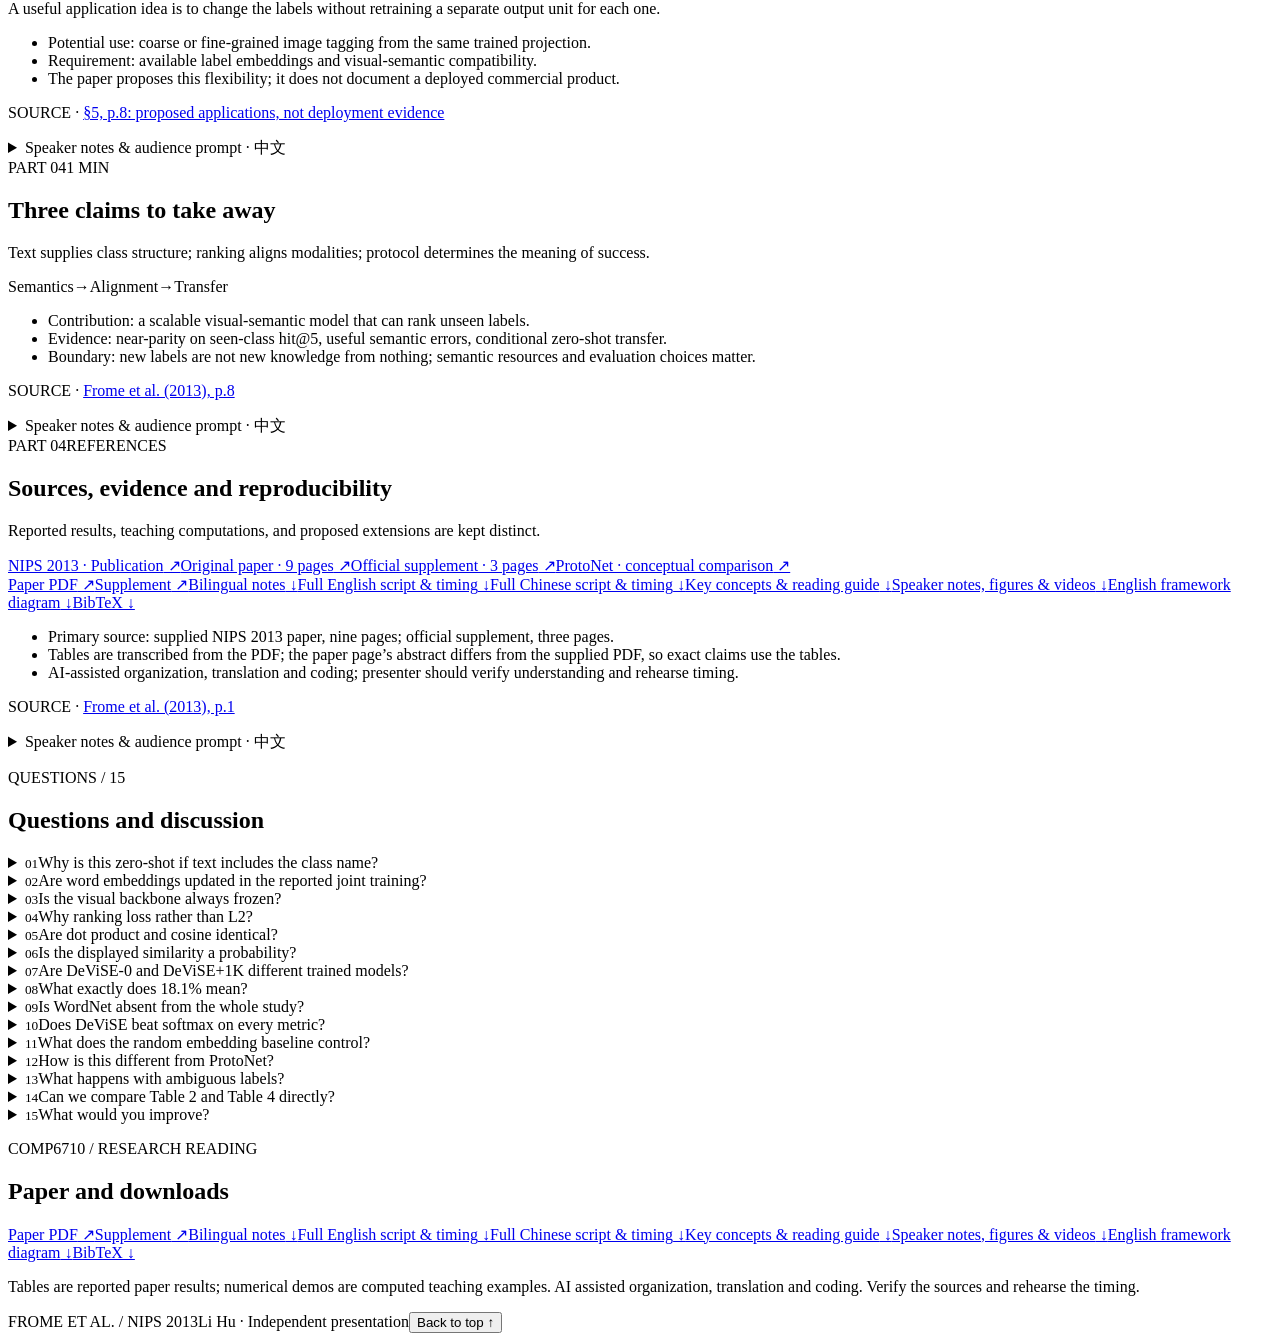
==== commit 9e1c3233: "Align the Chinese talk with the English script and shared 28-minute timing" ====
--- a/index.html
+++ b/index.html
@@ -1,11 +1,16 @@
-<!DOCTYPE html><html lang="en"><head><meta charSet="utf-8"/><meta name="viewport" content="width=device-width, initial-scale=1"/><link rel="stylesheet" href="/devise-presentation/_next/static/css/d450d2acfbb5e1aa.css" data-precedence="next"/><link rel="preload" as="script" fetchPriority="low" href="/devise-presentation/_next/static/chunks/webpack-39199d9f638e292b.js"/><script src="/devise-presentation/_next/static/chunks/44338aef-d790153d0c5d8b81.js" async=""></script><script src="/devise-presentation/_next/static/chunks/506-1101757fb45f50ac.js" async=""></script><script src="/devise-presentation/_next/static/chunks/main-app-239586df09fe8f2a.js" async=""></script><script src="/devise-presentation/_next/static/chunks/680-dc846493cf5ba7b2.js" async=""></script><script src="/devise-presentation/_next/static/chunks/app/page-2101c0d720cc54e8.js" async=""></script><link rel="icon" href="/devise-presentation/favicon.svg"/><title>DeViSE | COMP6710 Zero-shot Learning</title><meta name="description" content="DeViSE · Frome et al., NIPS 2013 · Research presentation, original evidence and computed teaching explorations."/><script src="/devise-presentation/_next/static/chunks/polyfills-42372ed130431b0a.js" noModule=""></script></head><body><div hidden=""><!--$--><!--/$--></div><div class="site "><a class="skip" href="#main">Skip to content</a><header class=""><button class="brand"><b>d.</b><span>DeViSE</span></button><nav aria-label="Four-part presentation navigation"><button class="">1<!-- -->. <!-- -->Context</button><button class="">2<!-- -->. <!-- -->Method</button><button class="">3<!-- -->. <!-- -->Evidence</button><button class="">4<!-- -->. <!-- -->Critique</button></nav><div class="header-actions"><button class="terms-button">Terms</button><button class="circle" aria-label="Switch to Chinese">中</button><button class="circle" aria-label="Toggle theme">◐</button><button class="header-present">Present<!-- --> ↗</button><button class="menu-button" aria-label="Open menu" aria-expanded="false">☰</button></div></header><main id="main"><section class="hero"><svg class="hero-diagram" viewBox="0 0 800 700" aria-hidden="true"><circle cx="410" cy="335" r="210" fill="none" stroke="#8aab9a"></circle><circle cx="410" cy="335" r="140" fill="none" stroke="#a3baab" stroke-dasharray="3 8"></circle><path d="M135 335H720M410 70V620" stroke="#b4c7bb"></path><g><circle cx="560" cy="190" r="22" fill="#c0e890"></circle><text x="594" y="195" fill="#274c3c" font-size="15" font-family="monospace">tiger shark</text></g><g><circle cx="609" cy="269" r="32" fill="#fff9b1"></circle><text x="643" y="274" fill="#274c3c" font-size="15" font-family="monospace">shark</text></g><g><circle cx="520" cy="456" r="22" fill="#e0f0f8"></circle><text x="554" y="461" fill="#274c3c" font-size="15" font-family="monospace">car</text></g><g><circle cx="243" cy="435" r="22" fill="#e0f0f8"></circle><text x="277" y="440" fill="#274c3c" font-size="15" font-family="monospace">bird</text></g><path d="M150 520Q265 210 575 260" fill="none" stroke="#355f49" stroke-width="2" stroke-dasharray="7 6"></path><rect x="125" y="498" width="48" height="48" rx="5" fill="#173329"></rect><text x="149" y="530" fill="#fff" text-anchor="middle" font-family="serif" font-size="27">x</text><circle cx="575" cy="260" r="8" fill="#173329"></circle><path d="M410 335L575 260" stroke="#173329" stroke-width="2"></path><text x="270" y="490" fill="#355f49" font-family="monospace" font-size="20">Mv(x)</text><text x="274" y="640" fill="#526e5c" font-family="monospace" font-size="13">FROM PIXELS TO SEMANTICS</text></svg><div class="hero-content"><p class="eyebrow">COMP6710 / AREA 02 / NIPS 2013</p><h1>DeViSE<span>From pixels<br/>to semantics.</span></h1><h2>A Deep Visual-Semantic Embedding Model</h2><p class="hero-summary">A paper about connecting what a model sees to what language knows. Explore the ranking objective, inspect the original evidence, and understand the limits of zero-shot transfer.</p><div class="hero-buttons"><button class="solid">Start presentation<!-- --> ↗</button><a href="#framework-diagram">View the full framework<!-- --> ↗</a></div></div><div class="hero-bottom"><span>COMP6710 · AREA 2</span><span>30 MIN TALK + 10 MIN DISCUSSION</span><a href="#overview">READ BELOW<!-- --> ↓</a></div><p class="image-disclosure">CONCEPT DIAGRAM · NOT A TRAINING RESULT</p></section><section class="track overview" id="overview"><div class="section-heading"><div><p class="eyebrow">FROME ET AL. / 2013</p><h2>Research question and overview</h2></div><p>Prepared for Li Hu’s independent presentation. Twenty chapters, two computed explorations, and speaker notes with an independent language switch.</p></div><div class="part-grid"><a href="#part-1"><small>0<!-- -->1</small><h3>The question</h3><span>6<!-- --> <!-- -->minutes<!-- --> ↘</span></a><a href="#part-2"><small>0<!-- -->2</small><h3>The mechanism</h3><span>10<!-- --> <!-- -->minutes<!-- --> ↘</span></a><a href="#part-3"><small>0<!-- -->3</small><h3>The evidence</h3><span>9<!-- --> <!-- -->minutes<!-- --> ↘</span></a><a href="#part-4"><small>0<!-- -->4</small><h3>The boundaries</h3><span>5<!-- --> <!-- -->minutes<!-- --> ↘</span></a></div><div class="downloads"><a href="/devise-presentation/sources/devise-nips2013.pdf" target="_blank" rel="noreferrer">Paper PDF<!-- --> ↗</a><a href="/devise-presentation/sources/devise-supplement.pdf" target="_blank" rel="noreferrer">Supplement<!-- --> ↗</a><a href="/devise-presentation/sources/speaker-notes.md" download="">Bilingual notes<!-- --> ↓</a><a href="/devise-presentation/sources/speaker-notes-en.md" download="">Full English script &amp; timing<!-- --> ↓</a><a href="/devise-presentation/sources/critical-reading-guide.md" download="">Key concepts &amp; reading guide<!-- --> ↓</a><a href="/devise-presentation/sources/paper-figure-speaker-pack.zip" download="">Speaker notes, figures &amp; videos<!-- --> ↓</a><a href="/devise-presentation/media/devise-framework-en.png" download="">English framework diagram<!-- --> ↓</a><a href="/devise-presentation/sources/references.bib" download="">BibTeX ↓</a></div><div class="reading-controls"><button>Notes language<!-- -->: <!-- -->中文</button><button aria-pressed="false">Show all notes</button><button>Open 18 core terms<!-- --> ↗</button></div></section><section id="part-1" class="part-section"><div class="track part-heading"><p class="eyebrow">PART 0<!-- -->1<!-- --> / <!-- -->6<!-- --> MIN</p><h2>The question</h2></div><div class=""><div class="track"><article class="chapter " id="question"><div class="chapter-meta"><span>PART 0<!-- -->1</span><span>1 MIN</span></div><h2>Can a model name what it has never seen?</h2><p class="lead">DeViSE transfers semantic knowledge from text into visual recognition.</p><ul class="points"><li>A fixed 1,000-way softmax cannot output a category outside its label set.</li><li>New visual categories are expensive to annotate; their names already occur in text.</li><li>The goal is both novel-class recognition and semantically reasonable mistakes.</li></ul><p class="source">SOURCE<!-- --> · <a href="/devise-presentation/sources/devise-nips2013.pdf#page=1" target="_blank" rel="noreferrer">Frome et al. (2013), p.1</a></p><details class="speaker-notes"><summary>Speaker notes &amp; audience prompt<!-- --> · <!-- -->中文</summary><div class="chapter-note-body" lang="zh-CN"><div><p>先区分“新图片”和“新类别”。普通分类器能识别另一张狗的照片，因为训练类别中有狗；但它的输出层没有的新标签，无法直接输出。DeViSE 想知道，能否让文本知识为新类别提供表示。这是 Area 2 的迁移与零样本学习问题。模型并不是凭空获得知识：它看过相关类别的图片，也通过文本接触过新类别名称。整场展示都要保留这个区分。</p></div><blockquote>如果输出层没有“鲨鱼”，固定 softmax 能预测它吗？</blockquote></div></details></article></div></div><div class=""><div class="track"><article class="chapter " id="setting"><div class="chapter-meta"><span>PART 0<!-- -->1</span><span>1.5 MIN</span></div><h2>Zero images is not zero information</h2><p class="lead">Seen and unseen refer to visual training categories, not to the language vocabulary.</p><div class="two-cards"><div><small>VISUAL TRAINING</small><h3>S</h3><p>Seen labels + labeled images</p></div><div><small>ZERO-SHOT TEST</small><h3>U</h3><p>Unseen labels + text vectors; no class training images</p></div></div><ul class="points"><li>Seen classes S: labeled images train the visual mapping.</li><li>Unseen classes U: no labeled training images; text embeddings remain available.</li><li>At test time, the candidate set can be U or S ∪ U.</li></ul><p class="source">SOURCE<!-- --> · <a href="/devise-presentation/sources/devise-nips2013.pdf#page=2" target="_blank" rel="noreferrer">Frome et al. (2013), p.2</a></p><details class="speaker-notes"><summary>Speaker notes &amp; audience prompt<!-- --> · <!-- -->中文</summary><div class="chapter-note-body" lang="zh-CN"><div><p>假设训练类别中有虎鲨、牛鲨，但测试类别的图片没有用于训练。语言模型仍可能有该类别的词向量，视觉网络则把图片投影到同一个语义坐标系。这与 ProtoNet 不同：ProtoNet 通常拿到每个新类的少量标注支持图像，求出均值原型；DeViSE 使用文本提供的类别表示。还要区分测试图片集合和候选标签集合：允许预测已见标签，不等于把已见类图片混入零样本测试集。</p></div><blockquote>未见类别仍然有哪些可用信息？</blockquote></div></details></article></div></div><div class=""><div class="track"><article class="chapter " id="gap"><div class="chapter-meta"><span>PART 0<!-- -->1</span><span>1.5 MIN</span></div><h2>The missing link between images and words</h2><p class="lead">A label is more informative than an arbitrary output index.</p><ul class="points"><li>Softmax: strong closed-set prediction, but a fixed output vocabulary.</li><li>WSABIE: joint embeddings and ranking, but labels were limited to image training classes.</li><li>Earlier cross-modal zero-shot work operated at a much smaller scale and used different objectives.</li></ul><p class="source">SOURCE<!-- --> · <a href="/devise-presentation/sources/devise-nips2013.pdf#page=2" target="_blank" rel="noreferrer">Frome et al. (2013), p.2</a></p><details class="speaker-notes"><summary>Speaker notes &amp; audience prompt<!-- --> · <!-- -->中文</summary><div class="chapter-note-body" lang="zh-CN"><div><p>这篇论文并不是分别发明了词向量、卷积网络或零样本学习。其贡献是结合预训练视觉特征、从无标注文本学习的语义空间以及排序目标，并扩大到 ImageNet 规模。论文讨论的 Socher 系统涉及 8 个已见类和 2 个未见类；DeViSE 考察 1,000 个已见类以及约两万个未见标签。这是作者对研究缺口的定位，不能据此把提升完全归因于规模，因为网络、文本表示和损失函数也变了。</p></div><blockquote>语义标签解决了哪一个“只扩大 softmax”难以解决的问题？</blockquote></div></details></article></div></div><div class=""><div class="track"><article class="chapter " id="architecture"><div class="chapter-meta"><span>PART 0<!-- -->1</span><span>2 MIN</span></div><h2>Two pretrained models. One semantic interface.</h2><p class="lead">Replace the visual softmax head with a learned linear projection into the text space.</p><p class="original-reference"><a href="/devise-presentation/media/originals/devise-figure-1.png" target="_blank" rel="noreferrer">In the method section: original Figure 1 with panel-by-panel notes<!-- --> ↗</a></p><figure class="framework-figure" id="framework-diagram"><div class="framework-heading"><div><p class="eyebrow">DEVISE / COMPLETE FRAMEWORK / ENGLISH</p><h3>The complete visual–semantic pipeline</h3></div><span class="framework-badge">AI-generated · reviewed</span></div><div class="framework-actions"><button type="button" aria-pressed="false" aria-controls="framework-image-region">Enlarge diagram</button><a href="/devise-presentation/media/devise-framework-en.png" target="_blank" rel="noreferrer">Open full resolution<!-- --> ↗</a><a href="/devise-presentation/media/devise-framework-en.png" download="">Download English diagram<!-- --> ↓</a></div><div id="framework-image-region" class="framework-image-region " role="region" aria-label="English DeViSE framework diagram; scroll horizontally when enlarged"><img alt="English DeViSE framework: separate skip-gram and visual CNN pretraining, visual projection into fixed label embeddings with hinge ranking loss, and candidate-label ranking for zero-shot inference." loading="lazy" width="1672" height="941" decoding="async" data-nimg="1" class="framework-image" style="color:transparent" src="/devise-presentation/media/devise-framework-en.webp"/></div><figcaption><p>AI-generated educational synthesis, checked against Frome et al. (2013), Sections 3–4. This is an explanatory diagram, not an original paper figure or a measured embedding plot.<!-- --> <a href="/devise-presentation/sources/devise-nips2013.pdf#page=3" target="_blank" rel="noreferrer">Paper §§3–4<!-- --> ↗</a></p><p>The diagram writes t as a column vector, so the inner product is tᵀMv(x). The paper and formulas below use row vectors for t; the two conventions are equivalent.</p></figcaption><details class="framework-transcript"><summary>Text version of the framework</summary><ol><li>Pretrain separately: learn unit-norm label embeddings with skip-gram on unlabeled text; train a visual CNN on labeled ImageNet images, then remove its softmax output.</li><li>Align: project 4,096-dimensional visual features through M into the 500- or 1,000-dimensional semantic space. The hinge-ranking objective pushes the correct-label score above a competing-label score by a margin of 0.1.</li><li>Train: first update M only, then fine-tune the visual CNN as well. Text embeddings remain fixed. In practice, the paper samples false labels until the first margin violation and uses Adagrad learning rates.</li><li>Infer: embed a new image and rank candidate labels by dot product. Unseen classes need text embeddings, but no labeled visual training examples. The candidate set may be unseen-only or include seen classes too.</li><li>Evaluate: use flat hit@k and hierarchical precision@k; always specify the candidate set when interpreting zero-shot results.</li></ol><p>Labels inside the diagram remain English; this text follows the page language.</p></details></figure><section class="framework-video" id="framework-video" lang="en" aria-labelledby="framework-video-heading"><div class="framework-video-heading"><div><p class="eyebrow">DEVISE / 20-SECOND EXPLAINER</p><h3 id="framework-video-heading">Understand DeViSE in 20 seconds</h3></div><div class="framework-video-languages" role="group" aria-label="Video language"><button type="button" lang="en" aria-pressed="false" aria-controls="framework-video-player">Chinese</button><button type="button" lang="en" aria-pressed="true" aria-controls="framework-video-player">English</button></div></div><p class="framework-video-description">English narration · English subtitles<span>20 s · 1080p</span></p><video id="framework-video-player" controls="" playsInline="" preload="metadata" poster="/devise-presentation/media/devise-20s-en.jpg" aria-label="DeViSE — English" aria-describedby="framework-video-transcript" lang="en"><source src="/devise-presentation/media/devise-20s-en.mp4" type="video/mp4"/><track kind="captions" src="/devise-presentation/media/devise-20s-en.vtt" srcLang="en" label="English"/><a href="/devise-presentation/media/devise-20s-en.mp4">Download the video to watch</a></video><div class="framework-video-links"><a href="/devise-presentation/media/devise-20s-en.mp4" download="">Download English video<!-- --> ↓</a><a href="/devise-presentation/media/devise-20s-en.srt" download="">Download subtitles<!-- --> ↓</a></div><details class="framework-video-transcript"><summary>Read the video transcript</summary><p id="framework-video-transcript" lang="en">Can a model recognize classes it&#x27;s never trained on? DeViSE learns word embeddings and visual features. Then it maps images into a shared space, so the correct labels score higher. It can even predict unseen classes, if their word embeddings are available.</p></details></section><ul class="points"><li>Image x → visual feature v(x) ∈ ℝ⁴⁰⁹⁶ → projection Mv(x) ∈ ℝᵈ.</li><li>Label y → pretrained, unit-normalized text embedding tᵧ.</li><li>Score each candidate with tᵧ · Mv(x), where d is 500 or 1,000.</li></ul><p class="source">SOURCE<!-- --> · <a href="/devise-presentation/sources/devise-nips2013.pdf#page=3" target="_blank" rel="noreferrer">Frome et al. (2013), p.3</a></p><details class="speaker-notes"><summary>Speaker notes &amp; audience prompt<!-- --> · <!-- -->中文</summary><div class="chapter-note-body" lang="zh-CN"><div><p>先用原文 Figure 1 解释信息流，再讲损失。左边是视觉识别预训练网络，右边从文本学习词向量，中间去掉视觉 softmax，学习从视觉特征到语言空间的变换。这个投影是跨模态的桥梁，并不执行 ProtoNet 的支持样本均值运算。词向量给出语义空间中的目标位置，训练图片教会投影如何靠近合适的目标。t-SNE 图只展示语义邻域，不是分类器真正使用的低维坐标。</p></div><blockquote>哪个组件连接视觉表示和语言表示？</blockquote></div></details></article></div></div></section><section id="part-2" class="part-section"><div class="track part-heading"><p class="eyebrow">PART 0<!-- -->2<!-- --> / <!-- -->10<!-- --> MIN</p><h2>The mechanism</h2></div><div class=""><div class="track"><article class="chapter " id="representation"><div class="chapter-meta"><span>PART 0<!-- -->2</span><span>2.5 MIN</span></div><h2>Where the semantic structure comes from</h2><p class="lead">Read the original Figure 1: pretrained visual and language models meet through a learned transformation.</p><section class="original-evidence" id="paper-figure-1" aria-labelledby="paper-figure-1-title"><div class="original-heading"><div><p class="eyebrow">ORIGINAL PAPER FIGURE · FROME ET AL., NIPS 2013</p><h3 id="paper-figure-1-title">Figure <!-- -->1<!-- --> — <!-- -->Architecture and semantic structure</h3></div><span class="original-badge">Paper evidence</span></div><figure class="original-figure"><div class="original-actions"><button type="button" aria-pressed="false" aria-controls="paper-figure-1-image">Enlarge original</button><a href="/devise-presentation/media/originals/devise-figure-1.png" target="_blank" rel="noreferrer">Open full resolution<!-- --> ↗</a><a href="/devise-presentation/sources/devise-nips2013.pdf#page=3" target="_blank" rel="noreferrer">Open paper page<!-- --> <!-- -->3<!-- --> ↗</a></div><div id="paper-figure-1-image" class="original-image-region " role="region" aria-label="Original paper image; scroll horizontally when enlarged"><img alt="Original Figure 1: A shows visual/DeViSE/skip-gram architectures and parameter initialization; B shows t-SNE of label embeddings." loading="lazy" width="2692" height="1092" decoding="async" data-nimg="1" style="color:transparent" src="/devise-presentation/media/originals/devise-figure-1.png"/></div><figcaption>Figure 1A is the authors’ architecture schematic; 1B is their t-SNE view of a subset of word embeddings.<!-- --> <!-- -->Original supplied paper screenshot, with the authors’ caption preserved.</figcaption></figure><div class="original-selector" role="group" aria-label="Choose a figure reading"><button aria-pressed="true">A · Two pretrained models become one</button><button aria-pressed="false">B · Semantic neighborhoods from text</button></div><div class="original-reading"><h4>A · Two pretrained models become one</h4><p>Start at the outer models: visual classification on the left, skip-gram on the right. Their lower-layer parameters initialize the central DeViSE model. Its learned transformation maps visual features into the label-embedding space, where a similarity metric ranks labels.</p><p class="original-caution">The arrows denote parameter initialization. They do not mean that the original two softmax heads remain in the joint model.</p></div><section class="framework-video" id="paper-figure-1-video" lang="en" aria-labelledby="paper-figure-1-video-heading"><div class="framework-video-heading"><div><p class="eyebrow">ORIGINAL PAPER / 20-SECOND EXPLAINER</p><h3 id="paper-figure-1-video-heading">Figure 1 in 20 seconds: connecting vision and language</h3></div><div class="framework-video-languages" role="group" aria-label="Video language"><button type="button" lang="en" aria-pressed="false" aria-controls="paper-figure-1-video-player">Chinese</button><button type="button" lang="en" aria-pressed="true" aria-controls="paper-figure-1-video-player">English</button></div></div><p class="framework-video-description">English narration · English subtitles · original paper figures<span>20 s · 1080p</span></p><video id="paper-figure-1-video-player" controls="" playsInline="" preload="metadata" poster="/devise-presentation/media/devise-figure-1-en.jpg" aria-label="Figure 1 — English" aria-describedby="paper-figure-1-video-transcript" lang="en"><source src="/devise-presentation/media/devise-figure-1-en.mp4" type="video/mp4"/><track kind="captions" src="/devise-presentation/media/devise-figure-1-en.vtt" srcLang="en" label="English"/><a href="/devise-presentation/media/devise-figure-1-en.mp4">Download the video to watch</a></video><div class="framework-video-links"><a href="/devise-presentation/media/devise-figure-1-en.mp4" download="">Download English video<!-- --> ↓</a><a href="/devise-presentation/media/devise-figure-1-en.srt" download="">Download subtitles<!-- --> ↓</a><a href="/devise-presentation/sources/paper-figure-videos-source.zip" download="">Download storyboards and animation sources<!-- --> ↓</a></div><details class="framework-video-transcript"><summary>Read the video transcript</summary><p id="paper-figure-1-video-transcript" lang="en">How does DeViSE connect vision and language? It combines a pretrained visual network with fixed word embeddings. A learned projection aligns images with label vectors. Panel B shows semantic neighborhoods among labels, not image predictions.</p></details></section></section><ul class="points"><li>Figure 1A: arrows mean parameter initialization; Figure 1B: label embeddings, not projected test images.</li><li>Skip-gram: predict nearby terms from a source term.</li><li>Training corpus: 5.7 million Wikipedia documents, 5.4 billion words; approximately 155,000 terms.</li><li>Semantically related terms tend to have similar vectors; this need not imply identical visual appearance.</li></ul><p class="source">SOURCE<!-- --> · <a href="/devise-presentation/sources/devise-nips2013.pdf#page=3" target="_blank" rel="noreferrer">Original Figure 1 and §3.1–3.3, p.3</a></p><details class="speaker-notes"><summary>Speaker notes &amp; audience prompt<!-- --> · <!-- -->中文</summary><div class="chapter-note-body" lang="zh-CN"><div><p>播放前 · 演讲者说：
-我们已经看过整体流程。现在回到作者的原始 Figure 1。接下来这段 20 秒视频里，请留意视觉网络和词向量怎样接入联合模型，再想一想 B 图里的彩色点代表什么。</p></div><div><p>播放提示 · Figure 1 · 中文 · 20 秒：
-播放本章的中文视频，让录制旁白完整播放；视频结束后再继续讲解。</p><a class="notes-video-link" href="#paper-figure-1-video">打开 Figure 1 视频，选择 Chinese（20 秒）<!-- --> ↗</a></div><div><p>视频旁白 · 已录制，请勿重复朗读：
+<!DOCTYPE html><html lang="en"><head><meta charSet="utf-8"/><meta name="viewport" content="width=device-width, initial-scale=1"/><link rel="stylesheet" href="/devise-presentation/_next/static/css/d450d2acfbb5e1aa.css" data-precedence="next"/><link rel="preload" as="script" fetchPriority="low" href="/devise-presentation/_next/static/chunks/webpack-39199d9f638e292b.js"/><script src="/devise-presentation/_next/static/chunks/44338aef-d790153d0c5d8b81.js" async=""></script><script src="/devise-presentation/_next/static/chunks/506-1101757fb45f50ac.js" async=""></script><script src="/devise-presentation/_next/static/chunks/main-app-239586df09fe8f2a.js" async=""></script><script src="/devise-presentation/_next/static/chunks/680-dc846493cf5ba7b2.js" async=""></script><script src="/devise-presentation/_next/static/chunks/app/page-85503001bcbab6cb.js" async=""></script><link rel="icon" href="/devise-presentation/favicon.svg"/><title>DeViSE | COMP6710 Zero-shot Learning</title><meta name="description" content="DeViSE · Frome et al., NIPS 2013 · Research presentation, original evidence and computed teaching explorations."/><script src="/devise-presentation/_next/static/chunks/polyfills-42372ed130431b0a.js" noModule=""></script></head><body><div hidden=""><!--$--><!--/$--></div><div class="site "><a class="skip" href="#main">Skip to content</a><header class=""><button class="brand"><b>d.</b><span>DeViSE</span></button><nav aria-label="Four-part presentation navigation"><button class="">1<!-- -->. <!-- -->Context</button><button class="">2<!-- -->. <!-- -->Method</button><button class="">3<!-- -->. <!-- -->Evidence</button><button class="">4<!-- -->. <!-- -->Critique</button></nav><div class="header-actions"><button class="terms-button">Terms</button><button class="circle" aria-label="Switch to Chinese">中</button><button class="circle" aria-label="Toggle theme">◐</button><button class="header-present">Present<!-- --> ↗</button><button class="menu-button" aria-label="Open menu" aria-expanded="false">☰</button></div></header><main id="main"><section class="hero"><svg class="hero-diagram" viewBox="0 0 800 700" aria-hidden="true"><circle cx="410" cy="335" r="210" fill="none" stroke="#8aab9a"></circle><circle cx="410" cy="335" r="140" fill="none" stroke="#a3baab" stroke-dasharray="3 8"></circle><path d="M135 335H720M410 70V620" stroke="#b4c7bb"></path><g><circle cx="560" cy="190" r="22" fill="#c0e890"></circle><text x="594" y="195" fill="#274c3c" font-size="15" font-family="monospace">tiger shark</text></g><g><circle cx="609" cy="269" r="32" fill="#fff9b1"></circle><text x="643" y="274" fill="#274c3c" font-size="15" font-family="monospace">shark</text></g><g><circle cx="520" cy="456" r="22" fill="#e0f0f8"></circle><text x="554" y="461" fill="#274c3c" font-size="15" font-family="monospace">car</text></g><g><circle cx="243" cy="435" r="22" fill="#e0f0f8"></circle><text x="277" y="440" fill="#274c3c" font-size="15" font-family="monospace">bird</text></g><path d="M150 520Q265 210 575 260" fill="none" stroke="#355f49" stroke-width="2" stroke-dasharray="7 6"></path><rect x="125" y="498" width="48" height="48" rx="5" fill="#173329"></rect><text x="149" y="530" fill="#fff" text-anchor="middle" font-family="serif" font-size="27">x</text><circle cx="575" cy="260" r="8" fill="#173329"></circle><path d="M410 335L575 260" stroke="#173329" stroke-width="2"></path><text x="270" y="490" fill="#355f49" font-family="monospace" font-size="20">Mv(x)</text><text x="274" y="640" fill="#526e5c" font-family="monospace" font-size="13">FROM PIXELS TO SEMANTICS</text></svg><div class="hero-content"><p class="eyebrow">COMP6710 / AREA 02 / NIPS 2013</p><h1>DeViSE<span>From pixels<br/>to semantics.</span></h1><h2>A Deep Visual-Semantic Embedding Model</h2><p class="hero-summary">A paper about connecting what a model sees to what language knows. Explore the ranking objective, inspect the original evidence, and understand the limits of zero-shot transfer.</p><div class="hero-buttons"><button class="solid">Start presentation<!-- --> ↗</button><a href="#framework-diagram">View the full framework<!-- --> ↗</a></div></div><div class="hero-bottom"><span>COMP6710 · AREA 2</span><span>30 MIN TALK + 10 MIN DISCUSSION</span><a href="#overview">READ BELOW<!-- --> ↓</a></div><p class="image-disclosure">CONCEPT DIAGRAM · NOT A TRAINING RESULT</p></section><section class="track overview" id="overview"><div class="section-heading"><div><p class="eyebrow">FROME ET AL. / 2013</p><h2>Research question and overview</h2></div><p>Prepared for Li Hu’s independent presentation. Twenty chapters, two computed explorations, and speaker notes with an independent language switch.</p></div><div class="part-grid"><a href="#part-1"><small>0<!-- -->1</small><h3>The question</h3><span>6<!-- --> <!-- -->minutes<!-- --> ↘</span></a><a href="#part-2"><small>0<!-- -->2</small><h3>The mechanism</h3><span>10<!-- --> <!-- -->minutes<!-- --> ↘</span></a><a href="#part-3"><small>0<!-- -->3</small><h3>The evidence</h3><span>9<!-- --> <!-- -->minutes<!-- --> ↘</span></a><a href="#part-4"><small>0<!-- -->4</small><h3>The boundaries</h3><span>5<!-- --> <!-- -->minutes<!-- --> ↘</span></a></div><div class="downloads"><a href="/devise-presentation/sources/devise-nips2013.pdf" target="_blank" rel="noreferrer">Paper PDF<!-- --> ↗</a><a href="/devise-presentation/sources/devise-supplement.pdf" target="_blank" rel="noreferrer">Supplement<!-- --> ↗</a><a href="/devise-presentation/sources/speaker-notes.md" download="">Bilingual notes<!-- --> ↓</a><a href="/devise-presentation/sources/speaker-notes-en.md" download="">Full English script &amp; timing<!-- --> ↓</a><a href="/devise-presentation/sources/speaker-notes-zh.md" download="">Full Chinese script &amp; timing<!-- --> ↓</a><a href="/devise-presentation/sources/critical-reading-guide.md" download="">Key concepts &amp; reading guide<!-- --> ↓</a><a href="/devise-presentation/sources/paper-figure-speaker-pack.zip" download="">Speaker notes, figures &amp; videos<!-- --> ↓</a><a href="/devise-presentation/media/devise-framework-en.png" download="">English framework diagram<!-- --> ↓</a><a href="/devise-presentation/sources/references.bib" download="">BibTeX ↓</a></div><div class="reading-controls"><button>Notes language<!-- -->: <!-- -->中文</button><button aria-pressed="false">Show all notes</button><button>Open 18 core terms<!-- --> ↗</button></div></section><section id="part-1" class="part-section"><div class="track part-heading"><p class="eyebrow">PART 0<!-- -->1<!-- --> / <!-- -->6<!-- --> MIN</p><h2>The question</h2></div><div class=""><div class="track"><article class="chapter " id="question"><div class="chapter-meta"><span>PART 0<!-- -->1</span><span>1 MIN</span></div><h2>Can a model name what it has never seen?</h2><p class="lead">DeViSE transfers semantic knowledge from text into visual recognition.</p><ul class="points"><li>A fixed 1,000-way softmax cannot output a category outside its label set.</li><li>New visual categories are expensive to annotate; their names already occur in text.</li><li>The goal is both novel-class recognition and semantically reasonable mistakes.</li></ul><p class="source">SOURCE<!-- --> · <a href="/devise-presentation/sources/devise-nips2013.pdf#page=1" target="_blank" rel="noreferrer">Frome et al. (2013), p.1</a></p><details class="speaker-notes"><summary>Speaker notes &amp; audience prompt<!-- --> · <!-- -->中文</summary><div class="chapter-note-body" lang="zh-CN"><p class="notes-timing">流程时间 · 00:00–01:05 · 预留 5 秒互动或演示</p><p class="notes-stage-cue">[目标 28 分钟，另留 2 分钟缓冲。三段 20 秒视频已计入。以每分钟约 200 字估算，并为外文术语和数字加算读音时间。舞台提示不朗读，观众回答简短；问答环节另计。]</p><div><p>大家好，今天我们讨论 DeViSE：怎样把视觉识别和语言中学到的含义连接起来。</p></div><div><p>先想一个问题。假设一个分类器学会了认狗，但输出层里根本没有“鲨鱼”这个标签，它还能把一张图片叫作鲨鱼吗？识别一张新照片，和识别一个新类别，是两回事。</p></div><div><blockquote>固定的 softmax 输出层，能预测一个不在输出列表里的标签吗？</blockquote><p>DeViSE 尝试借助文本跨过这道鸿沟。要理解它怎么做，我们先得说清楚：“未见”究竟指什么。</p></div></div></details></article></div></div><div class=""><div class="track"><article class="chapter " id="setting"><div class="chapter-meta"><span>PART 0<!-- -->1</span><span>1.5 MIN</span></div><h2>Zero images is not zero information</h2><p class="lead">Seen and unseen refer to visual training categories, not to the language vocabulary.</p><div class="two-cards"><div><small>VISUAL TRAINING</small><h3>S</h3><p>Seen labels + labeled images</p></div><div><small>ZERO-SHOT TEST</small><h3>U</h3><p>Unseen labels + text vectors; no class training images</p></div></div><ul class="points"><li>Seen classes S: labeled images train the visual mapping.</li><li>Unseen classes U: no labeled training images; text embeddings remain available.</li><li>At test time, the candidate set can be U or S ∪ U.</li></ul><p class="source">SOURCE<!-- --> · <a href="/devise-presentation/sources/devise-nips2013.pdf#page=2" target="_blank" rel="noreferrer">Frome et al. (2013), p.2</a></p><details class="speaker-notes"><summary>Speaker notes &amp; audience prompt<!-- --> · <!-- -->中文</summary><div class="chapter-note-body" lang="zh-CN"><p class="notes-timing">流程时间 · 01:05–02:20 · 预留 5 秒互动或演示</p><div><p>在这篇论文里，未见类别是指视觉模型没有该类的有标注训练图像。这不等于系统对它一无所知；类别名称仍然可能出现在语言模型使用的文本里。</p></div><div><p>例如，视觉模型见过某些鲨鱼种类，而文本为另一种鲨鱼提供了词向量。目标就是把有用的结构迁移过去。</p></div><div><p>这里还要分清两个集合：接受测试的图像，和允许作为答案的标签。把已见标签加入候选答案，并不会改变测试图像。</p></div><div><blockquote>对于未见类别，系统还可以获得什么信息？</blockquote><p>明确这个设置之后，我们再看，早期方法还缺少哪一环。</p></div></div></details></article></div></div><div class=""><div class="track"><article class="chapter " id="gap"><div class="chapter-meta"><span>PART 0<!-- -->1</span><span>1.5 MIN</span></div><h2>The missing link between images and words</h2><p class="lead">A label is more informative than an arbitrary output index.</p><ul class="points"><li>Softmax: strong closed-set prediction, but a fixed output vocabulary.</li><li>WSABIE: joint embeddings and ranking, but labels were limited to image training classes.</li><li>Earlier cross-modal zero-shot work operated at a much smaller scale and used different objectives.</li></ul><p class="source">SOURCE<!-- --> · <a href="/devise-presentation/sources/devise-nips2013.pdf#page=2" target="_blank" rel="noreferrer">Frome et al. (2013), p.2</a></p><details class="speaker-notes"><summary>Speaker notes &amp; audience prompt<!-- --> · <!-- -->中文</summary><div class="chapter-note-body" lang="zh-CN"><p class="notes-timing">流程时间 · 02:20–03:35 · 预留 5 秒互动或演示</p><div><p>当时，主要的构件已经存在：卷积网络能学习有用的视觉特征，语言模型也能把含义相关的词放在相近的位置。难点是把两者连接起来，并让这种连接适用于大得多的标签词表。</p></div><div><p>这就是论文的贡献：把预训练视觉特征、从文本得到的标签表示和排序目标结合起来，做到 ImageNet 的规模。作者用一千个视觉类别训练，再研究向大约两万个额外标签迁移。</p></div><div><p>多项设计同时发生了变化，所以应评价整套方法，不能把所有改善都归因于规模。</p></div><div><blockquote>语义标签表示带来了什么，是单纯扩大 softmax 不能提供的？</blockquote><p>接下来，我们沿着信息流看一遍模型。</p></div></div></details></article></div></div><div class=""><div class="track"><article class="chapter " id="architecture"><div class="chapter-meta"><span>PART 0<!-- -->1</span><span>2 MIN</span></div><h2>Two pretrained models. One semantic interface.</h2><p class="lead">Replace the visual softmax head with a learned linear projection into the text space.</p><p class="original-reference"><a href="/devise-presentation/media/originals/devise-figure-1.png" target="_blank" rel="noreferrer">In the method section: original Figure 1 with panel-by-panel notes<!-- --> ↗</a></p><figure class="framework-figure" id="framework-diagram"><div class="framework-heading"><div><p class="eyebrow">DEVISE / COMPLETE FRAMEWORK / ENGLISH</p><h3>The complete visual–semantic pipeline</h3></div><span class="framework-badge">AI-generated · reviewed</span></div><div class="framework-actions"><button type="button" aria-pressed="false" aria-controls="framework-image-region">Enlarge diagram</button><a href="/devise-presentation/media/devise-framework-en.png" target="_blank" rel="noreferrer">Open full resolution<!-- --> ↗</a><a href="/devise-presentation/media/devise-framework-en.png" download="">Download English diagram<!-- --> ↓</a></div><div id="framework-image-region" class="framework-image-region " role="region" aria-label="English DeViSE framework diagram; scroll horizontally when enlarged"><img alt="English DeViSE framework: separate skip-gram and visual CNN pretraining, visual projection into fixed label embeddings with hinge ranking loss, and candidate-label ranking for zero-shot inference." loading="lazy" width="1672" height="941" decoding="async" data-nimg="1" class="framework-image" style="color:transparent" src="/devise-presentation/media/devise-framework-en.webp"/></div><figcaption><p>AI-generated educational synthesis, checked against Frome et al. (2013), Sections 3–4. This is an explanatory diagram, not an original paper figure or a measured embedding plot.<!-- --> <a href="/devise-presentation/sources/devise-nips2013.pdf#page=3" target="_blank" rel="noreferrer">Paper §§3–4<!-- --> ↗</a></p><p>The diagram writes t as a column vector, so the inner product is tᵀMv(x). The paper and formulas below use row vectors for t; the two conventions are equivalent.</p></figcaption><details class="framework-transcript"><summary>Text version of the framework</summary><ol><li>Pretrain separately: learn unit-norm label embeddings with skip-gram on unlabeled text; train a visual CNN on labeled ImageNet images, then remove its softmax output.</li><li>Align: project 4,096-dimensional visual features through M into the 500- or 1,000-dimensional semantic space. The hinge-ranking objective pushes the correct-label score above a competing-label score by a margin of 0.1.</li><li>Train: first update M only, then fine-tune the visual CNN as well. Text embeddings remain fixed. In practice, the paper samples false labels until the first margin violation and uses Adagrad learning rates.</li><li>Infer: embed a new image and rank candidate labels by dot product. Unseen classes need text embeddings, but no labeled visual training examples. The candidate set may be unseen-only or include seen classes too.</li><li>Evaluate: use flat hit@k and hierarchical precision@k; always specify the candidate set when interpreting zero-shot results.</li></ol><p>Labels inside the diagram remain English; this text follows the page language.</p></details></figure><section class="framework-video" id="framework-video" lang="en" aria-labelledby="framework-video-heading"><div class="framework-video-heading"><div><p class="eyebrow">DEVISE / 20-SECOND EXPLAINER</p><h3 id="framework-video-heading">Understand DeViSE in 20 seconds</h3></div><div class="framework-video-languages" role="group" aria-label="Video language"><button type="button" lang="en" aria-pressed="false" aria-controls="framework-video-player">Chinese</button><button type="button" lang="en" aria-pressed="true" aria-controls="framework-video-player">English</button></div></div><p class="framework-video-description">English narration · English subtitles<span>20 s · 1080p</span></p><video id="framework-video-player" controls="" playsInline="" preload="metadata" poster="/devise-presentation/media/devise-20s-en.jpg" aria-label="DeViSE — English" aria-describedby="framework-video-transcript" lang="en"><source src="/devise-presentation/media/devise-20s-en.mp4" type="video/mp4"/><track kind="captions" src="/devise-presentation/media/devise-20s-en.vtt" srcLang="en" label="English"/><a href="/devise-presentation/media/devise-20s-en.mp4">Download the video to watch</a></video><div class="framework-video-links"><a href="/devise-presentation/media/devise-20s-en.mp4" download="">Download English video<!-- --> ↓</a><a href="/devise-presentation/media/devise-20s-en.srt" download="">Download subtitles<!-- --> ↓</a></div><details class="framework-video-transcript"><summary>Read the video transcript</summary><p id="framework-video-transcript" lang="en">Can a model recognize classes it&#x27;s never trained on? DeViSE learns word embeddings and visual features. Then it maps images into a shared space, so the correct labels score higher. It can even predict unseen classes, if their word embeddings are available.</p></details></section><ul class="points"><li>Image x → visual feature v(x) ∈ ℝ⁴⁰⁹⁶ → projection Mv(x) ∈ ℝᵈ.</li><li>Label y → pretrained, unit-normalized text embedding tᵧ.</li><li>Score each candidate with tᵧ · Mv(x), where d is 500 or 1,000.</li></ul><p class="source">SOURCE<!-- --> · <a href="/devise-presentation/sources/devise-nips2013.pdf#page=3" target="_blank" rel="noreferrer">Frome et al. (2013), p.3</a></p><details class="speaker-notes"><summary>Speaker notes &amp; audience prompt<!-- --> · <!-- -->中文</summary><div class="chapter-note-body" lang="zh-CN"><p class="notes-timing">流程时间 · 03:35–05:15 · 已含 20 秒视频 · 预留 5 秒互动或演示</p><div><p>播放前 · 演讲者说：
+先用二十秒抓住整体思路。请留意图像怎样从视觉特征进入一个与标签含义共享的空间。然后，我们再回到作者的原图，检查具体细节。</p></div><div><p>播放提示 · DeViSE 总览 · 中文 · 20 秒：
+播放一次中文总览视频。等录制旁白完整结束，再继续讲解。</p><a class="notes-video-link" href="#framework-video">打开总览视频，选择 Chinese（20 秒）<!-- --> ↗</a></div><div><p>视频旁白 · 已录制，请勿重复朗读：
+没有斑马训练图，也能认出斑马吗？先用文本学词向量，用图片训练视觉网络。再把图像投影到语义空间，让正确标签得分更高。预测时比较标签得分，也能选择未见类别。前提是，已有它的词向量。</p></div><div><p>播放后 · 演讲者说：
+关键的一步，是把固定输出类别的分类，改成图像向量与候选标签向量之间的比较。文本提供标签表示，训练图像教会视觉映射。只要有对应嵌入，新标签就能加入比较。这为零样本识别提供了一条路径，但不保证预测一定正确。</p></div><div><blockquote>哪个部分把视觉特征连接到标签空间？</blockquote><p>衔接 Figure 1 · 演讲者说：
+刚才是整体思路。现在看原始 Figure 1，弄清两种表示从哪里来，以及模型到底学习了什么。</p></div></div></details></article></div></div></section><section id="part-2" class="part-section"><div class="track part-heading"><p class="eyebrow">PART 0<!-- -->2<!-- --> / <!-- -->10<!-- --> MIN</p><h2>The mechanism</h2></div><div class=""><div class="track"><article class="chapter " id="representation"><div class="chapter-meta"><span>PART 0<!-- -->2</span><span>2.5 MIN</span></div><h2>Where the semantic structure comes from</h2><p class="lead">Read the original Figure 1: pretrained visual and language models meet through a learned transformation.</p><section class="original-evidence" id="paper-figure-1" aria-labelledby="paper-figure-1-title"><div class="original-heading"><div><p class="eyebrow">ORIGINAL PAPER FIGURE · FROME ET AL., NIPS 2013</p><h3 id="paper-figure-1-title">Figure <!-- -->1<!-- --> — <!-- -->Architecture and semantic structure</h3></div><span class="original-badge">Paper evidence</span></div><figure class="original-figure"><div class="original-actions"><button type="button" aria-pressed="false" aria-controls="paper-figure-1-image">Enlarge original</button><a href="/devise-presentation/media/originals/devise-figure-1.png" target="_blank" rel="noreferrer">Open full resolution<!-- --> ↗</a><a href="/devise-presentation/sources/devise-nips2013.pdf#page=3" target="_blank" rel="noreferrer">Open paper page<!-- --> <!-- -->3<!-- --> ↗</a></div><div id="paper-figure-1-image" class="original-image-region " role="region" aria-label="Original paper image; scroll horizontally when enlarged"><img alt="Original Figure 1: A shows visual/DeViSE/skip-gram architectures and parameter initialization; B shows t-SNE of label embeddings." loading="lazy" width="2692" height="1092" decoding="async" data-nimg="1" style="color:transparent" src="/devise-presentation/media/originals/devise-figure-1.png"/></div><figcaption>Figure 1A is the authors’ architecture schematic; 1B is their t-SNE view of a subset of word embeddings.<!-- --> <!-- -->Original supplied paper screenshot, with the authors’ caption preserved.</figcaption></figure><div class="original-selector" role="group" aria-label="Choose a figure reading"><button aria-pressed="true">A · Two pretrained models become one</button><button aria-pressed="false">B · Semantic neighborhoods from text</button></div><div class="original-reading"><h4>A · Two pretrained models become one</h4><p>Start at the outer models: visual classification on the left, skip-gram on the right. Their lower-layer parameters initialize the central DeViSE model. Its learned transformation maps visual features into the label-embedding space, where a similarity metric ranks labels.</p><p class="original-caution">The arrows denote parameter initialization. They do not mean that the original two softmax heads remain in the joint model.</p></div><section class="framework-video" id="paper-figure-1-video" lang="en" aria-labelledby="paper-figure-1-video-heading"><div class="framework-video-heading"><div><p class="eyebrow">ORIGINAL PAPER / 20-SECOND EXPLAINER</p><h3 id="paper-figure-1-video-heading">Figure 1 in 20 seconds: connecting vision and language</h3></div><div class="framework-video-languages" role="group" aria-label="Video language"><button type="button" lang="en" aria-pressed="false" aria-controls="paper-figure-1-video-player">Chinese</button><button type="button" lang="en" aria-pressed="true" aria-controls="paper-figure-1-video-player">English</button></div></div><p class="framework-video-description">English narration · English subtitles · original paper figures<span>20 s · 1080p</span></p><video id="paper-figure-1-video-player" controls="" playsInline="" preload="metadata" poster="/devise-presentation/media/devise-figure-1-en.jpg" aria-label="Figure 1 — English" aria-describedby="paper-figure-1-video-transcript" lang="en"><source src="/devise-presentation/media/devise-figure-1-en.mp4" type="video/mp4"/><track kind="captions" src="/devise-presentation/media/devise-figure-1-en.vtt" srcLang="en" label="English"/><a href="/devise-presentation/media/devise-figure-1-en.mp4">Download the video to watch</a></video><div class="framework-video-links"><a href="/devise-presentation/media/devise-figure-1-en.mp4" download="">Download English video<!-- --> ↓</a><a href="/devise-presentation/media/devise-figure-1-en.srt" download="">Download subtitles<!-- --> ↓</a><a href="/devise-presentation/sources/paper-figure-videos-source.zip" download="">Download storyboards and animation sources<!-- --> ↓</a></div><details class="framework-video-transcript"><summary>Read the video transcript</summary><p id="paper-figure-1-video-transcript" lang="en">How does DeViSE connect vision and language? It combines a pretrained visual network with fixed word embeddings. A learned projection aligns images with label vectors. Panel B shows semantic neighborhoods among labels, not image predictions.</p></details></section></section><ul class="points"><li>Figure 1A: arrows mean parameter initialization; Figure 1B: label embeddings, not projected test images.</li><li>Skip-gram: predict nearby terms from a source term.</li><li>Training corpus: 5.7 million Wikipedia documents, 5.4 billion words; approximately 155,000 terms.</li><li>Semantically related terms tend to have similar vectors; this need not imply identical visual appearance.</li></ul><p class="source">SOURCE<!-- --> · <a href="/devise-presentation/sources/devise-nips2013.pdf#page=3" target="_blank" rel="noreferrer">Original Figure 1 and §3.1–3.3, p.3</a></p><details class="speaker-notes"><summary>Speaker notes &amp; audience prompt<!-- --> · <!-- -->中文</summary><div class="chapter-note-body" lang="zh-CN"><p class="notes-timing">流程时间 · 05:15–07:30 · 已含 20 秒视频 · 预留 8 秒互动或演示</p><div><p>播放前 · 演讲者说：
+Figure 1 有两个面板。接下来这段短片里，请跟着两个预训练模型进入联合系统，再看看 B 图中不同颜色的语义邻域。</p></div><div><p>播放提示 · Figure 1 · 中文 · 20 秒：
+播放一次 Figure 1 中文视频，结束后再继续讲解。</p><a class="notes-video-link" href="#paper-figure-1-video">打开 Figure 1 视频，选择 Chinese（20 秒）<!-- --> ↗</a></div><div><p>视频旁白 · 已录制，请勿重复朗读：
 DeViSE 如何连接视觉与语言？ 它结合预训练视觉网络，与固定的词向量。 学习一个投影，让图像对齐标签向量。 B 图展示标签之间的语义邻域，不是图像预测结果。</p></div><div><p>播放后 · 演讲者说：
-好，这张图给了我们两条线索：A 图解释模型架构，B 图展示文本提供的语义结构。指向联合模型的箭头表示参数初始化。视觉 softmax 被移除，词向量保持固定；先学习投影，再微调视觉网络。视觉特征有 4,096 维，标签嵌入有 500 或 1,000 维。</p></div><div><p>注意，B 图中的点是标签词向量。二维距离用于可视化，不是预测分数；真正的排序发生在高维嵌入空间。继续之前，我们先确认一下这个区别。</p></div><div><blockquote>哪个面板展示模型架构，哪个展示语义邻域？二维距离是预测分数吗？</blockquote><p>衔接排序损失 · 演讲者说：
-到这里，我们知道了标签向量从哪里来。下一个问题是：图像怎样学会把正确标签排在竞争标签前面？这就引出了接下来的排序损失。</p></div></div></details></article></div></div><div class=""><div class="track"><article class="chapter " id="ranking"><div class="chapter-meta"><span>PART 0<!-- -->2</span><span>2 MIN</span></div><h2>Learn an ordering, not just a destination</h2><p class="lead">The correct label should outscore a wrong label by a margin.</p><div class="formula large">sᵧ = tᵧMv(x)<br/>L(x,y) = ∑<sub>j ≠ y</sub> max(0, m − sᵧ + sⱼ)<small>Original Eq.1 · m=0.1 · practical update uses the first violating negative</small></div><details><summary>Gradient for one active label pair</summary><p>When active:<!-- --> L = m + (tⱼ − tᵧ)Mv<br/>∂L/∂M = (tⱼ − tᵧ)ᵀvᵀ<br/>M′ = M − η(tⱼ − tᵧ)ᵀvᵀ</p><p>Dimensions: t is 1×d, v is D×1, M is d×D. An inactive term has zero gradient.</p></details><details class="semantic-supplement"><summary>Optional explainer: inspect dot products with a semantic slide rule</summary><p>Supplementary teaching instrument · scores computed from assigned 2D vectors. Original paper figures and experimental examples appear in the method and evidence sections.</p><iframe loading="lazy" src="/devise-presentation/media/semantic-instrument.html?lang=en&amp;theme=light" title="Semantic slide-rule comparator: computed dot-product teaching example" style="height:910px"></iframe><a href="/devise-presentation/media/semantic-instrument.html?lang=en&amp;theme=light" target="_blank" rel="noreferrer">Open the interactive instrument<!-- --> ↗</a></details><ul class="points"><li>sᵧ = tᵧMv(x); a negative term contributes max(0, m − sᵧ + sⱼ).</li><li>The paper uses m = 0.1 and truncates after the first margin-violating negative.</li><li>A correct top-1 label can still have positive loss if its lead is too small.</li></ul><p class="source">SOURCE<!-- --> · <a href="/devise-presentation/sources/devise-nips2013.pdf#page=4" target="_blank" rel="noreferrer">Frome et al. (2013), p.4</a></p><details class="speaker-notes"><summary>Speaker notes &amp; audience prompt<!-- --> · <!-- -->中文</summary><div class="chapter-note-body" lang="zh-CN"><div><p>逐项解释：要求的间隔，减去正确标签分数，加上竞争标签分数。若正确标签已经领先至少一个间隔，这项损失为零；否则产生学习信号。公式写成求和，但实际算法随机检查负标签，在第一个违反间隔的标签处截断，因此不能说每次都遍历所有类别更新。作者称 L2 目标的准确率约为排序模型的一半，但正文没有完整对照表，应将它标为作者报告的观察，而不是普遍定理。</p></div><div><p>可选补充：语义滑尺装置用三个指定的单位标签向量说明点积。改变查询方向，观察分数游标和读数。这里的分数是可复算教学值；原始 Figure 2 并未列出数值分数。</p></div><blockquote>m=0.1、sᵧ=0.60、sⱼ=0.55 时，损失是多少？</blockquote></div></details></article></div></div><div class=""><div class="track"><article class="chapter " id="training"><div class="chapter-meta"><span>PART 0<!-- -->2</span><span>1.5 MIN</span></div><h2>What changes during training?</h2><p class="lead">The visual backbone is frozen first, then fine-tuned.</p><div class="training-steps"><div><small>1</small><h3>Pretrain separately</h3><p>Visual CNN + skip-gram</p></div><div><small>2</small><h3>Learn projection</h3><p>Update M only</p></div><div><small>3</small><h3>Fine-tune vision</h3><p>Update M and visual layers</p></div></div><ul class="points"><li>Pretrain the visual model and the skip-gram model separately.</li><li>First optimize projection M with visual and text representations fixed.</li><li>Later backpropagate into the visual network; the paper reports a 1–3 percentage-point gain.</li></ul><p class="source">SOURCE<!-- --> · <a href="/devise-presentation/sources/devise-nips2013.pdf#page=4" target="_blank" rel="noreferrer">Frome et al. (2013), p.4</a></p><details class="speaker-notes"><summary>Speaker notes &amp; audience prompt<!-- --> · <!-- -->中文</summary><div class="chapter-note-body" lang="zh-CN"><div><p>先区分初始化和联合训练。两个预训练模型提供良好起点，不意味着整个系统永久冻结。首先只训练 M，后来微调视觉层；语言表示仍作为固定的参照空间。原论文使用异步随机梯度下降和 Adagrad。课堂例子则刻意固定二维视觉特征，用普通梯度下降更新 M，以便核对排序损失的更新。它不复现原文的分布式优化或 ImageNet 训练。</p></div><blockquote>“DeViSE 只训练一个线性层”是完整描述吗？</blockquote></div></details></article></div></div><div class="dark-band"><div class="track"><article class="chapter lab-chapter" id="lab"><div class="chapter-meta"><span>PART 0<!-- -->2</span><span>2.5 MIN</span></div><h2>Inspect one ranking update</h2><p class="lead">Predict the effect, change the margin or learning rate, and inspect the exact arithmetic.</p><div class="algorithm-lab" tabindex="0" aria-label="Ranking loss experiment"><p class="evidence">COMPUTED 2D TOY EXAMPLE · NOT IMAGENET TRAINING</p><div class="preset-row"><button>Default update</button><button>No learning</button><button>Larger margin</button></div><div class="lab-grid"><div><svg viewBox="0 0 410 370" class="vector-plot" role="img" aria-label="Unit label vectors and current image projection"><path d="M35 305H385M70 340V30" stroke="#809089"></path><path d="M70 85A220 220 0 0 1 290 305" stroke="#647c71" fill="none" stroke-dasharray="4 6"></path><g><line x1="70" y1="305" x2="202" y2="129" stroke="#c0e890" stroke-width="3"></line><circle cx="202" cy="129" r="7" fill="#c0e890"></circle><text x="212" y="117" fill="#c0e890">tᵧ</text></g><g><line x1="70" y1="305" x2="290" y2="305" stroke="#f1bd92" stroke-width="3"></line><circle cx="290" cy="305" r="7" fill="#f1bd92"></circle><text x="300" y="293" fill="#f1bd92">tⱼ</text></g><g><line x1="70" y1="305" x2="245.99999999999997" y2="261" stroke="#c0e7f4" stroke-width="3"></line><circle cx="245.99999999999997" cy="261" r="7" fill="#c0e7f4"></circle><text x="255.99999999999997" y="249" fill="#c0e7f4">Mv</text></g><circle cx="245.99999999999997" cy="261" r="3" fill="#c0e7f4" opacity=".55"></circle><text x="20" y="329" fill="#e9f0e8">0</text><text x="70" y="365" fill="#cbd9ce" font-size="12">Axes and vectors are synthetic coordinates</text></svg><p class="caption">v = (1, 0.5) · tᵧ = (0.6, 0.8) · tⱼ = (1, 0)</p></div><div class="lab-readout"><small>UPDATE<!-- --> <!-- -->0<!-- --> / 8</small><h3>Margin not yet met</h3><div class="loss"><span>Current ranking loss</span><strong data-testid="loss">0.2600</strong></div><dl class="numeric-list"><div><dt>sᵧ</dt><dd>0.6400</dd></div><div><dt>sⱼ</dt><dd>0.8000</dd></div><div><dt>Score gap<!-- --> sᵧ − sⱼ</dt><dd>-0.1600</dd></div></dl><label>Learning rate η<!-- --> <input aria-label="Learning rate" type="range" min="0" max=".4" step=".05" value="0.1"/><output>0.10</output></label><label>Margin m<!-- --> <input aria-label="Margin" type="range" min="0" max=".5" step=".05" value="0.1"/><output>0.10</output></label></div></div><div class="prediction"><p>Predict: after one update from the initial state, what happens to the correct-label score gap?</p><button aria-pressed="false">It increases</button><button aria-pressed="false">It stays the same</button></div><div class="playback"><button disabled="">Previous step</button><button>Play</button><button>Next step</button><button>Reset replay</button><label>Speed<select><option value=".5">0.5×</option><option value="1" selected="">1×</option><option value="2">2×</option></select></label></div><label class="scrubber">Playhead<input aria-label="Playhead" type="range" min="0" max="1" step=".001" value="0"/><output>0<!-- -->/8</output></label><p class="caption">Space plays/pauses; arrow keys step. Pauses offscreen or when hidden.<!-- --> <!-- -->Values hold between computed steps. This isolates one label pair, not full training.</p><details><summary>Inspect matrices, gradients and assumptions</summary><p>M = [<!-- -->0.700, 0.200<!-- -->; <!-- -->-0.100, 0.600<!-- -->]<br/>∇M L = [<!-- -->0.400, 0.200<!-- -->; <!-- -->-0.800, -0.400<!-- -->]<br/>M ← M − η∇M L</p><p>Fixed v and t; no image encoder, Adagrad, or multi-example optimization. Zero subgradient at the hinge boundary. Replay keeps parameters; restore defaults resets parameters and speed.</p><button>Download trace<!-- --> ↓</button> <button>Restore defaults</button></details></div><ul class="points"><li>Synthetic 2D vectors; fixed visual feature and fixed unit label vectors.</li><li>For an active pair, ∂L/∂M = (tⱼ − tᵧ)ᵀvᵀ.</li><li>Only the teaching projection is updated; no image model is trained here.</li></ul><p class="source">SOURCE<!-- --> · <a href="/devise-presentation/sources/devise-nips2013.pdf#page=4" target="_blank" rel="noreferrer">Teaching derivation from Eq.1, p.4; computed toy, not a reported experiment</a></p><details class="speaker-notes"><summary>Speaker notes &amp; audience prompt<!-- --> · <!-- -->中文</summary><div class="chapter-note-body" lang="zh-CN"><div><p>先让同学预测：一次激活的排序更新会不会提高正确标签分数？从间隔 0.1、学习率 0.1 开始，前进一步，读出分数差和损失；再后退，证明状态可复现。把学习率设为零，观察不学习的边界情况；增大间隔，原来满足要求的标签对可能再次产生损失。这是孤立的单样本问题，不证明真实多类神经网络的所有样本损失或测试准确率都会单调改善。最后强调点积分数不等于概率。</p></div><blockquote>预测：激活约束的一次更新后，正确标签的领先幅度会增大吗？</blockquote></div></details></article></div></div><div class=""><div class="track"><article class="chapter " id="inference"><div class="chapter-meta"><span>PART 0<!-- -->2</span><span>1.5 MIN</span></div><h2>The candidate vocabulary changes the answer</h2><p class="lead">The same projected image can yield different top predictions under different candidate sets.</p><div class="candidate-lab"><p class="evidence">COMPUTED TOY · ASSIGNED DIRECTIONS, NOT LEARNED WORD VECTORS</p><div class="candidate-grid"><svg viewBox="0 0 450 350" role="img" aria-label="Candidate labels and query direction"><circle cx="210" cy="175" r="140" fill="none" stroke="currentColor" opacity=".15"></circle><g opacity="0.25"><circle cx="341.5569669100272" cy="127.11717993440638" r="6" fill="#b66d39"></circle><text x="341.5569669100272" y="152.11717993440638" text-anchor="middle" fill="currentColor" font-size="13">tiger shark<!-- --> <!-- -->S</text></g><g opacity="1"><circle cx="324.6812862004589" cy="94.69929891085356" r="6" fill="#477664"></circle><text x="324.6812862004589" y="79.69929891085356" text-anchor="middle" fill="currentColor" font-size="13">oceanic shark<!-- --> <!-- -->U</text></g><g opacity="1"><circle cx="95.31871379954119" cy="94.6992989108535" r="6" fill="#477664"></circle><text x="95.31871379954119" y="79.6992989108535" text-anchor="middle" fill="currentColor" font-size="13">car<!-- --> <!-- -->U</text></g><g opacity="1"><circle cx="162.1171799344063" cy="306.55696691002714" r="6" fill="#477664"></circle><text x="162.1171799344063" y="291.55696691002714" text-anchor="middle" fill="currentColor" font-size="13">insect<!-- --> <!-- -->U</text></g><line x1="210" y1="175" x2="336.883090185131" y2="115.83344335630207" stroke="currentColor" stroke-width="2"></line><circle cx="336.883090185131" cy="115.83344335630207" r="4" fill="currentColor"></circle><text x="225" y="200" fill="currentColor">q = Mv</text></svg><div><label>Query angle<!-- --> <!-- -->25<!-- -->°<input aria-label="Query angle" type="range" min="0" max="359" value="25"/></label><label class="checkbox"><input type="checkbox"/>Include seen labels<!-- --> (S ∪ U)</label><table><thead><tr><th>Candidate</th><th>Score</th></tr></thead><tbody><tr class="highlight"><td>oceanic shark<!-- --> · <!-- -->U</td><td>0.9848</td></tr><tr class=""><td>car<!-- --> · <!-- -->U</td><td>-0.5000</td></tr><tr class=""><td>insect<!-- --> · <!-- -->U</td><td>-0.7071</td></tr></tbody></table><p class="caption">Current prediction<!-- -->: <strong>oceanic shark</strong>. <!-- -->Toggling the set changes neither q nor label vectors.</p><button>Reset example</button></div></div></div><ul class="points"><li>DeViSE-0: rank unseen labels only.</li><li>DeViSE+1K: rank unseen labels together with the 1,000 training labels.</li><li>Identical trained model; different output candidates.</li></ul><p class="source">SOURCE<!-- --> · <a href="/devise-presentation/sources/devise-nips2013.pdf#page=6" target="_blank" rel="noreferrer">Frome et al. (2013), p.6</a></p><details class="speaker-notes"><summary>Speaker notes &amp; audience prompt<!-- --> · <!-- -->中文</summary><div class="chapter-note-body" lang="zh-CN"><div><p>保持查询角度不变，切换候选集合。只允许未见标签时，一个未见鲨鱼标签获胜；加入已见标签后，方向更近的已见鲨鱼可能排第一。这里没有重新训练，所以两种 DeViSE 不是分别训练的模型。原文测试图片仍来自未见类。对于固定非零查询、单位长度标签向量，点积与余弦排序一致，但数值和固定间隔损失并不相同。界面上的数字是相似度分数，不是校准概率。</p></div><blockquote>加入已见标签时，模型权重改变了吗？</blockquote></div></details></article></div></div></section><section id="part-3" class="part-section"><div class="track part-heading"><p class="eyebrow">PART 0<!-- -->3<!-- --> / <!-- -->9<!-- --> MIN</p><h2>The evidence</h2></div><div class=""><div class="track"><article class="chapter " id="protocol"><div class="chapter-meta"><span>PART 0<!-- -->3</span><span>1.5 MIN</span></div><h2>Read the protocol before the headline result</h2><p class="lead">Separate seen-class recognition, zero-shot label expansion, and the 800/200 comparison.</p><div class="protocol-grid"><div><strong>2012 · 1K</strong><p>5K <!-- -->validation<!-- --> / 45K <!-- -->held-out</p></div><div><strong>2011 · 21K</strong><p>1,589 → 7,860 → 20,841<br/>unseen candidate labels</p></div><div><strong>2010 · 1K</strong><p>800 <!-- -->seen<!-- --> / 200 <!-- -->unseen</p></div></div><ul class="points"><li>Seen-class evaluation: 50K ILSVRC 2012 validation images split into 5K validation and 45K held-out test.</li><li>Zero-shot: reuse the 500-D model without extra tuning; evaluate unseen ImageNet 2011 labels.</li><li>Table 4 is a separate ImageNet 2010 800-seen / 200-unseen protocol.</li></ul><p class="source">SOURCE<!-- --> · <a href="/devise-presentation/sources/devise-supplement.pdf#page=1" target="_blank" rel="noreferrer">Supplement §A.1, p.1; main paper pp.6–8</a></p><details class="speaker-notes"><summary>Speaker notes &amp; audience prompt<!-- --> · <!-- -->中文</summary><div class="chapter-note-body" lang="zh-CN"><div><p>补充材料说明：主要已见类测试集来自原 ImageNet 验证集，并不是竞赛隐藏测试集。5 千图像用于模型选择，4.5 万图像用于报告结果；零样本实验直接复用 500 维模型，不另行调参。Table 4 改变了数据年份和类别划分，因此不能把它和 Table 2 的百分比当作同一任务直接比较。测试时使用单次中心裁剪，softmax 基线也采用相同评估方式。</p></div><blockquote>为什么不能直接比较 Table 4 和 Table 2 的百分比？</blockquote></div></details></article></div></div><div class=""><div class="track"><article class="chapter " id="metrics"><div class="chapter-meta"><span>PART 0<!-- -->3</span><span>1.5 MIN</span></div><h2>Exact labels and reasonable mistakes</h2><p class="lead">Flat hit@k and hierarchical precision@k answer different questions.</p><div class="two-cards"><div><small>FLAT hit@k</small><h3>Exact name?</h3><p>𝟙[y ∈ TopK(x)]</p><p>Zero or one per image, then average.</p></div><div><small>HIERARCHICAL precision@k</small><h3>Semantic neighborhood?</h3><p>|TopK(x) ∩ hCorrectSet(y,k)| / k</p><p>Compute a fraction per image, then average.</p></div></div><ul class="points"><li>Flat hit@k: is the exact true label anywhere in the top k?</li><li>Hierarchical precision@k: what fraction of top-k predictions belong to a hierarchy-derived acceptable set?</li><li>The acceptable set grows by graph radius until it contains at least k labels; it may contain many more.</li></ul><p class="source">SOURCE<!-- --> · <a href="/devise-presentation/sources/devise-supplement.pdf#page=2" target="_blank" rel="noreferrer">Main §4, pp.4–5; Supplement §A.3, pp.2–3</a></p><details class="speaker-notes"><summary>Speaker notes &amp; audience prompt<!-- --> · <!-- -->中文</summary><div class="chapter-note-body" lang="zh-CN"><div><p>用具体例子说明：把一种鸟认成另一种相关鸟，在 flat hit@1 下仍然错误；层级指标可以给语义邻居一定奖励。补充材料的规则是围绕真实标签按层级距离扩展，直到集合大小至少达到 k。由于每次加入整个半径上的节点，集合可能远大于 k，所以它不等于普通分类准确率，数值也依赖标签层级。k=1 时集合只含真实标签，两者在百分比与小数转换后一致。</p></div><blockquote>层级分数更高，是否必然意味着精确物种预测更多？</blockquote></div></details></article></div></div><div class=""><div class="track"><article class="chapter " id="seen-results"><div class="chapter-meta"><span>PART 0<!-- -->3</span><span>1.5 MIN</span></div><h2>Comparable accuracy, different error structure</h2><p class="lead">On seen classes, DeViSE is not uniformly better than softmax.</p><div><label>Metric<select><option value="flat" selected="">Flat hit@k (%)</option><option value="hier">Hierarchical precision@k (0–1)</option></select></label><div class="table-wrap"><table><thead><tr><th>Model</th><th>d</th><th>@<!-- -->1</th><th>@<!-- -->2</th><th>@<!-- -->5</th><th>@<!-- -->10</th></tr></thead><tbody><tr class=""><td>Softmax</td><td>—</td><td>55.6</td><td>67.4</td><td>78.5</td><td>85.0</td></tr><tr class=""><td>DeViSE</td><td>500</td><td>53.2</td><td>65.2</td><td>76.7</td><td>83.3</td></tr><tr class="highlight"><td>DeViSE</td><td>1000</td><td>54.9</td><td>66.9</td><td>78.4</td><td>85.0</td></tr><tr class=""><td>Random</td><td>500</td><td>52.4</td><td>63.9</td><td>74.8</td><td>80.6</td></tr><tr class=""><td>Random</td><td>1000</td><td>50.5</td><td>62.2</td><td>74.2</td><td>81.5</td></tr><tr class=""><td>Chance</td><td>—</td><td>0.1</td><td>0.2</td><td>0.5</td><td>1.0</td></tr></tbody></table></div><p class="caption">Reported Table 1, p.5. Same seen classes; metrics with different units are not directly comparable.</p></div><ul class="points"><li>Flat hit@1: softmax 55.6%; DeViSE-1000D 54.9%.</li><li>Flat hit@5: 78.5% versus 78.4%; performance is close, not an outright win.</li><li>Random embeddings test whether semantic structure matters beyond the shared architecture.</li></ul><p class="source">SOURCE<!-- --> · <a href="/devise-presentation/sources/devise-nips2013.pdf#page=5" target="_blank" rel="noreferrer">Table 1, p.5</a></p><details class="speaker-notes"><summary>Speaker notes &amp; audience prompt<!-- --> · <!-- -->中文</summary><div class="chapter-note-body" lang="zh-CN"><div><p>不要把细致的结果压缩成“全面胜出”。top-1 下 softmax 更高；top-5 下 1,000 维 DeViSE 几乎持平，而某些层级指标有所改善。随机嵌入基线保留模型形式、移除文本语义组织，有助于检验语义几何的作用，但并不控制全部训练差异，因此应说它支持语义结构有帮助，而不是绝对因果证明。500 维和 1,000 维也并非在每个指标上随维度单调改善。</p></div><blockquote>哪个基线针对“词语语义结构是否有用”这一问题？</blockquote></div></details></article></div></div><div class=""><div class="track"><article class="chapter " id="unseen-results"><div class="chapter-meta"><span>PART 0<!-- -->3</span><span>2.5 MIN</span></div><h2>A larger label universe is a harder test</h2><p class="lead">Use the original Figure 2 to inspect successes and failures, then read Table 2 under its stated candidate set.</p><section class="original-evidence" id="paper-figure-2" aria-labelledby="paper-figure-2-title"><div class="original-heading"><div><p class="eyebrow">ORIGINAL PAPER FIGURE · FROME ET AL., NIPS 2013</p><h3 id="paper-figure-2-title">Figure <!-- -->2<!-- --> — <!-- -->Zero-shot predictions: successes and failures</h3></div><span class="original-badge">Paper evidence</span></div><figure class="original-figure"><div class="original-actions"><button type="button" aria-pressed="false" aria-controls="paper-figure-2-image">Enlarge original</button><a href="/devise-presentation/media/originals/devise-figure-2.png" target="_blank" rel="noreferrer">Open full resolution<!-- --> ↗</a><a href="/devise-presentation/sources/devise-nips2013.pdf#page=6" target="_blank" rel="noreferrer">Open paper page<!-- --> <!-- -->6<!-- --> ↗</a></div><div id="paper-figure-2-image" class="original-image-region " role="region" aria-label="Original paper image; scroll horizontally when enlarged"><img alt="Original Figure 2: six images A–F, with DeViSE+1K and softmax top-five predictions; correct labels are bold." loading="lazy" width="2702" height="1258" decoding="async" data-nimg="1" style="color:transparent" src="/devise-presentation/media/originals/devise-figure-2.png"/></div><figcaption>Figure 2 contains selected qualitative examples. Both models were trained on ILSVRC 2012 1K; DeViSE+1K predicts from the ImageNet 2011 21K label set, while softmax is limited to the 1K training labels. Each list is ordered by decreasing score.<!-- --> <!-- -->Original supplied paper screenshot, with the authors’ caption preserved.</figcaption></figure><div class="original-selector" role="group" aria-label="Choose a figure reading"><button aria-pressed="true">A<!-- --> · <!-- -->hit</button><button aria-pressed="false">B<!-- --> · <!-- -->hit</button><button aria-pressed="false">C<!-- --> · <!-- -->hit</button><button aria-pressed="false">D<!-- --> · <!-- -->hit</button><button aria-pressed="false">E<!-- --> · <!-- -->miss</button><button aria-pressed="false">F<!-- --> · <!-- -->miss</button></div><div class="original-reading"><h4>A · Lens-related predictions</h4><p><strong>Ground truth<!-- -->:</strong> <span lang="en">telephoto lens, zoom lens</span></p><div class="paper-prediction-grid"><div><h5>DeViSE+1K</h5><ol><li lang="en">eyepiece, ocular</li><li lang="en">Polaroid</li><li lang="en">compound lens</li><li lang="en"><strong>telephoto lens, zoom lens<!-- --> <span class="paper-hit">exact label</span></strong></li><li lang="en">rangefinder, range finder</li></ol></div><div><h5>Softmax · ImageNet 1K</h5><ol><li lang="en">typewriter keyboard</li><li lang="en">tape player</li><li lang="en">reflex camera</li><li lang="en">CD player</li><li lang="en">space bar</li></ol></div></div><p>The correct lens label is fourth for DeViSE. Its other outputs mostly stay near optics and photography. The 1K softmax cannot name this novel class, and several of its suggestions are much less relevant.</p><p class="original-caution">These are selected examples, not an accuracy estimate from six images. The figure provides ranks without numerical scores; this page preserves those ranks. Use Tables 2–3 for aggregate performance.</p></div><section class="framework-video" id="paper-figure-2-video" lang="en" aria-labelledby="paper-figure-2-video-heading"><div class="framework-video-heading"><div><p class="eyebrow">ORIGINAL PAPER / 20-SECOND EXPLAINER</p><h3 id="paper-figure-2-video-heading">Figure 2 in 20 seconds: successes and failures</h3></div><div class="framework-video-languages" role="group" aria-label="Video language"><button type="button" lang="en" aria-pressed="false" aria-controls="paper-figure-2-video-player">Chinese</button><button type="button" lang="en" aria-pressed="true" aria-controls="paper-figure-2-video-player">English</button></div></div><p class="framework-video-description">English narration · English subtitles · original paper figures<span>20 s · 1080p</span></p><video id="paper-figure-2-video-player" controls="" playsInline="" preload="metadata" poster="/devise-presentation/media/devise-figure-2-en.jpg" aria-label="Figure 2 — English" aria-describedby="paper-figure-2-video-transcript" lang="en"><source src="/devise-presentation/media/devise-figure-2-en.mp4" type="video/mp4"/><track kind="captions" src="/devise-presentation/media/devise-figure-2-en.vtt" srcLang="en" label="English"/><a href="/devise-presentation/media/devise-figure-2-en.mp4">Download the video to watch</a></video><div class="framework-video-links"><a href="/devise-presentation/media/devise-figure-2-en.mp4" download="">Download English video<!-- --> ↓</a><a href="/devise-presentation/media/devise-figure-2-en.srt" download="">Download subtitles<!-- --> ↓</a><a href="/devise-presentation/sources/paper-figure-videos-source.zip" download="">Download storyboards and animation sources<!-- --> ↓</a></div><details class="framework-video-transcript"><summary>Read the video transcript</summary><p id="paper-figure-2-video-transcript" lang="en">Can DeViSE recognize unseen classes? Here, the correct lens label ranks fourth. But both models miss the salad bar. For the spacecraft, softmax gives more relevant suggestions. They show strengths and limits, not overall accuracy.</p></details></section></section><h3 class="aggregate-heading">Then inspect aggregate performance: Table 2</h3><div><div class="filter-row"><label>Test set<select><option value="0" selected="">2-hop</option><option value="1">3-hop</option><option value="2">ImageNet 2011 21K</option></select></label><label>k<select><option value="0">1</option><option value="1">2</option><option value="2" selected="">5</option><option value="3">10</option><option value="4">20</option></select></label></div><div class="metric-comparison"><div><small>DeViSE-0</small><strong>18.1%</strong><span>hit<!-- -->@<!-- -->5<!-- --> · 1,589 labels</span></div><div><small>DeViSE+1K</small><strong>7.9%</strong><span>hit<!-- -->@<!-- -->5<!-- --> · 2,589 labels</span></div></div><div class="table-wrap"><table><thead><tr><th>Model</th><th>@<!-- -->1</th><th>@<!-- -->2</th><th>@<!-- -->5</th><th>@<!-- -->10</th><th>@<!-- -->20</th></tr></thead><tbody><tr><td>DeViSE-0</td><td class="">6.0<!-- -->%</td><td class="">10.0<!-- -->%</td><td class="selected-cell">18.1<!-- -->%</td><td class="">26.4<!-- -->%</td><td class="">36.4<!-- -->%</td></tr><tr><td>DeViSE+1K</td><td class="">0.8<!-- -->%</td><td class="">2.7<!-- -->%</td><td class="selected-cell">7.9<!-- -->%</td><td class="">14.2<!-- -->%</td><td class="">22.7<!-- -->%</td></tr></tbody></table></div><p class="caption">REPORTED PAPER DATA<!-- --> · Table <!-- -->2<!-- -->, p.<!-- -->6<!-- -->. <!-- -->Same trained DeViSE model; test images belong to unseen classes.</p><p>Change after adding seen candidates<!-- -->: <strong>-10.2<!-- --> <!-- -->percentage points</strong></p></div><ul class="points"><li>Figure 2: exact hits in A–D; both models miss E; softmax is more nearly correct in F. Selected qualitative cases are not an aggregate metric.</li><li>2-hop unseen-only hit@5 is 18.1%; with seen labels included it is 7.9%.</li><li>Across 20,841 unseen labels, unseen-only hit@1 is 0.8% and hit@5 is 2.5%.</li><li>These are reported paper results, not measurements from the classroom demo.</li></ul><p class="source">SOURCE<!-- --> · <a href="/devise-presentation/sources/devise-nips2013.pdf#page=6" target="_blank" rel="noreferrer">Original Figure 2 and Table 2, p.6; §4.2 reading, p.7</a></p><details class="speaker-notes"><summary>Speaker notes &amp; audience prompt<!-- --> · <!-- -->中文</summary><div class="chapter-note-body" lang="zh-CN"><div><p>播放前 · 演讲者说：
-我们已经看过模型怎样给标签排序。现在看看作者的真实案例。接下来这段 20 秒视频里，请留意一次准确命中、一次合理但未命中的预测，以及一个基线更好的反例。</p></div><div><p>播放提示 · Figure 2 · 中文 · 20 秒：
-播放本章的中文视频，让录制旁白完整播放；视频结束后再继续讲解。</p><a class="notes-video-link" href="#paper-figure-2-video">打开 Figure 2 视频，选择 Chinese（20 秒）<!-- --> ↗</a></div><div><p>视频旁白 · 已录制，请勿重复朗读：
+A 图展示架构。指向中间的箭头表示参数初始化。视觉 softmax 被移除，学习到的投影把视觉特征映射到标签空间。视觉特征有四千零九十六维；论文使用五百维或一千维的标签嵌入。</p></div><div><p>B 图展示的是另一件事：用 t-SNE 可视化从文本学到的标签嵌入。在图像训练对齐两种模态之前，相关标签就已经形成邻域。这些点是标签，不是测试图像的预测；二维距离也不是分类分数。</p></div><div><p>词向量归一化后保持固定。先学习投影，再微调视觉网络。继续之前，我们先确认各部分的角色。</p></div><div><blockquote>B 图中的点是标签还是测试图像？图上的距离是预测分数吗？</blockquote><p>衔接排序损失 · 演讲者说：
+现在有了参照空间。怎样让图像更偏向正确标签，而不是竞争标签？这就是排序损失要解决的问题。</p></div></div></details></article></div></div><div class=""><div class="track"><article class="chapter " id="ranking"><div class="chapter-meta"><span>PART 0<!-- -->2</span><span>2 MIN</span></div><h2>Learn an ordering, not just a destination</h2><p class="lead">The correct label should outscore a wrong label by a margin.</p><div class="formula large">sᵧ = tᵧMv(x)<br/>L(x,y) = ∑<sub>j ≠ y</sub> max(0, m − sᵧ + sⱼ)<small>Original Eq.1 · m=0.1 · practical update uses the first violating negative</small></div><details><summary>Gradient for one active label pair</summary><p>When active:<!-- --> L = m + (tⱼ − tᵧ)Mv<br/>∂L/∂M = (tⱼ − tᵧ)ᵀvᵀ<br/>M′ = M − η(tⱼ − tᵧ)ᵀvᵀ</p><p>Dimensions: t is 1×d, v is D×1, M is d×D. An inactive term has zero gradient.</p></details><details class="semantic-supplement"><summary>Optional explainer: inspect dot products with a semantic slide rule</summary><p>Supplementary teaching instrument · scores computed from assigned 2D vectors. Original paper figures and experimental examples appear in the method and evidence sections.</p><iframe loading="lazy" src="/devise-presentation/media/semantic-instrument.html?lang=en&amp;theme=light" title="Semantic slide-rule comparator: computed dot-product teaching example" style="height:910px"></iframe><a href="/devise-presentation/media/semantic-instrument.html?lang=en&amp;theme=light" target="_blank" rel="noreferrer">Open the interactive instrument<!-- --> ↗</a></details><ul class="points"><li>sᵧ = tᵧMv(x); a negative term contributes max(0, m − sᵧ + sⱼ).</li><li>The paper uses m = 0.1 and truncates after the first margin-violating negative.</li><li>A correct top-1 label can still have positive loss if its lead is too small.</li></ul><p class="source">SOURCE<!-- --> · <a href="/devise-presentation/sources/devise-nips2013.pdf#page=4" target="_blank" rel="noreferrer">Frome et al. (2013), p.4</a></p><details class="speaker-notes"><summary>Speaker notes &amp; audience prompt<!-- --> · <!-- -->中文</summary><div class="chapter-note-body" lang="zh-CN"><p class="notes-timing">流程时间 · 07:30–09:10 · 预留 10 秒互动或演示</p><div><p>这个目标关心的是先后顺序。我们希望正确标签的分数，比竞争标签至少高出一个小的间隔。</p></div><div><p>把铰链损失这一项读出来，就是：要求的间隔，减去正确标签分数，再加上竞争标签分数。如果正确标签已经充分领先，损失就是零；否则，这一对标签会产生学习信号。</p></div><div><p>做个简单计算：间隔是零点一，正确分数是零点六，竞争分数是零点五五，损失就是零点零五。正确标签虽然领先，但领先得还不够。</p></div><div><p>公式一写成求和；实际算法会抽取竞争标签，在第一个违反间隔的标签处停止，而不是每次更新都检查所有标签。</p></div><div><blockquote>正确标签已经得分更高，为什么损失仍然大于零？</blockquote><p>目标已经清楚了。接下来看看，它会改变模型的哪些部分。</p></div></div></details></article></div></div><div class=""><div class="track"><article class="chapter " id="training"><div class="chapter-meta"><span>PART 0<!-- -->2</span><span>1.5 MIN</span></div><h2>What changes during training?</h2><p class="lead">The visual backbone is frozen first, then fine-tuned.</p><div class="training-steps"><div><small>1</small><h3>Pretrain separately</h3><p>Visual CNN + skip-gram</p></div><div><small>2</small><h3>Learn projection</h3><p>Update M only</p></div><div><small>3</small><h3>Fine-tune vision</h3><p>Update M and visual layers</p></div></div><ul class="points"><li>Pretrain the visual model and the skip-gram model separately.</li><li>First optimize projection M with visual and text representations fixed.</li><li>Later backpropagate into the visual network; the paper reports a 1–3 percentage-point gain.</li></ul><p class="source">SOURCE<!-- --> · <a href="/devise-presentation/sources/devise-nips2013.pdf#page=4" target="_blank" rel="noreferrer">Frome et al. (2013), p.4</a></p><details class="speaker-notes"><summary>Speaker notes &amp; audience prompt<!-- --> · <!-- -->中文</summary><div class="chapter-note-body" lang="zh-CN"><p class="notes-timing">流程时间 · 09:10–10:25 · 预留 5 秒互动或演示</p><div><p>预训练给模型一个起点，并不意味着所有部分都保持冻结。</p></div><div><p>作者先训练投影矩阵 M，再微调视觉网络，同时固定语言嵌入。论文采用异步随机梯度下降，并使用 Adagrad 学习率。</p></div><div><p>我们的教学示例刻意缩小了问题：固定二维视觉特征，只用普通梯度下降更新 M。这样能单独检查一个排序约束的影响，而不是假装复现完整的 ImageNet 训练。</p></div><div><blockquote>视觉网络在整个训练过程中都保持冻结吗？</blockquote><p>明确这个简化之后，我们走一遍更新，看看分数差是否按预期改变。</p></div></div></details></article></div></div><div class="dark-band"><div class="track"><article class="chapter lab-chapter" id="lab"><div class="chapter-meta"><span>PART 0<!-- -->2</span><span>2.5 MIN</span></div><h2>Inspect one ranking update</h2><p class="lead">Predict the effect, change the margin or learning rate, and inspect the exact arithmetic.</p><div class="algorithm-lab" tabindex="0" aria-label="Ranking loss experiment"><p class="evidence">COMPUTED 2D TOY EXAMPLE · NOT IMAGENET TRAINING</p><div class="preset-row"><button>Default update</button><button>No learning</button><button>Larger margin</button></div><div class="lab-grid"><div><svg viewBox="0 0 410 370" class="vector-plot" role="img" aria-label="Unit label vectors and current image projection"><path d="M35 305H385M70 340V30" stroke="#809089"></path><path d="M70 85A220 220 0 0 1 290 305" stroke="#647c71" fill="none" stroke-dasharray="4 6"></path><g><line x1="70" y1="305" x2="202" y2="129" stroke="#c0e890" stroke-width="3"></line><circle cx="202" cy="129" r="7" fill="#c0e890"></circle><text x="212" y="117" fill="#c0e890">tᵧ</text></g><g><line x1="70" y1="305" x2="290" y2="305" stroke="#f1bd92" stroke-width="3"></line><circle cx="290" cy="305" r="7" fill="#f1bd92"></circle><text x="300" y="293" fill="#f1bd92">tⱼ</text></g><g><line x1="70" y1="305" x2="245.99999999999997" y2="261" stroke="#c0e7f4" stroke-width="3"></line><circle cx="245.99999999999997" cy="261" r="7" fill="#c0e7f4"></circle><text x="255.99999999999997" y="249" fill="#c0e7f4">Mv</text></g><circle cx="245.99999999999997" cy="261" r="3" fill="#c0e7f4" opacity=".55"></circle><text x="20" y="329" fill="#e9f0e8">0</text><text x="70" y="365" fill="#cbd9ce" font-size="12">Axes and vectors are synthetic coordinates</text></svg><p class="caption">v = (1, 0.5) · tᵧ = (0.6, 0.8) · tⱼ = (1, 0)</p></div><div class="lab-readout"><small>UPDATE<!-- --> <!-- -->0<!-- --> / 8</small><h3>Margin not yet met</h3><div class="loss"><span>Current ranking loss</span><strong data-testid="loss">0.2600</strong></div><dl class="numeric-list"><div><dt>sᵧ</dt><dd>0.6400</dd></div><div><dt>sⱼ</dt><dd>0.8000</dd></div><div><dt>Score gap<!-- --> sᵧ − sⱼ</dt><dd>-0.1600</dd></div></dl><label>Learning rate η<!-- --> <input aria-label="Learning rate" type="range" min="0" max=".4" step=".05" value="0.1"/><output>0.10</output></label><label>Margin m<!-- --> <input aria-label="Margin" type="range" min="0" max=".5" step=".05" value="0.1"/><output>0.10</output></label></div></div><div class="prediction"><p>Predict: after one update from the initial state, what happens to the correct-label score gap?</p><button aria-pressed="false">It increases</button><button aria-pressed="false">It stays the same</button></div><div class="playback"><button disabled="">Previous step</button><button>Play</button><button>Next step</button><button>Reset replay</button><label>Speed<select><option value=".5">0.5×</option><option value="1" selected="">1×</option><option value="2">2×</option></select></label></div><label class="scrubber">Playhead<input aria-label="Playhead" type="range" min="0" max="1" step=".001" value="0"/><output>0<!-- -->/8</output></label><p class="caption">Space plays/pauses; arrow keys step. Pauses offscreen or when hidden.<!-- --> <!-- -->Values hold between computed steps. This isolates one label pair, not full training.</p><details><summary>Inspect matrices, gradients and assumptions</summary><p>M = [<!-- -->0.700, 0.200<!-- -->; <!-- -->-0.100, 0.600<!-- -->]<br/>∇M L = [<!-- -->0.400, 0.200<!-- -->; <!-- -->-0.800, -0.400<!-- -->]<br/>M ← M − η∇M L</p><p>Fixed v and t; no image encoder, Adagrad, or multi-example optimization. Zero subgradient at the hinge boundary. Replay keeps parameters; restore defaults resets parameters and speed.</p><button>Download trace<!-- --> ↓</button> <button>Restore defaults</button></details></div><ul class="points"><li>Synthetic 2D vectors; fixed visual feature and fixed unit label vectors.</li><li>For an active pair, ∂L/∂M = (tⱼ − tᵧ)ᵀvᵀ.</li><li>Only the teaching projection is updated; no image model is trained here.</li></ul><p class="source">SOURCE<!-- --> · <a href="/devise-presentation/sources/devise-nips2013.pdf#page=4" target="_blank" rel="noreferrer">Teaching derivation from Eq.1, p.4; computed toy, not a reported experiment</a></p><details class="speaker-notes"><summary>Speaker notes &amp; audience prompt<!-- --> · <!-- -->中文</summary><div class="chapter-note-body" lang="zh-CN"><p class="notes-timing">流程时间 · 10:25–12:25 · 预留 45 秒互动或演示</p><div><p>现在看这个可计算的小示例。图像特征和标签向量都固定，只有投影发生变化。开始之前，先预测一下：正确分数与竞争分数之间的差距会怎样变化？</p></div><div><p class="notes-stage-cue">[演示提示 · 共 45 秒，含观众回答。间隔和学习率都设为 0.1；前进一步，查看分数差，再倒退，最后试一次零学习率。跳过额外预设和可选语义滑尺。]</p></div><div><p>这次有效更新后，分数差增大，损失下降。倒退可以恢复相同状态。把学习率设为零，模型就不变，说明结果确实由更新驱动。</p></div><div><p>这只是教学问题里的一个约束，不能证明真实训练中的每个样本每一步都会改善。这里的相似度分数也不是概率。</p></div><div><blockquote>一次有效更新后，正确标签与竞争标签的分数差应该怎样变化？</blockquote><p>我们看过学习怎样改变分数了。那么，如果分数不变，只改变可选答案，会发生什么？</p></div></div></details></article></div></div><div class=""><div class="track"><article class="chapter " id="inference"><div class="chapter-meta"><span>PART 0<!-- -->2</span><span>1.5 MIN</span></div><h2>The candidate vocabulary changes the answer</h2><p class="lead">The same projected image can yield different top predictions under different candidate sets.</p><div class="candidate-lab"><p class="evidence">COMPUTED TOY · ASSIGNED DIRECTIONS, NOT LEARNED WORD VECTORS</p><div class="candidate-grid"><svg viewBox="0 0 450 350" role="img" aria-label="Candidate labels and query direction"><circle cx="210" cy="175" r="140" fill="none" stroke="currentColor" opacity=".15"></circle><g opacity="0.25"><circle cx="341.5569669100272" cy="127.11717993440638" r="6" fill="#b66d39"></circle><text x="341.5569669100272" y="152.11717993440638" text-anchor="middle" fill="currentColor" font-size="13">tiger shark<!-- --> <!-- -->S</text></g><g opacity="1"><circle cx="324.6812862004589" cy="94.69929891085356" r="6" fill="#477664"></circle><text x="324.6812862004589" y="79.69929891085356" text-anchor="middle" fill="currentColor" font-size="13">oceanic shark<!-- --> <!-- -->U</text></g><g opacity="1"><circle cx="95.31871379954119" cy="94.6992989108535" r="6" fill="#477664"></circle><text x="95.31871379954119" y="79.6992989108535" text-anchor="middle" fill="currentColor" font-size="13">car<!-- --> <!-- -->U</text></g><g opacity="1"><circle cx="162.1171799344063" cy="306.55696691002714" r="6" fill="#477664"></circle><text x="162.1171799344063" y="291.55696691002714" text-anchor="middle" fill="currentColor" font-size="13">insect<!-- --> <!-- -->U</text></g><line x1="210" y1="175" x2="336.883090185131" y2="115.83344335630207" stroke="currentColor" stroke-width="2"></line><circle cx="336.883090185131" cy="115.83344335630207" r="4" fill="currentColor"></circle><text x="225" y="200" fill="currentColor">q = Mv</text></svg><div><label>Query angle<!-- --> <!-- -->25<!-- -->°<input aria-label="Query angle" type="range" min="0" max="359" value="25"/></label><label class="checkbox"><input type="checkbox"/>Include seen labels<!-- --> (S ∪ U)</label><table><thead><tr><th>Candidate</th><th>Score</th></tr></thead><tbody><tr class="highlight"><td>oceanic shark<!-- --> · <!-- -->U</td><td>0.9848</td></tr><tr class=""><td>car<!-- --> · <!-- -->U</td><td>-0.5000</td></tr><tr class=""><td>insect<!-- --> · <!-- -->U</td><td>-0.7071</td></tr></tbody></table><p class="caption">Current prediction<!-- -->: <strong>oceanic shark</strong>. <!-- -->Toggling the set changes neither q nor label vectors.</p><button>Reset example</button></div></div></div><ul class="points"><li>DeViSE-0: rank unseen labels only.</li><li>DeViSE+1K: rank unseen labels together with the 1,000 training labels.</li><li>Identical trained model; different output candidates.</li></ul><p class="source">SOURCE<!-- --> · <a href="/devise-presentation/sources/devise-nips2013.pdf#page=6" target="_blank" rel="noreferrer">Frome et al. (2013), p.6</a></p><details class="speaker-notes"><summary>Speaker notes &amp; audience prompt<!-- --> · <!-- -->中文</summary><div class="chapter-note-body" lang="zh-CN"><p class="notes-timing">流程时间 · 12:25–13:50 · 预留 20 秒互动或演示</p><div><p>保持图像向量不变，只改变候选列表。只有未见标签时，未见的鲨鱼标签获胜；让一个相近的已见鲨鱼标签参加竞争，第一名就可能换成这个熟悉标签。</p></div><div><p class="notes-stage-cue">[演示提示 · 共 20 秒，含观众回答。只切换一次“加入已见候选”，保持查询角度不变。]</p></div><div><p>这里没有重新训练。DeViSE-0 和 DeViSE+1K 表示同一个训练模型使用不同候选集合；两种设置都测试未见类别的图像。</p></div><div><p>当标签向量为单位长度、查询向量固定且非零时，点积与余弦的排序一致，但数值和固定间隔损失不一定相同。</p></div><div><blockquote>加入已见候选时，模型权重改变了吗？</blockquote><p>答案列表会影响结果，所以接下来必须看清评估协议。</p></div></div></details></article></div></div></section><section id="part-3" class="part-section"><div class="track part-heading"><p class="eyebrow">PART 0<!-- -->3<!-- --> / <!-- -->9<!-- --> MIN</p><h2>The evidence</h2></div><div class=""><div class="track"><article class="chapter " id="protocol"><div class="chapter-meta"><span>PART 0<!-- -->3</span><span>1.5 MIN</span></div><h2>Read the protocol before the headline result</h2><p class="lead">Separate seen-class recognition, zero-shot label expansion, and the 800/200 comparison.</p><div class="protocol-grid"><div><strong>2012 · 1K</strong><p>5K <!-- -->validation<!-- --> / 45K <!-- -->held-out</p></div><div><strong>2011 · 21K</strong><p>1,589 → 7,860 → 20,841<br/>unseen candidate labels</p></div><div><strong>2010 · 1K</strong><p>800 <!-- -->seen<!-- --> / 200 <!-- -->unseen</p></div></div><ul class="points"><li>Seen-class evaluation: 50K ILSVRC 2012 validation images split into 5K validation and 45K held-out test.</li><li>Zero-shot: reuse the 500-D model without extra tuning; evaluate unseen ImageNet 2011 labels.</li><li>Table 4 is a separate ImageNet 2010 800-seen / 200-unseen protocol.</li></ul><p class="source">SOURCE<!-- --> · <a href="/devise-presentation/sources/devise-supplement.pdf#page=1" target="_blank" rel="noreferrer">Supplement §A.1, p.1; main paper pp.6–8</a></p><details class="speaker-notes"><summary>Speaker notes &amp; audience prompt<!-- --> · <!-- -->中文</summary><div class="chapter-note-body" lang="zh-CN"><p class="notes-timing">流程时间 · 13:50–15:05 · 预留 5 秒互动或演示</p><div><p>看主要数字前，先确认它们怎么得来。</p></div><div><p>在主要的已见类别评估中，作者划分了原始 ImageNet 验证集：五千张用于模型选择，四万五千张用于报告结果。这不是竞赛隐藏测试集。补充材料还说明，测试使用单个中心裁剪，softmax 基线采用相同评估流程。</p></div><div><p>零样本实验直接复用五百维模型，没有进一步调参。但 Table 4 改用了不同年份的数据集和类别划分，不能把它的百分比与 Table 2 当作同一个任务直接比较。</p></div><div><blockquote>为什么 Table 2 和 Table 4 回答的是不同的实验问题？</blockquote><p>协议清楚之后，下一个问题是：怎样才算预测成功？</p></div></div></details></article></div></div><div class=""><div class="track"><article class="chapter " id="metrics"><div class="chapter-meta"><span>PART 0<!-- -->3</span><span>1.5 MIN</span></div><h2>Exact labels and reasonable mistakes</h2><p class="lead">Flat hit@k and hierarchical precision@k answer different questions.</p><div class="two-cards"><div><small>FLAT hit@k</small><h3>Exact name?</h3><p>𝟙[y ∈ TopK(x)]</p><p>Zero or one per image, then average.</p></div><div><small>HIERARCHICAL precision@k</small><h3>Semantic neighborhood?</h3><p>|TopK(x) ∩ hCorrectSet(y,k)| / k</p><p>Compute a fraction per image, then average.</p></div></div><ul class="points"><li>Flat hit@k: is the exact true label anywhere in the top k?</li><li>Hierarchical precision@k: what fraction of top-k predictions belong to a hierarchy-derived acceptable set?</li><li>The acceptable set grows by graph radius until it contains at least k labels; it may contain many more.</li></ul><p class="source">SOURCE<!-- --> · <a href="/devise-presentation/sources/devise-supplement.pdf#page=2" target="_blank" rel="noreferrer">Main §4, pp.4–5; Supplement §A.3, pp.2–3</a></p><details class="speaker-notes"><summary>Speaker notes &amp; audience prompt<!-- --> · <!-- -->中文</summary><div class="chapter-note-body" lang="zh-CN"><p class="notes-timing">流程时间 · 15:05–16:25 · 预留 8 秒互动或演示</p><div><p>假设真实标签是一种鸟，模型却预测了相关的另一种鸟。按准确标签评估，这仍然是错的；层级指标则可以给语义相近的答案一定认可。</p></div><div><p>可接受集合会沿着分类层级，在真实标签周围逐步扩展，直到至少包含 k 个标签。由于每次加入整个邻域，集合大小可能超过 k。</p></div><div><p>所以，层级精度与准确标签正确率回答的是不同问题，而且依赖分类层级。当 k 等于一时，只有准确标签可接受；换成相同单位后，两种指标一致。</p></div><div><blockquote>层级分数更高，是否一定意味着准确物种预测更多？</blockquote><p>带着这个区别，我们来看已见类别的结果。</p></div></div></details></article></div></div><div class=""><div class="track"><article class="chapter " id="seen-results"><div class="chapter-meta"><span>PART 0<!-- -->3</span><span>1.5 MIN</span></div><h2>Comparable accuracy, different error structure</h2><p class="lead">On seen classes, DeViSE is not uniformly better than softmax.</p><div><label>Metric<select><option value="flat" selected="">Flat hit@k (%)</option><option value="hier">Hierarchical precision@k (0–1)</option></select></label><div class="table-wrap"><table><thead><tr><th>Model</th><th>d</th><th>@<!-- -->1</th><th>@<!-- -->2</th><th>@<!-- -->5</th><th>@<!-- -->10</th></tr></thead><tbody><tr class=""><td>Softmax</td><td>—</td><td>55.6</td><td>67.4</td><td>78.5</td><td>85.0</td></tr><tr class=""><td>DeViSE</td><td>500</td><td>53.2</td><td>65.2</td><td>76.7</td><td>83.3</td></tr><tr class="highlight"><td>DeViSE</td><td>1000</td><td>54.9</td><td>66.9</td><td>78.4</td><td>85.0</td></tr><tr class=""><td>Random</td><td>500</td><td>52.4</td><td>63.9</td><td>74.8</td><td>80.6</td></tr><tr class=""><td>Random</td><td>1000</td><td>50.5</td><td>62.2</td><td>74.2</td><td>81.5</td></tr><tr class=""><td>Chance</td><td>—</td><td>0.1</td><td>0.2</td><td>0.5</td><td>1.0</td></tr></tbody></table></div><p class="caption">Reported Table 1, p.5. Same seen classes; metrics with different units are not directly comparable.</p></div><ul class="points"><li>Flat hit@1: softmax 55.6%; DeViSE-1000D 54.9%.</li><li>Flat hit@5: 78.5% versus 78.4%; performance is close, not an outright win.</li><li>Random embeddings test whether semantic structure matters beyond the shared architecture.</li></ul><p class="source">SOURCE<!-- --> · <a href="/devise-presentation/sources/devise-nips2013.pdf#page=5" target="_blank" rel="noreferrer">Table 1, p.5</a></p><details class="speaker-notes"><summary>Speaker notes &amp; audience prompt<!-- --> · <!-- -->中文</summary><div class="chapter-note-body" lang="zh-CN"><p class="notes-timing">流程时间 · 16:25–17:50 · 预留 8 秒互动或演示</p><div><p>熟悉的一千个类别上，结果很接近。Top-1 中，softmax 是百分之五十五点六，一千维 DeViSE 是百分之五十四点九。Top-5 几乎打平：百分之七十八点五，对百分之七十八点四。</p></div><div><p>部分层级分数有所提高，说明错误的结构可能不同，而不是准确标签正确率有明确的全面优势。</p></div><div><p>随机嵌入基线帮助我们检查：文本带来的标签几何结构有没有用。它保留大体架构，却去掉标签间有意义的组织。这是有用证据，但没有控制所有可能的训练差异。</p></div><div><blockquote>哪个基线检验有意义的标签几何结构是否有用？</blockquote><p>已见类别先看到这里。更有特色的测试是：没有某类的训练图像，模型还能叫出它的名字吗？</p></div></div></details></article></div></div><div class=""><div class="track"><article class="chapter " id="unseen-results"><div class="chapter-meta"><span>PART 0<!-- -->3</span><span>2.5 MIN</span></div><h2>A larger label universe is a harder test</h2><p class="lead">Use the original Figure 2 to inspect successes and failures, then read Table 2 under its stated candidate set.</p><section class="original-evidence" id="paper-figure-2" aria-labelledby="paper-figure-2-title"><div class="original-heading"><div><p class="eyebrow">ORIGINAL PAPER FIGURE · FROME ET AL., NIPS 2013</p><h3 id="paper-figure-2-title">Figure <!-- -->2<!-- --> — <!-- -->Zero-shot predictions: successes and failures</h3></div><span class="original-badge">Paper evidence</span></div><figure class="original-figure"><div class="original-actions"><button type="button" aria-pressed="false" aria-controls="paper-figure-2-image">Enlarge original</button><a href="/devise-presentation/media/originals/devise-figure-2.png" target="_blank" rel="noreferrer">Open full resolution<!-- --> ↗</a><a href="/devise-presentation/sources/devise-nips2013.pdf#page=6" target="_blank" rel="noreferrer">Open paper page<!-- --> <!-- -->6<!-- --> ↗</a></div><div id="paper-figure-2-image" class="original-image-region " role="region" aria-label="Original paper image; scroll horizontally when enlarged"><img alt="Original Figure 2: six images A–F, with DeViSE+1K and softmax top-five predictions; correct labels are bold." loading="lazy" width="2702" height="1258" decoding="async" data-nimg="1" style="color:transparent" src="/devise-presentation/media/originals/devise-figure-2.png"/></div><figcaption>Figure 2 contains selected qualitative examples. Both models were trained on ILSVRC 2012 1K; DeViSE+1K predicts from the ImageNet 2011 21K label set, while softmax is limited to the 1K training labels. Each list is ordered by decreasing score.<!-- --> <!-- -->Original supplied paper screenshot, with the authors’ caption preserved.</figcaption></figure><div class="original-selector" role="group" aria-label="Choose a figure reading"><button aria-pressed="true">A<!-- --> · <!-- -->hit</button><button aria-pressed="false">B<!-- --> · <!-- -->hit</button><button aria-pressed="false">C<!-- --> · <!-- -->hit</button><button aria-pressed="false">D<!-- --> · <!-- -->hit</button><button aria-pressed="false">E<!-- --> · <!-- -->miss</button><button aria-pressed="false">F<!-- --> · <!-- -->miss</button></div><div class="original-reading"><h4>A · Lens-related predictions</h4><p><strong>Ground truth<!-- -->:</strong> <span lang="en">telephoto lens, zoom lens</span></p><div class="paper-prediction-grid"><div><h5>DeViSE+1K</h5><ol><li lang="en">eyepiece, ocular</li><li lang="en">Polaroid</li><li lang="en">compound lens</li><li lang="en"><strong>telephoto lens, zoom lens<!-- --> <span class="paper-hit">exact label</span></strong></li><li lang="en">rangefinder, range finder</li></ol></div><div><h5>Softmax · ImageNet 1K</h5><ol><li lang="en">typewriter keyboard</li><li lang="en">tape player</li><li lang="en">reflex camera</li><li lang="en">CD player</li><li lang="en">space bar</li></ol></div></div><p>The correct lens label is fourth for DeViSE. Its other outputs mostly stay near optics and photography. The 1K softmax cannot name this novel class, and several of its suggestions are much less relevant.</p><p class="original-caution">These are selected examples, not an accuracy estimate from six images. The figure provides ranks without numerical scores; this page preserves those ranks. Use Tables 2–3 for aggregate performance.</p></div><section class="framework-video" id="paper-figure-2-video" lang="en" aria-labelledby="paper-figure-2-video-heading"><div class="framework-video-heading"><div><p class="eyebrow">ORIGINAL PAPER / 20-SECOND EXPLAINER</p><h3 id="paper-figure-2-video-heading">Figure 2 in 20 seconds: successes and failures</h3></div><div class="framework-video-languages" role="group" aria-label="Video language"><button type="button" lang="en" aria-pressed="false" aria-controls="paper-figure-2-video-player">Chinese</button><button type="button" lang="en" aria-pressed="true" aria-controls="paper-figure-2-video-player">English</button></div></div><p class="framework-video-description">English narration · English subtitles · original paper figures<span>20 s · 1080p</span></p><video id="paper-figure-2-video-player" controls="" playsInline="" preload="metadata" poster="/devise-presentation/media/devise-figure-2-en.jpg" aria-label="Figure 2 — English" aria-describedby="paper-figure-2-video-transcript" lang="en"><source src="/devise-presentation/media/devise-figure-2-en.mp4" type="video/mp4"/><track kind="captions" src="/devise-presentation/media/devise-figure-2-en.vtt" srcLang="en" label="English"/><a href="/devise-presentation/media/devise-figure-2-en.mp4">Download the video to watch</a></video><div class="framework-video-links"><a href="/devise-presentation/media/devise-figure-2-en.mp4" download="">Download English video<!-- --> ↓</a><a href="/devise-presentation/media/devise-figure-2-en.srt" download="">Download subtitles<!-- --> ↓</a><a href="/devise-presentation/sources/paper-figure-videos-source.zip" download="">Download storyboards and animation sources<!-- --> ↓</a></div><details class="framework-video-transcript"><summary>Read the video transcript</summary><p id="paper-figure-2-video-transcript" lang="en">Can DeViSE recognize unseen classes? Here, the correct lens label ranks fourth. But both models miss the salad bar. For the spacecraft, softmax gives more relevant suggestions. They show strengths and limits, not overall accuracy.</p></details></section></section><h3 class="aggregate-heading">Then inspect aggregate performance: Table 2</h3><div><div class="filter-row"><label>Test set<select><option value="0" selected="">2-hop</option><option value="1">3-hop</option><option value="2">ImageNet 2011 21K</option></select></label><label>k<select><option value="0">1</option><option value="1">2</option><option value="2" selected="">5</option><option value="3">10</option><option value="4">20</option></select></label></div><div class="metric-comparison"><div><small>DeViSE-0</small><strong>18.1%</strong><span>hit<!-- -->@<!-- -->5<!-- --> · 1,589 labels</span></div><div><small>DeViSE+1K</small><strong>7.9%</strong><span>hit<!-- -->@<!-- -->5<!-- --> · 2,589 labels</span></div></div><div class="table-wrap"><table><thead><tr><th>Model</th><th>@<!-- -->1</th><th>@<!-- -->2</th><th>@<!-- -->5</th><th>@<!-- -->10</th><th>@<!-- -->20</th></tr></thead><tbody><tr><td>DeViSE-0</td><td class="">6.0<!-- -->%</td><td class="">10.0<!-- -->%</td><td class="selected-cell">18.1<!-- -->%</td><td class="">26.4<!-- -->%</td><td class="">36.4<!-- -->%</td></tr><tr><td>DeViSE+1K</td><td class="">0.8<!-- -->%</td><td class="">2.7<!-- -->%</td><td class="selected-cell">7.9<!-- -->%</td><td class="">14.2<!-- -->%</td><td class="">22.7<!-- -->%</td></tr></tbody></table></div><p class="caption">REPORTED PAPER DATA<!-- --> · Table <!-- -->2<!-- -->, p.<!-- -->6<!-- -->. <!-- -->Same trained DeViSE model; test images belong to unseen classes.</p><p>Change after adding seen candidates<!-- -->: <strong>-10.2<!-- --> <!-- -->percentage points</strong></p></div><ul class="points"><li>Figure 2: exact hits in A–D; both models miss E; softmax is more nearly correct in F. Selected qualitative cases are not an aggregate metric.</li><li>2-hop unseen-only hit@5 is 18.1%; with seen labels included it is 7.9%.</li><li>Across 20,841 unseen labels, unseen-only hit@1 is 0.8% and hit@5 is 2.5%.</li><li>These are reported paper results, not measurements from the classroom demo.</li></ul><p class="source">SOURCE<!-- --> · <a href="/devise-presentation/sources/devise-nips2013.pdf#page=6" target="_blank" rel="noreferrer">Original Figure 2 and Table 2, p.6; §4.2 reading, p.7</a></p><details class="speaker-notes"><summary>Speaker notes &amp; audience prompt<!-- --> · <!-- -->中文</summary><div class="chapter-note-body" lang="zh-CN"><p class="notes-timing">流程时间 · 17:50–20:10 · 已含 20 秒视频 · 预留 10 秒互动或演示</p><div><p>播放前 · 演讲者说：
+Figure 2 是作者选取的零样本案例。请留意一次准确预测、一次合理但未命中的预测，以及一个基线更好的例子。</p></div><div><p>播放提示 · Figure 2 · 中文 · 20 秒：
+播放一次 Figure 2 中文视频，结束后再继续讲解。</p><a class="notes-video-link" href="#paper-figure-2-video">打开 Figure 2 视频，选择 Chinese（20 秒）<!-- --> ↗</a></div><div><p>视频旁白 · 已录制，请勿重复朗读：
 模型能识别未见类别吗？ 镜头的正确标签，排第四。 沙拉吧，两个模型都没命中。 而飞船，softmax 的预测更相关。 案例展示优点与局限，不代表总体准确率。</p></div><div><p>播放后 · 演讲者说：
-刚才最后一个例子值得记住。镜头的准确标签排第 4，但沙拉吧，两个模型都没命中。到了航天器，作者认为 softmax 更接近正确答案。这说明迁移有价值，也有边界，不能保证 DeViSE 每次都赢。</p></div><div><p>两者都在 ImageNet 1K 训练。DeViSE+1K 搜索 2011 年的 21K 标签集；softmax 只能输出 1K 训练标签。原图给排名，没有数值置信度。D 图还要区分：合理的水果预测，不等于准确的菠萝植株同义词集。我们先确认什么算未命中。</p></div><div><blockquote>哪个例子反驳“DeViSE 总是更好”？合理标签仍可能是准确标签未命中吗？</blockquote><p>衔接 Table 2 与下一章 · 演讲者说：
-接下来，从精选案例转到 Table 2。2-hop 的 hit@5，只考虑未见候选时是 18.1%；加入 1,000 个已见候选后，降到 7.9%。模型相同，候选集合不同。全部 20,841 个未见标签下，hit@1 是 0.8%，hit@5 是 2.5%。每个数字都要带上候选集合与 k。下一章，我们再用层级精度讨论：错误标签是否仍可能在语义上合理。</p></div></div></details></article></div></div><div class=""><div class="track"><article class="chapter " id="hierarchy"><div class="chapter-meta"><span>PART 0<!-- -->3</span><span>1 MIN</span></div><h2>Semantic quality has a boundary</h2><p class="lead">A hierarchical gain is useful evidence, but it is not universal superiority.</p><div><div class="filter-row"><label>Test set<select><option value="0" selected="">2-hop</option><option value="1">3-hop</option><option value="2">ImageNet 2011 21K</option></select></label><label>k<select><option value="0">1</option><option value="1">2</option><option value="2" selected="">5</option><option value="3">10</option><option value="4">20</option></select></label></div><div class="metric-comparison"><div><small>DeViSE-0</small><strong>0.192</strong><span>hp<!-- -->@<!-- -->5</span></div><div><small>DeViSE+1K</small><strong>0.196</strong><span>hp<!-- -->@<!-- -->5</span></div><div><small>Softmax</small><strong>0.181</strong><span>hp<!-- -->@<!-- -->5</span></div></div><div class="table-wrap"><table><thead><tr><th>Model</th><th>@<!-- -->1</th><th>@<!-- -->2</th><th>@<!-- -->5</th><th>@<!-- -->10</th><th>@<!-- -->20</th></tr></thead><tbody><tr><td>DeViSE-0</td><td class="">0.060</td><td class="">0.152</td><td class="selected-cell">0.192</td><td class="">0.217</td><td class="">0.233</td></tr><tr><td>DeViSE+1K</td><td class="">0.008</td><td class="">0.204</td><td class="selected-cell">0.196</td><td class="">0.201</td><td class="">0.214</td></tr><tr><td>Softmax</td><td class="">0.000</td><td class="">0.236</td><td class="selected-cell">0.181</td><td class="">0.174</td><td class="">0.179</td></tr></tbody></table></div><p class="caption">REPORTED PAPER DATA<!-- --> · Table <!-- -->3<!-- -->, p.<!-- -->7<!-- -->. <!-- -->Same trained DeViSE model; test images belong to unseen classes.</p></div><ul class="points"><li>On 2-hop hierarchical precision@2, softmax is 0.236 versus 0.204 for DeViSE+1K.</li><li>For the full 21K setting at k=20: 0.065 versus 0.101, favoring DeViSE+1K.</li><li>WordNet is used for evaluation even though the semantic training space comes from text.</li></ul><p class="source">SOURCE<!-- --> · <a href="/devise-presentation/sources/devise-nips2013.pdf#page=7" target="_blank" rel="noreferrer">Table 3, p.7; Supplement §A.3</a></p><details class="speaker-notes"><summary>Speaker notes &amp; audience prompt<!-- --> · <!-- -->中文</summary><div class="chapter-note-body" lang="zh-CN"><div><p>先指出反例：最容易的 2-hop、k=2 设置中，softmax 的层级分数更高；更大词表、k=20 时，DeViSE+1K 更高。这支持有条件的语义泛化结论，而不是普遍领先。还要明确层级的角色：DeViSE 不依赖人工层级来训练标签嵌入，但评估使用它定义哪些错误可以得到语义奖励。</p></div><blockquote>WordNet 层级用于嵌入训练、评估，还是两者？</blockquote></div></details></article></div></div><div class=""><div class="track"><article class="chapter " id="comparison"><div class="chapter-meta"><span>PART 0<!-- -->3</span><span>1 MIN</span></div><h2>Candidate sets can reverse a comparison</h2><p class="lead">Table 4 evaluates a separate 800/200 split on ImageNet 2010.</p><div class="table-wrap"><table><thead><tr><th>Method</th><th>200 <!-- -->labels</th><th>1,000 <!-- -->labels</th></tr></thead><tbody><tr class="highlight"><td>DeViSE</td><td>31.8%</td><td>9.0%</td></tr><tr><td>Mensink et al. (2012)</td><td>35.7%</td><td>1.9%</td></tr><tr><td>Rohrbach et al. (2011)*</td><td>34.8%</td><td>—</td></tr></tbody></table><p class="caption">Table 4 · flat hit@5. * Different unseen-class set, not an identical protocol.</p></div><ul class="points"><li>With 200 candidate labels: DeViSE 31.8%, Mensink et al. 35.7% hit@5.</li><li>With 1,000 candidates: DeViSE 9.0%, Mensink et al. 1.9%.</li><li>Rohrbach et al. used a different set of 200 zero-shot classes; treat the comparison cautiously.</li></ul><p class="source">SOURCE<!-- --> · <a href="/devise-presentation/sources/devise-nips2013.pdf#page=7" target="_blank" rel="noreferrer">Table 4, p.7; split description pp.7–8</a></p><details class="speaker-notes"><summary>Speaker notes &amp; audience prompt<!-- --> · <!-- -->中文</summary><div class="chapter-note-body" lang="zh-CN"><div><p>用这张表强化实验分析：只在 200 类中选时，DeViSE 低于 Mensink；加入已见类后，它保留了更多性能，方法排名反转。评估协议决定科学问题：事先知道答案一定是未见类，与必须在熟悉和陌生类别之间选择，是不同任务。同时保留论文提醒：Rohrbach 的未见类别集合不同。</p></div><blockquote>为什么一种方法在 200 候选下领先，在 1,000 候选下却落后？</blockquote></div></details></article></div></div></section><section id="part-4" class="part-section"><div class="track part-heading"><p class="eyebrow">PART 0<!-- -->4<!-- --> / <!-- -->5<!-- --> MIN</p><h2>The boundaries</h2></div><div class=""><div class="track"><article class="chapter " id="limits"><div class="chapter-meta"><span>PART 0<!-- -->4</span><span>2 MIN</span></div><h2>What the evidence does not establish</h2><p class="lead">Zero-shot capability is conditional on useful semantic representations and a specified label vocabulary.</p><p class="original-reference"><a href="/devise-presentation/media/originals/devise-figure-2.png" target="_blank" rel="noreferrer">Revisit original Figure 2E–F: exact-label misses and a stronger baseline example<!-- --> ↗</a></p><ul class="points"><li>Language similarity may not match visual similarity; polysemous labels share a single term vector.</li><li>Low absolute hit@1 on large label sets and seen-class bias remain.</li><li>No claim of free-form caption generation, modern open-world reliability, or state-of-the-art performance today.</li></ul><p class="source">SOURCE<!-- --> · <a href="/devise-presentation/sources/devise-nips2013.pdf#page=8" target="_blank" rel="noreferrer">Main §4.2–5, pp.6–8; Supplement §A.2</a></p><details class="speaker-notes"><summary>Speaker notes &amp; audience prompt<!-- --> · <!-- -->中文</summary><div class="chapter-note-body" lang="zh-CN"><div><p>回到开场问题，并给出条件：只要有有效标签嵌入，模型可以对没有训练图片的新类排序。但它仍使用给定候选词表，并不是生成式图片描述器。补充材料明确讨论多义词：crane 可以是鸟或机械，语言模型却只有一个词向量。后续可以检验词义区分表示以及已见／未见分数校准。这些是建议实验，不是原论文或教学示例已经证明的结果。</p></div><blockquote>如何设计实验，把已见类偏置与候选集合大小的影响分开？</blockquote></div></details></article></div></div><div class=""><div class="track"><article class="chapter " id="protonet"><div class="chapter-meta"><span>PART 0<!-- -->4</span><span>1 MIN</span></div><h2>Connect to ProtoNet without conflating the tasks</h2><p class="lead">Both use an embedding space; the source of each class representation is different.</p><div class="two-cards"><div><small>PROTONET</small><h3>Average images</h3><p>cₖ = mean(fθ(x)), x ∈ Sₖ</p><p>Resource: labeled novel-class support images</p></div><div><small>DEVISE</small><h3>Look up language</h3><p>tₖ = embedding(labelₖ)</p><p>Resource: text vectors for class names</p></div></div><ul class="points"><li>ProtoNet: a new class prototype is the mean of labeled support-image embeddings.</li><li>DeViSE: a new class representation is supplied by its text embedding.</li><li>Few-shot support images and zero-shot semantic side information are different assumptions.</li></ul><p class="source">SOURCE<!-- --> · <a href="/devise-presentation/sources/devise-nips2013.pdf#page=3" target="_blank" rel="noreferrer">DeViSE §3.3; Snell et al. (2017), §2</a></p><details class="speaker-notes"><summary>Speaker notes &amp; audience prompt<!-- --> · <!-- -->中文</summary><div class="chapter-note-body" lang="zh-CN"><div><p>利用你已有的 ProtoNet 基础：两者都比较图像表示和类别表示。关键问题是类别表示从哪里来。ProtoNet 在测试时从少量标注支持图像构建原型；DeViSE 从预训练语言模型获得表示，因此不需要这些支持图像。不能拿两篇论文的准确率直接判断谁更好，因为数据集、候选集合和监督假设不同。联系是概念上的，实验协议仍须分开。</p></div><blockquote>如果没有支持图像，ProtoNet 的原型从哪里来？</blockquote></div></details></article></div></div><div class=""><div class="track"><article class="chapter " id="applications"><div class="chapter-meta"><span>PART 0<!-- -->4</span><span>1 MIN</span></div><h2>An extensible label vocabulary</h2><p class="lead">A useful application idea is to change the labels without retraining a separate output unit for each one.</p><ul class="points"><li>Potential use: coarse or fine-grained image tagging from the same trained projection.</li><li>Requirement: available label embeddings and visual-semantic compatibility.</li><li>The paper proposes this flexibility; it does not document a deployed commercial product.</li></ul><p class="source">SOURCE<!-- --> · <a href="/devise-presentation/sources/devise-nips2013.pdf#page=8" target="_blank" rel="noreferrer">§5, p.8: proposed applications, not deployment evidence</a></p><details class="speaker-notes"><summary>Speaker notes &amp; audience prompt<!-- --> · <!-- -->中文</summary><div class="chapter-note-body" lang="zh-CN"><div><p>将应用描述为有条件的可能性，而不是已部署事实。一个系统可能使用“汽车、行人”等粗标签，另一个可能使用具体车型；如果有合适词向量，共享模型可对不同词表排序。类别经常变化时，这很有吸引力。但大候选集绝对准确率较低，不能假设它直接满足生产可靠性。实际应用还需要领域评估、未知或模糊标签处理以及明确的候选集合。</p></div><blockquote>加入任意新词，是否就保证可靠识别？</blockquote></div></details></article></div></div><div class=""><div class="track"><article class="chapter " id="takeaways"><div class="chapter-meta"><span>PART 0<!-- -->4</span><span>1 MIN</span></div><h2>Three claims to take away</h2><p class="lead">Text supplies class structure; ranking aligns modalities; protocol determines the meaning of success.</p><div class="takeaway-line"><span>Semantics</span><b>→</b><span>Alignment</span><b>→</b><span>Transfer</span></div><ul class="points"><li>Contribution: a scalable visual-semantic model that can rank unseen labels.</li><li>Evidence: near-parity on seen-class hit@5, useful semantic errors, conditional zero-shot transfer.</li><li>Boundary: new labels are not new knowledge from nothing; semantic resources and evaluation choices matter.</li></ul><p class="source">SOURCE<!-- --> · <a href="/devise-presentation/sources/devise-nips2013.pdf#page=8" target="_blank" rel="noreferrer">Frome et al. (2013), p.8</a></p><details class="speaker-notes"><summary>Speaker notes &amp; audience prompt<!-- --> · <!-- -->中文</summary><div class="chapter-note-body" lang="zh-CN"><div><p>最后用一句话重述：文本学习的语义能否让视觉分类器超出图像训练标签？在论文假设下可以，但性能有明确限制。结尾同时给出贡献、一个精确结果和一个局限。例如 2-hop 未见候选 hit@5 为 18.1%，加入已见标签降至 7.9%。这个对比连接了方法与证据，说明仔细阅读评估协议和理解模型图同样重要。邀请同学围绕损失、候选集合或语义指标提问。</p></div><blockquote>用一句话解释 DeViSE，并带上一个限制条件。</blockquote></div></details></article></div></div><div class=""><div class="track"><article class="chapter " id="sources"><div class="chapter-meta"><span>PART 0<!-- -->4</span><span>REFERENCES</span></div><h2>Sources, evidence and reproducibility</h2><p class="lead">Reported results, teaching computations, and proposed extensions are kept distinct.</p><div class="reference-links"><a href="https://proceedings.neurips.cc/paper_files/paper/2013/hash/7cce53cf90577442771720a370c3c723-Abstract.html" target="_blank" rel="noreferrer">NIPS 2013 · Publication<!-- --> ↗</a><a href="/devise-presentation/sources/devise-nips2013.pdf" target="_blank" rel="noreferrer">Original paper · 9 pages<!-- --> ↗</a><a href="/devise-presentation/sources/devise-supplement.pdf" target="_blank" rel="noreferrer">Official supplement · 3 pages<!-- --> ↗</a><a href="https://proceedings.neurips.cc/paper/2017/hash/cb8da6767461f2812ae4290eac7cbc42-Abstract.html" target="_blank" rel="noreferrer">ProtoNet · conceptual comparison<!-- --> ↗</a></div><div class="downloads"><a href="/devise-presentation/sources/devise-nips2013.pdf" target="_blank" rel="noreferrer">Paper PDF<!-- --> ↗</a><a href="/devise-presentation/sources/devise-supplement.pdf" target="_blank" rel="noreferrer">Supplement<!-- --> ↗</a><a href="/devise-presentation/sources/speaker-notes.md" download="">Bilingual notes<!-- --> ↓</a><a href="/devise-presentation/sources/speaker-notes-en.md" download="">Full English script &amp; timing<!-- --> ↓</a><a href="/devise-presentation/sources/critical-reading-guide.md" download="">Key concepts &amp; reading guide<!-- --> ↓</a><a href="/devise-presentation/sources/paper-figure-speaker-pack.zip" download="">Speaker notes, figures &amp; videos<!-- --> ↓</a><a href="/devise-presentation/media/devise-framework-en.png" download="">English framework diagram<!-- --> ↓</a><a href="/devise-presentation/sources/references.bib" download="">BibTeX ↓</a></div><ul class="points"><li>Primary source: supplied NIPS 2013 paper, nine pages; official supplement, three pages.</li><li>Tables are transcribed from the PDF; the paper page’s abstract differs from the supplied PDF, so exact claims use the tables.</li><li>AI-assisted organization, translation and coding; presenter should verify understanding and rehearse timing.</li></ul><p class="source">SOURCE<!-- --> · <a href="/devise-presentation/sources/devise-nips2013.pdf#page=1" target="_blank" rel="noreferrer">Frome et al. (2013), p.1</a></p><details class="speaker-notes"><summary>Speaker notes &amp; audience prompt<!-- --> · <!-- -->中文</summary><div class="chapter-note-body" lang="zh-CN"><div><p>可以打开本地原文核验依据。可下载讲稿和阅读指南与网页共享内容来源。数值示例是确定性的合成计算；没有原论文训练过程或预训练 DeViSE 检查点。30 分钟安排包含提问和交互，请自行排练，不要假设逐字朗读一定恰好 30 分钟。</p></div><blockquote>哪些结论来自论文，哪些只是教学示例？</blockquote></div></details></article></div></div></section><section class="track qa-section" id="qa"><p class="eyebrow">QUESTIONS / <!-- -->15</p><h2>Questions and discussion</h2><div class="questions"><details><summary><small>01</small>Why is this zero-shot if text includes the class name?</summary><p>Zero-shot is defined relative to visual training examples for those classes. Semantic side information is explicitly available.</p><span class="source">SOURCE<!-- --> · <!-- -->§4.2, p.6</span></details><details><summary><small>02</small>Are word embeddings updated in the reported joint training?</summary><p>They are held fixed. A footnote discusses possible joint language training as an extension, not the reported procedure.</p><span class="source">SOURCE<!-- --> · <!-- -->§3.3, p.4, footnote 5</span></details><details><summary><small>03</small>Is the visual backbone always frozen?</summary><p>No. M is trained first; the visual network is fine-tuned later.</p><span class="source">SOURCE<!-- --> · <!-- -->§3.3, p.4</span></details><details><summary><small>04</small>Why ranking loss rather than L2?</summary><p>Prediction is based on label ordering. The hinge explicitly penalizes wrong labels that score too close to or above the correct one. The paper reports poorer L2 results, not a universal guarantee.</p><span class="source">SOURCE<!-- --> · <!-- -->§3.3, p.4</span></details><details><summary><small>05</small>Are dot product and cosine identical?</summary><p>For unit label vectors and a fixed nonzero query, they induce the same ranking. Their values differ by query norm; fixed-margin losses need not be identical.</p><span class="source">SOURCE<!-- --> · <!-- -->§3.3 + algebraic deduction</span></details><details><summary><small>06</small>Is the displayed similarity a probability?</summary><p>No. The toy and paper objective use dot-product scores. No probability calibration is established.</p><span class="source">SOURCE<!-- --> · <!-- -->Eq.1, p.4</span></details><details><summary><small>07</small>Are DeViSE-0 and DeViSE+1K different trained models?</summary><p>No. They are the same trained model evaluated with different candidate label sets.</p><span class="source">SOURCE<!-- --> · <!-- -->Table 2 caption, p.6</span></details><details><summary><small>08</small>What exactly does 18.1% mean?</summary><p>Flat hit@5 for DeViSE-0 on the 1,589-label 2-hop unseen candidate set. It is neither top-1 nor the full-21K result.</p><span class="source">SOURCE<!-- --> · <!-- -->Table 2, p.6</span></details><details><summary><small>09</small>Is WordNet absent from the whole study?</summary><p>No. Learned text embeddings do not require the curated hierarchy as their training target, but evaluation uses the ImageNet/WordNet hierarchy.</p><span class="source">SOURCE<!-- --> · <!-- -->§2; Supplement §A.3</span></details><details><summary><small>10</small>Does DeViSE beat softmax on every metric?</summary><p>No. Softmax is better at seen-class top-1 and at some hierarchical settings. Always specify metric and candidate set.</p><span class="source">SOURCE<!-- --> · <!-- -->Tables 1 and 3</span></details><details><summary><small>11</small>What does the random embedding baseline control?</summary><p>It removes learned semantic label structure while retaining the embedding-based model form. It supports, but does not perfectly isolate, the value of text semantics.</p><span class="source">SOURCE<!-- --> · <!-- -->§4 and Table 1</span></details><details><summary><small>12</small>How is this different from ProtoNet?</summary><p>DeViSE gets a class vector from text; ProtoNet normally computes it from labeled support images. The resource assumptions and objectives differ.</p><span class="source">SOURCE<!-- --> · <!-- -->DeViSE §3; Snell et al. §2</span></details><details><summary><small>13</small>What happens with ambiguous labels?</summary><p>A single term vector may represent multiple ImageNet synsets. The supplement expands terms to synsets, removes duplicates, and truncates the ranked list. This does not resolve word senses in the embedding itself.</p><span class="source">SOURCE<!-- --> · <!-- -->Supplement §A.2</span></details><details><summary><small>14</small>Can we compare Table 2 and Table 4 directly?</summary><p>No. Table 4 uses ImageNet 2010 with an 800/200 class split; Table 2 uses the 2012-trained model and 2011 unseen labels.</p><span class="source">SOURCE<!-- --> · <!-- -->Supplement §A.1</span></details><details><summary><small>15</small>What would you improve?</summary><p>Test sense-aware embeddings, candidate-set calibration, and controlled domain shifts. These are proposed follow-ups, not measured results here.</p><span class="source">SOURCE<!-- --> · <!-- -->Presenter proposals</span></details></div></section><footer id="evidence-policy"><div class="track"><p class="eyebrow">COMP6710 / RESEARCH READING</p><h2>Paper and downloads</h2><div class="downloads"><a href="/devise-presentation/sources/devise-nips2013.pdf" target="_blank" rel="noreferrer">Paper PDF<!-- --> ↗</a><a href="/devise-presentation/sources/devise-supplement.pdf" target="_blank" rel="noreferrer">Supplement<!-- --> ↗</a><a href="/devise-presentation/sources/speaker-notes.md" download="">Bilingual notes<!-- --> ↓</a><a href="/devise-presentation/sources/speaker-notes-en.md" download="">Full English script &amp; timing<!-- --> ↓</a><a href="/devise-presentation/sources/critical-reading-guide.md" download="">Key concepts &amp; reading guide<!-- --> ↓</a><a href="/devise-presentation/sources/paper-figure-speaker-pack.zip" download="">Speaker notes, figures &amp; videos<!-- --> ↓</a><a href="/devise-presentation/media/devise-framework-en.png" download="">English framework diagram<!-- --> ↓</a><a href="/devise-presentation/sources/references.bib" download="">BibTeX ↓</a></div><p>Tables are reported paper results; numerical demos are computed teaching examples. AI assisted organization, translation and coding. Verify the sources and rehearse the timing.</p><div class="footer-meta"><span>FROME ET AL. / NIPS 2013</span><span>Li Hu · <!-- -->Independent presentation</span><button>Back to top<!-- --> ↑</button></div></div></footer></main></div><!--$--><!--/$--><script src="/devise-presentation/_next/static/chunks/webpack-39199d9f638e292b.js" id="_R_" async=""></script><script>(self.__next_f=self.__next_f||[]).push([0])</script><script>self.__next_f.push([1,"1:\"$Sreact.fragment\"\n2:I[7653,[],\"\"]\n3:I[2497,[],\"\"]\n4:I[2979,[\"680\",\"static/chunks/680-dc846493cf5ba7b2.js\",\"974\",\"static/chunks/app/page-2101c0d720cc54e8.js\"],\"default\"]\n5:I[6584,[],\"OutletBoundary\"]\n6:\"$Sreact.suspense\"\n8:I[6584,[],\"ViewportBoundary\"]\na:I[6584,[],\"MetadataBoundary\"]\nc:I[2583,[],\"default\",1]\n:HL[\"/devise-presentation/_next/static/css/d450d2acfbb5e1aa.css\",\"style\"]\n"])</script><script>self.__next_f.push([1,"0:{\"P\":null,\"c\":[\"\",\"\"],\"q\":\"\",\"i\":false,\"f\":[[[\"\",{\"children\":[\"__PAGE__\",{}]},\"$undefined\",\"$undefined\",16],[[\"$\",\"$1\",\"c\",{\"children\":[[[\"$\",\"link\",\"0\",{\"rel\":\"stylesheet\",\"href\":\"/devise-presentation/_next/static/css/d450d2acfbb5e1aa.css\",\"precedence\":\"next\",\"crossOrigin\":\"$undefined\",\"nonce\":\"$undefined\"}]],[\"$\",\"html\",null,{\"lang\":\"en\",\"suppressHydrationWarning\":true,\"children\":[[\"$\",\"head\",null,{\"children\":[\"$\",\"link\",null,{\"rel\":\"icon\",\"href\":\"/devise-presentation/favicon.svg\"}]}],[\"$\",\"body\",null,{\"children\":[\"$\",\"$L2\",null,{\"parallelRouterKey\":\"children\",\"error\":\"$undefined\",\"errorStyles\":\"$undefined\",\"errorScripts\":\"$undefined\",\"template\":[\"$\",\"$L3\",null,{}],\"templateStyles\":\"$undefined\",\"templateScripts\":\"$undefined\",\"notFound\":[[[\"$\",\"title\",null,{\"children\":\"404: This page could not be found.\"}],[\"$\",\"div\",null,{\"style\":{\"fontFamily\":\"system-ui,\\\"Segoe UI\\\",Roboto,Helvetica,Arial,sans-serif,\\\"Apple Color Emoji\\\",\\\"Segoe UI Emoji\\\"\",\"height\":\"100vh\",\"textAlign\":\"center\",\"display\":\"flex\",\"flexDirection\":\"column\",\"alignItems\":\"center\",\"justifyContent\":\"center\"},\"children\":[\"$\",\"div\",null,{\"children\":[[\"$\",\"style\",null,{\"dangerouslySetInnerHTML\":{\"__html\":\"body{color:#000;background:#fff;margin:0}.next-error-h1{border-right:1px solid rgba(0,0,0,.3)}@media (prefers-color-scheme:dark){body{color:#fff;background:#000}.next-error-h1{border-right:1px solid rgba(255,255,255,.3)}}\"}}],[\"$\",\"h1\",null,{\"className\":\"next-error-h1\",\"style\":{\"display\":\"inline-block\",\"margin\":\"0 20px 0 0\",\"padding\":\"0 23px 0 0\",\"fontSize\":24,\"fontWeight\":500,\"verticalAlign\":\"top\",\"lineHeight\":\"49px\"},\"children\":404}],[\"$\",\"div\",null,{\"style\":{\"display\":\"inline-block\"},\"children\":[\"$\",\"h2\",null,{\"style\":{\"fontSize\":14,\"fontWeight\":400,\"lineHeight\":\"49px\",\"margin\":0},\"children\":\"This page could not be found.\"}]}]]}]}]],[]],\"forbidden\":\"$undefined\",\"unauthorized\":\"$undefined\"}]}]]}]]}],{\"children\":[[\"$\",\"$1\",\"c\",{\"children\":[[\"$\",\"$L4\",null,{}],null,[\"$\",\"$L5\",null,{\"children\":[\"$\",\"$6\",null,{\"name\":\"Next.MetadataOutlet\",\"children\":\"$@7\"}]}]]}],{},null,false,null]},null,false,null],[\"$\",\"$1\",\"h\",{\"children\":[null,[\"$\",\"$L8\",null,{\"children\":\"$L9\"}],[\"$\",\"div\",null,{\"hidden\":true,\"children\":[\"$\",\"$La\",null,{\"children\":[\"$\",\"$6\",null,{\"name\":\"Next.Metadata\",\"children\":\"$Lb\"}]}]}],null]}],false]],\"m\":\"$undefined\",\"G\":[\"$c\",[]],\"S\":true,\"h\":null,\"s\":\"$undefined\",\"l\":\"$undefined\",\"p\":\"$undefined\",\"d\":\"$undefined\",\"b\":\"eewgj60aY4064ABKnXT7I\"}\n"])</script><script>self.__next_f.push([1,"9:[[\"$\",\"meta\",\"0\",{\"charSet\":\"utf-8\"}],[\"$\",\"meta\",\"1\",{\"name\":\"viewport\",\"content\":\"width=device-width, initial-scale=1\"}]]\n"])</script><script>self.__next_f.push([1,"7:null\nb:[[\"$\",\"title\",\"0\",{\"children\":\"DeViSE | COMP6710 Zero-shot Learning\"}],[\"$\",\"meta\",\"1\",{\"name\":\"description\",\"content\":\"DeViSE · Frome et al., NIPS 2013 · Research presentation, original evidence and computed teaching explorations.\"}]]\n"])</script></body></html>+镜头的准确标签排在第四。沙拉吧的准确标签两者都没命中；航天器的预测，作者认为 softmax 更接近正确答案。这说明迁移有用，也有局限。</p></div><div><p>两者都在 ImageNet 一千类上训练。DeViSE 搜索更大的标签词表，softmax 只能输出训练标签。D 图里，合理的菠萝水果预测，不等于特定的菠萝植株同义词集。先确认什么算准确匹配。</p></div><div><blockquote>哪个例子挑战了“DeViSE 总能赢”的说法？合理标签仍可能是准确标签未命中吗？</blockquote><p>衔接 Table 2 与下一章 · 演讲者说：
+精选案例不能给出总体准确率，要看 Table 2。2-hop 的 hit@5，只考虑未见候选时是百分之十八点一；加入一千个已见候选，降到百分之七点九。模型相同，候选集合不同。全部两万零八百四十一个未见标签下，hit@1 是百分之零点八，hit@5 是百分之二点五。接下来，我们再看剩下的错误有多合理。</p></div></div></details></article></div></div><div class=""><div class="track"><article class="chapter " id="hierarchy"><div class="chapter-meta"><span>PART 0<!-- -->3</span><span>1 MIN</span></div><h2>Semantic quality has a boundary</h2><p class="lead">A hierarchical gain is useful evidence, but it is not universal superiority.</p><div><div class="filter-row"><label>Test set<select><option value="0" selected="">2-hop</option><option value="1">3-hop</option><option value="2">ImageNet 2011 21K</option></select></label><label>k<select><option value="0">1</option><option value="1">2</option><option value="2" selected="">5</option><option value="3">10</option><option value="4">20</option></select></label></div><div class="metric-comparison"><div><small>DeViSE-0</small><strong>0.192</strong><span>hp<!-- -->@<!-- -->5</span></div><div><small>DeViSE+1K</small><strong>0.196</strong><span>hp<!-- -->@<!-- -->5</span></div><div><small>Softmax</small><strong>0.181</strong><span>hp<!-- -->@<!-- -->5</span></div></div><div class="table-wrap"><table><thead><tr><th>Model</th><th>@<!-- -->1</th><th>@<!-- -->2</th><th>@<!-- -->5</th><th>@<!-- -->10</th><th>@<!-- -->20</th></tr></thead><tbody><tr><td>DeViSE-0</td><td class="">0.060</td><td class="">0.152</td><td class="selected-cell">0.192</td><td class="">0.217</td><td class="">0.233</td></tr><tr><td>DeViSE+1K</td><td class="">0.008</td><td class="">0.204</td><td class="selected-cell">0.196</td><td class="">0.201</td><td class="">0.214</td></tr><tr><td>Softmax</td><td class="">0.000</td><td class="">0.236</td><td class="selected-cell">0.181</td><td class="">0.174</td><td class="">0.179</td></tr></tbody></table></div><p class="caption">REPORTED PAPER DATA<!-- --> · Table <!-- -->3<!-- -->, p.<!-- -->7<!-- -->. <!-- -->Same trained DeViSE model; test images belong to unseen classes.</p></div><ul class="points"><li>On 2-hop hierarchical precision@2, softmax is 0.236 versus 0.204 for DeViSE+1K.</li><li>For the full 21K setting at k=20: 0.065 versus 0.101, favoring DeViSE+1K.</li><li>WordNet is used for evaluation even though the semantic training space comes from text.</li></ul><p class="source">SOURCE<!-- --> · <a href="/devise-presentation/sources/devise-nips2013.pdf#page=7" target="_blank" rel="noreferrer">Table 3, p.7; Supplement §A.3</a></p><details class="speaker-notes"><summary>Speaker notes &amp; audience prompt<!-- --> · <!-- -->中文</summary><div class="chapter-note-body" lang="zh-CN"><p class="notes-timing">流程时间 · 20:10–21:15 · 预留 5 秒互动或演示</p><div><p>层级结果同样取决于设置。在 2-hop、k 等于二的任务中，softmax 分数更高；完整标签集、k 等于二十时，DeViSE+1K 更好。</p></div><div><p>这支持有条件的语义泛化结论，而不是 DeViSE 处处获胜。WordNet 在这里有明确角色：用于评估语义接近程度，不用于训练这些标签嵌入。</p></div><div><blockquote>WordNet 在这里用于训练嵌入，还是评估预测？</blockquote><p>Table 4 又提供了一个例子，说明比较设置为什么重要。</p></div></div></details></article></div></div><div class=""><div class="track"><article class="chapter " id="comparison"><div class="chapter-meta"><span>PART 0<!-- -->3</span><span>1 MIN</span></div><h2>Candidate sets can reverse a comparison</h2><p class="lead">Table 4 evaluates a separate 800/200 split on ImageNet 2010.</p><div class="table-wrap"><table><thead><tr><th>Method</th><th>200 <!-- -->labels</th><th>1,000 <!-- -->labels</th></tr></thead><tbody><tr class="highlight"><td>DeViSE</td><td>31.8%</td><td>9.0%</td></tr><tr><td>Mensink et al. (2012)</td><td>35.7%</td><td>1.9%</td></tr><tr><td>Rohrbach et al. (2011)*</td><td>34.8%</td><td>—</td></tr></tbody></table><p class="caption">Table 4 · flat hit@5. * Different unseen-class set, not an identical protocol.</p></div><ul class="points"><li>With 200 candidate labels: DeViSE 31.8%, Mensink et al. 35.7% hit@5.</li><li>With 1,000 candidates: DeViSE 9.0%, Mensink et al. 1.9%.</li><li>Rohrbach et al. used a different set of 200 zero-shot classes; treat the comparison cautiously.</li></ul><p class="source">SOURCE<!-- --> · <a href="/devise-presentation/sources/devise-nips2013.pdf#page=7" target="_blank" rel="noreferrer">Table 4, p.7; split description pp.7–8</a></p><details class="speaker-notes"><summary>Speaker notes &amp; audience prompt<!-- --> · <!-- -->中文</summary><div class="chapter-note-body" lang="zh-CN"><p class="notes-timing">流程时间 · 21:15–22:25 · 预留 5 秒互动或演示</p><div><p>Table 4 采用独立划分：八百个已见类别、两百个未见类别。只让两百个未见标签作为候选时，DeViSE 落后于 Mensink 的方法；一千个标签都参加竞争时，排名反过来了。</p></div><div><p>一种设置要求答案必须是未见类；另一种让已见与未见标签竞争。还要保留论文的说明：Rohrbach 使用了不同的未见类别集合。</p></div><div><blockquote>为什么允许已见标签竞争，会让两种方法的排名反过来？</blockquote><p>综合这些表格，结论是一致的：候选集合是任务的一部分，不是报告时无关紧要的小细节。接下来讨论模型更广泛的局限。</p></div></div></details></article></div></div></section><section id="part-4" class="part-section"><div class="track part-heading"><p class="eyebrow">PART 0<!-- -->4<!-- --> / <!-- -->5<!-- --> MIN</p><h2>The boundaries</h2></div><div class=""><div class="track"><article class="chapter " id="limits"><div class="chapter-meta"><span>PART 0<!-- -->4</span><span>2 MIN</span></div><h2>What the evidence does not establish</h2><p class="lead">Zero-shot capability is conditional on useful semantic representations and a specified label vocabulary.</p><p class="original-reference"><a href="/devise-presentation/media/originals/devise-figure-2.png" target="_blank" rel="noreferrer">Revisit original Figure 2E–F: exact-label misses and a stronger baseline example<!-- --> ↗</a></p><ul class="points"><li>Language similarity may not match visual similarity; polysemous labels share a single term vector.</li><li>Low absolute hit@1 on large label sets and seen-class bias remain.</li><li>No claim of free-form caption generation, modern open-world reliability, or state-of-the-art performance today.</li></ul><p class="source">SOURCE<!-- --> · <a href="/devise-presentation/sources/devise-nips2013.pdf#page=8" target="_blank" rel="noreferrer">Main §4.2–5, pp.6–8; Supplement §A.2</a></p><details class="speaker-notes"><summary>Speaker notes &amp; audience prompt<!-- --> · <!-- -->中文</summary><div class="chapter-note-body" lang="zh-CN"><p class="notes-timing">流程时间 · 22:25–24:20 · 预留 12 秒互动或演示</p><div><p>现在可以回答开场的问题了，但要带上条件：只要有合适的语义表示，DeViSE 就能给没有该类有标注训练图像的标签排序。</p></div><div><p>它仍然需要候选词表，并不是自由生成图像描述。词义也可能有歧义：crane 可以指鸟，也可以指起重机，但语言模型只为这个词提供一个向量。</p></div><div><p>合理的结果和可靠的识别之间，还有距离。最大标签集上的准确率偏低，已见类别也可能把预测从未见类别吸引过去。</p></div><div><p>一个有用的后续实验，是固定测试图像和候选数量，只改变已见候选与真实未见标签的语义相似程度。这样有助于区分语义竞争与单纯候选增多的影响。这是新的实验设想，不是本文已经建立的结果。</p></div><div><blockquote>要区分语义竞争与候选集合大小的影响，你会固定哪些条件？</blockquote><p>这些边界也帮助我们把 DeViSE 与熟悉的另一种方法联系起来：ProtoNet。</p></div></div></details></article></div></div><div class=""><div class="track"><article class="chapter " id="protonet"><div class="chapter-meta"><span>PART 0<!-- -->4</span><span>1 MIN</span></div><h2>Connect to ProtoNet without conflating the tasks</h2><p class="lead">Both use an embedding space; the source of each class representation is different.</p><div class="two-cards"><div><small>PROTONET</small><h3>Average images</h3><p>cₖ = mean(fθ(x)), x ∈ Sₖ</p><p>Resource: labeled novel-class support images</p></div><div><small>DEVISE</small><h3>Look up language</h3><p>tₖ = embedding(labelₖ)</p><p>Resource: text vectors for class names</p></div></div><ul class="points"><li>ProtoNet: a new class prototype is the mean of labeled support-image embeddings.</li><li>DeViSE: a new class representation is supplied by its text embedding.</li><li>Few-shot support images and zero-shot semantic side information are different assumptions.</li></ul><p class="source">SOURCE<!-- --> · <a href="/devise-presentation/sources/devise-nips2013.pdf#page=3" target="_blank" rel="noreferrer">DeViSE §3.3; Snell et al. (2017), §2</a></p><details class="speaker-notes"><summary>Speaker notes &amp; audience prompt<!-- --> · <!-- -->中文</summary><div class="chapter-note-body" lang="zh-CN"><p class="notes-timing">流程时间 · 24:20–25:30 · 预留 5 秒互动或演示</p><div><p>DeViSE 和 ProtoNet 都比较图像表示与类别表示。关键区别在于，类别表示从哪里来。</p></div><div><p>ProtoNet 对新类的少量有标注支持图像求嵌入均值，得到原型；DeViSE 则从语言模型取得类别表示。所以，在没有这些支持图像时，它使用的是另一种信息资源。</p></div><div><p>这是一种概念上的联系。数据集和监督条件不同，论文里的准确率不能直接比较。</p></div><div><blockquote>没有支持图像时，两种方法分别从哪里取得类别表示？</blockquote><p>两者共享的思路，是灵活地表示一个类别。那么，这种灵活性在实际应用中能带来什么？</p></div></div></details></article></div></div><div class=""><div class="track"><article class="chapter " id="applications"><div class="chapter-meta"><span>PART 0<!-- -->4</span><span>1 MIN</span></div><h2>An extensible label vocabulary</h2><p class="lead">A useful application idea is to change the labels without retraining a separate output unit for each one.</p><ul class="points"><li>Potential use: coarse or fine-grained image tagging from the same trained projection.</li><li>Requirement: available label embeddings and visual-semantic compatibility.</li><li>The paper proposes this flexibility; it does not document a deployed commercial product.</li></ul><p class="source">SOURCE<!-- --> · <a href="/devise-presentation/sources/devise-nips2013.pdf#page=8" target="_blank" rel="noreferrer">§5, p.8: proposed applications, not deployment evidence</a></p><details class="speaker-notes"><summary>Speaker notes &amp; audience prompt<!-- --> · <!-- -->中文</summary><div class="chapter-note-body" lang="zh-CN"><p class="notes-timing">流程时间 · 25:30–26:30 · 预留 5 秒互动或演示</p><div><p>共享嵌入模型可以支持不同的标签词表。一个应用可能用汽车、行人等粗粒度标签；另一个可能需要更具体的车型名称。只要文本嵌入合适，同一视觉映射就能为任一词表排序。</p></div><div><p>这种灵活性很有吸引力，但加一个词，并不保证能识别它。实际系统还需要领域评估、明确的候选集合，以及处理歧义和真正未知输入的方法。</p></div><div><blockquote>加入一个新词，就能保证可靠识别吗？</blockquote><p>这些是可能性，不是已展示的部署。最后，用三个结论收束。</p></div></div></details></article></div></div><div class=""><div class="track"><article class="chapter " id="takeaways"><div class="chapter-meta"><span>PART 0<!-- -->4</span><span>1 MIN</span></div><h2>Three claims to take away</h2><p class="lead">Text supplies class structure; ranking aligns modalities; protocol determines the meaning of success.</p><div class="takeaway-line"><span>Semantics</span><b>→</b><span>Alignment</span><b>→</b><span>Transfer</span></div><ul class="points"><li>Contribution: a scalable visual-semantic model that can rank unseen labels.</li><li>Evidence: near-parity on seen-class hit@5, useful semantic errors, conditional zero-shot transfer.</li><li>Boundary: new labels are not new knowledge from nothing; semantic resources and evaluation choices matter.</li></ul><p class="source">SOURCE<!-- --> · <a href="/devise-presentation/sources/devise-nips2013.pdf#page=8" target="_blank" rel="noreferrer">Frome et al. (2013), p.8</a></p><details class="speaker-notes"><summary>Speaker notes &amp; audience prompt<!-- --> · <!-- -->中文</summary><div class="chapter-note-body" lang="zh-CN"><p class="notes-timing">流程时间 · 26:30–28:00 · 预留 5 秒互动或演示</p><div><p>第一，语言为视觉识别提供了图像训练标签之外的类别结构。</p></div><div><p>第二，DeViSE 用排序目标连接两种表示：正确标签的分数应高于竞争标签。</p></div><div><p>第三，理解结果必须看评估设置。在 2-hop 例子里，只改变候选集合，hit@5 就从百分之十八点一变成百分之七点九。语义桥梁有用，但成功有条件。</p></div><div><p>所以，答案是可以：有意义的标签表示，能帮助识别部分视觉上未见的类别；成功仍取决于候选词表。</p></div><div><blockquote>声称 DeViSE 能识别未见类别时，必须补上什么条件？</blockquote><p>谢谢大家，欢迎提问。</p></div></div></details></article></div></div><div class=""><div class="track"><article class="chapter " id="sources"><div class="chapter-meta"><span>PART 0<!-- -->4</span><span>REFERENCES</span></div><h2>Sources, evidence and reproducibility</h2><p class="lead">Reported results, teaching computations, and proposed extensions are kept distinct.</p><div class="reference-links"><a href="https://proceedings.neurips.cc/paper_files/paper/2013/hash/7cce53cf90577442771720a370c3c723-Abstract.html" target="_blank" rel="noreferrer">NIPS 2013 · Publication<!-- --> ↗</a><a href="/devise-presentation/sources/devise-nips2013.pdf" target="_blank" rel="noreferrer">Original paper · 9 pages<!-- --> ↗</a><a href="/devise-presentation/sources/devise-supplement.pdf" target="_blank" rel="noreferrer">Official supplement · 3 pages<!-- --> ↗</a><a href="https://proceedings.neurips.cc/paper/2017/hash/cb8da6767461f2812ae4290eac7cbc42-Abstract.html" target="_blank" rel="noreferrer">ProtoNet · conceptual comparison<!-- --> ↗</a></div><div class="downloads"><a href="/devise-presentation/sources/devise-nips2013.pdf" target="_blank" rel="noreferrer">Paper PDF<!-- --> ↗</a><a href="/devise-presentation/sources/devise-supplement.pdf" target="_blank" rel="noreferrer">Supplement<!-- --> ↗</a><a href="/devise-presentation/sources/speaker-notes.md" download="">Bilingual notes<!-- --> ↓</a><a href="/devise-presentation/sources/speaker-notes-en.md" download="">Full English script &amp; timing<!-- --> ↓</a><a href="/devise-presentation/sources/speaker-notes-zh.md" download="">Full Chinese script &amp; timing<!-- --> ↓</a><a href="/devise-presentation/sources/critical-reading-guide.md" download="">Key concepts &amp; reading guide<!-- --> ↓</a><a href="/devise-presentation/sources/paper-figure-speaker-pack.zip" download="">Speaker notes, figures &amp; videos<!-- --> ↓</a><a href="/devise-presentation/media/devise-framework-en.png" download="">English framework diagram<!-- --> ↓</a><a href="/devise-presentation/sources/references.bib" download="">BibTeX ↓</a></div><ul class="points"><li>Primary source: supplied NIPS 2013 paper, nine pages; official supplement, three pages.</li><li>Tables are transcribed from the PDF; the paper page’s abstract differs from the supplied PDF, so exact claims use the tables.</li><li>AI-assisted organization, translation and coding; presenter should verify understanding and rehearse timing.</li></ul><p class="source">SOURCE<!-- --> · <a href="/devise-presentation/sources/devise-nips2013.pdf#page=1" target="_blank" rel="noreferrer">Frome et al. (2013), p.1</a></p><details class="speaker-notes"><summary>Speaker notes &amp; audience prompt<!-- --> · <!-- -->中文</summary><div class="chapter-note-body" lang="zh-CN"><p class="notes-timing">参考页 · 不计入限时演讲</p><div><p class="notes-stage-cue">[参考页 · 不计入限时演讲。不逐项朗读；留待单独的问答环节使用。]</p></div><div><p>下载区提供原文、官方补充材料、阅读指南和视频素材。报告结果注明论文来源；互动计算是教学示例。这里没有复现原始 ImageNet 训练。</p></div><blockquote>哪些证据来自论文，哪些来自教学示例？</blockquote></div></details></article></div></div></section><section class="track qa-section" id="qa"><p class="eyebrow">QUESTIONS / <!-- -->15</p><h2>Questions and discussion</h2><div class="questions"><details><summary><small>01</small>Why is this zero-shot if text includes the class name?</summary><p>Zero-shot is defined relative to visual training examples for those classes. Semantic side information is explicitly available.</p><span class="source">SOURCE<!-- --> · <!-- -->§4.2, p.6</span></details><details><summary><small>02</small>Are word embeddings updated in the reported joint training?</summary><p>They are held fixed. A footnote discusses possible joint language training as an extension, not the reported procedure.</p><span class="source">SOURCE<!-- --> · <!-- -->§3.3, p.4, footnote 5</span></details><details><summary><small>03</small>Is the visual backbone always frozen?</summary><p>No. M is trained first; the visual network is fine-tuned later.</p><span class="source">SOURCE<!-- --> · <!-- -->§3.3, p.4</span></details><details><summary><small>04</small>Why ranking loss rather than L2?</summary><p>Prediction is based on label ordering. The hinge explicitly penalizes wrong labels that score too close to or above the correct one. The paper reports poorer L2 results, not a universal guarantee.</p><span class="source">SOURCE<!-- --> · <!-- -->§3.3, p.4</span></details><details><summary><small>05</small>Are dot product and cosine identical?</summary><p>For unit label vectors and a fixed nonzero query, they induce the same ranking. Their values differ by query norm; fixed-margin losses need not be identical.</p><span class="source">SOURCE<!-- --> · <!-- -->§3.3 + algebraic deduction</span></details><details><summary><small>06</small>Is the displayed similarity a probability?</summary><p>No. The toy and paper objective use dot-product scores. No probability calibration is established.</p><span class="source">SOURCE<!-- --> · <!-- -->Eq.1, p.4</span></details><details><summary><small>07</small>Are DeViSE-0 and DeViSE+1K different trained models?</summary><p>No. They are the same trained model evaluated with different candidate label sets.</p><span class="source">SOURCE<!-- --> · <!-- -->Table 2 caption, p.6</span></details><details><summary><small>08</small>What exactly does 18.1% mean?</summary><p>Flat hit@5 for DeViSE-0 on the 1,589-label 2-hop unseen candidate set. It is neither top-1 nor the full-21K result.</p><span class="source">SOURCE<!-- --> · <!-- -->Table 2, p.6</span></details><details><summary><small>09</small>Is WordNet absent from the whole study?</summary><p>No. Learned text embeddings do not require the curated hierarchy as their training target, but evaluation uses the ImageNet/WordNet hierarchy.</p><span class="source">SOURCE<!-- --> · <!-- -->§2; Supplement §A.3</span></details><details><summary><small>10</small>Does DeViSE beat softmax on every metric?</summary><p>No. Softmax is better at seen-class top-1 and at some hierarchical settings. Always specify metric and candidate set.</p><span class="source">SOURCE<!-- --> · <!-- -->Tables 1 and 3</span></details><details><summary><small>11</small>What does the random embedding baseline control?</summary><p>It removes learned semantic label structure while retaining the embedding-based model form. It supports, but does not perfectly isolate, the value of text semantics.</p><span class="source">SOURCE<!-- --> · <!-- -->§4 and Table 1</span></details><details><summary><small>12</small>How is this different from ProtoNet?</summary><p>DeViSE gets a class vector from text; ProtoNet normally computes it from labeled support images. The resource assumptions and objectives differ.</p><span class="source">SOURCE<!-- --> · <!-- -->DeViSE §3; Snell et al. §2</span></details><details><summary><small>13</small>What happens with ambiguous labels?</summary><p>A single term vector may represent multiple ImageNet synsets. The supplement expands terms to synsets, removes duplicates, and truncates the ranked list. This does not resolve word senses in the embedding itself.</p><span class="source">SOURCE<!-- --> · <!-- -->Supplement §A.2</span></details><details><summary><small>14</small>Can we compare Table 2 and Table 4 directly?</summary><p>No. Table 4 uses ImageNet 2010 with an 800/200 class split; Table 2 uses the 2012-trained model and 2011 unseen labels.</p><span class="source">SOURCE<!-- --> · <!-- -->Supplement §A.1</span></details><details><summary><small>15</small>What would you improve?</summary><p>Test sense-aware embeddings, candidate-set calibration, and controlled domain shifts. These are proposed follow-ups, not measured results here.</p><span class="source">SOURCE<!-- --> · <!-- -->Presenter proposals</span></details></div></section><footer id="evidence-policy"><div class="track"><p class="eyebrow">COMP6710 / RESEARCH READING</p><h2>Paper and downloads</h2><div class="downloads"><a href="/devise-presentation/sources/devise-nips2013.pdf" target="_blank" rel="noreferrer">Paper PDF<!-- --> ↗</a><a href="/devise-presentation/sources/devise-supplement.pdf" target="_blank" rel="noreferrer">Supplement<!-- --> ↗</a><a href="/devise-presentation/sources/speaker-notes.md" download="">Bilingual notes<!-- --> ↓</a><a href="/devise-presentation/sources/speaker-notes-en.md" download="">Full English script &amp; timing<!-- --> ↓</a><a href="/devise-presentation/sources/speaker-notes-zh.md" download="">Full Chinese script &amp; timing<!-- --> ↓</a><a href="/devise-presentation/sources/critical-reading-guide.md" download="">Key concepts &amp; reading guide<!-- --> ↓</a><a href="/devise-presentation/sources/paper-figure-speaker-pack.zip" download="">Speaker notes, figures &amp; videos<!-- --> ↓</a><a href="/devise-presentation/media/devise-framework-en.png" download="">English framework diagram<!-- --> ↓</a><a href="/devise-presentation/sources/references.bib" download="">BibTeX ↓</a></div><p>Tables are reported paper results; numerical demos are computed teaching examples. AI assisted organization, translation and coding. Verify the sources and rehearse the timing.</p><div class="footer-meta"><span>FROME ET AL. / NIPS 2013</span><span>Li Hu · <!-- -->Independent presentation</span><button>Back to top<!-- --> ↑</button></div></div></footer></main></div><!--$--><!--/$--><script src="/devise-presentation/_next/static/chunks/webpack-39199d9f638e292b.js" id="_R_" async=""></script><script>(self.__next_f=self.__next_f||[]).push([0])</script><script>self.__next_f.push([1,"1:\"$Sreact.fragment\"\n2:I[7653,[],\"\"]\n3:I[2497,[],\"\"]\n4:I[2130,[\"680\",\"static/chunks/680-dc846493cf5ba7b2.js\",\"974\",\"static/chunks/app/page-85503001bcbab6cb.js\"],\"default\"]\n5:I[6584,[],\"OutletBoundary\"]\n6:\"$Sreact.suspense\"\n8:I[6584,[],\"ViewportBoundary\"]\na:I[6584,[],\"MetadataBoundary\"]\nc:I[2583,[],\"default\",1]\n:HL[\"/devise-presentation/_next/static/css/d450d2acfbb5e1aa.css\",\"style\"]\n"])</script><script>self.__next_f.push([1,"0:{\"P\":null,\"c\":[\"\",\"\"],\"q\":\"\",\"i\":false,\"f\":[[[\"\",{\"children\":[\"__PAGE__\",{}]},\"$undefined\",\"$undefined\",16],[[\"$\",\"$1\",\"c\",{\"children\":[[[\"$\",\"link\",\"0\",{\"rel\":\"stylesheet\",\"href\":\"/devise-presentation/_next/static/css/d450d2acfbb5e1aa.css\",\"precedence\":\"next\",\"crossOrigin\":\"$undefined\",\"nonce\":\"$undefined\"}]],[\"$\",\"html\",null,{\"lang\":\"en\",\"suppressHydrationWarning\":true,\"children\":[[\"$\",\"head\",null,{\"children\":[\"$\",\"link\",null,{\"rel\":\"icon\",\"href\":\"/devise-presentation/favicon.svg\"}]}],[\"$\",\"body\",null,{\"children\":[\"$\",\"$L2\",null,{\"parallelRouterKey\":\"children\",\"error\":\"$undefined\",\"errorStyles\":\"$undefined\",\"errorScripts\":\"$undefined\",\"template\":[\"$\",\"$L3\",null,{}],\"templateStyles\":\"$undefined\",\"templateScripts\":\"$undefined\",\"notFound\":[[[\"$\",\"title\",null,{\"children\":\"404: This page could not be found.\"}],[\"$\",\"div\",null,{\"style\":{\"fontFamily\":\"system-ui,\\\"Segoe UI\\\",Roboto,Helvetica,Arial,sans-serif,\\\"Apple Color Emoji\\\",\\\"Segoe UI Emoji\\\"\",\"height\":\"100vh\",\"textAlign\":\"center\",\"display\":\"flex\",\"flexDirection\":\"column\",\"alignItems\":\"center\",\"justifyContent\":\"center\"},\"children\":[\"$\",\"div\",null,{\"children\":[[\"$\",\"style\",null,{\"dangerouslySetInnerHTML\":{\"__html\":\"body{color:#000;background:#fff;margin:0}.next-error-h1{border-right:1px solid rgba(0,0,0,.3)}@media (prefers-color-scheme:dark){body{color:#fff;background:#000}.next-error-h1{border-right:1px solid rgba(255,255,255,.3)}}\"}}],[\"$\",\"h1\",null,{\"className\":\"next-error-h1\",\"style\":{\"display\":\"inline-block\",\"margin\":\"0 20px 0 0\",\"padding\":\"0 23px 0 0\",\"fontSize\":24,\"fontWeight\":500,\"verticalAlign\":\"top\",\"lineHeight\":\"49px\"},\"children\":404}],[\"$\",\"div\",null,{\"style\":{\"display\":\"inline-block\"},\"children\":[\"$\",\"h2\",null,{\"style\":{\"fontSize\":14,\"fontWeight\":400,\"lineHeight\":\"49px\",\"margin\":0},\"children\":\"This page could not be found.\"}]}]]}]}]],[]],\"forbidden\":\"$undefined\",\"unauthorized\":\"$undefined\"}]}]]}]]}],{\"children\":[[\"$\",\"$1\",\"c\",{\"children\":[[\"$\",\"$L4\",null,{}],null,[\"$\",\"$L5\",null,{\"children\":[\"$\",\"$6\",null,{\"name\":\"Next.MetadataOutlet\",\"children\":\"$@7\"}]}]]}],{},null,false,null]},null,false,null],[\"$\",\"$1\",\"h\",{\"children\":[null,[\"$\",\"$L8\",null,{\"children\":\"$L9\"}],[\"$\",\"div\",null,{\"hidden\":true,\"children\":[\"$\",\"$La\",null,{\"children\":[\"$\",\"$6\",null,{\"name\":\"Next.Metadata\",\"children\":\"$Lb\"}]}]}],null]}],false]],\"m\":\"$undefined\",\"G\":[\"$c\",[]],\"S\":true,\"h\":null,\"s\":\"$undefined\",\"l\":\"$undefined\",\"p\":\"$undefined\",\"d\":\"$undefined\",\"b\":\"vUHC7OuWfjCESbT4POImH\"}\n"])</script><script>self.__next_f.push([1,"9:[[\"$\",\"meta\",\"0\",{\"charSet\":\"utf-8\"}],[\"$\",\"meta\",\"1\",{\"name\":\"viewport\",\"content\":\"width=device-width, initial-scale=1\"}]]\n"])</script><script>self.__next_f.push([1,"7:null\nb:[[\"$\",\"title\",\"0\",{\"children\":\"DeViSE | COMP6710 Zero-shot Learning\"}],[\"$\",\"meta\",\"1\",{\"name\":\"description\",\"content\":\"DeViSE · Frome et al., NIPS 2013 · Research presentation, original evidence and computed teaching explorations.\"}]]\n"])</script></body></html>
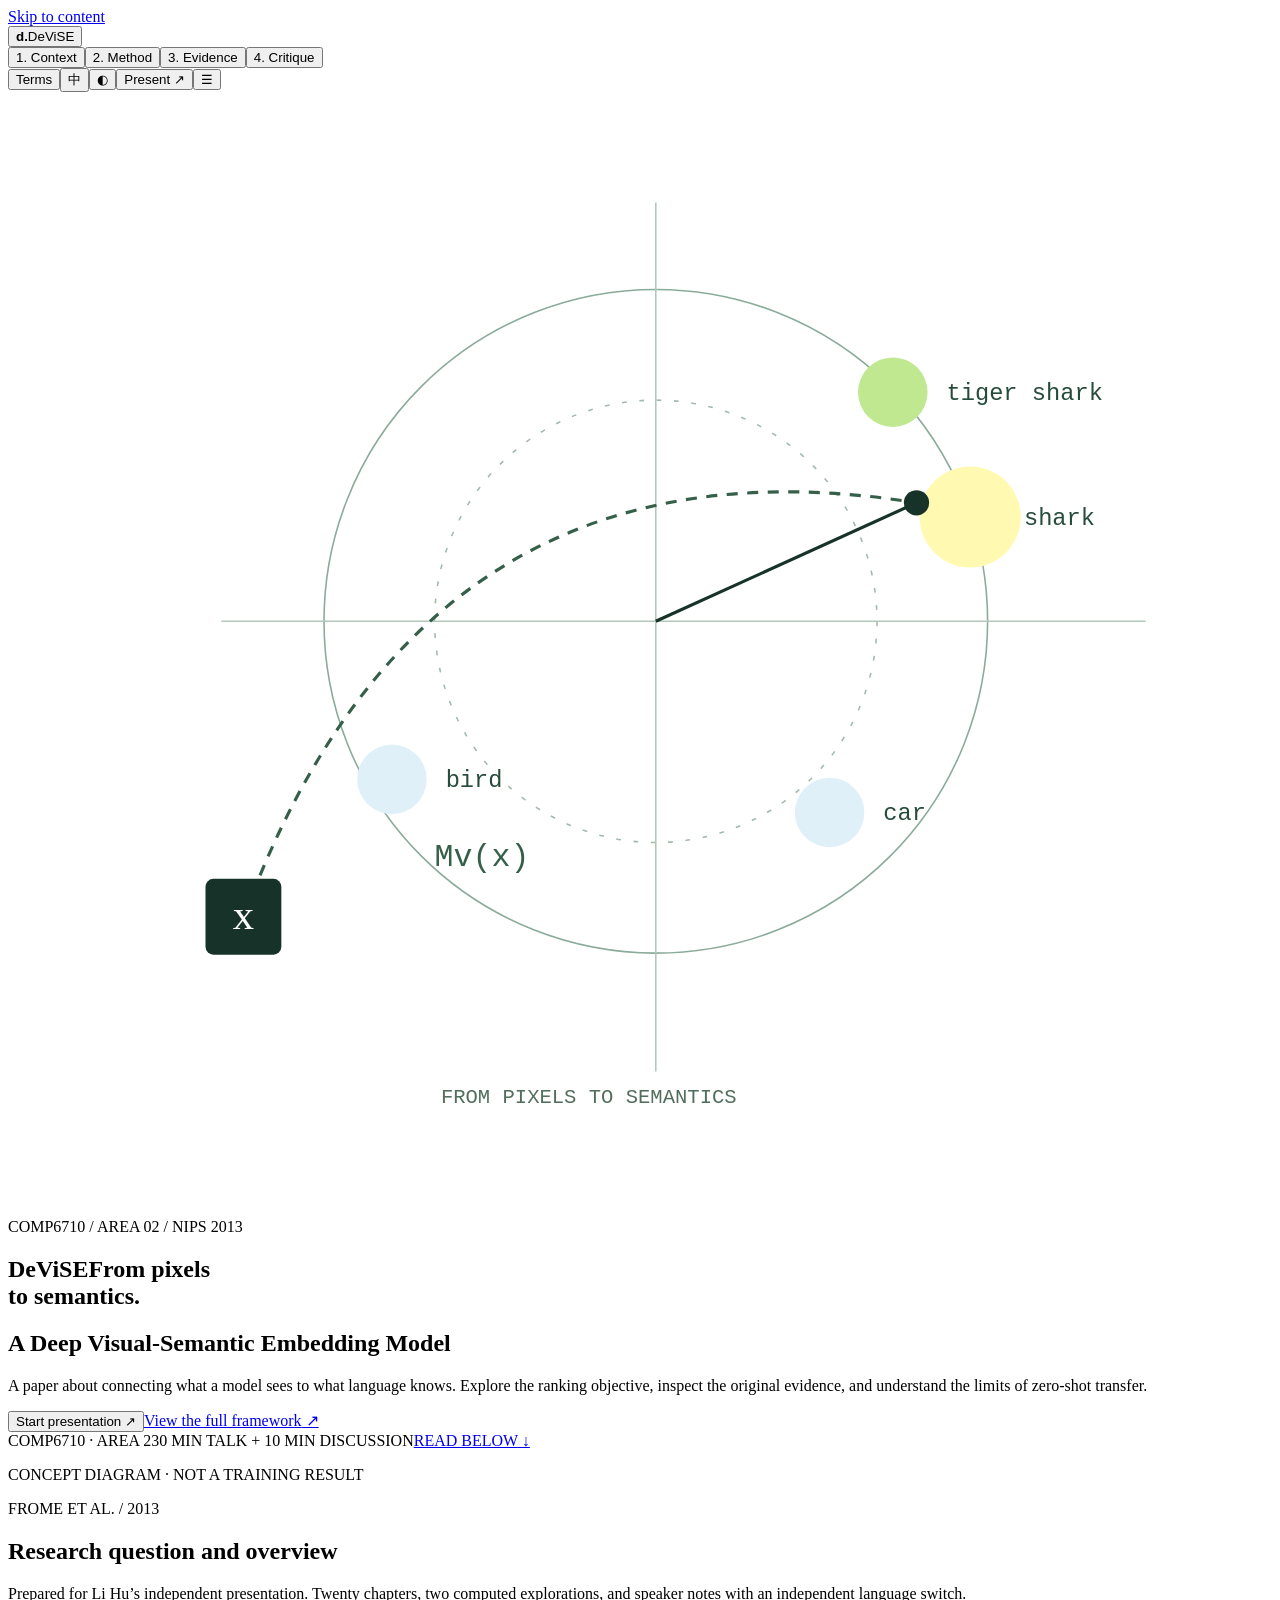
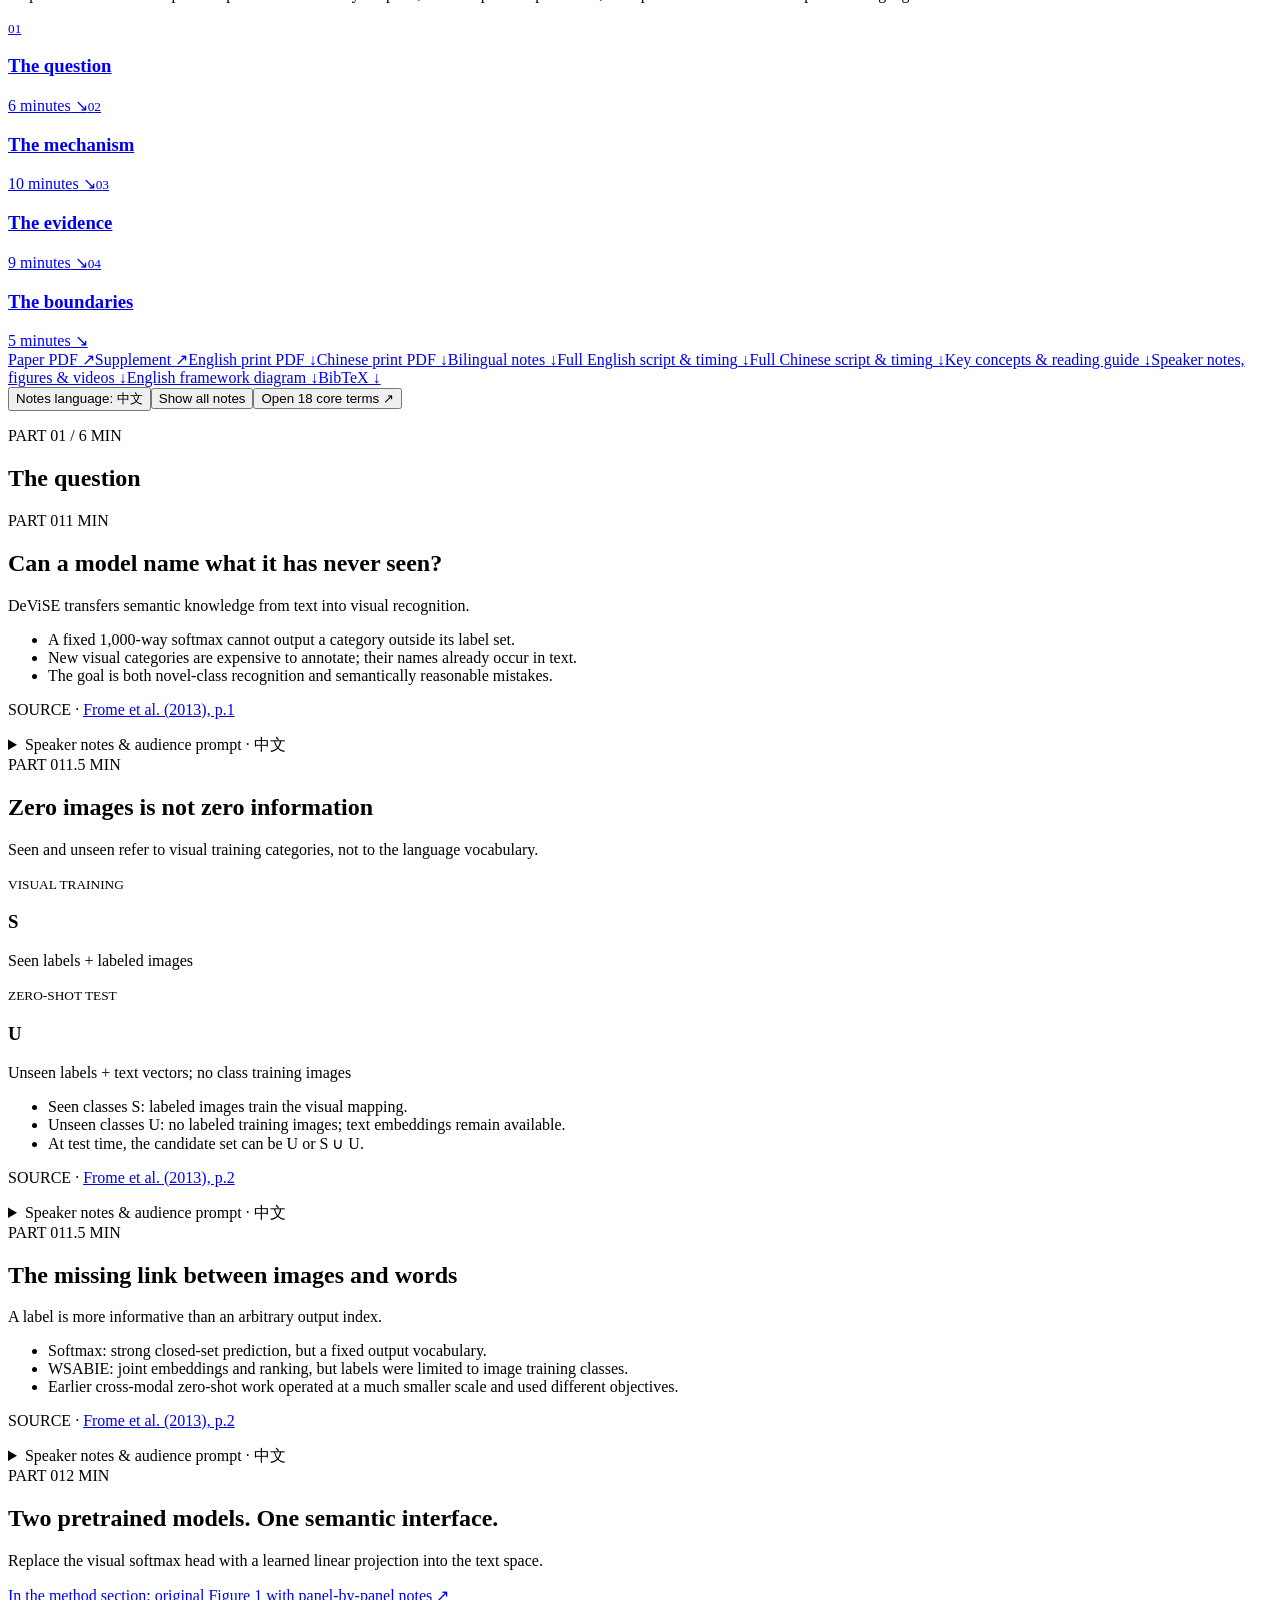
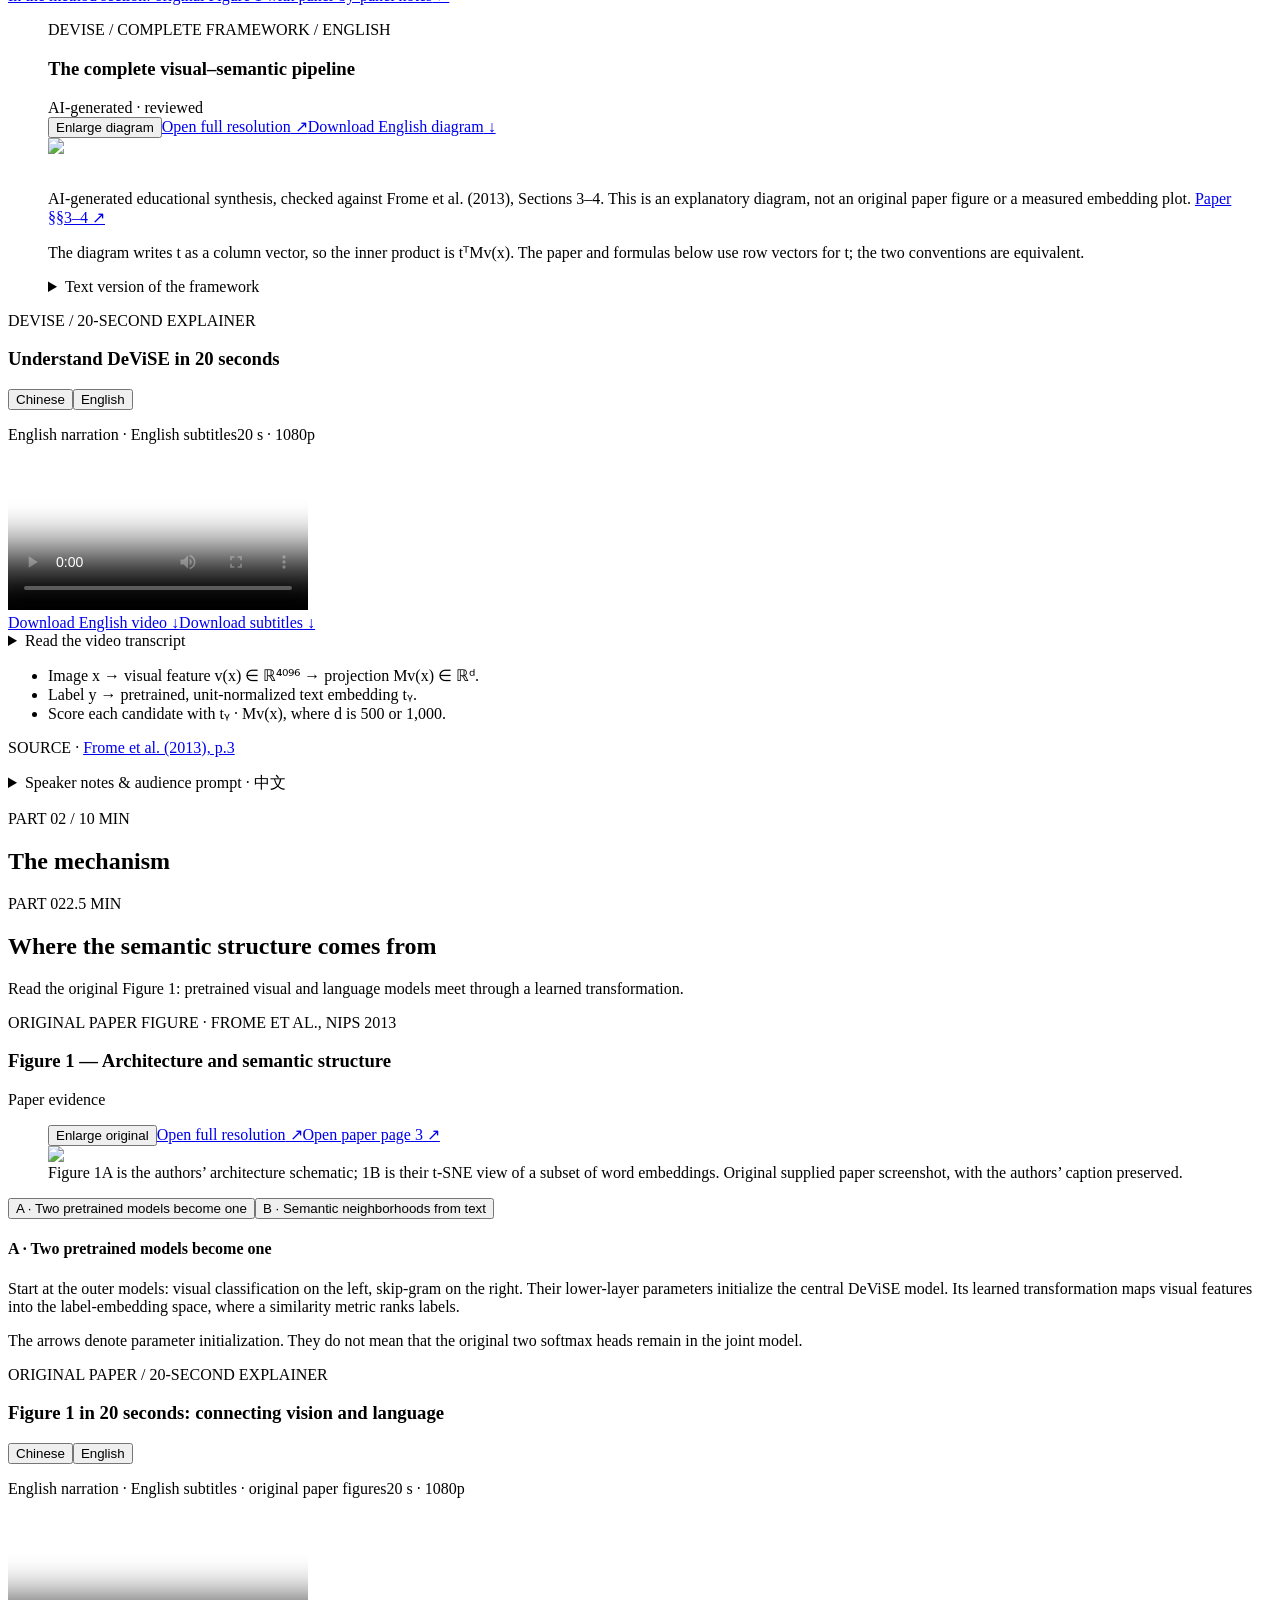
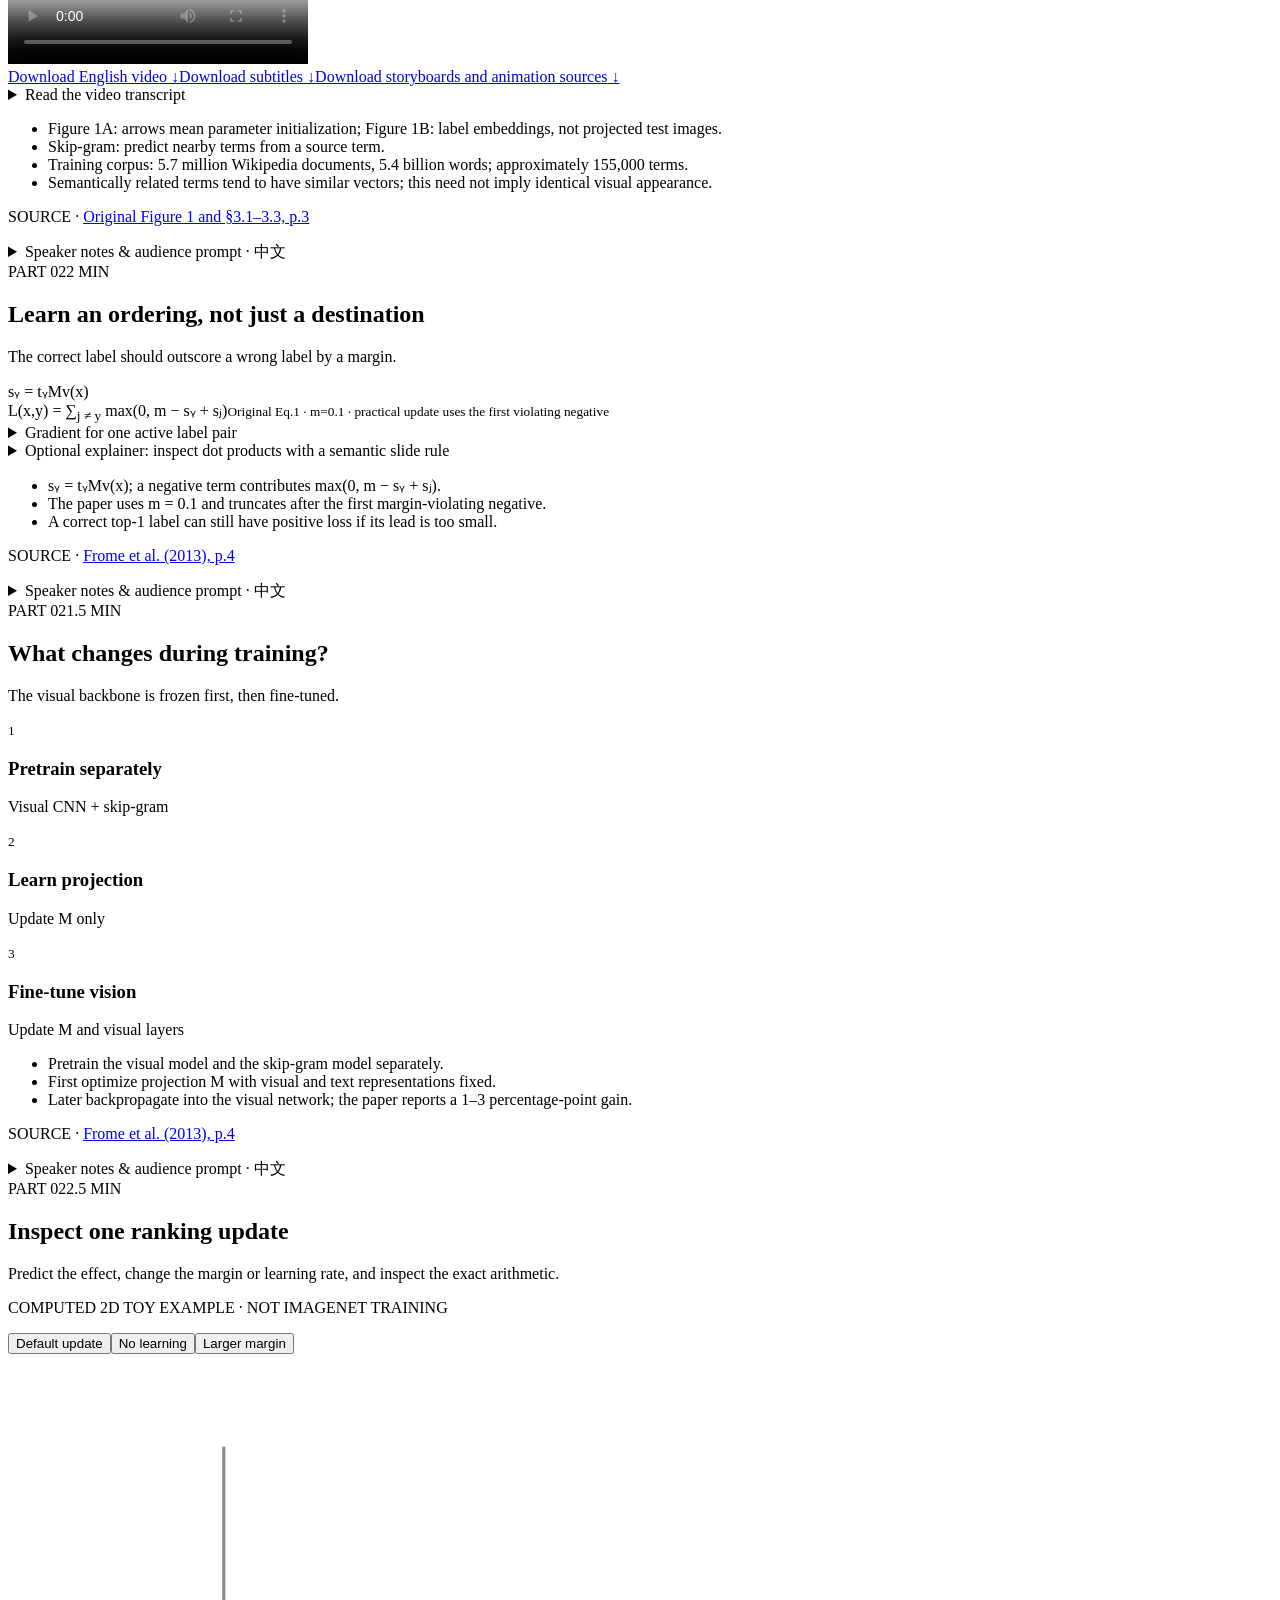
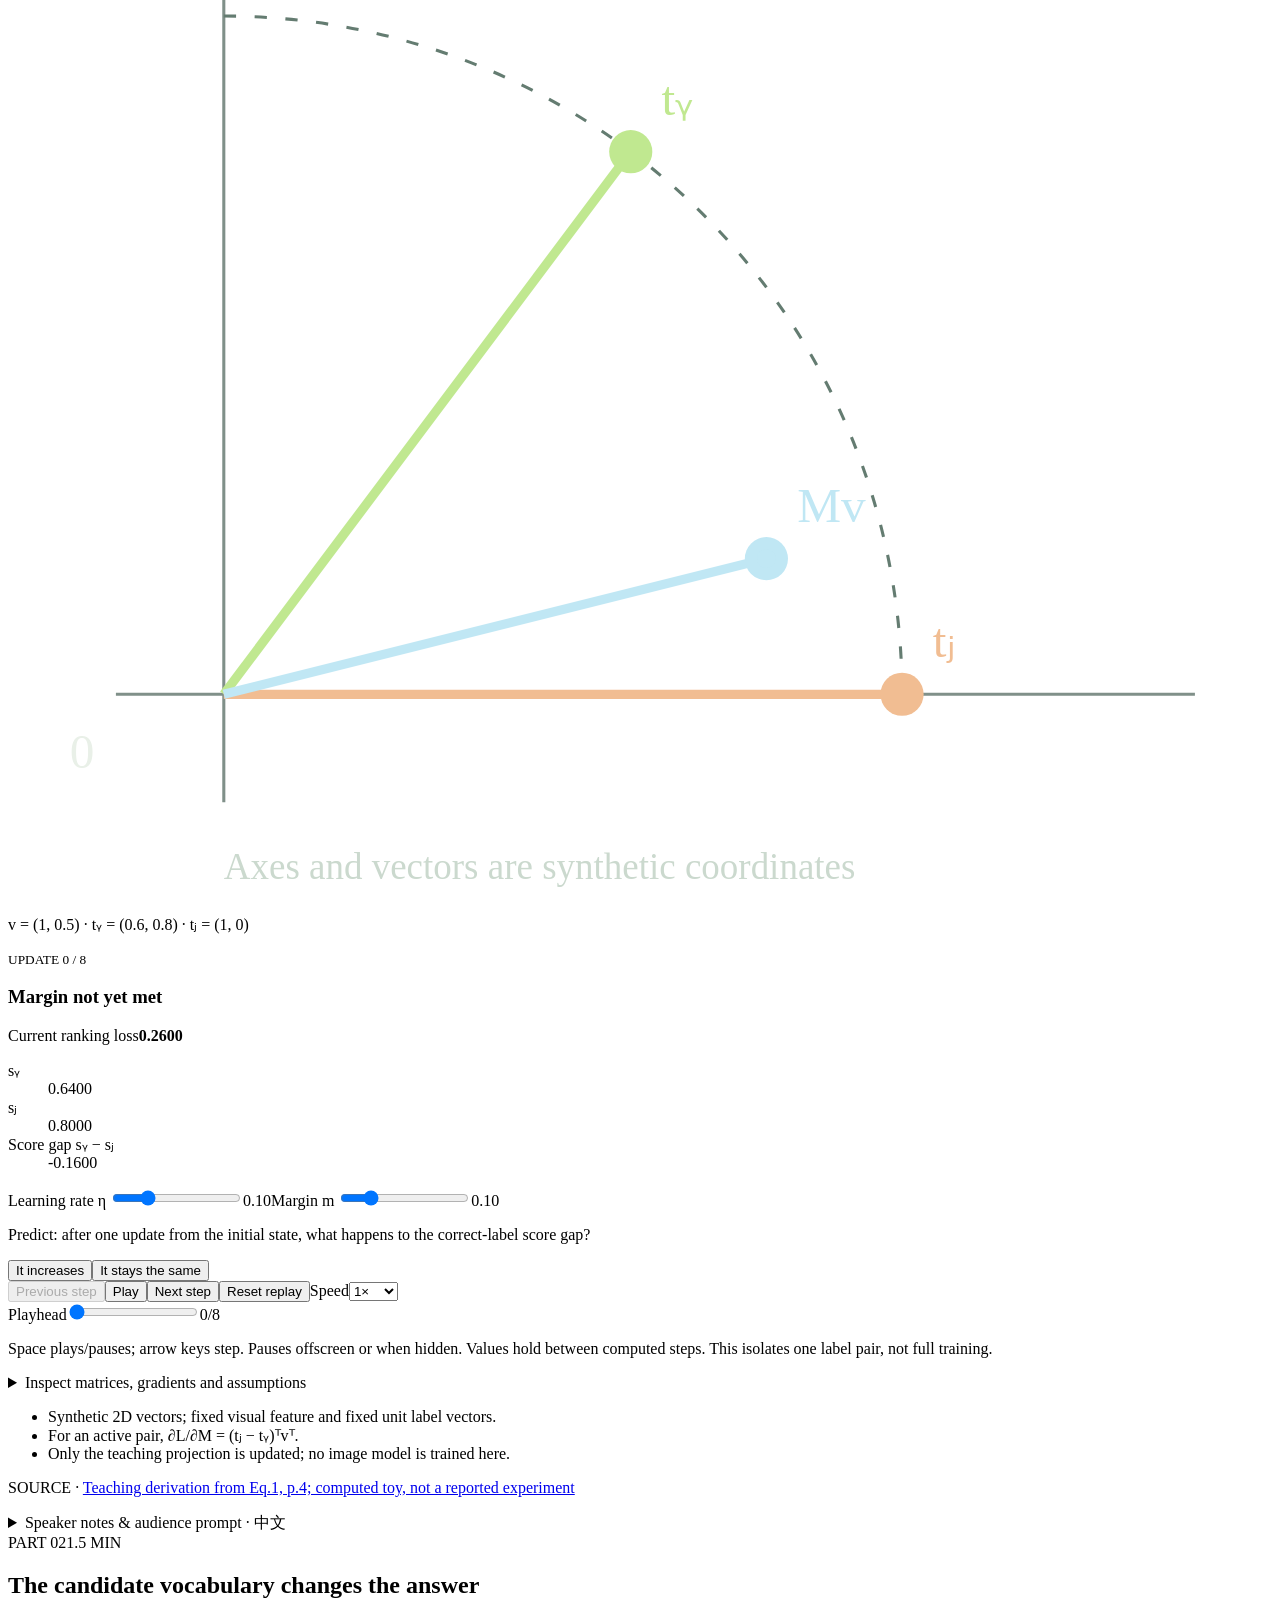
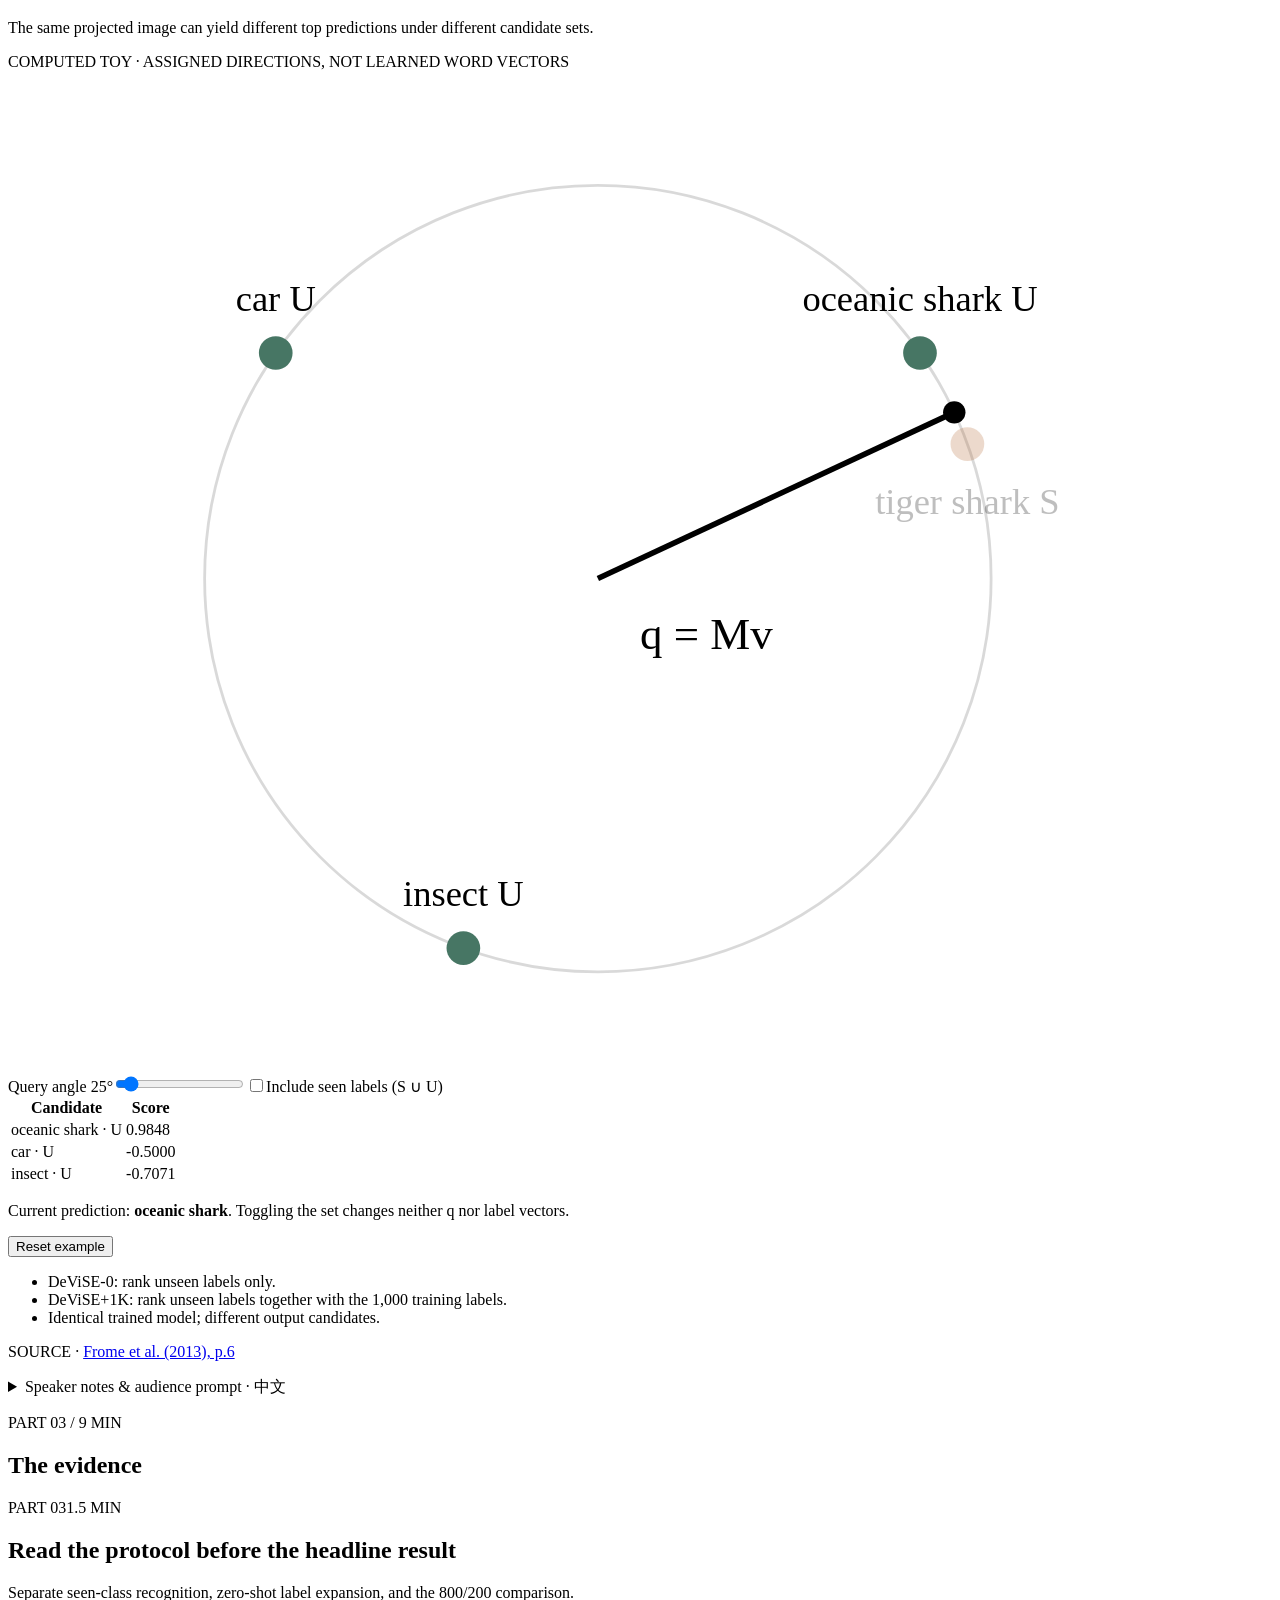
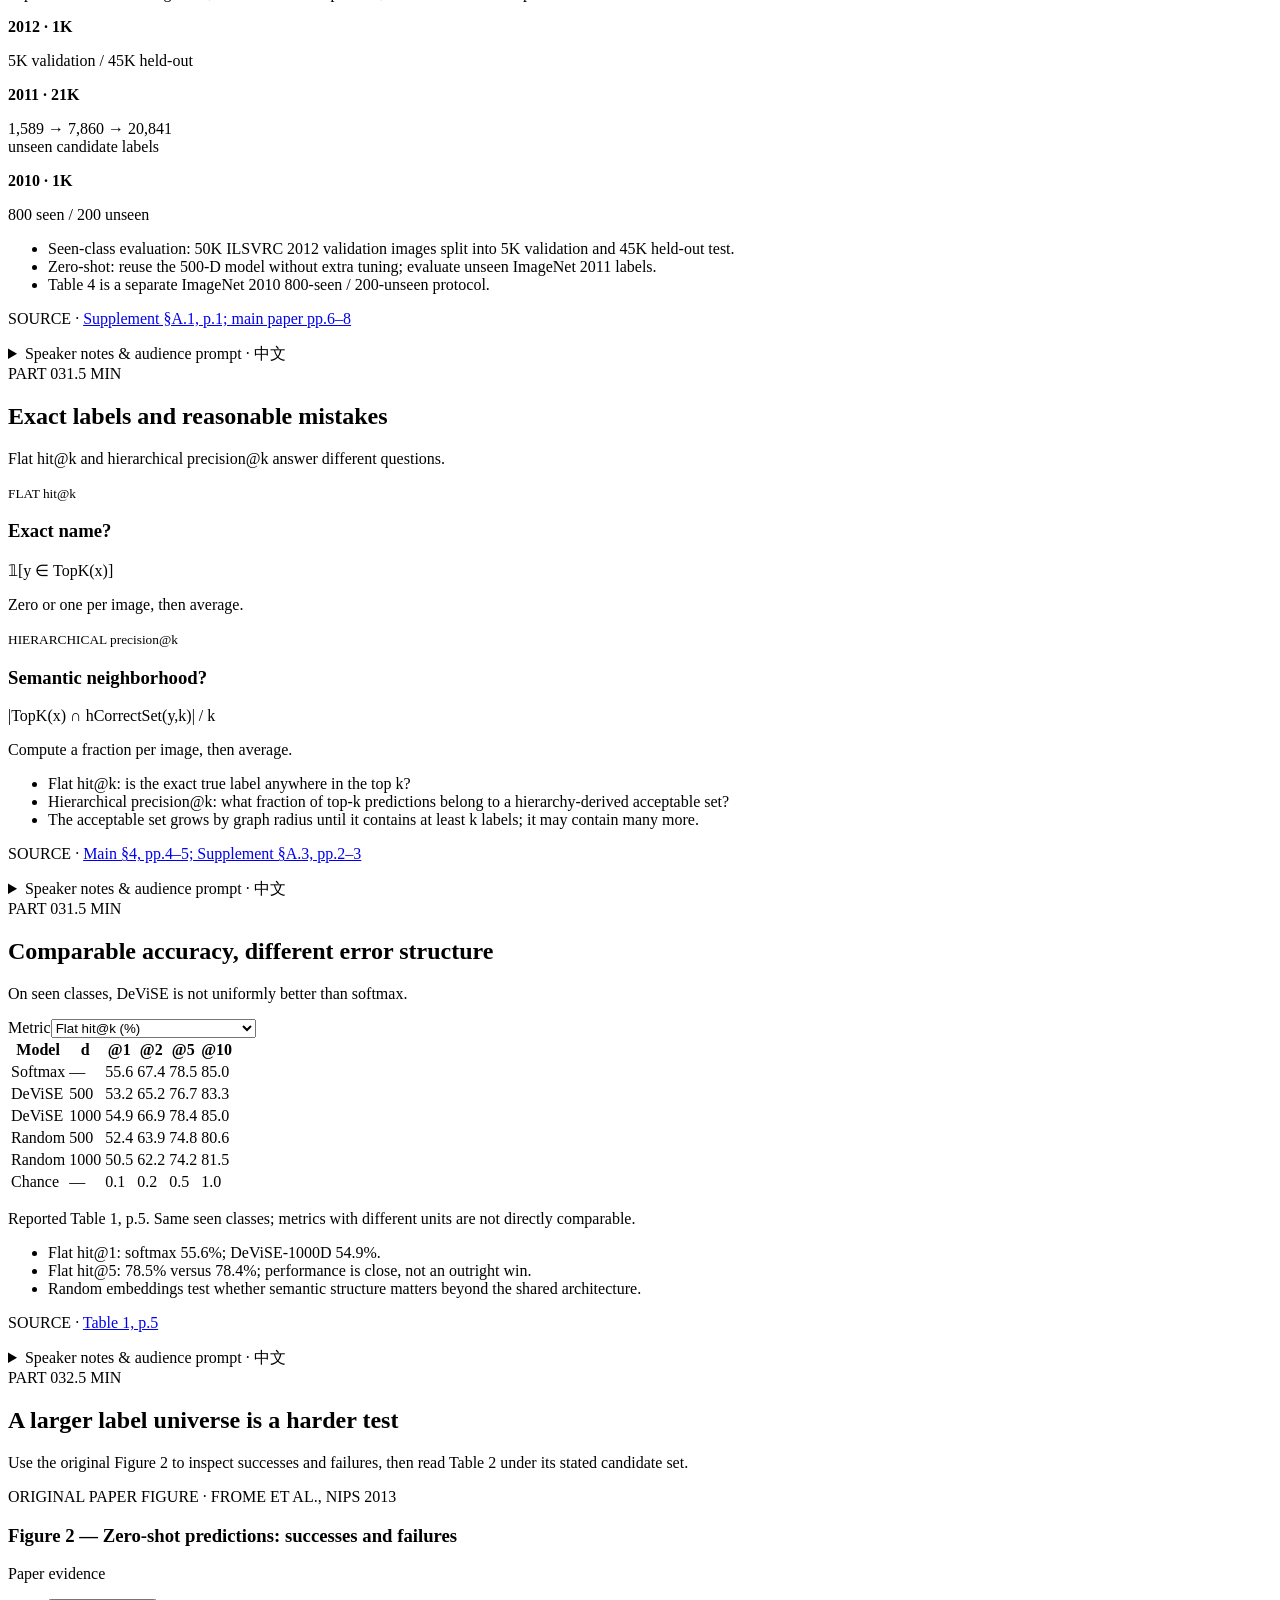
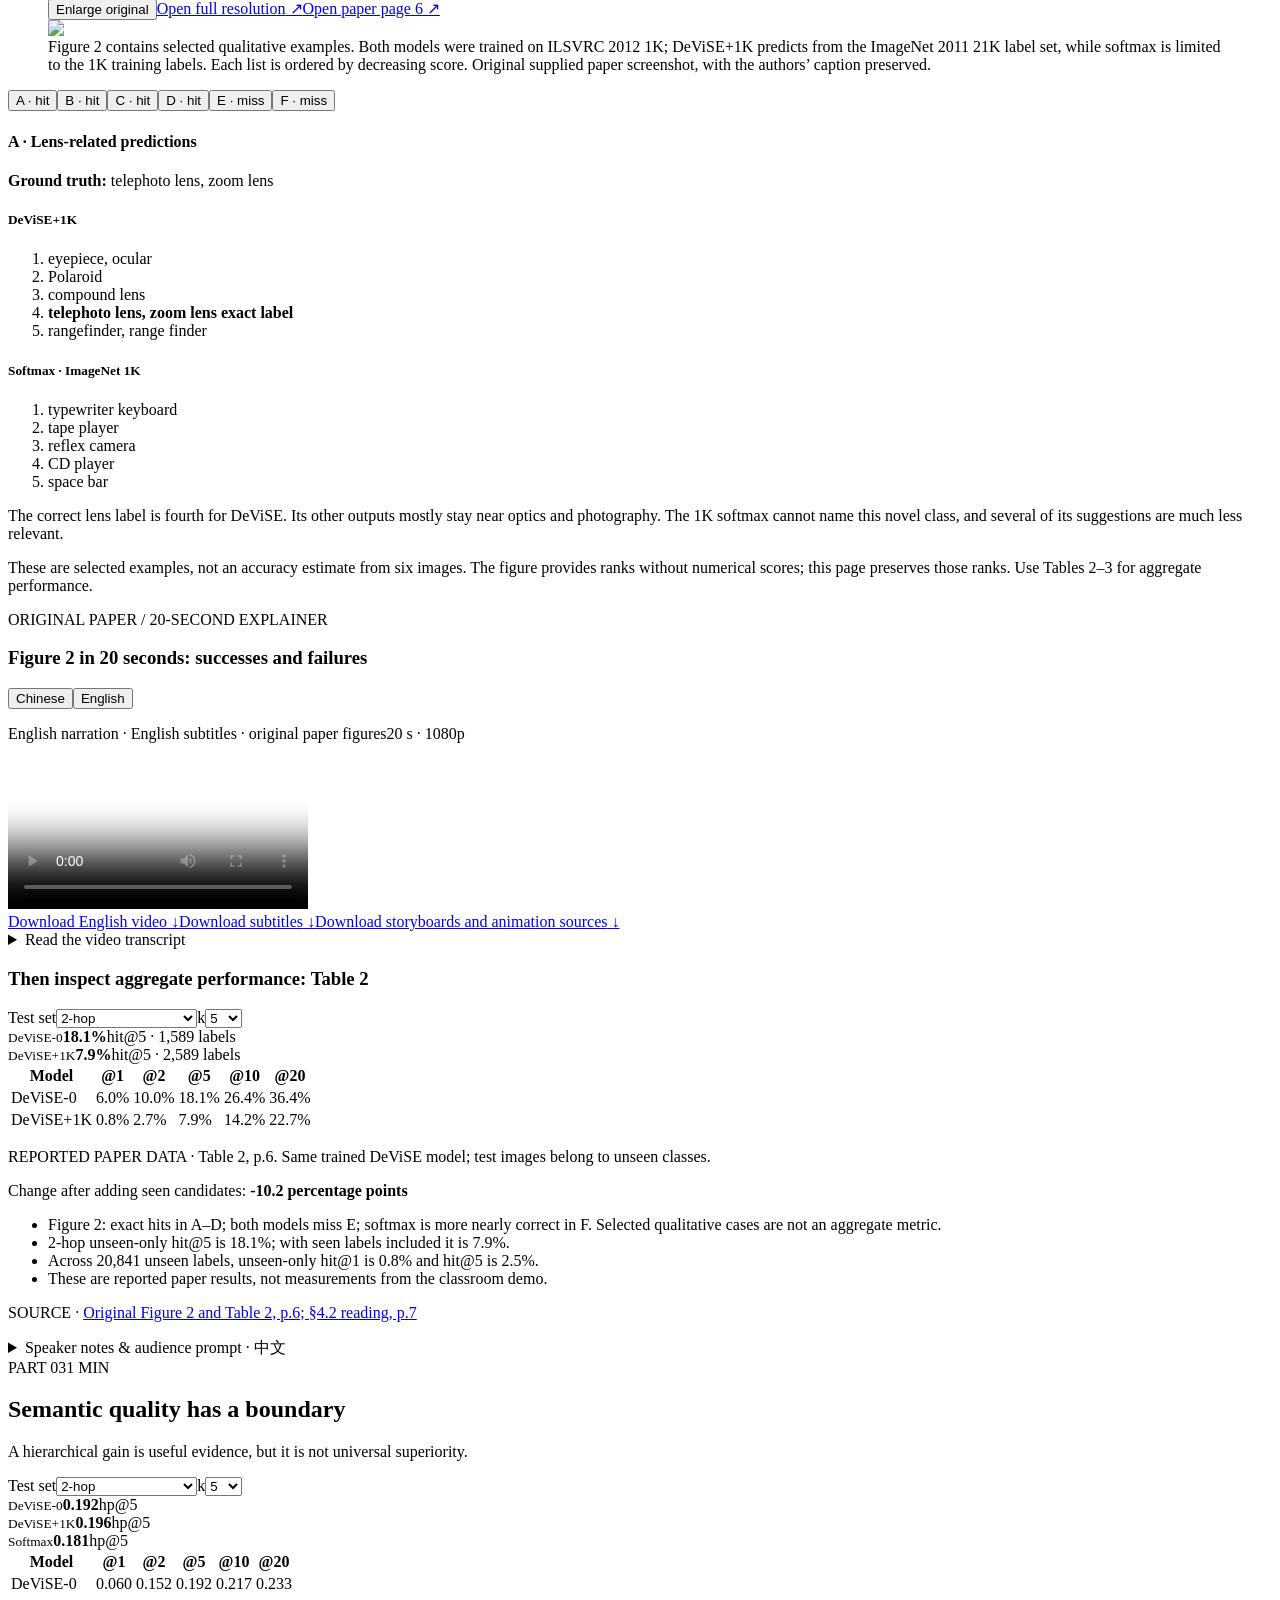
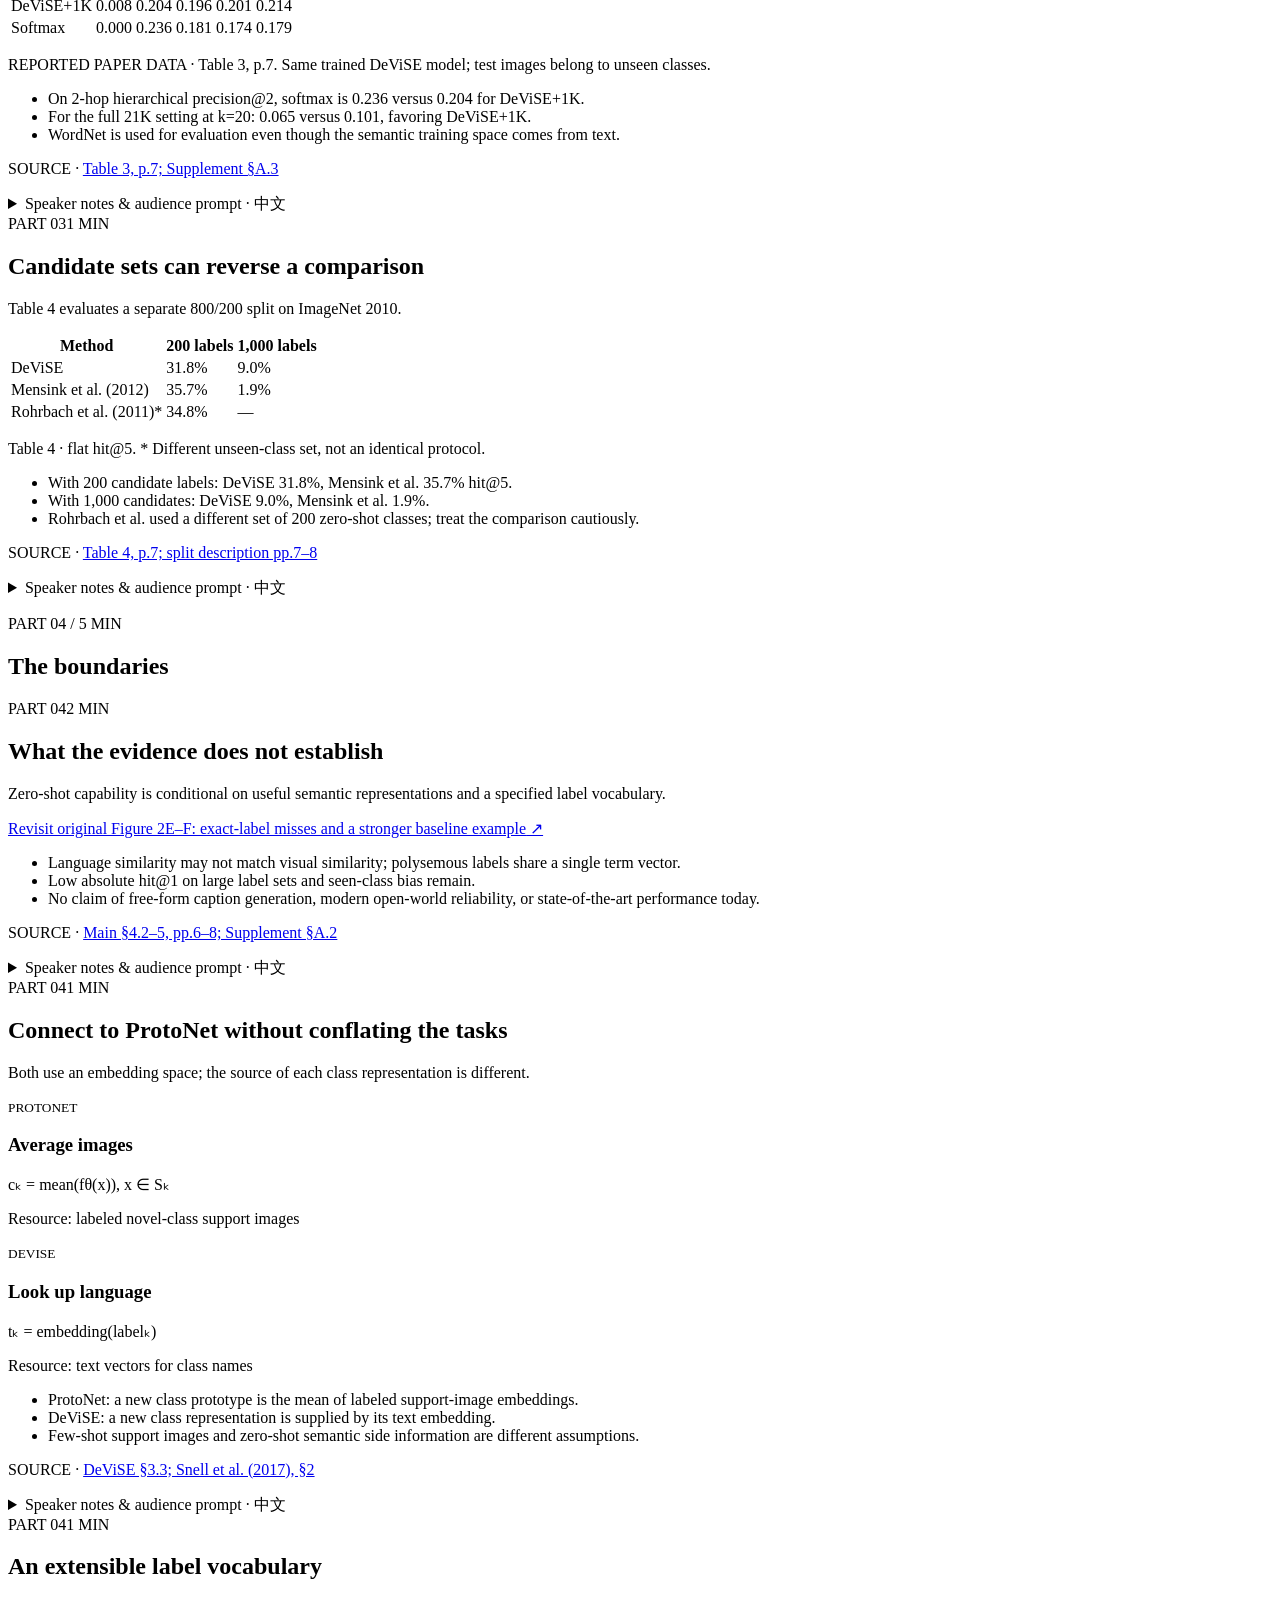
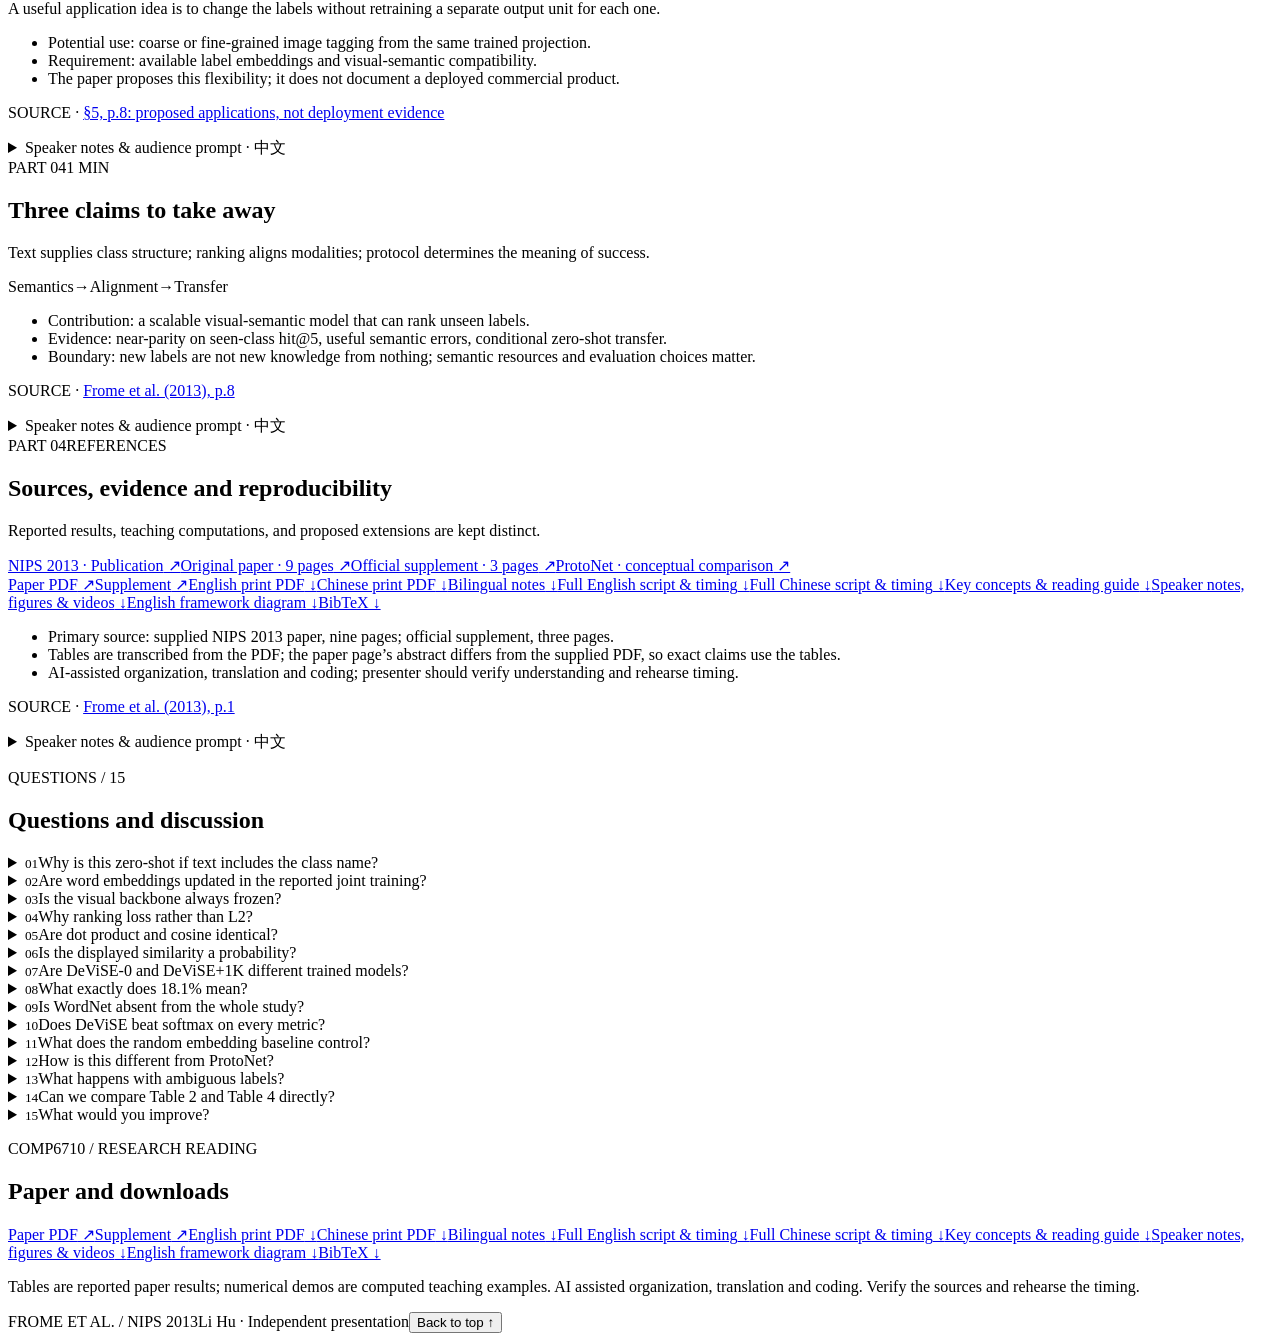
==== commit 209c127d: "Add print-ready Chinese and English speaking scripts" ====
--- a/index.html
+++ b/index.html
@@ -1,4 +1,4 @@
-<!DOCTYPE html><html lang="en"><head><meta charSet="utf-8"/><meta name="viewport" content="width=device-width, initial-scale=1"/><link rel="stylesheet" href="/devise-presentation/_next/static/css/d450d2acfbb5e1aa.css" data-precedence="next"/><link rel="preload" as="script" fetchPriority="low" href="/devise-presentation/_next/static/chunks/webpack-39199d9f638e292b.js"/><script src="/devise-presentation/_next/static/chunks/44338aef-d790153d0c5d8b81.js" async=""></script><script src="/devise-presentation/_next/static/chunks/506-1101757fb45f50ac.js" async=""></script><script src="/devise-presentation/_next/static/chunks/main-app-239586df09fe8f2a.js" async=""></script><script src="/devise-presentation/_next/static/chunks/680-dc846493cf5ba7b2.js" async=""></script><script src="/devise-presentation/_next/static/chunks/app/page-85503001bcbab6cb.js" async=""></script><link rel="icon" href="/devise-presentation/favicon.svg"/><title>DeViSE | COMP6710 Zero-shot Learning</title><meta name="description" content="DeViSE · Frome et al., NIPS 2013 · Research presentation, original evidence and computed teaching explorations."/><script src="/devise-presentation/_next/static/chunks/polyfills-42372ed130431b0a.js" noModule=""></script></head><body><div hidden=""><!--$--><!--/$--></div><div class="site "><a class="skip" href="#main">Skip to content</a><header class=""><button class="brand"><b>d.</b><span>DeViSE</span></button><nav aria-label="Four-part presentation navigation"><button class="">1<!-- -->. <!-- -->Context</button><button class="">2<!-- -->. <!-- -->Method</button><button class="">3<!-- -->. <!-- -->Evidence</button><button class="">4<!-- -->. <!-- -->Critique</button></nav><div class="header-actions"><button class="terms-button">Terms</button><button class="circle" aria-label="Switch to Chinese">中</button><button class="circle" aria-label="Toggle theme">◐</button><button class="header-present">Present<!-- --> ↗</button><button class="menu-button" aria-label="Open menu" aria-expanded="false">☰</button></div></header><main id="main"><section class="hero"><svg class="hero-diagram" viewBox="0 0 800 700" aria-hidden="true"><circle cx="410" cy="335" r="210" fill="none" stroke="#8aab9a"></circle><circle cx="410" cy="335" r="140" fill="none" stroke="#a3baab" stroke-dasharray="3 8"></circle><path d="M135 335H720M410 70V620" stroke="#b4c7bb"></path><g><circle cx="560" cy="190" r="22" fill="#c0e890"></circle><text x="594" y="195" fill="#274c3c" font-size="15" font-family="monospace">tiger shark</text></g><g><circle cx="609" cy="269" r="32" fill="#fff9b1"></circle><text x="643" y="274" fill="#274c3c" font-size="15" font-family="monospace">shark</text></g><g><circle cx="520" cy="456" r="22" fill="#e0f0f8"></circle><text x="554" y="461" fill="#274c3c" font-size="15" font-family="monospace">car</text></g><g><circle cx="243" cy="435" r="22" fill="#e0f0f8"></circle><text x="277" y="440" fill="#274c3c" font-size="15" font-family="monospace">bird</text></g><path d="M150 520Q265 210 575 260" fill="none" stroke="#355f49" stroke-width="2" stroke-dasharray="7 6"></path><rect x="125" y="498" width="48" height="48" rx="5" fill="#173329"></rect><text x="149" y="530" fill="#fff" text-anchor="middle" font-family="serif" font-size="27">x</text><circle cx="575" cy="260" r="8" fill="#173329"></circle><path d="M410 335L575 260" stroke="#173329" stroke-width="2"></path><text x="270" y="490" fill="#355f49" font-family="monospace" font-size="20">Mv(x)</text><text x="274" y="640" fill="#526e5c" font-family="monospace" font-size="13">FROM PIXELS TO SEMANTICS</text></svg><div class="hero-content"><p class="eyebrow">COMP6710 / AREA 02 / NIPS 2013</p><h1>DeViSE<span>From pixels<br/>to semantics.</span></h1><h2>A Deep Visual-Semantic Embedding Model</h2><p class="hero-summary">A paper about connecting what a model sees to what language knows. Explore the ranking objective, inspect the original evidence, and understand the limits of zero-shot transfer.</p><div class="hero-buttons"><button class="solid">Start presentation<!-- --> ↗</button><a href="#framework-diagram">View the full framework<!-- --> ↗</a></div></div><div class="hero-bottom"><span>COMP6710 · AREA 2</span><span>30 MIN TALK + 10 MIN DISCUSSION</span><a href="#overview">READ BELOW<!-- --> ↓</a></div><p class="image-disclosure">CONCEPT DIAGRAM · NOT A TRAINING RESULT</p></section><section class="track overview" id="overview"><div class="section-heading"><div><p class="eyebrow">FROME ET AL. / 2013</p><h2>Research question and overview</h2></div><p>Prepared for Li Hu’s independent presentation. Twenty chapters, two computed explorations, and speaker notes with an independent language switch.</p></div><div class="part-grid"><a href="#part-1"><small>0<!-- -->1</small><h3>The question</h3><span>6<!-- --> <!-- -->minutes<!-- --> ↘</span></a><a href="#part-2"><small>0<!-- -->2</small><h3>The mechanism</h3><span>10<!-- --> <!-- -->minutes<!-- --> ↘</span></a><a href="#part-3"><small>0<!-- -->3</small><h3>The evidence</h3><span>9<!-- --> <!-- -->minutes<!-- --> ↘</span></a><a href="#part-4"><small>0<!-- -->4</small><h3>The boundaries</h3><span>5<!-- --> <!-- -->minutes<!-- --> ↘</span></a></div><div class="downloads"><a href="/devise-presentation/sources/devise-nips2013.pdf" target="_blank" rel="noreferrer">Paper PDF<!-- --> ↗</a><a href="/devise-presentation/sources/devise-supplement.pdf" target="_blank" rel="noreferrer">Supplement<!-- --> ↗</a><a href="/devise-presentation/sources/speaker-notes.md" download="">Bilingual notes<!-- --> ↓</a><a href="/devise-presentation/sources/speaker-notes-en.md" download="">Full English script &amp; timing<!-- --> ↓</a><a href="/devise-presentation/sources/speaker-notes-zh.md" download="">Full Chinese script &amp; timing<!-- --> ↓</a><a href="/devise-presentation/sources/critical-reading-guide.md" download="">Key concepts &amp; reading guide<!-- --> ↓</a><a href="/devise-presentation/sources/paper-figure-speaker-pack.zip" download="">Speaker notes, figures &amp; videos<!-- --> ↓</a><a href="/devise-presentation/media/devise-framework-en.png" download="">English framework diagram<!-- --> ↓</a><a href="/devise-presentation/sources/references.bib" download="">BibTeX ↓</a></div><div class="reading-controls"><button>Notes language<!-- -->: <!-- -->中文</button><button aria-pressed="false">Show all notes</button><button>Open 18 core terms<!-- --> ↗</button></div></section><section id="part-1" class="part-section"><div class="track part-heading"><p class="eyebrow">PART 0<!-- -->1<!-- --> / <!-- -->6<!-- --> MIN</p><h2>The question</h2></div><div class=""><div class="track"><article class="chapter " id="question"><div class="chapter-meta"><span>PART 0<!-- -->1</span><span>1 MIN</span></div><h2>Can a model name what it has never seen?</h2><p class="lead">DeViSE transfers semantic knowledge from text into visual recognition.</p><ul class="points"><li>A fixed 1,000-way softmax cannot output a category outside its label set.</li><li>New visual categories are expensive to annotate; their names already occur in text.</li><li>The goal is both novel-class recognition and semantically reasonable mistakes.</li></ul><p class="source">SOURCE<!-- --> · <a href="/devise-presentation/sources/devise-nips2013.pdf#page=1" target="_blank" rel="noreferrer">Frome et al. (2013), p.1</a></p><details class="speaker-notes"><summary>Speaker notes &amp; audience prompt<!-- --> · <!-- -->中文</summary><div class="chapter-note-body" lang="zh-CN"><p class="notes-timing">流程时间 · 00:00–01:05 · 预留 5 秒互动或演示</p><p class="notes-stage-cue">[目标 28 分钟，另留 2 分钟缓冲。三段 20 秒视频已计入。以每分钟约 200 字估算，并为外文术语和数字加算读音时间。舞台提示不朗读，观众回答简短；问答环节另计。]</p><div><p>大家好，今天我们讨论 DeViSE：怎样把视觉识别和语言中学到的含义连接起来。</p></div><div><p>先想一个问题。假设一个分类器学会了认狗，但输出层里根本没有“鲨鱼”这个标签，它还能把一张图片叫作鲨鱼吗？识别一张新照片，和识别一个新类别，是两回事。</p></div><div><blockquote>固定的 softmax 输出层，能预测一个不在输出列表里的标签吗？</blockquote><p>DeViSE 尝试借助文本跨过这道鸿沟。要理解它怎么做，我们先得说清楚：“未见”究竟指什么。</p></div></div></details></article></div></div><div class=""><div class="track"><article class="chapter " id="setting"><div class="chapter-meta"><span>PART 0<!-- -->1</span><span>1.5 MIN</span></div><h2>Zero images is not zero information</h2><p class="lead">Seen and unseen refer to visual training categories, not to the language vocabulary.</p><div class="two-cards"><div><small>VISUAL TRAINING</small><h3>S</h3><p>Seen labels + labeled images</p></div><div><small>ZERO-SHOT TEST</small><h3>U</h3><p>Unseen labels + text vectors; no class training images</p></div></div><ul class="points"><li>Seen classes S: labeled images train the visual mapping.</li><li>Unseen classes U: no labeled training images; text embeddings remain available.</li><li>At test time, the candidate set can be U or S ∪ U.</li></ul><p class="source">SOURCE<!-- --> · <a href="/devise-presentation/sources/devise-nips2013.pdf#page=2" target="_blank" rel="noreferrer">Frome et al. (2013), p.2</a></p><details class="speaker-notes"><summary>Speaker notes &amp; audience prompt<!-- --> · <!-- -->中文</summary><div class="chapter-note-body" lang="zh-CN"><p class="notes-timing">流程时间 · 01:05–02:20 · 预留 5 秒互动或演示</p><div><p>在这篇论文里，未见类别是指视觉模型没有该类的有标注训练图像。这不等于系统对它一无所知；类别名称仍然可能出现在语言模型使用的文本里。</p></div><div><p>例如，视觉模型见过某些鲨鱼种类，而文本为另一种鲨鱼提供了词向量。目标就是把有用的结构迁移过去。</p></div><div><p>这里还要分清两个集合：接受测试的图像，和允许作为答案的标签。把已见标签加入候选答案，并不会改变测试图像。</p></div><div><blockquote>对于未见类别，系统还可以获得什么信息？</blockquote><p>明确这个设置之后，我们再看，早期方法还缺少哪一环。</p></div></div></details></article></div></div><div class=""><div class="track"><article class="chapter " id="gap"><div class="chapter-meta"><span>PART 0<!-- -->1</span><span>1.5 MIN</span></div><h2>The missing link between images and words</h2><p class="lead">A label is more informative than an arbitrary output index.</p><ul class="points"><li>Softmax: strong closed-set prediction, but a fixed output vocabulary.</li><li>WSABIE: joint embeddings and ranking, but labels were limited to image training classes.</li><li>Earlier cross-modal zero-shot work operated at a much smaller scale and used different objectives.</li></ul><p class="source">SOURCE<!-- --> · <a href="/devise-presentation/sources/devise-nips2013.pdf#page=2" target="_blank" rel="noreferrer">Frome et al. (2013), p.2</a></p><details class="speaker-notes"><summary>Speaker notes &amp; audience prompt<!-- --> · <!-- -->中文</summary><div class="chapter-note-body" lang="zh-CN"><p class="notes-timing">流程时间 · 02:20–03:35 · 预留 5 秒互动或演示</p><div><p>当时，主要的构件已经存在：卷积网络能学习有用的视觉特征，语言模型也能把含义相关的词放在相近的位置。难点是把两者连接起来，并让这种连接适用于大得多的标签词表。</p></div><div><p>这就是论文的贡献：把预训练视觉特征、从文本得到的标签表示和排序目标结合起来，做到 ImageNet 的规模。作者用一千个视觉类别训练，再研究向大约两万个额外标签迁移。</p></div><div><p>多项设计同时发生了变化，所以应评价整套方法，不能把所有改善都归因于规模。</p></div><div><blockquote>语义标签表示带来了什么，是单纯扩大 softmax 不能提供的？</blockquote><p>接下来，我们沿着信息流看一遍模型。</p></div></div></details></article></div></div><div class=""><div class="track"><article class="chapter " id="architecture"><div class="chapter-meta"><span>PART 0<!-- -->1</span><span>2 MIN</span></div><h2>Two pretrained models. One semantic interface.</h2><p class="lead">Replace the visual softmax head with a learned linear projection into the text space.</p><p class="original-reference"><a href="/devise-presentation/media/originals/devise-figure-1.png" target="_blank" rel="noreferrer">In the method section: original Figure 1 with panel-by-panel notes<!-- --> ↗</a></p><figure class="framework-figure" id="framework-diagram"><div class="framework-heading"><div><p class="eyebrow">DEVISE / COMPLETE FRAMEWORK / ENGLISH</p><h3>The complete visual–semantic pipeline</h3></div><span class="framework-badge">AI-generated · reviewed</span></div><div class="framework-actions"><button type="button" aria-pressed="false" aria-controls="framework-image-region">Enlarge diagram</button><a href="/devise-presentation/media/devise-framework-en.png" target="_blank" rel="noreferrer">Open full resolution<!-- --> ↗</a><a href="/devise-presentation/media/devise-framework-en.png" download="">Download English diagram<!-- --> ↓</a></div><div id="framework-image-region" class="framework-image-region " role="region" aria-label="English DeViSE framework diagram; scroll horizontally when enlarged"><img alt="English DeViSE framework: separate skip-gram and visual CNN pretraining, visual projection into fixed label embeddings with hinge ranking loss, and candidate-label ranking for zero-shot inference." loading="lazy" width="1672" height="941" decoding="async" data-nimg="1" class="framework-image" style="color:transparent" src="/devise-presentation/media/devise-framework-en.webp"/></div><figcaption><p>AI-generated educational synthesis, checked against Frome et al. (2013), Sections 3–4. This is an explanatory diagram, not an original paper figure or a measured embedding plot.<!-- --> <a href="/devise-presentation/sources/devise-nips2013.pdf#page=3" target="_blank" rel="noreferrer">Paper §§3–4<!-- --> ↗</a></p><p>The diagram writes t as a column vector, so the inner product is tᵀMv(x). The paper and formulas below use row vectors for t; the two conventions are equivalent.</p></figcaption><details class="framework-transcript"><summary>Text version of the framework</summary><ol><li>Pretrain separately: learn unit-norm label embeddings with skip-gram on unlabeled text; train a visual CNN on labeled ImageNet images, then remove its softmax output.</li><li>Align: project 4,096-dimensional visual features through M into the 500- or 1,000-dimensional semantic space. The hinge-ranking objective pushes the correct-label score above a competing-label score by a margin of 0.1.</li><li>Train: first update M only, then fine-tune the visual CNN as well. Text embeddings remain fixed. In practice, the paper samples false labels until the first margin violation and uses Adagrad learning rates.</li><li>Infer: embed a new image and rank candidate labels by dot product. Unseen classes need text embeddings, but no labeled visual training examples. The candidate set may be unseen-only or include seen classes too.</li><li>Evaluate: use flat hit@k and hierarchical precision@k; always specify the candidate set when interpreting zero-shot results.</li></ol><p>Labels inside the diagram remain English; this text follows the page language.</p></details></figure><section class="framework-video" id="framework-video" lang="en" aria-labelledby="framework-video-heading"><div class="framework-video-heading"><div><p class="eyebrow">DEVISE / 20-SECOND EXPLAINER</p><h3 id="framework-video-heading">Understand DeViSE in 20 seconds</h3></div><div class="framework-video-languages" role="group" aria-label="Video language"><button type="button" lang="en" aria-pressed="false" aria-controls="framework-video-player">Chinese</button><button type="button" lang="en" aria-pressed="true" aria-controls="framework-video-player">English</button></div></div><p class="framework-video-description">English narration · English subtitles<span>20 s · 1080p</span></p><video id="framework-video-player" controls="" playsInline="" preload="metadata" poster="/devise-presentation/media/devise-20s-en.jpg" aria-label="DeViSE — English" aria-describedby="framework-video-transcript" lang="en"><source src="/devise-presentation/media/devise-20s-en.mp4" type="video/mp4"/><track kind="captions" src="/devise-presentation/media/devise-20s-en.vtt" srcLang="en" label="English"/><a href="/devise-presentation/media/devise-20s-en.mp4">Download the video to watch</a></video><div class="framework-video-links"><a href="/devise-presentation/media/devise-20s-en.mp4" download="">Download English video<!-- --> ↓</a><a href="/devise-presentation/media/devise-20s-en.srt" download="">Download subtitles<!-- --> ↓</a></div><details class="framework-video-transcript"><summary>Read the video transcript</summary><p id="framework-video-transcript" lang="en">Can a model recognize classes it&#x27;s never trained on? DeViSE learns word embeddings and visual features. Then it maps images into a shared space, so the correct labels score higher. It can even predict unseen classes, if their word embeddings are available.</p></details></section><ul class="points"><li>Image x → visual feature v(x) ∈ ℝ⁴⁰⁹⁶ → projection Mv(x) ∈ ℝᵈ.</li><li>Label y → pretrained, unit-normalized text embedding tᵧ.</li><li>Score each candidate with tᵧ · Mv(x), where d is 500 or 1,000.</li></ul><p class="source">SOURCE<!-- --> · <a href="/devise-presentation/sources/devise-nips2013.pdf#page=3" target="_blank" rel="noreferrer">Frome et al. (2013), p.3</a></p><details class="speaker-notes"><summary>Speaker notes &amp; audience prompt<!-- --> · <!-- -->中文</summary><div class="chapter-note-body" lang="zh-CN"><p class="notes-timing">流程时间 · 03:35–05:15 · 已含 20 秒视频 · 预留 5 秒互动或演示</p><div><p>播放前 · 演讲者说：
+<!DOCTYPE html><html lang="en"><head><meta charSet="utf-8"/><meta name="viewport" content="width=device-width, initial-scale=1"/><link rel="stylesheet" href="/devise-presentation/_next/static/css/d450d2acfbb5e1aa.css" data-precedence="next"/><link rel="preload" as="script" fetchPriority="low" href="/devise-presentation/_next/static/chunks/webpack-39199d9f638e292b.js"/><script src="/devise-presentation/_next/static/chunks/44338aef-d790153d0c5d8b81.js" async=""></script><script src="/devise-presentation/_next/static/chunks/506-1101757fb45f50ac.js" async=""></script><script src="/devise-presentation/_next/static/chunks/main-app-239586df09fe8f2a.js" async=""></script><script src="/devise-presentation/_next/static/chunks/680-dc846493cf5ba7b2.js" async=""></script><script src="/devise-presentation/_next/static/chunks/app/page-98c95c99f889e347.js" async=""></script><link rel="icon" href="/devise-presentation/favicon.svg"/><title>DeViSE | COMP6710 Zero-shot Learning</title><meta name="description" content="DeViSE · Frome et al., NIPS 2013 · Research presentation, original evidence and computed teaching explorations."/><script src="/devise-presentation/_next/static/chunks/polyfills-42372ed130431b0a.js" noModule=""></script></head><body><div hidden=""><!--$--><!--/$--></div><div class="site "><a class="skip" href="#main">Skip to content</a><header class=""><button class="brand"><b>d.</b><span>DeViSE</span></button><nav aria-label="Four-part presentation navigation"><button class="">1<!-- -->. <!-- -->Context</button><button class="">2<!-- -->. <!-- -->Method</button><button class="">3<!-- -->. <!-- -->Evidence</button><button class="">4<!-- -->. <!-- -->Critique</button></nav><div class="header-actions"><button class="terms-button">Terms</button><button class="circle" aria-label="Switch to Chinese">中</button><button class="circle" aria-label="Toggle theme">◐</button><button class="header-present">Present<!-- --> ↗</button><button class="menu-button" aria-label="Open menu" aria-expanded="false">☰</button></div></header><main id="main"><section class="hero"><svg class="hero-diagram" viewBox="0 0 800 700" aria-hidden="true"><circle cx="410" cy="335" r="210" fill="none" stroke="#8aab9a"></circle><circle cx="410" cy="335" r="140" fill="none" stroke="#a3baab" stroke-dasharray="3 8"></circle><path d="M135 335H720M410 70V620" stroke="#b4c7bb"></path><g><circle cx="560" cy="190" r="22" fill="#c0e890"></circle><text x="594" y="195" fill="#274c3c" font-size="15" font-family="monospace">tiger shark</text></g><g><circle cx="609" cy="269" r="32" fill="#fff9b1"></circle><text x="643" y="274" fill="#274c3c" font-size="15" font-family="monospace">shark</text></g><g><circle cx="520" cy="456" r="22" fill="#e0f0f8"></circle><text x="554" y="461" fill="#274c3c" font-size="15" font-family="monospace">car</text></g><g><circle cx="243" cy="435" r="22" fill="#e0f0f8"></circle><text x="277" y="440" fill="#274c3c" font-size="15" font-family="monospace">bird</text></g><path d="M150 520Q265 210 575 260" fill="none" stroke="#355f49" stroke-width="2" stroke-dasharray="7 6"></path><rect x="125" y="498" width="48" height="48" rx="5" fill="#173329"></rect><text x="149" y="530" fill="#fff" text-anchor="middle" font-family="serif" font-size="27">x</text><circle cx="575" cy="260" r="8" fill="#173329"></circle><path d="M410 335L575 260" stroke="#173329" stroke-width="2"></path><text x="270" y="490" fill="#355f49" font-family="monospace" font-size="20">Mv(x)</text><text x="274" y="640" fill="#526e5c" font-family="monospace" font-size="13">FROM PIXELS TO SEMANTICS</text></svg><div class="hero-content"><p class="eyebrow">COMP6710 / AREA 02 / NIPS 2013</p><h1>DeViSE<span>From pixels<br/>to semantics.</span></h1><h2>A Deep Visual-Semantic Embedding Model</h2><p class="hero-summary">A paper about connecting what a model sees to what language knows. Explore the ranking objective, inspect the original evidence, and understand the limits of zero-shot transfer.</p><div class="hero-buttons"><button class="solid">Start presentation<!-- --> ↗</button><a href="#framework-diagram">View the full framework<!-- --> ↗</a></div></div><div class="hero-bottom"><span>COMP6710 · AREA 2</span><span>30 MIN TALK + 10 MIN DISCUSSION</span><a href="#overview">READ BELOW<!-- --> ↓</a></div><p class="image-disclosure">CONCEPT DIAGRAM · NOT A TRAINING RESULT</p></section><section class="track overview" id="overview"><div class="section-heading"><div><p class="eyebrow">FROME ET AL. / 2013</p><h2>Research question and overview</h2></div><p>Prepared for Li Hu’s independent presentation. Twenty chapters, two computed explorations, and speaker notes with an independent language switch.</p></div><div class="part-grid"><a href="#part-1"><small>0<!-- -->1</small><h3>The question</h3><span>6<!-- --> <!-- -->minutes<!-- --> ↘</span></a><a href="#part-2"><small>0<!-- -->2</small><h3>The mechanism</h3><span>10<!-- --> <!-- -->minutes<!-- --> ↘</span></a><a href="#part-3"><small>0<!-- -->3</small><h3>The evidence</h3><span>9<!-- --> <!-- -->minutes<!-- --> ↘</span></a><a href="#part-4"><small>0<!-- -->4</small><h3>The boundaries</h3><span>5<!-- --> <!-- -->minutes<!-- --> ↘</span></a></div><div class="downloads"><a href="/devise-presentation/sources/devise-nips2013.pdf" target="_blank" rel="noreferrer">Paper PDF<!-- --> ↗</a><a href="/devise-presentation/sources/devise-supplement.pdf" target="_blank" rel="noreferrer">Supplement<!-- --> ↗</a><a href="/devise-presentation/sources/speaker-notes-en.pdf" download="">English print PDF<!-- --> ↓</a><a href="/devise-presentation/sources/speaker-notes-zh.pdf" download="">Chinese print PDF<!-- --> ↓</a><a href="/devise-presentation/sources/speaker-notes.md" download="">Bilingual notes<!-- --> ↓</a><a href="/devise-presentation/sources/speaker-notes-en.md" download="">Full English script &amp; timing<!-- --> ↓</a><a href="/devise-presentation/sources/speaker-notes-zh.md" download="">Full Chinese script &amp; timing<!-- --> ↓</a><a href="/devise-presentation/sources/critical-reading-guide.md" download="">Key concepts &amp; reading guide<!-- --> ↓</a><a href="/devise-presentation/sources/paper-figure-speaker-pack.zip" download="">Speaker notes, figures &amp; videos<!-- --> ↓</a><a href="/devise-presentation/media/devise-framework-en.png" download="">English framework diagram<!-- --> ↓</a><a href="/devise-presentation/sources/references.bib" download="">BibTeX ↓</a></div><div class="reading-controls"><button>Notes language<!-- -->: <!-- -->中文</button><button aria-pressed="false">Show all notes</button><button>Open 18 core terms<!-- --> ↗</button></div></section><section id="part-1" class="part-section"><div class="track part-heading"><p class="eyebrow">PART 0<!-- -->1<!-- --> / <!-- -->6<!-- --> MIN</p><h2>The question</h2></div><div class=""><div class="track"><article class="chapter " id="question"><div class="chapter-meta"><span>PART 0<!-- -->1</span><span>1 MIN</span></div><h2>Can a model name what it has never seen?</h2><p class="lead">DeViSE transfers semantic knowledge from text into visual recognition.</p><ul class="points"><li>A fixed 1,000-way softmax cannot output a category outside its label set.</li><li>New visual categories are expensive to annotate; their names already occur in text.</li><li>The goal is both novel-class recognition and semantically reasonable mistakes.</li></ul><p class="source">SOURCE<!-- --> · <a href="/devise-presentation/sources/devise-nips2013.pdf#page=1" target="_blank" rel="noreferrer">Frome et al. (2013), p.1</a></p><details class="speaker-notes"><summary>Speaker notes &amp; audience prompt<!-- --> · <!-- -->中文</summary><div class="chapter-note-body" lang="zh-CN"><p class="notes-timing">流程时间 · 00:00–01:05 · 预留 5 秒互动或演示</p><p class="notes-stage-cue">[目标 28 分钟，另留 2 分钟缓冲。三段 20 秒视频已计入。以每分钟约 200 字估算，并为外文术语和数字加算读音时间。舞台提示不朗读，观众回答简短；问答环节另计。]</p><div><p>大家好，今天我们讨论 DeViSE：怎样把视觉识别和语言中学到的含义连接起来。</p></div><div><p>先想一个问题。假设一个分类器学会了认狗，但输出层里根本没有“鲨鱼”这个标签，它还能把一张图片叫作鲨鱼吗？识别一张新照片，和识别一个新类别，是两回事。</p></div><div><blockquote>固定的 softmax 输出层，能预测一个不在输出列表里的标签吗？</blockquote><p>DeViSE 尝试借助文本跨过这道鸿沟。要理解它怎么做，我们先得说清楚：“未见”究竟指什么。</p></div></div></details></article></div></div><div class=""><div class="track"><article class="chapter " id="setting"><div class="chapter-meta"><span>PART 0<!-- -->1</span><span>1.5 MIN</span></div><h2>Zero images is not zero information</h2><p class="lead">Seen and unseen refer to visual training categories, not to the language vocabulary.</p><div class="two-cards"><div><small>VISUAL TRAINING</small><h3>S</h3><p>Seen labels + labeled images</p></div><div><small>ZERO-SHOT TEST</small><h3>U</h3><p>Unseen labels + text vectors; no class training images</p></div></div><ul class="points"><li>Seen classes S: labeled images train the visual mapping.</li><li>Unseen classes U: no labeled training images; text embeddings remain available.</li><li>At test time, the candidate set can be U or S ∪ U.</li></ul><p class="source">SOURCE<!-- --> · <a href="/devise-presentation/sources/devise-nips2013.pdf#page=2" target="_blank" rel="noreferrer">Frome et al. (2013), p.2</a></p><details class="speaker-notes"><summary>Speaker notes &amp; audience prompt<!-- --> · <!-- -->中文</summary><div class="chapter-note-body" lang="zh-CN"><p class="notes-timing">流程时间 · 01:05–02:20 · 预留 5 秒互动或演示</p><div><p>在这篇论文里，未见类别是指视觉模型没有该类的有标注训练图像。这不等于系统对它一无所知；类别名称仍然可能出现在语言模型使用的文本里。</p></div><div><p>例如，视觉模型见过某些鲨鱼种类，而文本为另一种鲨鱼提供了词向量。目标就是把有用的结构迁移过去。</p></div><div><p>这里还要分清两个集合：接受测试的图像，和允许作为答案的标签。把已见标签加入候选答案，并不会改变测试图像。</p></div><div><blockquote>对于未见类别，系统还可以获得什么信息？</blockquote><p>明确这个设置之后，我们再看，早期方法还缺少哪一环。</p></div></div></details></article></div></div><div class=""><div class="track"><article class="chapter " id="gap"><div class="chapter-meta"><span>PART 0<!-- -->1</span><span>1.5 MIN</span></div><h2>The missing link between images and words</h2><p class="lead">A label is more informative than an arbitrary output index.</p><ul class="points"><li>Softmax: strong closed-set prediction, but a fixed output vocabulary.</li><li>WSABIE: joint embeddings and ranking, but labels were limited to image training classes.</li><li>Earlier cross-modal zero-shot work operated at a much smaller scale and used different objectives.</li></ul><p class="source">SOURCE<!-- --> · <a href="/devise-presentation/sources/devise-nips2013.pdf#page=2" target="_blank" rel="noreferrer">Frome et al. (2013), p.2</a></p><details class="speaker-notes"><summary>Speaker notes &amp; audience prompt<!-- --> · <!-- -->中文</summary><div class="chapter-note-body" lang="zh-CN"><p class="notes-timing">流程时间 · 02:20–03:35 · 预留 5 秒互动或演示</p><div><p>当时，主要的构件已经存在：卷积网络能学习有用的视觉特征，语言模型也能把含义相关的词放在相近的位置。难点是把两者连接起来，并让这种连接适用于大得多的标签词表。</p></div><div><p>这就是论文的贡献：把预训练视觉特征、从文本得到的标签表示和排序目标结合起来，做到 ImageNet 的规模。作者用一千个视觉类别训练，再研究向大约两万个额外标签迁移。</p></div><div><p>多项设计同时发生了变化，所以应评价整套方法，不能把所有改善都归因于规模。</p></div><div><blockquote>语义标签表示带来了什么，是单纯扩大 softmax 不能提供的？</blockquote><p>接下来，我们沿着信息流看一遍模型。</p></div></div></details></article></div></div><div class=""><div class="track"><article class="chapter " id="architecture"><div class="chapter-meta"><span>PART 0<!-- -->1</span><span>2 MIN</span></div><h2>Two pretrained models. One semantic interface.</h2><p class="lead">Replace the visual softmax head with a learned linear projection into the text space.</p><p class="original-reference"><a href="/devise-presentation/media/originals/devise-figure-1.png" target="_blank" rel="noreferrer">In the method section: original Figure 1 with panel-by-panel notes<!-- --> ↗</a></p><figure class="framework-figure" id="framework-diagram"><div class="framework-heading"><div><p class="eyebrow">DEVISE / COMPLETE FRAMEWORK / ENGLISH</p><h3>The complete visual–semantic pipeline</h3></div><span class="framework-badge">AI-generated · reviewed</span></div><div class="framework-actions"><button type="button" aria-pressed="false" aria-controls="framework-image-region">Enlarge diagram</button><a href="/devise-presentation/media/devise-framework-en.png" target="_blank" rel="noreferrer">Open full resolution<!-- --> ↗</a><a href="/devise-presentation/media/devise-framework-en.png" download="">Download English diagram<!-- --> ↓</a></div><div id="framework-image-region" class="framework-image-region " role="region" aria-label="English DeViSE framework diagram; scroll horizontally when enlarged"><img alt="English DeViSE framework: separate skip-gram and visual CNN pretraining, visual projection into fixed label embeddings with hinge ranking loss, and candidate-label ranking for zero-shot inference." loading="lazy" width="1672" height="941" decoding="async" data-nimg="1" class="framework-image" style="color:transparent" src="/devise-presentation/media/devise-framework-en.webp"/></div><figcaption><p>AI-generated educational synthesis, checked against Frome et al. (2013), Sections 3–4. This is an explanatory diagram, not an original paper figure or a measured embedding plot.<!-- --> <a href="/devise-presentation/sources/devise-nips2013.pdf#page=3" target="_blank" rel="noreferrer">Paper §§3–4<!-- --> ↗</a></p><p>The diagram writes t as a column vector, so the inner product is tᵀMv(x). The paper and formulas below use row vectors for t; the two conventions are equivalent.</p></figcaption><details class="framework-transcript"><summary>Text version of the framework</summary><ol><li>Pretrain separately: learn unit-norm label embeddings with skip-gram on unlabeled text; train a visual CNN on labeled ImageNet images, then remove its softmax output.</li><li>Align: project 4,096-dimensional visual features through M into the 500- or 1,000-dimensional semantic space. The hinge-ranking objective pushes the correct-label score above a competing-label score by a margin of 0.1.</li><li>Train: first update M only, then fine-tune the visual CNN as well. Text embeddings remain fixed. In practice, the paper samples false labels until the first margin violation and uses Adagrad learning rates.</li><li>Infer: embed a new image and rank candidate labels by dot product. Unseen classes need text embeddings, but no labeled visual training examples. The candidate set may be unseen-only or include seen classes too.</li><li>Evaluate: use flat hit@k and hierarchical precision@k; always specify the candidate set when interpreting zero-shot results.</li></ol><p>Labels inside the diagram remain English; this text follows the page language.</p></details></figure><section class="framework-video" id="framework-video" lang="en" aria-labelledby="framework-video-heading"><div class="framework-video-heading"><div><p class="eyebrow">DEVISE / 20-SECOND EXPLAINER</p><h3 id="framework-video-heading">Understand DeViSE in 20 seconds</h3></div><div class="framework-video-languages" role="group" aria-label="Video language"><button type="button" lang="en" aria-pressed="false" aria-controls="framework-video-player">Chinese</button><button type="button" lang="en" aria-pressed="true" aria-controls="framework-video-player">English</button></div></div><p class="framework-video-description">English narration · English subtitles<span>20 s · 1080p</span></p><video id="framework-video-player" controls="" playsInline="" preload="metadata" poster="/devise-presentation/media/devise-20s-en.jpg" aria-label="DeViSE — English" aria-describedby="framework-video-transcript" lang="en"><source src="/devise-presentation/media/devise-20s-en.mp4" type="video/mp4"/><track kind="captions" src="/devise-presentation/media/devise-20s-en.vtt" srcLang="en" label="English"/><a href="/devise-presentation/media/devise-20s-en.mp4">Download the video to watch</a></video><div class="framework-video-links"><a href="/devise-presentation/media/devise-20s-en.mp4" download="">Download English video<!-- --> ↓</a><a href="/devise-presentation/media/devise-20s-en.srt" download="">Download subtitles<!-- --> ↓</a></div><details class="framework-video-transcript"><summary>Read the video transcript</summary><p id="framework-video-transcript" lang="en">Can a model recognize classes it&#x27;s never trained on? DeViSE learns word embeddings and visual features. Then it maps images into a shared space, so the correct labels score higher. It can even predict unseen classes, if their word embeddings are available.</p></details></section><ul class="points"><li>Image x → visual feature v(x) ∈ ℝ⁴⁰⁹⁶ → projection Mv(x) ∈ ℝᵈ.</li><li>Label y → pretrained, unit-normalized text embedding tᵧ.</li><li>Score each candidate with tᵧ · Mv(x), where d is 500 or 1,000.</li></ul><p class="source">SOURCE<!-- --> · <a href="/devise-presentation/sources/devise-nips2013.pdf#page=3" target="_blank" rel="noreferrer">Frome et al. (2013), p.3</a></p><details class="speaker-notes"><summary>Speaker notes &amp; audience prompt<!-- --> · <!-- -->中文</summary><div class="chapter-note-body" lang="zh-CN"><p class="notes-timing">流程时间 · 03:35–05:15 · 已含 20 秒视频 · 预留 5 秒互动或演示</p><div><p>播放前 · 演讲者说：
 先用二十秒抓住整体思路。请留意图像怎样从视觉特征进入一个与标签含义共享的空间。然后，我们再回到作者的原图，检查具体细节。</p></div><div><p>播放提示 · DeViSE 总览 · 中文 · 20 秒：
 播放一次中文总览视频。等录制旁白完整结束，再继续讲解。</p><a class="notes-video-link" href="#framework-video">打开总览视频，选择 Chinese（20 秒）<!-- --> ↗</a></div><div><p>视频旁白 · 已录制，请勿重复朗读：
 没有斑马训练图，也能认出斑马吗？先用文本学词向量，用图片训练视觉网络。再把图像投影到语义空间，让正确标签得分更高。预测时比较标签得分，也能选择未见类别。前提是，已有它的词向量。</p></div><div><p>播放后 · 演讲者说：
@@ -13,4 +13,4 @@
 播放一次 Figure 2 中文视频，结束后再继续讲解。</p><a class="notes-video-link" href="#paper-figure-2-video">打开 Figure 2 视频，选择 Chinese（20 秒）<!-- --> ↗</a></div><div><p>视频旁白 · 已录制，请勿重复朗读：
 模型能识别未见类别吗？ 镜头的正确标签，排第四。 沙拉吧，两个模型都没命中。 而飞船，softmax 的预测更相关。 案例展示优点与局限，不代表总体准确率。</p></div><div><p>播放后 · 演讲者说：
 镜头的准确标签排在第四。沙拉吧的准确标签两者都没命中；航天器的预测，作者认为 softmax 更接近正确答案。这说明迁移有用，也有局限。</p></div><div><p>两者都在 ImageNet 一千类上训练。DeViSE 搜索更大的标签词表，softmax 只能输出训练标签。D 图里，合理的菠萝水果预测，不等于特定的菠萝植株同义词集。先确认什么算准确匹配。</p></div><div><blockquote>哪个例子挑战了“DeViSE 总能赢”的说法？合理标签仍可能是准确标签未命中吗？</blockquote><p>衔接 Table 2 与下一章 · 演讲者说：
-精选案例不能给出总体准确率，要看 Table 2。2-hop 的 hit@5，只考虑未见候选时是百分之十八点一；加入一千个已见候选，降到百分之七点九。模型相同，候选集合不同。全部两万零八百四十一个未见标签下，hit@1 是百分之零点八，hit@5 是百分之二点五。接下来，我们再看剩下的错误有多合理。</p></div></div></details></article></div></div><div class=""><div class="track"><article class="chapter " id="hierarchy"><div class="chapter-meta"><span>PART 0<!-- -->3</span><span>1 MIN</span></div><h2>Semantic quality has a boundary</h2><p class="lead">A hierarchical gain is useful evidence, but it is not universal superiority.</p><div><div class="filter-row"><label>Test set<select><option value="0" selected="">2-hop</option><option value="1">3-hop</option><option value="2">ImageNet 2011 21K</option></select></label><label>k<select><option value="0">1</option><option value="1">2</option><option value="2" selected="">5</option><option value="3">10</option><option value="4">20</option></select></label></div><div class="metric-comparison"><div><small>DeViSE-0</small><strong>0.192</strong><span>hp<!-- -->@<!-- -->5</span></div><div><small>DeViSE+1K</small><strong>0.196</strong><span>hp<!-- -->@<!-- -->5</span></div><div><small>Softmax</small><strong>0.181</strong><span>hp<!-- -->@<!-- -->5</span></div></div><div class="table-wrap"><table><thead><tr><th>Model</th><th>@<!-- -->1</th><th>@<!-- -->2</th><th>@<!-- -->5</th><th>@<!-- -->10</th><th>@<!-- -->20</th></tr></thead><tbody><tr><td>DeViSE-0</td><td class="">0.060</td><td class="">0.152</td><td class="selected-cell">0.192</td><td class="">0.217</td><td class="">0.233</td></tr><tr><td>DeViSE+1K</td><td class="">0.008</td><td class="">0.204</td><td class="selected-cell">0.196</td><td class="">0.201</td><td class="">0.214</td></tr><tr><td>Softmax</td><td class="">0.000</td><td class="">0.236</td><td class="selected-cell">0.181</td><td class="">0.174</td><td class="">0.179</td></tr></tbody></table></div><p class="caption">REPORTED PAPER DATA<!-- --> · Table <!-- -->3<!-- -->, p.<!-- -->7<!-- -->. <!-- -->Same trained DeViSE model; test images belong to unseen classes.</p></div><ul class="points"><li>On 2-hop hierarchical precision@2, softmax is 0.236 versus 0.204 for DeViSE+1K.</li><li>For the full 21K setting at k=20: 0.065 versus 0.101, favoring DeViSE+1K.</li><li>WordNet is used for evaluation even though the semantic training space comes from text.</li></ul><p class="source">SOURCE<!-- --> · <a href="/devise-presentation/sources/devise-nips2013.pdf#page=7" target="_blank" rel="noreferrer">Table 3, p.7; Supplement §A.3</a></p><details class="speaker-notes"><summary>Speaker notes &amp; audience prompt<!-- --> · <!-- -->中文</summary><div class="chapter-note-body" lang="zh-CN"><p class="notes-timing">流程时间 · 20:10–21:15 · 预留 5 秒互动或演示</p><div><p>层级结果同样取决于设置。在 2-hop、k 等于二的任务中，softmax 分数更高；完整标签集、k 等于二十时，DeViSE+1K 更好。</p></div><div><p>这支持有条件的语义泛化结论，而不是 DeViSE 处处获胜。WordNet 在这里有明确角色：用于评估语义接近程度，不用于训练这些标签嵌入。</p></div><div><blockquote>WordNet 在这里用于训练嵌入，还是评估预测？</blockquote><p>Table 4 又提供了一个例子，说明比较设置为什么重要。</p></div></div></details></article></div></div><div class=""><div class="track"><article class="chapter " id="comparison"><div class="chapter-meta"><span>PART 0<!-- -->3</span><span>1 MIN</span></div><h2>Candidate sets can reverse a comparison</h2><p class="lead">Table 4 evaluates a separate 800/200 split on ImageNet 2010.</p><div class="table-wrap"><table><thead><tr><th>Method</th><th>200 <!-- -->labels</th><th>1,000 <!-- -->labels</th></tr></thead><tbody><tr class="highlight"><td>DeViSE</td><td>31.8%</td><td>9.0%</td></tr><tr><td>Mensink et al. (2012)</td><td>35.7%</td><td>1.9%</td></tr><tr><td>Rohrbach et al. (2011)*</td><td>34.8%</td><td>—</td></tr></tbody></table><p class="caption">Table 4 · flat hit@5. * Different unseen-class set, not an identical protocol.</p></div><ul class="points"><li>With 200 candidate labels: DeViSE 31.8%, Mensink et al. 35.7% hit@5.</li><li>With 1,000 candidates: DeViSE 9.0%, Mensink et al. 1.9%.</li><li>Rohrbach et al. used a different set of 200 zero-shot classes; treat the comparison cautiously.</li></ul><p class="source">SOURCE<!-- --> · <a href="/devise-presentation/sources/devise-nips2013.pdf#page=7" target="_blank" rel="noreferrer">Table 4, p.7; split description pp.7–8</a></p><details class="speaker-notes"><summary>Speaker notes &amp; audience prompt<!-- --> · <!-- -->中文</summary><div class="chapter-note-body" lang="zh-CN"><p class="notes-timing">流程时间 · 21:15–22:25 · 预留 5 秒互动或演示</p><div><p>Table 4 采用独立划分：八百个已见类别、两百个未见类别。只让两百个未见标签作为候选时，DeViSE 落后于 Mensink 的方法；一千个标签都参加竞争时，排名反过来了。</p></div><div><p>一种设置要求答案必须是未见类；另一种让已见与未见标签竞争。还要保留论文的说明：Rohrbach 使用了不同的未见类别集合。</p></div><div><blockquote>为什么允许已见标签竞争，会让两种方法的排名反过来？</blockquote><p>综合这些表格，结论是一致的：候选集合是任务的一部分，不是报告时无关紧要的小细节。接下来讨论模型更广泛的局限。</p></div></div></details></article></div></div></section><section id="part-4" class="part-section"><div class="track part-heading"><p class="eyebrow">PART 0<!-- -->4<!-- --> / <!-- -->5<!-- --> MIN</p><h2>The boundaries</h2></div><div class=""><div class="track"><article class="chapter " id="limits"><div class="chapter-meta"><span>PART 0<!-- -->4</span><span>2 MIN</span></div><h2>What the evidence does not establish</h2><p class="lead">Zero-shot capability is conditional on useful semantic representations and a specified label vocabulary.</p><p class="original-reference"><a href="/devise-presentation/media/originals/devise-figure-2.png" target="_blank" rel="noreferrer">Revisit original Figure 2E–F: exact-label misses and a stronger baseline example<!-- --> ↗</a></p><ul class="points"><li>Language similarity may not match visual similarity; polysemous labels share a single term vector.</li><li>Low absolute hit@1 on large label sets and seen-class bias remain.</li><li>No claim of free-form caption generation, modern open-world reliability, or state-of-the-art performance today.</li></ul><p class="source">SOURCE<!-- --> · <a href="/devise-presentation/sources/devise-nips2013.pdf#page=8" target="_blank" rel="noreferrer">Main §4.2–5, pp.6–8; Supplement §A.2</a></p><details class="speaker-notes"><summary>Speaker notes &amp; audience prompt<!-- --> · <!-- -->中文</summary><div class="chapter-note-body" lang="zh-CN"><p class="notes-timing">流程时间 · 22:25–24:20 · 预留 12 秒互动或演示</p><div><p>现在可以回答开场的问题了，但要带上条件：只要有合适的语义表示，DeViSE 就能给没有该类有标注训练图像的标签排序。</p></div><div><p>它仍然需要候选词表，并不是自由生成图像描述。词义也可能有歧义：crane 可以指鸟，也可以指起重机，但语言模型只为这个词提供一个向量。</p></div><div><p>合理的结果和可靠的识别之间，还有距离。最大标签集上的准确率偏低，已见类别也可能把预测从未见类别吸引过去。</p></div><div><p>一个有用的后续实验，是固定测试图像和候选数量，只改变已见候选与真实未见标签的语义相似程度。这样有助于区分语义竞争与单纯候选增多的影响。这是新的实验设想，不是本文已经建立的结果。</p></div><div><blockquote>要区分语义竞争与候选集合大小的影响，你会固定哪些条件？</blockquote><p>这些边界也帮助我们把 DeViSE 与熟悉的另一种方法联系起来：ProtoNet。</p></div></div></details></article></div></div><div class=""><div class="track"><article class="chapter " id="protonet"><div class="chapter-meta"><span>PART 0<!-- -->4</span><span>1 MIN</span></div><h2>Connect to ProtoNet without conflating the tasks</h2><p class="lead">Both use an embedding space; the source of each class representation is different.</p><div class="two-cards"><div><small>PROTONET</small><h3>Average images</h3><p>cₖ = mean(fθ(x)), x ∈ Sₖ</p><p>Resource: labeled novel-class support images</p></div><div><small>DEVISE</small><h3>Look up language</h3><p>tₖ = embedding(labelₖ)</p><p>Resource: text vectors for class names</p></div></div><ul class="points"><li>ProtoNet: a new class prototype is the mean of labeled support-image embeddings.</li><li>DeViSE: a new class representation is supplied by its text embedding.</li><li>Few-shot support images and zero-shot semantic side information are different assumptions.</li></ul><p class="source">SOURCE<!-- --> · <a href="/devise-presentation/sources/devise-nips2013.pdf#page=3" target="_blank" rel="noreferrer">DeViSE §3.3; Snell et al. (2017), §2</a></p><details class="speaker-notes"><summary>Speaker notes &amp; audience prompt<!-- --> · <!-- -->中文</summary><div class="chapter-note-body" lang="zh-CN"><p class="notes-timing">流程时间 · 24:20–25:30 · 预留 5 秒互动或演示</p><div><p>DeViSE 和 ProtoNet 都比较图像表示与类别表示。关键区别在于，类别表示从哪里来。</p></div><div><p>ProtoNet 对新类的少量有标注支持图像求嵌入均值，得到原型；DeViSE 则从语言模型取得类别表示。所以，在没有这些支持图像时，它使用的是另一种信息资源。</p></div><div><p>这是一种概念上的联系。数据集和监督条件不同，论文里的准确率不能直接比较。</p></div><div><blockquote>没有支持图像时，两种方法分别从哪里取得类别表示？</blockquote><p>两者共享的思路，是灵活地表示一个类别。那么，这种灵活性在实际应用中能带来什么？</p></div></div></details></article></div></div><div class=""><div class="track"><article class="chapter " id="applications"><div class="chapter-meta"><span>PART 0<!-- -->4</span><span>1 MIN</span></div><h2>An extensible label vocabulary</h2><p class="lead">A useful application idea is to change the labels without retraining a separate output unit for each one.</p><ul class="points"><li>Potential use: coarse or fine-grained image tagging from the same trained projection.</li><li>Requirement: available label embeddings and visual-semantic compatibility.</li><li>The paper proposes this flexibility; it does not document a deployed commercial product.</li></ul><p class="source">SOURCE<!-- --> · <a href="/devise-presentation/sources/devise-nips2013.pdf#page=8" target="_blank" rel="noreferrer">§5, p.8: proposed applications, not deployment evidence</a></p><details class="speaker-notes"><summary>Speaker notes &amp; audience prompt<!-- --> · <!-- -->中文</summary><div class="chapter-note-body" lang="zh-CN"><p class="notes-timing">流程时间 · 25:30–26:30 · 预留 5 秒互动或演示</p><div><p>共享嵌入模型可以支持不同的标签词表。一个应用可能用汽车、行人等粗粒度标签；另一个可能需要更具体的车型名称。只要文本嵌入合适，同一视觉映射就能为任一词表排序。</p></div><div><p>这种灵活性很有吸引力，但加一个词，并不保证能识别它。实际系统还需要领域评估、明确的候选集合，以及处理歧义和真正未知输入的方法。</p></div><div><blockquote>加入一个新词，就能保证可靠识别吗？</blockquote><p>这些是可能性，不是已展示的部署。最后，用三个结论收束。</p></div></div></details></article></div></div><div class=""><div class="track"><article class="chapter " id="takeaways"><div class="chapter-meta"><span>PART 0<!-- -->4</span><span>1 MIN</span></div><h2>Three claims to take away</h2><p class="lead">Text supplies class structure; ranking aligns modalities; protocol determines the meaning of success.</p><div class="takeaway-line"><span>Semantics</span><b>→</b><span>Alignment</span><b>→</b><span>Transfer</span></div><ul class="points"><li>Contribution: a scalable visual-semantic model that can rank unseen labels.</li><li>Evidence: near-parity on seen-class hit@5, useful semantic errors, conditional zero-shot transfer.</li><li>Boundary: new labels are not new knowledge from nothing; semantic resources and evaluation choices matter.</li></ul><p class="source">SOURCE<!-- --> · <a href="/devise-presentation/sources/devise-nips2013.pdf#page=8" target="_blank" rel="noreferrer">Frome et al. (2013), p.8</a></p><details class="speaker-notes"><summary>Speaker notes &amp; audience prompt<!-- --> · <!-- -->中文</summary><div class="chapter-note-body" lang="zh-CN"><p class="notes-timing">流程时间 · 26:30–28:00 · 预留 5 秒互动或演示</p><div><p>第一，语言为视觉识别提供了图像训练标签之外的类别结构。</p></div><div><p>第二，DeViSE 用排序目标连接两种表示：正确标签的分数应高于竞争标签。</p></div><div><p>第三，理解结果必须看评估设置。在 2-hop 例子里，只改变候选集合，hit@5 就从百分之十八点一变成百分之七点九。语义桥梁有用，但成功有条件。</p></div><div><p>所以，答案是可以：有意义的标签表示，能帮助识别部分视觉上未见的类别；成功仍取决于候选词表。</p></div><div><blockquote>声称 DeViSE 能识别未见类别时，必须补上什么条件？</blockquote><p>谢谢大家，欢迎提问。</p></div></div></details></article></div></div><div class=""><div class="track"><article class="chapter " id="sources"><div class="chapter-meta"><span>PART 0<!-- -->4</span><span>REFERENCES</span></div><h2>Sources, evidence and reproducibility</h2><p class="lead">Reported results, teaching computations, and proposed extensions are kept distinct.</p><div class="reference-links"><a href="https://proceedings.neurips.cc/paper_files/paper/2013/hash/7cce53cf90577442771720a370c3c723-Abstract.html" target="_blank" rel="noreferrer">NIPS 2013 · Publication<!-- --> ↗</a><a href="/devise-presentation/sources/devise-nips2013.pdf" target="_blank" rel="noreferrer">Original paper · 9 pages<!-- --> ↗</a><a href="/devise-presentation/sources/devise-supplement.pdf" target="_blank" rel="noreferrer">Official supplement · 3 pages<!-- --> ↗</a><a href="https://proceedings.neurips.cc/paper/2017/hash/cb8da6767461f2812ae4290eac7cbc42-Abstract.html" target="_blank" rel="noreferrer">ProtoNet · conceptual comparison<!-- --> ↗</a></div><div class="downloads"><a href="/devise-presentation/sources/devise-nips2013.pdf" target="_blank" rel="noreferrer">Paper PDF<!-- --> ↗</a><a href="/devise-presentation/sources/devise-supplement.pdf" target="_blank" rel="noreferrer">Supplement<!-- --> ↗</a><a href="/devise-presentation/sources/speaker-notes.md" download="">Bilingual notes<!-- --> ↓</a><a href="/devise-presentation/sources/speaker-notes-en.md" download="">Full English script &amp; timing<!-- --> ↓</a><a href="/devise-presentation/sources/speaker-notes-zh.md" download="">Full Chinese script &amp; timing<!-- --> ↓</a><a href="/devise-presentation/sources/critical-reading-guide.md" download="">Key concepts &amp; reading guide<!-- --> ↓</a><a href="/devise-presentation/sources/paper-figure-speaker-pack.zip" download="">Speaker notes, figures &amp; videos<!-- --> ↓</a><a href="/devise-presentation/media/devise-framework-en.png" download="">English framework diagram<!-- --> ↓</a><a href="/devise-presentation/sources/references.bib" download="">BibTeX ↓</a></div><ul class="points"><li>Primary source: supplied NIPS 2013 paper, nine pages; official supplement, three pages.</li><li>Tables are transcribed from the PDF; the paper page’s abstract differs from the supplied PDF, so exact claims use the tables.</li><li>AI-assisted organization, translation and coding; presenter should verify understanding and rehearse timing.</li></ul><p class="source">SOURCE<!-- --> · <a href="/devise-presentation/sources/devise-nips2013.pdf#page=1" target="_blank" rel="noreferrer">Frome et al. (2013), p.1</a></p><details class="speaker-notes"><summary>Speaker notes &amp; audience prompt<!-- --> · <!-- -->中文</summary><div class="chapter-note-body" lang="zh-CN"><p class="notes-timing">参考页 · 不计入限时演讲</p><div><p class="notes-stage-cue">[参考页 · 不计入限时演讲。不逐项朗读；留待单独的问答环节使用。]</p></div><div><p>下载区提供原文、官方补充材料、阅读指南和视频素材。报告结果注明论文来源；互动计算是教学示例。这里没有复现原始 ImageNet 训练。</p></div><blockquote>哪些证据来自论文，哪些来自教学示例？</blockquote></div></details></article></div></div></section><section class="track qa-section" id="qa"><p class="eyebrow">QUESTIONS / <!-- -->15</p><h2>Questions and discussion</h2><div class="questions"><details><summary><small>01</small>Why is this zero-shot if text includes the class name?</summary><p>Zero-shot is defined relative to visual training examples for those classes. Semantic side information is explicitly available.</p><span class="source">SOURCE<!-- --> · <!-- -->§4.2, p.6</span></details><details><summary><small>02</small>Are word embeddings updated in the reported joint training?</summary><p>They are held fixed. A footnote discusses possible joint language training as an extension, not the reported procedure.</p><span class="source">SOURCE<!-- --> · <!-- -->§3.3, p.4, footnote 5</span></details><details><summary><small>03</small>Is the visual backbone always frozen?</summary><p>No. M is trained first; the visual network is fine-tuned later.</p><span class="source">SOURCE<!-- --> · <!-- -->§3.3, p.4</span></details><details><summary><small>04</small>Why ranking loss rather than L2?</summary><p>Prediction is based on label ordering. The hinge explicitly penalizes wrong labels that score too close to or above the correct one. The paper reports poorer L2 results, not a universal guarantee.</p><span class="source">SOURCE<!-- --> · <!-- -->§3.3, p.4</span></details><details><summary><small>05</small>Are dot product and cosine identical?</summary><p>For unit label vectors and a fixed nonzero query, they induce the same ranking. Their values differ by query norm; fixed-margin losses need not be identical.</p><span class="source">SOURCE<!-- --> · <!-- -->§3.3 + algebraic deduction</span></details><details><summary><small>06</small>Is the displayed similarity a probability?</summary><p>No. The toy and paper objective use dot-product scores. No probability calibration is established.</p><span class="source">SOURCE<!-- --> · <!-- -->Eq.1, p.4</span></details><details><summary><small>07</small>Are DeViSE-0 and DeViSE+1K different trained models?</summary><p>No. They are the same trained model evaluated with different candidate label sets.</p><span class="source">SOURCE<!-- --> · <!-- -->Table 2 caption, p.6</span></details><details><summary><small>08</small>What exactly does 18.1% mean?</summary><p>Flat hit@5 for DeViSE-0 on the 1,589-label 2-hop unseen candidate set. It is neither top-1 nor the full-21K result.</p><span class="source">SOURCE<!-- --> · <!-- -->Table 2, p.6</span></details><details><summary><small>09</small>Is WordNet absent from the whole study?</summary><p>No. Learned text embeddings do not require the curated hierarchy as their training target, but evaluation uses the ImageNet/WordNet hierarchy.</p><span class="source">SOURCE<!-- --> · <!-- -->§2; Supplement §A.3</span></details><details><summary><small>10</small>Does DeViSE beat softmax on every metric?</summary><p>No. Softmax is better at seen-class top-1 and at some hierarchical settings. Always specify metric and candidate set.</p><span class="source">SOURCE<!-- --> · <!-- -->Tables 1 and 3</span></details><details><summary><small>11</small>What does the random embedding baseline control?</summary><p>It removes learned semantic label structure while retaining the embedding-based model form. It supports, but does not perfectly isolate, the value of text semantics.</p><span class="source">SOURCE<!-- --> · <!-- -->§4 and Table 1</span></details><details><summary><small>12</small>How is this different from ProtoNet?</summary><p>DeViSE gets a class vector from text; ProtoNet normally computes it from labeled support images. The resource assumptions and objectives differ.</p><span class="source">SOURCE<!-- --> · <!-- -->DeViSE §3; Snell et al. §2</span></details><details><summary><small>13</small>What happens with ambiguous labels?</summary><p>A single term vector may represent multiple ImageNet synsets. The supplement expands terms to synsets, removes duplicates, and truncates the ranked list. This does not resolve word senses in the embedding itself.</p><span class="source">SOURCE<!-- --> · <!-- -->Supplement §A.2</span></details><details><summary><small>14</small>Can we compare Table 2 and Table 4 directly?</summary><p>No. Table 4 uses ImageNet 2010 with an 800/200 class split; Table 2 uses the 2012-trained model and 2011 unseen labels.</p><span class="source">SOURCE<!-- --> · <!-- -->Supplement §A.1</span></details><details><summary><small>15</small>What would you improve?</summary><p>Test sense-aware embeddings, candidate-set calibration, and controlled domain shifts. These are proposed follow-ups, not measured results here.</p><span class="source">SOURCE<!-- --> · <!-- -->Presenter proposals</span></details></div></section><footer id="evidence-policy"><div class="track"><p class="eyebrow">COMP6710 / RESEARCH READING</p><h2>Paper and downloads</h2><div class="downloads"><a href="/devise-presentation/sources/devise-nips2013.pdf" target="_blank" rel="noreferrer">Paper PDF<!-- --> ↗</a><a href="/devise-presentation/sources/devise-supplement.pdf" target="_blank" rel="noreferrer">Supplement<!-- --> ↗</a><a href="/devise-presentation/sources/speaker-notes.md" download="">Bilingual notes<!-- --> ↓</a><a href="/devise-presentation/sources/speaker-notes-en.md" download="">Full English script &amp; timing<!-- --> ↓</a><a href="/devise-presentation/sources/speaker-notes-zh.md" download="">Full Chinese script &amp; timing<!-- --> ↓</a><a href="/devise-presentation/sources/critical-reading-guide.md" download="">Key concepts &amp; reading guide<!-- --> ↓</a><a href="/devise-presentation/sources/paper-figure-speaker-pack.zip" download="">Speaker notes, figures &amp; videos<!-- --> ↓</a><a href="/devise-presentation/media/devise-framework-en.png" download="">English framework diagram<!-- --> ↓</a><a href="/devise-presentation/sources/references.bib" download="">BibTeX ↓</a></div><p>Tables are reported paper results; numerical demos are computed teaching examples. AI assisted organization, translation and coding. Verify the sources and rehearse the timing.</p><div class="footer-meta"><span>FROME ET AL. / NIPS 2013</span><span>Li Hu · <!-- -->Independent presentation</span><button>Back to top<!-- --> ↑</button></div></div></footer></main></div><!--$--><!--/$--><script src="/devise-presentation/_next/static/chunks/webpack-39199d9f638e292b.js" id="_R_" async=""></script><script>(self.__next_f=self.__next_f||[]).push([0])</script><script>self.__next_f.push([1,"1:\"$Sreact.fragment\"\n2:I[7653,[],\"\"]\n3:I[2497,[],\"\"]\n4:I[2130,[\"680\",\"static/chunks/680-dc846493cf5ba7b2.js\",\"974\",\"static/chunks/app/page-85503001bcbab6cb.js\"],\"default\"]\n5:I[6584,[],\"OutletBoundary\"]\n6:\"$Sreact.suspense\"\n8:I[6584,[],\"ViewportBoundary\"]\na:I[6584,[],\"MetadataBoundary\"]\nc:I[2583,[],\"default\",1]\n:HL[\"/devise-presentation/_next/static/css/d450d2acfbb5e1aa.css\",\"style\"]\n"])</script><script>self.__next_f.push([1,"0:{\"P\":null,\"c\":[\"\",\"\"],\"q\":\"\",\"i\":false,\"f\":[[[\"\",{\"children\":[\"__PAGE__\",{}]},\"$undefined\",\"$undefined\",16],[[\"$\",\"$1\",\"c\",{\"children\":[[[\"$\",\"link\",\"0\",{\"rel\":\"stylesheet\",\"href\":\"/devise-presentation/_next/static/css/d450d2acfbb5e1aa.css\",\"precedence\":\"next\",\"crossOrigin\":\"$undefined\",\"nonce\":\"$undefined\"}]],[\"$\",\"html\",null,{\"lang\":\"en\",\"suppressHydrationWarning\":true,\"children\":[[\"$\",\"head\",null,{\"children\":[\"$\",\"link\",null,{\"rel\":\"icon\",\"href\":\"/devise-presentation/favicon.svg\"}]}],[\"$\",\"body\",null,{\"children\":[\"$\",\"$L2\",null,{\"parallelRouterKey\":\"children\",\"error\":\"$undefined\",\"errorStyles\":\"$undefined\",\"errorScripts\":\"$undefined\",\"template\":[\"$\",\"$L3\",null,{}],\"templateStyles\":\"$undefined\",\"templateScripts\":\"$undefined\",\"notFound\":[[[\"$\",\"title\",null,{\"children\":\"404: This page could not be found.\"}],[\"$\",\"div\",null,{\"style\":{\"fontFamily\":\"system-ui,\\\"Segoe UI\\\",Roboto,Helvetica,Arial,sans-serif,\\\"Apple Color Emoji\\\",\\\"Segoe UI Emoji\\\"\",\"height\":\"100vh\",\"textAlign\":\"center\",\"display\":\"flex\",\"flexDirection\":\"column\",\"alignItems\":\"center\",\"justifyContent\":\"center\"},\"children\":[\"$\",\"div\",null,{\"children\":[[\"$\",\"style\",null,{\"dangerouslySetInnerHTML\":{\"__html\":\"body{color:#000;background:#fff;margin:0}.next-error-h1{border-right:1px solid rgba(0,0,0,.3)}@media (prefers-color-scheme:dark){body{color:#fff;background:#000}.next-error-h1{border-right:1px solid rgba(255,255,255,.3)}}\"}}],[\"$\",\"h1\",null,{\"className\":\"next-error-h1\",\"style\":{\"display\":\"inline-block\",\"margin\":\"0 20px 0 0\",\"padding\":\"0 23px 0 0\",\"fontSize\":24,\"fontWeight\":500,\"verticalAlign\":\"top\",\"lineHeight\":\"49px\"},\"children\":404}],[\"$\",\"div\",null,{\"style\":{\"display\":\"inline-block\"},\"children\":[\"$\",\"h2\",null,{\"style\":{\"fontSize\":14,\"fontWeight\":400,\"lineHeight\":\"49px\",\"margin\":0},\"children\":\"This page could not be found.\"}]}]]}]}]],[]],\"forbidden\":\"$undefined\",\"unauthorized\":\"$undefined\"}]}]]}]]}],{\"children\":[[\"$\",\"$1\",\"c\",{\"children\":[[\"$\",\"$L4\",null,{}],null,[\"$\",\"$L5\",null,{\"children\":[\"$\",\"$6\",null,{\"name\":\"Next.MetadataOutlet\",\"children\":\"$@7\"}]}]]}],{},null,false,null]},null,false,null],[\"$\",\"$1\",\"h\",{\"children\":[null,[\"$\",\"$L8\",null,{\"children\":\"$L9\"}],[\"$\",\"div\",null,{\"hidden\":true,\"children\":[\"$\",\"$La\",null,{\"children\":[\"$\",\"$6\",null,{\"name\":\"Next.Metadata\",\"children\":\"$Lb\"}]}]}],null]}],false]],\"m\":\"$undefined\",\"G\":[\"$c\",[]],\"S\":true,\"h\":null,\"s\":\"$undefined\",\"l\":\"$undefined\",\"p\":\"$undefined\",\"d\":\"$undefined\",\"b\":\"vUHC7OuWfjCESbT4POImH\"}\n"])</script><script>self.__next_f.push([1,"9:[[\"$\",\"meta\",\"0\",{\"charSet\":\"utf-8\"}],[\"$\",\"meta\",\"1\",{\"name\":\"viewport\",\"content\":\"width=device-width, initial-scale=1\"}]]\n"])</script><script>self.__next_f.push([1,"7:null\nb:[[\"$\",\"title\",\"0\",{\"children\":\"DeViSE | COMP6710 Zero-shot Learning\"}],[\"$\",\"meta\",\"1\",{\"name\":\"description\",\"content\":\"DeViSE · Frome et al., NIPS 2013 · Research presentation, original evidence and computed teaching explorations.\"}]]\n"])</script></body></html>+精选案例不能给出总体准确率，要看 Table 2。2-hop 的 hit@5，只考虑未见候选时是百分之十八点一；加入一千个已见候选，降到百分之七点九。模型相同，候选集合不同。全部两万零八百四十一个未见标签下，hit@1 是百分之零点八，hit@5 是百分之二点五。接下来，我们再看剩下的错误有多合理。</p></div></div></details></article></div></div><div class=""><div class="track"><article class="chapter " id="hierarchy"><div class="chapter-meta"><span>PART 0<!-- -->3</span><span>1 MIN</span></div><h2>Semantic quality has a boundary</h2><p class="lead">A hierarchical gain is useful evidence, but it is not universal superiority.</p><div><div class="filter-row"><label>Test set<select><option value="0" selected="">2-hop</option><option value="1">3-hop</option><option value="2">ImageNet 2011 21K</option></select></label><label>k<select><option value="0">1</option><option value="1">2</option><option value="2" selected="">5</option><option value="3">10</option><option value="4">20</option></select></label></div><div class="metric-comparison"><div><small>DeViSE-0</small><strong>0.192</strong><span>hp<!-- -->@<!-- -->5</span></div><div><small>DeViSE+1K</small><strong>0.196</strong><span>hp<!-- -->@<!-- -->5</span></div><div><small>Softmax</small><strong>0.181</strong><span>hp<!-- -->@<!-- -->5</span></div></div><div class="table-wrap"><table><thead><tr><th>Model</th><th>@<!-- -->1</th><th>@<!-- -->2</th><th>@<!-- -->5</th><th>@<!-- -->10</th><th>@<!-- -->20</th></tr></thead><tbody><tr><td>DeViSE-0</td><td class="">0.060</td><td class="">0.152</td><td class="selected-cell">0.192</td><td class="">0.217</td><td class="">0.233</td></tr><tr><td>DeViSE+1K</td><td class="">0.008</td><td class="">0.204</td><td class="selected-cell">0.196</td><td class="">0.201</td><td class="">0.214</td></tr><tr><td>Softmax</td><td class="">0.000</td><td class="">0.236</td><td class="selected-cell">0.181</td><td class="">0.174</td><td class="">0.179</td></tr></tbody></table></div><p class="caption">REPORTED PAPER DATA<!-- --> · Table <!-- -->3<!-- -->, p.<!-- -->7<!-- -->. <!-- -->Same trained DeViSE model; test images belong to unseen classes.</p></div><ul class="points"><li>On 2-hop hierarchical precision@2, softmax is 0.236 versus 0.204 for DeViSE+1K.</li><li>For the full 21K setting at k=20: 0.065 versus 0.101, favoring DeViSE+1K.</li><li>WordNet is used for evaluation even though the semantic training space comes from text.</li></ul><p class="source">SOURCE<!-- --> · <a href="/devise-presentation/sources/devise-nips2013.pdf#page=7" target="_blank" rel="noreferrer">Table 3, p.7; Supplement §A.3</a></p><details class="speaker-notes"><summary>Speaker notes &amp; audience prompt<!-- --> · <!-- -->中文</summary><div class="chapter-note-body" lang="zh-CN"><p class="notes-timing">流程时间 · 20:10–21:15 · 预留 5 秒互动或演示</p><div><p>层级结果同样取决于设置。在 2-hop、k 等于二的任务中，softmax 分数更高；完整标签集、k 等于二十时，DeViSE+1K 更好。</p></div><div><p>这支持有条件的语义泛化结论，而不是 DeViSE 处处获胜。WordNet 在这里有明确角色：用于评估语义接近程度，不用于训练这些标签嵌入。</p></div><div><blockquote>WordNet 在这里用于训练嵌入，还是评估预测？</blockquote><p>Table 4 又提供了一个例子，说明比较设置为什么重要。</p></div></div></details></article></div></div><div class=""><div class="track"><article class="chapter " id="comparison"><div class="chapter-meta"><span>PART 0<!-- -->3</span><span>1 MIN</span></div><h2>Candidate sets can reverse a comparison</h2><p class="lead">Table 4 evaluates a separate 800/200 split on ImageNet 2010.</p><div class="table-wrap"><table><thead><tr><th>Method</th><th>200 <!-- -->labels</th><th>1,000 <!-- -->labels</th></tr></thead><tbody><tr class="highlight"><td>DeViSE</td><td>31.8%</td><td>9.0%</td></tr><tr><td>Mensink et al. (2012)</td><td>35.7%</td><td>1.9%</td></tr><tr><td>Rohrbach et al. (2011)*</td><td>34.8%</td><td>—</td></tr></tbody></table><p class="caption">Table 4 · flat hit@5. * Different unseen-class set, not an identical protocol.</p></div><ul class="points"><li>With 200 candidate labels: DeViSE 31.8%, Mensink et al. 35.7% hit@5.</li><li>With 1,000 candidates: DeViSE 9.0%, Mensink et al. 1.9%.</li><li>Rohrbach et al. used a different set of 200 zero-shot classes; treat the comparison cautiously.</li></ul><p class="source">SOURCE<!-- --> · <a href="/devise-presentation/sources/devise-nips2013.pdf#page=7" target="_blank" rel="noreferrer">Table 4, p.7; split description pp.7–8</a></p><details class="speaker-notes"><summary>Speaker notes &amp; audience prompt<!-- --> · <!-- -->中文</summary><div class="chapter-note-body" lang="zh-CN"><p class="notes-timing">流程时间 · 21:15–22:25 · 预留 5 秒互动或演示</p><div><p>Table 4 采用独立划分：八百个已见类别、两百个未见类别。只让两百个未见标签作为候选时，DeViSE 落后于 Mensink 的方法；一千个标签都参加竞争时，排名反过来了。</p></div><div><p>一种设置要求答案必须是未见类；另一种让已见与未见标签竞争。还要保留论文的说明：Rohrbach 使用了不同的未见类别集合。</p></div><div><blockquote>为什么允许已见标签竞争，会让两种方法的排名反过来？</blockquote><p>综合这些表格，结论是一致的：候选集合是任务的一部分，不是报告时无关紧要的小细节。接下来讨论模型更广泛的局限。</p></div></div></details></article></div></div></section><section id="part-4" class="part-section"><div class="track part-heading"><p class="eyebrow">PART 0<!-- -->4<!-- --> / <!-- -->5<!-- --> MIN</p><h2>The boundaries</h2></div><div class=""><div class="track"><article class="chapter " id="limits"><div class="chapter-meta"><span>PART 0<!-- -->4</span><span>2 MIN</span></div><h2>What the evidence does not establish</h2><p class="lead">Zero-shot capability is conditional on useful semantic representations and a specified label vocabulary.</p><p class="original-reference"><a href="/devise-presentation/media/originals/devise-figure-2.png" target="_blank" rel="noreferrer">Revisit original Figure 2E–F: exact-label misses and a stronger baseline example<!-- --> ↗</a></p><ul class="points"><li>Language similarity may not match visual similarity; polysemous labels share a single term vector.</li><li>Low absolute hit@1 on large label sets and seen-class bias remain.</li><li>No claim of free-form caption generation, modern open-world reliability, or state-of-the-art performance today.</li></ul><p class="source">SOURCE<!-- --> · <a href="/devise-presentation/sources/devise-nips2013.pdf#page=8" target="_blank" rel="noreferrer">Main §4.2–5, pp.6–8; Supplement §A.2</a></p><details class="speaker-notes"><summary>Speaker notes &amp; audience prompt<!-- --> · <!-- -->中文</summary><div class="chapter-note-body" lang="zh-CN"><p class="notes-timing">流程时间 · 22:25–24:20 · 预留 12 秒互动或演示</p><div><p>现在可以回答开场的问题了，但要带上条件：只要有合适的语义表示，DeViSE 就能给没有该类有标注训练图像的标签排序。</p></div><div><p>它仍然需要候选词表，并不是自由生成图像描述。词义也可能有歧义：crane 可以指鸟，也可以指起重机，但语言模型只为这个词提供一个向量。</p></div><div><p>合理的结果和可靠的识别之间，还有距离。最大标签集上的准确率偏低，已见类别也可能把预测从未见类别吸引过去。</p></div><div><p>一个有用的后续实验，是固定测试图像和候选数量，只改变已见候选与真实未见标签的语义相似程度。这样有助于区分语义竞争与单纯候选增多的影响。这是新的实验设想，不是本文已经建立的结果。</p></div><div><blockquote>要区分语义竞争与候选集合大小的影响，你会固定哪些条件？</blockquote><p>这些边界也帮助我们把 DeViSE 与熟悉的另一种方法联系起来：ProtoNet。</p></div></div></details></article></div></div><div class=""><div class="track"><article class="chapter " id="protonet"><div class="chapter-meta"><span>PART 0<!-- -->4</span><span>1 MIN</span></div><h2>Connect to ProtoNet without conflating the tasks</h2><p class="lead">Both use an embedding space; the source of each class representation is different.</p><div class="two-cards"><div><small>PROTONET</small><h3>Average images</h3><p>cₖ = mean(fθ(x)), x ∈ Sₖ</p><p>Resource: labeled novel-class support images</p></div><div><small>DEVISE</small><h3>Look up language</h3><p>tₖ = embedding(labelₖ)</p><p>Resource: text vectors for class names</p></div></div><ul class="points"><li>ProtoNet: a new class prototype is the mean of labeled support-image embeddings.</li><li>DeViSE: a new class representation is supplied by its text embedding.</li><li>Few-shot support images and zero-shot semantic side information are different assumptions.</li></ul><p class="source">SOURCE<!-- --> · <a href="/devise-presentation/sources/devise-nips2013.pdf#page=3" target="_blank" rel="noreferrer">DeViSE §3.3; Snell et al. (2017), §2</a></p><details class="speaker-notes"><summary>Speaker notes &amp; audience prompt<!-- --> · <!-- -->中文</summary><div class="chapter-note-body" lang="zh-CN"><p class="notes-timing">流程时间 · 24:20–25:30 · 预留 5 秒互动或演示</p><div><p>DeViSE 和 ProtoNet 都比较图像表示与类别表示。关键区别在于，类别表示从哪里来。</p></div><div><p>ProtoNet 对新类的少量有标注支持图像求嵌入均值，得到原型；DeViSE 则从语言模型取得类别表示。所以，在没有这些支持图像时，它使用的是另一种信息资源。</p></div><div><p>这是一种概念上的联系。数据集和监督条件不同，论文里的准确率不能直接比较。</p></div><div><blockquote>没有支持图像时，两种方法分别从哪里取得类别表示？</blockquote><p>两者共享的思路，是灵活地表示一个类别。那么，这种灵活性在实际应用中能带来什么？</p></div></div></details></article></div></div><div class=""><div class="track"><article class="chapter " id="applications"><div class="chapter-meta"><span>PART 0<!-- -->4</span><span>1 MIN</span></div><h2>An extensible label vocabulary</h2><p class="lead">A useful application idea is to change the labels without retraining a separate output unit for each one.</p><ul class="points"><li>Potential use: coarse or fine-grained image tagging from the same trained projection.</li><li>Requirement: available label embeddings and visual-semantic compatibility.</li><li>The paper proposes this flexibility; it does not document a deployed commercial product.</li></ul><p class="source">SOURCE<!-- --> · <a href="/devise-presentation/sources/devise-nips2013.pdf#page=8" target="_blank" rel="noreferrer">§5, p.8: proposed applications, not deployment evidence</a></p><details class="speaker-notes"><summary>Speaker notes &amp; audience prompt<!-- --> · <!-- -->中文</summary><div class="chapter-note-body" lang="zh-CN"><p class="notes-timing">流程时间 · 25:30–26:30 · 预留 5 秒互动或演示</p><div><p>共享嵌入模型可以支持不同的标签词表。一个应用可能用汽车、行人等粗粒度标签；另一个可能需要更具体的车型名称。只要文本嵌入合适，同一视觉映射就能为任一词表排序。</p></div><div><p>这种灵活性很有吸引力，但加一个词，并不保证能识别它。实际系统还需要领域评估、明确的候选集合，以及处理歧义和真正未知输入的方法。</p></div><div><blockquote>加入一个新词，就能保证可靠识别吗？</blockquote><p>这些是可能性，不是已展示的部署。最后，用三个结论收束。</p></div></div></details></article></div></div><div class=""><div class="track"><article class="chapter " id="takeaways"><div class="chapter-meta"><span>PART 0<!-- -->4</span><span>1 MIN</span></div><h2>Three claims to take away</h2><p class="lead">Text supplies class structure; ranking aligns modalities; protocol determines the meaning of success.</p><div class="takeaway-line"><span>Semantics</span><b>→</b><span>Alignment</span><b>→</b><span>Transfer</span></div><ul class="points"><li>Contribution: a scalable visual-semantic model that can rank unseen labels.</li><li>Evidence: near-parity on seen-class hit@5, useful semantic errors, conditional zero-shot transfer.</li><li>Boundary: new labels are not new knowledge from nothing; semantic resources and evaluation choices matter.</li></ul><p class="source">SOURCE<!-- --> · <a href="/devise-presentation/sources/devise-nips2013.pdf#page=8" target="_blank" rel="noreferrer">Frome et al. (2013), p.8</a></p><details class="speaker-notes"><summary>Speaker notes &amp; audience prompt<!-- --> · <!-- -->中文</summary><div class="chapter-note-body" lang="zh-CN"><p class="notes-timing">流程时间 · 26:30–28:00 · 预留 5 秒互动或演示</p><div><p>第一，语言为视觉识别提供了图像训练标签之外的类别结构。</p></div><div><p>第二，DeViSE 用排序目标连接两种表示：正确标签的分数应高于竞争标签。</p></div><div><p>第三，理解结果必须看评估设置。在 2-hop 例子里，只改变候选集合，hit@5 就从百分之十八点一变成百分之七点九。语义桥梁有用，但成功有条件。</p></div><div><p>所以，答案是可以：有意义的标签表示，能帮助识别部分视觉上未见的类别；成功仍取决于候选词表。</p></div><div><blockquote>声称 DeViSE 能识别未见类别时，必须补上什么条件？</blockquote><p>谢谢大家，欢迎提问。</p></div></div></details></article></div></div><div class=""><div class="track"><article class="chapter " id="sources"><div class="chapter-meta"><span>PART 0<!-- -->4</span><span>REFERENCES</span></div><h2>Sources, evidence and reproducibility</h2><p class="lead">Reported results, teaching computations, and proposed extensions are kept distinct.</p><div class="reference-links"><a href="https://proceedings.neurips.cc/paper_files/paper/2013/hash/7cce53cf90577442771720a370c3c723-Abstract.html" target="_blank" rel="noreferrer">NIPS 2013 · Publication<!-- --> ↗</a><a href="/devise-presentation/sources/devise-nips2013.pdf" target="_blank" rel="noreferrer">Original paper · 9 pages<!-- --> ↗</a><a href="/devise-presentation/sources/devise-supplement.pdf" target="_blank" rel="noreferrer">Official supplement · 3 pages<!-- --> ↗</a><a href="https://proceedings.neurips.cc/paper/2017/hash/cb8da6767461f2812ae4290eac7cbc42-Abstract.html" target="_blank" rel="noreferrer">ProtoNet · conceptual comparison<!-- --> ↗</a></div><div class="downloads"><a href="/devise-presentation/sources/devise-nips2013.pdf" target="_blank" rel="noreferrer">Paper PDF<!-- --> ↗</a><a href="/devise-presentation/sources/devise-supplement.pdf" target="_blank" rel="noreferrer">Supplement<!-- --> ↗</a><a href="/devise-presentation/sources/speaker-notes-en.pdf" download="">English print PDF<!-- --> ↓</a><a href="/devise-presentation/sources/speaker-notes-zh.pdf" download="">Chinese print PDF<!-- --> ↓</a><a href="/devise-presentation/sources/speaker-notes.md" download="">Bilingual notes<!-- --> ↓</a><a href="/devise-presentation/sources/speaker-notes-en.md" download="">Full English script &amp; timing<!-- --> ↓</a><a href="/devise-presentation/sources/speaker-notes-zh.md" download="">Full Chinese script &amp; timing<!-- --> ↓</a><a href="/devise-presentation/sources/critical-reading-guide.md" download="">Key concepts &amp; reading guide<!-- --> ↓</a><a href="/devise-presentation/sources/paper-figure-speaker-pack.zip" download="">Speaker notes, figures &amp; videos<!-- --> ↓</a><a href="/devise-presentation/media/devise-framework-en.png" download="">English framework diagram<!-- --> ↓</a><a href="/devise-presentation/sources/references.bib" download="">BibTeX ↓</a></div><ul class="points"><li>Primary source: supplied NIPS 2013 paper, nine pages; official supplement, three pages.</li><li>Tables are transcribed from the PDF; the paper page’s abstract differs from the supplied PDF, so exact claims use the tables.</li><li>AI-assisted organization, translation and coding; presenter should verify understanding and rehearse timing.</li></ul><p class="source">SOURCE<!-- --> · <a href="/devise-presentation/sources/devise-nips2013.pdf#page=1" target="_blank" rel="noreferrer">Frome et al. (2013), p.1</a></p><details class="speaker-notes"><summary>Speaker notes &amp; audience prompt<!-- --> · <!-- -->中文</summary><div class="chapter-note-body" lang="zh-CN"><p class="notes-timing">参考页 · 不计入限时演讲</p><div><p class="notes-stage-cue">[参考页 · 不计入限时演讲。不逐项朗读；留待单独的问答环节使用。]</p></div><div><p>下载区提供原文、官方补充材料、阅读指南和视频素材。报告结果注明论文来源；互动计算是教学示例。这里没有复现原始 ImageNet 训练。</p></div><blockquote>哪些证据来自论文，哪些来自教学示例？</blockquote></div></details></article></div></div></section><section class="track qa-section" id="qa"><p class="eyebrow">QUESTIONS / <!-- -->15</p><h2>Questions and discussion</h2><div class="questions"><details><summary><small>01</small>Why is this zero-shot if text includes the class name?</summary><p>Zero-shot is defined relative to visual training examples for those classes. Semantic side information is explicitly available.</p><span class="source">SOURCE<!-- --> · <!-- -->§4.2, p.6</span></details><details><summary><small>02</small>Are word embeddings updated in the reported joint training?</summary><p>They are held fixed. A footnote discusses possible joint language training as an extension, not the reported procedure.</p><span class="source">SOURCE<!-- --> · <!-- -->§3.3, p.4, footnote 5</span></details><details><summary><small>03</small>Is the visual backbone always frozen?</summary><p>No. M is trained first; the visual network is fine-tuned later.</p><span class="source">SOURCE<!-- --> · <!-- -->§3.3, p.4</span></details><details><summary><small>04</small>Why ranking loss rather than L2?</summary><p>Prediction is based on label ordering. The hinge explicitly penalizes wrong labels that score too close to or above the correct one. The paper reports poorer L2 results, not a universal guarantee.</p><span class="source">SOURCE<!-- --> · <!-- -->§3.3, p.4</span></details><details><summary><small>05</small>Are dot product and cosine identical?</summary><p>For unit label vectors and a fixed nonzero query, they induce the same ranking. Their values differ by query norm; fixed-margin losses need not be identical.</p><span class="source">SOURCE<!-- --> · <!-- -->§3.3 + algebraic deduction</span></details><details><summary><small>06</small>Is the displayed similarity a probability?</summary><p>No. The toy and paper objective use dot-product scores. No probability calibration is established.</p><span class="source">SOURCE<!-- --> · <!-- -->Eq.1, p.4</span></details><details><summary><small>07</small>Are DeViSE-0 and DeViSE+1K different trained models?</summary><p>No. They are the same trained model evaluated with different candidate label sets.</p><span class="source">SOURCE<!-- --> · <!-- -->Table 2 caption, p.6</span></details><details><summary><small>08</small>What exactly does 18.1% mean?</summary><p>Flat hit@5 for DeViSE-0 on the 1,589-label 2-hop unseen candidate set. It is neither top-1 nor the full-21K result.</p><span class="source">SOURCE<!-- --> · <!-- -->Table 2, p.6</span></details><details><summary><small>09</small>Is WordNet absent from the whole study?</summary><p>No. Learned text embeddings do not require the curated hierarchy as their training target, but evaluation uses the ImageNet/WordNet hierarchy.</p><span class="source">SOURCE<!-- --> · <!-- -->§2; Supplement §A.3</span></details><details><summary><small>10</small>Does DeViSE beat softmax on every metric?</summary><p>No. Softmax is better at seen-class top-1 and at some hierarchical settings. Always specify metric and candidate set.</p><span class="source">SOURCE<!-- --> · <!-- -->Tables 1 and 3</span></details><details><summary><small>11</small>What does the random embedding baseline control?</summary><p>It removes learned semantic label structure while retaining the embedding-based model form. It supports, but does not perfectly isolate, the value of text semantics.</p><span class="source">SOURCE<!-- --> · <!-- -->§4 and Table 1</span></details><details><summary><small>12</small>How is this different from ProtoNet?</summary><p>DeViSE gets a class vector from text; ProtoNet normally computes it from labeled support images. The resource assumptions and objectives differ.</p><span class="source">SOURCE<!-- --> · <!-- -->DeViSE §3; Snell et al. §2</span></details><details><summary><small>13</small>What happens with ambiguous labels?</summary><p>A single term vector may represent multiple ImageNet synsets. The supplement expands terms to synsets, removes duplicates, and truncates the ranked list. This does not resolve word senses in the embedding itself.</p><span class="source">SOURCE<!-- --> · <!-- -->Supplement §A.2</span></details><details><summary><small>14</small>Can we compare Table 2 and Table 4 directly?</summary><p>No. Table 4 uses ImageNet 2010 with an 800/200 class split; Table 2 uses the 2012-trained model and 2011 unseen labels.</p><span class="source">SOURCE<!-- --> · <!-- -->Supplement §A.1</span></details><details><summary><small>15</small>What would you improve?</summary><p>Test sense-aware embeddings, candidate-set calibration, and controlled domain shifts. These are proposed follow-ups, not measured results here.</p><span class="source">SOURCE<!-- --> · <!-- -->Presenter proposals</span></details></div></section><footer id="evidence-policy"><div class="track"><p class="eyebrow">COMP6710 / RESEARCH READING</p><h2>Paper and downloads</h2><div class="downloads"><a href="/devise-presentation/sources/devise-nips2013.pdf" target="_blank" rel="noreferrer">Paper PDF<!-- --> ↗</a><a href="/devise-presentation/sources/devise-supplement.pdf" target="_blank" rel="noreferrer">Supplement<!-- --> ↗</a><a href="/devise-presentation/sources/speaker-notes-en.pdf" download="">English print PDF<!-- --> ↓</a><a href="/devise-presentation/sources/speaker-notes-zh.pdf" download="">Chinese print PDF<!-- --> ↓</a><a href="/devise-presentation/sources/speaker-notes.md" download="">Bilingual notes<!-- --> ↓</a><a href="/devise-presentation/sources/speaker-notes-en.md" download="">Full English script &amp; timing<!-- --> ↓</a><a href="/devise-presentation/sources/speaker-notes-zh.md" download="">Full Chinese script &amp; timing<!-- --> ↓</a><a href="/devise-presentation/sources/critical-reading-guide.md" download="">Key concepts &amp; reading guide<!-- --> ↓</a><a href="/devise-presentation/sources/paper-figure-speaker-pack.zip" download="">Speaker notes, figures &amp; videos<!-- --> ↓</a><a href="/devise-presentation/media/devise-framework-en.png" download="">English framework diagram<!-- --> ↓</a><a href="/devise-presentation/sources/references.bib" download="">BibTeX ↓</a></div><p>Tables are reported paper results; numerical demos are computed teaching examples. AI assisted organization, translation and coding. Verify the sources and rehearse the timing.</p><div class="footer-meta"><span>FROME ET AL. / NIPS 2013</span><span>Li Hu · <!-- -->Independent presentation</span><button>Back to top<!-- --> ↑</button></div></div></footer></main></div><!--$--><!--/$--><script src="/devise-presentation/_next/static/chunks/webpack-39199d9f638e292b.js" id="_R_" async=""></script><script>(self.__next_f=self.__next_f||[]).push([0])</script><script>self.__next_f.push([1,"1:\"$Sreact.fragment\"\n2:I[7653,[],\"\"]\n3:I[2497,[],\"\"]\n4:I[2130,[\"680\",\"static/chunks/680-dc846493cf5ba7b2.js\",\"974\",\"static/chunks/app/page-98c95c99f889e347.js\"],\"default\"]\n5:I[6584,[],\"OutletBoundary\"]\n6:\"$Sreact.suspense\"\n8:I[6584,[],\"ViewportBoundary\"]\na:I[6584,[],\"MetadataBoundary\"]\nc:I[2583,[],\"default\",1]\n:HL[\"/devise-presentation/_next/static/css/d450d2acfbb5e1aa.css\",\"style\"]\n"])</script><script>self.__next_f.push([1,"0:{\"P\":null,\"c\":[\"\",\"\"],\"q\":\"\",\"i\":false,\"f\":[[[\"\",{\"children\":[\"__PAGE__\",{}]},\"$undefined\",\"$undefined\",16],[[\"$\",\"$1\",\"c\",{\"children\":[[[\"$\",\"link\",\"0\",{\"rel\":\"stylesheet\",\"href\":\"/devise-presentation/_next/static/css/d450d2acfbb5e1aa.css\",\"precedence\":\"next\",\"crossOrigin\":\"$undefined\",\"nonce\":\"$undefined\"}]],[\"$\",\"html\",null,{\"lang\":\"en\",\"suppressHydrationWarning\":true,\"children\":[[\"$\",\"head\",null,{\"children\":[\"$\",\"link\",null,{\"rel\":\"icon\",\"href\":\"/devise-presentation/favicon.svg\"}]}],[\"$\",\"body\",null,{\"children\":[\"$\",\"$L2\",null,{\"parallelRouterKey\":\"children\",\"error\":\"$undefined\",\"errorStyles\":\"$undefined\",\"errorScripts\":\"$undefined\",\"template\":[\"$\",\"$L3\",null,{}],\"templateStyles\":\"$undefined\",\"templateScripts\":\"$undefined\",\"notFound\":[[[\"$\",\"title\",null,{\"children\":\"404: This page could not be found.\"}],[\"$\",\"div\",null,{\"style\":{\"fontFamily\":\"system-ui,\\\"Segoe UI\\\",Roboto,Helvetica,Arial,sans-serif,\\\"Apple Color Emoji\\\",\\\"Segoe UI Emoji\\\"\",\"height\":\"100vh\",\"textAlign\":\"center\",\"display\":\"flex\",\"flexDirection\":\"column\",\"alignItems\":\"center\",\"justifyContent\":\"center\"},\"children\":[\"$\",\"div\",null,{\"children\":[[\"$\",\"style\",null,{\"dangerouslySetInnerHTML\":{\"__html\":\"body{color:#000;background:#fff;margin:0}.next-error-h1{border-right:1px solid rgba(0,0,0,.3)}@media (prefers-color-scheme:dark){body{color:#fff;background:#000}.next-error-h1{border-right:1px solid rgba(255,255,255,.3)}}\"}}],[\"$\",\"h1\",null,{\"className\":\"next-error-h1\",\"style\":{\"display\":\"inline-block\",\"margin\":\"0 20px 0 0\",\"padding\":\"0 23px 0 0\",\"fontSize\":24,\"fontWeight\":500,\"verticalAlign\":\"top\",\"lineHeight\":\"49px\"},\"children\":404}],[\"$\",\"div\",null,{\"style\":{\"display\":\"inline-block\"},\"children\":[\"$\",\"h2\",null,{\"style\":{\"fontSize\":14,\"fontWeight\":400,\"lineHeight\":\"49px\",\"margin\":0},\"children\":\"This page could not be found.\"}]}]]}]}]],[]],\"forbidden\":\"$undefined\",\"unauthorized\":\"$undefined\"}]}]]}]]}],{\"children\":[[\"$\",\"$1\",\"c\",{\"children\":[[\"$\",\"$L4\",null,{}],null,[\"$\",\"$L5\",null,{\"children\":[\"$\",\"$6\",null,{\"name\":\"Next.MetadataOutlet\",\"children\":\"$@7\"}]}]]}],{},null,false,null]},null,false,null],[\"$\",\"$1\",\"h\",{\"children\":[null,[\"$\",\"$L8\",null,{\"children\":\"$L9\"}],[\"$\",\"div\",null,{\"hidden\":true,\"children\":[\"$\",\"$La\",null,{\"children\":[\"$\",\"$6\",null,{\"name\":\"Next.Metadata\",\"children\":\"$Lb\"}]}]}],null]}],false]],\"m\":\"$undefined\",\"G\":[\"$c\",[]],\"S\":true,\"h\":null,\"s\":\"$undefined\",\"l\":\"$undefined\",\"p\":\"$undefined\",\"d\":\"$undefined\",\"b\":\"6D6SZsBXpYOsUFiSgfRdq\"}\n"])</script><script>self.__next_f.push([1,"9:[[\"$\",\"meta\",\"0\",{\"charSet\":\"utf-8\"}],[\"$\",\"meta\",\"1\",{\"name\":\"viewport\",\"content\":\"width=device-width, initial-scale=1\"}]]\n"])</script><script>self.__next_f.push([1,"7:null\nb:[[\"$\",\"title\",\"0\",{\"children\":\"DeViSE | COMP6710 Zero-shot Learning\"}],[\"$\",\"meta\",\"1\",{\"name\":\"description\",\"content\":\"DeViSE · Frome et al., NIPS 2013 · Research presentation, original evidence and computed teaching explorations.\"}]]\n"])</script></body></html>
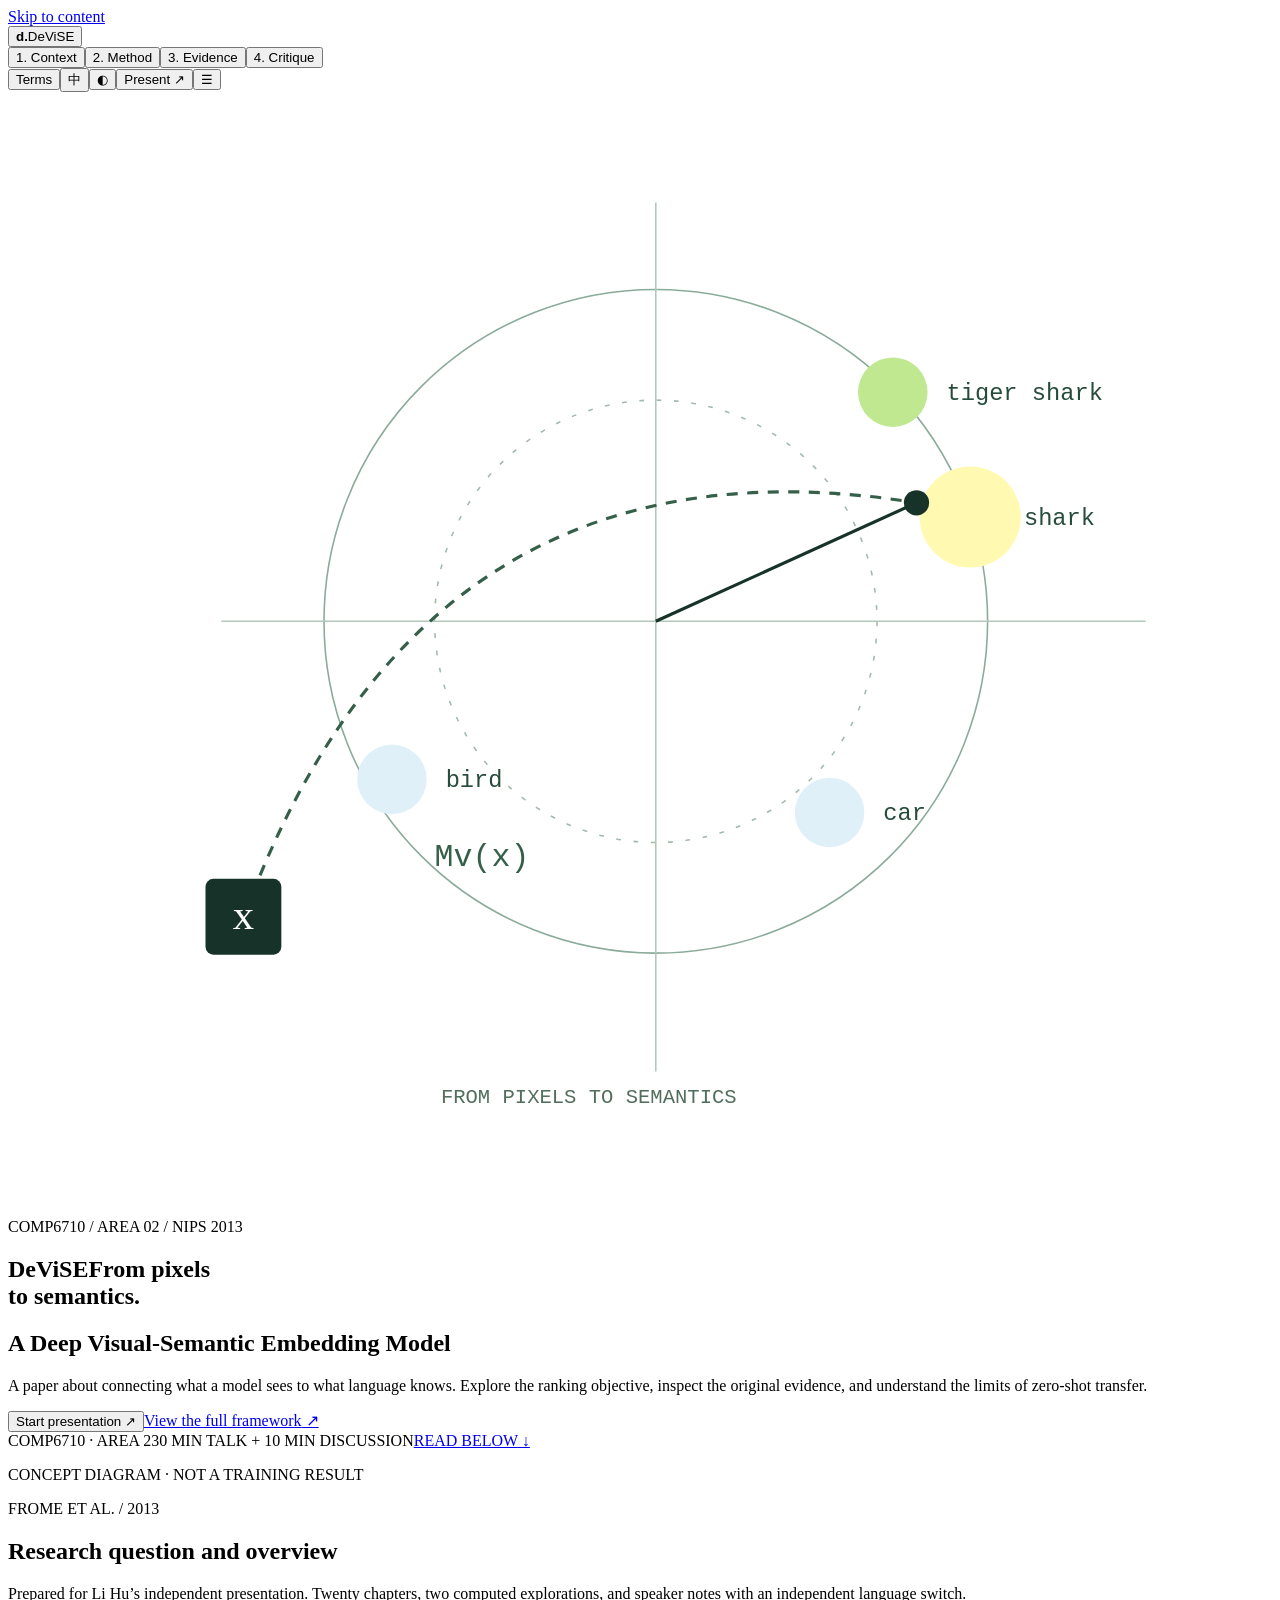
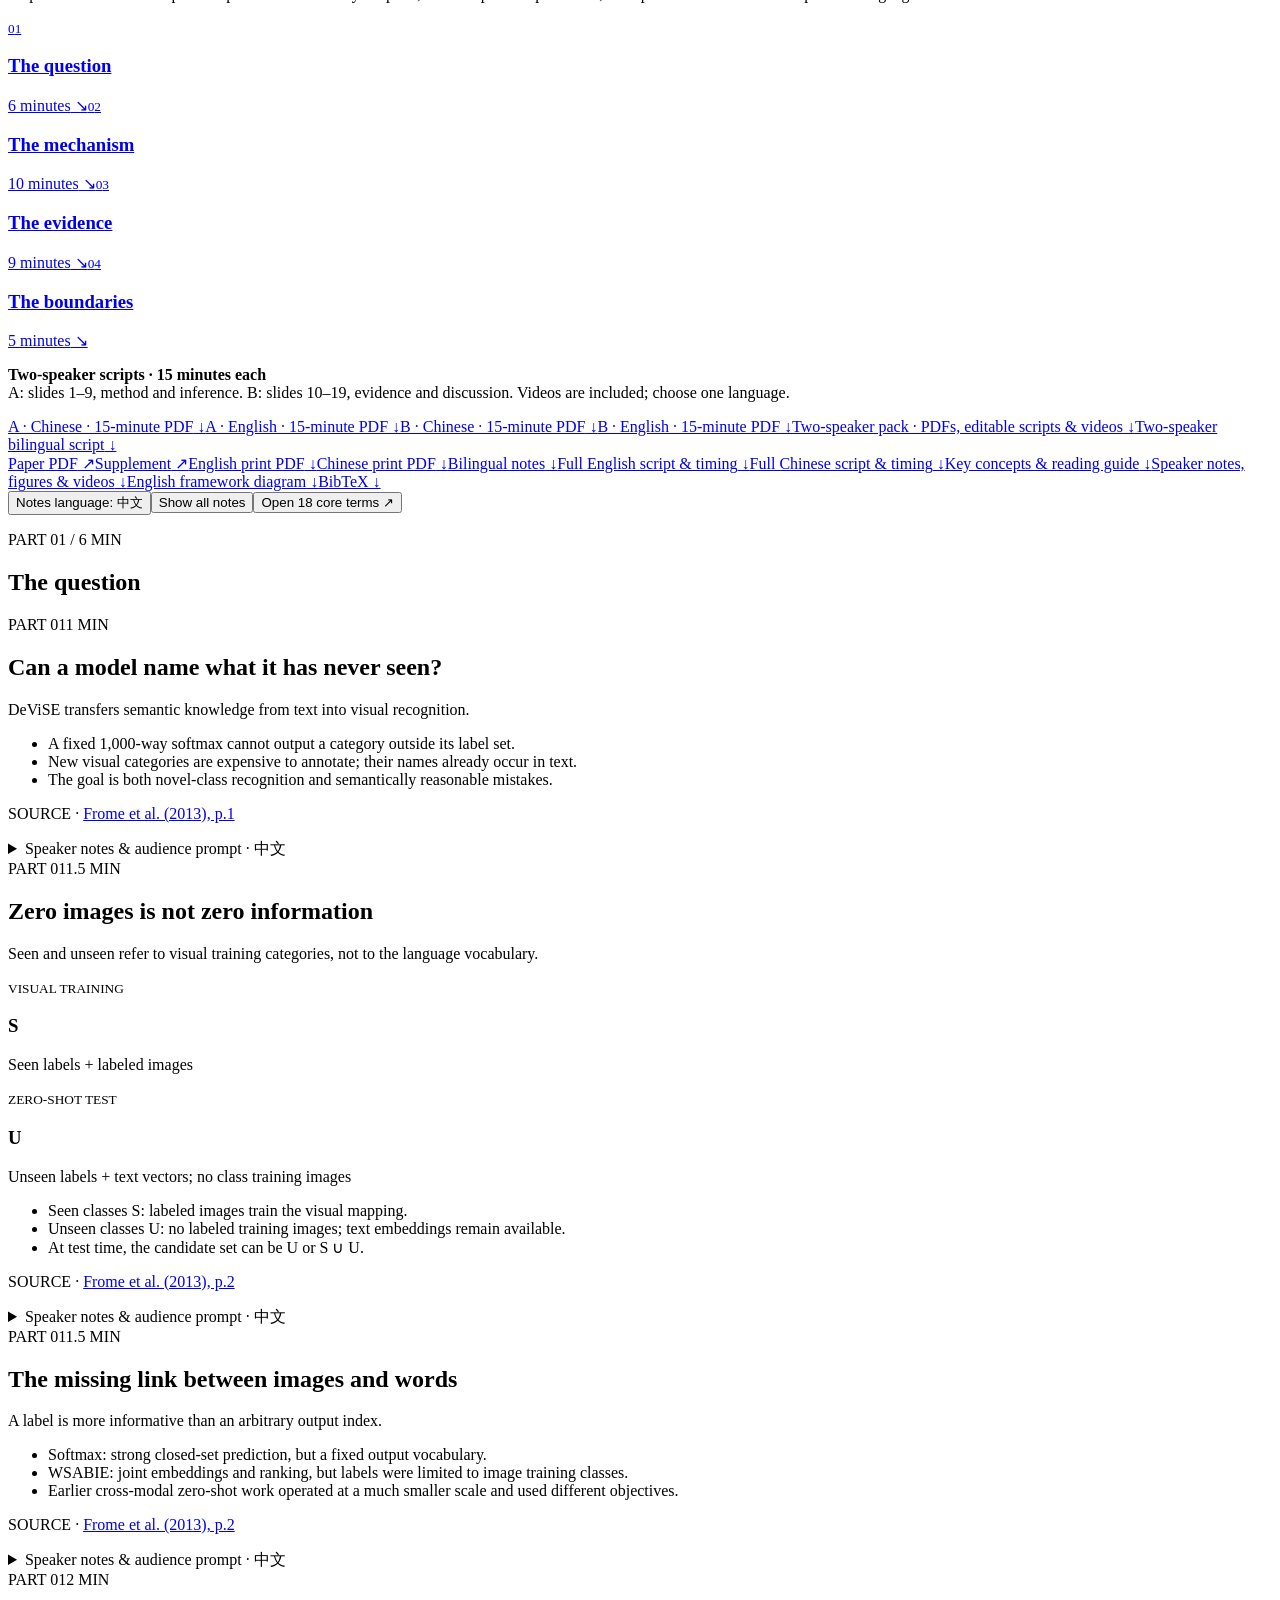
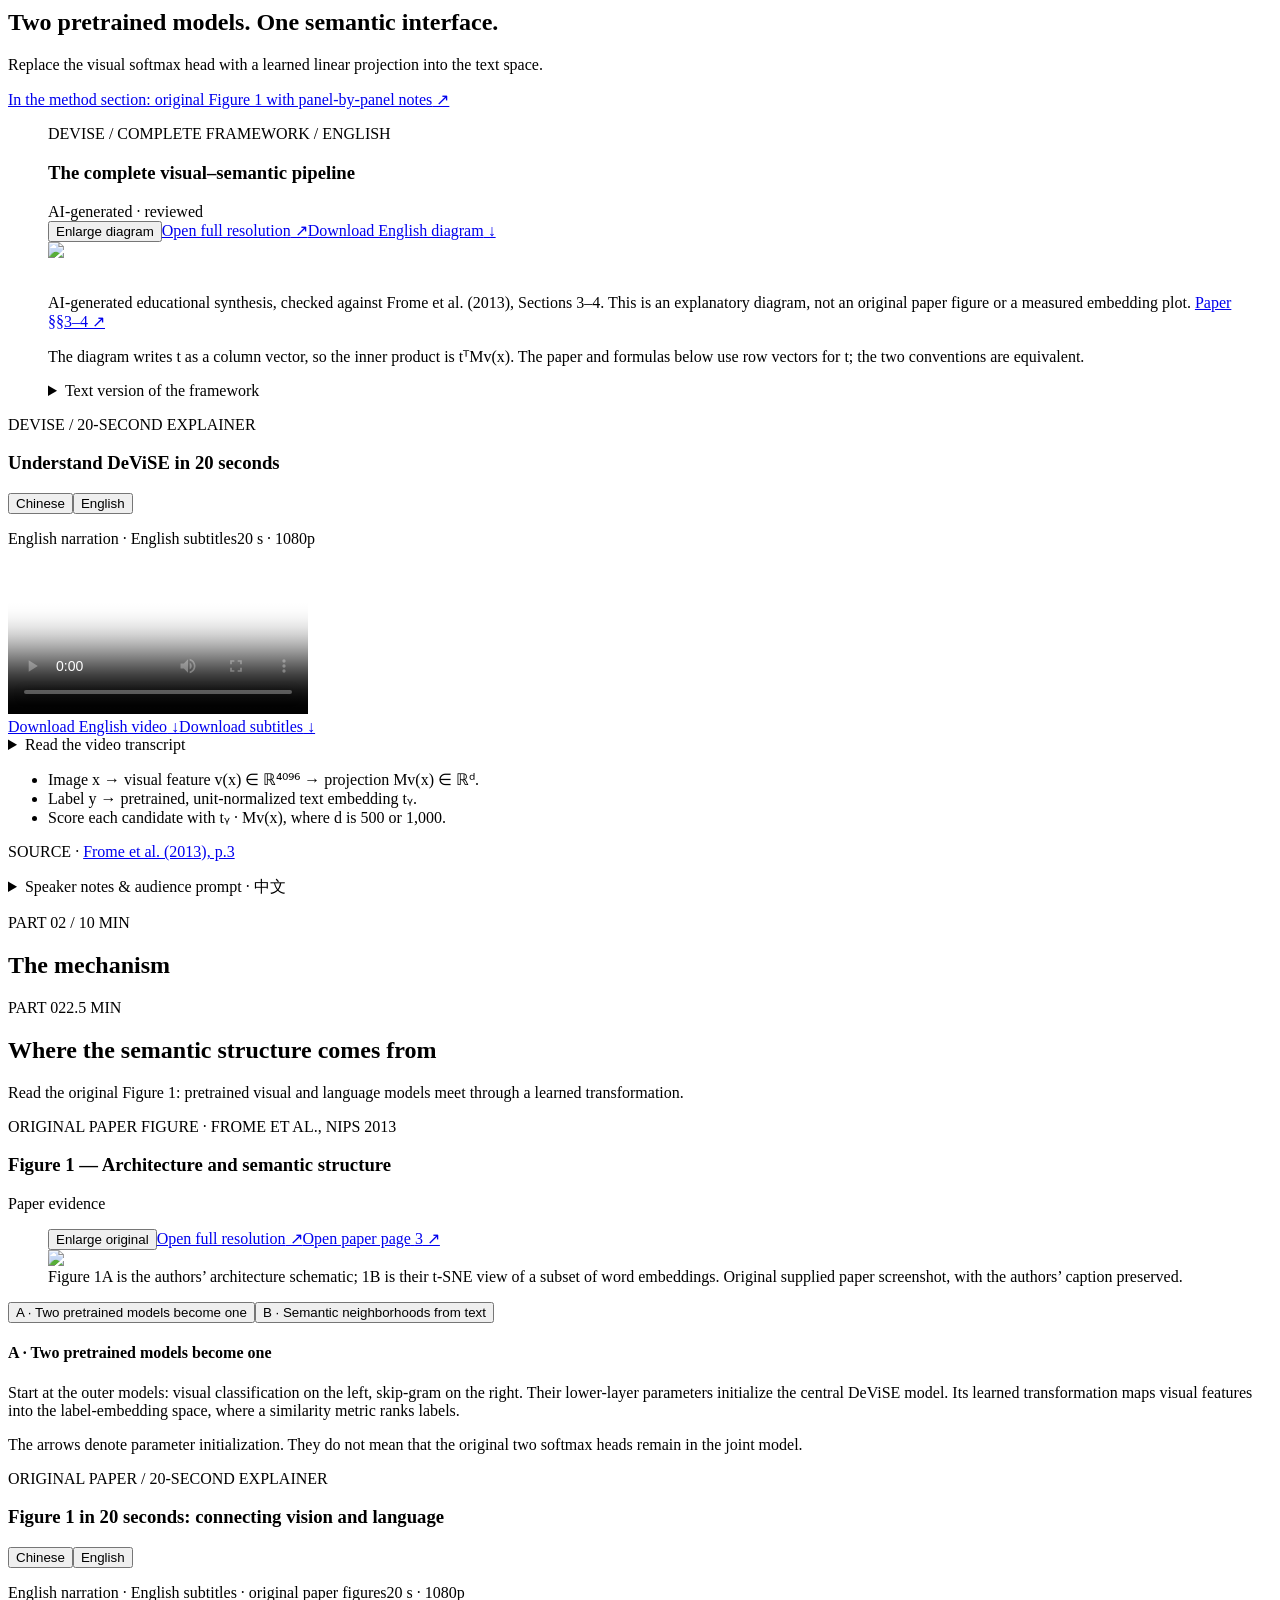
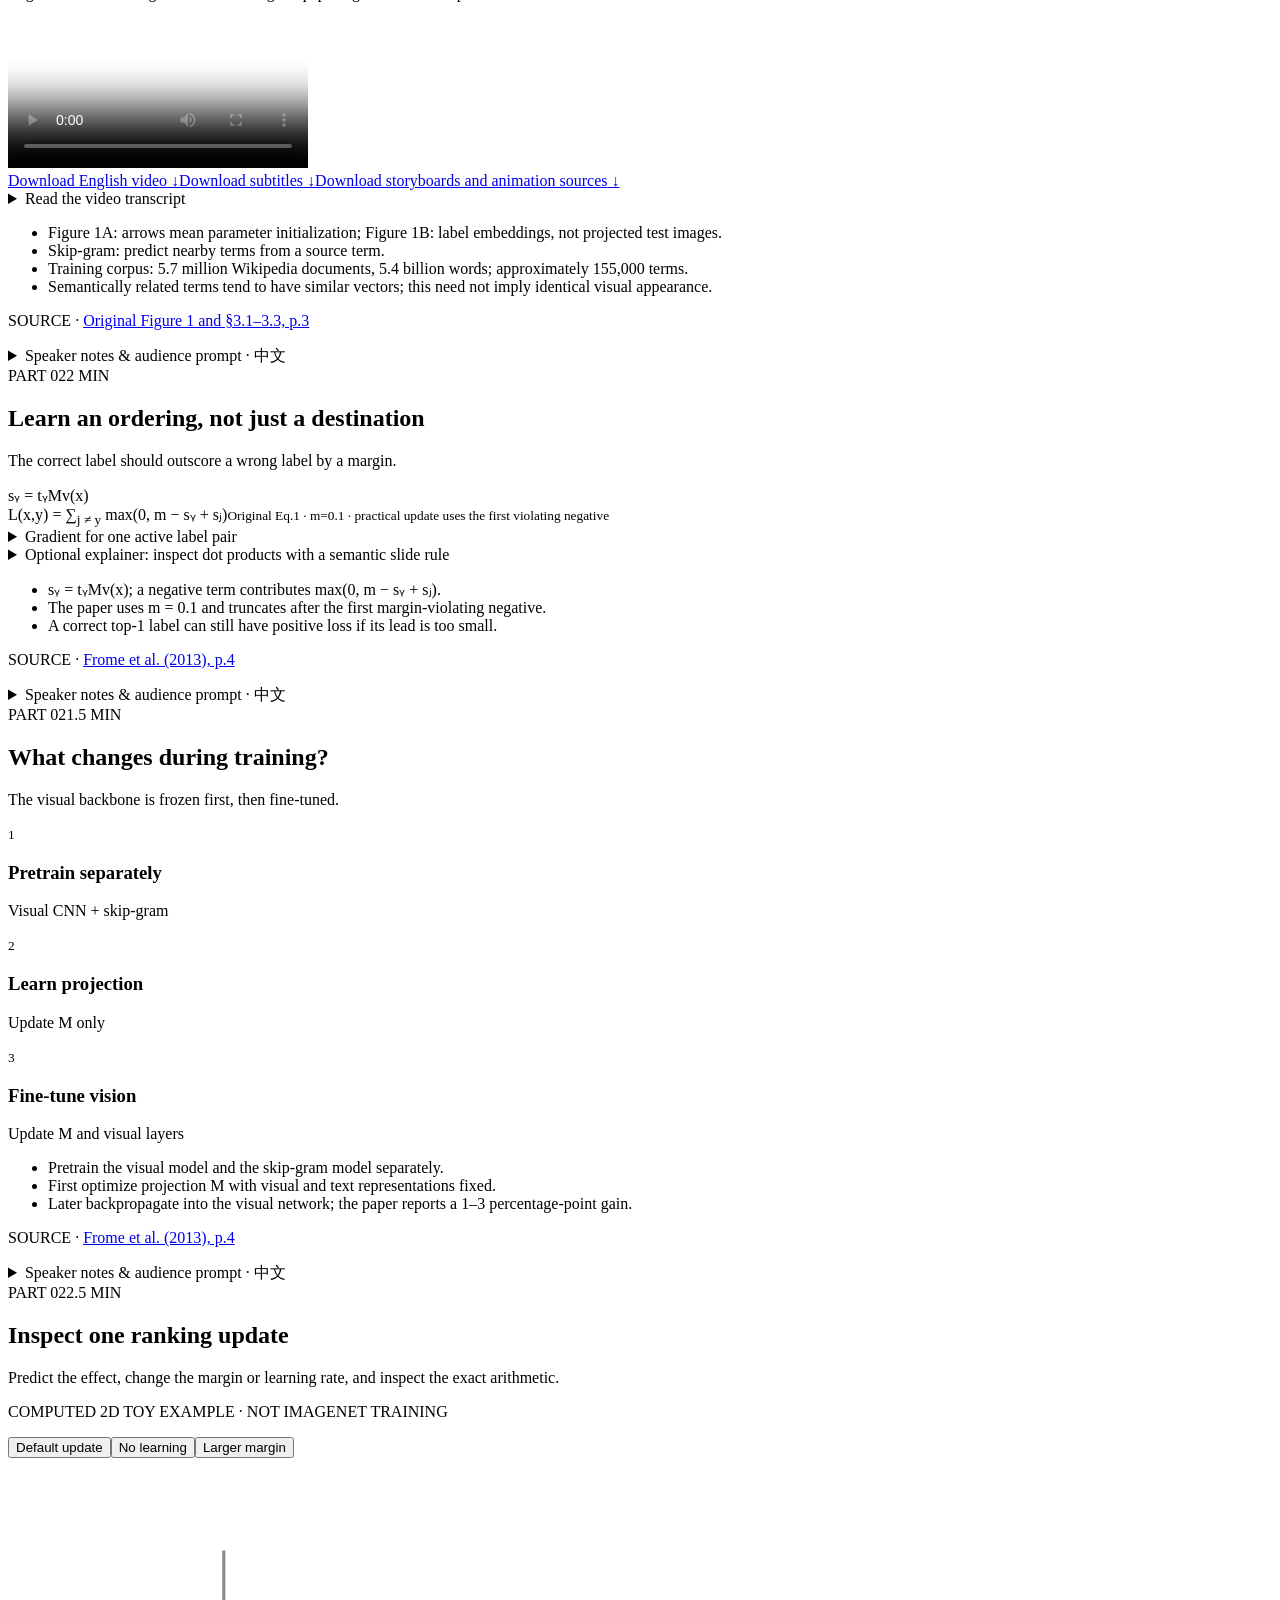
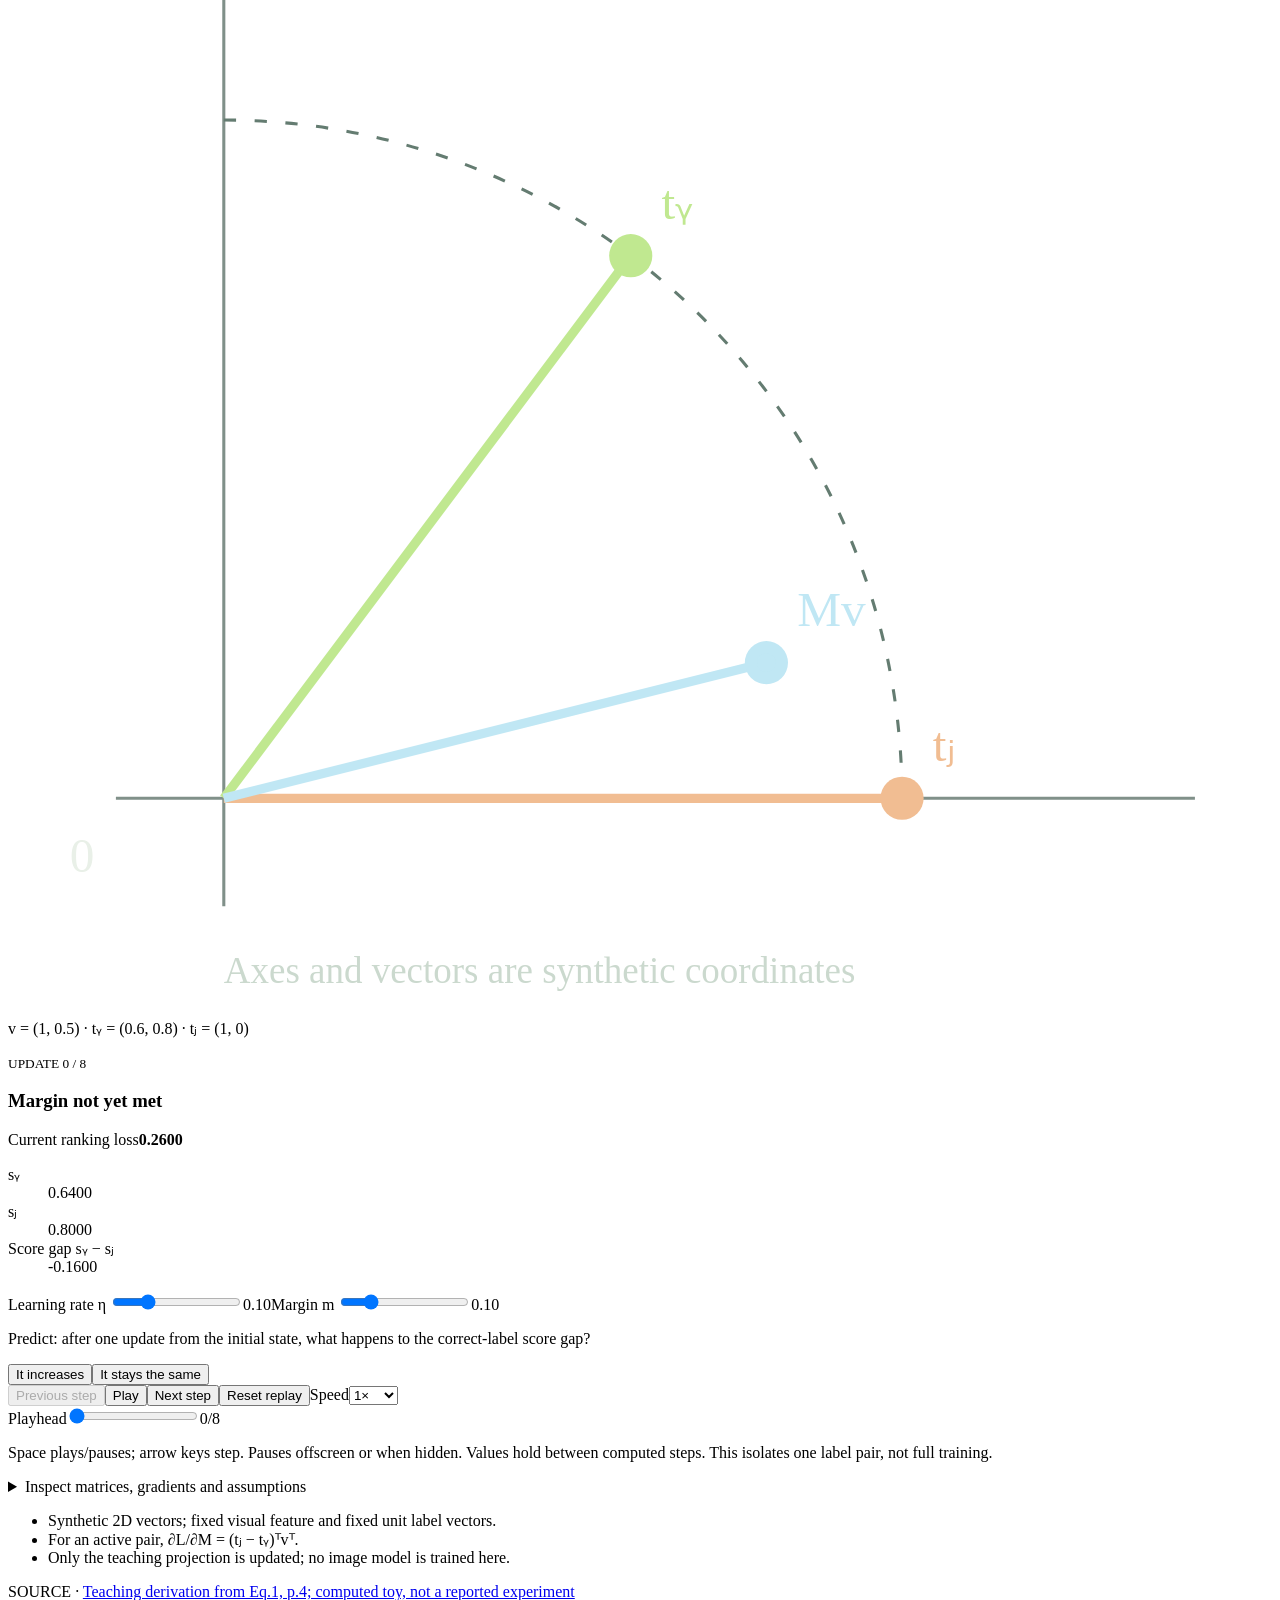
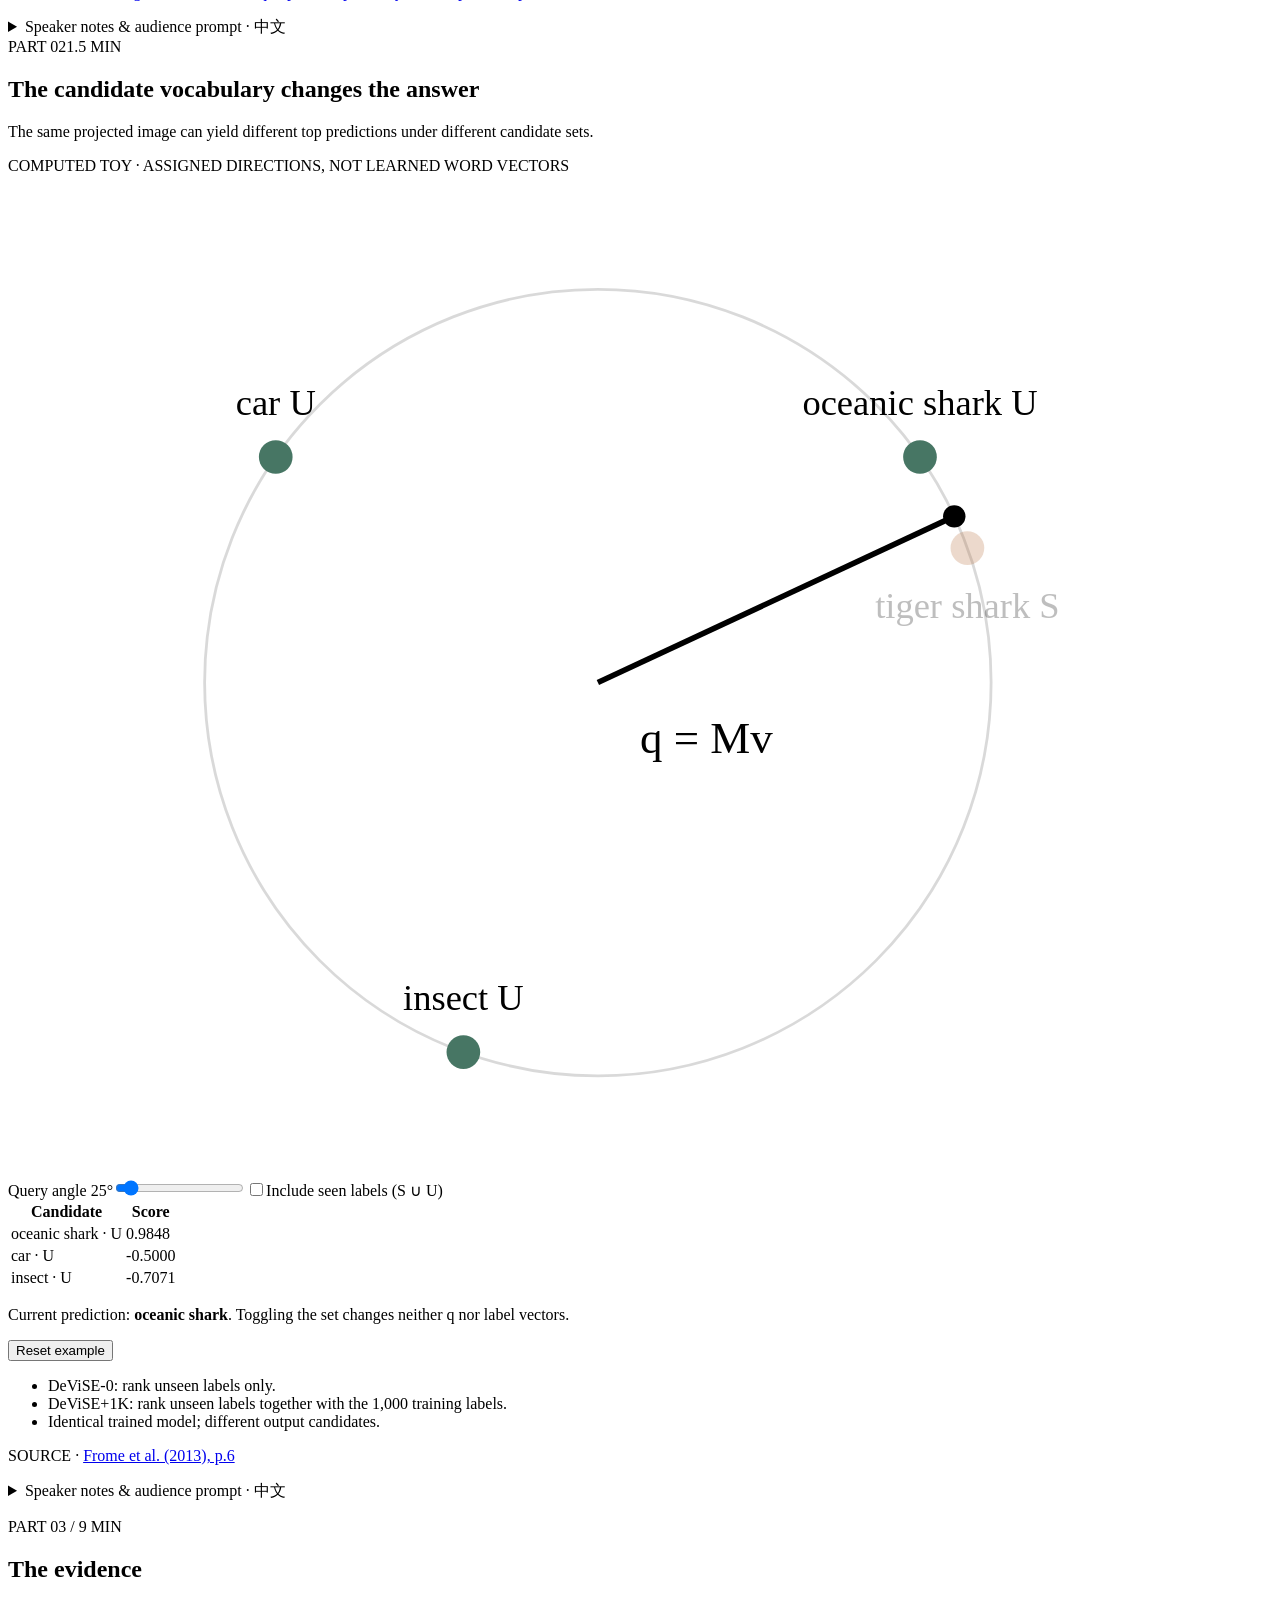
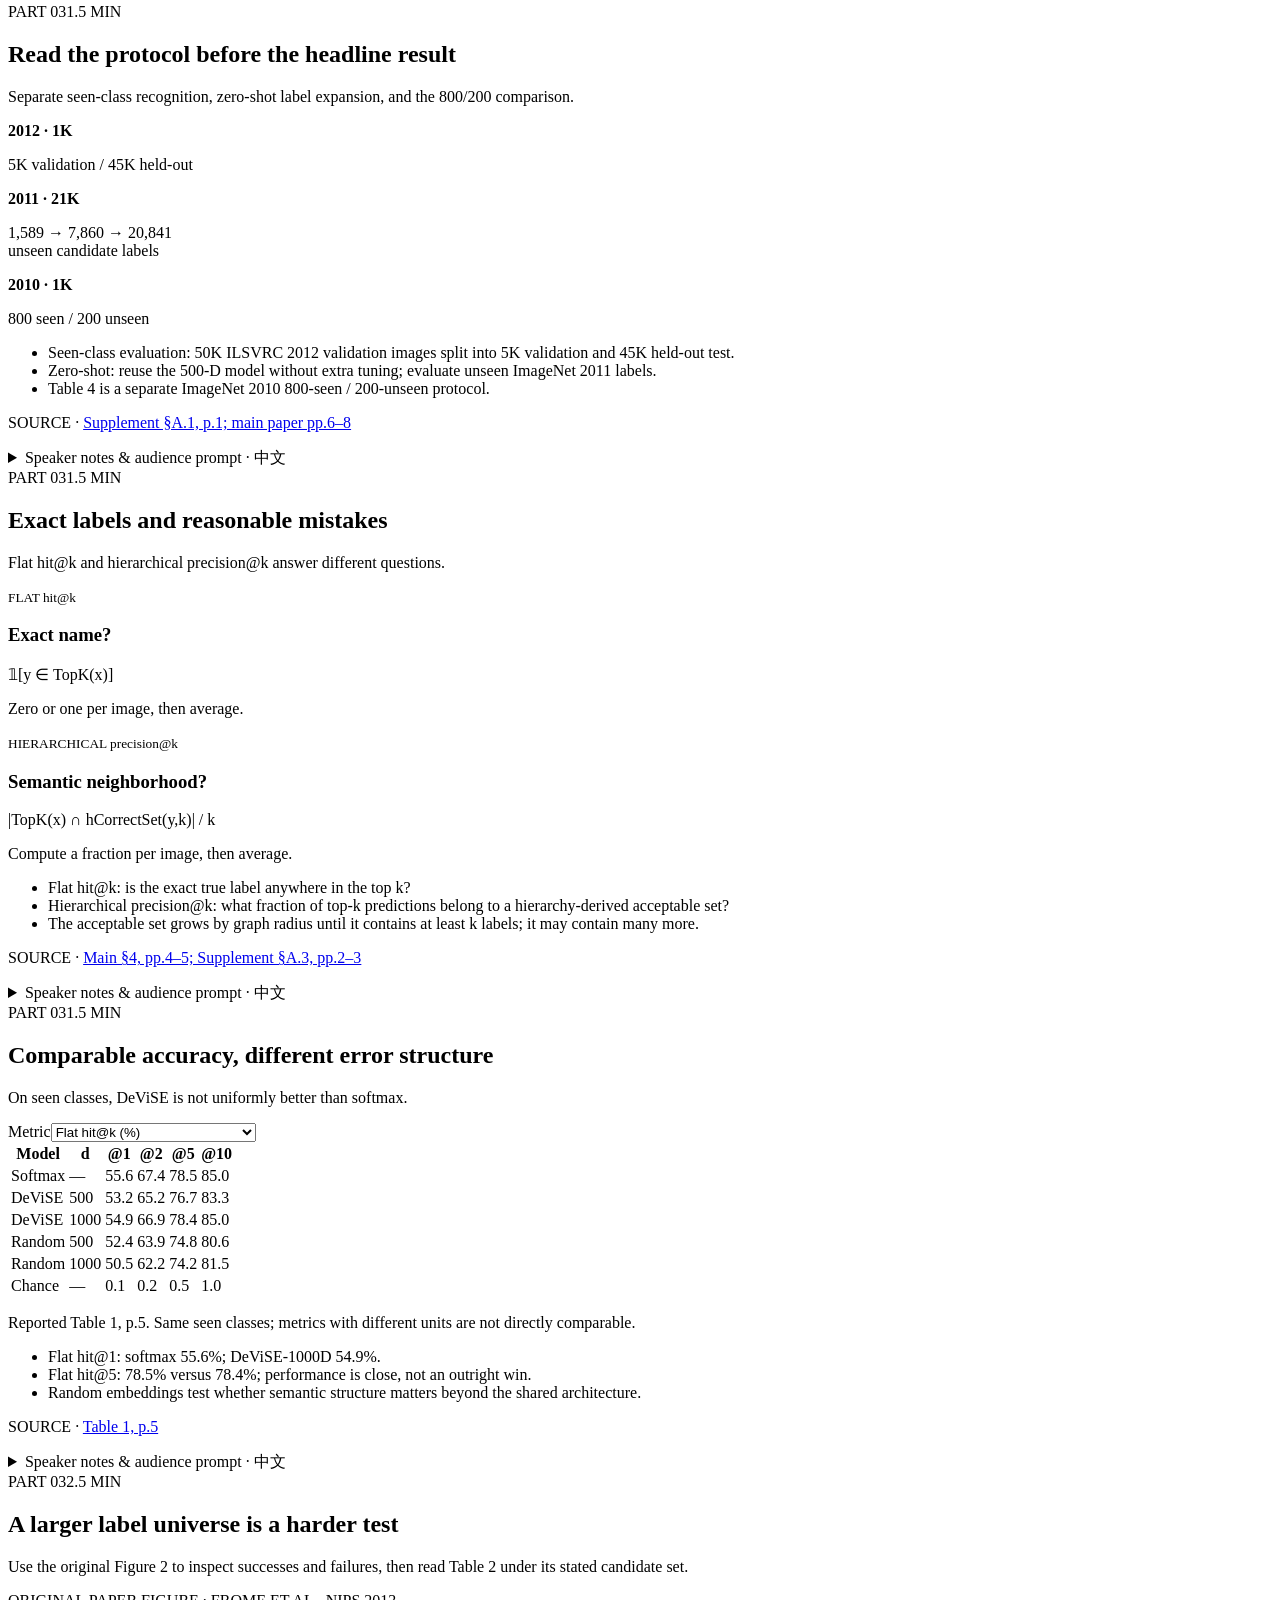
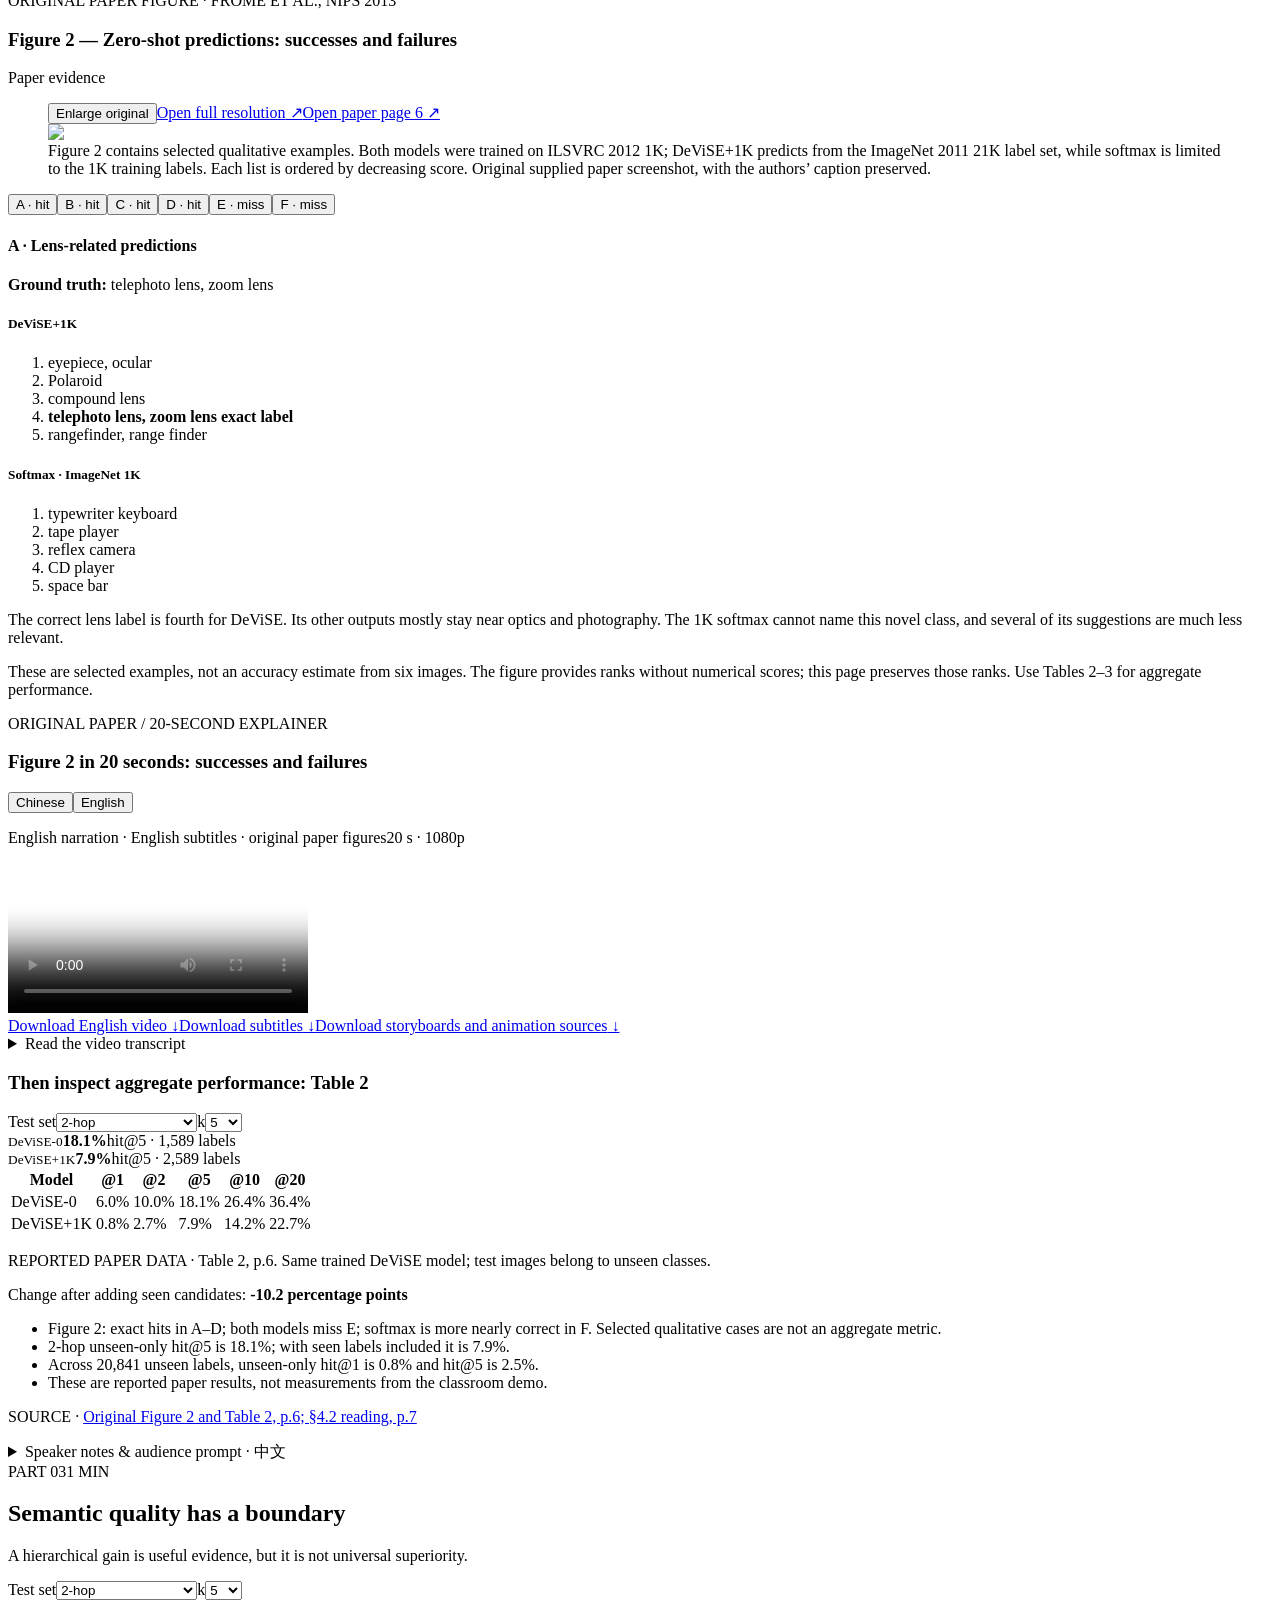
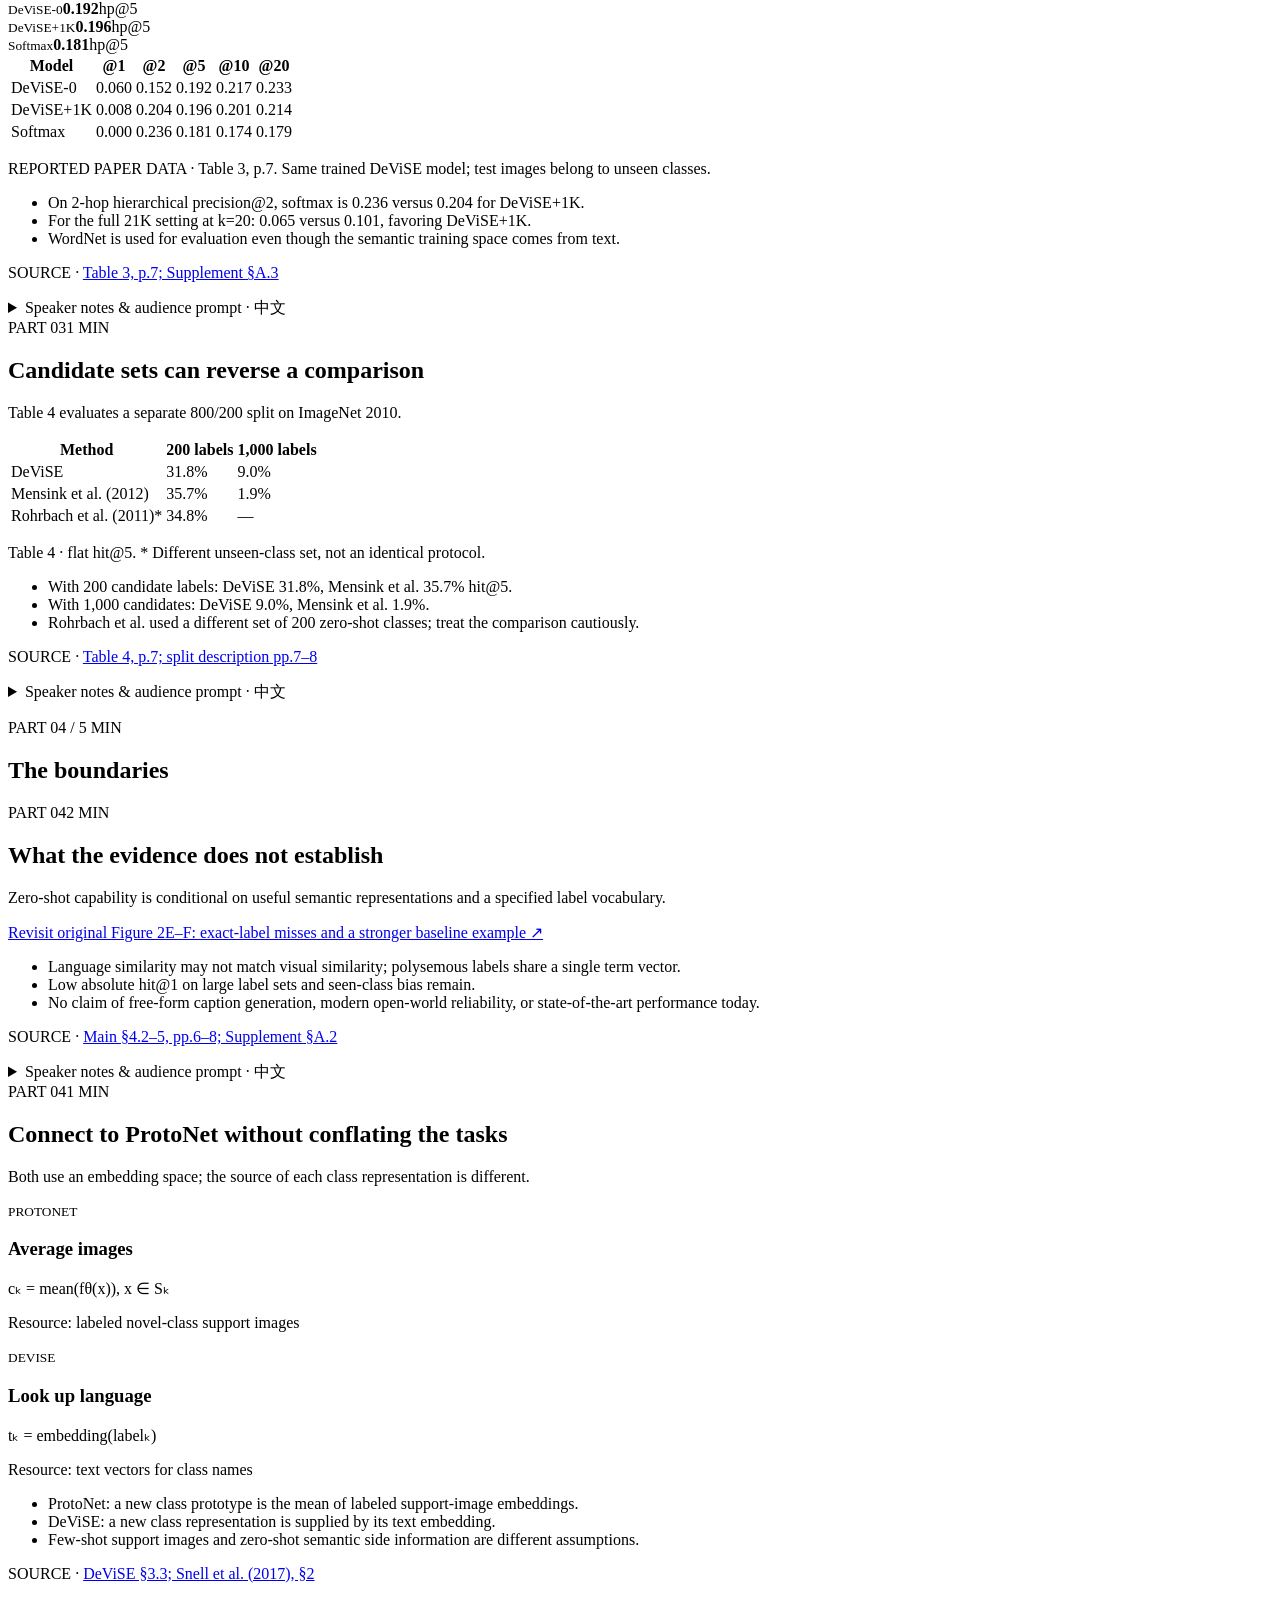
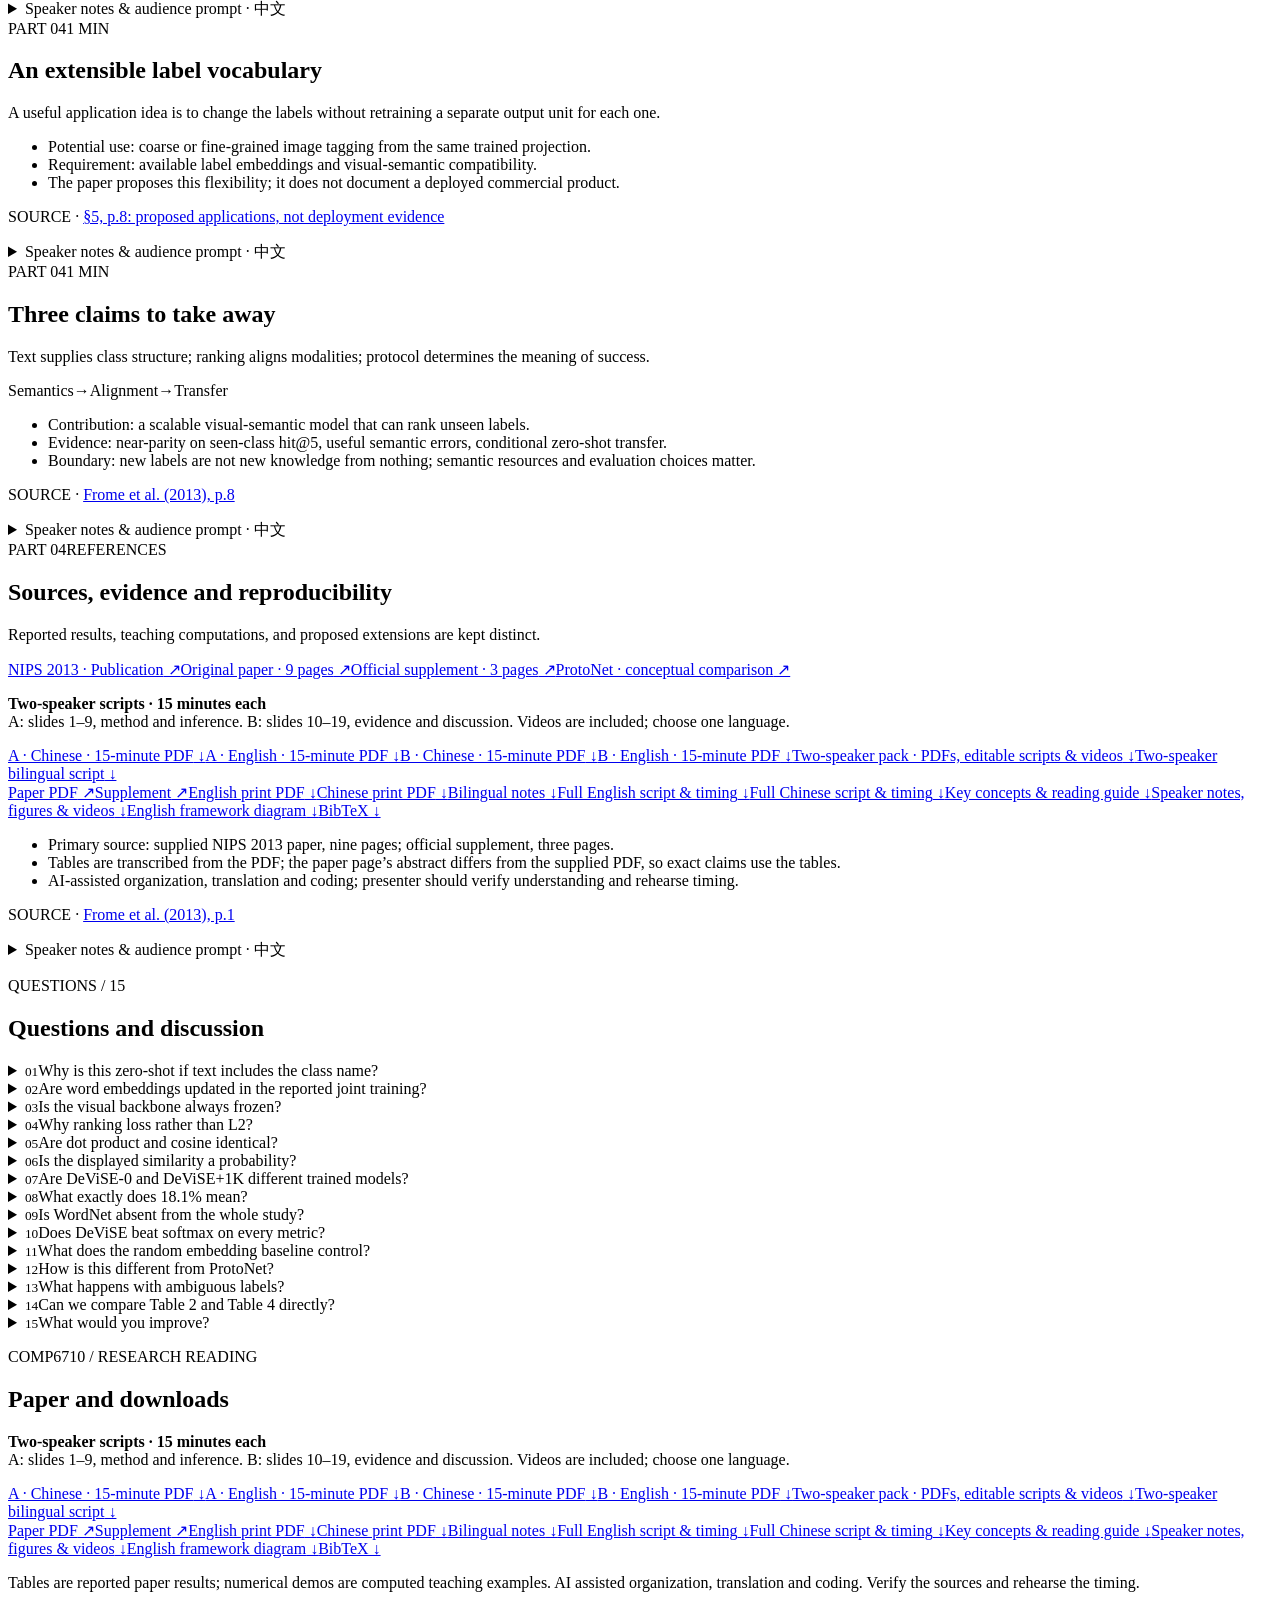
==== commit e31d0c4b: "Add bilingual scripts for two speakers with 15-minute budgets" ====
--- a/index.html
+++ b/index.html
@@ -1,4 +1,4 @@
-<!DOCTYPE html><html lang="en"><head><meta charSet="utf-8"/><meta name="viewport" content="width=device-width, initial-scale=1"/><link rel="stylesheet" href="/devise-presentation/_next/static/css/d450d2acfbb5e1aa.css" data-precedence="next"/><link rel="preload" as="script" fetchPriority="low" href="/devise-presentation/_next/static/chunks/webpack-39199d9f638e292b.js"/><script src="/devise-presentation/_next/static/chunks/44338aef-d790153d0c5d8b81.js" async=""></script><script src="/devise-presentation/_next/static/chunks/506-1101757fb45f50ac.js" async=""></script><script src="/devise-presentation/_next/static/chunks/main-app-239586df09fe8f2a.js" async=""></script><script src="/devise-presentation/_next/static/chunks/680-dc846493cf5ba7b2.js" async=""></script><script src="/devise-presentation/_next/static/chunks/app/page-98c95c99f889e347.js" async=""></script><link rel="icon" href="/devise-presentation/favicon.svg"/><title>DeViSE | COMP6710 Zero-shot Learning</title><meta name="description" content="DeViSE · Frome et al., NIPS 2013 · Research presentation, original evidence and computed teaching explorations."/><script src="/devise-presentation/_next/static/chunks/polyfills-42372ed130431b0a.js" noModule=""></script></head><body><div hidden=""><!--$--><!--/$--></div><div class="site "><a class="skip" href="#main">Skip to content</a><header class=""><button class="brand"><b>d.</b><span>DeViSE</span></button><nav aria-label="Four-part presentation navigation"><button class="">1<!-- -->. <!-- -->Context</button><button class="">2<!-- -->. <!-- -->Method</button><button class="">3<!-- -->. <!-- -->Evidence</button><button class="">4<!-- -->. <!-- -->Critique</button></nav><div class="header-actions"><button class="terms-button">Terms</button><button class="circle" aria-label="Switch to Chinese">中</button><button class="circle" aria-label="Toggle theme">◐</button><button class="header-present">Present<!-- --> ↗</button><button class="menu-button" aria-label="Open menu" aria-expanded="false">☰</button></div></header><main id="main"><section class="hero"><svg class="hero-diagram" viewBox="0 0 800 700" aria-hidden="true"><circle cx="410" cy="335" r="210" fill="none" stroke="#8aab9a"></circle><circle cx="410" cy="335" r="140" fill="none" stroke="#a3baab" stroke-dasharray="3 8"></circle><path d="M135 335H720M410 70V620" stroke="#b4c7bb"></path><g><circle cx="560" cy="190" r="22" fill="#c0e890"></circle><text x="594" y="195" fill="#274c3c" font-size="15" font-family="monospace">tiger shark</text></g><g><circle cx="609" cy="269" r="32" fill="#fff9b1"></circle><text x="643" y="274" fill="#274c3c" font-size="15" font-family="monospace">shark</text></g><g><circle cx="520" cy="456" r="22" fill="#e0f0f8"></circle><text x="554" y="461" fill="#274c3c" font-size="15" font-family="monospace">car</text></g><g><circle cx="243" cy="435" r="22" fill="#e0f0f8"></circle><text x="277" y="440" fill="#274c3c" font-size="15" font-family="monospace">bird</text></g><path d="M150 520Q265 210 575 260" fill="none" stroke="#355f49" stroke-width="2" stroke-dasharray="7 6"></path><rect x="125" y="498" width="48" height="48" rx="5" fill="#173329"></rect><text x="149" y="530" fill="#fff" text-anchor="middle" font-family="serif" font-size="27">x</text><circle cx="575" cy="260" r="8" fill="#173329"></circle><path d="M410 335L575 260" stroke="#173329" stroke-width="2"></path><text x="270" y="490" fill="#355f49" font-family="monospace" font-size="20">Mv(x)</text><text x="274" y="640" fill="#526e5c" font-family="monospace" font-size="13">FROM PIXELS TO SEMANTICS</text></svg><div class="hero-content"><p class="eyebrow">COMP6710 / AREA 02 / NIPS 2013</p><h1>DeViSE<span>From pixels<br/>to semantics.</span></h1><h2>A Deep Visual-Semantic Embedding Model</h2><p class="hero-summary">A paper about connecting what a model sees to what language knows. Explore the ranking objective, inspect the original evidence, and understand the limits of zero-shot transfer.</p><div class="hero-buttons"><button class="solid">Start presentation<!-- --> ↗</button><a href="#framework-diagram">View the full framework<!-- --> ↗</a></div></div><div class="hero-bottom"><span>COMP6710 · AREA 2</span><span>30 MIN TALK + 10 MIN DISCUSSION</span><a href="#overview">READ BELOW<!-- --> ↓</a></div><p class="image-disclosure">CONCEPT DIAGRAM · NOT A TRAINING RESULT</p></section><section class="track overview" id="overview"><div class="section-heading"><div><p class="eyebrow">FROME ET AL. / 2013</p><h2>Research question and overview</h2></div><p>Prepared for Li Hu’s independent presentation. Twenty chapters, two computed explorations, and speaker notes with an independent language switch.</p></div><div class="part-grid"><a href="#part-1"><small>0<!-- -->1</small><h3>The question</h3><span>6<!-- --> <!-- -->minutes<!-- --> ↘</span></a><a href="#part-2"><small>0<!-- -->2</small><h3>The mechanism</h3><span>10<!-- --> <!-- -->minutes<!-- --> ↘</span></a><a href="#part-3"><small>0<!-- -->3</small><h3>The evidence</h3><span>9<!-- --> <!-- -->minutes<!-- --> ↘</span></a><a href="#part-4"><small>0<!-- -->4</small><h3>The boundaries</h3><span>5<!-- --> <!-- -->minutes<!-- --> ↘</span></a></div><div class="downloads"><a href="/devise-presentation/sources/devise-nips2013.pdf" target="_blank" rel="noreferrer">Paper PDF<!-- --> ↗</a><a href="/devise-presentation/sources/devise-supplement.pdf" target="_blank" rel="noreferrer">Supplement<!-- --> ↗</a><a href="/devise-presentation/sources/speaker-notes-en.pdf" download="">English print PDF<!-- --> ↓</a><a href="/devise-presentation/sources/speaker-notes-zh.pdf" download="">Chinese print PDF<!-- --> ↓</a><a href="/devise-presentation/sources/speaker-notes.md" download="">Bilingual notes<!-- --> ↓</a><a href="/devise-presentation/sources/speaker-notes-en.md" download="">Full English script &amp; timing<!-- --> ↓</a><a href="/devise-presentation/sources/speaker-notes-zh.md" download="">Full Chinese script &amp; timing<!-- --> ↓</a><a href="/devise-presentation/sources/critical-reading-guide.md" download="">Key concepts &amp; reading guide<!-- --> ↓</a><a href="/devise-presentation/sources/paper-figure-speaker-pack.zip" download="">Speaker notes, figures &amp; videos<!-- --> ↓</a><a href="/devise-presentation/media/devise-framework-en.png" download="">English framework diagram<!-- --> ↓</a><a href="/devise-presentation/sources/references.bib" download="">BibTeX ↓</a></div><div class="reading-controls"><button>Notes language<!-- -->: <!-- -->中文</button><button aria-pressed="false">Show all notes</button><button>Open 18 core terms<!-- --> ↗</button></div></section><section id="part-1" class="part-section"><div class="track part-heading"><p class="eyebrow">PART 0<!-- -->1<!-- --> / <!-- -->6<!-- --> MIN</p><h2>The question</h2></div><div class=""><div class="track"><article class="chapter " id="question"><div class="chapter-meta"><span>PART 0<!-- -->1</span><span>1 MIN</span></div><h2>Can a model name what it has never seen?</h2><p class="lead">DeViSE transfers semantic knowledge from text into visual recognition.</p><ul class="points"><li>A fixed 1,000-way softmax cannot output a category outside its label set.</li><li>New visual categories are expensive to annotate; their names already occur in text.</li><li>The goal is both novel-class recognition and semantically reasonable mistakes.</li></ul><p class="source">SOURCE<!-- --> · <a href="/devise-presentation/sources/devise-nips2013.pdf#page=1" target="_blank" rel="noreferrer">Frome et al. (2013), p.1</a></p><details class="speaker-notes"><summary>Speaker notes &amp; audience prompt<!-- --> · <!-- -->中文</summary><div class="chapter-note-body" lang="zh-CN"><p class="notes-timing">流程时间 · 00:00–01:05 · 预留 5 秒互动或演示</p><p class="notes-stage-cue">[目标 28 分钟，另留 2 分钟缓冲。三段 20 秒视频已计入。以每分钟约 200 字估算，并为外文术语和数字加算读音时间。舞台提示不朗读，观众回答简短；问答环节另计。]</p><div><p>大家好，今天我们讨论 DeViSE：怎样把视觉识别和语言中学到的含义连接起来。</p></div><div><p>先想一个问题。假设一个分类器学会了认狗，但输出层里根本没有“鲨鱼”这个标签，它还能把一张图片叫作鲨鱼吗？识别一张新照片，和识别一个新类别，是两回事。</p></div><div><blockquote>固定的 softmax 输出层，能预测一个不在输出列表里的标签吗？</blockquote><p>DeViSE 尝试借助文本跨过这道鸿沟。要理解它怎么做，我们先得说清楚：“未见”究竟指什么。</p></div></div></details></article></div></div><div class=""><div class="track"><article class="chapter " id="setting"><div class="chapter-meta"><span>PART 0<!-- -->1</span><span>1.5 MIN</span></div><h2>Zero images is not zero information</h2><p class="lead">Seen and unseen refer to visual training categories, not to the language vocabulary.</p><div class="two-cards"><div><small>VISUAL TRAINING</small><h3>S</h3><p>Seen labels + labeled images</p></div><div><small>ZERO-SHOT TEST</small><h3>U</h3><p>Unseen labels + text vectors; no class training images</p></div></div><ul class="points"><li>Seen classes S: labeled images train the visual mapping.</li><li>Unseen classes U: no labeled training images; text embeddings remain available.</li><li>At test time, the candidate set can be U or S ∪ U.</li></ul><p class="source">SOURCE<!-- --> · <a href="/devise-presentation/sources/devise-nips2013.pdf#page=2" target="_blank" rel="noreferrer">Frome et al. (2013), p.2</a></p><details class="speaker-notes"><summary>Speaker notes &amp; audience prompt<!-- --> · <!-- -->中文</summary><div class="chapter-note-body" lang="zh-CN"><p class="notes-timing">流程时间 · 01:05–02:20 · 预留 5 秒互动或演示</p><div><p>在这篇论文里，未见类别是指视觉模型没有该类的有标注训练图像。这不等于系统对它一无所知；类别名称仍然可能出现在语言模型使用的文本里。</p></div><div><p>例如，视觉模型见过某些鲨鱼种类，而文本为另一种鲨鱼提供了词向量。目标就是把有用的结构迁移过去。</p></div><div><p>这里还要分清两个集合：接受测试的图像，和允许作为答案的标签。把已见标签加入候选答案，并不会改变测试图像。</p></div><div><blockquote>对于未见类别，系统还可以获得什么信息？</blockquote><p>明确这个设置之后，我们再看，早期方法还缺少哪一环。</p></div></div></details></article></div></div><div class=""><div class="track"><article class="chapter " id="gap"><div class="chapter-meta"><span>PART 0<!-- -->1</span><span>1.5 MIN</span></div><h2>The missing link between images and words</h2><p class="lead">A label is more informative than an arbitrary output index.</p><ul class="points"><li>Softmax: strong closed-set prediction, but a fixed output vocabulary.</li><li>WSABIE: joint embeddings and ranking, but labels were limited to image training classes.</li><li>Earlier cross-modal zero-shot work operated at a much smaller scale and used different objectives.</li></ul><p class="source">SOURCE<!-- --> · <a href="/devise-presentation/sources/devise-nips2013.pdf#page=2" target="_blank" rel="noreferrer">Frome et al. (2013), p.2</a></p><details class="speaker-notes"><summary>Speaker notes &amp; audience prompt<!-- --> · <!-- -->中文</summary><div class="chapter-note-body" lang="zh-CN"><p class="notes-timing">流程时间 · 02:20–03:35 · 预留 5 秒互动或演示</p><div><p>当时，主要的构件已经存在：卷积网络能学习有用的视觉特征，语言模型也能把含义相关的词放在相近的位置。难点是把两者连接起来，并让这种连接适用于大得多的标签词表。</p></div><div><p>这就是论文的贡献：把预训练视觉特征、从文本得到的标签表示和排序目标结合起来，做到 ImageNet 的规模。作者用一千个视觉类别训练，再研究向大约两万个额外标签迁移。</p></div><div><p>多项设计同时发生了变化，所以应评价整套方法，不能把所有改善都归因于规模。</p></div><div><blockquote>语义标签表示带来了什么，是单纯扩大 softmax 不能提供的？</blockquote><p>接下来，我们沿着信息流看一遍模型。</p></div></div></details></article></div></div><div class=""><div class="track"><article class="chapter " id="architecture"><div class="chapter-meta"><span>PART 0<!-- -->1</span><span>2 MIN</span></div><h2>Two pretrained models. One semantic interface.</h2><p class="lead">Replace the visual softmax head with a learned linear projection into the text space.</p><p class="original-reference"><a href="/devise-presentation/media/originals/devise-figure-1.png" target="_blank" rel="noreferrer">In the method section: original Figure 1 with panel-by-panel notes<!-- --> ↗</a></p><figure class="framework-figure" id="framework-diagram"><div class="framework-heading"><div><p class="eyebrow">DEVISE / COMPLETE FRAMEWORK / ENGLISH</p><h3>The complete visual–semantic pipeline</h3></div><span class="framework-badge">AI-generated · reviewed</span></div><div class="framework-actions"><button type="button" aria-pressed="false" aria-controls="framework-image-region">Enlarge diagram</button><a href="/devise-presentation/media/devise-framework-en.png" target="_blank" rel="noreferrer">Open full resolution<!-- --> ↗</a><a href="/devise-presentation/media/devise-framework-en.png" download="">Download English diagram<!-- --> ↓</a></div><div id="framework-image-region" class="framework-image-region " role="region" aria-label="English DeViSE framework diagram; scroll horizontally when enlarged"><img alt="English DeViSE framework: separate skip-gram and visual CNN pretraining, visual projection into fixed label embeddings with hinge ranking loss, and candidate-label ranking for zero-shot inference." loading="lazy" width="1672" height="941" decoding="async" data-nimg="1" class="framework-image" style="color:transparent" src="/devise-presentation/media/devise-framework-en.webp"/></div><figcaption><p>AI-generated educational synthesis, checked against Frome et al. (2013), Sections 3–4. This is an explanatory diagram, not an original paper figure or a measured embedding plot.<!-- --> <a href="/devise-presentation/sources/devise-nips2013.pdf#page=3" target="_blank" rel="noreferrer">Paper §§3–4<!-- --> ↗</a></p><p>The diagram writes t as a column vector, so the inner product is tᵀMv(x). The paper and formulas below use row vectors for t; the two conventions are equivalent.</p></figcaption><details class="framework-transcript"><summary>Text version of the framework</summary><ol><li>Pretrain separately: learn unit-norm label embeddings with skip-gram on unlabeled text; train a visual CNN on labeled ImageNet images, then remove its softmax output.</li><li>Align: project 4,096-dimensional visual features through M into the 500- or 1,000-dimensional semantic space. The hinge-ranking objective pushes the correct-label score above a competing-label score by a margin of 0.1.</li><li>Train: first update M only, then fine-tune the visual CNN as well. Text embeddings remain fixed. In practice, the paper samples false labels until the first margin violation and uses Adagrad learning rates.</li><li>Infer: embed a new image and rank candidate labels by dot product. Unseen classes need text embeddings, but no labeled visual training examples. The candidate set may be unseen-only or include seen classes too.</li><li>Evaluate: use flat hit@k and hierarchical precision@k; always specify the candidate set when interpreting zero-shot results.</li></ol><p>Labels inside the diagram remain English; this text follows the page language.</p></details></figure><section class="framework-video" id="framework-video" lang="en" aria-labelledby="framework-video-heading"><div class="framework-video-heading"><div><p class="eyebrow">DEVISE / 20-SECOND EXPLAINER</p><h3 id="framework-video-heading">Understand DeViSE in 20 seconds</h3></div><div class="framework-video-languages" role="group" aria-label="Video language"><button type="button" lang="en" aria-pressed="false" aria-controls="framework-video-player">Chinese</button><button type="button" lang="en" aria-pressed="true" aria-controls="framework-video-player">English</button></div></div><p class="framework-video-description">English narration · English subtitles<span>20 s · 1080p</span></p><video id="framework-video-player" controls="" playsInline="" preload="metadata" poster="/devise-presentation/media/devise-20s-en.jpg" aria-label="DeViSE — English" aria-describedby="framework-video-transcript" lang="en"><source src="/devise-presentation/media/devise-20s-en.mp4" type="video/mp4"/><track kind="captions" src="/devise-presentation/media/devise-20s-en.vtt" srcLang="en" label="English"/><a href="/devise-presentation/media/devise-20s-en.mp4">Download the video to watch</a></video><div class="framework-video-links"><a href="/devise-presentation/media/devise-20s-en.mp4" download="">Download English video<!-- --> ↓</a><a href="/devise-presentation/media/devise-20s-en.srt" download="">Download subtitles<!-- --> ↓</a></div><details class="framework-video-transcript"><summary>Read the video transcript</summary><p id="framework-video-transcript" lang="en">Can a model recognize classes it&#x27;s never trained on? DeViSE learns word embeddings and visual features. Then it maps images into a shared space, so the correct labels score higher. It can even predict unseen classes, if their word embeddings are available.</p></details></section><ul class="points"><li>Image x → visual feature v(x) ∈ ℝ⁴⁰⁹⁶ → projection Mv(x) ∈ ℝᵈ.</li><li>Label y → pretrained, unit-normalized text embedding tᵧ.</li><li>Score each candidate with tᵧ · Mv(x), where d is 500 or 1,000.</li></ul><p class="source">SOURCE<!-- --> · <a href="/devise-presentation/sources/devise-nips2013.pdf#page=3" target="_blank" rel="noreferrer">Frome et al. (2013), p.3</a></p><details class="speaker-notes"><summary>Speaker notes &amp; audience prompt<!-- --> · <!-- -->中文</summary><div class="chapter-note-body" lang="zh-CN"><p class="notes-timing">流程时间 · 03:35–05:15 · 已含 20 秒视频 · 预留 5 秒互动或演示</p><div><p>播放前 · 演讲者说：
+<!DOCTYPE html><html lang="en"><head><meta charSet="utf-8"/><meta name="viewport" content="width=device-width, initial-scale=1"/><link rel="stylesheet" href="/devise-presentation/_next/static/css/8cc8abfee41e8d38.css" data-precedence="next"/><link rel="preload" as="script" fetchPriority="low" href="/devise-presentation/_next/static/chunks/webpack-39199d9f638e292b.js"/><script src="/devise-presentation/_next/static/chunks/44338aef-d790153d0c5d8b81.js" async=""></script><script src="/devise-presentation/_next/static/chunks/506-1101757fb45f50ac.js" async=""></script><script src="/devise-presentation/_next/static/chunks/main-app-239586df09fe8f2a.js" async=""></script><script src="/devise-presentation/_next/static/chunks/680-dc846493cf5ba7b2.js" async=""></script><script src="/devise-presentation/_next/static/chunks/app/page-f705a0cc6016e70f.js" async=""></script><link rel="icon" href="/devise-presentation/favicon.svg"/><title>DeViSE | COMP6710 Zero-shot Learning</title><meta name="description" content="DeViSE · Frome et al., NIPS 2013 · Research presentation, original evidence and computed teaching explorations."/><script src="/devise-presentation/_next/static/chunks/polyfills-42372ed130431b0a.js" noModule=""></script></head><body><div hidden=""><!--$--><!--/$--></div><div class="site "><a class="skip" href="#main">Skip to content</a><header class=""><button class="brand"><b>d.</b><span>DeViSE</span></button><nav aria-label="Four-part presentation navigation"><button class="">1<!-- -->. <!-- -->Context</button><button class="">2<!-- -->. <!-- -->Method</button><button class="">3<!-- -->. <!-- -->Evidence</button><button class="">4<!-- -->. <!-- -->Critique</button></nav><div class="header-actions"><button class="terms-button">Terms</button><button class="circle" aria-label="Switch to Chinese">中</button><button class="circle" aria-label="Toggle theme">◐</button><button class="header-present">Present<!-- --> ↗</button><button class="menu-button" aria-label="Open menu" aria-expanded="false">☰</button></div></header><main id="main"><section class="hero"><svg class="hero-diagram" viewBox="0 0 800 700" aria-hidden="true"><circle cx="410" cy="335" r="210" fill="none" stroke="#8aab9a"></circle><circle cx="410" cy="335" r="140" fill="none" stroke="#a3baab" stroke-dasharray="3 8"></circle><path d="M135 335H720M410 70V620" stroke="#b4c7bb"></path><g><circle cx="560" cy="190" r="22" fill="#c0e890"></circle><text x="594" y="195" fill="#274c3c" font-size="15" font-family="monospace">tiger shark</text></g><g><circle cx="609" cy="269" r="32" fill="#fff9b1"></circle><text x="643" y="274" fill="#274c3c" font-size="15" font-family="monospace">shark</text></g><g><circle cx="520" cy="456" r="22" fill="#e0f0f8"></circle><text x="554" y="461" fill="#274c3c" font-size="15" font-family="monospace">car</text></g><g><circle cx="243" cy="435" r="22" fill="#e0f0f8"></circle><text x="277" y="440" fill="#274c3c" font-size="15" font-family="monospace">bird</text></g><path d="M150 520Q265 210 575 260" fill="none" stroke="#355f49" stroke-width="2" stroke-dasharray="7 6"></path><rect x="125" y="498" width="48" height="48" rx="5" fill="#173329"></rect><text x="149" y="530" fill="#fff" text-anchor="middle" font-family="serif" font-size="27">x</text><circle cx="575" cy="260" r="8" fill="#173329"></circle><path d="M410 335L575 260" stroke="#173329" stroke-width="2"></path><text x="270" y="490" fill="#355f49" font-family="monospace" font-size="20">Mv(x)</text><text x="274" y="640" fill="#526e5c" font-family="monospace" font-size="13">FROM PIXELS TO SEMANTICS</text></svg><div class="hero-content"><p class="eyebrow">COMP6710 / AREA 02 / NIPS 2013</p><h1>DeViSE<span>From pixels<br/>to semantics.</span></h1><h2>A Deep Visual-Semantic Embedding Model</h2><p class="hero-summary">A paper about connecting what a model sees to what language knows. Explore the ranking objective, inspect the original evidence, and understand the limits of zero-shot transfer.</p><div class="hero-buttons"><button class="solid">Start presentation<!-- --> ↗</button><a href="#framework-diagram">View the full framework<!-- --> ↗</a></div></div><div class="hero-bottom"><span>COMP6710 · AREA 2</span><span>30 MIN TALK + 10 MIN DISCUSSION</span><a href="#overview">READ BELOW<!-- --> ↓</a></div><p class="image-disclosure">CONCEPT DIAGRAM · NOT A TRAINING RESULT</p></section><section class="track overview" id="overview"><div class="section-heading"><div><p class="eyebrow">FROME ET AL. / 2013</p><h2>Research question and overview</h2></div><p>Prepared for Li Hu’s independent presentation. Twenty chapters, two computed explorations, and speaker notes with an independent language switch.</p></div><div class="part-grid"><a href="#part-1"><small>0<!-- -->1</small><h3>The question</h3><span>6<!-- --> <!-- -->minutes<!-- --> ↘</span></a><a href="#part-2"><small>0<!-- -->2</small><h3>The mechanism</h3><span>10<!-- --> <!-- -->minutes<!-- --> ↘</span></a><a href="#part-3"><small>0<!-- -->3</small><h3>The evidence</h3><span>9<!-- --> <!-- -->minutes<!-- --> ↘</span></a><a href="#part-4"><small>0<!-- -->4</small><h3>The boundaries</h3><span>5<!-- --> <!-- -->minutes<!-- --> ↘</span></a></div><section class="team-downloads" aria-label="Two-speaker script downloads"><p class="caption"><strong>Two-speaker scripts · 15 minutes each</strong><br/>A: slides 1–9, method and inference. B: slides 10–19, evidence and discussion. Videos are included; choose one language.</p><div class="downloads"><a href="/devise-presentation/sources/speaker-a-zh.pdf" download="">A · Chinese · 15-minute PDF<!-- --> ↓</a><a href="/devise-presentation/sources/speaker-a-en.pdf" download="">A · English · 15-minute PDF<!-- --> ↓</a><a href="/devise-presentation/sources/speaker-b-zh.pdf" download="">B · Chinese · 15-minute PDF<!-- --> ↓</a><a href="/devise-presentation/sources/speaker-b-en.pdf" download="">B · English · 15-minute PDF<!-- --> ↓</a><a href="/devise-presentation/sources/two-speaker-rehearsal-pack.zip" download="">Two-speaker pack · PDFs, editable scripts &amp; videos<!-- --> ↓</a><a href="/devise-presentation/sources/two-speaker-notes-bilingual.md" download="">Two-speaker bilingual script<!-- --> ↓</a></div></section><div class="downloads"><a href="/devise-presentation/sources/devise-nips2013.pdf" target="_blank" rel="noreferrer">Paper PDF<!-- --> ↗</a><a href="/devise-presentation/sources/devise-supplement.pdf" target="_blank" rel="noreferrer">Supplement<!-- --> ↗</a><a href="/devise-presentation/sources/speaker-notes-en.pdf" download="">English print PDF<!-- --> ↓</a><a href="/devise-presentation/sources/speaker-notes-zh.pdf" download="">Chinese print PDF<!-- --> ↓</a><a href="/devise-presentation/sources/speaker-notes.md" download="">Bilingual notes<!-- --> ↓</a><a href="/devise-presentation/sources/speaker-notes-en.md" download="">Full English script &amp; timing<!-- --> ↓</a><a href="/devise-presentation/sources/speaker-notes-zh.md" download="">Full Chinese script &amp; timing<!-- --> ↓</a><a href="/devise-presentation/sources/critical-reading-guide.md" download="">Key concepts &amp; reading guide<!-- --> ↓</a><a href="/devise-presentation/sources/paper-figure-speaker-pack.zip" download="">Speaker notes, figures &amp; videos<!-- --> ↓</a><a href="/devise-presentation/media/devise-framework-en.png" download="">English framework diagram<!-- --> ↓</a><a href="/devise-presentation/sources/references.bib" download="">BibTeX ↓</a></div><div class="reading-controls"><button>Notes language<!-- -->: <!-- -->中文</button><button aria-pressed="false">Show all notes</button><button>Open 18 core terms<!-- --> ↗</button></div></section><section id="part-1" class="part-section"><div class="track part-heading"><p class="eyebrow">PART 0<!-- -->1<!-- --> / <!-- -->6<!-- --> MIN</p><h2>The question</h2></div><div class=""><div class="track"><article class="chapter " id="question"><div class="chapter-meta"><span>PART 0<!-- -->1</span><span>1 MIN</span></div><h2>Can a model name what it has never seen?</h2><p class="lead">DeViSE transfers semantic knowledge from text into visual recognition.</p><ul class="points"><li>A fixed 1,000-way softmax cannot output a category outside its label set.</li><li>New visual categories are expensive to annotate; their names already occur in text.</li><li>The goal is both novel-class recognition and semantically reasonable mistakes.</li></ul><p class="source">SOURCE<!-- --> · <a href="/devise-presentation/sources/devise-nips2013.pdf#page=1" target="_blank" rel="noreferrer">Frome et al. (2013), p.1</a></p><details class="speaker-notes"><summary>Speaker notes &amp; audience prompt<!-- --> · <!-- -->中文</summary><div class="chapter-note-body" lang="zh-CN"><p class="notes-timing">流程时间 · 00:00–01:05 · 预留 5 秒互动或演示</p><p class="notes-stage-cue">[目标 28 分钟，另留 2 分钟缓冲。三段 20 秒视频已计入。以每分钟约 200 字估算，并为外文术语和数字加算读音时间。舞台提示不朗读，观众回答简短；问答环节另计。]</p><div><p>大家好，今天我们讨论 DeViSE：怎样把视觉识别和语言中学到的含义连接起来。</p></div><div><p>先想一个问题。假设一个分类器学会了认狗，但输出层里根本没有“鲨鱼”这个标签，它还能把一张图片叫作鲨鱼吗？识别一张新照片，和识别一个新类别，是两回事。</p></div><div><blockquote>固定的 softmax 输出层，能预测一个不在输出列表里的标签吗？</blockquote><p>DeViSE 尝试借助文本跨过这道鸿沟。要理解它怎么做，我们先得说清楚：“未见”究竟指什么。</p></div></div></details></article></div></div><div class=""><div class="track"><article class="chapter " id="setting"><div class="chapter-meta"><span>PART 0<!-- -->1</span><span>1.5 MIN</span></div><h2>Zero images is not zero information</h2><p class="lead">Seen and unseen refer to visual training categories, not to the language vocabulary.</p><div class="two-cards"><div><small>VISUAL TRAINING</small><h3>S</h3><p>Seen labels + labeled images</p></div><div><small>ZERO-SHOT TEST</small><h3>U</h3><p>Unseen labels + text vectors; no class training images</p></div></div><ul class="points"><li>Seen classes S: labeled images train the visual mapping.</li><li>Unseen classes U: no labeled training images; text embeddings remain available.</li><li>At test time, the candidate set can be U or S ∪ U.</li></ul><p class="source">SOURCE<!-- --> · <a href="/devise-presentation/sources/devise-nips2013.pdf#page=2" target="_blank" rel="noreferrer">Frome et al. (2013), p.2</a></p><details class="speaker-notes"><summary>Speaker notes &amp; audience prompt<!-- --> · <!-- -->中文</summary><div class="chapter-note-body" lang="zh-CN"><p class="notes-timing">流程时间 · 01:05–02:20 · 预留 5 秒互动或演示</p><div><p>在这篇论文里，未见类别是指视觉模型没有该类的有标注训练图像。这不等于系统对它一无所知；类别名称仍然可能出现在语言模型使用的文本里。</p></div><div><p>例如，视觉模型见过某些鲨鱼种类，而文本为另一种鲨鱼提供了词向量。目标就是把有用的结构迁移过去。</p></div><div><p>这里还要分清两个集合：接受测试的图像，和允许作为答案的标签。把已见标签加入候选答案，并不会改变测试图像。</p></div><div><blockquote>对于未见类别，系统还可以获得什么信息？</blockquote><p>明确这个设置之后，我们再看，早期方法还缺少哪一环。</p></div></div></details></article></div></div><div class=""><div class="track"><article class="chapter " id="gap"><div class="chapter-meta"><span>PART 0<!-- -->1</span><span>1.5 MIN</span></div><h2>The missing link between images and words</h2><p class="lead">A label is more informative than an arbitrary output index.</p><ul class="points"><li>Softmax: strong closed-set prediction, but a fixed output vocabulary.</li><li>WSABIE: joint embeddings and ranking, but labels were limited to image training classes.</li><li>Earlier cross-modal zero-shot work operated at a much smaller scale and used different objectives.</li></ul><p class="source">SOURCE<!-- --> · <a href="/devise-presentation/sources/devise-nips2013.pdf#page=2" target="_blank" rel="noreferrer">Frome et al. (2013), p.2</a></p><details class="speaker-notes"><summary>Speaker notes &amp; audience prompt<!-- --> · <!-- -->中文</summary><div class="chapter-note-body" lang="zh-CN"><p class="notes-timing">流程时间 · 02:20–03:35 · 预留 5 秒互动或演示</p><div><p>当时，主要的构件已经存在：卷积网络能学习有用的视觉特征，语言模型也能把含义相关的词放在相近的位置。难点是把两者连接起来，并让这种连接适用于大得多的标签词表。</p></div><div><p>这就是论文的贡献：把预训练视觉特征、从文本得到的标签表示和排序目标结合起来，做到 ImageNet 的规模。作者用一千个视觉类别训练，再研究向大约两万个额外标签迁移。</p></div><div><p>多项设计同时发生了变化，所以应评价整套方法，不能把所有改善都归因于规模。</p></div><div><blockquote>语义标签表示带来了什么，是单纯扩大 softmax 不能提供的？</blockquote><p>接下来，我们沿着信息流看一遍模型。</p></div></div></details></article></div></div><div class=""><div class="track"><article class="chapter " id="architecture"><div class="chapter-meta"><span>PART 0<!-- -->1</span><span>2 MIN</span></div><h2>Two pretrained models. One semantic interface.</h2><p class="lead">Replace the visual softmax head with a learned linear projection into the text space.</p><p class="original-reference"><a href="/devise-presentation/media/originals/devise-figure-1.png" target="_blank" rel="noreferrer">In the method section: original Figure 1 with panel-by-panel notes<!-- --> ↗</a></p><figure class="framework-figure" id="framework-diagram"><div class="framework-heading"><div><p class="eyebrow">DEVISE / COMPLETE FRAMEWORK / ENGLISH</p><h3>The complete visual–semantic pipeline</h3></div><span class="framework-badge">AI-generated · reviewed</span></div><div class="framework-actions"><button type="button" aria-pressed="false" aria-controls="framework-image-region">Enlarge diagram</button><a href="/devise-presentation/media/devise-framework-en.png" target="_blank" rel="noreferrer">Open full resolution<!-- --> ↗</a><a href="/devise-presentation/media/devise-framework-en.png" download="">Download English diagram<!-- --> ↓</a></div><div id="framework-image-region" class="framework-image-region " role="region" aria-label="English DeViSE framework diagram; scroll horizontally when enlarged"><img alt="English DeViSE framework: separate skip-gram and visual CNN pretraining, visual projection into fixed label embeddings with hinge ranking loss, and candidate-label ranking for zero-shot inference." loading="lazy" width="1672" height="941" decoding="async" data-nimg="1" class="framework-image" style="color:transparent" src="/devise-presentation/media/devise-framework-en.webp"/></div><figcaption><p>AI-generated educational synthesis, checked against Frome et al. (2013), Sections 3–4. This is an explanatory diagram, not an original paper figure or a measured embedding plot.<!-- --> <a href="/devise-presentation/sources/devise-nips2013.pdf#page=3" target="_blank" rel="noreferrer">Paper §§3–4<!-- --> ↗</a></p><p>The diagram writes t as a column vector, so the inner product is tᵀMv(x). The paper and formulas below use row vectors for t; the two conventions are equivalent.</p></figcaption><details class="framework-transcript"><summary>Text version of the framework</summary><ol><li>Pretrain separately: learn unit-norm label embeddings with skip-gram on unlabeled text; train a visual CNN on labeled ImageNet images, then remove its softmax output.</li><li>Align: project 4,096-dimensional visual features through M into the 500- or 1,000-dimensional semantic space. The hinge-ranking objective pushes the correct-label score above a competing-label score by a margin of 0.1.</li><li>Train: first update M only, then fine-tune the visual CNN as well. Text embeddings remain fixed. In practice, the paper samples false labels until the first margin violation and uses Adagrad learning rates.</li><li>Infer: embed a new image and rank candidate labels by dot product. Unseen classes need text embeddings, but no labeled visual training examples. The candidate set may be unseen-only or include seen classes too.</li><li>Evaluate: use flat hit@k and hierarchical precision@k; always specify the candidate set when interpreting zero-shot results.</li></ol><p>Labels inside the diagram remain English; this text follows the page language.</p></details></figure><section class="framework-video" id="framework-video" lang="en" aria-labelledby="framework-video-heading"><div class="framework-video-heading"><div><p class="eyebrow">DEVISE / 20-SECOND EXPLAINER</p><h3 id="framework-video-heading">Understand DeViSE in 20 seconds</h3></div><div class="framework-video-languages" role="group" aria-label="Video language"><button type="button" lang="en" aria-pressed="false" aria-controls="framework-video-player">Chinese</button><button type="button" lang="en" aria-pressed="true" aria-controls="framework-video-player">English</button></div></div><p class="framework-video-description">English narration · English subtitles<span>20 s · 1080p</span></p><video id="framework-video-player" controls="" playsInline="" preload="metadata" poster="/devise-presentation/media/devise-20s-en.jpg" aria-label="DeViSE — English" aria-describedby="framework-video-transcript" lang="en"><source src="/devise-presentation/media/devise-20s-en.mp4" type="video/mp4"/><track kind="captions" src="/devise-presentation/media/devise-20s-en.vtt" srcLang="en" label="English"/><a href="/devise-presentation/media/devise-20s-en.mp4">Download the video to watch</a></video><div class="framework-video-links"><a href="/devise-presentation/media/devise-20s-en.mp4" download="">Download English video<!-- --> ↓</a><a href="/devise-presentation/media/devise-20s-en.srt" download="">Download subtitles<!-- --> ↓</a></div><details class="framework-video-transcript"><summary>Read the video transcript</summary><p id="framework-video-transcript" lang="en">Can a model recognize classes it&#x27;s never trained on? DeViSE learns word embeddings and visual features. Then it maps images into a shared space, so the correct labels score higher. It can even predict unseen classes, if their word embeddings are available.</p></details></section><ul class="points"><li>Image x → visual feature v(x) ∈ ℝ⁴⁰⁹⁶ → projection Mv(x) ∈ ℝᵈ.</li><li>Label y → pretrained, unit-normalized text embedding tᵧ.</li><li>Score each candidate with tᵧ · Mv(x), where d is 500 or 1,000.</li></ul><p class="source">SOURCE<!-- --> · <a href="/devise-presentation/sources/devise-nips2013.pdf#page=3" target="_blank" rel="noreferrer">Frome et al. (2013), p.3</a></p><details class="speaker-notes"><summary>Speaker notes &amp; audience prompt<!-- --> · <!-- -->中文</summary><div class="chapter-note-body" lang="zh-CN"><p class="notes-timing">流程时间 · 03:35–05:15 · 已含 20 秒视频 · 预留 5 秒互动或演示</p><div><p>播放前 · 演讲者说：
 先用二十秒抓住整体思路。请留意图像怎样从视觉特征进入一个与标签含义共享的空间。然后，我们再回到作者的原图，检查具体细节。</p></div><div><p>播放提示 · DeViSE 总览 · 中文 · 20 秒：
 播放一次中文总览视频。等录制旁白完整结束，再继续讲解。</p><a class="notes-video-link" href="#framework-video">打开总览视频，选择 Chinese（20 秒）<!-- --> ↗</a></div><div><p>视频旁白 · 已录制，请勿重复朗读：
 没有斑马训练图，也能认出斑马吗？先用文本学词向量，用图片训练视觉网络。再把图像投影到语义空间，让正确标签得分更高。预测时比较标签得分，也能选择未见类别。前提是，已有它的词向量。</p></div><div><p>播放后 · 演讲者说：
@@ -13,4 +13,4 @@
 播放一次 Figure 2 中文视频，结束后再继续讲解。</p><a class="notes-video-link" href="#paper-figure-2-video">打开 Figure 2 视频，选择 Chinese（20 秒）<!-- --> ↗</a></div><div><p>视频旁白 · 已录制，请勿重复朗读：
 模型能识别未见类别吗？ 镜头的正确标签，排第四。 沙拉吧，两个模型都没命中。 而飞船，softmax 的预测更相关。 案例展示优点与局限，不代表总体准确率。</p></div><div><p>播放后 · 演讲者说：
 镜头的准确标签排在第四。沙拉吧的准确标签两者都没命中；航天器的预测，作者认为 softmax 更接近正确答案。这说明迁移有用，也有局限。</p></div><div><p>两者都在 ImageNet 一千类上训练。DeViSE 搜索更大的标签词表，softmax 只能输出训练标签。D 图里，合理的菠萝水果预测，不等于特定的菠萝植株同义词集。先确认什么算准确匹配。</p></div><div><blockquote>哪个例子挑战了“DeViSE 总能赢”的说法？合理标签仍可能是准确标签未命中吗？</blockquote><p>衔接 Table 2 与下一章 · 演讲者说：
-精选案例不能给出总体准确率，要看 Table 2。2-hop 的 hit@5，只考虑未见候选时是百分之十八点一；加入一千个已见候选，降到百分之七点九。模型相同，候选集合不同。全部两万零八百四十一个未见标签下，hit@1 是百分之零点八，hit@5 是百分之二点五。接下来，我们再看剩下的错误有多合理。</p></div></div></details></article></div></div><div class=""><div class="track"><article class="chapter " id="hierarchy"><div class="chapter-meta"><span>PART 0<!-- -->3</span><span>1 MIN</span></div><h2>Semantic quality has a boundary</h2><p class="lead">A hierarchical gain is useful evidence, but it is not universal superiority.</p><div><div class="filter-row"><label>Test set<select><option value="0" selected="">2-hop</option><option value="1">3-hop</option><option value="2">ImageNet 2011 21K</option></select></label><label>k<select><option value="0">1</option><option value="1">2</option><option value="2" selected="">5</option><option value="3">10</option><option value="4">20</option></select></label></div><div class="metric-comparison"><div><small>DeViSE-0</small><strong>0.192</strong><span>hp<!-- -->@<!-- -->5</span></div><div><small>DeViSE+1K</small><strong>0.196</strong><span>hp<!-- -->@<!-- -->5</span></div><div><small>Softmax</small><strong>0.181</strong><span>hp<!-- -->@<!-- -->5</span></div></div><div class="table-wrap"><table><thead><tr><th>Model</th><th>@<!-- -->1</th><th>@<!-- -->2</th><th>@<!-- -->5</th><th>@<!-- -->10</th><th>@<!-- -->20</th></tr></thead><tbody><tr><td>DeViSE-0</td><td class="">0.060</td><td class="">0.152</td><td class="selected-cell">0.192</td><td class="">0.217</td><td class="">0.233</td></tr><tr><td>DeViSE+1K</td><td class="">0.008</td><td class="">0.204</td><td class="selected-cell">0.196</td><td class="">0.201</td><td class="">0.214</td></tr><tr><td>Softmax</td><td class="">0.000</td><td class="">0.236</td><td class="selected-cell">0.181</td><td class="">0.174</td><td class="">0.179</td></tr></tbody></table></div><p class="caption">REPORTED PAPER DATA<!-- --> · Table <!-- -->3<!-- -->, p.<!-- -->7<!-- -->. <!-- -->Same trained DeViSE model; test images belong to unseen classes.</p></div><ul class="points"><li>On 2-hop hierarchical precision@2, softmax is 0.236 versus 0.204 for DeViSE+1K.</li><li>For the full 21K setting at k=20: 0.065 versus 0.101, favoring DeViSE+1K.</li><li>WordNet is used for evaluation even though the semantic training space comes from text.</li></ul><p class="source">SOURCE<!-- --> · <a href="/devise-presentation/sources/devise-nips2013.pdf#page=7" target="_blank" rel="noreferrer">Table 3, p.7; Supplement §A.3</a></p><details class="speaker-notes"><summary>Speaker notes &amp; audience prompt<!-- --> · <!-- -->中文</summary><div class="chapter-note-body" lang="zh-CN"><p class="notes-timing">流程时间 · 20:10–21:15 · 预留 5 秒互动或演示</p><div><p>层级结果同样取决于设置。在 2-hop、k 等于二的任务中，softmax 分数更高；完整标签集、k 等于二十时，DeViSE+1K 更好。</p></div><div><p>这支持有条件的语义泛化结论，而不是 DeViSE 处处获胜。WordNet 在这里有明确角色：用于评估语义接近程度，不用于训练这些标签嵌入。</p></div><div><blockquote>WordNet 在这里用于训练嵌入，还是评估预测？</blockquote><p>Table 4 又提供了一个例子，说明比较设置为什么重要。</p></div></div></details></article></div></div><div class=""><div class="track"><article class="chapter " id="comparison"><div class="chapter-meta"><span>PART 0<!-- -->3</span><span>1 MIN</span></div><h2>Candidate sets can reverse a comparison</h2><p class="lead">Table 4 evaluates a separate 800/200 split on ImageNet 2010.</p><div class="table-wrap"><table><thead><tr><th>Method</th><th>200 <!-- -->labels</th><th>1,000 <!-- -->labels</th></tr></thead><tbody><tr class="highlight"><td>DeViSE</td><td>31.8%</td><td>9.0%</td></tr><tr><td>Mensink et al. (2012)</td><td>35.7%</td><td>1.9%</td></tr><tr><td>Rohrbach et al. (2011)*</td><td>34.8%</td><td>—</td></tr></tbody></table><p class="caption">Table 4 · flat hit@5. * Different unseen-class set, not an identical protocol.</p></div><ul class="points"><li>With 200 candidate labels: DeViSE 31.8%, Mensink et al. 35.7% hit@5.</li><li>With 1,000 candidates: DeViSE 9.0%, Mensink et al. 1.9%.</li><li>Rohrbach et al. used a different set of 200 zero-shot classes; treat the comparison cautiously.</li></ul><p class="source">SOURCE<!-- --> · <a href="/devise-presentation/sources/devise-nips2013.pdf#page=7" target="_blank" rel="noreferrer">Table 4, p.7; split description pp.7–8</a></p><details class="speaker-notes"><summary>Speaker notes &amp; audience prompt<!-- --> · <!-- -->中文</summary><div class="chapter-note-body" lang="zh-CN"><p class="notes-timing">流程时间 · 21:15–22:25 · 预留 5 秒互动或演示</p><div><p>Table 4 采用独立划分：八百个已见类别、两百个未见类别。只让两百个未见标签作为候选时，DeViSE 落后于 Mensink 的方法；一千个标签都参加竞争时，排名反过来了。</p></div><div><p>一种设置要求答案必须是未见类；另一种让已见与未见标签竞争。还要保留论文的说明：Rohrbach 使用了不同的未见类别集合。</p></div><div><blockquote>为什么允许已见标签竞争，会让两种方法的排名反过来？</blockquote><p>综合这些表格，结论是一致的：候选集合是任务的一部分，不是报告时无关紧要的小细节。接下来讨论模型更广泛的局限。</p></div></div></details></article></div></div></section><section id="part-4" class="part-section"><div class="track part-heading"><p class="eyebrow">PART 0<!-- -->4<!-- --> / <!-- -->5<!-- --> MIN</p><h2>The boundaries</h2></div><div class=""><div class="track"><article class="chapter " id="limits"><div class="chapter-meta"><span>PART 0<!-- -->4</span><span>2 MIN</span></div><h2>What the evidence does not establish</h2><p class="lead">Zero-shot capability is conditional on useful semantic representations and a specified label vocabulary.</p><p class="original-reference"><a href="/devise-presentation/media/originals/devise-figure-2.png" target="_blank" rel="noreferrer">Revisit original Figure 2E–F: exact-label misses and a stronger baseline example<!-- --> ↗</a></p><ul class="points"><li>Language similarity may not match visual similarity; polysemous labels share a single term vector.</li><li>Low absolute hit@1 on large label sets and seen-class bias remain.</li><li>No claim of free-form caption generation, modern open-world reliability, or state-of-the-art performance today.</li></ul><p class="source">SOURCE<!-- --> · <a href="/devise-presentation/sources/devise-nips2013.pdf#page=8" target="_blank" rel="noreferrer">Main §4.2–5, pp.6–8; Supplement §A.2</a></p><details class="speaker-notes"><summary>Speaker notes &amp; audience prompt<!-- --> · <!-- -->中文</summary><div class="chapter-note-body" lang="zh-CN"><p class="notes-timing">流程时间 · 22:25–24:20 · 预留 12 秒互动或演示</p><div><p>现在可以回答开场的问题了，但要带上条件：只要有合适的语义表示，DeViSE 就能给没有该类有标注训练图像的标签排序。</p></div><div><p>它仍然需要候选词表，并不是自由生成图像描述。词义也可能有歧义：crane 可以指鸟，也可以指起重机，但语言模型只为这个词提供一个向量。</p></div><div><p>合理的结果和可靠的识别之间，还有距离。最大标签集上的准确率偏低，已见类别也可能把预测从未见类别吸引过去。</p></div><div><p>一个有用的后续实验，是固定测试图像和候选数量，只改变已见候选与真实未见标签的语义相似程度。这样有助于区分语义竞争与单纯候选增多的影响。这是新的实验设想，不是本文已经建立的结果。</p></div><div><blockquote>要区分语义竞争与候选集合大小的影响，你会固定哪些条件？</blockquote><p>这些边界也帮助我们把 DeViSE 与熟悉的另一种方法联系起来：ProtoNet。</p></div></div></details></article></div></div><div class=""><div class="track"><article class="chapter " id="protonet"><div class="chapter-meta"><span>PART 0<!-- -->4</span><span>1 MIN</span></div><h2>Connect to ProtoNet without conflating the tasks</h2><p class="lead">Both use an embedding space; the source of each class representation is different.</p><div class="two-cards"><div><small>PROTONET</small><h3>Average images</h3><p>cₖ = mean(fθ(x)), x ∈ Sₖ</p><p>Resource: labeled novel-class support images</p></div><div><small>DEVISE</small><h3>Look up language</h3><p>tₖ = embedding(labelₖ)</p><p>Resource: text vectors for class names</p></div></div><ul class="points"><li>ProtoNet: a new class prototype is the mean of labeled support-image embeddings.</li><li>DeViSE: a new class representation is supplied by its text embedding.</li><li>Few-shot support images and zero-shot semantic side information are different assumptions.</li></ul><p class="source">SOURCE<!-- --> · <a href="/devise-presentation/sources/devise-nips2013.pdf#page=3" target="_blank" rel="noreferrer">DeViSE §3.3; Snell et al. (2017), §2</a></p><details class="speaker-notes"><summary>Speaker notes &amp; audience prompt<!-- --> · <!-- -->中文</summary><div class="chapter-note-body" lang="zh-CN"><p class="notes-timing">流程时间 · 24:20–25:30 · 预留 5 秒互动或演示</p><div><p>DeViSE 和 ProtoNet 都比较图像表示与类别表示。关键区别在于，类别表示从哪里来。</p></div><div><p>ProtoNet 对新类的少量有标注支持图像求嵌入均值，得到原型；DeViSE 则从语言模型取得类别表示。所以，在没有这些支持图像时，它使用的是另一种信息资源。</p></div><div><p>这是一种概念上的联系。数据集和监督条件不同，论文里的准确率不能直接比较。</p></div><div><blockquote>没有支持图像时，两种方法分别从哪里取得类别表示？</blockquote><p>两者共享的思路，是灵活地表示一个类别。那么，这种灵活性在实际应用中能带来什么？</p></div></div></details></article></div></div><div class=""><div class="track"><article class="chapter " id="applications"><div class="chapter-meta"><span>PART 0<!-- -->4</span><span>1 MIN</span></div><h2>An extensible label vocabulary</h2><p class="lead">A useful application idea is to change the labels without retraining a separate output unit for each one.</p><ul class="points"><li>Potential use: coarse or fine-grained image tagging from the same trained projection.</li><li>Requirement: available label embeddings and visual-semantic compatibility.</li><li>The paper proposes this flexibility; it does not document a deployed commercial product.</li></ul><p class="source">SOURCE<!-- --> · <a href="/devise-presentation/sources/devise-nips2013.pdf#page=8" target="_blank" rel="noreferrer">§5, p.8: proposed applications, not deployment evidence</a></p><details class="speaker-notes"><summary>Speaker notes &amp; audience prompt<!-- --> · <!-- -->中文</summary><div class="chapter-note-body" lang="zh-CN"><p class="notes-timing">流程时间 · 25:30–26:30 · 预留 5 秒互动或演示</p><div><p>共享嵌入模型可以支持不同的标签词表。一个应用可能用汽车、行人等粗粒度标签；另一个可能需要更具体的车型名称。只要文本嵌入合适，同一视觉映射就能为任一词表排序。</p></div><div><p>这种灵活性很有吸引力，但加一个词，并不保证能识别它。实际系统还需要领域评估、明确的候选集合，以及处理歧义和真正未知输入的方法。</p></div><div><blockquote>加入一个新词，就能保证可靠识别吗？</blockquote><p>这些是可能性，不是已展示的部署。最后，用三个结论收束。</p></div></div></details></article></div></div><div class=""><div class="track"><article class="chapter " id="takeaways"><div class="chapter-meta"><span>PART 0<!-- -->4</span><span>1 MIN</span></div><h2>Three claims to take away</h2><p class="lead">Text supplies class structure; ranking aligns modalities; protocol determines the meaning of success.</p><div class="takeaway-line"><span>Semantics</span><b>→</b><span>Alignment</span><b>→</b><span>Transfer</span></div><ul class="points"><li>Contribution: a scalable visual-semantic model that can rank unseen labels.</li><li>Evidence: near-parity on seen-class hit@5, useful semantic errors, conditional zero-shot transfer.</li><li>Boundary: new labels are not new knowledge from nothing; semantic resources and evaluation choices matter.</li></ul><p class="source">SOURCE<!-- --> · <a href="/devise-presentation/sources/devise-nips2013.pdf#page=8" target="_blank" rel="noreferrer">Frome et al. (2013), p.8</a></p><details class="speaker-notes"><summary>Speaker notes &amp; audience prompt<!-- --> · <!-- -->中文</summary><div class="chapter-note-body" lang="zh-CN"><p class="notes-timing">流程时间 · 26:30–28:00 · 预留 5 秒互动或演示</p><div><p>第一，语言为视觉识别提供了图像训练标签之外的类别结构。</p></div><div><p>第二，DeViSE 用排序目标连接两种表示：正确标签的分数应高于竞争标签。</p></div><div><p>第三，理解结果必须看评估设置。在 2-hop 例子里，只改变候选集合，hit@5 就从百分之十八点一变成百分之七点九。语义桥梁有用，但成功有条件。</p></div><div><p>所以，答案是可以：有意义的标签表示，能帮助识别部分视觉上未见的类别；成功仍取决于候选词表。</p></div><div><blockquote>声称 DeViSE 能识别未见类别时，必须补上什么条件？</blockquote><p>谢谢大家，欢迎提问。</p></div></div></details></article></div></div><div class=""><div class="track"><article class="chapter " id="sources"><div class="chapter-meta"><span>PART 0<!-- -->4</span><span>REFERENCES</span></div><h2>Sources, evidence and reproducibility</h2><p class="lead">Reported results, teaching computations, and proposed extensions are kept distinct.</p><div class="reference-links"><a href="https://proceedings.neurips.cc/paper_files/paper/2013/hash/7cce53cf90577442771720a370c3c723-Abstract.html" target="_blank" rel="noreferrer">NIPS 2013 · Publication<!-- --> ↗</a><a href="/devise-presentation/sources/devise-nips2013.pdf" target="_blank" rel="noreferrer">Original paper · 9 pages<!-- --> ↗</a><a href="/devise-presentation/sources/devise-supplement.pdf" target="_blank" rel="noreferrer">Official supplement · 3 pages<!-- --> ↗</a><a href="https://proceedings.neurips.cc/paper/2017/hash/cb8da6767461f2812ae4290eac7cbc42-Abstract.html" target="_blank" rel="noreferrer">ProtoNet · conceptual comparison<!-- --> ↗</a></div><div class="downloads"><a href="/devise-presentation/sources/devise-nips2013.pdf" target="_blank" rel="noreferrer">Paper PDF<!-- --> ↗</a><a href="/devise-presentation/sources/devise-supplement.pdf" target="_blank" rel="noreferrer">Supplement<!-- --> ↗</a><a href="/devise-presentation/sources/speaker-notes-en.pdf" download="">English print PDF<!-- --> ↓</a><a href="/devise-presentation/sources/speaker-notes-zh.pdf" download="">Chinese print PDF<!-- --> ↓</a><a href="/devise-presentation/sources/speaker-notes.md" download="">Bilingual notes<!-- --> ↓</a><a href="/devise-presentation/sources/speaker-notes-en.md" download="">Full English script &amp; timing<!-- --> ↓</a><a href="/devise-presentation/sources/speaker-notes-zh.md" download="">Full Chinese script &amp; timing<!-- --> ↓</a><a href="/devise-presentation/sources/critical-reading-guide.md" download="">Key concepts &amp; reading guide<!-- --> ↓</a><a href="/devise-presentation/sources/paper-figure-speaker-pack.zip" download="">Speaker notes, figures &amp; videos<!-- --> ↓</a><a href="/devise-presentation/media/devise-framework-en.png" download="">English framework diagram<!-- --> ↓</a><a href="/devise-presentation/sources/references.bib" download="">BibTeX ↓</a></div><ul class="points"><li>Primary source: supplied NIPS 2013 paper, nine pages; official supplement, three pages.</li><li>Tables are transcribed from the PDF; the paper page’s abstract differs from the supplied PDF, so exact claims use the tables.</li><li>AI-assisted organization, translation and coding; presenter should verify understanding and rehearse timing.</li></ul><p class="source">SOURCE<!-- --> · <a href="/devise-presentation/sources/devise-nips2013.pdf#page=1" target="_blank" rel="noreferrer">Frome et al. (2013), p.1</a></p><details class="speaker-notes"><summary>Speaker notes &amp; audience prompt<!-- --> · <!-- -->中文</summary><div class="chapter-note-body" lang="zh-CN"><p class="notes-timing">参考页 · 不计入限时演讲</p><div><p class="notes-stage-cue">[参考页 · 不计入限时演讲。不逐项朗读；留待单独的问答环节使用。]</p></div><div><p>下载区提供原文、官方补充材料、阅读指南和视频素材。报告结果注明论文来源；互动计算是教学示例。这里没有复现原始 ImageNet 训练。</p></div><blockquote>哪些证据来自论文，哪些来自教学示例？</blockquote></div></details></article></div></div></section><section class="track qa-section" id="qa"><p class="eyebrow">QUESTIONS / <!-- -->15</p><h2>Questions and discussion</h2><div class="questions"><details><summary><small>01</small>Why is this zero-shot if text includes the class name?</summary><p>Zero-shot is defined relative to visual training examples for those classes. Semantic side information is explicitly available.</p><span class="source">SOURCE<!-- --> · <!-- -->§4.2, p.6</span></details><details><summary><small>02</small>Are word embeddings updated in the reported joint training?</summary><p>They are held fixed. A footnote discusses possible joint language training as an extension, not the reported procedure.</p><span class="source">SOURCE<!-- --> · <!-- -->§3.3, p.4, footnote 5</span></details><details><summary><small>03</small>Is the visual backbone always frozen?</summary><p>No. M is trained first; the visual network is fine-tuned later.</p><span class="source">SOURCE<!-- --> · <!-- -->§3.3, p.4</span></details><details><summary><small>04</small>Why ranking loss rather than L2?</summary><p>Prediction is based on label ordering. The hinge explicitly penalizes wrong labels that score too close to or above the correct one. The paper reports poorer L2 results, not a universal guarantee.</p><span class="source">SOURCE<!-- --> · <!-- -->§3.3, p.4</span></details><details><summary><small>05</small>Are dot product and cosine identical?</summary><p>For unit label vectors and a fixed nonzero query, they induce the same ranking. Their values differ by query norm; fixed-margin losses need not be identical.</p><span class="source">SOURCE<!-- --> · <!-- -->§3.3 + algebraic deduction</span></details><details><summary><small>06</small>Is the displayed similarity a probability?</summary><p>No. The toy and paper objective use dot-product scores. No probability calibration is established.</p><span class="source">SOURCE<!-- --> · <!-- -->Eq.1, p.4</span></details><details><summary><small>07</small>Are DeViSE-0 and DeViSE+1K different trained models?</summary><p>No. They are the same trained model evaluated with different candidate label sets.</p><span class="source">SOURCE<!-- --> · <!-- -->Table 2 caption, p.6</span></details><details><summary><small>08</small>What exactly does 18.1% mean?</summary><p>Flat hit@5 for DeViSE-0 on the 1,589-label 2-hop unseen candidate set. It is neither top-1 nor the full-21K result.</p><span class="source">SOURCE<!-- --> · <!-- -->Table 2, p.6</span></details><details><summary><small>09</small>Is WordNet absent from the whole study?</summary><p>No. Learned text embeddings do not require the curated hierarchy as their training target, but evaluation uses the ImageNet/WordNet hierarchy.</p><span class="source">SOURCE<!-- --> · <!-- -->§2; Supplement §A.3</span></details><details><summary><small>10</small>Does DeViSE beat softmax on every metric?</summary><p>No. Softmax is better at seen-class top-1 and at some hierarchical settings. Always specify metric and candidate set.</p><span class="source">SOURCE<!-- --> · <!-- -->Tables 1 and 3</span></details><details><summary><small>11</small>What does the random embedding baseline control?</summary><p>It removes learned semantic label structure while retaining the embedding-based model form. It supports, but does not perfectly isolate, the value of text semantics.</p><span class="source">SOURCE<!-- --> · <!-- -->§4 and Table 1</span></details><details><summary><small>12</small>How is this different from ProtoNet?</summary><p>DeViSE gets a class vector from text; ProtoNet normally computes it from labeled support images. The resource assumptions and objectives differ.</p><span class="source">SOURCE<!-- --> · <!-- -->DeViSE §3; Snell et al. §2</span></details><details><summary><small>13</small>What happens with ambiguous labels?</summary><p>A single term vector may represent multiple ImageNet synsets. The supplement expands terms to synsets, removes duplicates, and truncates the ranked list. This does not resolve word senses in the embedding itself.</p><span class="source">SOURCE<!-- --> · <!-- -->Supplement §A.2</span></details><details><summary><small>14</small>Can we compare Table 2 and Table 4 directly?</summary><p>No. Table 4 uses ImageNet 2010 with an 800/200 class split; Table 2 uses the 2012-trained model and 2011 unseen labels.</p><span class="source">SOURCE<!-- --> · <!-- -->Supplement §A.1</span></details><details><summary><small>15</small>What would you improve?</summary><p>Test sense-aware embeddings, candidate-set calibration, and controlled domain shifts. These are proposed follow-ups, not measured results here.</p><span class="source">SOURCE<!-- --> · <!-- -->Presenter proposals</span></details></div></section><footer id="evidence-policy"><div class="track"><p class="eyebrow">COMP6710 / RESEARCH READING</p><h2>Paper and downloads</h2><div class="downloads"><a href="/devise-presentation/sources/devise-nips2013.pdf" target="_blank" rel="noreferrer">Paper PDF<!-- --> ↗</a><a href="/devise-presentation/sources/devise-supplement.pdf" target="_blank" rel="noreferrer">Supplement<!-- --> ↗</a><a href="/devise-presentation/sources/speaker-notes-en.pdf" download="">English print PDF<!-- --> ↓</a><a href="/devise-presentation/sources/speaker-notes-zh.pdf" download="">Chinese print PDF<!-- --> ↓</a><a href="/devise-presentation/sources/speaker-notes.md" download="">Bilingual notes<!-- --> ↓</a><a href="/devise-presentation/sources/speaker-notes-en.md" download="">Full English script &amp; timing<!-- --> ↓</a><a href="/devise-presentation/sources/speaker-notes-zh.md" download="">Full Chinese script &amp; timing<!-- --> ↓</a><a href="/devise-presentation/sources/critical-reading-guide.md" download="">Key concepts &amp; reading guide<!-- --> ↓</a><a href="/devise-presentation/sources/paper-figure-speaker-pack.zip" download="">Speaker notes, figures &amp; videos<!-- --> ↓</a><a href="/devise-presentation/media/devise-framework-en.png" download="">English framework diagram<!-- --> ↓</a><a href="/devise-presentation/sources/references.bib" download="">BibTeX ↓</a></div><p>Tables are reported paper results; numerical demos are computed teaching examples. AI assisted organization, translation and coding. Verify the sources and rehearse the timing.</p><div class="footer-meta"><span>FROME ET AL. / NIPS 2013</span><span>Li Hu · <!-- -->Independent presentation</span><button>Back to top<!-- --> ↑</button></div></div></footer></main></div><!--$--><!--/$--><script src="/devise-presentation/_next/static/chunks/webpack-39199d9f638e292b.js" id="_R_" async=""></script><script>(self.__next_f=self.__next_f||[]).push([0])</script><script>self.__next_f.push([1,"1:\"$Sreact.fragment\"\n2:I[7653,[],\"\"]\n3:I[2497,[],\"\"]\n4:I[2130,[\"680\",\"static/chunks/680-dc846493cf5ba7b2.js\",\"974\",\"static/chunks/app/page-98c95c99f889e347.js\"],\"default\"]\n5:I[6584,[],\"OutletBoundary\"]\n6:\"$Sreact.suspense\"\n8:I[6584,[],\"ViewportBoundary\"]\na:I[6584,[],\"MetadataBoundary\"]\nc:I[2583,[],\"default\",1]\n:HL[\"/devise-presentation/_next/static/css/d450d2acfbb5e1aa.css\",\"style\"]\n"])</script><script>self.__next_f.push([1,"0:{\"P\":null,\"c\":[\"\",\"\"],\"q\":\"\",\"i\":false,\"f\":[[[\"\",{\"children\":[\"__PAGE__\",{}]},\"$undefined\",\"$undefined\",16],[[\"$\",\"$1\",\"c\",{\"children\":[[[\"$\",\"link\",\"0\",{\"rel\":\"stylesheet\",\"href\":\"/devise-presentation/_next/static/css/d450d2acfbb5e1aa.css\",\"precedence\":\"next\",\"crossOrigin\":\"$undefined\",\"nonce\":\"$undefined\"}]],[\"$\",\"html\",null,{\"lang\":\"en\",\"suppressHydrationWarning\":true,\"children\":[[\"$\",\"head\",null,{\"children\":[\"$\",\"link\",null,{\"rel\":\"icon\",\"href\":\"/devise-presentation/favicon.svg\"}]}],[\"$\",\"body\",null,{\"children\":[\"$\",\"$L2\",null,{\"parallelRouterKey\":\"children\",\"error\":\"$undefined\",\"errorStyles\":\"$undefined\",\"errorScripts\":\"$undefined\",\"template\":[\"$\",\"$L3\",null,{}],\"templateStyles\":\"$undefined\",\"templateScripts\":\"$undefined\",\"notFound\":[[[\"$\",\"title\",null,{\"children\":\"404: This page could not be found.\"}],[\"$\",\"div\",null,{\"style\":{\"fontFamily\":\"system-ui,\\\"Segoe UI\\\",Roboto,Helvetica,Arial,sans-serif,\\\"Apple Color Emoji\\\",\\\"Segoe UI Emoji\\\"\",\"height\":\"100vh\",\"textAlign\":\"center\",\"display\":\"flex\",\"flexDirection\":\"column\",\"alignItems\":\"center\",\"justifyContent\":\"center\"},\"children\":[\"$\",\"div\",null,{\"children\":[[\"$\",\"style\",null,{\"dangerouslySetInnerHTML\":{\"__html\":\"body{color:#000;background:#fff;margin:0}.next-error-h1{border-right:1px solid rgba(0,0,0,.3)}@media (prefers-color-scheme:dark){body{color:#fff;background:#000}.next-error-h1{border-right:1px solid rgba(255,255,255,.3)}}\"}}],[\"$\",\"h1\",null,{\"className\":\"next-error-h1\",\"style\":{\"display\":\"inline-block\",\"margin\":\"0 20px 0 0\",\"padding\":\"0 23px 0 0\",\"fontSize\":24,\"fontWeight\":500,\"verticalAlign\":\"top\",\"lineHeight\":\"49px\"},\"children\":404}],[\"$\",\"div\",null,{\"style\":{\"display\":\"inline-block\"},\"children\":[\"$\",\"h2\",null,{\"style\":{\"fontSize\":14,\"fontWeight\":400,\"lineHeight\":\"49px\",\"margin\":0},\"children\":\"This page could not be found.\"}]}]]}]}]],[]],\"forbidden\":\"$undefined\",\"unauthorized\":\"$undefined\"}]}]]}]]}],{\"children\":[[\"$\",\"$1\",\"c\",{\"children\":[[\"$\",\"$L4\",null,{}],null,[\"$\",\"$L5\",null,{\"children\":[\"$\",\"$6\",null,{\"name\":\"Next.MetadataOutlet\",\"children\":\"$@7\"}]}]]}],{},null,false,null]},null,false,null],[\"$\",\"$1\",\"h\",{\"children\":[null,[\"$\",\"$L8\",null,{\"children\":\"$L9\"}],[\"$\",\"div\",null,{\"hidden\":true,\"children\":[\"$\",\"$La\",null,{\"children\":[\"$\",\"$6\",null,{\"name\":\"Next.Metadata\",\"children\":\"$Lb\"}]}]}],null]}],false]],\"m\":\"$undefined\",\"G\":[\"$c\",[]],\"S\":true,\"h\":null,\"s\":\"$undefined\",\"l\":\"$undefined\",\"p\":\"$undefined\",\"d\":\"$undefined\",\"b\":\"6D6SZsBXpYOsUFiSgfRdq\"}\n"])</script><script>self.__next_f.push([1,"9:[[\"$\",\"meta\",\"0\",{\"charSet\":\"utf-8\"}],[\"$\",\"meta\",\"1\",{\"name\":\"viewport\",\"content\":\"width=device-width, initial-scale=1\"}]]\n"])</script><script>self.__next_f.push([1,"7:null\nb:[[\"$\",\"title\",\"0\",{\"children\":\"DeViSE | COMP6710 Zero-shot Learning\"}],[\"$\",\"meta\",\"1\",{\"name\":\"description\",\"content\":\"DeViSE · Frome et al., NIPS 2013 · Research presentation, original evidence and computed teaching explorations.\"}]]\n"])</script></body></html>+精选案例不能给出总体准确率，要看 Table 2。2-hop 的 hit@5，只考虑未见候选时是百分之十八点一；加入一千个已见候选，降到百分之七点九。模型相同，候选集合不同。全部两万零八百四十一个未见标签下，hit@1 是百分之零点八，hit@5 是百分之二点五。接下来，我们再看剩下的错误有多合理。</p></div></div></details></article></div></div><div class=""><div class="track"><article class="chapter " id="hierarchy"><div class="chapter-meta"><span>PART 0<!-- -->3</span><span>1 MIN</span></div><h2>Semantic quality has a boundary</h2><p class="lead">A hierarchical gain is useful evidence, but it is not universal superiority.</p><div><div class="filter-row"><label>Test set<select><option value="0" selected="">2-hop</option><option value="1">3-hop</option><option value="2">ImageNet 2011 21K</option></select></label><label>k<select><option value="0">1</option><option value="1">2</option><option value="2" selected="">5</option><option value="3">10</option><option value="4">20</option></select></label></div><div class="metric-comparison"><div><small>DeViSE-0</small><strong>0.192</strong><span>hp<!-- -->@<!-- -->5</span></div><div><small>DeViSE+1K</small><strong>0.196</strong><span>hp<!-- -->@<!-- -->5</span></div><div><small>Softmax</small><strong>0.181</strong><span>hp<!-- -->@<!-- -->5</span></div></div><div class="table-wrap"><table><thead><tr><th>Model</th><th>@<!-- -->1</th><th>@<!-- -->2</th><th>@<!-- -->5</th><th>@<!-- -->10</th><th>@<!-- -->20</th></tr></thead><tbody><tr><td>DeViSE-0</td><td class="">0.060</td><td class="">0.152</td><td class="selected-cell">0.192</td><td class="">0.217</td><td class="">0.233</td></tr><tr><td>DeViSE+1K</td><td class="">0.008</td><td class="">0.204</td><td class="selected-cell">0.196</td><td class="">0.201</td><td class="">0.214</td></tr><tr><td>Softmax</td><td class="">0.000</td><td class="">0.236</td><td class="selected-cell">0.181</td><td class="">0.174</td><td class="">0.179</td></tr></tbody></table></div><p class="caption">REPORTED PAPER DATA<!-- --> · Table <!-- -->3<!-- -->, p.<!-- -->7<!-- -->. <!-- -->Same trained DeViSE model; test images belong to unseen classes.</p></div><ul class="points"><li>On 2-hop hierarchical precision@2, softmax is 0.236 versus 0.204 for DeViSE+1K.</li><li>For the full 21K setting at k=20: 0.065 versus 0.101, favoring DeViSE+1K.</li><li>WordNet is used for evaluation even though the semantic training space comes from text.</li></ul><p class="source">SOURCE<!-- --> · <a href="/devise-presentation/sources/devise-nips2013.pdf#page=7" target="_blank" rel="noreferrer">Table 3, p.7; Supplement §A.3</a></p><details class="speaker-notes"><summary>Speaker notes &amp; audience prompt<!-- --> · <!-- -->中文</summary><div class="chapter-note-body" lang="zh-CN"><p class="notes-timing">流程时间 · 20:10–21:15 · 预留 5 秒互动或演示</p><div><p>层级结果同样取决于设置。在 2-hop、k 等于二的任务中，softmax 分数更高；完整标签集、k 等于二十时，DeViSE+1K 更好。</p></div><div><p>这支持有条件的语义泛化结论，而不是 DeViSE 处处获胜。WordNet 在这里有明确角色：用于评估语义接近程度，不用于训练这些标签嵌入。</p></div><div><blockquote>WordNet 在这里用于训练嵌入，还是评估预测？</blockquote><p>Table 4 又提供了一个例子，说明比较设置为什么重要。</p></div></div></details></article></div></div><div class=""><div class="track"><article class="chapter " id="comparison"><div class="chapter-meta"><span>PART 0<!-- -->3</span><span>1 MIN</span></div><h2>Candidate sets can reverse a comparison</h2><p class="lead">Table 4 evaluates a separate 800/200 split on ImageNet 2010.</p><div class="table-wrap"><table><thead><tr><th>Method</th><th>200 <!-- -->labels</th><th>1,000 <!-- -->labels</th></tr></thead><tbody><tr class="highlight"><td>DeViSE</td><td>31.8%</td><td>9.0%</td></tr><tr><td>Mensink et al. (2012)</td><td>35.7%</td><td>1.9%</td></tr><tr><td>Rohrbach et al. (2011)*</td><td>34.8%</td><td>—</td></tr></tbody></table><p class="caption">Table 4 · flat hit@5. * Different unseen-class set, not an identical protocol.</p></div><ul class="points"><li>With 200 candidate labels: DeViSE 31.8%, Mensink et al. 35.7% hit@5.</li><li>With 1,000 candidates: DeViSE 9.0%, Mensink et al. 1.9%.</li><li>Rohrbach et al. used a different set of 200 zero-shot classes; treat the comparison cautiously.</li></ul><p class="source">SOURCE<!-- --> · <a href="/devise-presentation/sources/devise-nips2013.pdf#page=7" target="_blank" rel="noreferrer">Table 4, p.7; split description pp.7–8</a></p><details class="speaker-notes"><summary>Speaker notes &amp; audience prompt<!-- --> · <!-- -->中文</summary><div class="chapter-note-body" lang="zh-CN"><p class="notes-timing">流程时间 · 21:15–22:25 · 预留 5 秒互动或演示</p><div><p>Table 4 采用独立划分：八百个已见类别、两百个未见类别。只让两百个未见标签作为候选时，DeViSE 落后于 Mensink 的方法；一千个标签都参加竞争时，排名反过来了。</p></div><div><p>一种设置要求答案必须是未见类；另一种让已见与未见标签竞争。还要保留论文的说明：Rohrbach 使用了不同的未见类别集合。</p></div><div><blockquote>为什么允许已见标签竞争，会让两种方法的排名反过来？</blockquote><p>综合这些表格，结论是一致的：候选集合是任务的一部分，不是报告时无关紧要的小细节。接下来讨论模型更广泛的局限。</p></div></div></details></article></div></div></section><section id="part-4" class="part-section"><div class="track part-heading"><p class="eyebrow">PART 0<!-- -->4<!-- --> / <!-- -->5<!-- --> MIN</p><h2>The boundaries</h2></div><div class=""><div class="track"><article class="chapter " id="limits"><div class="chapter-meta"><span>PART 0<!-- -->4</span><span>2 MIN</span></div><h2>What the evidence does not establish</h2><p class="lead">Zero-shot capability is conditional on useful semantic representations and a specified label vocabulary.</p><p class="original-reference"><a href="/devise-presentation/media/originals/devise-figure-2.png" target="_blank" rel="noreferrer">Revisit original Figure 2E–F: exact-label misses and a stronger baseline example<!-- --> ↗</a></p><ul class="points"><li>Language similarity may not match visual similarity; polysemous labels share a single term vector.</li><li>Low absolute hit@1 on large label sets and seen-class bias remain.</li><li>No claim of free-form caption generation, modern open-world reliability, or state-of-the-art performance today.</li></ul><p class="source">SOURCE<!-- --> · <a href="/devise-presentation/sources/devise-nips2013.pdf#page=8" target="_blank" rel="noreferrer">Main §4.2–5, pp.6–8; Supplement §A.2</a></p><details class="speaker-notes"><summary>Speaker notes &amp; audience prompt<!-- --> · <!-- -->中文</summary><div class="chapter-note-body" lang="zh-CN"><p class="notes-timing">流程时间 · 22:25–24:20 · 预留 12 秒互动或演示</p><div><p>现在可以回答开场的问题了，但要带上条件：只要有合适的语义表示，DeViSE 就能给没有该类有标注训练图像的标签排序。</p></div><div><p>它仍然需要候选词表，并不是自由生成图像描述。词义也可能有歧义：crane 可以指鸟，也可以指起重机，但语言模型只为这个词提供一个向量。</p></div><div><p>合理的结果和可靠的识别之间，还有距离。最大标签集上的准确率偏低，已见类别也可能把预测从未见类别吸引过去。</p></div><div><p>一个有用的后续实验，是固定测试图像和候选数量，只改变已见候选与真实未见标签的语义相似程度。这样有助于区分语义竞争与单纯候选增多的影响。这是新的实验设想，不是本文已经建立的结果。</p></div><div><blockquote>要区分语义竞争与候选集合大小的影响，你会固定哪些条件？</blockquote><p>这些边界也帮助我们把 DeViSE 与熟悉的另一种方法联系起来：ProtoNet。</p></div></div></details></article></div></div><div class=""><div class="track"><article class="chapter " id="protonet"><div class="chapter-meta"><span>PART 0<!-- -->4</span><span>1 MIN</span></div><h2>Connect to ProtoNet without conflating the tasks</h2><p class="lead">Both use an embedding space; the source of each class representation is different.</p><div class="two-cards"><div><small>PROTONET</small><h3>Average images</h3><p>cₖ = mean(fθ(x)), x ∈ Sₖ</p><p>Resource: labeled novel-class support images</p></div><div><small>DEVISE</small><h3>Look up language</h3><p>tₖ = embedding(labelₖ)</p><p>Resource: text vectors for class names</p></div></div><ul class="points"><li>ProtoNet: a new class prototype is the mean of labeled support-image embeddings.</li><li>DeViSE: a new class representation is supplied by its text embedding.</li><li>Few-shot support images and zero-shot semantic side information are different assumptions.</li></ul><p class="source">SOURCE<!-- --> · <a href="/devise-presentation/sources/devise-nips2013.pdf#page=3" target="_blank" rel="noreferrer">DeViSE §3.3; Snell et al. (2017), §2</a></p><details class="speaker-notes"><summary>Speaker notes &amp; audience prompt<!-- --> · <!-- -->中文</summary><div class="chapter-note-body" lang="zh-CN"><p class="notes-timing">流程时间 · 24:20–25:30 · 预留 5 秒互动或演示</p><div><p>DeViSE 和 ProtoNet 都比较图像表示与类别表示。关键区别在于，类别表示从哪里来。</p></div><div><p>ProtoNet 对新类的少量有标注支持图像求嵌入均值，得到原型；DeViSE 则从语言模型取得类别表示。所以，在没有这些支持图像时，它使用的是另一种信息资源。</p></div><div><p>这是一种概念上的联系。数据集和监督条件不同，论文里的准确率不能直接比较。</p></div><div><blockquote>没有支持图像时，两种方法分别从哪里取得类别表示？</blockquote><p>两者共享的思路，是灵活地表示一个类别。那么，这种灵活性在实际应用中能带来什么？</p></div></div></details></article></div></div><div class=""><div class="track"><article class="chapter " id="applications"><div class="chapter-meta"><span>PART 0<!-- -->4</span><span>1 MIN</span></div><h2>An extensible label vocabulary</h2><p class="lead">A useful application idea is to change the labels without retraining a separate output unit for each one.</p><ul class="points"><li>Potential use: coarse or fine-grained image tagging from the same trained projection.</li><li>Requirement: available label embeddings and visual-semantic compatibility.</li><li>The paper proposes this flexibility; it does not document a deployed commercial product.</li></ul><p class="source">SOURCE<!-- --> · <a href="/devise-presentation/sources/devise-nips2013.pdf#page=8" target="_blank" rel="noreferrer">§5, p.8: proposed applications, not deployment evidence</a></p><details class="speaker-notes"><summary>Speaker notes &amp; audience prompt<!-- --> · <!-- -->中文</summary><div class="chapter-note-body" lang="zh-CN"><p class="notes-timing">流程时间 · 25:30–26:30 · 预留 5 秒互动或演示</p><div><p>共享嵌入模型可以支持不同的标签词表。一个应用可能用汽车、行人等粗粒度标签；另一个可能需要更具体的车型名称。只要文本嵌入合适，同一视觉映射就能为任一词表排序。</p></div><div><p>这种灵活性很有吸引力，但加一个词，并不保证能识别它。实际系统还需要领域评估、明确的候选集合，以及处理歧义和真正未知输入的方法。</p></div><div><blockquote>加入一个新词，就能保证可靠识别吗？</blockquote><p>这些是可能性，不是已展示的部署。最后，用三个结论收束。</p></div></div></details></article></div></div><div class=""><div class="track"><article class="chapter " id="takeaways"><div class="chapter-meta"><span>PART 0<!-- -->4</span><span>1 MIN</span></div><h2>Three claims to take away</h2><p class="lead">Text supplies class structure; ranking aligns modalities; protocol determines the meaning of success.</p><div class="takeaway-line"><span>Semantics</span><b>→</b><span>Alignment</span><b>→</b><span>Transfer</span></div><ul class="points"><li>Contribution: a scalable visual-semantic model that can rank unseen labels.</li><li>Evidence: near-parity on seen-class hit@5, useful semantic errors, conditional zero-shot transfer.</li><li>Boundary: new labels are not new knowledge from nothing; semantic resources and evaluation choices matter.</li></ul><p class="source">SOURCE<!-- --> · <a href="/devise-presentation/sources/devise-nips2013.pdf#page=8" target="_blank" rel="noreferrer">Frome et al. (2013), p.8</a></p><details class="speaker-notes"><summary>Speaker notes &amp; audience prompt<!-- --> · <!-- -->中文</summary><div class="chapter-note-body" lang="zh-CN"><p class="notes-timing">流程时间 · 26:30–28:00 · 预留 5 秒互动或演示</p><div><p>第一，语言为视觉识别提供了图像训练标签之外的类别结构。</p></div><div><p>第二，DeViSE 用排序目标连接两种表示：正确标签的分数应高于竞争标签。</p></div><div><p>第三，理解结果必须看评估设置。在 2-hop 例子里，只改变候选集合，hit@5 就从百分之十八点一变成百分之七点九。语义桥梁有用，但成功有条件。</p></div><div><p>所以，答案是可以：有意义的标签表示，能帮助识别部分视觉上未见的类别；成功仍取决于候选词表。</p></div><div><blockquote>声称 DeViSE 能识别未见类别时，必须补上什么条件？</blockquote><p>谢谢大家，欢迎提问。</p></div></div></details></article></div></div><div class=""><div class="track"><article class="chapter " id="sources"><div class="chapter-meta"><span>PART 0<!-- -->4</span><span>REFERENCES</span></div><h2>Sources, evidence and reproducibility</h2><p class="lead">Reported results, teaching computations, and proposed extensions are kept distinct.</p><div class="reference-links"><a href="https://proceedings.neurips.cc/paper_files/paper/2013/hash/7cce53cf90577442771720a370c3c723-Abstract.html" target="_blank" rel="noreferrer">NIPS 2013 · Publication<!-- --> ↗</a><a href="/devise-presentation/sources/devise-nips2013.pdf" target="_blank" rel="noreferrer">Original paper · 9 pages<!-- --> ↗</a><a href="/devise-presentation/sources/devise-supplement.pdf" target="_blank" rel="noreferrer">Official supplement · 3 pages<!-- --> ↗</a><a href="https://proceedings.neurips.cc/paper/2017/hash/cb8da6767461f2812ae4290eac7cbc42-Abstract.html" target="_blank" rel="noreferrer">ProtoNet · conceptual comparison<!-- --> ↗</a></div><section class="team-downloads" aria-label="Two-speaker script downloads"><p class="caption"><strong>Two-speaker scripts · 15 minutes each</strong><br/>A: slides 1–9, method and inference. B: slides 10–19, evidence and discussion. Videos are included; choose one language.</p><div class="downloads"><a href="/devise-presentation/sources/speaker-a-zh.pdf" download="">A · Chinese · 15-minute PDF<!-- --> ↓</a><a href="/devise-presentation/sources/speaker-a-en.pdf" download="">A · English · 15-minute PDF<!-- --> ↓</a><a href="/devise-presentation/sources/speaker-b-zh.pdf" download="">B · Chinese · 15-minute PDF<!-- --> ↓</a><a href="/devise-presentation/sources/speaker-b-en.pdf" download="">B · English · 15-minute PDF<!-- --> ↓</a><a href="/devise-presentation/sources/two-speaker-rehearsal-pack.zip" download="">Two-speaker pack · PDFs, editable scripts &amp; videos<!-- --> ↓</a><a href="/devise-presentation/sources/two-speaker-notes-bilingual.md" download="">Two-speaker bilingual script<!-- --> ↓</a></div></section><div class="downloads"><a href="/devise-presentation/sources/devise-nips2013.pdf" target="_blank" rel="noreferrer">Paper PDF<!-- --> ↗</a><a href="/devise-presentation/sources/devise-supplement.pdf" target="_blank" rel="noreferrer">Supplement<!-- --> ↗</a><a href="/devise-presentation/sources/speaker-notes-en.pdf" download="">English print PDF<!-- --> ↓</a><a href="/devise-presentation/sources/speaker-notes-zh.pdf" download="">Chinese print PDF<!-- --> ↓</a><a href="/devise-presentation/sources/speaker-notes.md" download="">Bilingual notes<!-- --> ↓</a><a href="/devise-presentation/sources/speaker-notes-en.md" download="">Full English script &amp; timing<!-- --> ↓</a><a href="/devise-presentation/sources/speaker-notes-zh.md" download="">Full Chinese script &amp; timing<!-- --> ↓</a><a href="/devise-presentation/sources/critical-reading-guide.md" download="">Key concepts &amp; reading guide<!-- --> ↓</a><a href="/devise-presentation/sources/paper-figure-speaker-pack.zip" download="">Speaker notes, figures &amp; videos<!-- --> ↓</a><a href="/devise-presentation/media/devise-framework-en.png" download="">English framework diagram<!-- --> ↓</a><a href="/devise-presentation/sources/references.bib" download="">BibTeX ↓</a></div><ul class="points"><li>Primary source: supplied NIPS 2013 paper, nine pages; official supplement, three pages.</li><li>Tables are transcribed from the PDF; the paper page’s abstract differs from the supplied PDF, so exact claims use the tables.</li><li>AI-assisted organization, translation and coding; presenter should verify understanding and rehearse timing.</li></ul><p class="source">SOURCE<!-- --> · <a href="/devise-presentation/sources/devise-nips2013.pdf#page=1" target="_blank" rel="noreferrer">Frome et al. (2013), p.1</a></p><details class="speaker-notes"><summary>Speaker notes &amp; audience prompt<!-- --> · <!-- -->中文</summary><div class="chapter-note-body" lang="zh-CN"><p class="notes-timing">参考页 · 不计入限时演讲</p><div><p class="notes-stage-cue">[参考页 · 不计入限时演讲。不逐项朗读；留待单独的问答环节使用。]</p></div><div><p>下载区提供原文、官方补充材料、阅读指南和视频素材。报告结果注明论文来源；互动计算是教学示例。这里没有复现原始 ImageNet 训练。</p></div><blockquote>哪些证据来自论文，哪些来自教学示例？</blockquote></div></details></article></div></div></section><section class="track qa-section" id="qa"><p class="eyebrow">QUESTIONS / <!-- -->15</p><h2>Questions and discussion</h2><div class="questions"><details><summary><small>01</small>Why is this zero-shot if text includes the class name?</summary><p>Zero-shot is defined relative to visual training examples for those classes. Semantic side information is explicitly available.</p><span class="source">SOURCE<!-- --> · <!-- -->§4.2, p.6</span></details><details><summary><small>02</small>Are word embeddings updated in the reported joint training?</summary><p>They are held fixed. A footnote discusses possible joint language training as an extension, not the reported procedure.</p><span class="source">SOURCE<!-- --> · <!-- -->§3.3, p.4, footnote 5</span></details><details><summary><small>03</small>Is the visual backbone always frozen?</summary><p>No. M is trained first; the visual network is fine-tuned later.</p><span class="source">SOURCE<!-- --> · <!-- -->§3.3, p.4</span></details><details><summary><small>04</small>Why ranking loss rather than L2?</summary><p>Prediction is based on label ordering. The hinge explicitly penalizes wrong labels that score too close to or above the correct one. The paper reports poorer L2 results, not a universal guarantee.</p><span class="source">SOURCE<!-- --> · <!-- -->§3.3, p.4</span></details><details><summary><small>05</small>Are dot product and cosine identical?</summary><p>For unit label vectors and a fixed nonzero query, they induce the same ranking. Their values differ by query norm; fixed-margin losses need not be identical.</p><span class="source">SOURCE<!-- --> · <!-- -->§3.3 + algebraic deduction</span></details><details><summary><small>06</small>Is the displayed similarity a probability?</summary><p>No. The toy and paper objective use dot-product scores. No probability calibration is established.</p><span class="source">SOURCE<!-- --> · <!-- -->Eq.1, p.4</span></details><details><summary><small>07</small>Are DeViSE-0 and DeViSE+1K different trained models?</summary><p>No. They are the same trained model evaluated with different candidate label sets.</p><span class="source">SOURCE<!-- --> · <!-- -->Table 2 caption, p.6</span></details><details><summary><small>08</small>What exactly does 18.1% mean?</summary><p>Flat hit@5 for DeViSE-0 on the 1,589-label 2-hop unseen candidate set. It is neither top-1 nor the full-21K result.</p><span class="source">SOURCE<!-- --> · <!-- -->Table 2, p.6</span></details><details><summary><small>09</small>Is WordNet absent from the whole study?</summary><p>No. Learned text embeddings do not require the curated hierarchy as their training target, but evaluation uses the ImageNet/WordNet hierarchy.</p><span class="source">SOURCE<!-- --> · <!-- -->§2; Supplement §A.3</span></details><details><summary><small>10</small>Does DeViSE beat softmax on every metric?</summary><p>No. Softmax is better at seen-class top-1 and at some hierarchical settings. Always specify metric and candidate set.</p><span class="source">SOURCE<!-- --> · <!-- -->Tables 1 and 3</span></details><details><summary><small>11</small>What does the random embedding baseline control?</summary><p>It removes learned semantic label structure while retaining the embedding-based model form. It supports, but does not perfectly isolate, the value of text semantics.</p><span class="source">SOURCE<!-- --> · <!-- -->§4 and Table 1</span></details><details><summary><small>12</small>How is this different from ProtoNet?</summary><p>DeViSE gets a class vector from text; ProtoNet normally computes it from labeled support images. The resource assumptions and objectives differ.</p><span class="source">SOURCE<!-- --> · <!-- -->DeViSE §3; Snell et al. §2</span></details><details><summary><small>13</small>What happens with ambiguous labels?</summary><p>A single term vector may represent multiple ImageNet synsets. The supplement expands terms to synsets, removes duplicates, and truncates the ranked list. This does not resolve word senses in the embedding itself.</p><span class="source">SOURCE<!-- --> · <!-- -->Supplement §A.2</span></details><details><summary><small>14</small>Can we compare Table 2 and Table 4 directly?</summary><p>No. Table 4 uses ImageNet 2010 with an 800/200 class split; Table 2 uses the 2012-trained model and 2011 unseen labels.</p><span class="source">SOURCE<!-- --> · <!-- -->Supplement §A.1</span></details><details><summary><small>15</small>What would you improve?</summary><p>Test sense-aware embeddings, candidate-set calibration, and controlled domain shifts. These are proposed follow-ups, not measured results here.</p><span class="source">SOURCE<!-- --> · <!-- -->Presenter proposals</span></details></div></section><footer id="evidence-policy"><div class="track"><p class="eyebrow">COMP6710 / RESEARCH READING</p><h2>Paper and downloads</h2><section class="team-downloads" aria-label="Two-speaker script downloads"><p class="caption"><strong>Two-speaker scripts · 15 minutes each</strong><br/>A: slides 1–9, method and inference. B: slides 10–19, evidence and discussion. Videos are included; choose one language.</p><div class="downloads"><a href="/devise-presentation/sources/speaker-a-zh.pdf" download="">A · Chinese · 15-minute PDF<!-- --> ↓</a><a href="/devise-presentation/sources/speaker-a-en.pdf" download="">A · English · 15-minute PDF<!-- --> ↓</a><a href="/devise-presentation/sources/speaker-b-zh.pdf" download="">B · Chinese · 15-minute PDF<!-- --> ↓</a><a href="/devise-presentation/sources/speaker-b-en.pdf" download="">B · English · 15-minute PDF<!-- --> ↓</a><a href="/devise-presentation/sources/two-speaker-rehearsal-pack.zip" download="">Two-speaker pack · PDFs, editable scripts &amp; videos<!-- --> ↓</a><a href="/devise-presentation/sources/two-speaker-notes-bilingual.md" download="">Two-speaker bilingual script<!-- --> ↓</a></div></section><div class="downloads"><a href="/devise-presentation/sources/devise-nips2013.pdf" target="_blank" rel="noreferrer">Paper PDF<!-- --> ↗</a><a href="/devise-presentation/sources/devise-supplement.pdf" target="_blank" rel="noreferrer">Supplement<!-- --> ↗</a><a href="/devise-presentation/sources/speaker-notes-en.pdf" download="">English print PDF<!-- --> ↓</a><a href="/devise-presentation/sources/speaker-notes-zh.pdf" download="">Chinese print PDF<!-- --> ↓</a><a href="/devise-presentation/sources/speaker-notes.md" download="">Bilingual notes<!-- --> ↓</a><a href="/devise-presentation/sources/speaker-notes-en.md" download="">Full English script &amp; timing<!-- --> ↓</a><a href="/devise-presentation/sources/speaker-notes-zh.md" download="">Full Chinese script &amp; timing<!-- --> ↓</a><a href="/devise-presentation/sources/critical-reading-guide.md" download="">Key concepts &amp; reading guide<!-- --> ↓</a><a href="/devise-presentation/sources/paper-figure-speaker-pack.zip" download="">Speaker notes, figures &amp; videos<!-- --> ↓</a><a href="/devise-presentation/media/devise-framework-en.png" download="">English framework diagram<!-- --> ↓</a><a href="/devise-presentation/sources/references.bib" download="">BibTeX ↓</a></div><p>Tables are reported paper results; numerical demos are computed teaching examples. AI assisted organization, translation and coding. Verify the sources and rehearse the timing.</p><div class="footer-meta"><span>FROME ET AL. / NIPS 2013</span><span>Li Hu · <!-- -->Independent presentation</span><button>Back to top<!-- --> ↑</button></div></div></footer></main></div><!--$--><!--/$--><script src="/devise-presentation/_next/static/chunks/webpack-39199d9f638e292b.js" id="_R_" async=""></script><script>(self.__next_f=self.__next_f||[]).push([0])</script><script>self.__next_f.push([1,"1:\"$Sreact.fragment\"\n2:I[7653,[],\"\"]\n3:I[2497,[],\"\"]\n4:I[2130,[\"680\",\"static/chunks/680-dc846493cf5ba7b2.js\",\"974\",\"static/chunks/app/page-f705a0cc6016e70f.js\"],\"default\"]\n5:I[6584,[],\"OutletBoundary\"]\n6:\"$Sreact.suspense\"\n8:I[6584,[],\"ViewportBoundary\"]\na:I[6584,[],\"MetadataBoundary\"]\nc:I[2583,[],\"default\",1]\n:HL[\"/devise-presentation/_next/static/css/8cc8abfee41e8d38.css\",\"style\"]\n"])</script><script>self.__next_f.push([1,"0:{\"P\":null,\"c\":[\"\",\"\"],\"q\":\"\",\"i\":false,\"f\":[[[\"\",{\"children\":[\"__PAGE__\",{}]},\"$undefined\",\"$undefined\",16],[[\"$\",\"$1\",\"c\",{\"children\":[[[\"$\",\"link\",\"0\",{\"rel\":\"stylesheet\",\"href\":\"/devise-presentation/_next/static/css/8cc8abfee41e8d38.css\",\"precedence\":\"next\",\"crossOrigin\":\"$undefined\",\"nonce\":\"$undefined\"}]],[\"$\",\"html\",null,{\"lang\":\"en\",\"suppressHydrationWarning\":true,\"children\":[[\"$\",\"head\",null,{\"children\":[\"$\",\"link\",null,{\"rel\":\"icon\",\"href\":\"/devise-presentation/favicon.svg\"}]}],[\"$\",\"body\",null,{\"children\":[\"$\",\"$L2\",null,{\"parallelRouterKey\":\"children\",\"error\":\"$undefined\",\"errorStyles\":\"$undefined\",\"errorScripts\":\"$undefined\",\"template\":[\"$\",\"$L3\",null,{}],\"templateStyles\":\"$undefined\",\"templateScripts\":\"$undefined\",\"notFound\":[[[\"$\",\"title\",null,{\"children\":\"404: This page could not be found.\"}],[\"$\",\"div\",null,{\"style\":{\"fontFamily\":\"system-ui,\\\"Segoe UI\\\",Roboto,Helvetica,Arial,sans-serif,\\\"Apple Color Emoji\\\",\\\"Segoe UI Emoji\\\"\",\"height\":\"100vh\",\"textAlign\":\"center\",\"display\":\"flex\",\"flexDirection\":\"column\",\"alignItems\":\"center\",\"justifyContent\":\"center\"},\"children\":[\"$\",\"div\",null,{\"children\":[[\"$\",\"style\",null,{\"dangerouslySetInnerHTML\":{\"__html\":\"body{color:#000;background:#fff;margin:0}.next-error-h1{border-right:1px solid rgba(0,0,0,.3)}@media (prefers-color-scheme:dark){body{color:#fff;background:#000}.next-error-h1{border-right:1px solid rgba(255,255,255,.3)}}\"}}],[\"$\",\"h1\",null,{\"className\":\"next-error-h1\",\"style\":{\"display\":\"inline-block\",\"margin\":\"0 20px 0 0\",\"padding\":\"0 23px 0 0\",\"fontSize\":24,\"fontWeight\":500,\"verticalAlign\":\"top\",\"lineHeight\":\"49px\"},\"children\":404}],[\"$\",\"div\",null,{\"style\":{\"display\":\"inline-block\"},\"children\":[\"$\",\"h2\",null,{\"style\":{\"fontSize\":14,\"fontWeight\":400,\"lineHeight\":\"49px\",\"margin\":0},\"children\":\"This page could not be found.\"}]}]]}]}]],[]],\"forbidden\":\"$undefined\",\"unauthorized\":\"$undefined\"}]}]]}]]}],{\"children\":[[\"$\",\"$1\",\"c\",{\"children\":[[\"$\",\"$L4\",null,{}],null,[\"$\",\"$L5\",null,{\"children\":[\"$\",\"$6\",null,{\"name\":\"Next.MetadataOutlet\",\"children\":\"$@7\"}]}]]}],{},null,false,null]},null,false,null],[\"$\",\"$1\",\"h\",{\"children\":[null,[\"$\",\"$L8\",null,{\"children\":\"$L9\"}],[\"$\",\"div\",null,{\"hidden\":true,\"children\":[\"$\",\"$La\",null,{\"children\":[\"$\",\"$6\",null,{\"name\":\"Next.Metadata\",\"children\":\"$Lb\"}]}]}],null]}],false]],\"m\":\"$undefined\",\"G\":[\"$c\",[]],\"S\":true,\"h\":null,\"s\":\"$undefined\",\"l\":\"$undefined\",\"p\":\"$undefined\",\"d\":\"$undefined\",\"b\":\"rWGTQ8r0IMBh10O18K-3R\"}\n"])</script><script>self.__next_f.push([1,"9:[[\"$\",\"meta\",\"0\",{\"charSet\":\"utf-8\"}],[\"$\",\"meta\",\"1\",{\"name\":\"viewport\",\"content\":\"width=device-width, initial-scale=1\"}]]\n"])</script><script>self.__next_f.push([1,"7:null\nb:[[\"$\",\"title\",\"0\",{\"children\":\"DeViSE | COMP6710 Zero-shot Learning\"}],[\"$\",\"meta\",\"1\",{\"name\":\"description\",\"content\":\"DeViSE · Frome et al., NIPS 2013 · Research presentation, original evidence and computed teaching explorations.\"}]]\n"])</script></body></html>
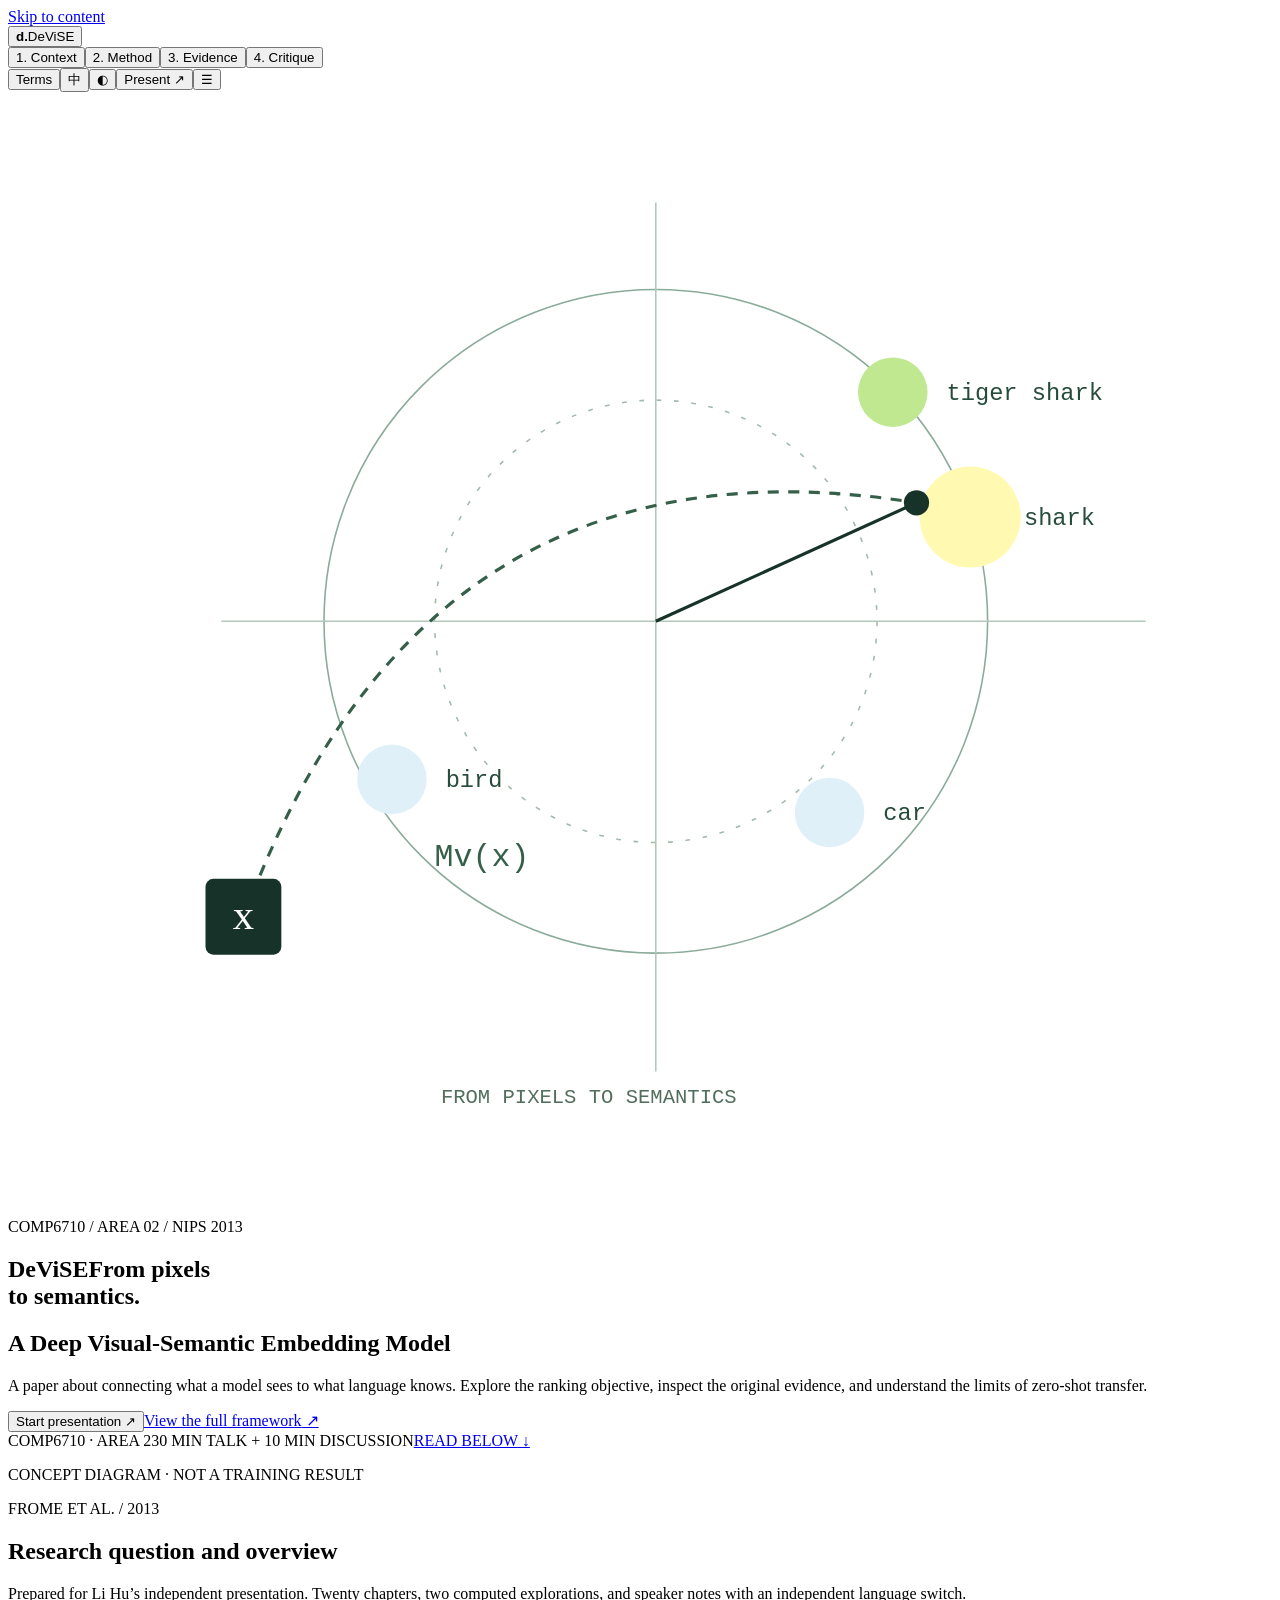
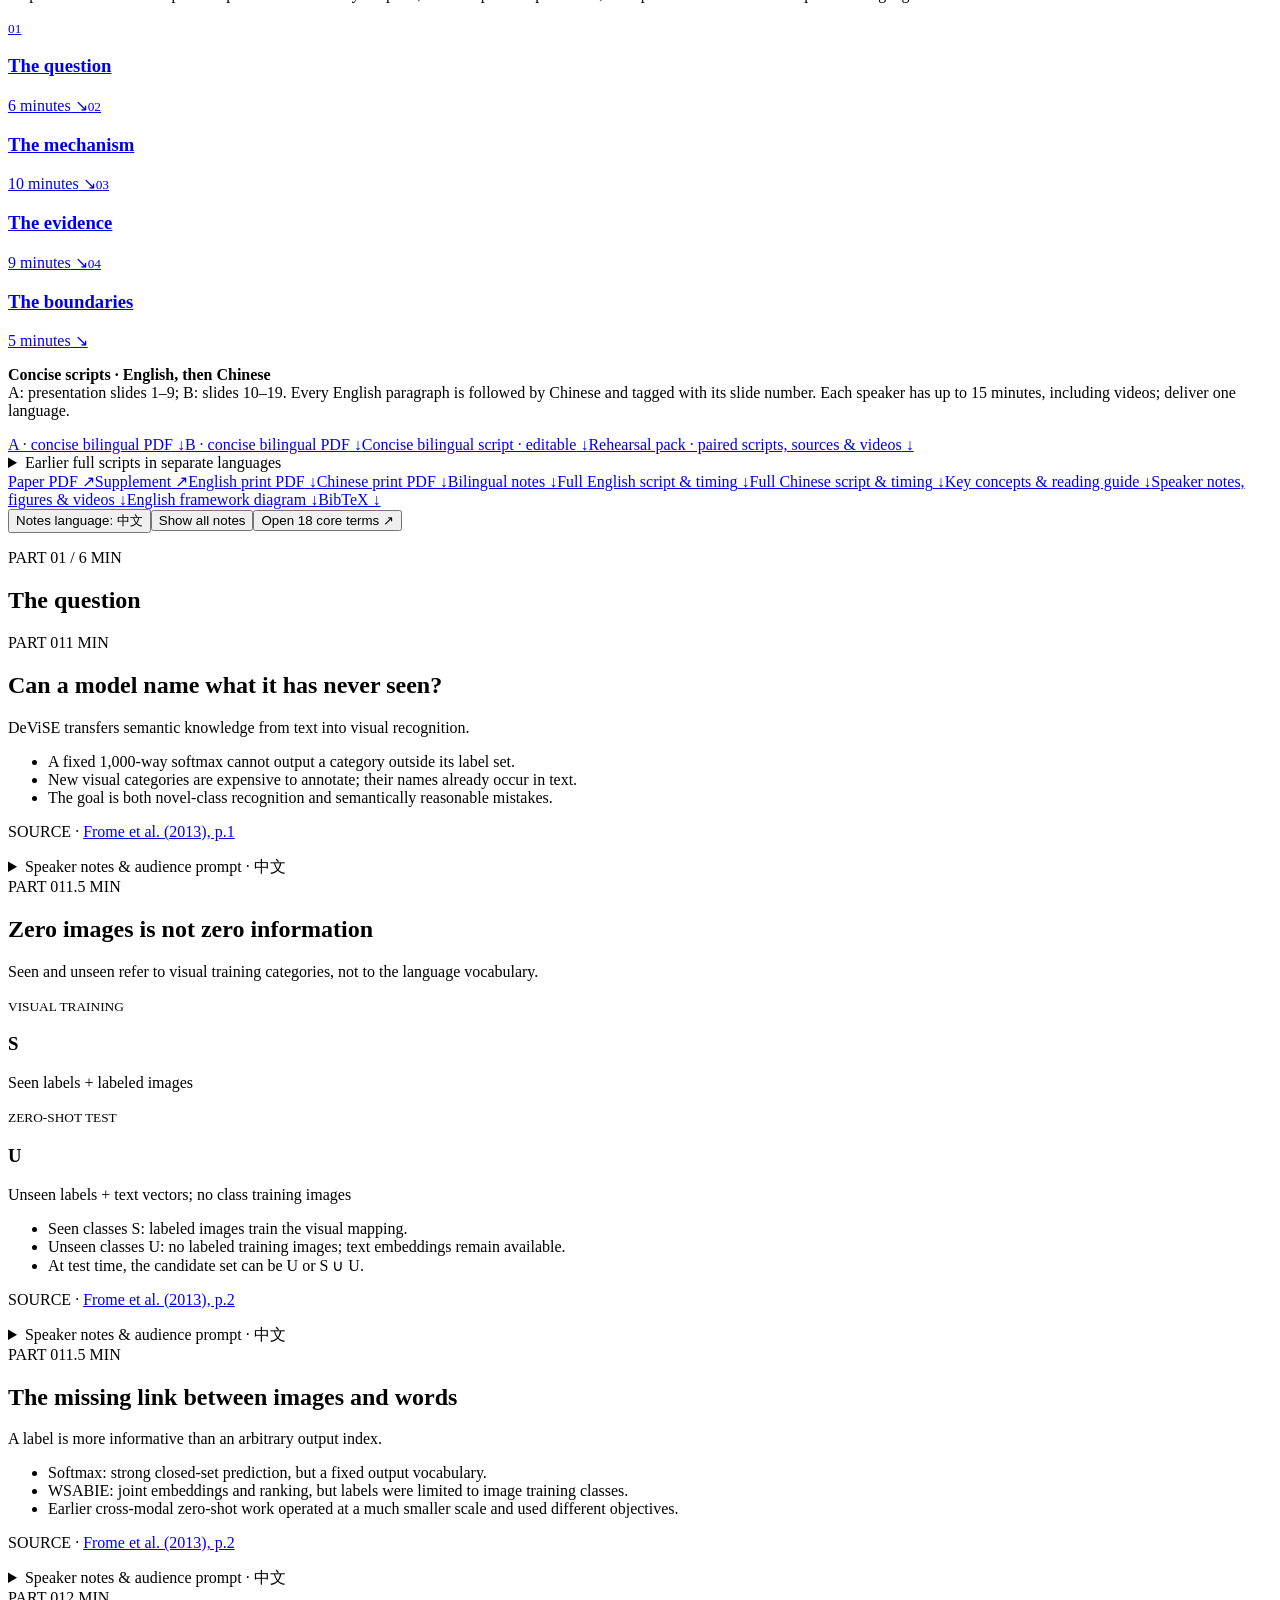
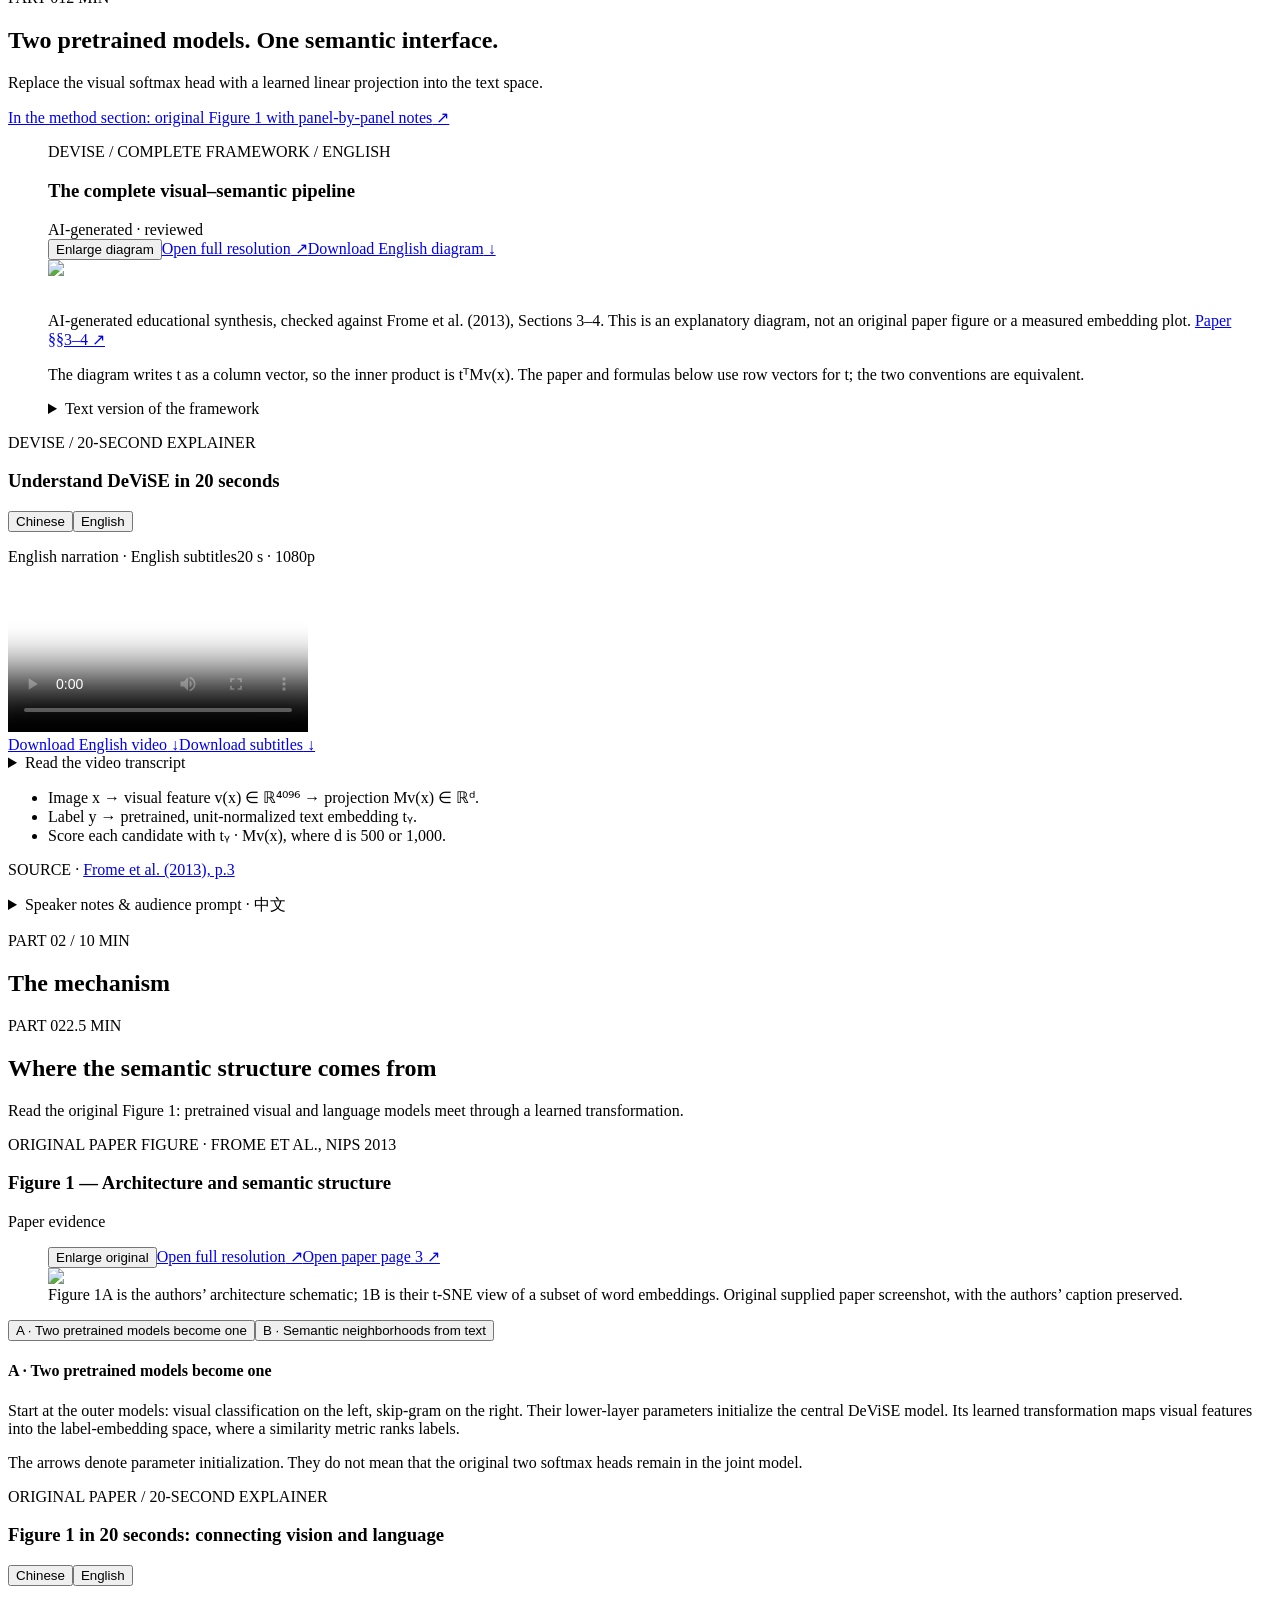
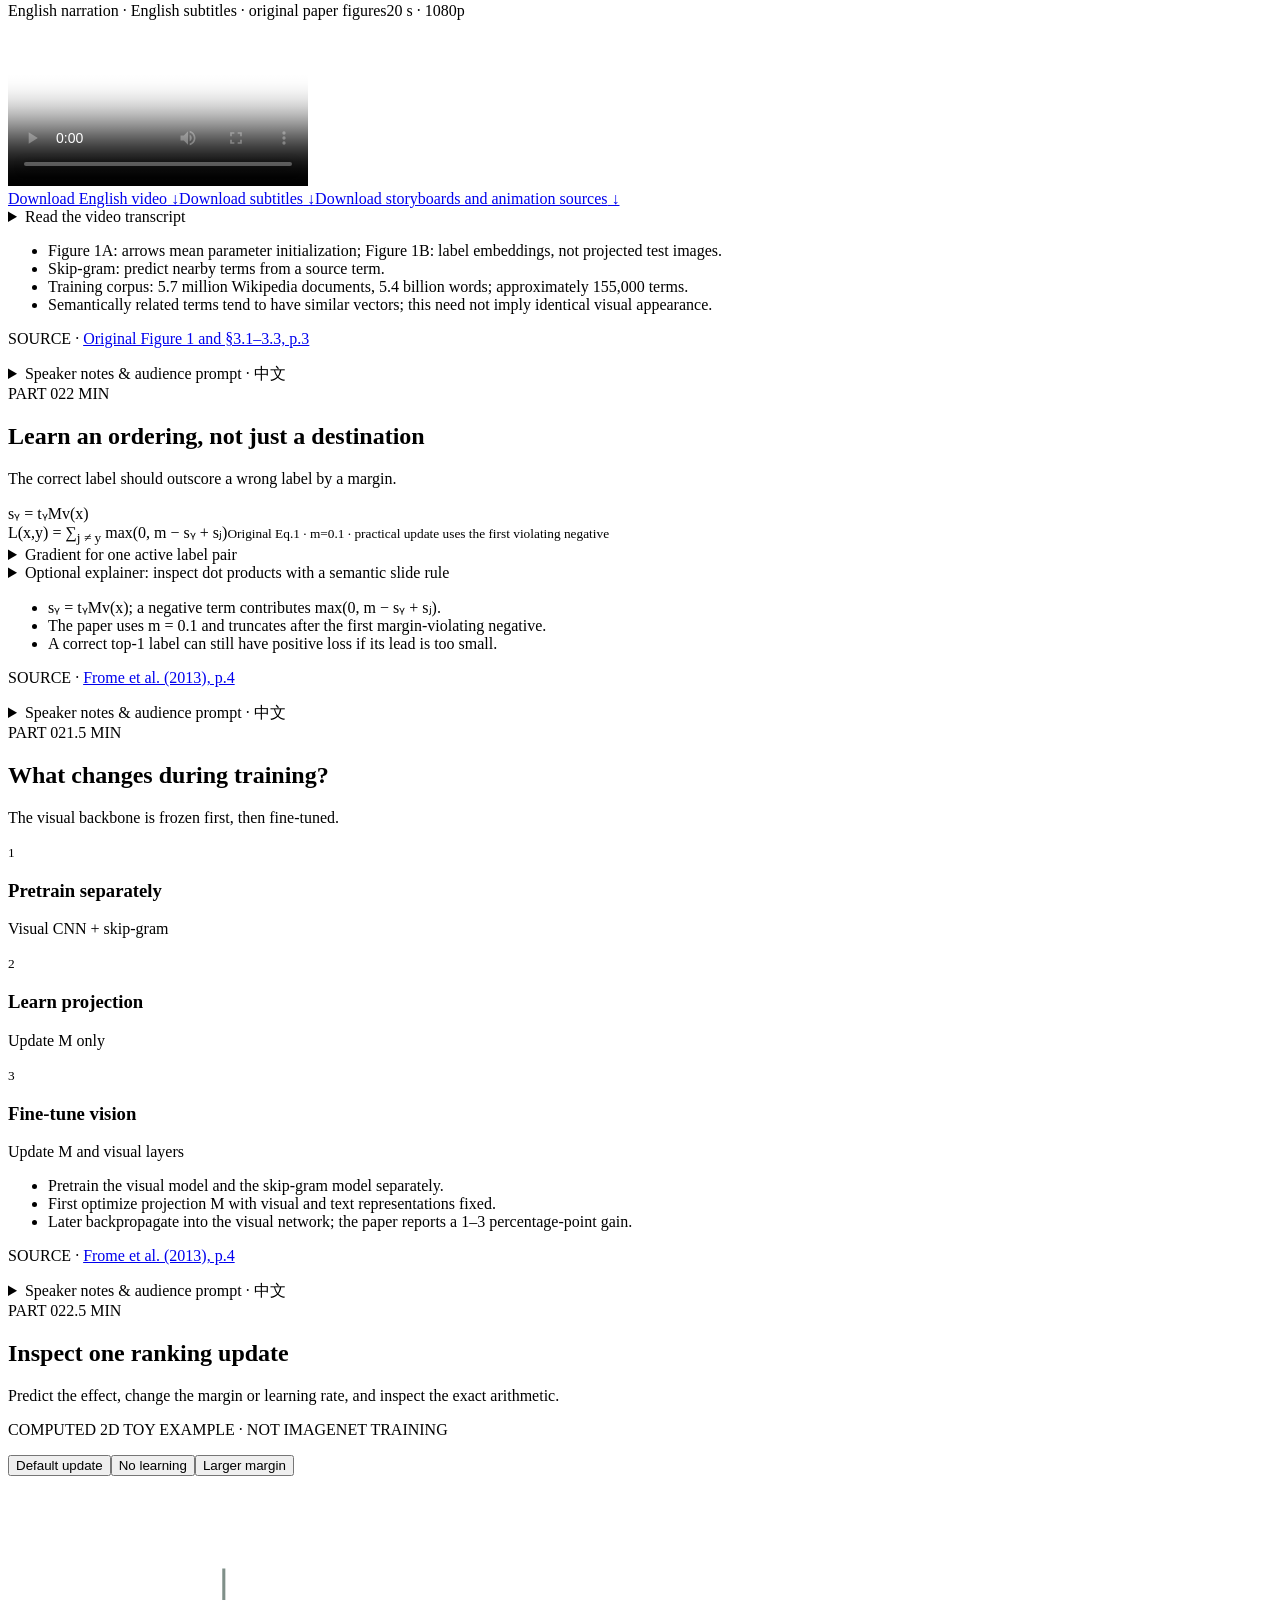
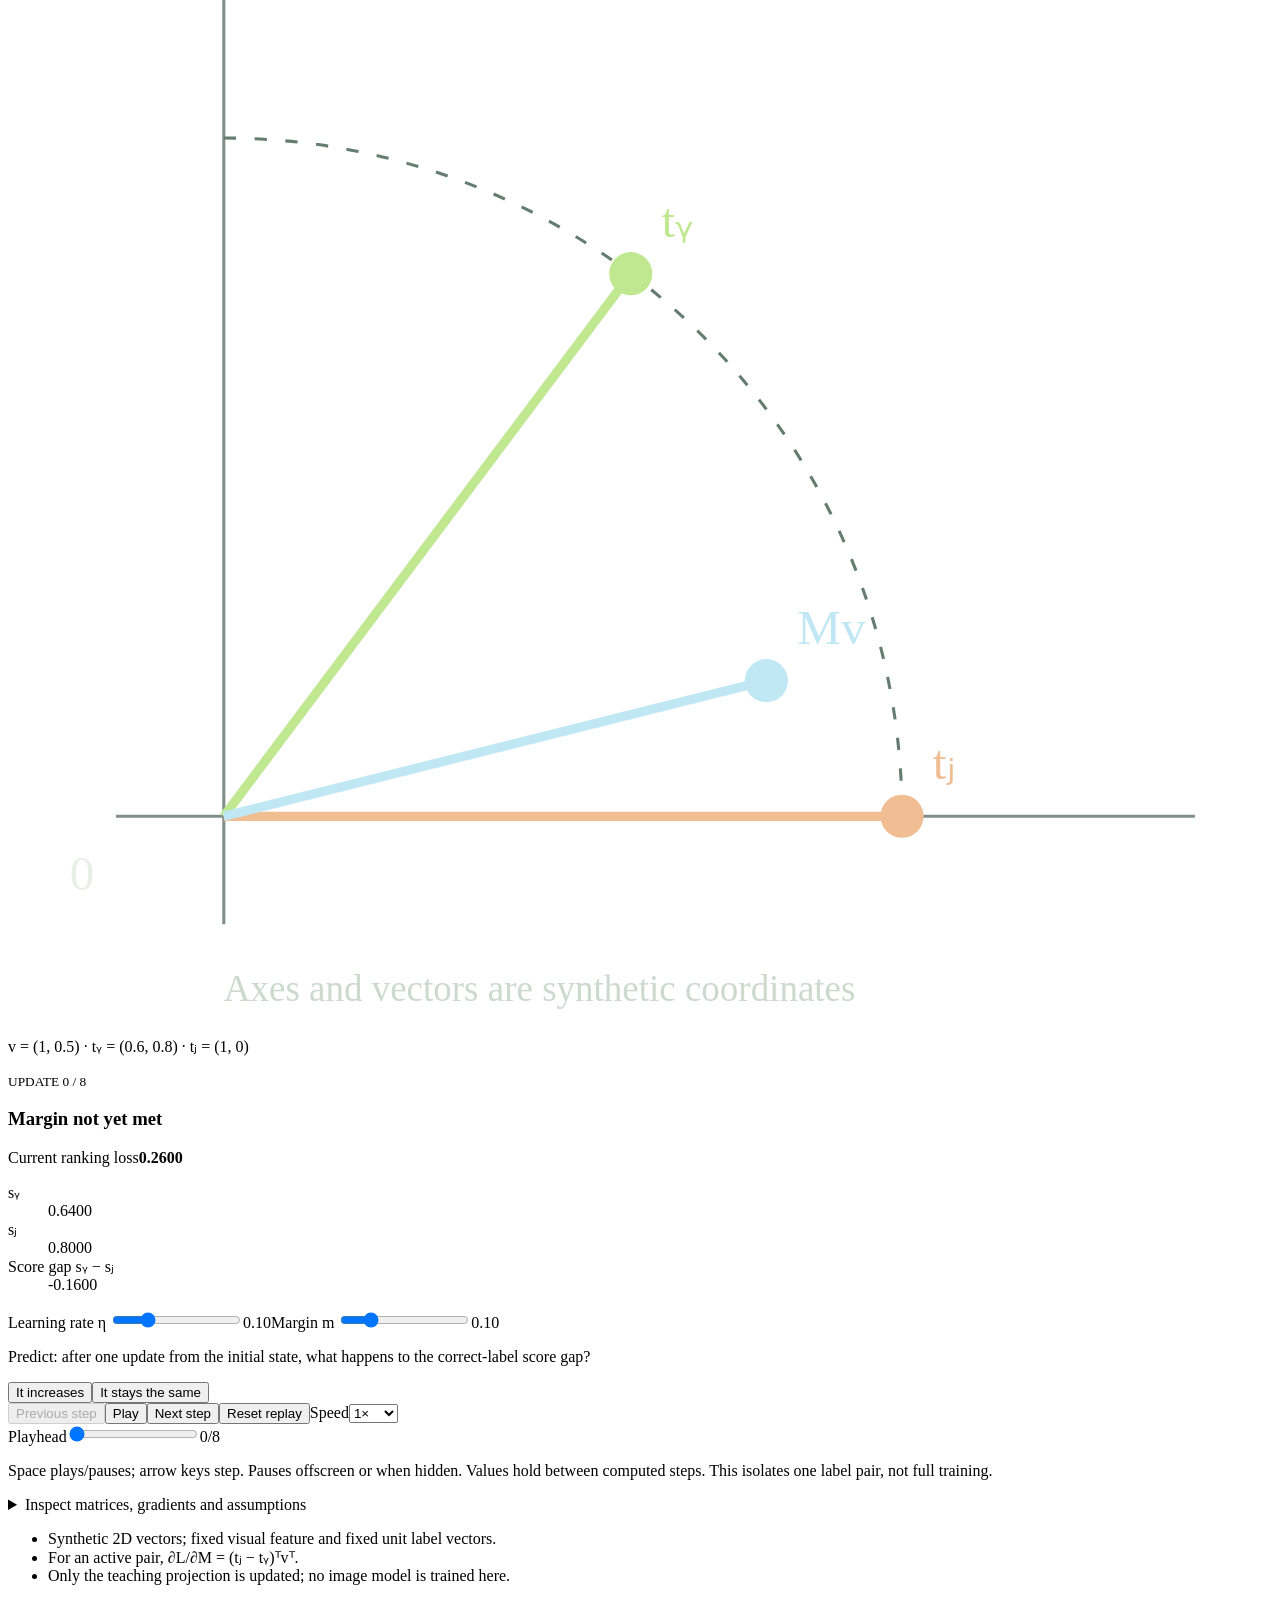
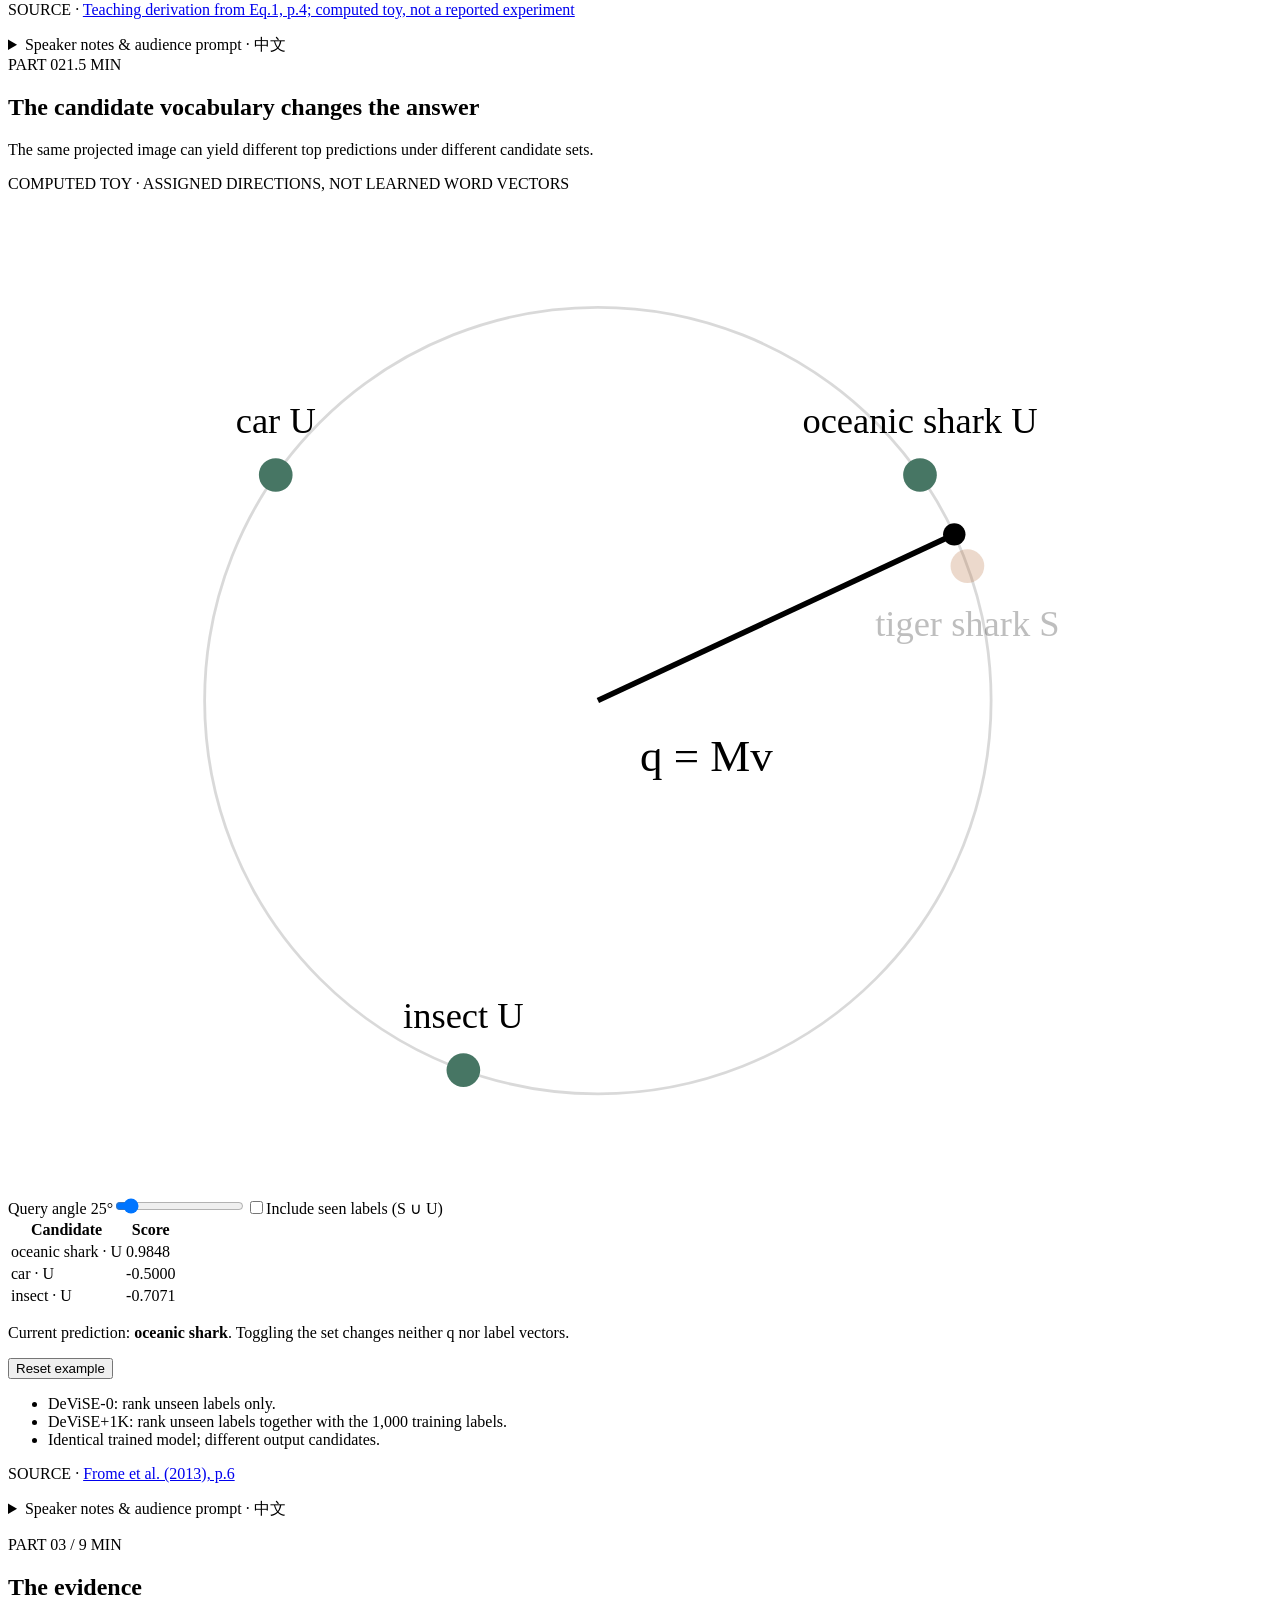
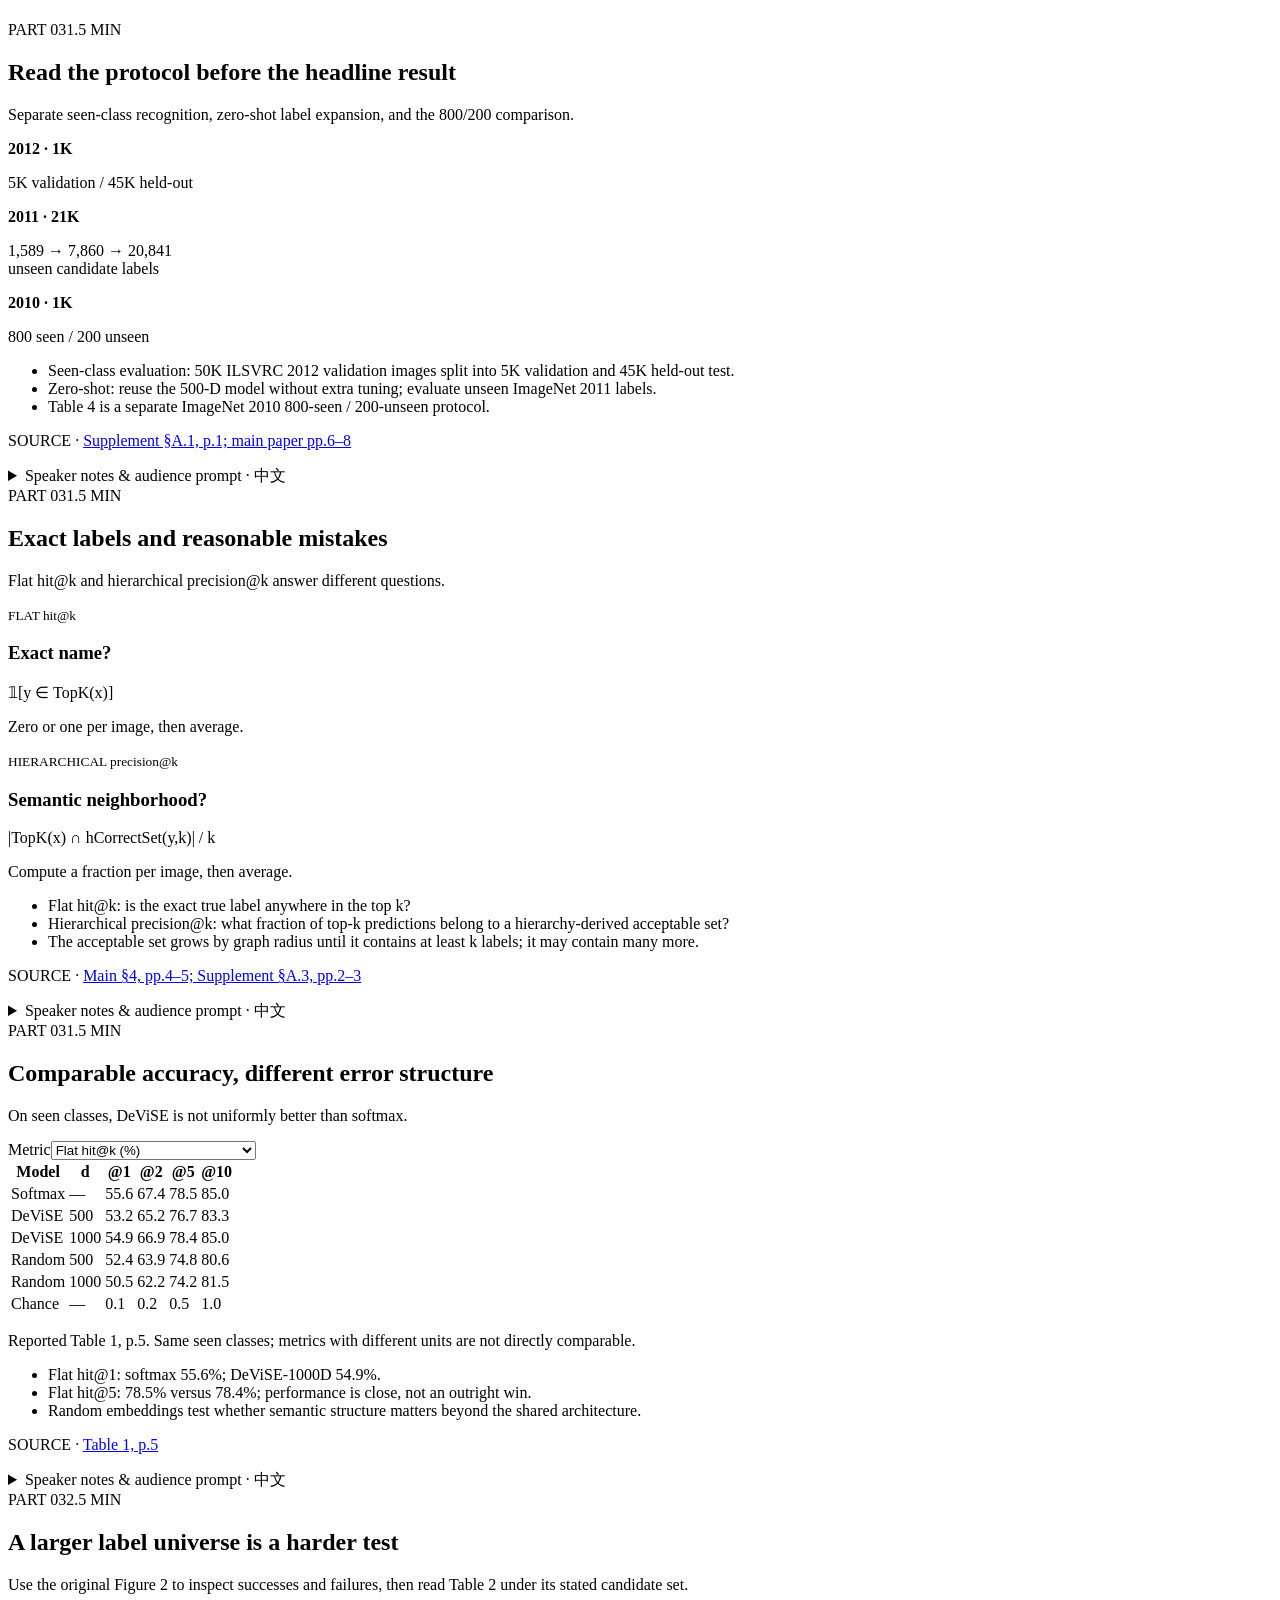
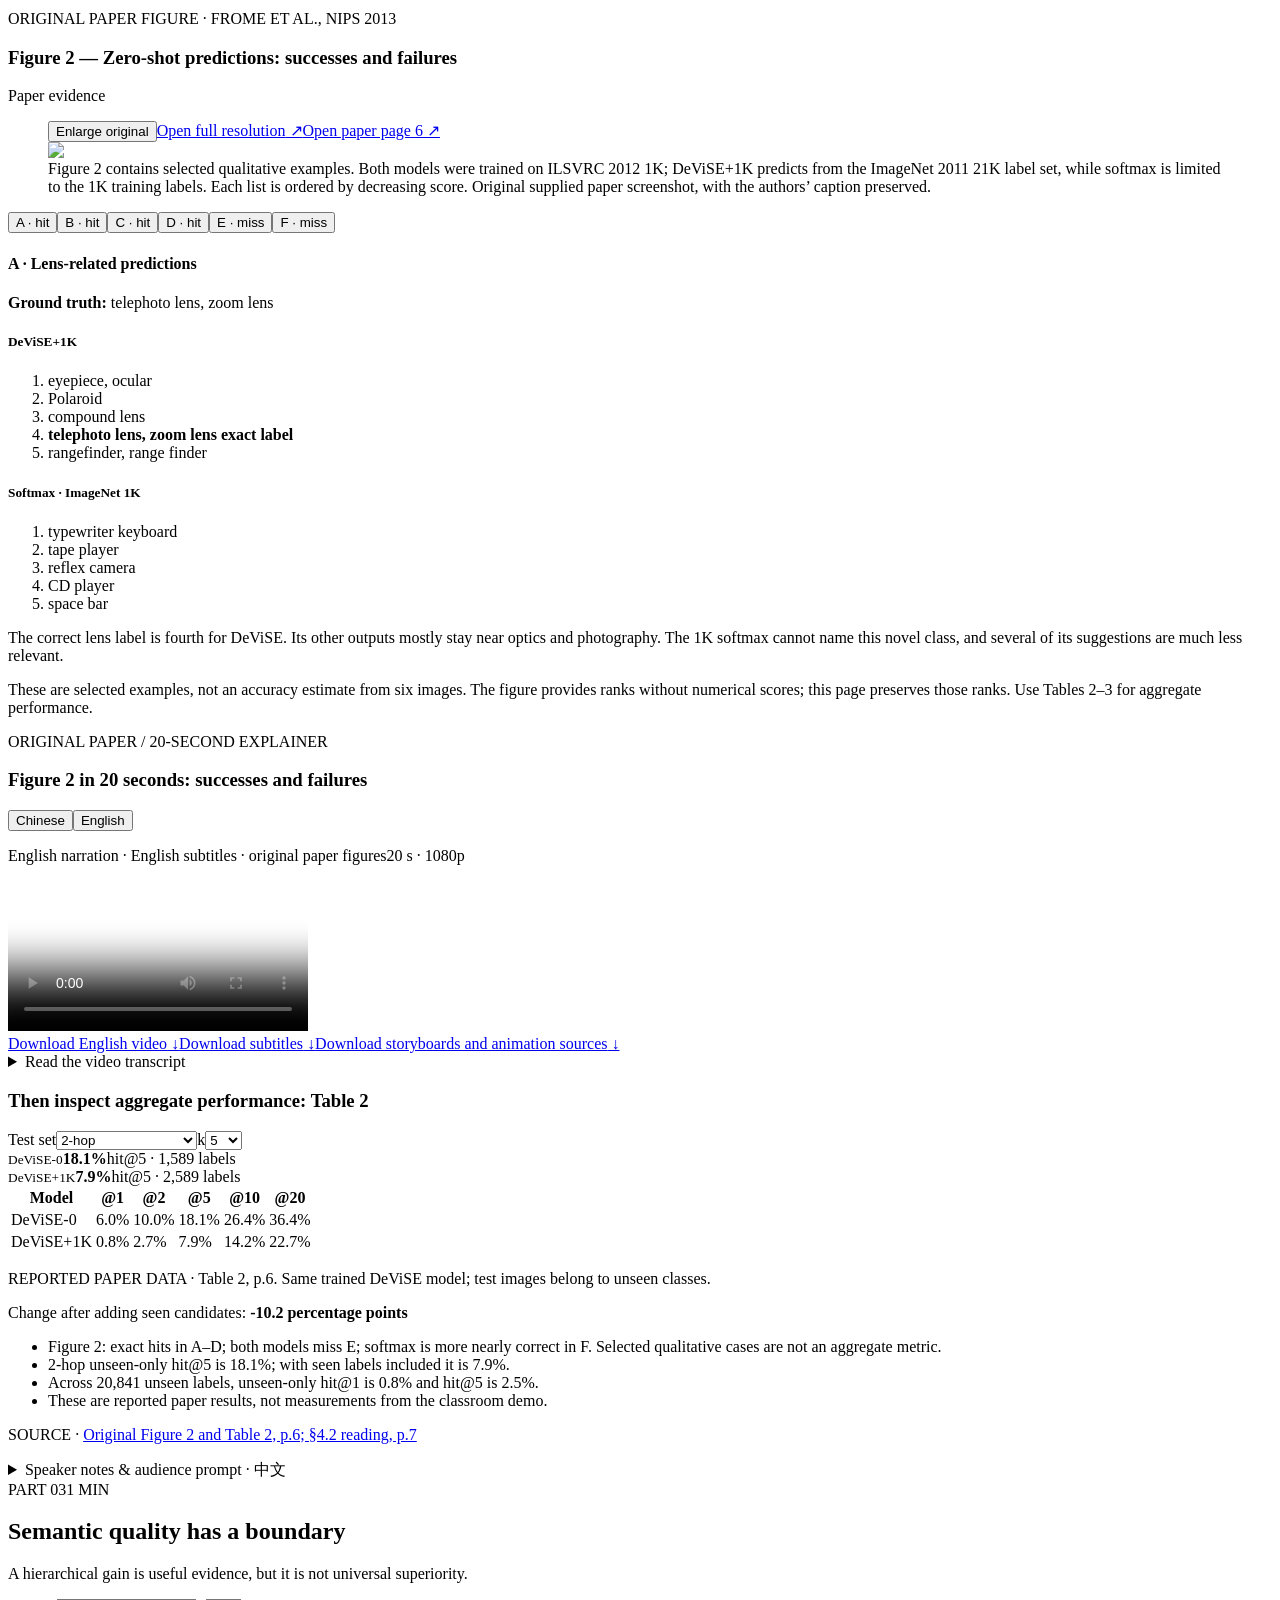
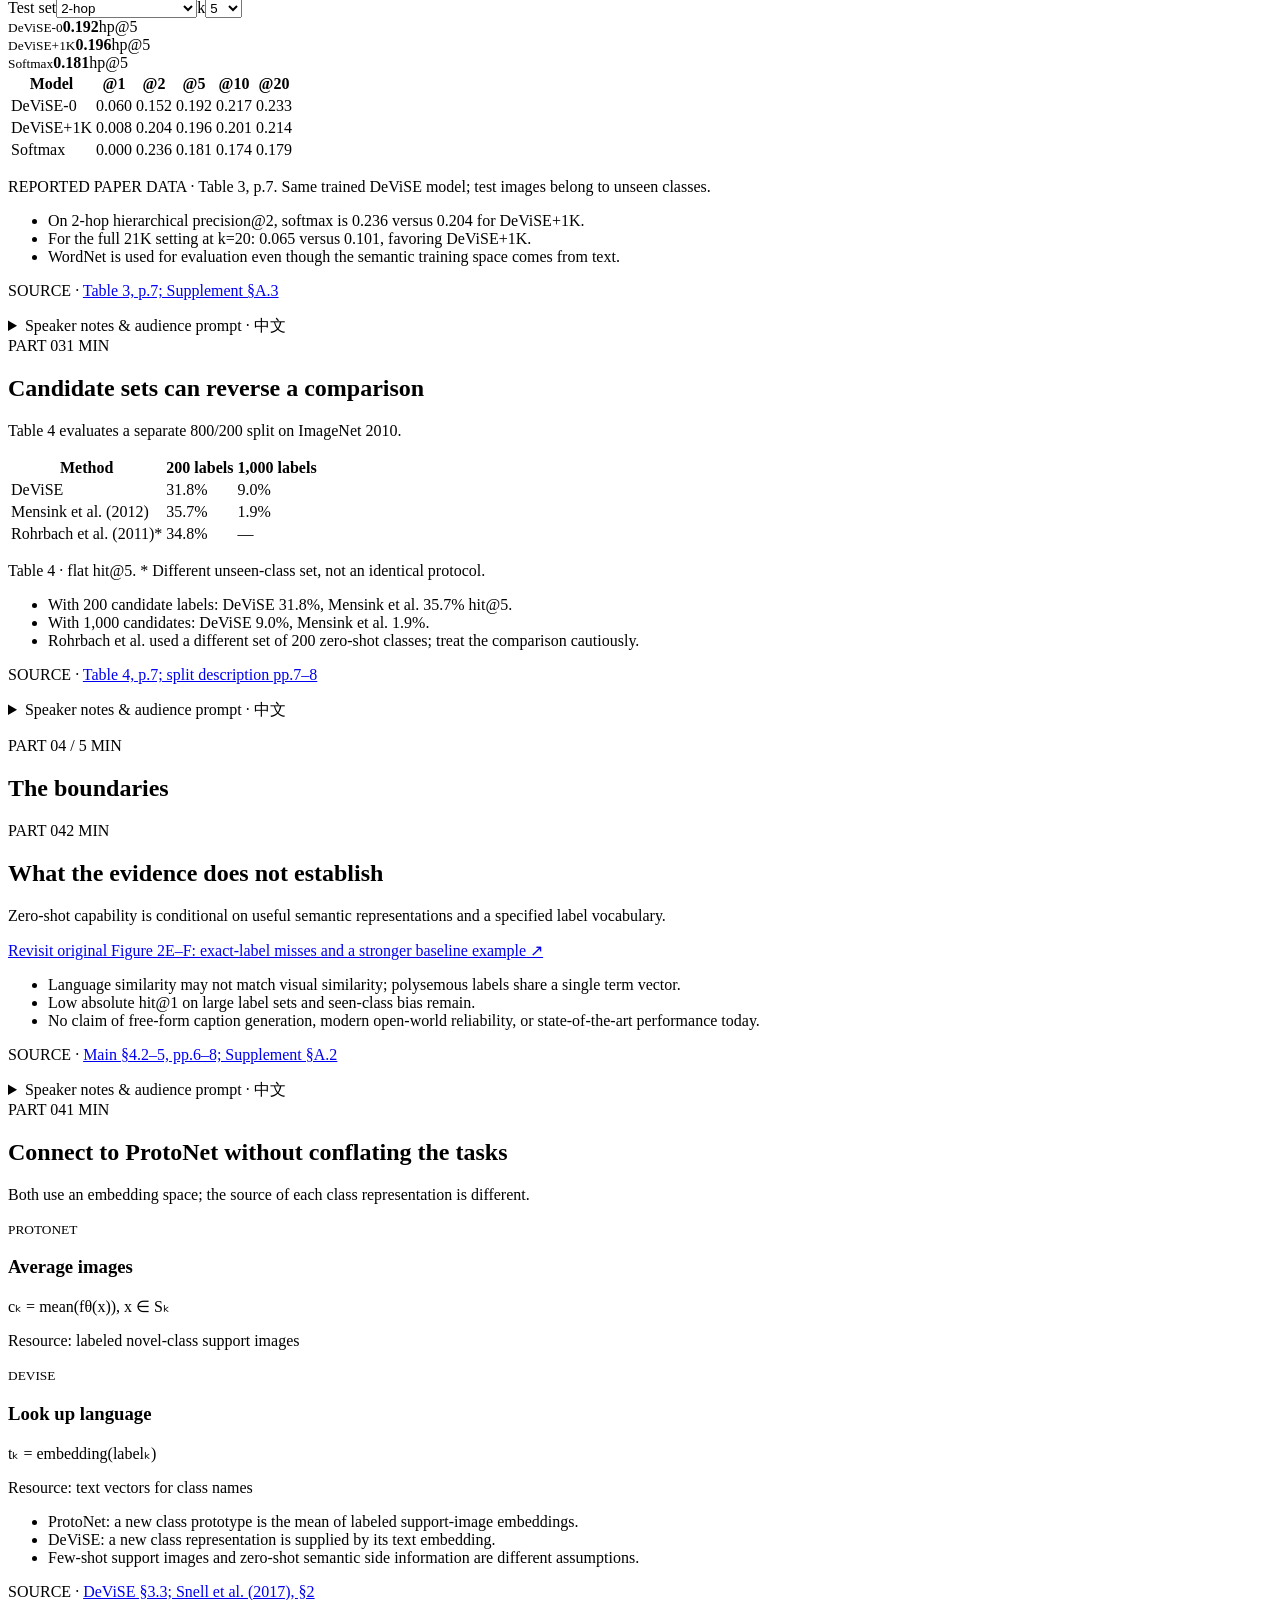
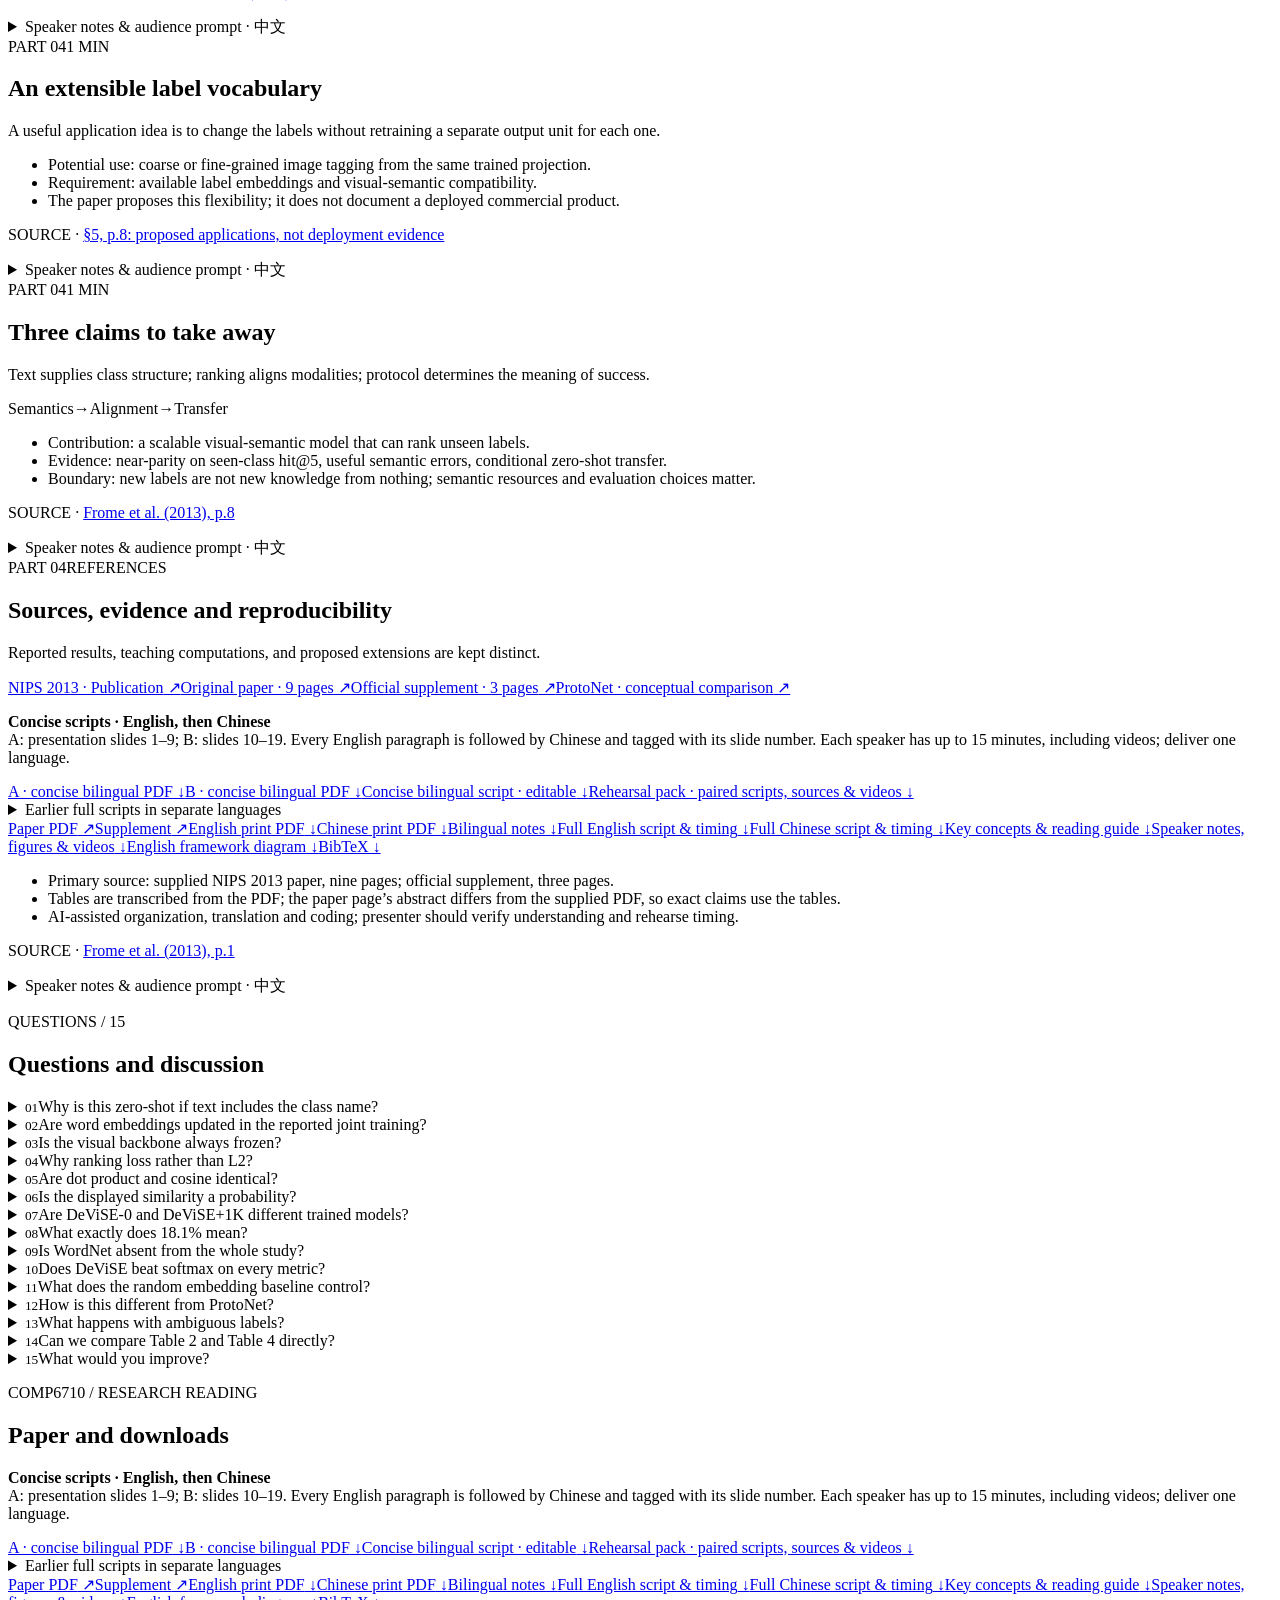
==== commit 4c802ad0: "Publish concise paragraph-paired bilingual scripts with slide numbers" ====
--- a/index.html
+++ b/index.html
@@ -1,4 +1,4 @@
-<!DOCTYPE html><html lang="en"><head><meta charSet="utf-8"/><meta name="viewport" content="width=device-width, initial-scale=1"/><link rel="stylesheet" href="/devise-presentation/_next/static/css/8cc8abfee41e8d38.css" data-precedence="next"/><link rel="preload" as="script" fetchPriority="low" href="/devise-presentation/_next/static/chunks/webpack-39199d9f638e292b.js"/><script src="/devise-presentation/_next/static/chunks/44338aef-d790153d0c5d8b81.js" async=""></script><script src="/devise-presentation/_next/static/chunks/506-1101757fb45f50ac.js" async=""></script><script src="/devise-presentation/_next/static/chunks/main-app-239586df09fe8f2a.js" async=""></script><script src="/devise-presentation/_next/static/chunks/680-dc846493cf5ba7b2.js" async=""></script><script src="/devise-presentation/_next/static/chunks/app/page-f705a0cc6016e70f.js" async=""></script><link rel="icon" href="/devise-presentation/favicon.svg"/><title>DeViSE | COMP6710 Zero-shot Learning</title><meta name="description" content="DeViSE · Frome et al., NIPS 2013 · Research presentation, original evidence and computed teaching explorations."/><script src="/devise-presentation/_next/static/chunks/polyfills-42372ed130431b0a.js" noModule=""></script></head><body><div hidden=""><!--$--><!--/$--></div><div class="site "><a class="skip" href="#main">Skip to content</a><header class=""><button class="brand"><b>d.</b><span>DeViSE</span></button><nav aria-label="Four-part presentation navigation"><button class="">1<!-- -->. <!-- -->Context</button><button class="">2<!-- -->. <!-- -->Method</button><button class="">3<!-- -->. <!-- -->Evidence</button><button class="">4<!-- -->. <!-- -->Critique</button></nav><div class="header-actions"><button class="terms-button">Terms</button><button class="circle" aria-label="Switch to Chinese">中</button><button class="circle" aria-label="Toggle theme">◐</button><button class="header-present">Present<!-- --> ↗</button><button class="menu-button" aria-label="Open menu" aria-expanded="false">☰</button></div></header><main id="main"><section class="hero"><svg class="hero-diagram" viewBox="0 0 800 700" aria-hidden="true"><circle cx="410" cy="335" r="210" fill="none" stroke="#8aab9a"></circle><circle cx="410" cy="335" r="140" fill="none" stroke="#a3baab" stroke-dasharray="3 8"></circle><path d="M135 335H720M410 70V620" stroke="#b4c7bb"></path><g><circle cx="560" cy="190" r="22" fill="#c0e890"></circle><text x="594" y="195" fill="#274c3c" font-size="15" font-family="monospace">tiger shark</text></g><g><circle cx="609" cy="269" r="32" fill="#fff9b1"></circle><text x="643" y="274" fill="#274c3c" font-size="15" font-family="monospace">shark</text></g><g><circle cx="520" cy="456" r="22" fill="#e0f0f8"></circle><text x="554" y="461" fill="#274c3c" font-size="15" font-family="monospace">car</text></g><g><circle cx="243" cy="435" r="22" fill="#e0f0f8"></circle><text x="277" y="440" fill="#274c3c" font-size="15" font-family="monospace">bird</text></g><path d="M150 520Q265 210 575 260" fill="none" stroke="#355f49" stroke-width="2" stroke-dasharray="7 6"></path><rect x="125" y="498" width="48" height="48" rx="5" fill="#173329"></rect><text x="149" y="530" fill="#fff" text-anchor="middle" font-family="serif" font-size="27">x</text><circle cx="575" cy="260" r="8" fill="#173329"></circle><path d="M410 335L575 260" stroke="#173329" stroke-width="2"></path><text x="270" y="490" fill="#355f49" font-family="monospace" font-size="20">Mv(x)</text><text x="274" y="640" fill="#526e5c" font-family="monospace" font-size="13">FROM PIXELS TO SEMANTICS</text></svg><div class="hero-content"><p class="eyebrow">COMP6710 / AREA 02 / NIPS 2013</p><h1>DeViSE<span>From pixels<br/>to semantics.</span></h1><h2>A Deep Visual-Semantic Embedding Model</h2><p class="hero-summary">A paper about connecting what a model sees to what language knows. Explore the ranking objective, inspect the original evidence, and understand the limits of zero-shot transfer.</p><div class="hero-buttons"><button class="solid">Start presentation<!-- --> ↗</button><a href="#framework-diagram">View the full framework<!-- --> ↗</a></div></div><div class="hero-bottom"><span>COMP6710 · AREA 2</span><span>30 MIN TALK + 10 MIN DISCUSSION</span><a href="#overview">READ BELOW<!-- --> ↓</a></div><p class="image-disclosure">CONCEPT DIAGRAM · NOT A TRAINING RESULT</p></section><section class="track overview" id="overview"><div class="section-heading"><div><p class="eyebrow">FROME ET AL. / 2013</p><h2>Research question and overview</h2></div><p>Prepared for Li Hu’s independent presentation. Twenty chapters, two computed explorations, and speaker notes with an independent language switch.</p></div><div class="part-grid"><a href="#part-1"><small>0<!-- -->1</small><h3>The question</h3><span>6<!-- --> <!-- -->minutes<!-- --> ↘</span></a><a href="#part-2"><small>0<!-- -->2</small><h3>The mechanism</h3><span>10<!-- --> <!-- -->minutes<!-- --> ↘</span></a><a href="#part-3"><small>0<!-- -->3</small><h3>The evidence</h3><span>9<!-- --> <!-- -->minutes<!-- --> ↘</span></a><a href="#part-4"><small>0<!-- -->4</small><h3>The boundaries</h3><span>5<!-- --> <!-- -->minutes<!-- --> ↘</span></a></div><section class="team-downloads" aria-label="Two-speaker script downloads"><p class="caption"><strong>Two-speaker scripts · 15 minutes each</strong><br/>A: slides 1–9, method and inference. B: slides 10–19, evidence and discussion. Videos are included; choose one language.</p><div class="downloads"><a href="/devise-presentation/sources/speaker-a-zh.pdf" download="">A · Chinese · 15-minute PDF<!-- --> ↓</a><a href="/devise-presentation/sources/speaker-a-en.pdf" download="">A · English · 15-minute PDF<!-- --> ↓</a><a href="/devise-presentation/sources/speaker-b-zh.pdf" download="">B · Chinese · 15-minute PDF<!-- --> ↓</a><a href="/devise-presentation/sources/speaker-b-en.pdf" download="">B · English · 15-minute PDF<!-- --> ↓</a><a href="/devise-presentation/sources/two-speaker-rehearsal-pack.zip" download="">Two-speaker pack · PDFs, editable scripts &amp; videos<!-- --> ↓</a><a href="/devise-presentation/sources/two-speaker-notes-bilingual.md" download="">Two-speaker bilingual script<!-- --> ↓</a></div></section><div class="downloads"><a href="/devise-presentation/sources/devise-nips2013.pdf" target="_blank" rel="noreferrer">Paper PDF<!-- --> ↗</a><a href="/devise-presentation/sources/devise-supplement.pdf" target="_blank" rel="noreferrer">Supplement<!-- --> ↗</a><a href="/devise-presentation/sources/speaker-notes-en.pdf" download="">English print PDF<!-- --> ↓</a><a href="/devise-presentation/sources/speaker-notes-zh.pdf" download="">Chinese print PDF<!-- --> ↓</a><a href="/devise-presentation/sources/speaker-notes.md" download="">Bilingual notes<!-- --> ↓</a><a href="/devise-presentation/sources/speaker-notes-en.md" download="">Full English script &amp; timing<!-- --> ↓</a><a href="/devise-presentation/sources/speaker-notes-zh.md" download="">Full Chinese script &amp; timing<!-- --> ↓</a><a href="/devise-presentation/sources/critical-reading-guide.md" download="">Key concepts &amp; reading guide<!-- --> ↓</a><a href="/devise-presentation/sources/paper-figure-speaker-pack.zip" download="">Speaker notes, figures &amp; videos<!-- --> ↓</a><a href="/devise-presentation/media/devise-framework-en.png" download="">English framework diagram<!-- --> ↓</a><a href="/devise-presentation/sources/references.bib" download="">BibTeX ↓</a></div><div class="reading-controls"><button>Notes language<!-- -->: <!-- -->中文</button><button aria-pressed="false">Show all notes</button><button>Open 18 core terms<!-- --> ↗</button></div></section><section id="part-1" class="part-section"><div class="track part-heading"><p class="eyebrow">PART 0<!-- -->1<!-- --> / <!-- -->6<!-- --> MIN</p><h2>The question</h2></div><div class=""><div class="track"><article class="chapter " id="question"><div class="chapter-meta"><span>PART 0<!-- -->1</span><span>1 MIN</span></div><h2>Can a model name what it has never seen?</h2><p class="lead">DeViSE transfers semantic knowledge from text into visual recognition.</p><ul class="points"><li>A fixed 1,000-way softmax cannot output a category outside its label set.</li><li>New visual categories are expensive to annotate; their names already occur in text.</li><li>The goal is both novel-class recognition and semantically reasonable mistakes.</li></ul><p class="source">SOURCE<!-- --> · <a href="/devise-presentation/sources/devise-nips2013.pdf#page=1" target="_blank" rel="noreferrer">Frome et al. (2013), p.1</a></p><details class="speaker-notes"><summary>Speaker notes &amp; audience prompt<!-- --> · <!-- -->中文</summary><div class="chapter-note-body" lang="zh-CN"><p class="notes-timing">流程时间 · 00:00–01:05 · 预留 5 秒互动或演示</p><p class="notes-stage-cue">[目标 28 分钟，另留 2 分钟缓冲。三段 20 秒视频已计入。以每分钟约 200 字估算，并为外文术语和数字加算读音时间。舞台提示不朗读，观众回答简短；问答环节另计。]</p><div><p>大家好，今天我们讨论 DeViSE：怎样把视觉识别和语言中学到的含义连接起来。</p></div><div><p>先想一个问题。假设一个分类器学会了认狗，但输出层里根本没有“鲨鱼”这个标签，它还能把一张图片叫作鲨鱼吗？识别一张新照片，和识别一个新类别，是两回事。</p></div><div><blockquote>固定的 softmax 输出层，能预测一个不在输出列表里的标签吗？</blockquote><p>DeViSE 尝试借助文本跨过这道鸿沟。要理解它怎么做，我们先得说清楚：“未见”究竟指什么。</p></div></div></details></article></div></div><div class=""><div class="track"><article class="chapter " id="setting"><div class="chapter-meta"><span>PART 0<!-- -->1</span><span>1.5 MIN</span></div><h2>Zero images is not zero information</h2><p class="lead">Seen and unseen refer to visual training categories, not to the language vocabulary.</p><div class="two-cards"><div><small>VISUAL TRAINING</small><h3>S</h3><p>Seen labels + labeled images</p></div><div><small>ZERO-SHOT TEST</small><h3>U</h3><p>Unseen labels + text vectors; no class training images</p></div></div><ul class="points"><li>Seen classes S: labeled images train the visual mapping.</li><li>Unseen classes U: no labeled training images; text embeddings remain available.</li><li>At test time, the candidate set can be U or S ∪ U.</li></ul><p class="source">SOURCE<!-- --> · <a href="/devise-presentation/sources/devise-nips2013.pdf#page=2" target="_blank" rel="noreferrer">Frome et al. (2013), p.2</a></p><details class="speaker-notes"><summary>Speaker notes &amp; audience prompt<!-- --> · <!-- -->中文</summary><div class="chapter-note-body" lang="zh-CN"><p class="notes-timing">流程时间 · 01:05–02:20 · 预留 5 秒互动或演示</p><div><p>在这篇论文里，未见类别是指视觉模型没有该类的有标注训练图像。这不等于系统对它一无所知；类别名称仍然可能出现在语言模型使用的文本里。</p></div><div><p>例如，视觉模型见过某些鲨鱼种类，而文本为另一种鲨鱼提供了词向量。目标就是把有用的结构迁移过去。</p></div><div><p>这里还要分清两个集合：接受测试的图像，和允许作为答案的标签。把已见标签加入候选答案，并不会改变测试图像。</p></div><div><blockquote>对于未见类别，系统还可以获得什么信息？</blockquote><p>明确这个设置之后，我们再看，早期方法还缺少哪一环。</p></div></div></details></article></div></div><div class=""><div class="track"><article class="chapter " id="gap"><div class="chapter-meta"><span>PART 0<!-- -->1</span><span>1.5 MIN</span></div><h2>The missing link between images and words</h2><p class="lead">A label is more informative than an arbitrary output index.</p><ul class="points"><li>Softmax: strong closed-set prediction, but a fixed output vocabulary.</li><li>WSABIE: joint embeddings and ranking, but labels were limited to image training classes.</li><li>Earlier cross-modal zero-shot work operated at a much smaller scale and used different objectives.</li></ul><p class="source">SOURCE<!-- --> · <a href="/devise-presentation/sources/devise-nips2013.pdf#page=2" target="_blank" rel="noreferrer">Frome et al. (2013), p.2</a></p><details class="speaker-notes"><summary>Speaker notes &amp; audience prompt<!-- --> · <!-- -->中文</summary><div class="chapter-note-body" lang="zh-CN"><p class="notes-timing">流程时间 · 02:20–03:35 · 预留 5 秒互动或演示</p><div><p>当时，主要的构件已经存在：卷积网络能学习有用的视觉特征，语言模型也能把含义相关的词放在相近的位置。难点是把两者连接起来，并让这种连接适用于大得多的标签词表。</p></div><div><p>这就是论文的贡献：把预训练视觉特征、从文本得到的标签表示和排序目标结合起来，做到 ImageNet 的规模。作者用一千个视觉类别训练，再研究向大约两万个额外标签迁移。</p></div><div><p>多项设计同时发生了变化，所以应评价整套方法，不能把所有改善都归因于规模。</p></div><div><blockquote>语义标签表示带来了什么，是单纯扩大 softmax 不能提供的？</blockquote><p>接下来，我们沿着信息流看一遍模型。</p></div></div></details></article></div></div><div class=""><div class="track"><article class="chapter " id="architecture"><div class="chapter-meta"><span>PART 0<!-- -->1</span><span>2 MIN</span></div><h2>Two pretrained models. One semantic interface.</h2><p class="lead">Replace the visual softmax head with a learned linear projection into the text space.</p><p class="original-reference"><a href="/devise-presentation/media/originals/devise-figure-1.png" target="_blank" rel="noreferrer">In the method section: original Figure 1 with panel-by-panel notes<!-- --> ↗</a></p><figure class="framework-figure" id="framework-diagram"><div class="framework-heading"><div><p class="eyebrow">DEVISE / COMPLETE FRAMEWORK / ENGLISH</p><h3>The complete visual–semantic pipeline</h3></div><span class="framework-badge">AI-generated · reviewed</span></div><div class="framework-actions"><button type="button" aria-pressed="false" aria-controls="framework-image-region">Enlarge diagram</button><a href="/devise-presentation/media/devise-framework-en.png" target="_blank" rel="noreferrer">Open full resolution<!-- --> ↗</a><a href="/devise-presentation/media/devise-framework-en.png" download="">Download English diagram<!-- --> ↓</a></div><div id="framework-image-region" class="framework-image-region " role="region" aria-label="English DeViSE framework diagram; scroll horizontally when enlarged"><img alt="English DeViSE framework: separate skip-gram and visual CNN pretraining, visual projection into fixed label embeddings with hinge ranking loss, and candidate-label ranking for zero-shot inference." loading="lazy" width="1672" height="941" decoding="async" data-nimg="1" class="framework-image" style="color:transparent" src="/devise-presentation/media/devise-framework-en.webp"/></div><figcaption><p>AI-generated educational synthesis, checked against Frome et al. (2013), Sections 3–4. This is an explanatory diagram, not an original paper figure or a measured embedding plot.<!-- --> <a href="/devise-presentation/sources/devise-nips2013.pdf#page=3" target="_blank" rel="noreferrer">Paper §§3–4<!-- --> ↗</a></p><p>The diagram writes t as a column vector, so the inner product is tᵀMv(x). The paper and formulas below use row vectors for t; the two conventions are equivalent.</p></figcaption><details class="framework-transcript"><summary>Text version of the framework</summary><ol><li>Pretrain separately: learn unit-norm label embeddings with skip-gram on unlabeled text; train a visual CNN on labeled ImageNet images, then remove its softmax output.</li><li>Align: project 4,096-dimensional visual features through M into the 500- or 1,000-dimensional semantic space. The hinge-ranking objective pushes the correct-label score above a competing-label score by a margin of 0.1.</li><li>Train: first update M only, then fine-tune the visual CNN as well. Text embeddings remain fixed. In practice, the paper samples false labels until the first margin violation and uses Adagrad learning rates.</li><li>Infer: embed a new image and rank candidate labels by dot product. Unseen classes need text embeddings, but no labeled visual training examples. The candidate set may be unseen-only or include seen classes too.</li><li>Evaluate: use flat hit@k and hierarchical precision@k; always specify the candidate set when interpreting zero-shot results.</li></ol><p>Labels inside the diagram remain English; this text follows the page language.</p></details></figure><section class="framework-video" id="framework-video" lang="en" aria-labelledby="framework-video-heading"><div class="framework-video-heading"><div><p class="eyebrow">DEVISE / 20-SECOND EXPLAINER</p><h3 id="framework-video-heading">Understand DeViSE in 20 seconds</h3></div><div class="framework-video-languages" role="group" aria-label="Video language"><button type="button" lang="en" aria-pressed="false" aria-controls="framework-video-player">Chinese</button><button type="button" lang="en" aria-pressed="true" aria-controls="framework-video-player">English</button></div></div><p class="framework-video-description">English narration · English subtitles<span>20 s · 1080p</span></p><video id="framework-video-player" controls="" playsInline="" preload="metadata" poster="/devise-presentation/media/devise-20s-en.jpg" aria-label="DeViSE — English" aria-describedby="framework-video-transcript" lang="en"><source src="/devise-presentation/media/devise-20s-en.mp4" type="video/mp4"/><track kind="captions" src="/devise-presentation/media/devise-20s-en.vtt" srcLang="en" label="English"/><a href="/devise-presentation/media/devise-20s-en.mp4">Download the video to watch</a></video><div class="framework-video-links"><a href="/devise-presentation/media/devise-20s-en.mp4" download="">Download English video<!-- --> ↓</a><a href="/devise-presentation/media/devise-20s-en.srt" download="">Download subtitles<!-- --> ↓</a></div><details class="framework-video-transcript"><summary>Read the video transcript</summary><p id="framework-video-transcript" lang="en">Can a model recognize classes it&#x27;s never trained on? DeViSE learns word embeddings and visual features. Then it maps images into a shared space, so the correct labels score higher. It can even predict unseen classes, if their word embeddings are available.</p></details></section><ul class="points"><li>Image x → visual feature v(x) ∈ ℝ⁴⁰⁹⁶ → projection Mv(x) ∈ ℝᵈ.</li><li>Label y → pretrained, unit-normalized text embedding tᵧ.</li><li>Score each candidate with tᵧ · Mv(x), where d is 500 or 1,000.</li></ul><p class="source">SOURCE<!-- --> · <a href="/devise-presentation/sources/devise-nips2013.pdf#page=3" target="_blank" rel="noreferrer">Frome et al. (2013), p.3</a></p><details class="speaker-notes"><summary>Speaker notes &amp; audience prompt<!-- --> · <!-- -->中文</summary><div class="chapter-note-body" lang="zh-CN"><p class="notes-timing">流程时间 · 03:35–05:15 · 已含 20 秒视频 · 预留 5 秒互动或演示</p><div><p>播放前 · 演讲者说：
+<!DOCTYPE html><html lang="en"><head><meta charSet="utf-8"/><meta name="viewport" content="width=device-width, initial-scale=1"/><link rel="stylesheet" href="/devise-presentation/_next/static/css/8cc8abfee41e8d38.css" data-precedence="next"/><link rel="preload" as="script" fetchPriority="low" href="/devise-presentation/_next/static/chunks/webpack-39199d9f638e292b.js"/><script src="/devise-presentation/_next/static/chunks/44338aef-d790153d0c5d8b81.js" async=""></script><script src="/devise-presentation/_next/static/chunks/506-1101757fb45f50ac.js" async=""></script><script src="/devise-presentation/_next/static/chunks/main-app-239586df09fe8f2a.js" async=""></script><script src="/devise-presentation/_next/static/chunks/680-dc846493cf5ba7b2.js" async=""></script><script src="/devise-presentation/_next/static/chunks/app/page-a3b917f0c599f62f.js" async=""></script><link rel="icon" href="/devise-presentation/favicon.svg"/><title>DeViSE | COMP6710 Zero-shot Learning</title><meta name="description" content="DeViSE · Frome et al., NIPS 2013 · Research presentation, original evidence and computed teaching explorations."/><script src="/devise-presentation/_next/static/chunks/polyfills-42372ed130431b0a.js" noModule=""></script></head><body><div hidden=""><!--$--><!--/$--></div><div class="site "><a class="skip" href="#main">Skip to content</a><header class=""><button class="brand"><b>d.</b><span>DeViSE</span></button><nav aria-label="Four-part presentation navigation"><button class="">1<!-- -->. <!-- -->Context</button><button class="">2<!-- -->. <!-- -->Method</button><button class="">3<!-- -->. <!-- -->Evidence</button><button class="">4<!-- -->. <!-- -->Critique</button></nav><div class="header-actions"><button class="terms-button">Terms</button><button class="circle" aria-label="Switch to Chinese">中</button><button class="circle" aria-label="Toggle theme">◐</button><button class="header-present">Present<!-- --> ↗</button><button class="menu-button" aria-label="Open menu" aria-expanded="false">☰</button></div></header><main id="main"><section class="hero"><svg class="hero-diagram" viewBox="0 0 800 700" aria-hidden="true"><circle cx="410" cy="335" r="210" fill="none" stroke="#8aab9a"></circle><circle cx="410" cy="335" r="140" fill="none" stroke="#a3baab" stroke-dasharray="3 8"></circle><path d="M135 335H720M410 70V620" stroke="#b4c7bb"></path><g><circle cx="560" cy="190" r="22" fill="#c0e890"></circle><text x="594" y="195" fill="#274c3c" font-size="15" font-family="monospace">tiger shark</text></g><g><circle cx="609" cy="269" r="32" fill="#fff9b1"></circle><text x="643" y="274" fill="#274c3c" font-size="15" font-family="monospace">shark</text></g><g><circle cx="520" cy="456" r="22" fill="#e0f0f8"></circle><text x="554" y="461" fill="#274c3c" font-size="15" font-family="monospace">car</text></g><g><circle cx="243" cy="435" r="22" fill="#e0f0f8"></circle><text x="277" y="440" fill="#274c3c" font-size="15" font-family="monospace">bird</text></g><path d="M150 520Q265 210 575 260" fill="none" stroke="#355f49" stroke-width="2" stroke-dasharray="7 6"></path><rect x="125" y="498" width="48" height="48" rx="5" fill="#173329"></rect><text x="149" y="530" fill="#fff" text-anchor="middle" font-family="serif" font-size="27">x</text><circle cx="575" cy="260" r="8" fill="#173329"></circle><path d="M410 335L575 260" stroke="#173329" stroke-width="2"></path><text x="270" y="490" fill="#355f49" font-family="monospace" font-size="20">Mv(x)</text><text x="274" y="640" fill="#526e5c" font-family="monospace" font-size="13">FROM PIXELS TO SEMANTICS</text></svg><div class="hero-content"><p class="eyebrow">COMP6710 / AREA 02 / NIPS 2013</p><h1>DeViSE<span>From pixels<br/>to semantics.</span></h1><h2>A Deep Visual-Semantic Embedding Model</h2><p class="hero-summary">A paper about connecting what a model sees to what language knows. Explore the ranking objective, inspect the original evidence, and understand the limits of zero-shot transfer.</p><div class="hero-buttons"><button class="solid">Start presentation<!-- --> ↗</button><a href="#framework-diagram">View the full framework<!-- --> ↗</a></div></div><div class="hero-bottom"><span>COMP6710 · AREA 2</span><span>30 MIN TALK + 10 MIN DISCUSSION</span><a href="#overview">READ BELOW<!-- --> ↓</a></div><p class="image-disclosure">CONCEPT DIAGRAM · NOT A TRAINING RESULT</p></section><section class="track overview" id="overview"><div class="section-heading"><div><p class="eyebrow">FROME ET AL. / 2013</p><h2>Research question and overview</h2></div><p>Prepared for Li Hu’s independent presentation. Twenty chapters, two computed explorations, and speaker notes with an independent language switch.</p></div><div class="part-grid"><a href="#part-1"><small>0<!-- -->1</small><h3>The question</h3><span>6<!-- --> <!-- -->minutes<!-- --> ↘</span></a><a href="#part-2"><small>0<!-- -->2</small><h3>The mechanism</h3><span>10<!-- --> <!-- -->minutes<!-- --> ↘</span></a><a href="#part-3"><small>0<!-- -->3</small><h3>The evidence</h3><span>9<!-- --> <!-- -->minutes<!-- --> ↘</span></a><a href="#part-4"><small>0<!-- -->4</small><h3>The boundaries</h3><span>5<!-- --> <!-- -->minutes<!-- --> ↘</span></a></div><section class="team-downloads" aria-label="Two-speaker script downloads"><p class="caption"><strong>Concise scripts · English, then Chinese</strong><br/>A: presentation slides 1–9; B: slides 10–19. Every English paragraph is followed by Chinese and tagged with its slide number. Each speaker has up to 15 minutes, including videos; deliver one language.</p><div class="downloads"><a href="/devise-presentation/sources/speaker-a-bilingual-concise.pdf" download="">A · concise bilingual PDF<!-- --> ↓</a><a href="/devise-presentation/sources/speaker-b-bilingual-concise.pdf" download="">B · concise bilingual PDF<!-- --> ↓</a><a href="/devise-presentation/sources/two-speaker-notes-bilingual.md" download="">Concise bilingual script · editable<!-- --> ↓</a><a href="/devise-presentation/sources/two-speaker-rehearsal-pack.zip" download="">Rehearsal pack · paired scripts, sources &amp; videos<!-- --> ↓</a></div><details class="caption"><summary>Earlier full scripts in separate languages</summary><div class="downloads"><a href="/devise-presentation/sources/speaker-a-zh.pdf" download="">A · full Chinese PDF<!-- --> ↓</a><a href="/devise-presentation/sources/speaker-a-en.pdf" download="">A · full English PDF<!-- --> ↓</a><a href="/devise-presentation/sources/speaker-b-zh.pdf" download="">B · full Chinese PDF<!-- --> ↓</a><a href="/devise-presentation/sources/speaker-b-en.pdf" download="">B · full English PDF<!-- --> ↓</a></div></details></section><div class="downloads"><a href="/devise-presentation/sources/devise-nips2013.pdf" target="_blank" rel="noreferrer">Paper PDF<!-- --> ↗</a><a href="/devise-presentation/sources/devise-supplement.pdf" target="_blank" rel="noreferrer">Supplement<!-- --> ↗</a><a href="/devise-presentation/sources/speaker-notes-en.pdf" download="">English print PDF<!-- --> ↓</a><a href="/devise-presentation/sources/speaker-notes-zh.pdf" download="">Chinese print PDF<!-- --> ↓</a><a href="/devise-presentation/sources/speaker-notes.md" download="">Bilingual notes<!-- --> ↓</a><a href="/devise-presentation/sources/speaker-notes-en.md" download="">Full English script &amp; timing<!-- --> ↓</a><a href="/devise-presentation/sources/speaker-notes-zh.md" download="">Full Chinese script &amp; timing<!-- --> ↓</a><a href="/devise-presentation/sources/critical-reading-guide.md" download="">Key concepts &amp; reading guide<!-- --> ↓</a><a href="/devise-presentation/sources/paper-figure-speaker-pack.zip" download="">Speaker notes, figures &amp; videos<!-- --> ↓</a><a href="/devise-presentation/media/devise-framework-en.png" download="">English framework diagram<!-- --> ↓</a><a href="/devise-presentation/sources/references.bib" download="">BibTeX ↓</a></div><div class="reading-controls"><button>Notes language<!-- -->: <!-- -->中文</button><button aria-pressed="false">Show all notes</button><button>Open 18 core terms<!-- --> ↗</button></div></section><section id="part-1" class="part-section"><div class="track part-heading"><p class="eyebrow">PART 0<!-- -->1<!-- --> / <!-- -->6<!-- --> MIN</p><h2>The question</h2></div><div class=""><div class="track"><article class="chapter " id="question"><div class="chapter-meta"><span>PART 0<!-- -->1</span><span>1 MIN</span></div><h2>Can a model name what it has never seen?</h2><p class="lead">DeViSE transfers semantic knowledge from text into visual recognition.</p><ul class="points"><li>A fixed 1,000-way softmax cannot output a category outside its label set.</li><li>New visual categories are expensive to annotate; their names already occur in text.</li><li>The goal is both novel-class recognition and semantically reasonable mistakes.</li></ul><p class="source">SOURCE<!-- --> · <a href="/devise-presentation/sources/devise-nips2013.pdf#page=1" target="_blank" rel="noreferrer">Frome et al. (2013), p.1</a></p><details class="speaker-notes"><summary>Speaker notes &amp; audience prompt<!-- --> · <!-- -->中文</summary><div class="chapter-note-body" lang="zh-CN"><p class="notes-timing">流程时间 · 00:00–01:05 · 预留 5 秒互动或演示</p><p class="notes-stage-cue">[目标 28 分钟，另留 2 分钟缓冲。三段 20 秒视频已计入。以每分钟约 200 字估算，并为外文术语和数字加算读音时间。舞台提示不朗读，观众回答简短；问答环节另计。]</p><div><p>大家好，今天我们讨论 DeViSE：怎样把视觉识别和语言中学到的含义连接起来。</p></div><div><p>先想一个问题。假设一个分类器学会了认狗，但输出层里根本没有“鲨鱼”这个标签，它还能把一张图片叫作鲨鱼吗？识别一张新照片，和识别一个新类别，是两回事。</p></div><div><blockquote>固定的 softmax 输出层，能预测一个不在输出列表里的标签吗？</blockquote><p>DeViSE 尝试借助文本跨过这道鸿沟。要理解它怎么做，我们先得说清楚：“未见”究竟指什么。</p></div></div></details></article></div></div><div class=""><div class="track"><article class="chapter " id="setting"><div class="chapter-meta"><span>PART 0<!-- -->1</span><span>1.5 MIN</span></div><h2>Zero images is not zero information</h2><p class="lead">Seen and unseen refer to visual training categories, not to the language vocabulary.</p><div class="two-cards"><div><small>VISUAL TRAINING</small><h3>S</h3><p>Seen labels + labeled images</p></div><div><small>ZERO-SHOT TEST</small><h3>U</h3><p>Unseen labels + text vectors; no class training images</p></div></div><ul class="points"><li>Seen classes S: labeled images train the visual mapping.</li><li>Unseen classes U: no labeled training images; text embeddings remain available.</li><li>At test time, the candidate set can be U or S ∪ U.</li></ul><p class="source">SOURCE<!-- --> · <a href="/devise-presentation/sources/devise-nips2013.pdf#page=2" target="_blank" rel="noreferrer">Frome et al. (2013), p.2</a></p><details class="speaker-notes"><summary>Speaker notes &amp; audience prompt<!-- --> · <!-- -->中文</summary><div class="chapter-note-body" lang="zh-CN"><p class="notes-timing">流程时间 · 01:05–02:20 · 预留 5 秒互动或演示</p><div><p>在这篇论文里，未见类别是指视觉模型没有该类的有标注训练图像。这不等于系统对它一无所知；类别名称仍然可能出现在语言模型使用的文本里。</p></div><div><p>例如，视觉模型见过某些鲨鱼种类，而文本为另一种鲨鱼提供了词向量。目标就是把有用的结构迁移过去。</p></div><div><p>这里还要分清两个集合：接受测试的图像，和允许作为答案的标签。把已见标签加入候选答案，并不会改变测试图像。</p></div><div><blockquote>对于未见类别，系统还可以获得什么信息？</blockquote><p>明确这个设置之后，我们再看，早期方法还缺少哪一环。</p></div></div></details></article></div></div><div class=""><div class="track"><article class="chapter " id="gap"><div class="chapter-meta"><span>PART 0<!-- -->1</span><span>1.5 MIN</span></div><h2>The missing link between images and words</h2><p class="lead">A label is more informative than an arbitrary output index.</p><ul class="points"><li>Softmax: strong closed-set prediction, but a fixed output vocabulary.</li><li>WSABIE: joint embeddings and ranking, but labels were limited to image training classes.</li><li>Earlier cross-modal zero-shot work operated at a much smaller scale and used different objectives.</li></ul><p class="source">SOURCE<!-- --> · <a href="/devise-presentation/sources/devise-nips2013.pdf#page=2" target="_blank" rel="noreferrer">Frome et al. (2013), p.2</a></p><details class="speaker-notes"><summary>Speaker notes &amp; audience prompt<!-- --> · <!-- -->中文</summary><div class="chapter-note-body" lang="zh-CN"><p class="notes-timing">流程时间 · 02:20–03:35 · 预留 5 秒互动或演示</p><div><p>当时，主要的构件已经存在：卷积网络能学习有用的视觉特征，语言模型也能把含义相关的词放在相近的位置。难点是把两者连接起来，并让这种连接适用于大得多的标签词表。</p></div><div><p>这就是论文的贡献：把预训练视觉特征、从文本得到的标签表示和排序目标结合起来，做到 ImageNet 的规模。作者用一千个视觉类别训练，再研究向大约两万个额外标签迁移。</p></div><div><p>多项设计同时发生了变化，所以应评价整套方法，不能把所有改善都归因于规模。</p></div><div><blockquote>语义标签表示带来了什么，是单纯扩大 softmax 不能提供的？</blockquote><p>接下来，我们沿着信息流看一遍模型。</p></div></div></details></article></div></div><div class=""><div class="track"><article class="chapter " id="architecture"><div class="chapter-meta"><span>PART 0<!-- -->1</span><span>2 MIN</span></div><h2>Two pretrained models. One semantic interface.</h2><p class="lead">Replace the visual softmax head with a learned linear projection into the text space.</p><p class="original-reference"><a href="/devise-presentation/media/originals/devise-figure-1.png" target="_blank" rel="noreferrer">In the method section: original Figure 1 with panel-by-panel notes<!-- --> ↗</a></p><figure class="framework-figure" id="framework-diagram"><div class="framework-heading"><div><p class="eyebrow">DEVISE / COMPLETE FRAMEWORK / ENGLISH</p><h3>The complete visual–semantic pipeline</h3></div><span class="framework-badge">AI-generated · reviewed</span></div><div class="framework-actions"><button type="button" aria-pressed="false" aria-controls="framework-image-region">Enlarge diagram</button><a href="/devise-presentation/media/devise-framework-en.png" target="_blank" rel="noreferrer">Open full resolution<!-- --> ↗</a><a href="/devise-presentation/media/devise-framework-en.png" download="">Download English diagram<!-- --> ↓</a></div><div id="framework-image-region" class="framework-image-region " role="region" aria-label="English DeViSE framework diagram; scroll horizontally when enlarged"><img alt="English DeViSE framework: separate skip-gram and visual CNN pretraining, visual projection into fixed label embeddings with hinge ranking loss, and candidate-label ranking for zero-shot inference." loading="lazy" width="1672" height="941" decoding="async" data-nimg="1" class="framework-image" style="color:transparent" src="/devise-presentation/media/devise-framework-en.webp"/></div><figcaption><p>AI-generated educational synthesis, checked against Frome et al. (2013), Sections 3–4. This is an explanatory diagram, not an original paper figure or a measured embedding plot.<!-- --> <a href="/devise-presentation/sources/devise-nips2013.pdf#page=3" target="_blank" rel="noreferrer">Paper §§3–4<!-- --> ↗</a></p><p>The diagram writes t as a column vector, so the inner product is tᵀMv(x). The paper and formulas below use row vectors for t; the two conventions are equivalent.</p></figcaption><details class="framework-transcript"><summary>Text version of the framework</summary><ol><li>Pretrain separately: learn unit-norm label embeddings with skip-gram on unlabeled text; train a visual CNN on labeled ImageNet images, then remove its softmax output.</li><li>Align: project 4,096-dimensional visual features through M into the 500- or 1,000-dimensional semantic space. The hinge-ranking objective pushes the correct-label score above a competing-label score by a margin of 0.1.</li><li>Train: first update M only, then fine-tune the visual CNN as well. Text embeddings remain fixed. In practice, the paper samples false labels until the first margin violation and uses Adagrad learning rates.</li><li>Infer: embed a new image and rank candidate labels by dot product. Unseen classes need text embeddings, but no labeled visual training examples. The candidate set may be unseen-only or include seen classes too.</li><li>Evaluate: use flat hit@k and hierarchical precision@k; always specify the candidate set when interpreting zero-shot results.</li></ol><p>Labels inside the diagram remain English; this text follows the page language.</p></details></figure><section class="framework-video" id="framework-video" lang="en" aria-labelledby="framework-video-heading"><div class="framework-video-heading"><div><p class="eyebrow">DEVISE / 20-SECOND EXPLAINER</p><h3 id="framework-video-heading">Understand DeViSE in 20 seconds</h3></div><div class="framework-video-languages" role="group" aria-label="Video language"><button type="button" lang="en" aria-pressed="false" aria-controls="framework-video-player">Chinese</button><button type="button" lang="en" aria-pressed="true" aria-controls="framework-video-player">English</button></div></div><p class="framework-video-description">English narration · English subtitles<span>20 s · 1080p</span></p><video id="framework-video-player" controls="" playsInline="" preload="metadata" poster="/devise-presentation/media/devise-20s-en.jpg" aria-label="DeViSE — English" aria-describedby="framework-video-transcript" lang="en"><source src="/devise-presentation/media/devise-20s-en.mp4" type="video/mp4"/><track kind="captions" src="/devise-presentation/media/devise-20s-en.vtt" srcLang="en" label="English"/><a href="/devise-presentation/media/devise-20s-en.mp4">Download the video to watch</a></video><div class="framework-video-links"><a href="/devise-presentation/media/devise-20s-en.mp4" download="">Download English video<!-- --> ↓</a><a href="/devise-presentation/media/devise-20s-en.srt" download="">Download subtitles<!-- --> ↓</a></div><details class="framework-video-transcript"><summary>Read the video transcript</summary><p id="framework-video-transcript" lang="en">Can a model recognize classes it&#x27;s never trained on? DeViSE learns word embeddings and visual features. Then it maps images into a shared space, so the correct labels score higher. It can even predict unseen classes, if their word embeddings are available.</p></details></section><ul class="points"><li>Image x → visual feature v(x) ∈ ℝ⁴⁰⁹⁶ → projection Mv(x) ∈ ℝᵈ.</li><li>Label y → pretrained, unit-normalized text embedding tᵧ.</li><li>Score each candidate with tᵧ · Mv(x), where d is 500 or 1,000.</li></ul><p class="source">SOURCE<!-- --> · <a href="/devise-presentation/sources/devise-nips2013.pdf#page=3" target="_blank" rel="noreferrer">Frome et al. (2013), p.3</a></p><details class="speaker-notes"><summary>Speaker notes &amp; audience prompt<!-- --> · <!-- -->中文</summary><div class="chapter-note-body" lang="zh-CN"><p class="notes-timing">流程时间 · 03:35–05:15 · 已含 20 秒视频 · 预留 5 秒互动或演示</p><div><p>播放前 · 演讲者说：
 先用二十秒抓住整体思路。请留意图像怎样从视觉特征进入一个与标签含义共享的空间。然后，我们再回到作者的原图，检查具体细节。</p></div><div><p>播放提示 · DeViSE 总览 · 中文 · 20 秒：
 播放一次中文总览视频。等录制旁白完整结束，再继续讲解。</p><a class="notes-video-link" href="#framework-video">打开总览视频，选择 Chinese（20 秒）<!-- --> ↗</a></div><div><p>视频旁白 · 已录制，请勿重复朗读：
 没有斑马训练图，也能认出斑马吗？先用文本学词向量，用图片训练视觉网络。再把图像投影到语义空间，让正确标签得分更高。预测时比较标签得分，也能选择未见类别。前提是，已有它的词向量。</p></div><div><p>播放后 · 演讲者说：
@@ -13,4 +13,4 @@
 播放一次 Figure 2 中文视频，结束后再继续讲解。</p><a class="notes-video-link" href="#paper-figure-2-video">打开 Figure 2 视频，选择 Chinese（20 秒）<!-- --> ↗</a></div><div><p>视频旁白 · 已录制，请勿重复朗读：
 模型能识别未见类别吗？ 镜头的正确标签，排第四。 沙拉吧，两个模型都没命中。 而飞船，softmax 的预测更相关。 案例展示优点与局限，不代表总体准确率。</p></div><div><p>播放后 · 演讲者说：
 镜头的准确标签排在第四。沙拉吧的准确标签两者都没命中；航天器的预测，作者认为 softmax 更接近正确答案。这说明迁移有用，也有局限。</p></div><div><p>两者都在 ImageNet 一千类上训练。DeViSE 搜索更大的标签词表，softmax 只能输出训练标签。D 图里，合理的菠萝水果预测，不等于特定的菠萝植株同义词集。先确认什么算准确匹配。</p></div><div><blockquote>哪个例子挑战了“DeViSE 总能赢”的说法？合理标签仍可能是准确标签未命中吗？</blockquote><p>衔接 Table 2 与下一章 · 演讲者说：
-精选案例不能给出总体准确率，要看 Table 2。2-hop 的 hit@5，只考虑未见候选时是百分之十八点一；加入一千个已见候选，降到百分之七点九。模型相同，候选集合不同。全部两万零八百四十一个未见标签下，hit@1 是百分之零点八，hit@5 是百分之二点五。接下来，我们再看剩下的错误有多合理。</p></div></div></details></article></div></div><div class=""><div class="track"><article class="chapter " id="hierarchy"><div class="chapter-meta"><span>PART 0<!-- -->3</span><span>1 MIN</span></div><h2>Semantic quality has a boundary</h2><p class="lead">A hierarchical gain is useful evidence, but it is not universal superiority.</p><div><div class="filter-row"><label>Test set<select><option value="0" selected="">2-hop</option><option value="1">3-hop</option><option value="2">ImageNet 2011 21K</option></select></label><label>k<select><option value="0">1</option><option value="1">2</option><option value="2" selected="">5</option><option value="3">10</option><option value="4">20</option></select></label></div><div class="metric-comparison"><div><small>DeViSE-0</small><strong>0.192</strong><span>hp<!-- -->@<!-- -->5</span></div><div><small>DeViSE+1K</small><strong>0.196</strong><span>hp<!-- -->@<!-- -->5</span></div><div><small>Softmax</small><strong>0.181</strong><span>hp<!-- -->@<!-- -->5</span></div></div><div class="table-wrap"><table><thead><tr><th>Model</th><th>@<!-- -->1</th><th>@<!-- -->2</th><th>@<!-- -->5</th><th>@<!-- -->10</th><th>@<!-- -->20</th></tr></thead><tbody><tr><td>DeViSE-0</td><td class="">0.060</td><td class="">0.152</td><td class="selected-cell">0.192</td><td class="">0.217</td><td class="">0.233</td></tr><tr><td>DeViSE+1K</td><td class="">0.008</td><td class="">0.204</td><td class="selected-cell">0.196</td><td class="">0.201</td><td class="">0.214</td></tr><tr><td>Softmax</td><td class="">0.000</td><td class="">0.236</td><td class="selected-cell">0.181</td><td class="">0.174</td><td class="">0.179</td></tr></tbody></table></div><p class="caption">REPORTED PAPER DATA<!-- --> · Table <!-- -->3<!-- -->, p.<!-- -->7<!-- -->. <!-- -->Same trained DeViSE model; test images belong to unseen classes.</p></div><ul class="points"><li>On 2-hop hierarchical precision@2, softmax is 0.236 versus 0.204 for DeViSE+1K.</li><li>For the full 21K setting at k=20: 0.065 versus 0.101, favoring DeViSE+1K.</li><li>WordNet is used for evaluation even though the semantic training space comes from text.</li></ul><p class="source">SOURCE<!-- --> · <a href="/devise-presentation/sources/devise-nips2013.pdf#page=7" target="_blank" rel="noreferrer">Table 3, p.7; Supplement §A.3</a></p><details class="speaker-notes"><summary>Speaker notes &amp; audience prompt<!-- --> · <!-- -->中文</summary><div class="chapter-note-body" lang="zh-CN"><p class="notes-timing">流程时间 · 20:10–21:15 · 预留 5 秒互动或演示</p><div><p>层级结果同样取决于设置。在 2-hop、k 等于二的任务中，softmax 分数更高；完整标签集、k 等于二十时，DeViSE+1K 更好。</p></div><div><p>这支持有条件的语义泛化结论，而不是 DeViSE 处处获胜。WordNet 在这里有明确角色：用于评估语义接近程度，不用于训练这些标签嵌入。</p></div><div><blockquote>WordNet 在这里用于训练嵌入，还是评估预测？</blockquote><p>Table 4 又提供了一个例子，说明比较设置为什么重要。</p></div></div></details></article></div></div><div class=""><div class="track"><article class="chapter " id="comparison"><div class="chapter-meta"><span>PART 0<!-- -->3</span><span>1 MIN</span></div><h2>Candidate sets can reverse a comparison</h2><p class="lead">Table 4 evaluates a separate 800/200 split on ImageNet 2010.</p><div class="table-wrap"><table><thead><tr><th>Method</th><th>200 <!-- -->labels</th><th>1,000 <!-- -->labels</th></tr></thead><tbody><tr class="highlight"><td>DeViSE</td><td>31.8%</td><td>9.0%</td></tr><tr><td>Mensink et al. (2012)</td><td>35.7%</td><td>1.9%</td></tr><tr><td>Rohrbach et al. (2011)*</td><td>34.8%</td><td>—</td></tr></tbody></table><p class="caption">Table 4 · flat hit@5. * Different unseen-class set, not an identical protocol.</p></div><ul class="points"><li>With 200 candidate labels: DeViSE 31.8%, Mensink et al. 35.7% hit@5.</li><li>With 1,000 candidates: DeViSE 9.0%, Mensink et al. 1.9%.</li><li>Rohrbach et al. used a different set of 200 zero-shot classes; treat the comparison cautiously.</li></ul><p class="source">SOURCE<!-- --> · <a href="/devise-presentation/sources/devise-nips2013.pdf#page=7" target="_blank" rel="noreferrer">Table 4, p.7; split description pp.7–8</a></p><details class="speaker-notes"><summary>Speaker notes &amp; audience prompt<!-- --> · <!-- -->中文</summary><div class="chapter-note-body" lang="zh-CN"><p class="notes-timing">流程时间 · 21:15–22:25 · 预留 5 秒互动或演示</p><div><p>Table 4 采用独立划分：八百个已见类别、两百个未见类别。只让两百个未见标签作为候选时，DeViSE 落后于 Mensink 的方法；一千个标签都参加竞争时，排名反过来了。</p></div><div><p>一种设置要求答案必须是未见类；另一种让已见与未见标签竞争。还要保留论文的说明：Rohrbach 使用了不同的未见类别集合。</p></div><div><blockquote>为什么允许已见标签竞争，会让两种方法的排名反过来？</blockquote><p>综合这些表格，结论是一致的：候选集合是任务的一部分，不是报告时无关紧要的小细节。接下来讨论模型更广泛的局限。</p></div></div></details></article></div></div></section><section id="part-4" class="part-section"><div class="track part-heading"><p class="eyebrow">PART 0<!-- -->4<!-- --> / <!-- -->5<!-- --> MIN</p><h2>The boundaries</h2></div><div class=""><div class="track"><article class="chapter " id="limits"><div class="chapter-meta"><span>PART 0<!-- -->4</span><span>2 MIN</span></div><h2>What the evidence does not establish</h2><p class="lead">Zero-shot capability is conditional on useful semantic representations and a specified label vocabulary.</p><p class="original-reference"><a href="/devise-presentation/media/originals/devise-figure-2.png" target="_blank" rel="noreferrer">Revisit original Figure 2E–F: exact-label misses and a stronger baseline example<!-- --> ↗</a></p><ul class="points"><li>Language similarity may not match visual similarity; polysemous labels share a single term vector.</li><li>Low absolute hit@1 on large label sets and seen-class bias remain.</li><li>No claim of free-form caption generation, modern open-world reliability, or state-of-the-art performance today.</li></ul><p class="source">SOURCE<!-- --> · <a href="/devise-presentation/sources/devise-nips2013.pdf#page=8" target="_blank" rel="noreferrer">Main §4.2–5, pp.6–8; Supplement §A.2</a></p><details class="speaker-notes"><summary>Speaker notes &amp; audience prompt<!-- --> · <!-- -->中文</summary><div class="chapter-note-body" lang="zh-CN"><p class="notes-timing">流程时间 · 22:25–24:20 · 预留 12 秒互动或演示</p><div><p>现在可以回答开场的问题了，但要带上条件：只要有合适的语义表示，DeViSE 就能给没有该类有标注训练图像的标签排序。</p></div><div><p>它仍然需要候选词表，并不是自由生成图像描述。词义也可能有歧义：crane 可以指鸟，也可以指起重机，但语言模型只为这个词提供一个向量。</p></div><div><p>合理的结果和可靠的识别之间，还有距离。最大标签集上的准确率偏低，已见类别也可能把预测从未见类别吸引过去。</p></div><div><p>一个有用的后续实验，是固定测试图像和候选数量，只改变已见候选与真实未见标签的语义相似程度。这样有助于区分语义竞争与单纯候选增多的影响。这是新的实验设想，不是本文已经建立的结果。</p></div><div><blockquote>要区分语义竞争与候选集合大小的影响，你会固定哪些条件？</blockquote><p>这些边界也帮助我们把 DeViSE 与熟悉的另一种方法联系起来：ProtoNet。</p></div></div></details></article></div></div><div class=""><div class="track"><article class="chapter " id="protonet"><div class="chapter-meta"><span>PART 0<!-- -->4</span><span>1 MIN</span></div><h2>Connect to ProtoNet without conflating the tasks</h2><p class="lead">Both use an embedding space; the source of each class representation is different.</p><div class="two-cards"><div><small>PROTONET</small><h3>Average images</h3><p>cₖ = mean(fθ(x)), x ∈ Sₖ</p><p>Resource: labeled novel-class support images</p></div><div><small>DEVISE</small><h3>Look up language</h3><p>tₖ = embedding(labelₖ)</p><p>Resource: text vectors for class names</p></div></div><ul class="points"><li>ProtoNet: a new class prototype is the mean of labeled support-image embeddings.</li><li>DeViSE: a new class representation is supplied by its text embedding.</li><li>Few-shot support images and zero-shot semantic side information are different assumptions.</li></ul><p class="source">SOURCE<!-- --> · <a href="/devise-presentation/sources/devise-nips2013.pdf#page=3" target="_blank" rel="noreferrer">DeViSE §3.3; Snell et al. (2017), §2</a></p><details class="speaker-notes"><summary>Speaker notes &amp; audience prompt<!-- --> · <!-- -->中文</summary><div class="chapter-note-body" lang="zh-CN"><p class="notes-timing">流程时间 · 24:20–25:30 · 预留 5 秒互动或演示</p><div><p>DeViSE 和 ProtoNet 都比较图像表示与类别表示。关键区别在于，类别表示从哪里来。</p></div><div><p>ProtoNet 对新类的少量有标注支持图像求嵌入均值，得到原型；DeViSE 则从语言模型取得类别表示。所以，在没有这些支持图像时，它使用的是另一种信息资源。</p></div><div><p>这是一种概念上的联系。数据集和监督条件不同，论文里的准确率不能直接比较。</p></div><div><blockquote>没有支持图像时，两种方法分别从哪里取得类别表示？</blockquote><p>两者共享的思路，是灵活地表示一个类别。那么，这种灵活性在实际应用中能带来什么？</p></div></div></details></article></div></div><div class=""><div class="track"><article class="chapter " id="applications"><div class="chapter-meta"><span>PART 0<!-- -->4</span><span>1 MIN</span></div><h2>An extensible label vocabulary</h2><p class="lead">A useful application idea is to change the labels without retraining a separate output unit for each one.</p><ul class="points"><li>Potential use: coarse or fine-grained image tagging from the same trained projection.</li><li>Requirement: available label embeddings and visual-semantic compatibility.</li><li>The paper proposes this flexibility; it does not document a deployed commercial product.</li></ul><p class="source">SOURCE<!-- --> · <a href="/devise-presentation/sources/devise-nips2013.pdf#page=8" target="_blank" rel="noreferrer">§5, p.8: proposed applications, not deployment evidence</a></p><details class="speaker-notes"><summary>Speaker notes &amp; audience prompt<!-- --> · <!-- -->中文</summary><div class="chapter-note-body" lang="zh-CN"><p class="notes-timing">流程时间 · 25:30–26:30 · 预留 5 秒互动或演示</p><div><p>共享嵌入模型可以支持不同的标签词表。一个应用可能用汽车、行人等粗粒度标签；另一个可能需要更具体的车型名称。只要文本嵌入合适，同一视觉映射就能为任一词表排序。</p></div><div><p>这种灵活性很有吸引力，但加一个词，并不保证能识别它。实际系统还需要领域评估、明确的候选集合，以及处理歧义和真正未知输入的方法。</p></div><div><blockquote>加入一个新词，就能保证可靠识别吗？</blockquote><p>这些是可能性，不是已展示的部署。最后，用三个结论收束。</p></div></div></details></article></div></div><div class=""><div class="track"><article class="chapter " id="takeaways"><div class="chapter-meta"><span>PART 0<!-- -->4</span><span>1 MIN</span></div><h2>Three claims to take away</h2><p class="lead">Text supplies class structure; ranking aligns modalities; protocol determines the meaning of success.</p><div class="takeaway-line"><span>Semantics</span><b>→</b><span>Alignment</span><b>→</b><span>Transfer</span></div><ul class="points"><li>Contribution: a scalable visual-semantic model that can rank unseen labels.</li><li>Evidence: near-parity on seen-class hit@5, useful semantic errors, conditional zero-shot transfer.</li><li>Boundary: new labels are not new knowledge from nothing; semantic resources and evaluation choices matter.</li></ul><p class="source">SOURCE<!-- --> · <a href="/devise-presentation/sources/devise-nips2013.pdf#page=8" target="_blank" rel="noreferrer">Frome et al. (2013), p.8</a></p><details class="speaker-notes"><summary>Speaker notes &amp; audience prompt<!-- --> · <!-- -->中文</summary><div class="chapter-note-body" lang="zh-CN"><p class="notes-timing">流程时间 · 26:30–28:00 · 预留 5 秒互动或演示</p><div><p>第一，语言为视觉识别提供了图像训练标签之外的类别结构。</p></div><div><p>第二，DeViSE 用排序目标连接两种表示：正确标签的分数应高于竞争标签。</p></div><div><p>第三，理解结果必须看评估设置。在 2-hop 例子里，只改变候选集合，hit@5 就从百分之十八点一变成百分之七点九。语义桥梁有用，但成功有条件。</p></div><div><p>所以，答案是可以：有意义的标签表示，能帮助识别部分视觉上未见的类别；成功仍取决于候选词表。</p></div><div><blockquote>声称 DeViSE 能识别未见类别时，必须补上什么条件？</blockquote><p>谢谢大家，欢迎提问。</p></div></div></details></article></div></div><div class=""><div class="track"><article class="chapter " id="sources"><div class="chapter-meta"><span>PART 0<!-- -->4</span><span>REFERENCES</span></div><h2>Sources, evidence and reproducibility</h2><p class="lead">Reported results, teaching computations, and proposed extensions are kept distinct.</p><div class="reference-links"><a href="https://proceedings.neurips.cc/paper_files/paper/2013/hash/7cce53cf90577442771720a370c3c723-Abstract.html" target="_blank" rel="noreferrer">NIPS 2013 · Publication<!-- --> ↗</a><a href="/devise-presentation/sources/devise-nips2013.pdf" target="_blank" rel="noreferrer">Original paper · 9 pages<!-- --> ↗</a><a href="/devise-presentation/sources/devise-supplement.pdf" target="_blank" rel="noreferrer">Official supplement · 3 pages<!-- --> ↗</a><a href="https://proceedings.neurips.cc/paper/2017/hash/cb8da6767461f2812ae4290eac7cbc42-Abstract.html" target="_blank" rel="noreferrer">ProtoNet · conceptual comparison<!-- --> ↗</a></div><section class="team-downloads" aria-label="Two-speaker script downloads"><p class="caption"><strong>Two-speaker scripts · 15 minutes each</strong><br/>A: slides 1–9, method and inference. B: slides 10–19, evidence and discussion. Videos are included; choose one language.</p><div class="downloads"><a href="/devise-presentation/sources/speaker-a-zh.pdf" download="">A · Chinese · 15-minute PDF<!-- --> ↓</a><a href="/devise-presentation/sources/speaker-a-en.pdf" download="">A · English · 15-minute PDF<!-- --> ↓</a><a href="/devise-presentation/sources/speaker-b-zh.pdf" download="">B · Chinese · 15-minute PDF<!-- --> ↓</a><a href="/devise-presentation/sources/speaker-b-en.pdf" download="">B · English · 15-minute PDF<!-- --> ↓</a><a href="/devise-presentation/sources/two-speaker-rehearsal-pack.zip" download="">Two-speaker pack · PDFs, editable scripts &amp; videos<!-- --> ↓</a><a href="/devise-presentation/sources/two-speaker-notes-bilingual.md" download="">Two-speaker bilingual script<!-- --> ↓</a></div></section><div class="downloads"><a href="/devise-presentation/sources/devise-nips2013.pdf" target="_blank" rel="noreferrer">Paper PDF<!-- --> ↗</a><a href="/devise-presentation/sources/devise-supplement.pdf" target="_blank" rel="noreferrer">Supplement<!-- --> ↗</a><a href="/devise-presentation/sources/speaker-notes-en.pdf" download="">English print PDF<!-- --> ↓</a><a href="/devise-presentation/sources/speaker-notes-zh.pdf" download="">Chinese print PDF<!-- --> ↓</a><a href="/devise-presentation/sources/speaker-notes.md" download="">Bilingual notes<!-- --> ↓</a><a href="/devise-presentation/sources/speaker-notes-en.md" download="">Full English script &amp; timing<!-- --> ↓</a><a href="/devise-presentation/sources/speaker-notes-zh.md" download="">Full Chinese script &amp; timing<!-- --> ↓</a><a href="/devise-presentation/sources/critical-reading-guide.md" download="">Key concepts &amp; reading guide<!-- --> ↓</a><a href="/devise-presentation/sources/paper-figure-speaker-pack.zip" download="">Speaker notes, figures &amp; videos<!-- --> ↓</a><a href="/devise-presentation/media/devise-framework-en.png" download="">English framework diagram<!-- --> ↓</a><a href="/devise-presentation/sources/references.bib" download="">BibTeX ↓</a></div><ul class="points"><li>Primary source: supplied NIPS 2013 paper, nine pages; official supplement, three pages.</li><li>Tables are transcribed from the PDF; the paper page’s abstract differs from the supplied PDF, so exact claims use the tables.</li><li>AI-assisted organization, translation and coding; presenter should verify understanding and rehearse timing.</li></ul><p class="source">SOURCE<!-- --> · <a href="/devise-presentation/sources/devise-nips2013.pdf#page=1" target="_blank" rel="noreferrer">Frome et al. (2013), p.1</a></p><details class="speaker-notes"><summary>Speaker notes &amp; audience prompt<!-- --> · <!-- -->中文</summary><div class="chapter-note-body" lang="zh-CN"><p class="notes-timing">参考页 · 不计入限时演讲</p><div><p class="notes-stage-cue">[参考页 · 不计入限时演讲。不逐项朗读；留待单独的问答环节使用。]</p></div><div><p>下载区提供原文、官方补充材料、阅读指南和视频素材。报告结果注明论文来源；互动计算是教学示例。这里没有复现原始 ImageNet 训练。</p></div><blockquote>哪些证据来自论文，哪些来自教学示例？</blockquote></div></details></article></div></div></section><section class="track qa-section" id="qa"><p class="eyebrow">QUESTIONS / <!-- -->15</p><h2>Questions and discussion</h2><div class="questions"><details><summary><small>01</small>Why is this zero-shot if text includes the class name?</summary><p>Zero-shot is defined relative to visual training examples for those classes. Semantic side information is explicitly available.</p><span class="source">SOURCE<!-- --> · <!-- -->§4.2, p.6</span></details><details><summary><small>02</small>Are word embeddings updated in the reported joint training?</summary><p>They are held fixed. A footnote discusses possible joint language training as an extension, not the reported procedure.</p><span class="source">SOURCE<!-- --> · <!-- -->§3.3, p.4, footnote 5</span></details><details><summary><small>03</small>Is the visual backbone always frozen?</summary><p>No. M is trained first; the visual network is fine-tuned later.</p><span class="source">SOURCE<!-- --> · <!-- -->§3.3, p.4</span></details><details><summary><small>04</small>Why ranking loss rather than L2?</summary><p>Prediction is based on label ordering. The hinge explicitly penalizes wrong labels that score too close to or above the correct one. The paper reports poorer L2 results, not a universal guarantee.</p><span class="source">SOURCE<!-- --> · <!-- -->§3.3, p.4</span></details><details><summary><small>05</small>Are dot product and cosine identical?</summary><p>For unit label vectors and a fixed nonzero query, they induce the same ranking. Their values differ by query norm; fixed-margin losses need not be identical.</p><span class="source">SOURCE<!-- --> · <!-- -->§3.3 + algebraic deduction</span></details><details><summary><small>06</small>Is the displayed similarity a probability?</summary><p>No. The toy and paper objective use dot-product scores. No probability calibration is established.</p><span class="source">SOURCE<!-- --> · <!-- -->Eq.1, p.4</span></details><details><summary><small>07</small>Are DeViSE-0 and DeViSE+1K different trained models?</summary><p>No. They are the same trained model evaluated with different candidate label sets.</p><span class="source">SOURCE<!-- --> · <!-- -->Table 2 caption, p.6</span></details><details><summary><small>08</small>What exactly does 18.1% mean?</summary><p>Flat hit@5 for DeViSE-0 on the 1,589-label 2-hop unseen candidate set. It is neither top-1 nor the full-21K result.</p><span class="source">SOURCE<!-- --> · <!-- -->Table 2, p.6</span></details><details><summary><small>09</small>Is WordNet absent from the whole study?</summary><p>No. Learned text embeddings do not require the curated hierarchy as their training target, but evaluation uses the ImageNet/WordNet hierarchy.</p><span class="source">SOURCE<!-- --> · <!-- -->§2; Supplement §A.3</span></details><details><summary><small>10</small>Does DeViSE beat softmax on every metric?</summary><p>No. Softmax is better at seen-class top-1 and at some hierarchical settings. Always specify metric and candidate set.</p><span class="source">SOURCE<!-- --> · <!-- -->Tables 1 and 3</span></details><details><summary><small>11</small>What does the random embedding baseline control?</summary><p>It removes learned semantic label structure while retaining the embedding-based model form. It supports, but does not perfectly isolate, the value of text semantics.</p><span class="source">SOURCE<!-- --> · <!-- -->§4 and Table 1</span></details><details><summary><small>12</small>How is this different from ProtoNet?</summary><p>DeViSE gets a class vector from text; ProtoNet normally computes it from labeled support images. The resource assumptions and objectives differ.</p><span class="source">SOURCE<!-- --> · <!-- -->DeViSE §3; Snell et al. §2</span></details><details><summary><small>13</small>What happens with ambiguous labels?</summary><p>A single term vector may represent multiple ImageNet synsets. The supplement expands terms to synsets, removes duplicates, and truncates the ranked list. This does not resolve word senses in the embedding itself.</p><span class="source">SOURCE<!-- --> · <!-- -->Supplement §A.2</span></details><details><summary><small>14</small>Can we compare Table 2 and Table 4 directly?</summary><p>No. Table 4 uses ImageNet 2010 with an 800/200 class split; Table 2 uses the 2012-trained model and 2011 unseen labels.</p><span class="source">SOURCE<!-- --> · <!-- -->Supplement §A.1</span></details><details><summary><small>15</small>What would you improve?</summary><p>Test sense-aware embeddings, candidate-set calibration, and controlled domain shifts. These are proposed follow-ups, not measured results here.</p><span class="source">SOURCE<!-- --> · <!-- -->Presenter proposals</span></details></div></section><footer id="evidence-policy"><div class="track"><p class="eyebrow">COMP6710 / RESEARCH READING</p><h2>Paper and downloads</h2><section class="team-downloads" aria-label="Two-speaker script downloads"><p class="caption"><strong>Two-speaker scripts · 15 minutes each</strong><br/>A: slides 1–9, method and inference. B: slides 10–19, evidence and discussion. Videos are included; choose one language.</p><div class="downloads"><a href="/devise-presentation/sources/speaker-a-zh.pdf" download="">A · Chinese · 15-minute PDF<!-- --> ↓</a><a href="/devise-presentation/sources/speaker-a-en.pdf" download="">A · English · 15-minute PDF<!-- --> ↓</a><a href="/devise-presentation/sources/speaker-b-zh.pdf" download="">B · Chinese · 15-minute PDF<!-- --> ↓</a><a href="/devise-presentation/sources/speaker-b-en.pdf" download="">B · English · 15-minute PDF<!-- --> ↓</a><a href="/devise-presentation/sources/two-speaker-rehearsal-pack.zip" download="">Two-speaker pack · PDFs, editable scripts &amp; videos<!-- --> ↓</a><a href="/devise-presentation/sources/two-speaker-notes-bilingual.md" download="">Two-speaker bilingual script<!-- --> ↓</a></div></section><div class="downloads"><a href="/devise-presentation/sources/devise-nips2013.pdf" target="_blank" rel="noreferrer">Paper PDF<!-- --> ↗</a><a href="/devise-presentation/sources/devise-supplement.pdf" target="_blank" rel="noreferrer">Supplement<!-- --> ↗</a><a href="/devise-presentation/sources/speaker-notes-en.pdf" download="">English print PDF<!-- --> ↓</a><a href="/devise-presentation/sources/speaker-notes-zh.pdf" download="">Chinese print PDF<!-- --> ↓</a><a href="/devise-presentation/sources/speaker-notes.md" download="">Bilingual notes<!-- --> ↓</a><a href="/devise-presentation/sources/speaker-notes-en.md" download="">Full English script &amp; timing<!-- --> ↓</a><a href="/devise-presentation/sources/speaker-notes-zh.md" download="">Full Chinese script &amp; timing<!-- --> ↓</a><a href="/devise-presentation/sources/critical-reading-guide.md" download="">Key concepts &amp; reading guide<!-- --> ↓</a><a href="/devise-presentation/sources/paper-figure-speaker-pack.zip" download="">Speaker notes, figures &amp; videos<!-- --> ↓</a><a href="/devise-presentation/media/devise-framework-en.png" download="">English framework diagram<!-- --> ↓</a><a href="/devise-presentation/sources/references.bib" download="">BibTeX ↓</a></div><p>Tables are reported paper results; numerical demos are computed teaching examples. AI assisted organization, translation and coding. Verify the sources and rehearse the timing.</p><div class="footer-meta"><span>FROME ET AL. / NIPS 2013</span><span>Li Hu · <!-- -->Independent presentation</span><button>Back to top<!-- --> ↑</button></div></div></footer></main></div><!--$--><!--/$--><script src="/devise-presentation/_next/static/chunks/webpack-39199d9f638e292b.js" id="_R_" async=""></script><script>(self.__next_f=self.__next_f||[]).push([0])</script><script>self.__next_f.push([1,"1:\"$Sreact.fragment\"\n2:I[7653,[],\"\"]\n3:I[2497,[],\"\"]\n4:I[2130,[\"680\",\"static/chunks/680-dc846493cf5ba7b2.js\",\"974\",\"static/chunks/app/page-f705a0cc6016e70f.js\"],\"default\"]\n5:I[6584,[],\"OutletBoundary\"]\n6:\"$Sreact.suspense\"\n8:I[6584,[],\"ViewportBoundary\"]\na:I[6584,[],\"MetadataBoundary\"]\nc:I[2583,[],\"default\",1]\n:HL[\"/devise-presentation/_next/static/css/8cc8abfee41e8d38.css\",\"style\"]\n"])</script><script>self.__next_f.push([1,"0:{\"P\":null,\"c\":[\"\",\"\"],\"q\":\"\",\"i\":false,\"f\":[[[\"\",{\"children\":[\"__PAGE__\",{}]},\"$undefined\",\"$undefined\",16],[[\"$\",\"$1\",\"c\",{\"children\":[[[\"$\",\"link\",\"0\",{\"rel\":\"stylesheet\",\"href\":\"/devise-presentation/_next/static/css/8cc8abfee41e8d38.css\",\"precedence\":\"next\",\"crossOrigin\":\"$undefined\",\"nonce\":\"$undefined\"}]],[\"$\",\"html\",null,{\"lang\":\"en\",\"suppressHydrationWarning\":true,\"children\":[[\"$\",\"head\",null,{\"children\":[\"$\",\"link\",null,{\"rel\":\"icon\",\"href\":\"/devise-presentation/favicon.svg\"}]}],[\"$\",\"body\",null,{\"children\":[\"$\",\"$L2\",null,{\"parallelRouterKey\":\"children\",\"error\":\"$undefined\",\"errorStyles\":\"$undefined\",\"errorScripts\":\"$undefined\",\"template\":[\"$\",\"$L3\",null,{}],\"templateStyles\":\"$undefined\",\"templateScripts\":\"$undefined\",\"notFound\":[[[\"$\",\"title\",null,{\"children\":\"404: This page could not be found.\"}],[\"$\",\"div\",null,{\"style\":{\"fontFamily\":\"system-ui,\\\"Segoe UI\\\",Roboto,Helvetica,Arial,sans-serif,\\\"Apple Color Emoji\\\",\\\"Segoe UI Emoji\\\"\",\"height\":\"100vh\",\"textAlign\":\"center\",\"display\":\"flex\",\"flexDirection\":\"column\",\"alignItems\":\"center\",\"justifyContent\":\"center\"},\"children\":[\"$\",\"div\",null,{\"children\":[[\"$\",\"style\",null,{\"dangerouslySetInnerHTML\":{\"__html\":\"body{color:#000;background:#fff;margin:0}.next-error-h1{border-right:1px solid rgba(0,0,0,.3)}@media (prefers-color-scheme:dark){body{color:#fff;background:#000}.next-error-h1{border-right:1px solid rgba(255,255,255,.3)}}\"}}],[\"$\",\"h1\",null,{\"className\":\"next-error-h1\",\"style\":{\"display\":\"inline-block\",\"margin\":\"0 20px 0 0\",\"padding\":\"0 23px 0 0\",\"fontSize\":24,\"fontWeight\":500,\"verticalAlign\":\"top\",\"lineHeight\":\"49px\"},\"children\":404}],[\"$\",\"div\",null,{\"style\":{\"display\":\"inline-block\"},\"children\":[\"$\",\"h2\",null,{\"style\":{\"fontSize\":14,\"fontWeight\":400,\"lineHeight\":\"49px\",\"margin\":0},\"children\":\"This page could not be found.\"}]}]]}]}]],[]],\"forbidden\":\"$undefined\",\"unauthorized\":\"$undefined\"}]}]]}]]}],{\"children\":[[\"$\",\"$1\",\"c\",{\"children\":[[\"$\",\"$L4\",null,{}],null,[\"$\",\"$L5\",null,{\"children\":[\"$\",\"$6\",null,{\"name\":\"Next.MetadataOutlet\",\"children\":\"$@7\"}]}]]}],{},null,false,null]},null,false,null],[\"$\",\"$1\",\"h\",{\"children\":[null,[\"$\",\"$L8\",null,{\"children\":\"$L9\"}],[\"$\",\"div\",null,{\"hidden\":true,\"children\":[\"$\",\"$La\",null,{\"children\":[\"$\",\"$6\",null,{\"name\":\"Next.Metadata\",\"children\":\"$Lb\"}]}]}],null]}],false]],\"m\":\"$undefined\",\"G\":[\"$c\",[]],\"S\":true,\"h\":null,\"s\":\"$undefined\",\"l\":\"$undefined\",\"p\":\"$undefined\",\"d\":\"$undefined\",\"b\":\"rWGTQ8r0IMBh10O18K-3R\"}\n"])</script><script>self.__next_f.push([1,"9:[[\"$\",\"meta\",\"0\",{\"charSet\":\"utf-8\"}],[\"$\",\"meta\",\"1\",{\"name\":\"viewport\",\"content\":\"width=device-width, initial-scale=1\"}]]\n"])</script><script>self.__next_f.push([1,"7:null\nb:[[\"$\",\"title\",\"0\",{\"children\":\"DeViSE | COMP6710 Zero-shot Learning\"}],[\"$\",\"meta\",\"1\",{\"name\":\"description\",\"content\":\"DeViSE · Frome et al., NIPS 2013 · Research presentation, original evidence and computed teaching explorations.\"}]]\n"])</script></body></html>+精选案例不能给出总体准确率，要看 Table 2。2-hop 的 hit@5，只考虑未见候选时是百分之十八点一；加入一千个已见候选，降到百分之七点九。模型相同，候选集合不同。全部两万零八百四十一个未见标签下，hit@1 是百分之零点八，hit@5 是百分之二点五。接下来，我们再看剩下的错误有多合理。</p></div></div></details></article></div></div><div class=""><div class="track"><article class="chapter " id="hierarchy"><div class="chapter-meta"><span>PART 0<!-- -->3</span><span>1 MIN</span></div><h2>Semantic quality has a boundary</h2><p class="lead">A hierarchical gain is useful evidence, but it is not universal superiority.</p><div><div class="filter-row"><label>Test set<select><option value="0" selected="">2-hop</option><option value="1">3-hop</option><option value="2">ImageNet 2011 21K</option></select></label><label>k<select><option value="0">1</option><option value="1">2</option><option value="2" selected="">5</option><option value="3">10</option><option value="4">20</option></select></label></div><div class="metric-comparison"><div><small>DeViSE-0</small><strong>0.192</strong><span>hp<!-- -->@<!-- -->5</span></div><div><small>DeViSE+1K</small><strong>0.196</strong><span>hp<!-- -->@<!-- -->5</span></div><div><small>Softmax</small><strong>0.181</strong><span>hp<!-- -->@<!-- -->5</span></div></div><div class="table-wrap"><table><thead><tr><th>Model</th><th>@<!-- -->1</th><th>@<!-- -->2</th><th>@<!-- -->5</th><th>@<!-- -->10</th><th>@<!-- -->20</th></tr></thead><tbody><tr><td>DeViSE-0</td><td class="">0.060</td><td class="">0.152</td><td class="selected-cell">0.192</td><td class="">0.217</td><td class="">0.233</td></tr><tr><td>DeViSE+1K</td><td class="">0.008</td><td class="">0.204</td><td class="selected-cell">0.196</td><td class="">0.201</td><td class="">0.214</td></tr><tr><td>Softmax</td><td class="">0.000</td><td class="">0.236</td><td class="selected-cell">0.181</td><td class="">0.174</td><td class="">0.179</td></tr></tbody></table></div><p class="caption">REPORTED PAPER DATA<!-- --> · Table <!-- -->3<!-- -->, p.<!-- -->7<!-- -->. <!-- -->Same trained DeViSE model; test images belong to unseen classes.</p></div><ul class="points"><li>On 2-hop hierarchical precision@2, softmax is 0.236 versus 0.204 for DeViSE+1K.</li><li>For the full 21K setting at k=20: 0.065 versus 0.101, favoring DeViSE+1K.</li><li>WordNet is used for evaluation even though the semantic training space comes from text.</li></ul><p class="source">SOURCE<!-- --> · <a href="/devise-presentation/sources/devise-nips2013.pdf#page=7" target="_blank" rel="noreferrer">Table 3, p.7; Supplement §A.3</a></p><details class="speaker-notes"><summary>Speaker notes &amp; audience prompt<!-- --> · <!-- -->中文</summary><div class="chapter-note-body" lang="zh-CN"><p class="notes-timing">流程时间 · 20:10–21:15 · 预留 5 秒互动或演示</p><div><p>层级结果同样取决于设置。在 2-hop、k 等于二的任务中，softmax 分数更高；完整标签集、k 等于二十时，DeViSE+1K 更好。</p></div><div><p>这支持有条件的语义泛化结论，而不是 DeViSE 处处获胜。WordNet 在这里有明确角色：用于评估语义接近程度，不用于训练这些标签嵌入。</p></div><div><blockquote>WordNet 在这里用于训练嵌入，还是评估预测？</blockquote><p>Table 4 又提供了一个例子，说明比较设置为什么重要。</p></div></div></details></article></div></div><div class=""><div class="track"><article class="chapter " id="comparison"><div class="chapter-meta"><span>PART 0<!-- -->3</span><span>1 MIN</span></div><h2>Candidate sets can reverse a comparison</h2><p class="lead">Table 4 evaluates a separate 800/200 split on ImageNet 2010.</p><div class="table-wrap"><table><thead><tr><th>Method</th><th>200 <!-- -->labels</th><th>1,000 <!-- -->labels</th></tr></thead><tbody><tr class="highlight"><td>DeViSE</td><td>31.8%</td><td>9.0%</td></tr><tr><td>Mensink et al. (2012)</td><td>35.7%</td><td>1.9%</td></tr><tr><td>Rohrbach et al. (2011)*</td><td>34.8%</td><td>—</td></tr></tbody></table><p class="caption">Table 4 · flat hit@5. * Different unseen-class set, not an identical protocol.</p></div><ul class="points"><li>With 200 candidate labels: DeViSE 31.8%, Mensink et al. 35.7% hit@5.</li><li>With 1,000 candidates: DeViSE 9.0%, Mensink et al. 1.9%.</li><li>Rohrbach et al. used a different set of 200 zero-shot classes; treat the comparison cautiously.</li></ul><p class="source">SOURCE<!-- --> · <a href="/devise-presentation/sources/devise-nips2013.pdf#page=7" target="_blank" rel="noreferrer">Table 4, p.7; split description pp.7–8</a></p><details class="speaker-notes"><summary>Speaker notes &amp; audience prompt<!-- --> · <!-- -->中文</summary><div class="chapter-note-body" lang="zh-CN"><p class="notes-timing">流程时间 · 21:15–22:25 · 预留 5 秒互动或演示</p><div><p>Table 4 采用独立划分：八百个已见类别、两百个未见类别。只让两百个未见标签作为候选时，DeViSE 落后于 Mensink 的方法；一千个标签都参加竞争时，排名反过来了。</p></div><div><p>一种设置要求答案必须是未见类；另一种让已见与未见标签竞争。还要保留论文的说明：Rohrbach 使用了不同的未见类别集合。</p></div><div><blockquote>为什么允许已见标签竞争，会让两种方法的排名反过来？</blockquote><p>综合这些表格，结论是一致的：候选集合是任务的一部分，不是报告时无关紧要的小细节。接下来讨论模型更广泛的局限。</p></div></div></details></article></div></div></section><section id="part-4" class="part-section"><div class="track part-heading"><p class="eyebrow">PART 0<!-- -->4<!-- --> / <!-- -->5<!-- --> MIN</p><h2>The boundaries</h2></div><div class=""><div class="track"><article class="chapter " id="limits"><div class="chapter-meta"><span>PART 0<!-- -->4</span><span>2 MIN</span></div><h2>What the evidence does not establish</h2><p class="lead">Zero-shot capability is conditional on useful semantic representations and a specified label vocabulary.</p><p class="original-reference"><a href="/devise-presentation/media/originals/devise-figure-2.png" target="_blank" rel="noreferrer">Revisit original Figure 2E–F: exact-label misses and a stronger baseline example<!-- --> ↗</a></p><ul class="points"><li>Language similarity may not match visual similarity; polysemous labels share a single term vector.</li><li>Low absolute hit@1 on large label sets and seen-class bias remain.</li><li>No claim of free-form caption generation, modern open-world reliability, or state-of-the-art performance today.</li></ul><p class="source">SOURCE<!-- --> · <a href="/devise-presentation/sources/devise-nips2013.pdf#page=8" target="_blank" rel="noreferrer">Main §4.2–5, pp.6–8; Supplement §A.2</a></p><details class="speaker-notes"><summary>Speaker notes &amp; audience prompt<!-- --> · <!-- -->中文</summary><div class="chapter-note-body" lang="zh-CN"><p class="notes-timing">流程时间 · 22:25–24:20 · 预留 12 秒互动或演示</p><div><p>现在可以回答开场的问题了，但要带上条件：只要有合适的语义表示，DeViSE 就能给没有该类有标注训练图像的标签排序。</p></div><div><p>它仍然需要候选词表，并不是自由生成图像描述。词义也可能有歧义：crane 可以指鸟，也可以指起重机，但语言模型只为这个词提供一个向量。</p></div><div><p>合理的结果和可靠的识别之间，还有距离。最大标签集上的准确率偏低，已见类别也可能把预测从未见类别吸引过去。</p></div><div><p>一个有用的后续实验，是固定测试图像和候选数量，只改变已见候选与真实未见标签的语义相似程度。这样有助于区分语义竞争与单纯候选增多的影响。这是新的实验设想，不是本文已经建立的结果。</p></div><div><blockquote>要区分语义竞争与候选集合大小的影响，你会固定哪些条件？</blockquote><p>这些边界也帮助我们把 DeViSE 与熟悉的另一种方法联系起来：ProtoNet。</p></div></div></details></article></div></div><div class=""><div class="track"><article class="chapter " id="protonet"><div class="chapter-meta"><span>PART 0<!-- -->4</span><span>1 MIN</span></div><h2>Connect to ProtoNet without conflating the tasks</h2><p class="lead">Both use an embedding space; the source of each class representation is different.</p><div class="two-cards"><div><small>PROTONET</small><h3>Average images</h3><p>cₖ = mean(fθ(x)), x ∈ Sₖ</p><p>Resource: labeled novel-class support images</p></div><div><small>DEVISE</small><h3>Look up language</h3><p>tₖ = embedding(labelₖ)</p><p>Resource: text vectors for class names</p></div></div><ul class="points"><li>ProtoNet: a new class prototype is the mean of labeled support-image embeddings.</li><li>DeViSE: a new class representation is supplied by its text embedding.</li><li>Few-shot support images and zero-shot semantic side information are different assumptions.</li></ul><p class="source">SOURCE<!-- --> · <a href="/devise-presentation/sources/devise-nips2013.pdf#page=3" target="_blank" rel="noreferrer">DeViSE §3.3; Snell et al. (2017), §2</a></p><details class="speaker-notes"><summary>Speaker notes &amp; audience prompt<!-- --> · <!-- -->中文</summary><div class="chapter-note-body" lang="zh-CN"><p class="notes-timing">流程时间 · 24:20–25:30 · 预留 5 秒互动或演示</p><div><p>DeViSE 和 ProtoNet 都比较图像表示与类别表示。关键区别在于，类别表示从哪里来。</p></div><div><p>ProtoNet 对新类的少量有标注支持图像求嵌入均值，得到原型；DeViSE 则从语言模型取得类别表示。所以，在没有这些支持图像时，它使用的是另一种信息资源。</p></div><div><p>这是一种概念上的联系。数据集和监督条件不同，论文里的准确率不能直接比较。</p></div><div><blockquote>没有支持图像时，两种方法分别从哪里取得类别表示？</blockquote><p>两者共享的思路，是灵活地表示一个类别。那么，这种灵活性在实际应用中能带来什么？</p></div></div></details></article></div></div><div class=""><div class="track"><article class="chapter " id="applications"><div class="chapter-meta"><span>PART 0<!-- -->4</span><span>1 MIN</span></div><h2>An extensible label vocabulary</h2><p class="lead">A useful application idea is to change the labels without retraining a separate output unit for each one.</p><ul class="points"><li>Potential use: coarse or fine-grained image tagging from the same trained projection.</li><li>Requirement: available label embeddings and visual-semantic compatibility.</li><li>The paper proposes this flexibility; it does not document a deployed commercial product.</li></ul><p class="source">SOURCE<!-- --> · <a href="/devise-presentation/sources/devise-nips2013.pdf#page=8" target="_blank" rel="noreferrer">§5, p.8: proposed applications, not deployment evidence</a></p><details class="speaker-notes"><summary>Speaker notes &amp; audience prompt<!-- --> · <!-- -->中文</summary><div class="chapter-note-body" lang="zh-CN"><p class="notes-timing">流程时间 · 25:30–26:30 · 预留 5 秒互动或演示</p><div><p>共享嵌入模型可以支持不同的标签词表。一个应用可能用汽车、行人等粗粒度标签；另一个可能需要更具体的车型名称。只要文本嵌入合适，同一视觉映射就能为任一词表排序。</p></div><div><p>这种灵活性很有吸引力，但加一个词，并不保证能识别它。实际系统还需要领域评估、明确的候选集合，以及处理歧义和真正未知输入的方法。</p></div><div><blockquote>加入一个新词，就能保证可靠识别吗？</blockquote><p>这些是可能性，不是已展示的部署。最后，用三个结论收束。</p></div></div></details></article></div></div><div class=""><div class="track"><article class="chapter " id="takeaways"><div class="chapter-meta"><span>PART 0<!-- -->4</span><span>1 MIN</span></div><h2>Three claims to take away</h2><p class="lead">Text supplies class structure; ranking aligns modalities; protocol determines the meaning of success.</p><div class="takeaway-line"><span>Semantics</span><b>→</b><span>Alignment</span><b>→</b><span>Transfer</span></div><ul class="points"><li>Contribution: a scalable visual-semantic model that can rank unseen labels.</li><li>Evidence: near-parity on seen-class hit@5, useful semantic errors, conditional zero-shot transfer.</li><li>Boundary: new labels are not new knowledge from nothing; semantic resources and evaluation choices matter.</li></ul><p class="source">SOURCE<!-- --> · <a href="/devise-presentation/sources/devise-nips2013.pdf#page=8" target="_blank" rel="noreferrer">Frome et al. (2013), p.8</a></p><details class="speaker-notes"><summary>Speaker notes &amp; audience prompt<!-- --> · <!-- -->中文</summary><div class="chapter-note-body" lang="zh-CN"><p class="notes-timing">流程时间 · 26:30–28:00 · 预留 5 秒互动或演示</p><div><p>第一，语言为视觉识别提供了图像训练标签之外的类别结构。</p></div><div><p>第二，DeViSE 用排序目标连接两种表示：正确标签的分数应高于竞争标签。</p></div><div><p>第三，理解结果必须看评估设置。在 2-hop 例子里，只改变候选集合，hit@5 就从百分之十八点一变成百分之七点九。语义桥梁有用，但成功有条件。</p></div><div><p>所以，答案是可以：有意义的标签表示，能帮助识别部分视觉上未见的类别；成功仍取决于候选词表。</p></div><div><blockquote>声称 DeViSE 能识别未见类别时，必须补上什么条件？</blockquote><p>谢谢大家，欢迎提问。</p></div></div></details></article></div></div><div class=""><div class="track"><article class="chapter " id="sources"><div class="chapter-meta"><span>PART 0<!-- -->4</span><span>REFERENCES</span></div><h2>Sources, evidence and reproducibility</h2><p class="lead">Reported results, teaching computations, and proposed extensions are kept distinct.</p><div class="reference-links"><a href="https://proceedings.neurips.cc/paper_files/paper/2013/hash/7cce53cf90577442771720a370c3c723-Abstract.html" target="_blank" rel="noreferrer">NIPS 2013 · Publication<!-- --> ↗</a><a href="/devise-presentation/sources/devise-nips2013.pdf" target="_blank" rel="noreferrer">Original paper · 9 pages<!-- --> ↗</a><a href="/devise-presentation/sources/devise-supplement.pdf" target="_blank" rel="noreferrer">Official supplement · 3 pages<!-- --> ↗</a><a href="https://proceedings.neurips.cc/paper/2017/hash/cb8da6767461f2812ae4290eac7cbc42-Abstract.html" target="_blank" rel="noreferrer">ProtoNet · conceptual comparison<!-- --> ↗</a></div><section class="team-downloads" aria-label="Two-speaker script downloads"><p class="caption"><strong>Concise scripts · English, then Chinese</strong><br/>A: presentation slides 1–9; B: slides 10–19. Every English paragraph is followed by Chinese and tagged with its slide number. Each speaker has up to 15 minutes, including videos; deliver one language.</p><div class="downloads"><a href="/devise-presentation/sources/speaker-a-bilingual-concise.pdf" download="">A · concise bilingual PDF<!-- --> ↓</a><a href="/devise-presentation/sources/speaker-b-bilingual-concise.pdf" download="">B · concise bilingual PDF<!-- --> ↓</a><a href="/devise-presentation/sources/two-speaker-notes-bilingual.md" download="">Concise bilingual script · editable<!-- --> ↓</a><a href="/devise-presentation/sources/two-speaker-rehearsal-pack.zip" download="">Rehearsal pack · paired scripts, sources &amp; videos<!-- --> ↓</a></div><details class="caption"><summary>Earlier full scripts in separate languages</summary><div class="downloads"><a href="/devise-presentation/sources/speaker-a-zh.pdf" download="">A · full Chinese PDF<!-- --> ↓</a><a href="/devise-presentation/sources/speaker-a-en.pdf" download="">A · full English PDF<!-- --> ↓</a><a href="/devise-presentation/sources/speaker-b-zh.pdf" download="">B · full Chinese PDF<!-- --> ↓</a><a href="/devise-presentation/sources/speaker-b-en.pdf" download="">B · full English PDF<!-- --> ↓</a></div></details></section><div class="downloads"><a href="/devise-presentation/sources/devise-nips2013.pdf" target="_blank" rel="noreferrer">Paper PDF<!-- --> ↗</a><a href="/devise-presentation/sources/devise-supplement.pdf" target="_blank" rel="noreferrer">Supplement<!-- --> ↗</a><a href="/devise-presentation/sources/speaker-notes-en.pdf" download="">English print PDF<!-- --> ↓</a><a href="/devise-presentation/sources/speaker-notes-zh.pdf" download="">Chinese print PDF<!-- --> ↓</a><a href="/devise-presentation/sources/speaker-notes.md" download="">Bilingual notes<!-- --> ↓</a><a href="/devise-presentation/sources/speaker-notes-en.md" download="">Full English script &amp; timing<!-- --> ↓</a><a href="/devise-presentation/sources/speaker-notes-zh.md" download="">Full Chinese script &amp; timing<!-- --> ↓</a><a href="/devise-presentation/sources/critical-reading-guide.md" download="">Key concepts &amp; reading guide<!-- --> ↓</a><a href="/devise-presentation/sources/paper-figure-speaker-pack.zip" download="">Speaker notes, figures &amp; videos<!-- --> ↓</a><a href="/devise-presentation/media/devise-framework-en.png" download="">English framework diagram<!-- --> ↓</a><a href="/devise-presentation/sources/references.bib" download="">BibTeX ↓</a></div><ul class="points"><li>Primary source: supplied NIPS 2013 paper, nine pages; official supplement, three pages.</li><li>Tables are transcribed from the PDF; the paper page’s abstract differs from the supplied PDF, so exact claims use the tables.</li><li>AI-assisted organization, translation and coding; presenter should verify understanding and rehearse timing.</li></ul><p class="source">SOURCE<!-- --> · <a href="/devise-presentation/sources/devise-nips2013.pdf#page=1" target="_blank" rel="noreferrer">Frome et al. (2013), p.1</a></p><details class="speaker-notes"><summary>Speaker notes &amp; audience prompt<!-- --> · <!-- -->中文</summary><div class="chapter-note-body" lang="zh-CN"><p class="notes-timing">参考页 · 不计入限时演讲</p><div><p class="notes-stage-cue">[参考页 · 不计入限时演讲。不逐项朗读；留待单独的问答环节使用。]</p></div><div><p>下载区提供原文、官方补充材料、阅读指南和视频素材。报告结果注明论文来源；互动计算是教学示例。这里没有复现原始 ImageNet 训练。</p></div><blockquote>哪些证据来自论文，哪些来自教学示例？</blockquote></div></details></article></div></div></section><section class="track qa-section" id="qa"><p class="eyebrow">QUESTIONS / <!-- -->15</p><h2>Questions and discussion</h2><div class="questions"><details><summary><small>01</small>Why is this zero-shot if text includes the class name?</summary><p>Zero-shot is defined relative to visual training examples for those classes. Semantic side information is explicitly available.</p><span class="source">SOURCE<!-- --> · <!-- -->§4.2, p.6</span></details><details><summary><small>02</small>Are word embeddings updated in the reported joint training?</summary><p>They are held fixed. A footnote discusses possible joint language training as an extension, not the reported procedure.</p><span class="source">SOURCE<!-- --> · <!-- -->§3.3, p.4, footnote 5</span></details><details><summary><small>03</small>Is the visual backbone always frozen?</summary><p>No. M is trained first; the visual network is fine-tuned later.</p><span class="source">SOURCE<!-- --> · <!-- -->§3.3, p.4</span></details><details><summary><small>04</small>Why ranking loss rather than L2?</summary><p>Prediction is based on label ordering. The hinge explicitly penalizes wrong labels that score too close to or above the correct one. The paper reports poorer L2 results, not a universal guarantee.</p><span class="source">SOURCE<!-- --> · <!-- -->§3.3, p.4</span></details><details><summary><small>05</small>Are dot product and cosine identical?</summary><p>For unit label vectors and a fixed nonzero query, they induce the same ranking. Their values differ by query norm; fixed-margin losses need not be identical.</p><span class="source">SOURCE<!-- --> · <!-- -->§3.3 + algebraic deduction</span></details><details><summary><small>06</small>Is the displayed similarity a probability?</summary><p>No. The toy and paper objective use dot-product scores. No probability calibration is established.</p><span class="source">SOURCE<!-- --> · <!-- -->Eq.1, p.4</span></details><details><summary><small>07</small>Are DeViSE-0 and DeViSE+1K different trained models?</summary><p>No. They are the same trained model evaluated with different candidate label sets.</p><span class="source">SOURCE<!-- --> · <!-- -->Table 2 caption, p.6</span></details><details><summary><small>08</small>What exactly does 18.1% mean?</summary><p>Flat hit@5 for DeViSE-0 on the 1,589-label 2-hop unseen candidate set. It is neither top-1 nor the full-21K result.</p><span class="source">SOURCE<!-- --> · <!-- -->Table 2, p.6</span></details><details><summary><small>09</small>Is WordNet absent from the whole study?</summary><p>No. Learned text embeddings do not require the curated hierarchy as their training target, but evaluation uses the ImageNet/WordNet hierarchy.</p><span class="source">SOURCE<!-- --> · <!-- -->§2; Supplement §A.3</span></details><details><summary><small>10</small>Does DeViSE beat softmax on every metric?</summary><p>No. Softmax is better at seen-class top-1 and at some hierarchical settings. Always specify metric and candidate set.</p><span class="source">SOURCE<!-- --> · <!-- -->Tables 1 and 3</span></details><details><summary><small>11</small>What does the random embedding baseline control?</summary><p>It removes learned semantic label structure while retaining the embedding-based model form. It supports, but does not perfectly isolate, the value of text semantics.</p><span class="source">SOURCE<!-- --> · <!-- -->§4 and Table 1</span></details><details><summary><small>12</small>How is this different from ProtoNet?</summary><p>DeViSE gets a class vector from text; ProtoNet normally computes it from labeled support images. The resource assumptions and objectives differ.</p><span class="source">SOURCE<!-- --> · <!-- -->DeViSE §3; Snell et al. §2</span></details><details><summary><small>13</small>What happens with ambiguous labels?</summary><p>A single term vector may represent multiple ImageNet synsets. The supplement expands terms to synsets, removes duplicates, and truncates the ranked list. This does not resolve word senses in the embedding itself.</p><span class="source">SOURCE<!-- --> · <!-- -->Supplement §A.2</span></details><details><summary><small>14</small>Can we compare Table 2 and Table 4 directly?</summary><p>No. Table 4 uses ImageNet 2010 with an 800/200 class split; Table 2 uses the 2012-trained model and 2011 unseen labels.</p><span class="source">SOURCE<!-- --> · <!-- -->Supplement §A.1</span></details><details><summary><small>15</small>What would you improve?</summary><p>Test sense-aware embeddings, candidate-set calibration, and controlled domain shifts. These are proposed follow-ups, not measured results here.</p><span class="source">SOURCE<!-- --> · <!-- -->Presenter proposals</span></details></div></section><footer id="evidence-policy"><div class="track"><p class="eyebrow">COMP6710 / RESEARCH READING</p><h2>Paper and downloads</h2><section class="team-downloads" aria-label="Two-speaker script downloads"><p class="caption"><strong>Concise scripts · English, then Chinese</strong><br/>A: presentation slides 1–9; B: slides 10–19. Every English paragraph is followed by Chinese and tagged with its slide number. Each speaker has up to 15 minutes, including videos; deliver one language.</p><div class="downloads"><a href="/devise-presentation/sources/speaker-a-bilingual-concise.pdf" download="">A · concise bilingual PDF<!-- --> ↓</a><a href="/devise-presentation/sources/speaker-b-bilingual-concise.pdf" download="">B · concise bilingual PDF<!-- --> ↓</a><a href="/devise-presentation/sources/two-speaker-notes-bilingual.md" download="">Concise bilingual script · editable<!-- --> ↓</a><a href="/devise-presentation/sources/two-speaker-rehearsal-pack.zip" download="">Rehearsal pack · paired scripts, sources &amp; videos<!-- --> ↓</a></div><details class="caption"><summary>Earlier full scripts in separate languages</summary><div class="downloads"><a href="/devise-presentation/sources/speaker-a-zh.pdf" download="">A · full Chinese PDF<!-- --> ↓</a><a href="/devise-presentation/sources/speaker-a-en.pdf" download="">A · full English PDF<!-- --> ↓</a><a href="/devise-presentation/sources/speaker-b-zh.pdf" download="">B · full Chinese PDF<!-- --> ↓</a><a href="/devise-presentation/sources/speaker-b-en.pdf" download="">B · full English PDF<!-- --> ↓</a></div></details></section><div class="downloads"><a href="/devise-presentation/sources/devise-nips2013.pdf" target="_blank" rel="noreferrer">Paper PDF<!-- --> ↗</a><a href="/devise-presentation/sources/devise-supplement.pdf" target="_blank" rel="noreferrer">Supplement<!-- --> ↗</a><a href="/devise-presentation/sources/speaker-notes-en.pdf" download="">English print PDF<!-- --> ↓</a><a href="/devise-presentation/sources/speaker-notes-zh.pdf" download="">Chinese print PDF<!-- --> ↓</a><a href="/devise-presentation/sources/speaker-notes.md" download="">Bilingual notes<!-- --> ↓</a><a href="/devise-presentation/sources/speaker-notes-en.md" download="">Full English script &amp; timing<!-- --> ↓</a><a href="/devise-presentation/sources/speaker-notes-zh.md" download="">Full Chinese script &amp; timing<!-- --> ↓</a><a href="/devise-presentation/sources/critical-reading-guide.md" download="">Key concepts &amp; reading guide<!-- --> ↓</a><a href="/devise-presentation/sources/paper-figure-speaker-pack.zip" download="">Speaker notes, figures &amp; videos<!-- --> ↓</a><a href="/devise-presentation/media/devise-framework-en.png" download="">English framework diagram<!-- --> ↓</a><a href="/devise-presentation/sources/references.bib" download="">BibTeX ↓</a></div><p>Tables are reported paper results; numerical demos are computed teaching examples. AI assisted organization, translation and coding. Verify the sources and rehearse the timing.</p><div class="footer-meta"><span>FROME ET AL. / NIPS 2013</span><span>Li Hu · <!-- -->Independent presentation</span><button>Back to top<!-- --> ↑</button></div></div></footer></main></div><!--$--><!--/$--><script src="/devise-presentation/_next/static/chunks/webpack-39199d9f638e292b.js" id="_R_" async=""></script><script>(self.__next_f=self.__next_f||[]).push([0])</script><script>self.__next_f.push([1,"1:\"$Sreact.fragment\"\n2:I[7653,[],\"\"]\n3:I[2497,[],\"\"]\n4:I[2130,[\"680\",\"static/chunks/680-dc846493cf5ba7b2.js\",\"974\",\"static/chunks/app/page-a3b917f0c599f62f.js\"],\"default\"]\n5:I[6584,[],\"OutletBoundary\"]\n6:\"$Sreact.suspense\"\n8:I[6584,[],\"ViewportBoundary\"]\na:I[6584,[],\"MetadataBoundary\"]\nc:I[2583,[],\"default\",1]\n:HL[\"/devise-presentation/_next/static/css/8cc8abfee41e8d38.css\",\"style\"]\n"])</script><script>self.__next_f.push([1,"0:{\"P\":null,\"c\":[\"\",\"\"],\"q\":\"\",\"i\":false,\"f\":[[[\"\",{\"children\":[\"__PAGE__\",{}]},\"$undefined\",\"$undefined\",16],[[\"$\",\"$1\",\"c\",{\"children\":[[[\"$\",\"link\",\"0\",{\"rel\":\"stylesheet\",\"href\":\"/devise-presentation/_next/static/css/8cc8abfee41e8d38.css\",\"precedence\":\"next\",\"crossOrigin\":\"$undefined\",\"nonce\":\"$undefined\"}]],[\"$\",\"html\",null,{\"lang\":\"en\",\"suppressHydrationWarning\":true,\"children\":[[\"$\",\"head\",null,{\"children\":[\"$\",\"link\",null,{\"rel\":\"icon\",\"href\":\"/devise-presentation/favicon.svg\"}]}],[\"$\",\"body\",null,{\"children\":[\"$\",\"$L2\",null,{\"parallelRouterKey\":\"children\",\"error\":\"$undefined\",\"errorStyles\":\"$undefined\",\"errorScripts\":\"$undefined\",\"template\":[\"$\",\"$L3\",null,{}],\"templateStyles\":\"$undefined\",\"templateScripts\":\"$undefined\",\"notFound\":[[[\"$\",\"title\",null,{\"children\":\"404: This page could not be found.\"}],[\"$\",\"div\",null,{\"style\":{\"fontFamily\":\"system-ui,\\\"Segoe UI\\\",Roboto,Helvetica,Arial,sans-serif,\\\"Apple Color Emoji\\\",\\\"Segoe UI Emoji\\\"\",\"height\":\"100vh\",\"textAlign\":\"center\",\"display\":\"flex\",\"flexDirection\":\"column\",\"alignItems\":\"center\",\"justifyContent\":\"center\"},\"children\":[\"$\",\"div\",null,{\"children\":[[\"$\",\"style\",null,{\"dangerouslySetInnerHTML\":{\"__html\":\"body{color:#000;background:#fff;margin:0}.next-error-h1{border-right:1px solid rgba(0,0,0,.3)}@media (prefers-color-scheme:dark){body{color:#fff;background:#000}.next-error-h1{border-right:1px solid rgba(255,255,255,.3)}}\"}}],[\"$\",\"h1\",null,{\"className\":\"next-error-h1\",\"style\":{\"display\":\"inline-block\",\"margin\":\"0 20px 0 0\",\"padding\":\"0 23px 0 0\",\"fontSize\":24,\"fontWeight\":500,\"verticalAlign\":\"top\",\"lineHeight\":\"49px\"},\"children\":404}],[\"$\",\"div\",null,{\"style\":{\"display\":\"inline-block\"},\"children\":[\"$\",\"h2\",null,{\"style\":{\"fontSize\":14,\"fontWeight\":400,\"lineHeight\":\"49px\",\"margin\":0},\"children\":\"This page could not be found.\"}]}]]}]}]],[]],\"forbidden\":\"$undefined\",\"unauthorized\":\"$undefined\"}]}]]}]]}],{\"children\":[[\"$\",\"$1\",\"c\",{\"children\":[[\"$\",\"$L4\",null,{}],null,[\"$\",\"$L5\",null,{\"children\":[\"$\",\"$6\",null,{\"name\":\"Next.MetadataOutlet\",\"children\":\"$@7\"}]}]]}],{},null,false,null]},null,false,null],[\"$\",\"$1\",\"h\",{\"children\":[null,[\"$\",\"$L8\",null,{\"children\":\"$L9\"}],[\"$\",\"div\",null,{\"hidden\":true,\"children\":[\"$\",\"$La\",null,{\"children\":[\"$\",\"$6\",null,{\"name\":\"Next.Metadata\",\"children\":\"$Lb\"}]}]}],null]}],false]],\"m\":\"$undefined\",\"G\":[\"$c\",[]],\"S\":true,\"h\":null,\"s\":\"$undefined\",\"l\":\"$undefined\",\"p\":\"$undefined\",\"d\":\"$undefined\",\"b\":\"4NCU1_Tu7Jv6_FuPNass4\"}\n"])</script><script>self.__next_f.push([1,"9:[[\"$\",\"meta\",\"0\",{\"charSet\":\"utf-8\"}],[\"$\",\"meta\",\"1\",{\"name\":\"viewport\",\"content\":\"width=device-width, initial-scale=1\"}]]\n"])</script><script>self.__next_f.push([1,"7:null\nb:[[\"$\",\"title\",\"0\",{\"children\":\"DeViSE | COMP6710 Zero-shot Learning\"}],[\"$\",\"meta\",\"1\",{\"name\":\"description\",\"content\":\"DeViSE · Frome et al., NIPS 2013 · Research presentation, original evidence and computed teaching explorations.\"}]]\n"])</script></body></html>
